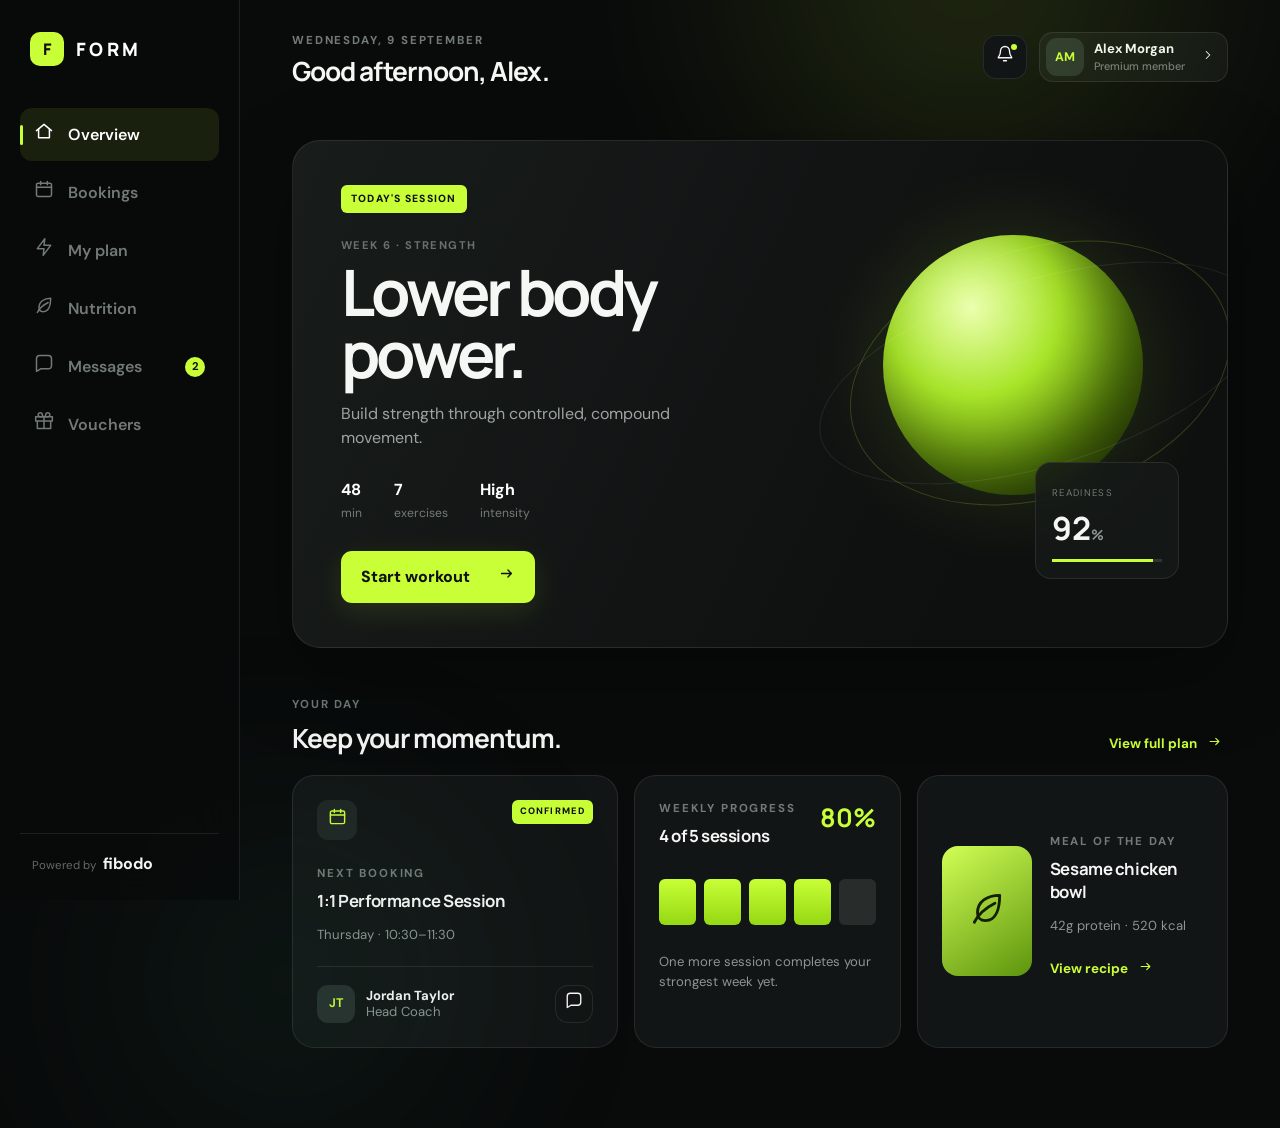
==== index.html @ 6087f7bf "Initial commit" ====
<!doctype html>
<html lang="en">
<head>
  <meta charset="utf-8">
  <meta name="viewport" content="width=device-width,initial-scale=1">
  <meta name="theme-color" content="#090b0b">
  <meta name="description" content="A premium fibodo custom coaching app experience.">
  <title>FORM — Powered by fibodo</title>
  <link rel="preconnect" href="https://fonts.googleapis.com">
  <link rel="preconnect" href="https://fonts.gstatic.com" crossorigin>
  <link href="https://fonts.googleapis.com/css2?family=DM+Sans:wght@400;500;600;700&family=Manrope:wght@500;600;700;800&display=swap" rel="stylesheet">
  <link rel="stylesheet" href="app.css">
</head>
<body>
  <div class="ambient ambient-one"></div><div class="ambient ambient-two"></div>
  <aside class="sidebar" aria-label="Primary navigation">
    <a class="brand" href="#" aria-label="FORM home"><span class="brand-mark">F</span><span>FORM</span></a>
    <nav class="desktop-nav">
      <button class="nav-item active" data-view="home"><span data-icon="home"></span><em>Overview</em></button>
      <button class="nav-item" data-view="bookings"><span data-icon="calendar"></span><em>Bookings</em></button>
      <button class="nav-item" data-view="plans"><span data-icon="bolt"></span><em>My plan</em></button>
      <button class="nav-item" data-view="nutrition"><span data-icon="leaf"></span><em>Nutrition</em></button>
      <button class="nav-item" data-view="messages"><span data-icon="message"></span><em>Messages</em><b class="notice">2</b></button>
      <button class="nav-item" data-view="vouchers"><span data-icon="gift"></span><em>Vouchers</em></button>
    </nav>
    <div class="sidebar-foot"><span>Powered by</span><strong>fibodo</strong></div>
  </aside>

  <main class="shell">
    <header class="topbar">
      <div><p class="eyebrow">Wednesday, 9 September</p><h1 id="pageTitle">Good afternoon, Alex.</h1></div>
      <div class="top-actions"><button class="icon-btn" aria-label="Notifications"><span data-icon="bell"></span><i></i></button><button class="profile"><span>AM</span><b>Alex Morgan<small>Premium member</small></b><span data-icon="chevron"></span></button></div>
    </header>

    <section class="view active" id="home">
      <div class="hero-card">
        <div class="hero-copy"><span class="pill">TODAY'S SESSION</span><p class="micro">WEEK 6 · STRENGTH</p><h2>Lower body<br>power.</h2><p>Build strength through controlled, compound movement.</p><div class="hero-meta"><span><b>48</b> min</span><span><b>7</b> exercises</span><span><b>High</b> intensity</span></div><button class="primary" data-start>Start workout <span data-icon="arrow"></span></button></div>
        <div class="hero-visual" aria-hidden="true"><div class="orb"></div><div class="rings"></div><div class="stat-float"><small>READINESS</small><strong>92<span>%</span></strong><i></i></div></div>
      </div>

      <div class="section-heading"><div><p class="eyebrow">YOUR DAY</p><h3>Keep your momentum.</h3></div><button class="text-btn" data-view-link="plans">View full plan <span data-icon="arrow"></span></button></div>
      <div class="dashboard-grid">
        <article class="card next-session"><div class="card-top"><span class="icon-chip"><span data-icon="calendar"></span></span><span class="status">CONFIRMED</span></div><p class="eyebrow">NEXT BOOKING</p><h4>1:1 Performance Session</h4><p class="muted">Thursday · 10:30–11:30</p><div class="coach"><span class="avatar">JT</span><div><b>Jordan Taylor</b><small>Head Coach</small></div><button class="round-btn" aria-label="Message Jordan" data-message><span data-icon="message"></span></button></div></article>
        <article class="card progress-card"><div class="card-top"><div><p class="eyebrow">WEEKLY PROGRESS</p><h4>4 of 5 sessions</h4></div><strong class="score">80%</strong></div><div class="bars" aria-label="Weekly activity"><i class="done"></i><i class="done"></i><i class="done"></i><i class="done"></i><i></i></div><p class="muted">One more session completes your strongest week yet.</p></article>
        <article class="card meal-card"><div class="meal-art"><span data-icon="leaf"></span></div><div><p class="eyebrow">MEAL OF THE DAY</p><h4>Sesame chicken bowl</h4><p class="muted">42g protein · 520 kcal</p><button class="text-btn" data-view-link="nutrition">View recipe <span data-icon="arrow"></span></button></div></article>
      </div>
    </section>

    <section class="view" id="bookings"><div class="section-heading"><div><p class="eyebrow">SCHEDULE</p><h3>Your bookings.</h3></div><button class="primary" id="newBooking">Book a session <span data-icon="plus"></span></button></div><div class="booking-layout"><div class="calendar-card card"><div class="calendar-head"><button class="round-btn" aria-label="Previous month">‹</button><h4>September 2026</h4><button class="round-btn" aria-label="Next month">›</button></div><div class="weekdays"><span>M</span><span>T</span><span>W</span><span>T</span><span>F</span><span>S</span><span>S</span></div><div class="dates" id="dates"></div></div><div class="agenda"><p class="eyebrow">UPCOMING</p><article class="booking-item"><time><b>10</b>SEP</time><div><h4>1:1 Performance Session</h4><p>10:30 · Jordan Taylor · Studio 2</p></div><span class="status">CONFIRMED</span></article><article class="booking-item"><time><b>12</b>SEP</time><div><h4>Strength Lab</h4><p>09:00 · Maya Chen · Main floor</p></div><span class="status wait">3 SPACES</span></article><article class="booking-item"><time><b>15</b>SEP</time><div><h4>Movement Review</h4><p>17:30 · Jordan Taylor · Studio 1</p></div><span class="status">CONFIRMED</span></article></div></div></section>

    <section class="view" id="plans"><div class="section-heading"><div><p class="eyebrow">PERSONALISED FOR YOU</p><h3>Your training plan.</h3></div><div class="week-switch"><button>‹</button><span>Week 6 of 8</span><button>›</button></div></div><div class="plan-grid"><article class="program-feature"><div><span class="pill">TODAY · 48 MIN</span><h2>Lower body power</h2><p>7 exercises · High intensity</p><button class="primary" data-start>Start workout <span data-icon="play"></span></button></div><div class="program-number">06</div></article><div class="exercise-list"><article class="exercise complete"><span class="exercise-num">01</span><div><h4>Back squat</h4><p>4 sets · 6 reps · 2 min rest</p></div><button class="video-btn" data-video="Back squat"><span data-icon="play"></span> Demo</button></article><article class="exercise"><span class="exercise-num">02</span><div><h4>Romanian deadlift</h4><p>4 sets · 8 reps · 90 sec rest</p></div><button class="video-btn" data-video="Romanian deadlift"><span data-icon="play"></span> Demo</button></article><article class="exercise"><span class="exercise-num">03</span><div><h4>Bulgarian split squat</h4><p>3 sets · 10 reps each side</p></div><button class="video-btn" data-video="Bulgarian split squat"><span data-icon="play"></span> Demo</button></article><article class="exercise"><span class="exercise-num">04</span><div><h4>Sled push</h4><p>5 rounds · 20 metres</p></div><button class="video-btn" data-video="Sled push"><span data-icon="play"></span> Demo</button></article></div></div></section>

    <section class="view" id="nutrition"><div class="section-heading"><div><p class="eyebrow">FUEL YOUR PROGRESS</p><h3>Nutrition plan.</h3></div><div class="nutrition-total"><span>Daily target</span><b>2,450 kcal</b></div></div><div class="macro-row"><div class="macro"><span>PROTEIN</span><b>182g</b><i style="--fill:82%"></i></div><div class="macro"><span>CARBS</span><b>255g</b><i style="--fill:68%"></i></div><div class="macro"><span>FATS</span><b>74g</b><i style="--fill:56%"></i></div></div><div class="meal-list"><article class="meal-row"><div class="meal-index">01</div><div><small>BREAKFAST · 07:30</small><h4>Protein oats & blueberries</h4><p>Oats, whey, blueberries, almond butter</p></div><div class="meal-cal"><b>540</b><small>KCAL</small></div><button class="round-btn"><span data-icon="chevron"></span></button></article><article class="meal-row featured"><div class="meal-index">02</div><div><small>LUNCH · 12:30</small><h4>Sesame chicken bowl</h4><p>Chicken, jasmine rice, greens, sesame dressing</p></div><div class="meal-cal"><b>620</b><small>KCAL</small></div><button class="round-btn"><span data-icon="chevron"></span></button></article><article class="meal-row"><div class="meal-index">03</div><div><small>SNACK · 15:30</small><h4>Greek yoghurt & fruit</h4><p>Yoghurt, strawberries, mixed seeds</p></div><div class="meal-cal"><b>290</b><small>KCAL</small></div><button class="round-btn"><span data-icon="chevron"></span></button></article><article class="meal-row"><div class="meal-index">04</div><div><small>DINNER · 19:00</small><h4>Salmon, potatoes & greens</h4><p>Roast salmon, new potatoes, seasonal vegetables</p></div><div class="meal-cal"><b>710</b><small>KCAL</small></div><button class="round-btn"><span data-icon="chevron"></span></button></article></div></section>

    <section class="view" id="messages"><div class="messages-shell"><div class="conversations"><div class="section-heading compact"><div><p class="eyebrow">SUPPORT</p><h3>Messages.</h3></div></div><button class="conversation active"><span class="avatar online">JT</span><div><b>Jordan Taylor</b><p>Perfect — keep the tempo controlled...</p></div><time>14:24</time></button><button class="conversation"><span class="avatar">MC</span><div><b>Maya Chen</b><p>Your mobility session is ready.</p></div><time>MON</time></button></div><div class="chat"><header><span class="avatar online">JT</span><div><h4>Jordan Taylor</h4><p>Head Coach · Online</p></div><button class="round-btn"><span data-icon="video"></span></button></header><div class="chat-body" id="chatBody"><div class="bubble coach-bubble">Great work on yesterday’s session. How are the legs feeling today?<time>13:48</time></div><div class="bubble user-bubble">Feeling good. A little tight through the hips, but energy is high.<time>14:02</time></div><div class="bubble coach-bubble">Perfect — keep the tempo controlled today. I’ve added a short mobility warm-up before your squats.<time>14:24</time></div></div><form class="composer" id="messageForm"><input id="messageInput" aria-label="Message Jordan" placeholder="Message Jordan..." autocomplete="off"><button aria-label="Send message"><span data-icon="send"></span></button></form></div></div></section>

    <section class="view" id="vouchers"><div class="voucher-hero"><p class="eyebrow">SHARE THE EXPERIENCE</p><h2>A gift that<br>moves with them.</h2><p>Give personalised coaching, premium sessions or complete freedom to choose.</p></div><div class="voucher-grid"><button class="voucher" data-value="50"><small>FORM GIFT</small><strong>£50</strong><span>Digital voucher</span><i>F</i></button><button class="voucher selected" data-value="100"><small>FORM GIFT</small><strong>£100</strong><span>Digital voucher</span><i>F</i></button><button class="voucher" data-value="200"><small>FORM GIFT</small><strong>£200</strong><span>Digital voucher</span><i>F</i></button></div><div class="voucher-checkout card"><div><p class="eyebrow">YOUR SELECTION</p><h3 id="voucherValue">£100 gift voucher</h3><p class="muted">Delivered instantly by email with your personal message.</p></div><button class="primary" id="buyVoucher">Purchase securely <span data-icon="lock"></span></button></div></section>
  </main>

  <nav class="mobile-nav" aria-label="Mobile navigation"><button class="nav-item active" data-view="home"><span data-icon="home"></span><em>Home</em></button><button class="nav-item" data-view="bookings"><span data-icon="calendar"></span><em>Book</em></button><button class="nav-item" data-view="plans"><span data-icon="bolt"></span><em>Plan</em></button><button class="nav-item" data-view="messages"><span data-icon="message"></span><em>Chat</em></button><button class="nav-item" data-view="nutrition"><span data-icon="leaf"></span><em>Meals</em></button></nav>
  <div class="modal" id="modal" aria-hidden="true"><div class="modal-backdrop" data-close></div><div class="modal-panel" role="dialog" aria-modal="true" aria-labelledby="modalTitle"><button class="modal-close" data-close aria-label="Close">×</button><div class="modal-icon"><span data-icon="play"></span></div><p class="eyebrow">FORM COACHING</p><h3 id="modalTitle">Ready to train?</h3><p id="modalText">Your session timer and exercise guidance are ready.</p><button class="primary" data-close>Let’s go <span data-icon="arrow"></span></button></div></div>
  <div class="toast" id="toast" role="status"></div>
  <script src="app.js"></script>
</body>
</html>
---- app.css ----
:root {
    --ink: #090b0b;
    --panel: #121515;
    --panel2: #191d1c;
    --text: #f5f7f5;
    --muted: #8d9692;
    --line: rgba(255, 255, 255, .09);
    --lime: #c8ff36;
    --lime2: #95d813;
    --radius: 22px;
    --shadow: 0 28px 80px rgba(0, 0, 0, .34)
}

* {
    box-sizing: border-box
}

html {
    scroll-behavior: smooth
}

body {
    margin: 0;
    background: var(--ink);
    color: var(--text);
    font: 16px/1.5 'DM Sans', sans-serif;
    min-height: 100vh;
    overflow-x: hidden
}

button,
input {
    font: inherit
}

button {
    color: inherit
}

.ambient {
    position: fixed;
    border-radius: 50%;
    filter: blur(120px);
    pointer-events: none;
    opacity: .12
}

.ambient-one {
    width: 420px;
    height: 420px;
    background: var(--lime);
    right: 8%;
    top: -240px
}

.ambient-two {
    width: 320px;
    height: 320px;
    background: #347b64;
    left: 10%;
    bottom: -240px
}

.sidebar {
    position: fixed;
    inset: 0 auto 0 0;
    width: 240px;
    padding: 32px 20px 24px;
    border-right: 1px solid var(--line);
    background: rgba(9, 11, 11, .86);
    backdrop-filter: blur(24px);
    z-index: 20;
    display: flex;
    flex-direction: column
}

.brand {
    display: flex;
    align-items: center;
    gap: 12px;
    color: #fff;
    text-decoration: none;
    font: 800 1.15rem/1 'Manrope';
    letter-spacing: .18em;
    padding: 0 10px 42px
}

.brand-mark {
    width: 34px;
    height: 34px;
    background: var(--lime);
    color: #111;
    display: grid;
    place-items: center;
    border-radius: 10px;
    letter-spacing: 0;
    font-size: 1rem
}

.desktop-nav {
    display: grid;
    gap: 5px
}

.nav-item {
    position: relative;
    border: 0;
    background: transparent;
    display: flex;
    align-items: center;
    gap: 14px;
    padding: 13px 14px;
    border-radius: 12px;
    color: #727a77;
    cursor: pointer;
    text-align: left;
    transition: .2s ease
}

.nav-item:hover {
    color: #fff;
    background: rgba(255, 255, 255, .04)
}

.nav-item.active {
    color: #fff;
    background: rgba(200, 255, 54, .09)
}

.nav-item.active:before {
    content: "";
    position: absolute;
    left: 0;
    width: 3px;
    height: 20px;
    background: var(--lime);
    border-radius: 3px
}

.nav-item svg {
    width: 20px;
    height: 20px
}

.nav-item em {
    font-style: normal;
    font-weight: 600
}

.notice {
    margin-left: auto;
    min-width: 20px;
    height: 20px;
    border-radius: 10px;
    background: var(--lime);
    color: #111;
    font-size: .7rem;
    display: grid;
    place-items: center
}

.sidebar-foot {
    margin-top: auto;
    padding: 18px 12px 0;
    border-top: 1px solid var(--line);
    display: flex;
    align-items: baseline;
    gap: 7px;
    color: #666;
    font-size: .72rem
}

.sidebar-foot strong {
    font-size: 1rem;
    color: #f4f4f4
}

.shell {
    margin-left: 240px;
    max-width: 1440px;
    padding: 32px 52px 80px
}

.topbar {
    height: 76px;
    display: flex;
    align-items: flex-start;
    justify-content: space-between;
    margin-bottom: 32px
}

.eyebrow {
    font-size: .72rem;
    letter-spacing: .16em;
    font-weight: 700;
    color: #727b77;
    margin: 0 0 7px;
    text-transform: uppercase
}

.topbar h1 {
    font: 700 1.65rem/1.2 'Manrope';
    margin: 0;
    letter-spacing: -.035em
}

.top-actions {
    display: flex;
    gap: 12px;
    align-items: center
}

.icon-btn,
.round-btn {
    border: 1px solid var(--line);
    background: var(--panel);
    width: 44px;
    height: 44px;
    border-radius: 13px;
    display: grid;
    place-items: center;
    cursor: pointer
}

.icon-btn {
    position: relative
}

.icon-btn i {
    width: 6px;
    height: 6px;
    background: var(--lime);
    position: absolute;
    border-radius: 50%;
    right: 9px;
    top: 8px
}

.icon-btn svg,
.round-btn svg {
    width: 18px
}

.profile {
    border: 1px solid var(--line);
    background: var(--panel);
    border-radius: 14px;
    height: 50px;
    padding: 5px 12px 5px 6px;
    display: flex;
    gap: 10px;
    align-items: center;
    cursor: pointer
}

.profile>span:first-child,
.avatar {
    width: 38px;
    height: 38px;
    border-radius: 11px;
    background: #27302d;
    color: var(--lime);
    display: grid;
    place-items: center;
    font-weight: 700;
    font-size: .78rem
}

.profile b {
    font-size: .82rem;
    text-align: left;
    line-height: 1.2
}

.profile small {
    display: block;
    color: #737b78;
    font-weight: 500;
    margin-top: 3px
}

.profile svg {
    width: 14px;
    margin-left: 6px
}

.view {
    display: none;
    animation: fade .34s ease
}

.view.active {
    display: block
}

@keyframes fade {
    from {
        opacity: 0;
        transform: translateY(7px)
    }

    to {
        opacity: 1;
        transform: none
    }
}

.hero-card {
    min-height: 410px;
    background: linear-gradient(115deg, #181c1b, #0e1010 74%);
    border: 1px solid var(--line);
    border-radius: 28px;
    padding: 44px 48px;
    position: relative;
    overflow: hidden;
    display: grid;
    grid-template-columns: 1.05fr .95fr;
    box-shadow: var(--shadow)
}

.hero-copy {
    position: relative;
    z-index: 2
}

.pill,
.status {
    display: inline-block;
    background: var(--lime);
    color: #101210;
    padding: 6px 10px;
    border-radius: 6px;
    font-size: .65rem;
    letter-spacing: .12em;
    font-weight: 800
}

.micro {
    color: #69706e;
    font-weight: 700;
    letter-spacing: .13em;
    font-size: .7rem;
    margin: 24px 0 8px
}

.hero-copy h2,
.voucher-hero h2,
.program-feature h2 {
    font: 700 clamp(2.6rem, 5vw, 4.8rem)/.96 'Manrope';
    letter-spacing: -.065em;
    margin: 0 0 18px
}

.hero-copy>p:not(.micro) {
    color: #9da5a1;
    max-width: 400px
}

.hero-meta {
    display: flex;
    gap: 32px;
    margin: 28px 0
}

.hero-meta span {
    font-size: .76rem;
    color: #737b77
}

.hero-meta b {
    display: block;
    font-size: 1rem;
    color: #fff;
    margin-bottom: 2px
}

.primary {
    border: 0;
    background: var(--lime);
    color: #111;
    padding: 14px 20px;
    border-radius: 11px;
    font-weight: 800;
    display: inline-flex;
    align-items: center;
    gap: 28px;
    cursor: pointer;
    box-shadow: 0 8px 30px rgba(200, 255, 54, .12);
    transition: .2s
}

.primary:hover {
    background: #d6ff67;
    transform: translateY(-2px)
}

.primary svg {
    width: 17px
}

.hero-visual {
    position: relative;
    min-height: 300px
}

.orb {
    position: absolute;
    width: 260px;
    height: 260px;
    border-radius: 50%;
    right: 9%;
    top: 12%;
    background: radial-gradient(circle at 34% 28%, #ebffaf, #a8e529 35%, #5f8d0c 65%, #182604);
    box-shadow: inset -28px -28px 65px rgba(0, 0, 0, .42), 0 0 90px rgba(200, 255, 54, .14)
}

.rings {
    position: absolute;
    width: 390px;
    height: 250px;
    right: -14%;
    top: 15%;
    border: 1px solid rgba(200, 255, 54, .19);
    border-radius: 50%;
    transform: rotate(-17deg)
}

.rings:after {
    content: "";
    position: absolute;
    inset: 31px -35px;
    border: 1px solid rgba(255, 255, 255, .08);
    border-radius: 50%
}

.stat-float {
    position: absolute;
    right: 0;
    bottom: 24px;
    width: 144px;
    padding: 16px;
    background: rgba(22, 25, 24, .8);
    border: 1px solid var(--line);
    border-radius: 16px;
    backdrop-filter: blur(20px)
}

.stat-float small {
    color: #707975;
    font-size: .6rem;
    letter-spacing: .14em
}

.stat-float strong {
    display: block;
    font: 700 2rem 'Manrope';
    margin: 3px 0 9px
}

.stat-float strong span {
    font-size: .9rem;
    color: var(--muted)
}

.stat-float i {
    display: block;
    width: 100%;
    height: 3px;
    background: linear-gradient(90deg, var(--lime) 92%, #333 92%)
}

.section-heading {
    display: flex;
    justify-content: space-between;
    align-items: end;
    margin: 48px 0 19px
}

.section-heading h3,
.voucher-checkout h3 {
    font: 700 1.65rem 'Manrope';
    letter-spacing: -.04em;
    margin: 0
}

.text-btn {
    border: 0;
    background: transparent;
    color: var(--lime);
    display: flex;
    gap: 10px;
    align-items: center;
    font-size: .84rem;
    font-weight: 700;
    cursor: pointer
}

.text-btn svg {
    width: 15px
}

.dashboard-grid {
    display: grid;
    grid-template-columns: 1.1fr .9fr 1.05fr;
    gap: 16px
}

.card {
    background: var(--panel);
    border: 1px solid var(--line);
    border-radius: var(--radius);
    padding: 24px
}

.card-top {
    display: flex;
    justify-content: space-between;
    align-items: flex-start
}

.icon-chip {
    width: 40px;
    height: 40px;
    background: #202624;
    border-radius: 11px;
    color: var(--lime);
    display: grid;
    place-items: center
}

.icon-chip svg {
    width: 19px
}

.status {
    font-size: .58rem;
    padding: 5px 8px
}

.card>h4,
.card h4,
.booking-item h4,
.exercise h4,
.meal-row h4,
.chat h4 {
    font: 700 1.05rem 'Manrope';
    letter-spacing: -.025em;
    margin: 5px 0
}

.next-session>.eyebrow {
    margin-top: 25px
}

.muted,
.card small {
    color: var(--muted);
    font-size: .82rem
}

.coach {
    margin-top: 21px;
    padding-top: 18px;
    border-top: 1px solid var(--line);
    display: flex;
    align-items: center;
    gap: 11px
}

.coach div {
    display: grid;
    line-height: 1.2
}

.coach b {
    font-size: .82rem
}

.coach .round-btn {
    margin-left: auto;
    width: 38px;
    height: 38px
}

.score {
    font: 700 1.6rem 'Manrope';
    color: var(--lime)
}

.bars {
    display: flex;
    gap: 8px;
    margin: 27px 0
}

.bars i {
    height: 46px;
    flex: 1;
    border-radius: 6px;
    background: #282d2b
}

.bars .done {
    background: linear-gradient(180deg, var(--lime), var(--lime2))
}

.meal-card {
    display: flex;
    gap: 18px;
    align-items: center
}

.meal-art {
    width: 90px;
    height: 130px;
    flex: 0 0 auto;
    border-radius: 16px;
    background: linear-gradient(145deg, #d1ff55, #5d940d);
    display: grid;
    place-items: center;
    color: #152000
}

.meal-art svg {
    width: 38px;
    height: 38px
}

.meal-card .text-btn {
    padding: 10px 0
}

.booking-layout {
    display: grid;
    grid-template-columns: .9fr 1.1fr;
    gap: 18px
}

.calendar-head {
    display: flex;
    align-items: center;
    justify-content: space-between;
    margin-bottom: 25px
}

.calendar-head h4 {
    font-size: 1rem
}

.calendar-head .round-btn {
    width: 34px;
    height: 34px
}

.weekdays,
.dates {
    display: grid;
    grid-template-columns: repeat(7, 1fr);
    text-align: center;
    gap: 8px
}

.weekdays {
    color: #69716e;
    font-size: .65rem;
    font-weight: 700;
    margin-bottom: 8px
}

.dates button {
    aspect-ratio: 1;
    border: 0;
    background: transparent;
    color: #a1a8a5;
    border-radius: 50%;
    cursor: pointer
}

.dates button:hover,
.dates button.selected {
    background: var(--lime);
    color: #111;
    font-weight: 800
}

.dates button.dim {
    color: #343a38
}

.agenda {
    display: grid;
    gap: 12px;
    align-content: start
}

.agenda>.eyebrow {
    margin: 5px 0
}

.booking-item {
    background: var(--panel);
    border: 1px solid var(--line);
    border-radius: 16px;
    padding: 19px;
    display: flex;
    align-items: center;
    gap: 18px
}

.booking-item time {
    width: 50px;
    height: 54px;
    border-right: 1px solid var(--line);
    font-size: .58rem;
    color: var(--muted);
    letter-spacing: .12em
}

.booking-item time b {
    display: block;
    font: 700 1.45rem 'Manrope';
    color: #fff
}

.booking-item div {
    flex: 1
}

.booking-item p {
    margin: 3px 0;
    color: var(--muted);
    font-size: .78rem
}

.status.wait {
    background: #262c2a;
    color: #9da5a1
}

.week-switch {
    display: flex;
    border: 1px solid var(--line);
    border-radius: 11px;
    align-items: center;
    overflow: hidden
}

.week-switch button {
    width: 40px;
    height: 40px;
    background: var(--panel);
    border: 0;
    cursor: pointer
}

.week-switch span {
    padding: 0 15px;
    font-size: .8rem;
    color: #a5aca8
}

.plan-grid {
    display: grid;
    grid-template-columns: .86fr 1.14fr;
    gap: 18px
}

.program-feature {
    min-height: 440px;
    border-radius: 24px;
    background: linear-gradient(155deg, #24421b, #111710 60%);
    border: 1px solid rgba(200, 255, 54, .15);
    padding: 34px;
    position: relative;
    overflow: hidden;
    display: flex;
    align-items: flex-end
}

.program-feature h2 {
    font-size: 3.1rem;
    margin: 18px 0 10px
}

.program-feature p {
    color: #9ea79f
}

.program-feature .primary {
    margin-top: 16px
}

.program-number {
    position: absolute;
    right: -15px;
    top: -45px;
    font: 800 11rem 'Manrope';
    color: rgba(200, 255, 54, .07)
}

.exercise-list {
    display: grid;
    gap: 10px
}

.exercise {
    background: var(--panel);
    border: 1px solid var(--line);
    padding: 19px;
    border-radius: 16px;
    display: flex;
    align-items: center;
    gap: 18px
}

.exercise-num {
    font: 600 .76rem 'Manrope';
    color: var(--lime)
}

.exercise div {
    flex: 1
}

.exercise p {
    margin: 3px 0;
    color: var(--muted);
    font-size: .78rem
}

.video-btn {
    border: 1px solid var(--line);
    background: #1b1f1e;
    border-radius: 10px;
    padding: 10px 12px;
    display: flex;
    gap: 7px;
    align-items: center;
    font-size: .74rem;
    cursor: pointer
}

.video-btn svg {
    width: 13px;
    color: var(--lime)
}

.exercise.complete {
    border-color: rgba(200, 255, 54, .22)
}

.nutrition-total {
    text-align: right
}

.nutrition-total span {
    display: block;
    color: var(--muted);
    font-size: .72rem
}

.nutrition-total b {
    font-size: 1.05rem
}

.macro-row {
    display: grid;
    grid-template-columns: repeat(3, 1fr);
    gap: 12px;
    margin-bottom: 18px
}

.macro {
    padding: 20px;
    background: var(--panel);
    border: 1px solid var(--line);
    border-radius: 16px;
    display: grid;
    grid-template-columns: 1fr auto;
    gap: 12px
}

.macro span {
    font-size: .65rem;
    letter-spacing: .13em;
    color: var(--muted);
    font-weight: 700
}

.macro b {
    font-family: 'Manrope'
}

.macro i {
    grid-column: 1/-1;
    height: 4px;
    background: linear-gradient(90deg, var(--lime) var(--fill), #2d3331 var(--fill));
    border-radius: 4px
}

.meal-list {
    display: grid;
    gap: 10px
}

.meal-row {
    display: grid;
    grid-template-columns: 55px 1fr 70px 42px;
    align-items: center;
    background: var(--panel);
    border: 1px solid var(--line);
    border-radius: 17px;
    padding: 20px 22px
}

.meal-row.featured {
    background: linear-gradient(90deg, rgba(200, 255, 54, .1), var(--panel));
    border-color: rgba(200, 255, 54, .2)
}

.meal-index {
    font: 700 .85rem 'Manrope';
    color: var(--lime)
}

.meal-row small {
    font-size: .6rem;
    letter-spacing: .12em;
    color: var(--muted)
}

.meal-row p {
    font-size: .77rem;
    color: var(--muted);
    margin: 3px 0
}

.meal-cal {
    text-align: right
}

.meal-cal b {
    font: 700 1.05rem 'Manrope';
    display: block
}

.meal-cal small {
    display: block
}

.meal-row .round-btn {
    width: 36px;
    height: 36px;
    margin-left: 8px
}

.messages-shell {
    height: calc(100vh - 140px);
    min-height: 560px;
    display: grid;
    grid-template-columns: 350px 1fr;
    border: 1px solid var(--line);
    border-radius: 24px;
    overflow: hidden;
    background: var(--panel)
}

.conversations {
    border-right: 1px solid var(--line);
    padding: 12px
}

.section-heading.compact {
    margin: 19px 13px 30px
}

.conversation {
    width: 100%;
    border: 0;
    background: transparent;
    padding: 15px;
    border-radius: 14px;
    display: grid;
    grid-template-columns: 44px 1fr auto;
    gap: 10px;
    text-align: left;
    align-items: center;
    cursor: pointer
}

.conversation.active {
    background: #1c211f
}

.conversation div p {
    margin: 4px 0 0;
    max-width: 175px;
    white-space: nowrap;
    overflow: hidden;
    text-overflow: ellipsis;
    color: var(--muted);
    font-size: .72rem
}

.conversation time {
    font-size: .6rem;
    color: #69716e
}

.avatar.online {
    position: relative
}

.chat {
    display: flex;
    flex-direction: column
}

.chat header {
    height: 74px;
    border-bottom: 1px solid var(--line);
    display: flex;
    align-items: center;
    padding: 12px 20px;
    gap: 11px
}

.chat header div {
    flex: 1
}

.chat header p {
    font-size: .68rem;
    color: var(--lime);
    margin: 1px 0
}

.chat header .round-btn {
    width: 38px;
    height: 38px
}

.chat-body {
    flex: 1;
    padding: 28px;
    overflow: auto;
    display: flex;
    flex-direction: column;
    gap: 14px;
    background: radial-gradient(circle at 100% 0, rgba(200, 255, 54, .04), transparent 30%)
}

.bubble {
    max-width: 70%;
    padding: 13px 15px;
    border-radius: 15px;
    font-size: .84rem
}

.bubble time {
    display: block;
    font-size: .58rem;
    color: #66706c;
    margin-top: 5px
}

.coach-bubble {
    background: #212624;
    align-self: flex-start;
    border-bottom-left-radius: 4px
}

.user-bubble {
    background: var(--lime);
    color: #111;
    align-self: flex-end;
    border-bottom-right-radius: 4px
}

.user-bubble time {
    color: #516014
}

.composer {
    margin: 15px;
    display: flex;
    background: #1a1f1d;
    border: 1px solid var(--line);
    border-radius: 14px;
    padding: 5px
}

.composer input {
    flex: 1;
    background: transparent;
    border: 0;
    outline: 0;
    color: #fff;
    padding: 10px
}

.composer button {
    border: 0;
    background: var(--lime);
    color: #111;
    width: 42px;
    height: 42px;
    border-radius: 10px;
    display: grid;
    place-items: center;
    cursor: pointer
}

.composer svg {
    width: 17px
}

.voucher-hero {
    padding: 30px 0 40px
}

.voucher-hero h2 {
    font-size: 4.3rem
}

.voucher-hero>p:last-child {
    color: var(--muted);
    max-width: 520px
}

.voucher-grid {
    display: grid;
    grid-template-columns: repeat(3, 1fr);
    gap: 15px
}

.voucher {
    min-height: 230px;
    text-align: left;
    border: 1px solid var(--line);
    background: linear-gradient(145deg, #1a1f1d, #0f1111);
    border-radius: 20px;
    padding: 25px;
    position: relative;
    overflow: hidden;
    cursor: pointer;
    transition: .2s
}

.voucher:hover,
.voucher.selected {
    border-color: var(--lime);
    transform: translateY(-3px)
}

.voucher small {
    color: var(--lime);
    letter-spacing: .15em
}

.voucher strong {
    display: block;
    font: 700 3rem 'Manrope';
    margin: 35px 0 3px
}

.voucher span {
    color: var(--muted);
    font-size: .78rem
}

.voucher i {
    position: absolute;
    right: -15px;
    bottom: -45px;
    font: 800 10rem 'Manrope';
    color: rgba(255, 255, 255, .04);
    font-style: normal
}

.voucher.selected {
    background: linear-gradient(145deg, #34481e, #131710)
}

.voucher-checkout {
    margin-top: 18px;
    display: flex;
    justify-content: space-between;
    align-items: center
}

.modal {
    position: fixed;
    inset: 0;
    z-index: 100;
    display: none;
    place-items: center;
    padding: 20px
}

.modal.open {
    display: grid
}

.modal-backdrop {
    position: absolute;
    inset: 0;
    background: rgba(0, 0, 0, .76);
    backdrop-filter: blur(10px)
}

.modal-panel {
    position: relative;
    width: min(440px, 100%);
    background: #161a19;
    border: 1px solid var(--line);
    border-radius: 24px;
    padding: 38px;
    text-align: center;
    box-shadow: var(--shadow);
    animation: pop .25s ease
}

.modal-panel h3 {
    font: 700 1.8rem 'Manrope';
    margin: 8px
}

.modal-panel p {
    color: var(--muted)
}

.modal-panel .primary {
    margin-top: 15px
}

.modal-close {
    position: absolute;
    right: 14px;
    top: 12px;
    border: 0;
    background: transparent;
    color: #7f8784;
    font-size: 1.7rem;
    cursor: pointer
}

.modal-icon {
    width: 68px;
    height: 68px;
    border-radius: 50%;
    background: var(--lime);
    color: #111;
    display: grid;
    place-items: center;
    margin: 0 auto 22px
}

.modal-icon svg {
    width: 24px
}

@keyframes pop {
    from {
        opacity: 0;
        transform: scale(.95)
    }
}

.toast {
    position: fixed;
    right: 24px;
    bottom: 24px;
    z-index: 110;
    background: var(--lime);
    color: #111;
    padding: 14px 18px;
    border-radius: 12px;
    font-weight: 700;
    box-shadow: var(--shadow);
    transform: translateY(90px);
    opacity: 0;
    transition: .3s
}

.toast.show {
    transform: none;
    opacity: 1
}

.mobile-nav {
    display: none
}

@media(max-width:1050px) {
    .sidebar {
        width: 88px;
        padding: 28px 14px
    }

    .brand {
        padding: 0 8px 38px
    }

    .brand>span:last-child,
    .desktop-nav em,
    .sidebar-foot,
    .notice {
        display: none
    }

    .nav-item {
        justify-content: center
    }

    .nav-item.active:before {
        left: 4px
    }

    .shell {
        margin-left: 88px;
        padding: 28px 28px 80px
    }

    .dashboard-grid {
        grid-template-columns: 1fr 1fr
    }

    .meal-card {
        grid-column: 1/-1
    }

    .hero-card {
        grid-template-columns: 1.25fr .75fr
    }

    .messages-shell {
        grid-template-columns: 290px 1fr
    }
}

@media(max-width:760px) {
    body {
        padding-bottom: 72px
    }

    .sidebar {
        display: none
    }

    .shell {
        margin: 0;
        padding: 20px 16px 42px
    }

    .topbar {
        height: 58px;
        margin-bottom: 20px
    }

    .topbar .eyebrow {
        font-size: .58rem
    }

    .topbar h1 {
        font-size: 1.25rem
    }

    .profile b,
    .profile>svg {
        display: none
    }

    .profile {
        padding: 5px
    }

    .icon-btn {
        display: none
    }

    .hero-card {
        min-height: 510px;
        display: block;
        padding: 28px 24px
    }

    .hero-copy h2 {
        font-size: 3rem
    }

    .hero-copy>p:not(.micro) {
        font-size: .88rem
    }

    .hero-meta {
        gap: 18px
    }

    .hero-visual {
        position: absolute;
        right: -30px;
        bottom: -52px;
        width: 250px;
        height: 250px
    }

    .orb {
        width: 180px;
        height: 180px;
        right: 0
    }

    .rings {
        width: 270px;
        height: 180px
    }

    .stat-float {
        display: none
    }

    .section-heading {
        margin-top: 34px
    }

    .section-heading h3 {
        font-size: 1.4rem
    }

    .dashboard-grid,
    .booking-layout,
    .plan-grid,
    .macro-row,
    .voucher-grid {
        grid-template-columns: 1fr
    }

    .dashboard-grid {
        gap: 12px
    }

    .meal-card {
        grid-column: auto
    }

    .booking-layout {
        gap: 24px
    }

    .program-feature {
        min-height: 330px
    }

    .messages-shell {
        height: calc(100vh - 155px);
        min-height: 500px;
        display: block
    }

    .conversations {
        display: none
    }

    .chat {
        height: 100%
    }

    .voucher-hero h2 {
        font-size: 3.2rem
    }

    .voucher-checkout {
        align-items: flex-start;
        gap: 20px;
        flex-direction: column
    }

    .voucher {
        min-height: 190px
    }

    .meal-row {
        grid-template-columns: 35px 1fr 55px
    }

    .meal-row .round-btn {
        display: none
    }

    .meal-row h4 {
        font-size: .92rem
    }

    .mobile-nav {
        display: flex;
        position: fixed;
        bottom: 0;
        left: 0;
        right: 0;
        height: 68px;
        z-index: 50;
        background: rgba(12, 14, 14, .94);
        border-top: 1px solid var(--line);
        backdrop-filter: blur(20px);
        justify-content: space-around
    }

    .mobile-nav .nav-item {
        display: grid;
        place-items: center;
        gap: 1px;
        padding: 8px 13px;
        font-size: .58rem
    }

    .mobile-nav .nav-item svg {
        width: 19px
    }

    .mobile-nav .nav-item.active:before {
        left: 50%;
        top: 0;
        width: 22px;
        height: 2px;
        transform: translateX(-50%)
    }

    .chat-body {
        padding: 18px
    }

    .bubble {
        max-width: 88%
    }

    .toast {
        left: 16px;
        right: 16px;
        bottom: 84px;
        text-align: center
    }
}

@media(max-width:420px) {
    .hero-meta span:nth-child(3) {
        display: none
    }

    .hero-card {
        padding: 24px 20px
    }

    .card {
        padding: 20px
    }

    .exercise {
        padding: 15px;
        gap: 12px
    }

    .video-btn {
        font-size: 0
    }

    .video-btn svg {
        width: 15px
    }

    .voucher-hero h2 {
        font-size: 2.7rem
    }
}
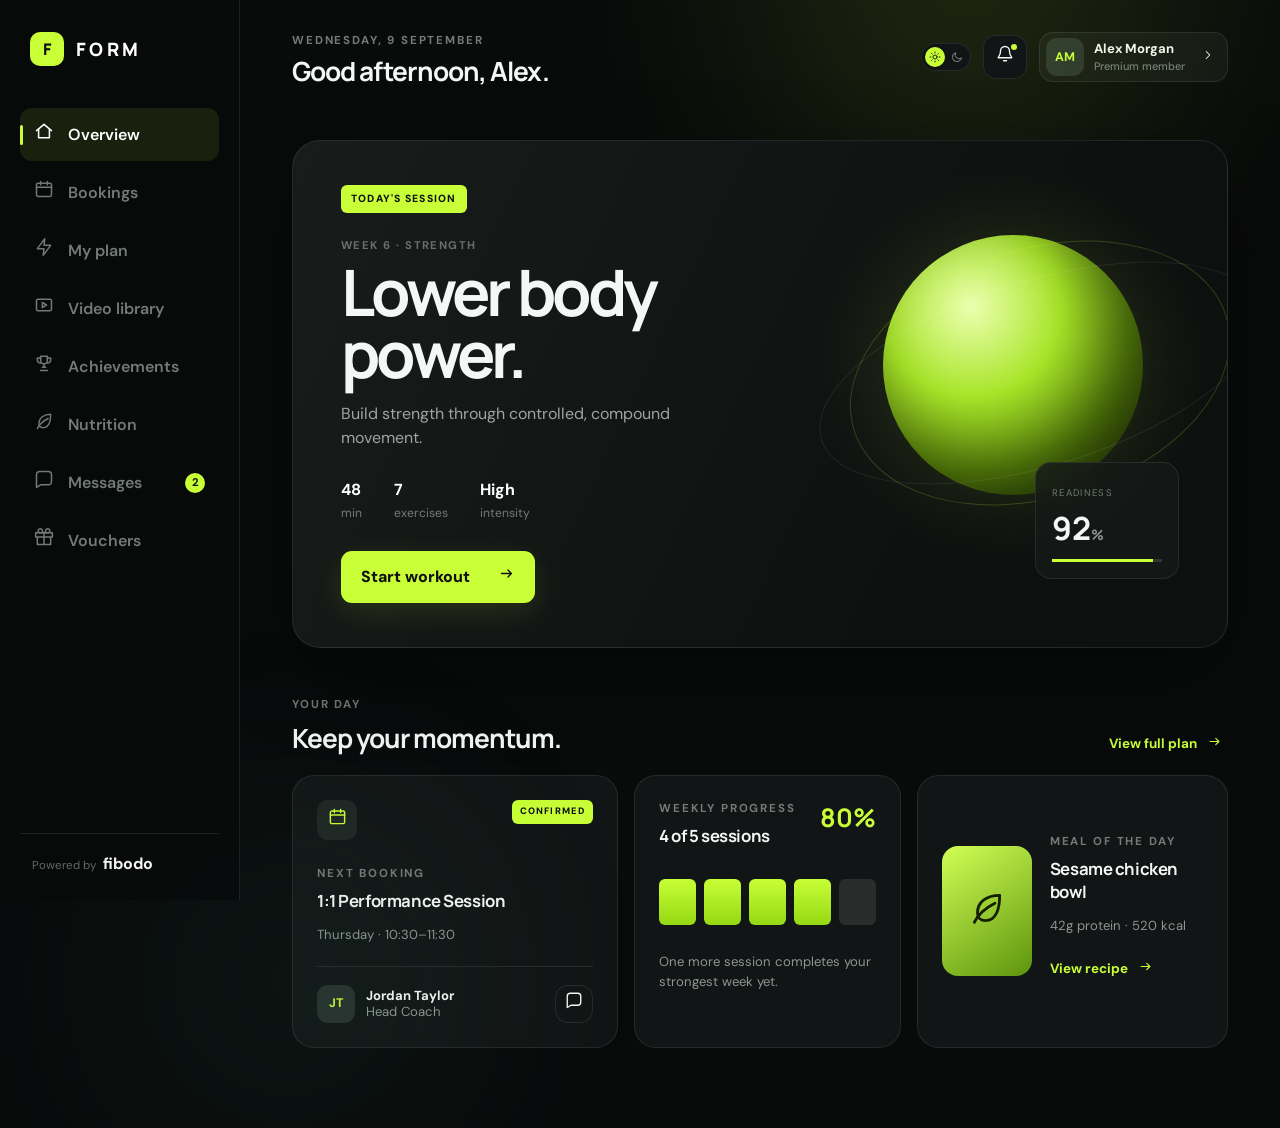
==== commit cff65efe: "Add" ====
--- a/index.html
+++ b/index.html
@@ -19,6 +19,8 @@
       <button class="nav-item active" data-view="home"><span data-icon="home"></span><em>Overview</em></button>
       <button class="nav-item" data-view="bookings"><span data-icon="calendar"></span><em>Bookings</em></button>
       <button class="nav-item" data-view="plans"><span data-icon="bolt"></span><em>My plan</em></button>
+      <button class="nav-item" data-view="videos"><span data-icon="library"></span><em>Video library</em></button>
+      <button class="nav-item" data-view="rewards"><span data-icon="trophy"></span><em>Achievements</em></button>
       <button class="nav-item" data-view="nutrition"><span data-icon="leaf"></span><em>Nutrition</em></button>
       <button class="nav-item" data-view="messages"><span data-icon="message"></span><em>Messages</em><b class="notice">2</b></button>
       <button class="nav-item" data-view="vouchers"><span data-icon="gift"></span><em>Vouchers</em></button>
@@ -29,7 +31,7 @@
   <main class="shell">
     <header class="topbar">
       <div><p class="eyebrow">Wednesday, 9 September</p><h1 id="pageTitle">Good afternoon, Alex.</h1></div>
-      <div class="top-actions"><button class="icon-btn" aria-label="Notifications"><span data-icon="bell"></span><i></i></button><button class="profile"><span>AM</span><b>Alex Morgan<small>Premium member</small></b><span data-icon="chevron"></span></button></div>
+      <div class="top-actions"><button class="theme-toggle" id="themeToggle" aria-label="Switch to dark theme" aria-pressed="false"><span class="theme-icon sun-icon" data-icon="sun"></span><span class="theme-icon moon-icon" data-icon="moon"></span></button><button class="icon-btn" aria-label="Notifications"><span data-icon="bell"></span><i></i></button><button class="profile" data-view="account" aria-label="Open my account"><span>AM</span><b>Alex Morgan<small>Premium member</small></b><span data-icon="chevron"></span></button></div>
     </header>
 
     <section class="view active" id="home">
@@ -55,11 +57,105 @@
     <section class="view" id="messages"><div class="messages-shell"><div class="conversations"><div class="section-heading compact"><div><p class="eyebrow">SUPPORT</p><h3>Messages.</h3></div></div><button class="conversation active"><span class="avatar online">JT</span><div><b>Jordan Taylor</b><p>Perfect — keep the tempo controlled...</p></div><time>14:24</time></button><button class="conversation"><span class="avatar">MC</span><div><b>Maya Chen</b><p>Your mobility session is ready.</p></div><time>MON</time></button></div><div class="chat"><header><span class="avatar online">JT</span><div><h4>Jordan Taylor</h4><p>Head Coach · Online</p></div><button class="round-btn"><span data-icon="video"></span></button></header><div class="chat-body" id="chatBody"><div class="bubble coach-bubble">Great work on yesterday’s session. How are the legs feeling today?<time>13:48</time></div><div class="bubble user-bubble">Feeling good. A little tight through the hips, but energy is high.<time>14:02</time></div><div class="bubble coach-bubble">Perfect — keep the tempo controlled today. I’ve added a short mobility warm-up before your squats.<time>14:24</time></div></div><form class="composer" id="messageForm"><input id="messageInput" aria-label="Message Jordan" placeholder="Message Jordan..." autocomplete="off"><button aria-label="Send message"><span data-icon="send"></span></button></form></div></div></section>
 
     <section class="view" id="vouchers"><div class="voucher-hero"><p class="eyebrow">SHARE THE EXPERIENCE</p><h2>A gift that<br>moves with them.</h2><p>Give personalised coaching, premium sessions or complete freedom to choose.</p></div><div class="voucher-grid"><button class="voucher" data-value="50"><small>FORM GIFT</small><strong>£50</strong><span>Digital voucher</span><i>F</i></button><button class="voucher selected" data-value="100"><small>FORM GIFT</small><strong>£100</strong><span>Digital voucher</span><i>F</i></button><button class="voucher" data-value="200"><small>FORM GIFT</small><strong>£200</strong><span>Digital voucher</span><i>F</i></button></div><div class="voucher-checkout card"><div><p class="eyebrow">YOUR SELECTION</p><h3 id="voucherValue">£100 gift voucher</h3><p class="muted">Delivered instantly by email with your personal message.</p></div><button class="primary" id="buyVoucher">Purchase securely <span data-icon="lock"></span></button></div></section>
+    <section class="view" id="videos">
+      <div class="video-library-head"><div><p class="eyebrow">LEARN · MOVE · PROGRESS</p><h3>Video library.</h3><p>Expert guidance for every part of your programme.</p></div><label class="video-search"><span data-icon="search"></span><input id="videoSearch" type="search" placeholder="Search videos" aria-label="Search video library"></label></div>
+      <div class="video-filters" aria-label="Video categories"><button class="active" data-filter="all">All videos</button><button data-filter="strength">Strength</button><button data-filter="technique">Technique</button><button data-filter="mobility">Mobility</button><button data-filter="nutrition">Nutrition</button></div>
+      <article class="featured-video"><button class="featured-play" aria-label="Play featured squat video"><span data-icon="play"></span></button><div class="featured-shade"></div><div class="featured-copy"><span class="pill">FEATURED · TECHNIQUE</span><h2>Build a stronger squat.</h2><p>Four clear steps for better mechanics, control and lower-body strength.</p><button class="primary video-open" data-video-id="gcNh17Ckjgg" data-title="How to properly squat for growth">Watch now <span data-icon="play"></span></button></div></article>
+      <div class="section-heading video-section-heading"><div><p class="eyebrow">RECOMMENDED FOR YOU</p><h3>Keep learning.</h3></div><span id="videoCount">8 videos</span></div>
+      <div class="video-grid" id="videoGrid">
+        <article class="video-card" data-category="technique strength" data-search="squat lower body growth technique"><button class="video-thumb video-open" data-video-id="gcNh17Ckjgg" data-title="How to properly squat for growth" style="--thumb:url('https://i.ytimg.com/vi/gcNh17Ckjgg/hqdefault.jpg')"><span class="play-badge"><span data-icon="play"></span></span><small>05:35</small></button><div><span>TECHNIQUE</span><h4>How to properly squat for growth</h4><p>Renaissance Periodization</p></div></article>
+        <article class="video-card" data-category="technique strength" data-search="deadlift foundational movement form technique"><button class="video-thumb video-open" data-video-id="op9kVnSso6Q" data-title="The deadlift: foundational movement" style="--thumb:url('https://i.ytimg.com/vi/op9kVnSso6Q/hqdefault.jpg')"><span class="play-badge"><span data-icon="play"></span></span><small>01:22</small></button><div><span>TECHNIQUE</span><h4>The deadlift: foundational movement</h4><p>CrossFit</p></div></article>
+        <article class="video-card" data-category="technique strength" data-search="bench press perfect technique powerlifting chest"><button class="video-thumb video-open" data-video-id="vcBig73ojpE" data-title="Bench press with perfect technique" style="--thumb:url('https://i.ytimg.com/vi/vcBig73ojpE/hqdefault.jpg')"><span class="play-badge"><span data-icon="play"></span></span><small>10:36</small></button><div><span>STRENGTH</span><h4>Bench press with perfect technique</h4><p>Jeff Nippard</p></div></article>
+        <article class="video-card" data-category="mobility" data-search="hip mobility follow along lower body warm up"><button class="video-thumb video-open" data-video-id="jj2AAH6jbHk" data-title="12-minute hip mobility routine" style="--thumb:url('https://i.ytimg.com/vi/jj2AAH6jbHk/hqdefault.jpg')"><span class="play-badge"><span data-icon="play"></span></span><small>12:00</small></button><div><span>MOBILITY</span><h4>12-minute hip mobility routine</h4><p>Tom Merrick</p></div></article>
+        <article class="video-card" data-category="mobility" data-search="full body mobility flexibility follow along recovery"><button class="video-thumb video-open" data-video-id="R3WDe7byUXo" data-title="15-minute full-body mobility" style="--thumb:url('https://i.ytimg.com/vi/R3WDe7byUXo/hqdefault.jpg')"><span class="play-badge"><span data-icon="play"></span></span><small>15:00</small></button><div><span>MOBILITY</span><h4>15-minute full-body mobility</h4><p>Tom Merrick</p></div></article>
+        <article class="video-card" data-category="strength technique" data-search="pull ups wide back technique upper body"><button class="video-thumb video-open" data-video-id="Hdc7Mw6BIEE" data-title="The best way to do pull-ups" style="--thumb:url('https://i.ytimg.com/vi/Hdc7Mw6BIEE/hqdefault.jpg')"><span class="play-badge"><span data-icon="play"></span></span><small>08:44</small></button><div><span>STRENGTH</span><h4>The best way to do pull-ups</h4><p>Jeff Nippard</p></div></article>
+        <article class="video-card" data-category="nutrition" data-search="high protein meal prep recipes nutrition"><button class="video-thumb video-open" data-video-id="i07z8HATIVw" data-title="One-hour high-protein meal prep" style="--thumb:url('https://i.ytimg.com/vi/i07z8HATIVw/hqdefault.jpg')"><span class="play-badge"><span data-icon="play"></span></span><small>22:18</small></button><div><span>NUTRITION</span><h4>One-hour high-protein meal prep</h4><p>Fitness food guide</p></div></article>
+        <article class="video-card" data-category="nutrition" data-search="high protein meal prep flavour recipes healthy"><button class="video-thumb video-open" data-video-id="GOLY1I0yXzI" data-title="High-protein meal prep you'll want to eat" style="--thumb:url('https://i.ytimg.com/vi/GOLY1I0yXzI/hqdefault.jpg')"><span class="play-badge"><span data-icon="play"></span></span><small>16:42</small></button><div><span>NUTRITION</span><h4>High-protein meals you’ll want to eat</h4><p>Meal prep essentials</p></div></article>
+      </div>
+      <div class="video-empty" id="videoEmpty"><span data-icon="search"></span><h4>No videos found</h4><p>Try another search or category.</p></div>
+    </section>
+    <section class="view" id="rewards">
+      <div class="rewards-hero">
+        <div class="level-orbit"><div class="level-ring"><span>LEVEL</span><strong id="levelNumber">12</strong><small>ATHLETE</small></div><i></i><b class="orbit-dot"></b></div>
+        <div class="rewards-copy"><p class="eyebrow">YOUR MOMENTUM</p><h2>Every move<br>counts.</h2><p>Earn points for consistency, unlock achievements and turn small wins into lasting progress.</p><div class="xp-progress"><div><span>Level 12</span><b><span id="currentXp">2,460</span> / 3,000 XP</b></div><i><em id="xpFill"></em></i><small><strong id="xpRemaining">540 XP</strong> to Level 13</small></div></div>
+        <div class="rewards-stats"><div><span data-icon="flame"></span><strong>9</strong><small>DAY STREAK</small></div><div><span data-icon="star"></span><strong id="pointsTotal">2,460</strong><small>TOTAL XP</small></div><div><span data-icon="medal"></span><strong>14</strong><small>BADGES</small></div></div>
+      </div>
+      <div class="section-heading"><div><p class="eyebrow">THIS WEEK</p><h3>Challenges.</h3></div><span class="challenge-reset">Resets Monday</span></div>
+      <div class="challenge-grid">
+        <article class="challenge-card active-challenge"><div class="challenge-icon"><span data-icon="bolt"></span></div><div class="challenge-copy"><span>POWER WEEK</span><h4>Complete five workouts</h4><p>4 of 5 sessions completed</p><div class="challenge-bar"><i style="--challenge:80%"></i></div></div><div class="challenge-reward"><b>+250</b><small>XP</small><button data-claim="120" data-action="Workout logged">Log session</button></div></article>
+        <article class="challenge-card"><div class="challenge-icon amber"><span data-icon="flame"></span></div><div class="challenge-copy"><span>CONSISTENCY</span><h4>Keep your streak alive</h4><p>Train or check in today</p><div class="challenge-bar"><i style="--challenge:64%"></i></div></div><div class="challenge-reward"><b>+100</b><small>XP</small><button data-claim="60" data-action="Daily check-in complete">Check in</button></div></article>
+        <article class="challenge-card"><div class="challenge-icon violet"><span data-icon="leaf"></span></div><div class="challenge-copy"><span>FUELLED</span><h4>Log three meal-plan days</h4><p>2 of 3 days completed</p><div class="challenge-bar"><i style="--challenge:66%"></i></div></div><div class="challenge-reward"><b>+150</b><small>XP</small><button data-claim="75" data-action="Meal-plan day logged">Log meals</button></div></article>
+      </div>
+      <div class="rewards-lower">
+        <section class="achievements-panel"><div class="panel-heading"><div><p class="eyebrow">COLLECTION</p><h3>Achievements.</h3></div><button>View all</button></div><div class="badge-grid"><article class="badge unlocked"><div><span data-icon="flame"></span></div><h4>On fire</h4><p>7-day streak</p></article><article class="badge unlocked"><div><span data-icon="crown"></span></div><h4>Early riser</h4><p>10 sessions before 9am</p></article><article class="badge unlocked"><div><span data-icon="medal"></span></div><h4>Century club</h4><p>100 workouts completed</p></article><article class="badge locked"><div><span data-icon="lock"></span></div><h4>Unstoppable</h4><p>Complete 12 weeks</p></article></div></section>
+        <section class="leaderboard-panel"><div class="panel-heading"><div><p class="eyebrow">YOUR COMMUNITY</p><h3>Leaderboard.</h3></div><span>THIS MONTH</span></div><div class="leader-row"><b>1</b><span class="avatar gold">SK</span><div><strong>Sam King</strong><small>Level 16</small></div><em>4,820 XP</em></div><div class="leader-row"><b>2</b><span class="avatar silver">MP</span><div><strong>Maya Patel</strong><small>Level 14</small></div><em>3,740 XP</em></div><div class="leader-row you"><b>3</b><span class="avatar">AM</span><div><strong>Alex Morgan <i>YOU</i></strong><small>Level 12</small></div><em id="leaderXp">2,460 XP</em></div><div class="leader-row"><b>4</b><span class="avatar bronze">JL</span><div><strong>Jamie Lee</strong><small>Level 11</small></div><em>2,130 XP</em></div></section>
+      </div>
+    </section>
+    <section class="view account-view" id="account">
+      <div class="account-banner"><div class="account-avatar">AM<span></span></div><div><p class="eyebrow">MY ACCOUNT</p><h2>Alex Morgan</h2><p>Premium member · Level 12 athlete</p></div><button class="account-edit" data-view="profilePage">Edit profile <span data-icon="arrow"></span></button></div>
+      <div class="account-summary"><div><span>THIS MONTH</span><strong>12</strong><small>Sessions</small></div><div><span>CURRENT STREAK</span><strong>9</strong><small>Days</small></div><div><span>FORM POINTS</span><strong>2,460</strong><small>XP earned</small></div></div>
+      <div class="account-section-heading"><p class="eyebrow">YOUR APP</p><h3>Everything in one place.</h3></div>
+      <div class="account-tile-grid">
+        <button class="account-tile feature-tile" data-view="onDemand"><span class="tile-icon"><span data-icon="play"></span></span><div><strong>OnDemand</strong><small>Videos and playlists</small></div><span data-icon="chevron"></span></button>
+        <button class="account-tile" data-view="membershipShop"><span class="tile-icon"><span data-icon="crown"></span></span><div><strong>Memberships</strong><small>Explore and join</small></div><span data-icon="chevron"></span></button>
+        <button class="account-tile" data-view="voucherShop"><span class="tile-icon"><span data-icon="gift"></span></span><div><strong>Vouchers</strong><small>Choose the perfect gift</small></div><span data-icon="chevron"></span></button>
+        <button class="account-tile" data-view="about"><span class="tile-icon"><span data-icon="user"></span></span><div><strong>About</strong><small>Story, socials and reviews</small></div><span data-icon="chevron"></span></button>
+        <button class="account-tile" data-view="productGroups"><span class="tile-icon"><span data-icon="calendar"></span></span><div><strong>Product groups</strong><small>Book classes and sessions</small></div><span data-icon="chevron"></span></button>
+        <button class="account-tile" data-view="news"><span class="tile-icon"><span data-icon="document"></span></span><div><strong>News</strong><small>Updates from your team</small></div><span data-icon="chevron"></span></button>
+        <button class="account-tile" data-view="messages"><span class="tile-icon"><span data-icon="message"></span></span><div><strong>Messages</strong><small>Chat with your coach</small></div><span class="tile-alert">2</span><span data-icon="chevron"></span></button>
+        <button class="account-tile" data-view="plans"><span class="tile-icon"><span data-icon="bolt"></span></span><div><strong>Fitness &amp; diet plans</strong><small>Your personalised programme</small></div><span data-icon="chevron"></span></button>
+        <button class="account-tile feature-tile" data-view="wallet"><span class="tile-icon"><span data-icon="wallet"></span></span><div><strong>Wallet</strong><small>Payments, credits and passes</small></div><span data-icon="chevron"></span></button>
+        <button class="account-tile" data-view="contacts"><span class="tile-icon"><span data-icon="phone"></span></span><div><strong>Contacts</strong><small>Coaches and key contacts</small></div><span data-icon="chevron"></span></button>
+        <button class="account-tile" data-view="profileHub"><span class="tile-icon"><span data-icon="settings"></span></span><div><strong>Profile</strong><small>Account, bookings and more</small></div><span data-icon="chevron"></span></button>
+      </div>
+    </section>
+
+    <section class="view detail-view" id="profilePage"><button class="back-account" data-view="account"><span data-icon="arrow"></span> Account</button><div class="detail-heading"><div><p class="eyebrow">PERSONAL DETAILS</p><h2>Your profile.</h2><p>Keep your coach up to date with your goals and preferences.</p></div><div class="large-avatar">AM<button aria-label="Change profile photo"><span data-icon="camera"></span></button></div></div><form class="account-form card" id="profileForm"><div class="form-grid"><label>First name<input name="firstName" value="Alex"></label><label>Last name<input name="lastName" value="Morgan"></label><label>Email address<input name="email" type="email" value="alex.morgan@example.com"></label><label>Mobile number<input name="phone" type="tel" value="+44 7700 900123"></label><label>Date of birth<input name="dob" type="date" value="1990-04-12"></label><label>Preferred pronouns<select name="pronouns"><option>They / them</option><option>She / her</option><option>He / him</option></select></label><label class="wide">Primary goal<select name="goal"><option>Build strength</option><option>Improve fitness</option><option>Lose body fat</option><option>Move better</option></select></label><label class="wide">Anything your coach should know<textarea name="coachNotes">Working towards a stronger squat while improving hip mobility.</textarea></label></div><div class="form-actions"><span>Last updated today</span><button class="primary" type="submit">Save changes</button></div></form></section>
+
+    <section class="view detail-view" id="wallet"><button class="back-account" data-view="account"><span data-icon="arrow"></span> Account</button><div class="detail-heading"><div><p class="eyebrow">PAYMENTS & PASSES</p><h2>Your wallet.</h2><p>Manage payment methods, account credit and active passes.</p></div><button class="primary" id="addPayment">Add payment method <span data-icon="plus"></span></button></div><div class="wallet-grid"><article class="wallet-balance"><p>FORM CREDIT</p><strong>£42.50</strong><span>Available balance</span><button id="addCredit">Add credit</button><i>F</i></article><article class="payment-panel card"><div class="panel-heading"><div><p class="eyebrow">PAYMENT METHODS</p><h3>Saved cards.</h3></div></div><div class="saved-card"><span class="card-brand">VISA</span><div><strong>•••• 4242</strong><small>Expires 08/29</small></div><span class="default-pill">DEFAULT</span><button aria-label="Card options">•••</button></div><div class="wallet-security"><span data-icon="shield"></span><p><strong>Payments are protected</strong><small>Your card details are securely encrypted.</small></p></div></article></div><div class="pass-panel card"><div><p class="eyebrow">ACTIVE PASS</p><h3>10 Session Performance Pack</h3><span>6 sessions remaining · Valid until 30 November 2026</span></div><div class="pass-uses"><i><em></em></i><strong>6 / 10</strong></div></div></section>
+
+    <section class="view detail-view" id="membership"><button class="back-account" data-view="account"><span data-icon="arrow"></span> Account</button><div class="detail-heading"><div><p class="eyebrow">YOUR PLAN</p><h2>Membership.</h2><p>Your coaching, benefits and billing in one place.</p></div></div><article class="membership-hero"><div><span class="pill">ACTIVE</span><p>FORM</p><h2>Premium</h2><small>Complete coaching membership</small></div><div class="membership-price"><strong>£89</strong><span>/ month</span><small>Next payment 1 October</small></div></article><div class="membership-grid"><article class="card"><p class="eyebrow">INCLUDED</p><ul class="benefit-list"><li><span data-icon="check"></span>Four 1:1 coaching sessions</li><li><span data-icon="check"></span>Personalised training programme</li><li><span data-icon="check"></span>Nutrition planning</li><li><span data-icon="check"></span>Unlimited coach messaging</li><li><span data-icon="check"></span>Full video library access</li></ul></article><article class="card membership-actions"><p class="eyebrow">MANAGE</p><button data-account-action="Membership options">Change membership <span data-icon="chevron"></span></button><button data-account-action="Billing details">View billing history <span data-icon="chevron"></span></button><button data-account-action="Pause membership">Pause membership <span data-icon="chevron"></span></button></article></div></section>
+
+    <section class="view detail-view" id="activity"><button class="back-account" data-view="account"><span data-icon="arrow"></span> Account</button><div class="detail-heading"><div><p class="eyebrow">YOUR HISTORY</p><h2>Activity.</h2><p>A clear record of your training and account activity.</p></div><button class="outline-button" id="exportActivity"><span data-icon="download"></span> Export</button></div><div class="activity-stats"><div><strong>34</strong><span>Total sessions</span></div><div><strong>18,420</strong><span>Volume this month</span></div><div><strong>9</strong><span>Day streak</span></div></div><div class="activity-tabs"><button class="active">Workouts</button><button>Bookings</button><button>Payments</button></div><div class="activity-feed" id="activityFeed"><article><span class="activity-icon"><span data-icon="bolt"></span></span><div><strong>Lower body power</strong><p>Today · 48 min · 25 sets</p></div><em>Completed</em></article><article><span class="activity-icon"><span data-icon="calendar"></span></span><div><strong>1:1 Performance Session</strong><p>7 September · Jordan Taylor</p></div><em>Attended</em></article><article><span class="activity-icon"><span data-icon="card"></span></span><div><strong>Premium membership</strong><p>1 September · Visa ending 4242</p></div><em>£89.00</em></article></div></section>
+
+    <section class="view detail-view" id="settings"><button class="back-account" data-view="account"><span data-icon="arrow"></span> Account</button><div class="detail-heading"><div><p class="eyebrow">PREFERENCES</p><h2>Settings.</h2><p>Control how your app works for you.</p></div></div><div class="settings-groups"><section class="settings-card card"><div class="settings-title"><span data-icon="bell"></span><div><h3>Notifications</h3><p>Choose what you want to hear about.</p></div></div><label class="setting-row"><span><strong>Booking reminders</strong><small>Receive reminders before sessions</small></span><input type="checkbox" checked><i></i></label><label class="setting-row"><span><strong>Coach messages</strong><small>Alert me when my coach replies</small></span><input type="checkbox" checked><i></i></label><label class="setting-row"><span><strong>Progress updates</strong><small>Weekly performance summaries</small></span><input type="checkbox" checked><i></i></label></section><section class="settings-card card"><div class="settings-title"><span data-icon="settings"></span><div><h3>App preferences</h3><p>Personalise your experience.</p></div></div><label class="setting-select"><span>Units</span><select><option>Metric — kg</option><option>Imperial — lb</option></select></label><label class="setting-select"><span>Start of week</span><select><option>Monday</option><option>Sunday</option></select></label><label class="setting-row"><span><strong>Sound effects</strong><small>Workout timers and achievements</small></span><input type="checkbox"><i></i></label></section><section class="settings-card card"><div class="settings-title"><span data-icon="shield"></span><div><h3>Privacy & security</h3><p>Manage your data and account access.</p></div></div><button class="settings-link" data-account-action="Password settings">Change password <span data-icon="chevron"></span></button><button class="settings-link" data-account-action="Privacy settings">Privacy preferences <span data-icon="chevron"></span></button><button class="settings-link" data-account-action="Data download">Download my data <span data-icon="chevron"></span></button></section></div><button class="sign-out"><span data-icon="logout"></span> Sign out</button></section>
+
+    <section class="view detail-view" id="help"><button class="back-account" data-view="account"><span data-icon="arrow"></span> Account</button><div class="detail-heading"><div><p class="eyebrow">WE'RE HERE TO HELP</p><h2>Help & support.</h2><p>Find an answer or speak to the team.</p></div></div><div class="support-grid"><button data-account-action="Message support"><span data-icon="message"></span><strong>Message support</strong><small>Usually replies within one hour</small></button><button data-account-action="Call support"><span data-icon="phone"></span><strong>Call us</strong><small>Monday–Friday, 8am–6pm</small></button><button data-account-action="Help centre"><span data-icon="document"></span><strong>Help centre</strong><small>Guides and common questions</small></button></div><div class="faq-panel card"><p class="eyebrow">POPULAR QUESTIONS</p><details><summary>How do I reschedule a booking?<span>+</span></summary><p>Open Bookings, choose the session and select reschedule. Available times will appear instantly.</p></details><details><summary>Where can I see my completed workouts?<span>+</span></summary><p>Your completed sessions appear in Activity, including recorded sets, volume and session notes.</p></details><details><summary>How do vouchers and account credit work?<span>+</span></summary><p>Redeemed vouchers are added to your wallet and can be used automatically at checkout.</p></details><details><summary>Can my coach see my workout notes?<span>+</span></summary><p>Yes. Notes saved in the performance tracker can be reviewed by your coach to personalise future sessions.</p></details></div></section>
+    <section class="view portal-view" id="onDemand"><button class="back-account" data-view="account"><span data-icon="arrow"></span> App menu</button><div class="detail-heading"><div><p class="eyebrow">WATCH ANYWHERE</p><h2>OnDemand.</h2><p>Coach-led sessions, technique guides and programmes whenever you need them.</p></div></div><div class="feature-strip"><span class="pill">NEW SERIES</span><h2>Stronger foundations.</h2><p>A six-part programme built around confident movement.</p><button class="primary" data-action-toast="Playing episode one">Start watching <span data-icon="play"></span></button></div><div class="subnav"><button class="active">Featured</button><button>Playlists</button><button>Continue watching</button></div><div class="media-grid"><article><div class="media-art art-one"><button data-action-toast="Playing Full Body Strength"><span data-icon="play"></span></button><small>32 MIN</small></div><h3>Full body strength</h3><p>Strength Foundations · Episode 1</p></article><article><div class="media-art art-two"><button data-action-toast="Playing Mobility Reset"><span data-icon="play"></span></button><small>18 MIN</small></div><h3>Mobility reset</h3><p>Move Better · Episode 4</p></article><article><div class="media-art art-three"><button data-action-toast="Playing Core Control"><span data-icon="play"></span></button><small>24 MIN</small></div><h3>Core control</h3><p>Essential Strength · Episode 2</p></article></div><div class="account-section-heading"><p class="eyebrow">PLAYLISTS</p><h3>Made for your goals.</h3></div><div class="playlist-grid"><button data-action-toast="Strength playlist opened"><b>12 sessions</b><strong>Build strength</strong><span>Progressive sessions for confident lifting</span></button><button data-action-toast="Mobility playlist opened"><b>8 sessions</b><strong>Move better</strong><span>Mobility, recovery and flexibility</span></button><button data-action-toast="Quick workouts opened"><b>10 sessions</b><strong>Under 30 minutes</strong><span>Focused training for busy days</span></button></div></section>
+
+    <section class="view portal-view" id="membershipShop"><button class="back-account" data-view="account"><span data-icon="arrow"></span> App menu</button><div class="detail-heading"><div><p class="eyebrow">MEMBERSHIPS</p><h2>Choose your level.</h2><p>Flexible coaching memberships designed around the support you need.</p></div></div><div class="commerce-grid"><article><span>ESSENTIAL</span><h3>Build consistency</h3><p>Gym access, plans and OnDemand.</p><strong>£39<small>/month</small></strong><ul><li>Full OnDemand library</li><li>Monthly plan update</li><li>Member pricing</li></ul><button class="primary journey-start" data-kind="membership" data-product="Essential Membership" data-price="£39/month">Choose Essential</button></article><article class="popular"><i>MOST POPULAR</i><span>PREMIUM</span><h3>Complete coaching</h3><p>Personal guidance and accountability.</p><strong>£89<small>/month</small></strong><ul><li>Everything in Essential</li><li>Four 1:1 sessions</li><li>Unlimited messaging</li></ul><button class="primary journey-start" data-kind="membership" data-product="Premium Membership" data-price="£89/month">Choose Premium</button></article><article><span>ELITE</span><h3>Maximum support</h3><p>High-touch coaching and recovery.</p><strong>£149<small>/month</small></strong><ul><li>Everything in Premium</li><li>Weekly 1:1 session</li><li>Priority booking</li></ul><button class="primary journey-start" data-kind="membership" data-product="Elite Membership" data-price="£149/month">Choose Elite</button></article></div></section>
+
+    <section class="view portal-view" id="voucherShop"><button class="back-account" data-view="account"><span data-icon="arrow"></span> App menu</button><div class="detail-heading"><div><p class="eyebrow">VOUCHERS</p><h2>Give something meaningful.</h2><p>Choose an experience or let them decide with flexible credit.</p></div></div><div class="commerce-grid"><article><span>FLEXIBLE</span><h3>Digital gift card</h3><p>Redeem against any session or membership.</p><strong>From £25</strong><button class="primary journey-start" data-kind="voucher" data-product="Digital Gift Card" data-price="£50">Select voucher</button></article><article><span>COACHING</span><h3>1:1 performance session</h3><p>A personalised 60-minute coaching experience.</p><strong>£65</strong><button class="primary journey-start" data-kind="voucher" data-product="1:1 Performance Voucher" data-price="£65">Select voucher</button></article><article><span>PACK</span><h3>Three session pack</h3><p>Momentum, progression and expert support.</p><strong>£175</strong><button class="primary journey-start" data-kind="voucher" data-product="Three Session Voucher" data-price="£175">Select voucher</button></article></div></section>
+
+    <section class="view portal-view" id="productGroups"><button class="back-account" data-view="account"><span data-icon="arrow"></span> App menu</button><div class="detail-heading"><div><p class="eyebrow">BOOK AN EXPERIENCE</p><h2>Product groups.</h2><p>Choose a service, find a time and confirm your place.</p></div></div><div class="commerce-grid"><article><span>1:1 COACHING</span><h3>Performance session</h3><p>Personalised coaching built around you.</p><strong>From £65</strong><button class="primary journey-start" data-kind="booking" data-product="1:1 Performance Session" data-price="£65">View times</button></article><article><span>SMALL GROUP</span><h3>Strength Lab</h3><p>Technique and progression, maximum six people.</p><strong>£18</strong><button class="primary journey-start" data-kind="booking" data-product="Strength Lab" data-price="£18">View times</button></article><article><span>RECOVERY</span><h3>Movement review</h3><p>Mobility screening and personalised reset.</p><strong>£45</strong><button class="primary journey-start" data-kind="booking" data-product="Movement Review" data-price="£45">View times</button></article></div></section>
+
+    <section class="view portal-view" id="about"><button class="back-account" data-view="account"><span data-icon="arrow"></span> App menu</button><div class="about-hero"><p class="eyebrow">ABOUT FORM</p><h2>Coaching for a stronger life.</h2><p>We combine expert coaching, thoughtful programming and a genuinely personal approach.</p></div><div class="info-grid"><article><span data-icon="user"></span><h3>About</h3><p>Meet the team and discover the values behind FORM.</p><button data-action-toast="Our story opened">Our story</button></article><article><span data-icon="message"></span><h3>Social media</h3><p>Training ideas, member stories and motivation.</p><button data-action-toast="Instagram opened">Follow us</button></article><article><span data-icon="shield"></span><h3>Credentials</h3><p>Qualified, insured and always developing.</p><button data-action-toast="Credentials opened">View credentials</button></article><article><span data-icon="star"></span><h3>Reviews</h3><p>“The most considered coaching I’ve experienced.”</p><button data-action-toast="Reviews opened">Read 128 reviews</button></article></div></section>
+
+    <section class="view portal-view" id="news"><button class="back-account" data-view="account"><span data-icon="arrow"></span> App menu</button><div class="detail-heading"><div><p class="eyebrow">LATEST FROM FORM</p><h2>News.</h2><p>Ideas, community stories and updates from your coaching team.</p></div></div><div class="news-grid"><article class="news-feature"><span>TRAINING · 8 SEP</span><h2>Why consistency beats intensity.</h2><p>How small, repeatable wins create the strongest long-term results.</p><button data-action-toast="Article opened">Read article</button></article><article><span>COMMUNITY · 4 SEP</span><h3>Member of the month</h3><p>Sam shares the habits behind a transformative first year.</p><button data-action-toast="Article opened">Read more</button></article><article><span>NUTRITION · 1 SEP</span><h3>Five high-protein lunches</h3><p>Simple, satisfying meals that make preparation easier.</p><button data-action-toast="Article opened">Read more</button></article></div></section>
+
+    <section class="view detail-view" id="contacts"><button class="back-account" data-view="account"><span data-icon="arrow"></span> App menu</button><div class="detail-heading"><div><p class="eyebrow">YOUR PEOPLE</p><h2>Contacts.</h2><p>Coaches, family members and key contacts connected to your account.</p></div><button class="primary" data-action-toast="Add contact opened">Add contact <span data-icon="plus"></span></button></div><div class="contact-list"><article><span class="avatar online">JT</span><div><strong>Jordan Taylor</strong><p>Head Coach · Primary contact</p></div><button data-view="messages">Message</button></article><article><span class="avatar">MC</span><div><strong>Maya Chen</strong><p>Mobility Coach</p></div><button data-view="messages">Message</button></article><article><span class="avatar">SM</span><div><strong>Sam Morgan</strong><p>Family member · Emergency contact</p></div><button data-action-toast="Contact details opened">Details</button></article></div></section>
+
+    <section class="view account-view" id="profileHub"><button class="back-account" data-view="account"><span data-icon="arrow"></span> App menu</button><div class="account-banner"><div class="account-avatar">AM<span></span></div><div><p class="eyebrow">PROFILE</p><h2>Alex Morgan</h2><p>Manage every part of your account.</p></div></div><div class="account-section-heading"><p class="eyebrow">ACCOUNT &amp; ACTIVITY</p><h3>Your profile.</h3></div><div class="account-tile-grid"><button class="account-tile feature-tile" data-view="profilePage"><span class="tile-icon"><span data-icon="user"></span></span><div><strong>Account / edit details</strong><small>Password and personal details</small></div><span data-icon="chevron"></span></button><button class="account-tile" data-view="settings"><span class="tile-icon"><span data-icon="settings"></span></span><div><strong>Settings</strong><small>Preferences and security</small></div><span data-icon="chevron"></span></button><button class="account-tile" data-view="membership"><span class="tile-icon"><span data-icon="crown"></span></span><div><strong>Membership</strong><small>Plan and billing</small></div><span data-icon="chevron"></span></button><button class="account-tile" data-view="bookings"><span class="tile-icon"><span data-icon="calendar"></span></span><div><strong>Bookings</strong><small>Manage bookings</small></div><span data-icon="chevron"></span></button><button class="account-tile" data-view="watchlist"><span class="tile-icon"><span data-icon="play"></span></span><div><strong>Watchlists</strong><small>Manage saved videos</small></div><span data-icon="chevron"></span></button><button class="account-tile" data-view="wallet"><span class="tile-icon"><span data-icon="card"></span></span><div><strong>Card details</strong><small>Payments and vouchers</small></div><span data-icon="chevron"></span></button><button class="account-tile" data-view="contacts"><span class="tile-icon"><span data-icon="phone"></span></span><div><strong>Family members</strong><small>Key contacts and colleagues</small></div><span data-icon="chevron"></span></button><button class="account-tile" data-view="qrCode"><span class="tile-icon"><span data-icon="activity"></span></span><div><strong>QR code</strong><small>Quick check-in</small></div><span data-icon="chevron"></span></button><button class="account-tile" data-action-toast="Rate us opened"><span class="tile-icon"><span data-icon="star"></span></span><div><strong>Rate us</strong><small>Share your experience</small></div><span data-icon="chevron"></span></button><button class="account-tile" data-view="help"><span class="tile-icon"><span data-icon="help"></span></span><div><strong>Help &amp; support</strong><small>Contact, FAQs and delete account</small></div><span data-icon="chevron"></span></button><button class="account-tile danger-tile" data-action-toast="You have been safely logged out"><span class="tile-icon"><span data-icon="logout"></span></span><div><strong>Logout</strong><small>Sign out of this device</small></div><span data-icon="chevron"></span></button></div></section>
+
+    <section class="view detail-view" id="watchlist"><button class="back-account" data-view="profileHub"><span data-icon="arrow"></span> Profile</button><div class="detail-heading"><div><p class="eyebrow">SAVED FOR LATER</p><h2>Your watchlist.</h2><p>Keep your favourite content close.</p></div></div><div class="media-grid"><article><div class="media-art art-one"><button data-action-toast="Playing Squat Masterclass"><span data-icon="play"></span></button></div><h3>Squat masterclass</h3><p>Technique · 21 min</p></article><article><div class="media-art art-two"><button data-action-toast="Playing Recovery Flow"><span data-icon="play"></span></button></div><h3>Recovery flow</h3><p>Mobility · 16 min</p></article></div></section>
+
+    <section class="view detail-view" id="qrCode"><button class="back-account" data-view="profileHub"><span data-icon="arrow"></span> Profile</button><div class="qr-panel card"><p class="eyebrow">YOUR MEMBER PASS</p><h2>Ready to check in.</h2><div class="fake-qr"><i></i></div><strong>Alex Morgan</strong><span>Member #FORM-20418</span><p>Present this code at reception when you arrive.</p></div></section>
+
+    <section class="view journey-view" id="journey"><button class="back-account" id="journeyBack"><span data-icon="arrow"></span> Back</button><div class="journey-steps"><span class="active">1<i>Choose</i></span><span>2<i id="stepTwoLabel">Select</i></span><span>3<i>Participants</i></span><span>4<i>Checkout</i></span></div><div class="journey-layout"><div class="journey-main card"><p class="eyebrow" id="journeyEyebrow">YOUR SELECTION</p><h2 id="journeyTitle">Complete your booking.</h2><div id="journeyContent"></div></div><aside class="order-card"><p class="eyebrow">ORDER SUMMARY</p><h3 id="orderProduct">Premium Membership</h3><span id="orderDetail">Alex Morgan</span><div><span>Total</span><strong id="orderPrice">£89</strong></div><button class="primary" id="journeyNext">Continue <span data-icon="arrow"></span></button><small>Secure checkout · Cancel anytime</small></aside></div></section>
   </main>
 
-  <nav class="mobile-nav" aria-label="Mobile navigation"><button class="nav-item active" data-view="home"><span data-icon="home"></span><em>Home</em></button><button class="nav-item" data-view="bookings"><span data-icon="calendar"></span><em>Book</em></button><button class="nav-item" data-view="plans"><span data-icon="bolt"></span><em>Plan</em></button><button class="nav-item" data-view="messages"><span data-icon="message"></span><em>Chat</em></button><button class="nav-item" data-view="nutrition"><span data-icon="leaf"></span><em>Meals</em></button></nav>
+  <nav class="mobile-nav" aria-label="Mobile navigation"><button class="nav-item active" data-view="home"><span data-icon="home"></span><em>Home</em></button><button class="nav-item" data-view="wallet"><span data-icon="wallet"></span><em>Wallet</em></button><button class="nav-item" data-view="messages"><span data-icon="message"></span><em>Messages</em></button><button class="nav-item" data-view="contacts"><span data-icon="phone"></span><em>Contacts</em></button><button class="nav-item" data-view="profileHub"><span data-icon="user"></span><em>Profile</em></button></nav>
   <div class="modal" id="modal" aria-hidden="true"><div class="modal-backdrop" data-close></div><div class="modal-panel" role="dialog" aria-modal="true" aria-labelledby="modalTitle"><button class="modal-close" data-close aria-label="Close">×</button><div class="modal-icon"><span data-icon="play"></span></div><p class="eyebrow">FORM COACHING</p><h3 id="modalTitle">Ready to train?</h3><p id="modalText">Your session timer and exercise guidance are ready.</p><button class="primary" data-close>Let’s go <span data-icon="arrow"></span></button></div></div>
   <div class="toast" id="toast" role="status"></div>
+  <div class="video-modal" id="videoModal" aria-hidden="true"><div class="modal-backdrop" data-video-close></div><div class="video-modal-panel" role="dialog" aria-modal="true" aria-labelledby="videoModalTitle"><button class="modal-close" data-video-close aria-label="Close video">×</button><div class="video-frame"><iframe id="youtubePlayer" title="YouTube video player" src="about:blank" allow="accelerometer; autoplay; clipboard-write; encrypted-media; gyroscope; picture-in-picture; web-share" allowfullscreen></iframe></div><div class="video-modal-copy"><p class="eyebrow">VIDEO LIBRARY</p><h3 id="videoModalTitle">Video</h3><a id="youtubeLink" href="#" target="_blank" rel="noopener">Open on YouTube <span data-icon="arrow"></span></a></div></div></div>
+  <div class="workout-tracker" id="workoutTracker" aria-hidden="true">
+    <header class="tracker-header"><div><button class="tracker-close" id="trackerClose" aria-label="Exit workout"><span data-icon="close"></span></button><div><p class="eyebrow">LIVE SESSION</p><h2>Lower body power</h2></div></div><div class="tracker-clock"><span data-icon="clock"></span><strong id="workoutClock">00:00</strong></div><button class="finish-workout" id="finishWorkout">Finish workout</button></header>
+    <div class="tracker-progress"><i><em id="trackerProgressFill"></em></i><span id="trackerProgressText">0 of 25 sets</span></div>
+    <div class="tracker-layout">
+      <aside class="tracker-summary"><div class="tracker-session-card"><p class="eyebrow">SESSION</p><div><span>Duration</span><strong id="summaryDuration">0 min</strong></div><div><span>Volume</span><strong id="summaryVolume">0 kg</strong></div><div><span>Completed</span><strong id="summarySets">0 sets</strong></div></div><div class="effort-card"><p class="eyebrow">HOW DO YOU FEEL?</p><div class="effort-value"><strong id="effortValue">7</strong><span>/ 10</span></div><input id="sessionEffort" type="range" min="1" max="10" value="7" aria-label="Overall session effort"><div class="effort-scale"><span>Easy</span><span>Max effort</span></div><label>Session notes<textarea id="sessionNotes" placeholder="Energy, technique, wins or anything to tell your coach…"></textarea></label></div><p class="autosave-note"><span data-icon="check"></span> Progress saves automatically</p></aside>
+      <main class="tracker-main"><div class="tracker-intro"><div><p class="eyebrow">TODAY'S WORK</p><h3>Record your performance.</h3></div><span>Tap a set when complete</span></div><div class="tracker-exercises" id="trackerExercises"></div></main>
+    </div>
+  </div>
   <script src="app.js"></script>
 </body>
 </html>
--- a/app.css
+++ b/app.css
@@ -1,1574 +1,23 @@
-:root {
-    --ink: #090b0b;
-    --panel: #121515;
-    --panel2: #191d1c;
-    --text: #f5f7f5;
-    --muted: #8d9692;
-    --line: rgba(255, 255, 255, .09);
-    --lime: #c8ff36;
-    --lime2: #95d813;
-    --radius: 22px;
-    --shadow: 0 28px 80px rgba(0, 0, 0, .34)
-}
+:root{--ink:#090b0b;--panel:#121515;--panel2:#191d1c;--text:#f5f7f5;--muted:#8d9692;--line:rgba(255,255,255,.09);--lime:#c8ff36;--lime2:#95d813;--radius:22px;--shadow:0 28px 80px rgba(0,0,0,.34)}*{box-sizing:border-box}html{scroll-behavior:smooth}body{margin:0;background:var(--ink);color:var(--text);font:16px/1.5 'DM Sans',sans-serif;min-height:100vh;overflow-x:hidden}button,input{font:inherit}button{color:inherit}.ambient{position:fixed;border-radius:50%;filter:blur(120px);pointer-events:none;opacity:.12}.ambient-one{width:420px;height:420px;background:var(--lime);right:8%;top:-240px}.ambient-two{width:320px;height:320px;background:#347b64;left:10%;bottom:-240px}.sidebar{position:fixed;inset:0 auto 0 0;width:240px;padding:32px 20px 24px;border-right:1px solid var(--line);background:rgba(9,11,11,.86);backdrop-filter:blur(24px);z-index:20;display:flex;flex-direction:column}.brand{display:flex;align-items:center;gap:12px;color:#fff;text-decoration:none;font:800 1.15rem/1 'Manrope';letter-spacing:.18em;padding:0 10px 42px}.brand-mark{width:34px;height:34px;background:var(--lime);color:#111;display:grid;place-items:center;border-radius:10px;letter-spacing:0;font-size:1rem}.desktop-nav{display:grid;gap:5px}.nav-item{position:relative;border:0;background:transparent;display:flex;align-items:center;gap:14px;padding:13px 14px;border-radius:12px;color:#727a77;cursor:pointer;text-align:left;transition:.2s ease}.nav-item:hover{color:#fff;background:rgba(255,255,255,.04)}.nav-item.active{color:#fff;background:rgba(200,255,54,.09)}.nav-item.active:before{content:"";position:absolute;left:0;width:3px;height:20px;background:var(--lime);border-radius:3px}.nav-item svg{width:20px;height:20px}.nav-item em{font-style:normal;font-weight:600}.notice{margin-left:auto;min-width:20px;height:20px;border-radius:10px;background:var(--lime);color:#111;font-size:.7rem;display:grid;place-items:center}.sidebar-foot{margin-top:auto;padding:18px 12px 0;border-top:1px solid var(--line);display:flex;align-items:baseline;gap:7px;color:#666;font-size:.72rem}.sidebar-foot strong{font-size:1rem;color:#f4f4f4}.shell{margin-left:240px;max-width:1440px;padding:32px 52px 80px}.topbar{height:76px;display:flex;align-items:flex-start;justify-content:space-between;margin-bottom:32px}.eyebrow{font-size:.72rem;letter-spacing:.16em;font-weight:700;color:#727b77;margin:0 0 7px;text-transform:uppercase}.topbar h1{font:700 1.65rem/1.2 'Manrope';margin:0;letter-spacing:-.035em}.top-actions{display:flex;gap:12px;align-items:center}.icon-btn,.round-btn{border:1px solid var(--line);background:var(--panel);width:44px;height:44px;border-radius:13px;display:grid;place-items:center;cursor:pointer}.icon-btn{position:relative}.icon-btn i{width:6px;height:6px;background:var(--lime);position:absolute;border-radius:50%;right:9px;top:8px}.icon-btn svg,.round-btn svg{width:18px}.profile{border:1px solid var(--line);background:var(--panel);border-radius:14px;height:50px;padding:5px 12px 5px 6px;display:flex;gap:10px;align-items:center;cursor:pointer}.profile>span:first-child,.avatar{width:38px;height:38px;border-radius:11px;background:#27302d;color:var(--lime);display:grid;place-items:center;font-weight:700;font-size:.78rem}.profile b{font-size:.82rem;text-align:left;line-height:1.2}.profile small{display:block;color:#737b78;font-weight:500;margin-top:3px}.profile svg{width:14px;margin-left:6px}.view{display:none;animation:fade .34s ease}.view.active{display:block}@keyframes fade{from{opacity:0;transform:translateY(7px)}to{opacity:1;transform:none}}.hero-card{min-height:410px;background:linear-gradient(115deg,#181c1b,#0e1010 74%);border:1px solid var(--line);border-radius:28px;padding:44px 48px;position:relative;overflow:hidden;display:grid;grid-template-columns:1.05fr .95fr;box-shadow:var(--shadow)}.hero-copy{position:relative;z-index:2}.pill,.status{display:inline-block;background:var(--lime);color:#101210;padding:6px 10px;border-radius:6px;font-size:.65rem;letter-spacing:.12em;font-weight:800}.micro{color:#69706e;font-weight:700;letter-spacing:.13em;font-size:.7rem;margin:24px 0 8px}.hero-copy h2,.voucher-hero h2,.program-feature h2{font:700 clamp(2.6rem,5vw,4.8rem)/.96 'Manrope';letter-spacing:-.065em;margin:0 0 18px}.hero-copy>p:not(.micro){color:#9da5a1;max-width:400px}.hero-meta{display:flex;gap:32px;margin:28px 0}.hero-meta span{font-size:.76rem;color:#737b77}.hero-meta b{display:block;font-size:1rem;color:#fff;margin-bottom:2px}.primary{border:0;background:var(--lime);color:#111;padding:14px 20px;border-radius:11px;font-weight:800;display:inline-flex;align-items:center;gap:28px;cursor:pointer;box-shadow:0 8px 30px rgba(200,255,54,.12);transition:.2s}.primary:hover{background:#d6ff67;transform:translateY(-2px)}.primary svg{width:17px}.hero-visual{position:relative;min-height:300px}.orb{position:absolute;width:260px;height:260px;border-radius:50%;right:9%;top:12%;background:radial-gradient(circle at 34% 28%,#ebffaf,#a8e529 35%,#5f8d0c 65%,#182604);box-shadow:inset -28px -28px 65px rgba(0,0,0,.42),0 0 90px rgba(200,255,54,.14)}.rings{position:absolute;width:390px;height:250px;right:-14%;top:15%;border:1px solid rgba(200,255,54,.19);border-radius:50%;transform:rotate(-17deg)}.rings:after{content:"";position:absolute;inset:31px -35px;border:1px solid rgba(255,255,255,.08);border-radius:50%}.stat-float{position:absolute;right:0;bottom:24px;width:144px;padding:16px;background:rgba(22,25,24,.8);border:1px solid var(--line);border-radius:16px;backdrop-filter:blur(20px)}.stat-float small{color:#707975;font-size:.6rem;letter-spacing:.14em}.stat-float strong{display:block;font:700 2rem 'Manrope';margin:3px 0 9px}.stat-float strong span{font-size:.9rem;color:var(--muted)}.stat-float i{display:block;width:100%;height:3px;background:linear-gradient(90deg,var(--lime) 92%,#333 92%)}.section-heading{display:flex;justify-content:space-between;align-items:end;margin:48px 0 19px}.section-heading h3,.voucher-checkout h3{font:700 1.65rem 'Manrope';letter-spacing:-.04em;margin:0}.text-btn{border:0;background:transparent;color:var(--lime);display:flex;gap:10px;align-items:center;font-size:.84rem;font-weight:700;cursor:pointer}.text-btn svg{width:15px}.dashboard-grid{display:grid;grid-template-columns:1.1fr .9fr 1.05fr;gap:16px}.card{background:var(--panel);border:1px solid var(--line);border-radius:var(--radius);padding:24px}.card-top{display:flex;justify-content:space-between;align-items:flex-start}.icon-chip{width:40px;height:40px;background:#202624;border-radius:11px;color:var(--lime);display:grid;place-items:center}.icon-chip svg{width:19px}.status{font-size:.58rem;padding:5px 8px}.card>h4,.card h4,.booking-item h4,.exercise h4,.meal-row h4,.chat h4{font:700 1.05rem 'Manrope';letter-spacing:-.025em;margin:5px 0}.next-session>.eyebrow{margin-top:25px}.muted,.card small{color:var(--muted);font-size:.82rem}.coach{margin-top:21px;padding-top:18px;border-top:1px solid var(--line);display:flex;align-items:center;gap:11px}.coach div{display:grid;line-height:1.2}.coach b{font-size:.82rem}.coach .round-btn{margin-left:auto;width:38px;height:38px}.score{font:700 1.6rem 'Manrope';color:var(--lime)}.bars{display:flex;gap:8px;margin:27px 0}.bars i{height:46px;flex:1;border-radius:6px;background:#282d2b}.bars .done{background:linear-gradient(180deg,var(--lime),var(--lime2))}.meal-card{display:flex;gap:18px;align-items:center}.meal-art{width:90px;height:130px;flex:0 0 auto;border-radius:16px;background:linear-gradient(145deg,#d1ff55,#5d940d);display:grid;place-items:center;color:#152000}.meal-art svg{width:38px;height:38px}.meal-card .text-btn{padding:10px 0}.booking-layout{display:grid;grid-template-columns:.9fr 1.1fr;gap:18px}.calendar-head{display:flex;align-items:center;justify-content:space-between;margin-bottom:25px}.calendar-head h4{font-size:1rem}.calendar-head .round-btn{width:34px;height:34px}.weekdays,.dates{display:grid;grid-template-columns:repeat(7,1fr);text-align:center;gap:8px}.weekdays{color:#69716e;font-size:.65rem;font-weight:700;margin-bottom:8px}.dates button{aspect-ratio:1;border:0;background:transparent;color:#a1a8a5;border-radius:50%;cursor:pointer}.dates button:hover,.dates button.selected{background:var(--lime);color:#111;font-weight:800}.dates button.dim{color:#343a38}.agenda{display:grid;gap:12px;align-content:start}.agenda>.eyebrow{margin:5px 0}.booking-item{background:var(--panel);border:1px solid var(--line);border-radius:16px;padding:19px;display:flex;align-items:center;gap:18px}.booking-item time{width:50px;height:54px;border-right:1px solid var(--line);font-size:.58rem;color:var(--muted);letter-spacing:.12em}.booking-item time b{display:block;font:700 1.45rem 'Manrope';color:#fff}.booking-item div{flex:1}.booking-item p{margin:3px 0;color:var(--muted);font-size:.78rem}.status.wait{background:#262c2a;color:#9da5a1}.week-switch{display:flex;border:1px solid var(--line);border-radius:11px;align-items:center;overflow:hidden}.week-switch button{width:40px;height:40px;background:var(--panel);border:0;cursor:pointer}.week-switch span{padding:0 15px;font-size:.8rem;color:#a5aca8}.plan-grid{display:grid;grid-template-columns:.86fr 1.14fr;gap:18px}.program-feature{min-height:440px;border-radius:24px;background:linear-gradient(155deg,#24421b,#111710 60%);border:1px solid rgba(200,255,54,.15);padding:34px;position:relative;overflow:hidden;display:flex;align-items:flex-end}.program-feature h2{font-size:3.1rem;margin:18px 0 10px}.program-feature p{color:#9ea79f}.program-feature .primary{margin-top:16px}.program-number{position:absolute;right:-15px;top:-45px;font:800 11rem 'Manrope';color:rgba(200,255,54,.07)}.exercise-list{display:grid;gap:10px}.exercise{background:var(--panel);border:1px solid var(--line);padding:19px;border-radius:16px;display:flex;align-items:center;gap:18px}.exercise-num{font:600 .76rem 'Manrope';color:var(--lime)}.exercise div{flex:1}.exercise p{margin:3px 0;color:var(--muted);font-size:.78rem}.video-btn{border:1px solid var(--line);background:#1b1f1e;border-radius:10px;padding:10px 12px;display:flex;gap:7px;align-items:center;font-size:.74rem;cursor:pointer}.video-btn svg{width:13px;color:var(--lime)}.exercise.complete{border-color:rgba(200,255,54,.22)}.nutrition-total{text-align:right}.nutrition-total span{display:block;color:var(--muted);font-size:.72rem}.nutrition-total b{font-size:1.05rem}.macro-row{display:grid;grid-template-columns:repeat(3,1fr);gap:12px;margin-bottom:18px}.macro{padding:20px;background:var(--panel);border:1px solid var(--line);border-radius:16px;display:grid;grid-template-columns:1fr auto;gap:12px}.macro span{font-size:.65rem;letter-spacing:.13em;color:var(--muted);font-weight:700}.macro b{font-family:'Manrope'}.macro i{grid-column:1/-1;height:4px;background:linear-gradient(90deg,var(--lime) var(--fill),#2d3331 var(--fill));border-radius:4px}.meal-list{display:grid;gap:10px}.meal-row{display:grid;grid-template-columns:55px 1fr 70px 42px;align-items:center;background:var(--panel);border:1px solid var(--line);border-radius:17px;padding:20px 22px}.meal-row.featured{background:linear-gradient(90deg,rgba(200,255,54,.1),var(--panel));border-color:rgba(200,255,54,.2)}.meal-index{font:700 .85rem 'Manrope';color:var(--lime)}.meal-row small{font-size:.6rem;letter-spacing:.12em;color:var(--muted)}.meal-row p{font-size:.77rem;color:var(--muted);margin:3px 0}.meal-cal{text-align:right}.meal-cal b{font:700 1.05rem 'Manrope';display:block}.meal-cal small{display:block}.meal-row .round-btn{width:36px;height:36px;margin-left:8px}.messages-shell{height:calc(100vh - 140px);min-height:560px;display:grid;grid-template-columns:350px 1fr;border:1px solid var(--line);border-radius:24px;overflow:hidden;background:var(--panel)}.conversations{border-right:1px solid var(--line);padding:12px}.section-heading.compact{margin:19px 13px 30px}.conversation{width:100%;border:0;background:transparent;padding:15px;border-radius:14px;display:grid;grid-template-columns:44px 1fr auto;gap:10px;text-align:left;align-items:center;cursor:pointer}.conversation.active{background:#1c211f}.conversation div p{margin:4px 0 0;max-width:175px;white-space:nowrap;overflow:hidden;text-overflow:ellipsis;color:var(--muted);font-size:.72rem}.conversation time{font-size:.6rem;color:#69716e}.avatar.online{position:relative}.chat{display:flex;flex-direction:column}.chat header{height:74px;border-bottom:1px solid var(--line);display:flex;align-items:center;padding:12px 20px;gap:11px}.chat header div{flex:1}.chat header p{font-size:.68rem;color:var(--lime);margin:1px 0}.chat header .round-btn{width:38px;height:38px}.chat-body{flex:1;padding:28px;overflow:auto;display:flex;flex-direction:column;gap:14px;background:radial-gradient(circle at 100% 0,rgba(200,255,54,.04),transparent 30%)}.bubble{max-width:70%;padding:13px 15px;border-radius:15px;font-size:.84rem}.bubble time{display:block;font-size:.58rem;color:#66706c;margin-top:5px}.coach-bubble{background:#212624;align-self:flex-start;border-bottom-left-radius:4px}.user-bubble{background:var(--lime);color:#111;align-self:flex-end;border-bottom-right-radius:4px}.user-bubble time{color:#516014}.composer{margin:15px;display:flex;background:#1a1f1d;border:1px solid var(--line);border-radius:14px;padding:5px}.composer input{flex:1;background:transparent;border:0;outline:0;color:#fff;padding:10px}.composer button{border:0;background:var(--lime);color:#111;width:42px;height:42px;border-radius:10px;display:grid;place-items:center;cursor:pointer}.composer svg{width:17px}.voucher-hero{padding:30px 0 40px}.voucher-hero h2{font-size:4.3rem}.voucher-hero>p:last-child{color:var(--muted);max-width:520px}.voucher-grid{display:grid;grid-template-columns:repeat(3,1fr);gap:15px}.voucher{min-height:230px;text-align:left;border:1px solid var(--line);background:linear-gradient(145deg,#1a1f1d,#0f1111);border-radius:20px;padding:25px;position:relative;overflow:hidden;cursor:pointer;transition:.2s}.voucher:hover,.voucher.selected{border-color:var(--lime);transform:translateY(-3px)}.voucher small{color:var(--lime);letter-spacing:.15em}.voucher strong{display:block;font:700 3rem 'Manrope';margin:35px 0 3px}.voucher span{color:var(--muted);font-size:.78rem}.voucher i{position:absolute;right:-15px;bottom:-45px;font:800 10rem 'Manrope';color:rgba(255,255,255,.04);font-style:normal}.voucher.selected{background:linear-gradient(145deg,#34481e,#131710)}.voucher-checkout{margin-top:18px;display:flex;justify-content:space-between;align-items:center}.modal{position:fixed;inset:0;z-index:100;display:none;place-items:center;padding:20px}.modal.open{display:grid}.modal-backdrop{position:absolute;inset:0;background:rgba(0,0,0,.76);backdrop-filter:blur(10px)}.modal-panel{position:relative;width:min(440px,100%);background:#161a19;border:1px solid var(--line);border-radius:24px;padding:38px;text-align:center;box-shadow:var(--shadow);animation:pop .25s ease}.modal-panel h3{font:700 1.8rem 'Manrope';margin:8px}.modal-panel p{color:var(--muted)}.modal-panel .primary{margin-top:15px}.modal-close{position:absolute;right:14px;top:12px;border:0;background:transparent;color:#7f8784;font-size:1.7rem;cursor:pointer}.modal-icon{width:68px;height:68px;border-radius:50%;background:var(--lime);color:#111;display:grid;place-items:center;margin:0 auto 22px}.modal-icon svg{width:24px}@keyframes pop{from{opacity:0;transform:scale(.95)}}.toast{position:fixed;right:24px;bottom:24px;z-index:110;background:var(--lime);color:#111;padding:14px 18px;border-radius:12px;font-weight:700;box-shadow:var(--shadow);transform:translateY(90px);opacity:0;transition:.3s}.toast.show{transform:none;opacity:1}.mobile-nav{display:none}
+@media(max-width:1050px){.sidebar{width:88px;padding:28px 14px}.brand{padding:0 8px 38px}.brand>span:last-child,.desktop-nav em,.sidebar-foot,.notice{display:none}.nav-item{justify-content:center}.nav-item.active:before{left:4px}.shell{margin-left:88px;padding:28px 28px 80px}.dashboard-grid{grid-template-columns:1fr 1fr}.meal-card{grid-column:1/-1}.hero-card{grid-template-columns:1.25fr .75fr}.messages-shell{grid-template-columns:290px 1fr}}
+@media(max-width:760px){body{padding-bottom:72px}.sidebar{display:none}.shell{margin:0;padding:20px 16px 42px}.topbar{height:58px;margin-bottom:20px}.topbar .eyebrow{font-size:.58rem}.topbar h1{font-size:1.25rem}.profile b,.profile>svg{display:none}.profile{padding:5px}.icon-btn{display:none}.hero-card{min-height:510px;display:block;padding:28px 24px}.hero-copy h2{font-size:3rem}.hero-copy>p:not(.micro){font-size:.88rem}.hero-meta{gap:18px}.hero-visual{position:absolute;right:-30px;bottom:-52px;width:250px;height:250px}.orb{width:180px;height:180px;right:0}.rings{width:270px;height:180px}.stat-float{display:none}.section-heading{margin-top:34px}.section-heading h3{font-size:1.4rem}.dashboard-grid,.booking-layout,.plan-grid,.macro-row,.voucher-grid{grid-template-columns:1fr}.dashboard-grid{gap:12px}.meal-card{grid-column:auto}.booking-layout{gap:24px}.program-feature{min-height:330px}.messages-shell{height:calc(100vh - 155px);min-height:500px;display:block}.conversations{display:none}.chat{height:100%}.voucher-hero h2{font-size:3.2rem}.voucher-checkout{align-items:flex-start;gap:20px;flex-direction:column}.voucher{min-height:190px}.meal-row{grid-template-columns:35px 1fr 55px}.meal-row .round-btn{display:none}.meal-row h4{font-size:.92rem}.mobile-nav{display:flex;position:fixed;bottom:0;left:0;right:0;height:68px;z-index:50;background:rgba(12,14,14,.94);border-top:1px solid var(--line);backdrop-filter:blur(20px);justify-content:space-around}.mobile-nav .nav-item{display:grid;place-items:center;gap:1px;padding:8px 13px;font-size:.58rem}.mobile-nav .nav-item svg{width:19px}.mobile-nav .nav-item.active:before{left:50%;top:0;width:22px;height:2px;transform:translateX(-50%)}.chat-body{padding:18px}.bubble{max-width:88%}.toast{left:16px;right:16px;bottom:84px;text-align:center}}
+@media(max-width:420px){.hero-meta span:nth-child(3){display:none}.hero-card{padding:24px 20px}.card{padding:20px}.exercise{padding:15px;gap:12px}.video-btn{font-size:0}.video-btn svg{width:15px}.voucher-hero h2{font-size:2.7rem}}
+.video-library-head{display:flex;justify-content:space-between;align-items:end;margin:4px 0 24px}.video-library-head h3{font:700 clamp(2rem,4vw,3.6rem)/1 'Manrope';letter-spacing:-.055em;margin:0 0 10px}.video-library-head>div>p:last-child{color:var(--muted);margin:0}.video-search{width:min(320px,36%);height:46px;display:flex;gap:10px;align-items:center;padding:0 15px;background:var(--panel);border:1px solid var(--line);border-radius:13px}.video-search svg{width:18px;color:#707875}.video-search input{width:100%;background:transparent;border:0;outline:0;color:#fff}.video-search input::placeholder{color:#626a67}.video-filters{display:flex;gap:8px;overflow:auto;padding-bottom:14px;margin-bottom:12px}.video-filters button{white-space:nowrap;border:1px solid var(--line);background:transparent;color:#8c9490;border-radius:999px;padding:9px 15px;font-size:.76rem;font-weight:700;cursor:pointer}.video-filters button:hover,.video-filters button.active{background:var(--lime);border-color:var(--lime);color:#111}.featured-video{min-height:390px;border-radius:26px;overflow:hidden;position:relative;background-image:url('https://i.ytimg.com/vi/gcNh17Ckjgg/maxresdefault.jpg');background-size:cover;background-position:center 38%;border:1px solid var(--line);box-shadow:var(--shadow)}.featured-shade{position:absolute;inset:0;background:linear-gradient(90deg,rgba(7,9,8,.97) 0%,rgba(7,9,8,.72) 42%,rgba(7,9,8,.04) 78%),linear-gradient(0deg,rgba(0,0,0,.35),transparent)}.featured-copy{position:absolute;z-index:2;left:42px;top:50%;transform:translateY(-50%);max-width:470px}.featured-copy h2{font:700 clamp(2.4rem,4.5vw,4.3rem)/.98 'Manrope';letter-spacing:-.06em;margin:18px 0 13px}.featured-copy p{color:#a3aaa6;max-width:390px}.featured-copy .primary{margin-top:15px}.featured-play{display:none}.video-section-heading{margin-top:36px}.video-section-heading>span{color:var(--muted);font-size:.76rem}.video-grid{display:grid;grid-template-columns:repeat(4,1fr);gap:22px 14px}.video-card{min-width:0}.video-card[hidden]{display:none}.video-thumb{border:0;width:100%;aspect-ratio:16/10;border-radius:15px;overflow:hidden;position:relative;background-image:linear-gradient(rgba(0,0,0,.04),rgba(0,0,0,.22)),var(--thumb);background-size:cover;background-position:center;cursor:pointer}.video-thumb:after{content:"";position:absolute;inset:0;background:rgba(0,0,0,.1);transition:.25s}.video-thumb:hover:after{background:rgba(0,0,0,.3)}.play-badge{position:absolute;z-index:2;left:14px;bottom:13px;width:39px;height:39px;border-radius:50%;background:var(--lime);color:#111;display:grid;place-items:center;transition:.2s}.video-thumb:hover .play-badge{transform:scale(1.08)}.play-badge svg{width:15px}.video-thumb>small{position:absolute;z-index:2;right:10px;bottom:10px;background:rgba(0,0,0,.78);padding:3px 6px;border-radius:4px;font-size:.58rem}.video-card>div{padding:12px 4px}.video-card>div>span{font-size:.58rem;font-weight:800;letter-spacing:.13em;color:var(--lime)}.video-card h4{font:700 .98rem/1.3 'Manrope';letter-spacing:-.02em;margin:5px 0}.video-card p{font-size:.71rem;color:var(--muted);margin:0}.video-empty{display:none;text-align:center;padding:70px 20px;color:var(--muted)}.video-empty.show{display:block}.video-empty svg{width:30px}.video-empty h4{color:#fff;margin:12px 0 4px}.video-empty p{margin:0}.video-modal{position:fixed;inset:0;z-index:120;display:none;place-items:center;padding:24px}.video-modal.open{display:grid}.video-modal-panel{position:relative;width:min(980px,100%);background:#121515;border:1px solid var(--line);border-radius:22px;overflow:hidden;box-shadow:var(--shadow);animation:pop .25s ease}.video-frame{aspect-ratio:16/9;background:#000}.video-frame iframe{width:100%;height:100%;border:0}.video-modal-copy{padding:20px 24px 24px}.video-modal-copy h3{font:700 1.35rem 'Manrope';margin:3px 0}.video-modal-copy a{display:inline-flex;align-items:center;gap:8px;color:var(--lime);font-size:.76rem;font-weight:700;text-decoration:none;margin-top:8px}.video-modal-copy a svg{width:14px}.video-modal .modal-close{z-index:4;width:38px;height:38px;border-radius:50%;background:rgba(0,0,0,.72);color:white;top:10px;right:10px}
+@media(max-width:1100px){.video-grid{grid-template-columns:repeat(3,1fr)}}
+@media(max-width:760px){.video-library-head{display:block}.video-search{width:100%;margin-top:20px}.featured-video{min-height:430px;background-position:62% center}.featured-shade{background:linear-gradient(0deg,rgba(7,9,8,.98) 0%,rgba(7,9,8,.66) 58%,rgba(7,9,8,.15) 100%)}.featured-copy{left:24px;right:24px;top:auto;bottom:25px;transform:none}.featured-copy h2{font-size:2.5rem}.video-grid{grid-template-columns:repeat(2,1fr);gap:18px 10px}.video-modal{padding:12px}.video-modal-copy{padding:16px 18px 20px}}
+@media(max-width:440px){.video-grid{grid-template-columns:1fr}.featured-video{min-height:420px}.featured-copy h2{font-size:2.25rem}}
+.rewards-hero{min-height:390px;display:grid;grid-template-columns:.75fr 1.35fr .72fr;gap:35px;align-items:center;padding:38px 42px;border:1px solid rgba(200,255,54,.16);border-radius:28px;background:radial-gradient(circle at 15% 50%,rgba(200,255,54,.12),transparent 28%),linear-gradient(125deg,#171c19,#0d0f0e);box-shadow:var(--shadow);overflow:hidden}.level-orbit{height:270px;position:relative;display:grid;place-items:center}.level-ring{width:188px;height:188px;border-radius:50%;display:flex;flex-direction:column;align-items:center;justify-content:center;background:radial-gradient(circle,#1b211d 55%,#101310 56%);border:1px solid rgba(200,255,54,.24);box-shadow:0 0 70px rgba(200,255,54,.09),inset 0 0 30px rgba(200,255,54,.04);position:relative;z-index:2}.level-ring:before{content:"";position:absolute;inset:-10px;border:1px solid rgba(255,255,255,.08);border-radius:50%;border-top-color:var(--lime);transform:rotate(34deg)}.level-ring span,.level-ring small{font-size:.58rem;letter-spacing:.18em;color:#7d8581;font-weight:800}.level-ring strong{font:800 4.7rem/.95 'Manrope';letter-spacing:-.08em;color:var(--lime)}.level-orbit>i{position:absolute;width:255px;height:165px;border:1px solid rgba(255,255,255,.09);border-radius:50%;transform:rotate(-24deg)}.orbit-dot{position:absolute;width:9px;height:9px;border-radius:50%;background:var(--lime);right:18px;top:72px;box-shadow:0 0 20px var(--lime)}.rewards-copy h2{font:700 clamp(2.8rem,5vw,5rem)/.94 'Manrope';letter-spacing:-.07em;margin:0 0 16px}.rewards-copy>p:not(.eyebrow){max-width:520px;color:#9aa29e}.xp-progress{max-width:520px;margin-top:26px}.xp-progress>div{display:flex;justify-content:space-between;font-size:.72rem;font-weight:700}.xp-progress>div span{color:var(--lime)}.xp-progress>div b{color:#a2aaa6}.xp-progress>i{display:block;height:7px;margin:10px 0;background:#2a302d;border-radius:8px;overflow:hidden}.xp-progress>i em{display:block;width:82%;height:100%;background:linear-gradient(90deg,var(--lime2),var(--lime));border-radius:8px;transition:width .55s ease}.xp-progress>small{font-size:.65rem;color:#676f6c}.xp-progress>small strong{color:#fff}.rewards-stats{display:grid;gap:1px;background:var(--line);border-radius:18px;overflow:hidden}.rewards-stats>div{min-height:93px;background:rgba(20,24,22,.9);display:grid;grid-template-columns:36px 1fr;align-content:center;padding:15px}.rewards-stats svg{grid-row:1/3;width:22px;color:var(--lime);align-self:center}.rewards-stats strong{font:700 1.35rem 'Manrope'}.rewards-stats small{font-size:.55rem;letter-spacing:.13em;color:#707874}.challenge-reset{font-size:.68rem;color:#747c78}.challenge-grid{display:grid;grid-template-columns:repeat(3,1fr);gap:13px}.challenge-card{min-width:0;background:var(--panel);border:1px solid var(--line);border-radius:19px;padding:20px;display:grid;grid-template-columns:45px 1fr auto;gap:14px;align-items:start;transition:.25s}.challenge-card:hover{transform:translateY(-3px);border-color:rgba(200,255,54,.2)}.challenge-card.claimed{border-color:rgba(200,255,54,.32);background:linear-gradient(135deg,rgba(200,255,54,.08),var(--panel))}.challenge-icon{width:43px;height:43px;border-radius:12px;background:rgba(200,255,54,.11);color:var(--lime);display:grid;place-items:center}.challenge-icon.amber{background:rgba(255,172,44,.1);color:#ffad3d}.challenge-icon.violet{background:rgba(151,108,255,.12);color:#aa88ff}.challenge-icon svg{width:20px}.challenge-copy>span{font-size:.55rem;letter-spacing:.13em;color:var(--lime);font-weight:800}.challenge-copy h4{font:700 .93rem 'Manrope';margin:5px 0}.challenge-copy p{font-size:.7rem;color:var(--muted);margin:0}.challenge-bar{height:4px;background:#292f2c;border-radius:5px;margin-top:14px}.challenge-bar i{display:block;width:var(--challenge);height:100%;background:var(--lime);border-radius:5px}.challenge-reward{text-align:right}.challenge-reward b{font:700 .85rem 'Manrope';color:var(--lime)}.challenge-reward small{display:block;font-size:.52rem;color:#69716d}.challenge-reward button{border:1px solid var(--line);background:#202522;border-radius:8px;padding:7px 9px;margin-top:21px;font-size:.62rem;font-weight:700;cursor:pointer;white-space:nowrap}.challenge-reward button:hover{background:var(--lime);color:#111}.challenge-reward button:disabled{color:var(--lime);cursor:default}.rewards-lower{display:grid;grid-template-columns:1.25fr .75fr;gap:14px;margin-top:16px}.achievements-panel,.leaderboard-panel{background:var(--panel);border:1px solid var(--line);border-radius:21px;padding:24px}.panel-heading{display:flex;align-items:flex-end;justify-content:space-between;margin-bottom:20px}.panel-heading h3{font:700 1.3rem 'Manrope';margin:0}.panel-heading>button{border:0;background:transparent;color:var(--lime);font-size:.7rem;font-weight:700;cursor:pointer}.panel-heading>span{font-size:.55rem;letter-spacing:.12em;color:#6f7773}.badge-grid{display:grid;grid-template-columns:repeat(4,1fr);gap:10px}.badge{background:#181c1b;border:1px solid var(--line);border-radius:15px;padding:17px 12px;text-align:center}.badge>div{width:54px;height:54px;border-radius:50%;display:grid;place-items:center;margin:0 auto 11px;background:radial-gradient(circle,#3a481c,#1b2117);color:var(--lime);border:1px solid rgba(200,255,54,.2)}.badge svg{width:23px}.badge h4{font:700 .76rem 'Manrope';margin:0 0 3px}.badge p{font-size:.6rem;color:var(--muted);margin:0}.badge.locked{opacity:.4}.badge.locked>div{background:#232725;color:#7b827f;border-color:var(--line)}.leader-row{display:grid;grid-template-columns:22px 39px 1fr auto;align-items:center;gap:9px;padding:10px 7px;border-bottom:1px solid var(--line)}.leader-row:last-child{border:0}.leader-row>b{font-size:.7rem;color:#707773}.leader-row .avatar{width:35px;height:35px}.avatar.gold{color:#ffd967;background:#4d4326}.avatar.silver{color:#e5e7e7;background:#3d4241}.avatar.bronze{color:#eaa16c;background:#4a3227}.leader-row div{display:grid}.leader-row strong{font-size:.72rem}.leader-row strong i{font-style:normal;font-size:.48rem;color:#111;background:var(--lime);padding:2px 4px;border-radius:3px;margin-left:4px}.leader-row small{font-size:.58rem;color:var(--muted)}.leader-row em{font-style:normal;font-size:.67rem;font-weight:700}.leader-row.you{background:rgba(200,255,54,.05);border-radius:10px}
+@media(max-width:1150px){.rewards-hero{grid-template-columns:.8fr 1.2fr}.rewards-stats{grid-column:1/-1;grid-template-columns:repeat(3,1fr)}.challenge-grid{grid-template-columns:1fr}.rewards-lower{grid-template-columns:1fr}}
+@media(max-width:760px){.rewards-hero{display:block;padding:28px 22px}.level-orbit{height:220px}.level-ring{width:160px;height:160px}.level-ring strong{font-size:4rem}.level-orbit>i{width:220px;height:140px}.orbit-dot{right:15%;top:54px}.rewards-copy{text-align:center}.rewards-copy>p:not(.eyebrow){font-size:.82rem}.xp-progress{text-align:left}.rewards-stats{margin-top:28px}.rewards-stats>div{padding:11px;grid-template-columns:30px 1fr}.challenge-card{grid-template-columns:40px 1fr}.challenge-reward{grid-column:2;display:flex;align-items:center;gap:5px;text-align:left}.challenge-reward small{display:inline}.challenge-reward button{margin:0 0 0 auto}.badge-grid{grid-template-columns:repeat(2,1fr)}.mobile-nav .nav-item{padding:8px 7px}.mobile-nav .nav-item svg{width:18px}}
+.theme-toggle{width:50px;height:28px;border:1px solid var(--line);background:var(--panel);border-radius:999px;padding:3px;display:flex;align-items:center;cursor:pointer;position:relative;align-self:center}.theme-toggle:before{content:"";position:absolute;width:20px;height:20px;border-radius:50%;background:var(--lime);left:3px;transition:.25s;box-shadow:0 2px 8px rgba(0,0,0,.14)}.theme-icon{width:20px;height:20px;display:grid;place-items:center;z-index:1;color:#111}.theme-icon svg{width:12px}.moon-icon{margin-left:auto;color:#8b9490}.light-theme .theme-toggle:before{transform:translateX(22px)}.light-theme .sun-icon{color:#8d9692}.light-theme .moon-icon{color:#111}
+body.light-theme{--ink:#f3f5f2;--panel:#ffffff;--panel2:#f8faf7;--text:#111512;--muted:#68716c;--line:rgba(18,28,22,.1);--lime:#b9f22f;--lime2:#82c609;--shadow:0 24px 70px rgba(34,48,39,.09);background:#f3f5f2;color:var(--text)}.light-theme .ambient{opacity:.1}.light-theme .sidebar{background:rgba(255,255,255,.9);box-shadow:8px 0 35px rgba(26,40,31,.035)}.light-theme .brand{color:#111512}.light-theme .nav-item{color:#7a837e}.light-theme .nav-item:hover{color:#111512;background:#f1f4ef}.light-theme .nav-item.active{color:#111512;background:rgba(142,206,20,.11)}.light-theme .sidebar-foot{color:#929a95}.light-theme .sidebar-foot strong{color:#111512}.light-theme .profile,.light-theme .icon-btn,.light-theme .round-btn,.light-theme .theme-toggle{background:#fff}.light-theme .profile>span:first-child,.light-theme .avatar{background:#e9eee9;color:#477200}.light-theme .hero-card{background:linear-gradient(120deg,#fff,#eef3eb);border-color:rgba(44,67,52,.08)}.light-theme .micro{color:#7c857f}.light-theme .hero-copy>p:not(.micro){color:#68716c}.light-theme .hero-meta b,.light-theme .stat-float strong{color:#121713}.light-theme .stat-float{background:rgba(255,255,255,.83);box-shadow:0 16px 45px rgba(41,60,48,.1)}.light-theme .rings{border-color:rgba(101,158,11,.25)}.light-theme .rings:after{border-color:rgba(17,25,20,.09)}.light-theme .card,.light-theme .calendar-card,.light-theme .booking-item,.light-theme .exercise,.light-theme .macro,.light-theme .meal-row,.light-theme .messages-shell,.light-theme .voucher,.light-theme .video-search,.light-theme .challenge-card,.light-theme .achievements-panel,.light-theme .leaderboard-panel{background:#fff;box-shadow:0 9px 32px rgba(34,48,39,.035)}.light-theme .icon-chip{background:#edf3e8}.light-theme .bars i{background:#e9ede9}.light-theme .coach .avatar,.light-theme .chat .avatar{background:#eaf0e6}.light-theme .status.wait{background:#edf0ed;color:#626b66}.light-theme .dates button{color:#58615c}.light-theme .dates button.dim{color:#c0c6c2}.light-theme .week-switch button{background:#fff;color:#111}.light-theme .program-feature{background:linear-gradient(150deg,#e2f7b5,#f7fbf1 62%);border-color:rgba(105,161,15,.18)}.light-theme .program-feature p{color:#65705f}.light-theme .program-number{color:rgba(71,108,8,.07)}.light-theme .video-btn{background:#f4f6f3}.light-theme .macro i{background:linear-gradient(90deg,var(--lime2) var(--fill),#e8ece8 var(--fill))}.light-theme .meal-row.featured{background:linear-gradient(90deg,rgba(185,242,47,.15),#fff)}.light-theme .messages-shell{background:#fff}.light-theme .conversation.active{background:#eef3ed}.light-theme .chat-body{background:radial-gradient(circle at 100% 0,rgba(151,209,32,.08),transparent 34%),#f8faf7}.light-theme .coach-bubble{background:#e9eeea;color:#222a25}.light-theme .composer{background:#f4f6f3}.light-theme .composer input{color:#111512}.light-theme .voucher{background:linear-gradient(145deg,#fff,#f3f6f2)}.light-theme .voucher.selected{background:linear-gradient(145deg,#e7f7bd,#f9fcf2)}.light-theme .voucher i{color:rgba(25,37,29,.04)}.light-theme .featured-video{border-color:rgba(20,30,24,.08)}.light-theme .video-filters button{color:#626c66}.light-theme .video-thumb>small{color:#fff}.light-theme .video-modal-panel,.light-theme .modal-panel{background:#fff}.light-theme .video-modal-copy h3,.light-theme .modal-panel h3{color:#111512}.light-theme .rewards-hero{background:radial-gradient(circle at 15% 50%,rgba(157,219,27,.17),transparent 30%),linear-gradient(125deg,#fff,#edf3e9);border-color:rgba(110,166,18,.18)}.light-theme .level-ring{background:radial-gradient(circle,#fff 55%,#f1f5ee 56%);border-color:rgba(111,169,14,.25);box-shadow:0 0 70px rgba(128,186,25,.1),inset 0 0 30px rgba(128,186,25,.04)}.light-theme .level-ring:before{border-color:rgba(30,44,35,.09);border-top-color:#7fb80d}.light-theme .level-ring strong{color:#659b08}.light-theme .level-orbit>i{border-color:rgba(21,31,25,.11)}.light-theme .rewards-copy>p:not(.eyebrow){color:#65706a}.light-theme .xp-progress>div b{color:#525c56}.light-theme .xp-progress>i{background:#dde4dc}.light-theme .xp-progress>small strong{color:#111512}.light-theme .rewards-stats{background:rgba(20,34,25,.08)}.light-theme .rewards-stats>div{background:rgba(255,255,255,.82)}.light-theme .challenge-icon{background:rgba(128,190,14,.12)}.light-theme .challenge-reward button{background:#f1f4ef}.light-theme .challenge-card.claimed{background:linear-gradient(135deg,rgba(185,242,47,.13),#fff)}.light-theme .badge{background:#f7f9f6}.light-theme .badge>div{background:radial-gradient(circle,#eff8db,#e1edca);border-color:rgba(112,166,20,.2)}.light-theme .badge.locked>div{background:#ecefec}.light-theme .leader-row.you{background:rgba(157,215,37,.1)}.light-theme .mobile-nav{background:rgba(255,255,255,.94);box-shadow:0 -10px 30px rgba(32,45,37,.06)}.light-theme .modal-backdrop{background:rgba(26,34,29,.56)}.light-theme .toast{box-shadow:0 14px 45px rgba(71,92,54,.18)}
+@media(max-width:760px){.theme-toggle{width:46px}.light-theme .theme-toggle:before{transform:translateX(18px)}}
+.workout-tracker{position:fixed;inset:0;z-index:200;background:var(--ink);display:none;overflow:auto}.workout-tracker.open{display:block;animation:trackerIn .3s ease}@keyframes trackerIn{from{opacity:0;transform:translateY(12px)}}.tracker-header{position:sticky;top:0;z-index:5;height:84px;padding:0 34px;background:rgba(9,11,11,.9);border-bottom:1px solid var(--line);backdrop-filter:blur(22px);display:flex;align-items:center;justify-content:space-between}.tracker-header>div:first-child{display:flex;align-items:center;gap:15px}.tracker-header h2{font:700 1.15rem 'Manrope';margin:0}.tracker-header .eyebrow{margin:0 0 2px}.tracker-close{width:42px;height:42px;border:1px solid var(--line);border-radius:12px;background:var(--panel);display:grid;place-items:center;cursor:pointer}.tracker-close svg{width:19px}.tracker-clock{position:absolute;left:50%;transform:translateX(-50%);display:flex;gap:9px;align-items:center;color:var(--lime)}.tracker-clock svg{width:18px}.tracker-clock strong{font:700 1.3rem 'Manrope';letter-spacing:.04em}.finish-workout{border:0;background:var(--lime);color:#111;border-radius:10px;padding:11px 17px;font-weight:800;cursor:pointer}.tracker-progress{position:sticky;top:84px;z-index:4;height:35px;background:rgba(15,18,17,.94);display:flex;align-items:center;padding:0 34px;gap:15px;border-bottom:1px solid var(--line)}.tracker-progress>i{height:4px;background:#282d2a;flex:1;border-radius:4px;overflow:hidden}.tracker-progress>i em{display:block;width:0;height:100%;background:var(--lime);transition:.3s}.tracker-progress span{font-size:.65rem;color:var(--muted);min-width:82px;text-align:right}.tracker-layout{max-width:1240px;margin:0 auto;padding:36px 30px 80px;display:grid;grid-template-columns:280px 1fr;gap:32px}.tracker-summary{position:sticky;top:145px;align-self:start}.tracker-session-card,.effort-card{background:var(--panel);border:1px solid var(--line);border-radius:18px;padding:20px}.tracker-session-card>div{display:flex;justify-content:space-between;padding:11px 0;border-bottom:1px solid var(--line)}.tracker-session-card>div:last-child{border:0}.tracker-session-card span{font-size:.72rem;color:var(--muted)}.tracker-session-card strong{font-size:.78rem}.effort-card{margin-top:12px}.effort-value{display:flex;align-items:end;gap:4px;margin:4px 0}.effort-value strong{font:700 2.6rem/1 'Manrope';color:var(--lime)}.effort-value span{font-size:.72rem;color:var(--muted);padding-bottom:4px}.effort-card input[type=range]{width:100%;accent-color:var(--lime)}.effort-scale{display:flex;justify-content:space-between;color:var(--muted);font-size:.56rem}.effort-card label{display:block;font-size:.67rem;font-weight:700;margin-top:18px}.effort-card textarea{width:100%;height:90px;resize:vertical;margin-top:7px;border:1px solid var(--line);border-radius:10px;background:#191d1c;color:#fff;padding:10px;font-size:.72rem;outline:0}.autosave-note{font-size:.62rem;color:#737b77;display:flex;align-items:center;justify-content:center;gap:6px}.autosave-note svg{width:14px;color:var(--lime)}.tracker-main{min-width:0}.tracker-intro{display:flex;justify-content:space-between;align-items:end;margin-bottom:18px}.tracker-intro h3{font:700 1.6rem 'Manrope';margin:0}.tracker-intro>span{font-size:.66rem;color:var(--muted)}.tracker-exercises{display:grid;gap:9px}.track-exercise{background:var(--panel);border:1px solid var(--line);border-radius:16px;overflow:hidden}.track-exercise.open{border-color:rgba(200,255,54,.2)}.exercise-head{width:100%;display:grid;grid-template-columns:38px 1fr auto 20px;gap:12px;align-items:center;text-align:left;padding:17px 18px;border:0;background:transparent;color:inherit;cursor:pointer}.track-number{font-size:.68rem;color:var(--lime);font-weight:800}.exercise-head h4{font:700 .92rem 'Manrope';margin:0}.exercise-head p{font-size:.68rem;color:var(--muted);margin:3px 0 0}.exercise-head>strong{font-size:.68rem;color:var(--muted)}.exercise-chevron{font-size:1.2rem;color:#757d79;transition:.2s}.track-exercise.open .exercise-chevron{transform:rotate(180deg)}.set-panel{display:none;padding:0 18px 19px;margin-top:-2px}.track-exercise.open .set-panel{display:block}.set-labels,.set-row{display:grid;grid-template-columns:42px repeat(3,minmax(65px,1fr)) 58px;gap:9px;align-items:center}.set-labels{padding:8px 0;color:#646d68;font-size:.56rem;font-weight:800;letter-spacing:.11em;text-align:center}.set-labels span:first-child{text-align:left}.set-row{border-top:1px solid var(--line);padding:9px 0}.set-row>b{font-size:.7rem;color:#727a76}.set-row input{width:100%;min-width:0;height:40px;border:1px solid var(--line);border-radius:8px;background:#191d1c;color:#fff;text-align:center;outline:0}.set-row input:focus{border-color:var(--lime)}.set-check{width:40px;height:40px;border:1px solid var(--line);border-radius:10px;background:#1b201e;color:#6d7571;display:grid;place-items:center;justify-self:center;cursor:pointer}.set-check svg{width:17px}.set-row.done input{opacity:.65}.set-row.done .set-check{background:var(--lime);border-color:var(--lime);color:#111}.exercise-notes{display:block;font-size:.62rem;color:var(--muted);margin-top:10px}.exercise-notes input{display:block;width:100%;height:39px;margin-top:6px;border:1px solid var(--line);border-radius:9px;background:#191d1c;color:#fff;padding:0 11px;outline:0}.add-set{margin-top:10px;border:0;background:transparent;color:var(--lime);font-size:.68rem;font-weight:700;cursor:pointer}.light-theme .workout-tracker{background:var(--ink)}.light-theme .tracker-header{background:rgba(255,255,255,.91)}.light-theme .tracker-progress{background:rgba(245,247,244,.95)}.light-theme .tracker-progress>i{background:#dde4dc}.light-theme .tracker-close,.light-theme .tracker-session-card,.light-theme .effort-card,.light-theme .track-exercise{background:#fff}.light-theme .effort-card textarea,.light-theme .set-row input,.light-theme .exercise-notes input{background:#f5f7f4;color:#111512}.light-theme .set-check{background:#f0f3ef}.light-theme .track-exercise{box-shadow:0 8px 26px rgba(35,48,40,.035)}
+@media(max-width:760px){.tracker-header{height:72px;padding:0 14px}.tracker-header .eyebrow{display:none}.tracker-header h2{font-size:.92rem}.tracker-close{width:36px;height:36px}.tracker-clock{position:static;transform:none;margin-left:auto;margin-right:12px}.tracker-clock strong{font-size:1rem}.finish-workout{padding:9px 11px;font-size:.68rem}.tracker-progress{top:72px;padding:0 15px}.tracker-layout{display:block;padding:20px 13px 70px}.tracker-summary{position:static}.tracker-session-card{display:grid;grid-template-columns:repeat(3,1fr);gap:8px}.tracker-session-card>.eyebrow{grid-column:1/-1}.tracker-session-card>div{display:grid;text-align:center;border:0;padding:5px}.effort-card{margin-bottom:22px}.tracker-intro>span{display:none}.tracker-intro h3{font-size:1.35rem}.exercise-head{grid-template-columns:30px 1fr auto 16px;padding:15px 13px}.set-panel{padding:0 12px 15px}.set-labels,.set-row{grid-template-columns:28px repeat(3,minmax(48px,1fr)) 42px;gap:6px}.set-row input,.set-check{height:38px}.set-check{width:38px}.exercise-head p{font-size:.59rem}.tracker-clock svg{display:none}}
+.account-banner{min-height:190px;border-radius:25px;border:1px solid var(--line);background:linear-gradient(120deg,#171c1a,#101311);display:flex;align-items:center;padding:32px 38px;gap:20px;position:relative;overflow:hidden}.account-banner:after{content:"";position:absolute;width:260px;height:260px;border-radius:50%;right:-80px;top:-140px;background:radial-gradient(circle,rgba(200,255,54,.2),transparent 68%)}.account-avatar,.large-avatar{width:82px;height:82px;border-radius:23px;background:linear-gradient(145deg,#344039,#1c231f);color:var(--lime);display:grid;place-items:center;font:700 1.35rem 'Manrope';position:relative}.account-avatar>span{position:absolute;width:13px;height:13px;border-radius:50%;background:var(--lime);border:3px solid #171c1a;right:-2px;bottom:5px}.account-banner h2,.detail-heading h2{font:700 clamp(2rem,4vw,3.3rem)/1 'Manrope';letter-spacing:-.055em;margin:0 0 7px}.account-banner p:last-child,.detail-heading>div>p:last-child{color:var(--muted);margin:0}.account-edit{margin-left:auto;border:1px solid var(--line);background:#202522;border-radius:11px;padding:11px 14px;display:flex;align-items:center;gap:12px;font-size:.72rem;font-weight:700;cursor:pointer;z-index:2}.account-edit svg{width:14px;color:var(--lime)}.account-summary{display:grid;grid-template-columns:repeat(3,1fr);gap:1px;background:var(--line);border:1px solid var(--line);border-radius:17px;overflow:hidden;margin:14px 0 36px}.account-summary>div{background:var(--panel);padding:17px 22px;display:grid;grid-template-columns:1fr auto;align-items:end}.account-summary span{grid-column:1/-1;font-size:.55rem;letter-spacing:.14em;color:var(--muted);font-weight:700}.account-summary strong{font:700 1.55rem 'Manrope';color:var(--lime)}.account-summary small{font-size:.65rem;color:var(--muted)}.account-section-heading{margin-bottom:16px}.account-section-heading h3{font:700 1.4rem 'Manrope';margin:0}.account-tile-grid{display:grid;grid-template-columns:repeat(3,1fr);gap:11px}.account-tile{min-height:96px;border:1px solid var(--line);border-radius:16px;background:var(--panel);display:grid;grid-template-columns:45px 1fr 17px;align-items:center;gap:13px;padding:17px;text-align:left;cursor:pointer;color:inherit;transition:.22s;position:relative}.account-tile:hover{transform:translateY(-3px);border-color:rgba(200,255,54,.25)}.account-tile.feature-tile{background:linear-gradient(135deg,rgba(200,255,54,.1),var(--panel));border-color:rgba(200,255,54,.18)}.tile-icon{width:43px;height:43px;border-radius:12px;background:#222725;color:var(--lime);display:grid;place-items:center}.tile-icon svg{width:20px}.account-tile>div{display:grid}.account-tile strong{font:700 .83rem 'Manrope'}.account-tile small{font-size:.64rem;color:var(--muted);margin-top:3px}.account-tile>svg{width:15px;color:#69716d}.tile-alert{position:absolute;right:38px;top:15px;background:var(--lime);color:#111;font-size:.53rem;width:18px;height:18px;border-radius:50%;display:grid;place-items:center;font-weight:800}.detail-view{max-width:1080px}.back-account{border:0;background:transparent;color:var(--muted);display:flex;gap:8px;align-items:center;padding:0;margin:4px 0 28px;font-size:.73rem;font-weight:700;cursor:pointer}.back-account svg{width:15px;transform:rotate(180deg)}.detail-heading{display:flex;align-items:center;justify-content:space-between;margin-bottom:28px}.detail-heading>div>p:last-child{max-width:520px}.large-avatar{width:90px;height:90px}.large-avatar button{position:absolute;right:-5px;bottom:-5px;width:32px;height:32px;border:3px solid var(--ink);background:var(--lime);color:#111;border-radius:50%;display:grid;place-items:center}.large-avatar svg{width:14px}.account-form{padding:30px}.form-grid{display:grid;grid-template-columns:1fr 1fr;gap:19px}.form-grid label{font-size:.66rem;font-weight:700;color:#919a95}.form-grid input,.form-grid select,.form-grid textarea,.setting-select select{display:block;width:100%;margin-top:7px;border:1px solid var(--line);border-radius:10px;background:#191d1c;color:#fff;padding:0 12px;height:45px;outline:0}.form-grid textarea{height:90px;padding-top:12px;resize:vertical}.form-grid input:focus,.form-grid select:focus,.form-grid textarea:focus{border-color:var(--lime)}.form-grid .wide{grid-column:1/-1}.form-actions{display:flex;align-items:center;justify-content:space-between;border-top:1px solid var(--line);margin-top:25px;padding-top:20px}.form-actions>span{font-size:.65rem;color:var(--muted)}.wallet-grid{display:grid;grid-template-columns:.8fr 1.2fr;gap:15px}.wallet-balance{min-height:260px;border-radius:22px;padding:27px;background:linear-gradient(145deg,#394e1c,#131911 68%);border:1px solid rgba(200,255,54,.2);position:relative;overflow:hidden}.wallet-balance p{font-size:.62rem;letter-spacing:.15em;color:#bcd973}.wallet-balance strong{display:block;font:700 3.3rem 'Manrope';margin-top:22px}.wallet-balance>span{display:block;color:#9ba494;font-size:.7rem}.wallet-balance button{margin-top:28px;background:var(--lime);border:0;border-radius:9px;padding:9px 13px;font-size:.68rem;font-weight:800;cursor:pointer}.wallet-balance i{position:absolute;right:-15px;bottom:-60px;font:800 11rem 'Manrope';font-style:normal;color:rgba(255,255,255,.05)}.payment-panel{padding:25px}.saved-card{display:grid;grid-template-columns:45px 1fr auto auto;align-items:center;gap:13px;padding:16px;background:#191d1c;border-radius:13px}.card-brand{font-size:.68rem;font-weight:900;font-style:italic;color:#7ea2ff}.saved-card div{display:grid}.saved-card strong{font-size:.78rem}.saved-card small{font-size:.6rem;color:var(--muted)}.default-pill{font-size:.49rem;letter-spacing:.1em;color:var(--lime)}.saved-card>button{border:0;background:transparent;color:var(--muted)}.wallet-security{display:flex;gap:11px;align-items:center;margin-top:18px;color:var(--muted)}.wallet-security svg{width:20px;color:var(--lime)}.wallet-security p{display:grid;margin:0}.wallet-security strong{font-size:.68rem;color:#fff}.wallet-security small{font-size:.58rem}.pass-panel{display:flex;justify-content:space-between;align-items:center;margin-top:15px}.pass-panel h3{font:700 1.2rem 'Manrope';margin:0 0 4px}.pass-panel>div>span{font-size:.67rem;color:var(--muted)}.pass-uses{width:230px;display:flex;align-items:center;gap:12px}.pass-uses i{height:5px;flex:1;background:#2b312e;border-radius:5px}.pass-uses em{display:block;width:60%;height:100%;background:var(--lime);border-radius:5px}.pass-uses strong{font-size:.7rem}.membership-hero{min-height:245px;border-radius:23px;padding:32px 36px;background:linear-gradient(120deg,#304616,#11170e);border:1px solid rgba(200,255,54,.22);display:flex;justify-content:space-between;align-items:end}.membership-hero>div>p{font:800 1rem 'Manrope';letter-spacing:.2em;margin:25px 0 3px}.membership-hero h2{font:700 3.4rem/1 'Manrope';letter-spacing:-.06em;margin:0}.membership-hero small{color:#a9b49d}.membership-price{text-align:right}.membership-price strong{font:700 2.8rem 'Manrope'}.membership-price>span{color:var(--muted)}.membership-price small{display:block;margin-top:4px}.membership-grid{display:grid;grid-template-columns:1fr 1fr;gap:14px;margin-top:14px}.benefit-list{padding:0;margin:18px 0 0;list-style:none;display:grid;gap:13px}.benefit-list li{display:flex;align-items:center;gap:10px;font-size:.76rem}.benefit-list svg{width:16px;color:var(--lime)}.membership-actions{display:grid;align-content:start}.membership-actions button,.settings-link{height:46px;border:0;border-bottom:1px solid var(--line);background:transparent;color:inherit;text-align:left;display:flex;align-items:center;justify-content:space-between;font-size:.72rem;cursor:pointer}.membership-actions button svg,.settings-link svg{width:14px;color:var(--muted)}.outline-button{border:1px solid var(--line);background:var(--panel);border-radius:10px;padding:10px 14px;display:flex;align-items:center;gap:8px;font-size:.7rem;color:inherit;cursor:pointer}.outline-button svg{width:16px;color:var(--lime)}.activity-stats{display:grid;grid-template-columns:repeat(3,1fr);gap:10px}.activity-stats>div{background:var(--panel);border:1px solid var(--line);border-radius:14px;padding:19px;display:grid}.activity-stats strong{font:700 1.65rem 'Manrope';color:var(--lime)}.activity-stats span{font-size:.65rem;color:var(--muted)}.activity-tabs{display:flex;gap:24px;border-bottom:1px solid var(--line);margin:28px 0 8px}.activity-tabs button{border:0;background:transparent;color:var(--muted);padding:0 0 11px;font-size:.7rem;font-weight:700}.activity-tabs button.active{color:#fff;border-bottom:2px solid var(--lime)}.activity-feed article{display:grid;grid-template-columns:42px 1fr auto;gap:13px;align-items:center;padding:15px 8px;border-bottom:1px solid var(--line)}.activity-icon{width:39px;height:39px;border-radius:11px;background:#222725;color:var(--lime);display:grid;place-items:center}.activity-icon svg{width:18px}.activity-feed article div{display:grid}.activity-feed strong{font-size:.76rem}.activity-feed p{font-size:.62rem;color:var(--muted);margin:3px 0}.activity-feed em{font-style:normal;font-size:.65rem;color:var(--lime)}.settings-groups{display:grid;gap:13px}.settings-card{padding:25px}.settings-title{display:flex;gap:13px;align-items:center;margin-bottom:12px}.settings-title>svg{width:23px;color:var(--lime)}.settings-title h3{font:700 1rem 'Manrope';margin:0}.settings-title p{font-size:.65rem;color:var(--muted);margin:2px 0}.setting-row{display:flex;align-items:center;justify-content:space-between;border-top:1px solid var(--line);padding:15px 0;position:relative;cursor:pointer}.setting-row>span{display:grid}.setting-row strong{font-size:.72rem}.setting-row small{font-size:.6rem;color:var(--muted)}.setting-row input{position:absolute;opacity:0}.setting-row>i{width:40px;height:23px;border-radius:20px;background:#353b38;position:relative;transition:.2s}.setting-row>i:after{content:"";position:absolute;width:17px;height:17px;border-radius:50%;background:#858d89;left:3px;top:3px;transition:.2s}.setting-row input:checked+i{background:var(--lime)}.setting-row input:checked+i:after{background:#111;transform:translateX(17px)}.setting-select{display:flex;justify-content:space-between;align-items:center;border-top:1px solid var(--line);padding:10px 0;font-size:.72rem}.setting-select select{width:180px;margin:0;height:38px}.sign-out{margin-top:18px;border:0;background:transparent;color:#e27676;display:flex;gap:8px;align-items:center;font-size:.7rem;cursor:pointer}.sign-out svg{width:16px}.support-grid{display:grid;grid-template-columns:repeat(3,1fr);gap:11px}.support-grid button{min-height:145px;border:1px solid var(--line);background:var(--panel);border-radius:17px;color:inherit;display:flex;flex-direction:column;align-items:flex-start;padding:21px;cursor:pointer;text-align:left}.support-grid button>svg{width:24px;color:var(--lime);margin-bottom:20px}.support-grid strong{font:700 .82rem 'Manrope'}.support-grid small{font-size:.62rem;color:var(--muted);margin-top:4px}.faq-panel{margin-top:14px;padding:25px}.faq-panel details{border-top:1px solid var(--line);padding:15px 0}.faq-panel summary{font-size:.76rem;font-weight:700;cursor:pointer;list-style:none;display:flex;justify-content:space-between}.faq-panel details p{font-size:.7rem;color:var(--muted);max-width:700px}.faq-panel details[open] summary span{transform:rotate(45deg)}.light-theme .account-banner{background:linear-gradient(120deg,#fff,#edf3e9)}.light-theme .account-avatar,.light-theme .large-avatar{background:linear-gradient(145deg,#e5ecdf,#f8faf6);color:#557f0b}.light-theme .account-edit,.light-theme .tile-icon,.light-theme .activity-icon{background:#edf2e9}.light-theme .account-tile,.light-theme .account-summary>div,.light-theme .wallet-grid .card,.light-theme .pass-panel,.light-theme .membership-grid .card,.light-theme .activity-stats>div,.light-theme .settings-card,.light-theme .support-grid button,.light-theme .faq-panel{background:#fff}.light-theme .account-tile.feature-tile{background:linear-gradient(135deg,rgba(167,224,45,.15),#fff)}.light-theme .form-grid input,.light-theme .form-grid select,.light-theme .form-grid textarea,.light-theme .setting-select select{background:#f5f7f4;color:#111}.light-theme .wallet-security strong,.light-theme .activity-tabs button.active{color:#111}.light-theme .saved-card{background:#f4f6f3}.light-theme .membership-hero{background:linear-gradient(120deg,#e2f4ba,#f8fbf2)}.light-theme .pass-uses i{background:#e1e6e1}.light-theme .setting-row>i{background:#dce1dd}.light-theme .large-avatar button{border-color:var(--ink)}
+@media(max-width:900px){.account-tile-grid{grid-template-columns:repeat(2,1fr)}}
+@media(max-width:760px){.topbar .profile{display:flex}.account-banner{padding:24px 20px;min-height:155px}.account-avatar{width:65px;height:65px;border-radius:19px}.account-banner h2{font-size:1.7rem}.account-banner p:last-child{font-size:.65rem}.account-edit{font-size:0;padding:10px}.account-edit svg{width:16px}.account-summary{margin-bottom:27px}.account-summary>div{display:flex;flex-direction:column;padding:14px 10px}.account-summary strong{font-size:1.25rem}.account-tile-grid{grid-template-columns:1fr 1fr;gap:9px}.account-tile{min-height:112px;display:flex;flex-direction:column;align-items:flex-start;padding:15px}.account-tile>svg{position:absolute;right:13px;top:16px}.account-tile small{line-height:1.25}.tile-alert{right:13px;top:45px}.detail-heading{align-items:flex-start}.detail-heading h2{font-size:2.1rem}.detail-heading>div>p:last-child{font-size:.75rem}.large-avatar{width:70px;height:70px}.account-form{padding:19px}.form-grid{grid-template-columns:1fr}.form-grid .wide{grid-column:auto}.wallet-grid,.membership-grid,.support-grid{grid-template-columns:1fr}.wallet-balance{min-height:220px}.pass-panel{align-items:flex-start;gap:19px;flex-direction:column}.pass-uses{width:100%}.membership-hero{display:block;padding:27px 24px}.membership-price{text-align:left;margin-top:28px}.activity-stats>div{padding:13px 10px}.activity-stats strong{font-size:1.25rem}.settings-card{padding:19px}.setting-select select{width:145px}.support-grid button{min-height:110px}.support-grid button>svg{margin-bottom:12px}.back-account{margin-bottom:20px}}
 
-* {
-    box-sizing: border-box
-}
-
-html {
-    scroll-behavior: smooth
-}
-
-body {
-    margin: 0;
-    background: var(--ink);
-    color: var(--text);
-    font: 16px/1.5 'DM Sans', sans-serif;
-    min-height: 100vh;
-    overflow-x: hidden
-}
-
-button,
-input {
-    font: inherit
-}
-
-button {
-    color: inherit
-}
-
-.ambient {
-    position: fixed;
-    border-radius: 50%;
-    filter: blur(120px);
-    pointer-events: none;
-    opacity: .12
-}
-
-.ambient-one {
-    width: 420px;
-    height: 420px;
-    background: var(--lime);
-    right: 8%;
-    top: -240px
-}
-
-.ambient-two {
-    width: 320px;
-    height: 320px;
-    background: #347b64;
-    left: 10%;
-    bottom: -240px
-}
-
-.sidebar {
-    position: fixed;
-    inset: 0 auto 0 0;
-    width: 240px;
-    padding: 32px 20px 24px;
-    border-right: 1px solid var(--line);
-    background: rgba(9, 11, 11, .86);
-    backdrop-filter: blur(24px);
-    z-index: 20;
-    display: flex;
-    flex-direction: column
-}
-
-.brand {
-    display: flex;
-    align-items: center;
-    gap: 12px;
-    color: #fff;
-    text-decoration: none;
-    font: 800 1.15rem/1 'Manrope';
-    letter-spacing: .18em;
-    padding: 0 10px 42px
-}
-
-.brand-mark {
-    width: 34px;
-    height: 34px;
-    background: var(--lime);
-    color: #111;
-    display: grid;
-    place-items: center;
-    border-radius: 10px;
-    letter-spacing: 0;
-    font-size: 1rem
-}
-
-.desktop-nav {
-    display: grid;
-    gap: 5px
-}
-
-.nav-item {
-    position: relative;
-    border: 0;
-    background: transparent;
-    display: flex;
-    align-items: center;
-    gap: 14px;
-    padding: 13px 14px;
-    border-radius: 12px;
-    color: #727a77;
-    cursor: pointer;
-    text-align: left;
-    transition: .2s ease
-}
-
-.nav-item:hover {
-    color: #fff;
-    background: rgba(255, 255, 255, .04)
-}
-
-.nav-item.active {
-    color: #fff;
-    background: rgba(200, 255, 54, .09)
-}
-
-.nav-item.active:before {
-    content: "";
-    position: absolute;
-    left: 0;
-    width: 3px;
-    height: 20px;
-    background: var(--lime);
-    border-radius: 3px
-}
-
-.nav-item svg {
-    width: 20px;
-    height: 20px
-}
-
-.nav-item em {
-    font-style: normal;
-    font-weight: 600
-}
-
-.notice {
-    margin-left: auto;
-    min-width: 20px;
-    height: 20px;
-    border-radius: 10px;
-    background: var(--lime);
-    color: #111;
-    font-size: .7rem;
-    display: grid;
-    place-items: center
-}
-
-.sidebar-foot {
-    margin-top: auto;
-    padding: 18px 12px 0;
-    border-top: 1px solid var(--line);
-    display: flex;
-    align-items: baseline;
-    gap: 7px;
-    color: #666;
-    font-size: .72rem
-}
-
-.sidebar-foot strong {
-    font-size: 1rem;
-    color: #f4f4f4
-}
-
-.shell {
-    margin-left: 240px;
-    max-width: 1440px;
-    padding: 32px 52px 80px
-}
-
-.topbar {
-    height: 76px;
-    display: flex;
-    align-items: flex-start;
-    justify-content: space-between;
-    margin-bottom: 32px
-}
-
-.eyebrow {
-    font-size: .72rem;
-    letter-spacing: .16em;
-    font-weight: 700;
-    color: #727b77;
-    margin: 0 0 7px;
-    text-transform: uppercase
-}
-
-.topbar h1 {
-    font: 700 1.65rem/1.2 'Manrope';
-    margin: 0;
-    letter-spacing: -.035em
-}
-
-.top-actions {
-    display: flex;
-    gap: 12px;
-    align-items: center
-}
-
-.icon-btn,
-.round-btn {
-    border: 1px solid var(--line);
-    background: var(--panel);
-    width: 44px;
-    height: 44px;
-    border-radius: 13px;
-    display: grid;
-    place-items: center;
-    cursor: pointer
-}
-
-.icon-btn {
-    position: relative
-}
-
-.icon-btn i {
-    width: 6px;
-    height: 6px;
-    background: var(--lime);
-    position: absolute;
-    border-radius: 50%;
-    right: 9px;
-    top: 8px
-}
-
-.icon-btn svg,
-.round-btn svg {
-    width: 18px
-}
-
-.profile {
-    border: 1px solid var(--line);
-    background: var(--panel);
-    border-radius: 14px;
-    height: 50px;
-    padding: 5px 12px 5px 6px;
-    display: flex;
-    gap: 10px;
-    align-items: center;
-    cursor: pointer
-}
-
-.profile>span:first-child,
-.avatar {
-    width: 38px;
-    height: 38px;
-    border-radius: 11px;
-    background: #27302d;
-    color: var(--lime);
-    display: grid;
-    place-items: center;
-    font-weight: 700;
-    font-size: .78rem
-}
-
-.profile b {
-    font-size: .82rem;
-    text-align: left;
-    line-height: 1.2
-}
-
-.profile small {
-    display: block;
-    color: #737b78;
-    font-weight: 500;
-    margin-top: 3px
-}
-
-.profile svg {
-    width: 14px;
-    margin-left: 6px
-}
-
-.view {
-    display: none;
-    animation: fade .34s ease
-}
-
-.view.active {
-    display: block
-}
-
-@keyframes fade {
-    from {
-        opacity: 0;
-        transform: translateY(7px)
-    }
-
-    to {
-        opacity: 1;
-        transform: none
-    }
-}
-
-.hero-card {
-    min-height: 410px;
-    background: linear-gradient(115deg, #181c1b, #0e1010 74%);
-    border: 1px solid var(--line);
-    border-radius: 28px;
-    padding: 44px 48px;
-    position: relative;
-    overflow: hidden;
-    display: grid;
-    grid-template-columns: 1.05fr .95fr;
-    box-shadow: var(--shadow)
-}
-
-.hero-copy {
-    position: relative;
-    z-index: 2
-}
-
-.pill,
-.status {
-    display: inline-block;
-    background: var(--lime);
-    color: #101210;
-    padding: 6px 10px;
-    border-radius: 6px;
-    font-size: .65rem;
-    letter-spacing: .12em;
-    font-weight: 800
-}
-
-.micro {
-    color: #69706e;
-    font-weight: 700;
-    letter-spacing: .13em;
-    font-size: .7rem;
-    margin: 24px 0 8px
-}
-
-.hero-copy h2,
-.voucher-hero h2,
-.program-feature h2 {
-    font: 700 clamp(2.6rem, 5vw, 4.8rem)/.96 'Manrope';
-    letter-spacing: -.065em;
-    margin: 0 0 18px
-}
-
-.hero-copy>p:not(.micro) {
-    color: #9da5a1;
-    max-width: 400px
-}
-
-.hero-meta {
-    display: flex;
-    gap: 32px;
-    margin: 28px 0
-}
-
-.hero-meta span {
-    font-size: .76rem;
-    color: #737b77
-}
-
-.hero-meta b {
-    display: block;
-    font-size: 1rem;
-    color: #fff;
-    margin-bottom: 2px
-}
-
-.primary {
-    border: 0;
-    background: var(--lime);
-    color: #111;
-    padding: 14px 20px;
-    border-radius: 11px;
-    font-weight: 800;
-    display: inline-flex;
-    align-items: center;
-    gap: 28px;
-    cursor: pointer;
-    box-shadow: 0 8px 30px rgba(200, 255, 54, .12);
-    transition: .2s
-}
-
-.primary:hover {
-    background: #d6ff67;
-    transform: translateY(-2px)
-}
-
-.primary svg {
-    width: 17px
-}
-
-.hero-visual {
-    position: relative;
-    min-height: 300px
-}
-
-.orb {
-    position: absolute;
-    width: 260px;
-    height: 260px;
-    border-radius: 50%;
-    right: 9%;
-    top: 12%;
-    background: radial-gradient(circle at 34% 28%, #ebffaf, #a8e529 35%, #5f8d0c 65%, #182604);
-    box-shadow: inset -28px -28px 65px rgba(0, 0, 0, .42), 0 0 90px rgba(200, 255, 54, .14)
-}
-
-.rings {
-    position: absolute;
-    width: 390px;
-    height: 250px;
-    right: -14%;
-    top: 15%;
-    border: 1px solid rgba(200, 255, 54, .19);
-    border-radius: 50%;
-    transform: rotate(-17deg)
-}
-
-.rings:after {
-    content: "";
-    position: absolute;
-    inset: 31px -35px;
-    border: 1px solid rgba(255, 255, 255, .08);
-    border-radius: 50%
-}
-
-.stat-float {
-    position: absolute;
-    right: 0;
-    bottom: 24px;
-    width: 144px;
-    padding: 16px;
-    background: rgba(22, 25, 24, .8);
-    border: 1px solid var(--line);
-    border-radius: 16px;
-    backdrop-filter: blur(20px)
-}
-
-.stat-float small {
-    color: #707975;
-    font-size: .6rem;
-    letter-spacing: .14em
-}
-
-.stat-float strong {
-    display: block;
-    font: 700 2rem 'Manrope';
-    margin: 3px 0 9px
-}
-
-.stat-float strong span {
-    font-size: .9rem;
-    color: var(--muted)
-}
-
-.stat-float i {
-    display: block;
-    width: 100%;
-    height: 3px;
-    background: linear-gradient(90deg, var(--lime) 92%, #333 92%)
-}
-
-.section-heading {
-    display: flex;
-    justify-content: space-between;
-    align-items: end;
-    margin: 48px 0 19px
-}
-
-.section-heading h3,
-.voucher-checkout h3 {
-    font: 700 1.65rem 'Manrope';
-    letter-spacing: -.04em;
-    margin: 0
-}
-
-.text-btn {
-    border: 0;
-    background: transparent;
-    color: var(--lime);
-    display: flex;
-    gap: 10px;
-    align-items: center;
-    font-size: .84rem;
-    font-weight: 700;
-    cursor: pointer
-}
-
-.text-btn svg {
-    width: 15px
-}
-
-.dashboard-grid {
-    display: grid;
-    grid-template-columns: 1.1fr .9fr 1.05fr;
-    gap: 16px
-}
-
-.card {
-    background: var(--panel);
-    border: 1px solid var(--line);
-    border-radius: var(--radius);
-    padding: 24px
-}
-
-.card-top {
-    display: flex;
-    justify-content: space-between;
-    align-items: flex-start
-}
-
-.icon-chip {
-    width: 40px;
-    height: 40px;
-    background: #202624;
-    border-radius: 11px;
-    color: var(--lime);
-    display: grid;
-    place-items: center
-}
-
-.icon-chip svg {
-    width: 19px
-}
-
-.status {
-    font-size: .58rem;
-    padding: 5px 8px
-}
-
-.card>h4,
-.card h4,
-.booking-item h4,
-.exercise h4,
-.meal-row h4,
-.chat h4 {
-    font: 700 1.05rem 'Manrope';
-    letter-spacing: -.025em;
-    margin: 5px 0
-}
-
-.next-session>.eyebrow {
-    margin-top: 25px
-}
-
-.muted,
-.card small {
-    color: var(--muted);
-    font-size: .82rem
-}
-
-.coach {
-    margin-top: 21px;
-    padding-top: 18px;
-    border-top: 1px solid var(--line);
-    display: flex;
-    align-items: center;
-    gap: 11px
-}
-
-.coach div {
-    display: grid;
-    line-height: 1.2
-}
-
-.coach b {
-    font-size: .82rem
-}
-
-.coach .round-btn {
-    margin-left: auto;
-    width: 38px;
-    height: 38px
-}
-
-.score {
-    font: 700 1.6rem 'Manrope';
-    color: var(--lime)
-}
-
-.bars {
-    display: flex;
-    gap: 8px;
-    margin: 27px 0
-}
-
-.bars i {
-    height: 46px;
-    flex: 1;
-    border-radius: 6px;
-    background: #282d2b
-}
-
-.bars .done {
-    background: linear-gradient(180deg, var(--lime), var(--lime2))
-}
-
-.meal-card {
-    display: flex;
-    gap: 18px;
-    align-items: center
-}
-
-.meal-art {
-    width: 90px;
-    height: 130px;
-    flex: 0 0 auto;
-    border-radius: 16px;
-    background: linear-gradient(145deg, #d1ff55, #5d940d);
-    display: grid;
-    place-items: center;
-    color: #152000
-}
-
-.meal-art svg {
-    width: 38px;
-    height: 38px
-}
-
-.meal-card .text-btn {
-    padding: 10px 0
-}
-
-.booking-layout {
-    display: grid;
-    grid-template-columns: .9fr 1.1fr;
-    gap: 18px
-}
-
-.calendar-head {
-    display: flex;
-    align-items: center;
-    justify-content: space-between;
-    margin-bottom: 25px
-}
-
-.calendar-head h4 {
-    font-size: 1rem
-}
-
-.calendar-head .round-btn {
-    width: 34px;
-    height: 34px
-}
-
-.weekdays,
-.dates {
-    display: grid;
-    grid-template-columns: repeat(7, 1fr);
-    text-align: center;
-    gap: 8px
-}
-
-.weekdays {
-    color: #69716e;
-    font-size: .65rem;
-    font-weight: 700;
-    margin-bottom: 8px
-}
-
-.dates button {
-    aspect-ratio: 1;
-    border: 0;
-    background: transparent;
-    color: #a1a8a5;
-    border-radius: 50%;
-    cursor: pointer
-}
-
-.dates button:hover,
-.dates button.selected {
-    background: var(--lime);
-    color: #111;
-    font-weight: 800
-}
-
-.dates button.dim {
-    color: #343a38
-}
-
-.agenda {
-    display: grid;
-    gap: 12px;
-    align-content: start
-}
-
-.agenda>.eyebrow {
-    margin: 5px 0
-}
-
-.booking-item {
-    background: var(--panel);
-    border: 1px solid var(--line);
-    border-radius: 16px;
-    padding: 19px;
-    display: flex;
-    align-items: center;
-    gap: 18px
-}
-
-.booking-item time {
-    width: 50px;
-    height: 54px;
-    border-right: 1px solid var(--line);
-    font-size: .58rem;
-    color: var(--muted);
-    letter-spacing: .12em
-}
-
-.booking-item time b {
-    display: block;
-    font: 700 1.45rem 'Manrope';
-    color: #fff
-}
-
-.booking-item div {
-    flex: 1
-}
-
-.booking-item p {
-    margin: 3px 0;
-    color: var(--muted);
-    font-size: .78rem
-}
-
-.status.wait {
-    background: #262c2a;
-    color: #9da5a1
-}
-
-.week-switch {
-    display: flex;
-    border: 1px solid var(--line);
-    border-radius: 11px;
-    align-items: center;
-    overflow: hidden
-}
-
-.week-switch button {
-    width: 40px;
-    height: 40px;
-    background: var(--panel);
-    border: 0;
-    cursor: pointer
-}
-
-.week-switch span {
-    padding: 0 15px;
-    font-size: .8rem;
-    color: #a5aca8
-}
-
-.plan-grid {
-    display: grid;
-    grid-template-columns: .86fr 1.14fr;
-    gap: 18px
-}
-
-.program-feature {
-    min-height: 440px;
-    border-radius: 24px;
-    background: linear-gradient(155deg, #24421b, #111710 60%);
-    border: 1px solid rgba(200, 255, 54, .15);
-    padding: 34px;
-    position: relative;
-    overflow: hidden;
-    display: flex;
-    align-items: flex-end
-}
-
-.program-feature h2 {
-    font-size: 3.1rem;
-    margin: 18px 0 10px
-}
-
-.program-feature p {
-    color: #9ea79f
-}
-
-.program-feature .primary {
-    margin-top: 16px
-}
-
-.program-number {
-    position: absolute;
-    right: -15px;
-    top: -45px;
-    font: 800 11rem 'Manrope';
-    color: rgba(200, 255, 54, .07)
-}
-
-.exercise-list {
-    display: grid;
-    gap: 10px
-}
-
-.exercise {
-    background: var(--panel);
-    border: 1px solid var(--line);
-    padding: 19px;
-    border-radius: 16px;
-    display: flex;
-    align-items: center;
-    gap: 18px
-}
-
-.exercise-num {
-    font: 600 .76rem 'Manrope';
-    color: var(--lime)
-}
-
-.exercise div {
-    flex: 1
-}
-
-.exercise p {
-    margin: 3px 0;
-    color: var(--muted);
-    font-size: .78rem
-}
-
-.video-btn {
-    border: 1px solid var(--line);
-    background: #1b1f1e;
-    border-radius: 10px;
-    padding: 10px 12px;
-    display: flex;
-    gap: 7px;
-    align-items: center;
-    font-size: .74rem;
-    cursor: pointer
-}
-
-.video-btn svg {
-    width: 13px;
-    color: var(--lime)
-}
-
-.exercise.complete {
-    border-color: rgba(200, 255, 54, .22)
-}
-
-.nutrition-total {
-    text-align: right
-}
-
-.nutrition-total span {
-    display: block;
-    color: var(--muted);
-    font-size: .72rem
-}
-
-.nutrition-total b {
-    font-size: 1.05rem
-}
-
-.macro-row {
-    display: grid;
-    grid-template-columns: repeat(3, 1fr);
-    gap: 12px;
-    margin-bottom: 18px
-}
-
-.macro {
-    padding: 20px;
-    background: var(--panel);
-    border: 1px solid var(--line);
-    border-radius: 16px;
-    display: grid;
-    grid-template-columns: 1fr auto;
-    gap: 12px
-}
-
-.macro span {
-    font-size: .65rem;
-    letter-spacing: .13em;
-    color: var(--muted);
-    font-weight: 700
-}
-
-.macro b {
-    font-family: 'Manrope'
-}
-
-.macro i {
-    grid-column: 1/-1;
-    height: 4px;
-    background: linear-gradient(90deg, var(--lime) var(--fill), #2d3331 var(--fill));
-    border-radius: 4px
-}
-
-.meal-list {
-    display: grid;
-    gap: 10px
-}
-
-.meal-row {
-    display: grid;
-    grid-template-columns: 55px 1fr 70px 42px;
-    align-items: center;
-    background: var(--panel);
-    border: 1px solid var(--line);
-    border-radius: 17px;
-    padding: 20px 22px
-}
-
-.meal-row.featured {
-    background: linear-gradient(90deg, rgba(200, 255, 54, .1), var(--panel));
-    border-color: rgba(200, 255, 54, .2)
-}
-
-.meal-index {
-    font: 700 .85rem 'Manrope';
-    color: var(--lime)
-}
-
-.meal-row small {
-    font-size: .6rem;
-    letter-spacing: .12em;
-    color: var(--muted)
-}
-
-.meal-row p {
-    font-size: .77rem;
-    color: var(--muted);
-    margin: 3px 0
-}
-
-.meal-cal {
-    text-align: right
-}
-
-.meal-cal b {
-    font: 700 1.05rem 'Manrope';
-    display: block
-}
-
-.meal-cal small {
-    display: block
-}
-
-.meal-row .round-btn {
-    width: 36px;
-    height: 36px;
-    margin-left: 8px
-}
-
-.messages-shell {
-    height: calc(100vh - 140px);
-    min-height: 560px;
-    display: grid;
-    grid-template-columns: 350px 1fr;
-    border: 1px solid var(--line);
-    border-radius: 24px;
-    overflow: hidden;
-    background: var(--panel)
-}
-
-.conversations {
-    border-right: 1px solid var(--line);
-    padding: 12px
-}
-
-.section-heading.compact {
-    margin: 19px 13px 30px
-}
-
-.conversation {
-    width: 100%;
-    border: 0;
-    background: transparent;
-    padding: 15px;
-    border-radius: 14px;
-    display: grid;
-    grid-template-columns: 44px 1fr auto;
-    gap: 10px;
-    text-align: left;
-    align-items: center;
-    cursor: pointer
-}
-
-.conversation.active {
-    background: #1c211f
-}
-
-.conversation div p {
-    margin: 4px 0 0;
-    max-width: 175px;
-    white-space: nowrap;
-    overflow: hidden;
-    text-overflow: ellipsis;
-    color: var(--muted);
-    font-size: .72rem
-}
-
-.conversation time {
-    font-size: .6rem;
-    color: #69716e
-}
-
-.avatar.online {
-    position: relative
-}
-
-.chat {
-    display: flex;
-    flex-direction: column
-}
-
-.chat header {
-    height: 74px;
-    border-bottom: 1px solid var(--line);
-    display: flex;
-    align-items: center;
-    padding: 12px 20px;
-    gap: 11px
-}
-
-.chat header div {
-    flex: 1
-}
-
-.chat header p {
-    font-size: .68rem;
-    color: var(--lime);
-    margin: 1px 0
-}
-
-.chat header .round-btn {
-    width: 38px;
-    height: 38px
-}
-
-.chat-body {
-    flex: 1;
-    padding: 28px;
-    overflow: auto;
-    display: flex;
-    flex-direction: column;
-    gap: 14px;
-    background: radial-gradient(circle at 100% 0, rgba(200, 255, 54, .04), transparent 30%)
-}
-
-.bubble {
-    max-width: 70%;
-    padding: 13px 15px;
-    border-radius: 15px;
-    font-size: .84rem
-}
-
-.bubble time {
-    display: block;
-    font-size: .58rem;
-    color: #66706c;
-    margin-top: 5px
-}
-
-.coach-bubble {
-    background: #212624;
-    align-self: flex-start;
-    border-bottom-left-radius: 4px
-}
-
-.user-bubble {
-    background: var(--lime);
-    color: #111;
-    align-self: flex-end;
-    border-bottom-right-radius: 4px
-}
-
-.user-bubble time {
-    color: #516014
-}
-
-.composer {
-    margin: 15px;
-    display: flex;
-    background: #1a1f1d;
-    border: 1px solid var(--line);
-    border-radius: 14px;
-    padding: 5px
-}
-
-.composer input {
-    flex: 1;
-    background: transparent;
-    border: 0;
-    outline: 0;
-    color: #fff;
-    padding: 10px
-}
-
-.composer button {
-    border: 0;
-    background: var(--lime);
-    color: #111;
-    width: 42px;
-    height: 42px;
-    border-radius: 10px;
-    display: grid;
-    place-items: center;
-    cursor: pointer
-}
-
-.composer svg {
-    width: 17px
-}
-
-.voucher-hero {
-    padding: 30px 0 40px
-}
-
-.voucher-hero h2 {
-    font-size: 4.3rem
-}
-
-.voucher-hero>p:last-child {
-    color: var(--muted);
-    max-width: 520px
-}
-
-.voucher-grid {
-    display: grid;
-    grid-template-columns: repeat(3, 1fr);
-    gap: 15px
-}
-
-.voucher {
-    min-height: 230px;
-    text-align: left;
-    border: 1px solid var(--line);
-    background: linear-gradient(145deg, #1a1f1d, #0f1111);
-    border-radius: 20px;
-    padding: 25px;
-    position: relative;
-    overflow: hidden;
-    cursor: pointer;
-    transition: .2s
-}
-
-.voucher:hover,
-.voucher.selected {
-    border-color: var(--lime);
-    transform: translateY(-3px)
-}
-
-.voucher small {
-    color: var(--lime);
-    letter-spacing: .15em
-}
-
-.voucher strong {
-    display: block;
-    font: 700 3rem 'Manrope';
-    margin: 35px 0 3px
-}
-
-.voucher span {
-    color: var(--muted);
-    font-size: .78rem
-}
-
-.voucher i {
-    position: absolute;
-    right: -15px;
-    bottom: -45px;
-    font: 800 10rem 'Manrope';
-    color: rgba(255, 255, 255, .04);
-    font-style: normal
-}
-
-.voucher.selected {
-    background: linear-gradient(145deg, #34481e, #131710)
-}
-
-.voucher-checkout {
-    margin-top: 18px;
-    display: flex;
-    justify-content: space-between;
-    align-items: center
-}
-
-.modal {
-    position: fixed;
-    inset: 0;
-    z-index: 100;
-    display: none;
-    place-items: center;
-    padding: 20px
-}
-
-.modal.open {
-    display: grid
-}
-
-.modal-backdrop {
-    position: absolute;
-    inset: 0;
-    background: rgba(0, 0, 0, .76);
-    backdrop-filter: blur(10px)
-}
-
-.modal-panel {
-    position: relative;
-    width: min(440px, 100%);
-    background: #161a19;
-    border: 1px solid var(--line);
-    border-radius: 24px;
-    padding: 38px;
-    text-align: center;
-    box-shadow: var(--shadow);
-    animation: pop .25s ease
-}
-
-.modal-panel h3 {
-    font: 700 1.8rem 'Manrope';
-    margin: 8px
-}
-
-.modal-panel p {
-    color: var(--muted)
-}
-
-.modal-panel .primary {
-    margin-top: 15px
-}
-
-.modal-close {
-    position: absolute;
-    right: 14px;
-    top: 12px;
-    border: 0;
-    background: transparent;
-    color: #7f8784;
-    font-size: 1.7rem;
-    cursor: pointer
-}
-
-.modal-icon {
-    width: 68px;
-    height: 68px;
-    border-radius: 50%;
-    background: var(--lime);
-    color: #111;
-    display: grid;
-    place-items: center;
-    margin: 0 auto 22px
-}
-
-.modal-icon svg {
-    width: 24px
-}
-
-@keyframes pop {
-    from {
-        opacity: 0;
-        transform: scale(.95)
-    }
-}
-
-.toast {
-    position: fixed;
-    right: 24px;
-    bottom: 24px;
-    z-index: 110;
-    background: var(--lime);
-    color: #111;
-    padding: 14px 18px;
-    border-radius: 12px;
-    font-weight: 700;
-    box-shadow: var(--shadow);
-    transform: translateY(90px);
-    opacity: 0;
-    transition: .3s
-}
-
-.toast.show {
-    transform: none;
-    opacity: 1
-}
-
-.mobile-nav {
-    display: none
-}
-
-@media(max-width:1050px) {
-    .sidebar {
-        width: 88px;
-        padding: 28px 14px
-    }
-
-    .brand {
-        padding: 0 8px 38px
-    }
-
-    .brand>span:last-child,
-    .desktop-nav em,
-    .sidebar-foot,
-    .notice {
-        display: none
-    }
-
-    .nav-item {
-        justify-content: center
-    }
-
-    .nav-item.active:before {
-        left: 4px
-    }
-
-    .shell {
-        margin-left: 88px;
-        padding: 28px 28px 80px
-    }
-
-    .dashboard-grid {
-        grid-template-columns: 1fr 1fr
-    }
-
-    .meal-card {
-        grid-column: 1/-1
-    }
-
-    .hero-card {
-        grid-template-columns: 1.25fr .75fr
-    }
-
-    .messages-shell {
-        grid-template-columns: 290px 1fr
-    }
-}
-
-@media(max-width:760px) {
-    body {
-        padding-bottom: 72px
-    }
-
-    .sidebar {
-        display: none
-    }
-
-    .shell {
-        margin: 0;
-        padding: 20px 16px 42px
-    }
-
-    .topbar {
-        height: 58px;
-        margin-bottom: 20px
-    }
-
-    .topbar .eyebrow {
-        font-size: .58rem
-    }
-
-    .topbar h1 {
-        font-size: 1.25rem
-    }
-
-    .profile b,
-    .profile>svg {
-        display: none
-    }
-
-    .profile {
-        padding: 5px
-    }
-
-    .icon-btn {
-        display: none
-    }
-
-    .hero-card {
-        min-height: 510px;
-        display: block;
-        padding: 28px 24px
-    }
-
-    .hero-copy h2 {
-        font-size: 3rem
-    }
-
-    .hero-copy>p:not(.micro) {
-        font-size: .88rem
-    }
-
-    .hero-meta {
-        gap: 18px
-    }
-
-    .hero-visual {
-        position: absolute;
-        right: -30px;
-        bottom: -52px;
-        width: 250px;
-        height: 250px
-    }
-
-    .orb {
-        width: 180px;
-        height: 180px;
-        right: 0
-    }
-
-    .rings {
-        width: 270px;
-        height: 180px
-    }
-
-    .stat-float {
-        display: none
-    }
-
-    .section-heading {
-        margin-top: 34px
-    }
-
-    .section-heading h3 {
-        font-size: 1.4rem
-    }
-
-    .dashboard-grid,
-    .booking-layout,
-    .plan-grid,
-    .macro-row,
-    .voucher-grid {
-        grid-template-columns: 1fr
-    }
-
-    .dashboard-grid {
-        gap: 12px
-    }
-
-    .meal-card {
-        grid-column: auto
-    }
-
-    .booking-layout {
-        gap: 24px
-    }
-
-    .program-feature {
-        min-height: 330px
-    }
-
-    .messages-shell {
-        height: calc(100vh - 155px);
-        min-height: 500px;
-        display: block
-    }
-
-    .conversations {
-        display: none
-    }
-
-    .chat {
-        height: 100%
-    }
-
-    .voucher-hero h2 {
-        font-size: 3.2rem
-    }
-
-    .voucher-checkout {
-        align-items: flex-start;
-        gap: 20px;
-        flex-direction: column
-    }
-
-    .voucher {
-        min-height: 190px
-    }
-
-    .meal-row {
-        grid-template-columns: 35px 1fr 55px
-    }
-
-    .meal-row .round-btn {
-        display: none
-    }
-
-    .meal-row h4 {
-        font-size: .92rem
-    }
-
-    .mobile-nav {
-        display: flex;
-        position: fixed;
-        bottom: 0;
-        left: 0;
-        right: 0;
-        height: 68px;
-        z-index: 50;
-        background: rgba(12, 14, 14, .94);
-        border-top: 1px solid var(--line);
-        backdrop-filter: blur(20px);
-        justify-content: space-around
-    }
-
-    .mobile-nav .nav-item {
-        display: grid;
-        place-items: center;
-        gap: 1px;
-        padding: 8px 13px;
-        font-size: .58rem
-    }
-
-    .mobile-nav .nav-item svg {
-        width: 19px
-    }
-
-    .mobile-nav .nav-item.active:before {
-        left: 50%;
-        top: 0;
-        width: 22px;
-        height: 2px;
-        transform: translateX(-50%)
-    }
-
-    .chat-body {
-        padding: 18px
-    }
-
-    .bubble {
-        max-width: 88%
-    }
-
-    .toast {
-        left: 16px;
-        right: 16px;
-        bottom: 84px;
-        text-align: center
-    }
-}
-
-@media(max-width:420px) {
-    .hero-meta span:nth-child(3) {
-        display: none
-    }
-
-    .hero-card {
-        padding: 24px 20px
-    }
-
-    .card {
-        padding: 20px
-    }
-
-    .exercise {
-        padding: 15px;
-        gap: 12px
-    }
-
-    .video-btn {
-        font-size: 0
-    }
-
-    .video-btn svg {
-        width: 15px
-    }
-
-    .voucher-hero h2 {
-        font-size: 2.7rem
-    }
-}+/* Expanded client-app pages */
+.portal-view,.journey-view{max-width:1120px}.feature-strip{min-height:350px;border-radius:25px;padding:42px;display:flex;flex-direction:column;align-items:flex-start;justify-content:flex-end;background:radial-gradient(circle at 75% 35%,rgba(200,255,54,.26),transparent 24%),linear-gradient(120deg,#172017,#0c100e);border:1px solid rgba(200,255,54,.18);overflow:hidden}.feature-strip h2,.about-hero h2{font:700 clamp(2.3rem,5vw,4.6rem)/.95 'Manrope';letter-spacing:-.065em;margin:15px 0 10px}.feature-strip p{color:#a8b0ab;margin:0 0 22px}.subnav{display:flex;gap:28px;border-bottom:1px solid var(--line);margin:28px 0 18px}.subnav button{border:0;background:none;color:var(--muted);padding:0 0 12px;font-weight:700}.subnav .active{color:var(--text);border-bottom:2px solid var(--lime)}.media-grid{display:grid;grid-template-columns:repeat(3,1fr);gap:14px;margin-bottom:38px}.media-grid article{min-width:0}.media-art{height:180px;border-radius:16px;position:relative;display:grid;place-items:center;overflow:hidden}.art-one{background:radial-gradient(circle at 70% 25%,#638326,transparent 25%),linear-gradient(145deg,#293a22,#0e1310)}.art-two{background:radial-gradient(circle at 30% 20%,#745080,transparent 28%),linear-gradient(145deg,#34253a,#101113)}.art-three{background:radial-gradient(circle at 70% 60%,#385e73,transparent 28%),linear-gradient(145deg,#1d3540,#0e1113)}.media-art button{width:52px;height:52px;border:0;border-radius:50%;background:var(--lime);display:grid;place-items:center;cursor:pointer}.media-art button svg{width:20px;color:#111}.media-art small{position:absolute;right:12px;bottom:10px;background:#0b0d0ccc;border-radius:5px;padding:5px;color:#fff}.media-grid h3{font:700 .92rem 'Manrope';margin:12px 0 3px}.media-grid p{font-size:.66rem;color:var(--muted);margin:0}.playlist-grid{display:grid;grid-template-columns:repeat(3,1fr);gap:11px}.playlist-grid button{min-height:145px;border:1px solid var(--line);border-radius:16px;background:var(--panel);color:inherit;text-align:left;padding:21px;display:flex;flex-direction:column;align-items:flex-start;cursor:pointer}.playlist-grid b,.commerce-grid article>span,.news-grid article>span{font-size:.55rem;letter-spacing:.13em;color:var(--lime)}.playlist-grid strong{font:700 1rem 'Manrope';margin:26px 0 4px}.playlist-grid span{font-size:.65rem;color:var(--muted)}.commerce-grid{display:grid;grid-template-columns:repeat(3,1fr);gap:13px}.commerce-grid article{border:1px solid var(--line);background:var(--panel);border-radius:20px;padding:27px;position:relative;display:flex;flex-direction:column;min-height:390px}.commerce-grid article.popular{border-color:rgba(200,255,54,.42);background:linear-gradient(155deg,rgba(200,255,54,.1),var(--panel) 48%)}.commerce-grid article>i{position:absolute;right:16px;top:16px;font-style:normal;font-size:.48rem;background:var(--lime);color:#111;padding:5px 7px;border-radius:10px;font-weight:900}.commerce-grid h3{font:700 1.3rem 'Manrope';margin:28px 0 5px}.commerce-grid p{font-size:.72rem;color:var(--muted);min-height:42px}.commerce-grid article>strong{font:700 2rem 'Manrope';margin:15px 0}.commerce-grid strong small{font-size:.65rem;color:var(--muted)}.commerce-grid ul{padding:0;list-style:none;display:grid;gap:9px;margin:5px 0 25px}.commerce-grid li{font-size:.67rem;color:var(--muted)}.commerce-grid li:before{content:'✓';color:var(--lime);margin-right:8px}.commerce-grid .primary{margin-top:auto;justify-content:center}.about-hero{padding:65px 45px;border-radius:25px;background:linear-gradient(130deg,#26351f,#111512);margin-bottom:14px}.about-hero>p:last-child{max-width:650px;color:#aeb7b1}.info-grid{display:grid;grid-template-columns:repeat(4,1fr);gap:11px}.info-grid article{background:var(--panel);border:1px solid var(--line);border-radius:16px;padding:22px}.info-grid article>svg{width:25px;color:var(--lime)}.info-grid h3{font:700 .95rem 'Manrope';margin:30px 0 7px}.info-grid p{font-size:.68rem;color:var(--muted);min-height:52px}.info-grid button,.news-grid button{border:0;background:none;color:var(--lime);padding:0;font-size:.67rem;font-weight:700}.news-grid{display:grid;grid-template-columns:1.5fr 1fr;gap:13px}.news-grid article{min-height:210px;border:1px solid var(--line);border-radius:18px;background:var(--panel);padding:25px}.news-grid .news-feature{grid-row:span 2;background:radial-gradient(circle at 78% 20%,rgba(200,255,54,.18),transparent 30%),var(--panel);display:flex;flex-direction:column;justify-content:flex-end;min-height:433px}.news-grid h2{font:700 2.5rem/1 'Manrope';letter-spacing:-.05em;max-width:430px}.news-grid h3{font:700 1.2rem 'Manrope';margin:30px 0 8px}.news-grid p{font-size:.72rem;color:var(--muted)}.contact-list{display:grid;gap:10px}.contact-list article{display:grid;grid-template-columns:50px 1fr auto;align-items:center;gap:15px;padding:18px;background:var(--panel);border:1px solid var(--line);border-radius:14px}.contact-list article div{display:grid}.contact-list p{margin:3px 0;font-size:.65rem;color:var(--muted)}.contact-list button{border:1px solid var(--line);border-radius:9px;background:transparent;color:inherit;padding:9px 13px;font-size:.65rem}.danger-tile strong{color:#e27676}.qr-panel{max-width:460px;margin:20px auto;text-align:center;padding:38px;display:flex;flex-direction:column;align-items:center}.qr-panel h2{font:700 2rem 'Manrope'}.qr-panel>span,.qr-panel>p:last-child{color:var(--muted);font-size:.68rem}.fake-qr{width:210px;height:210px;background:repeating-conic-gradient(#111 0 25%,#fff 0 50%) 0/24px 24px;border:13px solid #fff;border-radius:12px;margin:20px;position:relative}.fake-qr:after{content:'F';position:absolute;inset:72px;background:var(--lime);color:#111;display:grid;place-items:center;font:900 2rem 'Manrope';border:8px solid #fff}.journey-steps{display:grid;grid-template-columns:repeat(4,1fr);margin:0 0 30px}.journey-steps span{color:var(--muted);font:700 .75rem 'Manrope';display:flex;align-items:center;gap:9px}.journey-steps span:after{content:'';height:1px;background:var(--line);flex:1}.journey-steps span:last-child:after{display:none}.journey-steps i{font-style:normal;font-size:.58rem}.journey-steps .active,.journey-steps .done{color:var(--lime)}.journey-layout{display:grid;grid-template-columns:1fr 310px;gap:15px}.journey-main{padding:32px;min-height:440px}.journey-main h2{font:700 2rem 'Manrope';margin:5px 0 28px}.journey-options{display:grid;gap:10px}.journey-option{border:1px solid var(--line);background:#191d1c;color:inherit;border-radius:12px;padding:17px;text-align:left;display:flex;justify-content:space-between;cursor:pointer}.journey-option.selected{border-color:var(--lime);box-shadow:0 0 0 1px var(--lime)}.participant-form{display:grid;grid-template-columns:1fr 1fr;gap:12px}.participant-form label{font-size:.62rem;color:var(--muted)}.participant-form input,.participant-form select{display:block;width:100%;height:45px;margin-top:6px;border:1px solid var(--line);border-radius:9px;background:#191d1c;color:#fff;padding:0 12px}.participant-form .wide{grid-column:1/-1}.checkout-card{border:1px solid var(--line);border-radius:13px;padding:19px;display:grid;grid-template-columns:45px 1fr auto;align-items:center;gap:12px}.order-card{height:max-content;position:sticky;top:110px;border:1px solid var(--line);border-radius:17px;background:var(--panel);padding:24px}.order-card h3{font:700 1.1rem 'Manrope';margin:20px 0 4px}.order-card>span{font-size:.65rem;color:var(--muted)}.order-card>div{border-top:1px solid var(--line);margin-top:25px;padding-top:18px;display:flex;justify-content:space-between}.order-card>div span{font-size:.68rem}.order-card .primary{width:100%;justify-content:center;margin:20px 0 10px}.order-card>small{display:block;text-align:center;color:var(--muted);font-size:.55rem}.light-theme .commerce-grid article,.light-theme .playlist-grid button,.light-theme .info-grid article,.light-theme .news-grid article,.light-theme .contact-list article,.light-theme .journey-option,.light-theme .participant-form input,.light-theme .participant-form select{background:#fff;color:#111}.light-theme .feature-strip,.light-theme .about-hero{color:#fff}
+@media(max-width:760px){.media-grid,.playlist-grid,.commerce-grid,.info-grid,.news-grid{grid-template-columns:1fr}.feature-strip{min-height:300px;padding:25px}.media-grid{grid-template-columns:1fr 1fr}.media-art{height:140px}.commerce-grid article{min-height:330px}.info-grid{grid-template-columns:1fr 1fr}.news-grid .news-feature{min-height:330px}.journey-layout{grid-template-columns:1fr}.journey-main{padding:21px;min-height:390px}.order-card{position:static}.journey-steps i{display:none}.participant-form{grid-template-columns:1fr}.participant-form .wide{grid-column:auto}.contact-list article{grid-template-columns:45px 1fr}.contact-list article>button{grid-column:2}.about-hero{padding:42px 24px}}
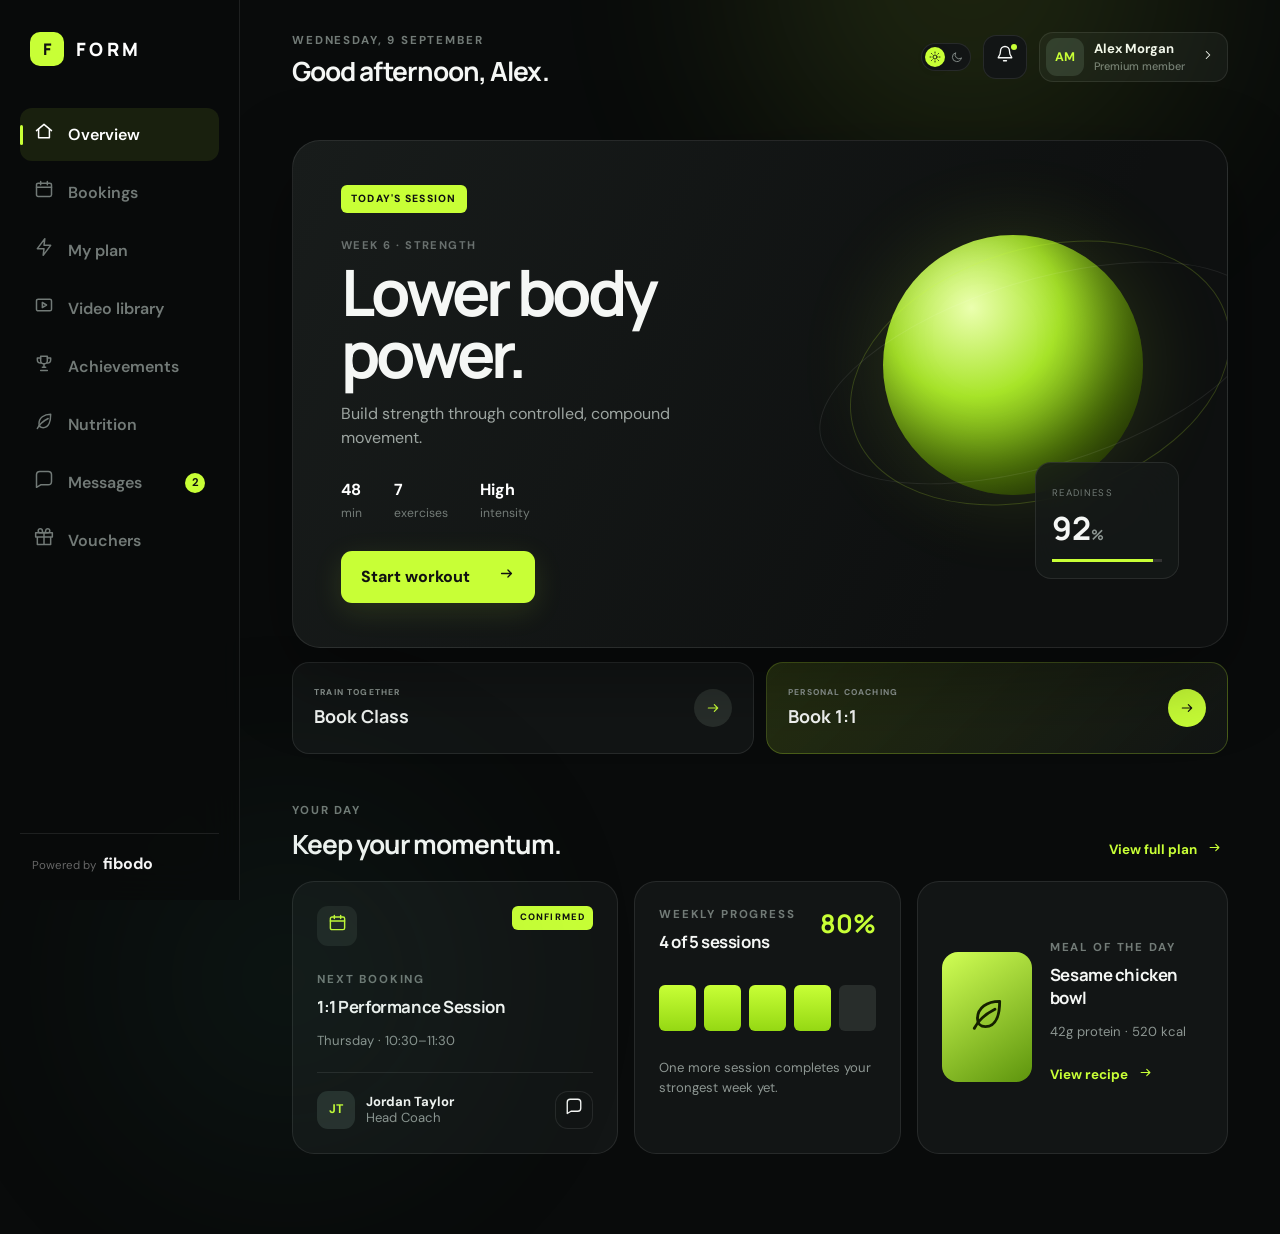
==== commit 1022e65f: "add" ====
--- a/index.html
+++ b/index.html
@@ -38,6 +38,11 @@
       <div class="hero-card">
         <div class="hero-copy"><span class="pill">TODAY'S SESSION</span><p class="micro">WEEK 6 · STRENGTH</p><h2>Lower body<br>power.</h2><p>Build strength through controlled, compound movement.</p><div class="hero-meta"><span><b>48</b> min</span><span><b>7</b> exercises</span><span><b>High</b> intensity</span></div><button class="primary" data-start>Start workout <span data-icon="arrow"></span></button></div>
         <div class="hero-visual" aria-hidden="true"><div class="orb"></div><div class="rings"></div><div class="stat-float"><small>READINESS</small><strong>92<span>%</span></strong><i></i></div></div>
+      </div>
+
+      <div class="home-booking-actions" aria-label="Booking options">
+        <button class="home-booking-button class-booking" data-view="productGroups"><span><small>TRAIN TOGETHER</small><strong>Book Class</strong></span><span class="booking-arrow" data-icon="arrow"></span></button>
+        <button class="home-booking-button one-to-one-booking" data-view="productGroups"><span><small>PERSONAL COACHING</small><strong>Book 1:1</strong></span><span class="booking-arrow" data-icon="arrow"></span></button>
       </div>
 
       <div class="section-heading"><div><p class="eyebrow">YOUR DAY</p><h3>Keep your momentum.</h3></div><button class="text-btn" data-view-link="plans">View full plan <span data-icon="arrow"></span></button></div>
--- a/app.css
+++ b/app.css
@@ -1,23 +1,5351 @@
-:root{--ink:#090b0b;--panel:#121515;--panel2:#191d1c;--text:#f5f7f5;--muted:#8d9692;--line:rgba(255,255,255,.09);--lime:#c8ff36;--lime2:#95d813;--radius:22px;--shadow:0 28px 80px rgba(0,0,0,.34)}*{box-sizing:border-box}html{scroll-behavior:smooth}body{margin:0;background:var(--ink);color:var(--text);font:16px/1.5 'DM Sans',sans-serif;min-height:100vh;overflow-x:hidden}button,input{font:inherit}button{color:inherit}.ambient{position:fixed;border-radius:50%;filter:blur(120px);pointer-events:none;opacity:.12}.ambient-one{width:420px;height:420px;background:var(--lime);right:8%;top:-240px}.ambient-two{width:320px;height:320px;background:#347b64;left:10%;bottom:-240px}.sidebar{position:fixed;inset:0 auto 0 0;width:240px;padding:32px 20px 24px;border-right:1px solid var(--line);background:rgba(9,11,11,.86);backdrop-filter:blur(24px);z-index:20;display:flex;flex-direction:column}.brand{display:flex;align-items:center;gap:12px;color:#fff;text-decoration:none;font:800 1.15rem/1 'Manrope';letter-spacing:.18em;padding:0 10px 42px}.brand-mark{width:34px;height:34px;background:var(--lime);color:#111;display:grid;place-items:center;border-radius:10px;letter-spacing:0;font-size:1rem}.desktop-nav{display:grid;gap:5px}.nav-item{position:relative;border:0;background:transparent;display:flex;align-items:center;gap:14px;padding:13px 14px;border-radius:12px;color:#727a77;cursor:pointer;text-align:left;transition:.2s ease}.nav-item:hover{color:#fff;background:rgba(255,255,255,.04)}.nav-item.active{color:#fff;background:rgba(200,255,54,.09)}.nav-item.active:before{content:"";position:absolute;left:0;width:3px;height:20px;background:var(--lime);border-radius:3px}.nav-item svg{width:20px;height:20px}.nav-item em{font-style:normal;font-weight:600}.notice{margin-left:auto;min-width:20px;height:20px;border-radius:10px;background:var(--lime);color:#111;font-size:.7rem;display:grid;place-items:center}.sidebar-foot{margin-top:auto;padding:18px 12px 0;border-top:1px solid var(--line);display:flex;align-items:baseline;gap:7px;color:#666;font-size:.72rem}.sidebar-foot strong{font-size:1rem;color:#f4f4f4}.shell{margin-left:240px;max-width:1440px;padding:32px 52px 80px}.topbar{height:76px;display:flex;align-items:flex-start;justify-content:space-between;margin-bottom:32px}.eyebrow{font-size:.72rem;letter-spacing:.16em;font-weight:700;color:#727b77;margin:0 0 7px;text-transform:uppercase}.topbar h1{font:700 1.65rem/1.2 'Manrope';margin:0;letter-spacing:-.035em}.top-actions{display:flex;gap:12px;align-items:center}.icon-btn,.round-btn{border:1px solid var(--line);background:var(--panel);width:44px;height:44px;border-radius:13px;display:grid;place-items:center;cursor:pointer}.icon-btn{position:relative}.icon-btn i{width:6px;height:6px;background:var(--lime);position:absolute;border-radius:50%;right:9px;top:8px}.icon-btn svg,.round-btn svg{width:18px}.profile{border:1px solid var(--line);background:var(--panel);border-radius:14px;height:50px;padding:5px 12px 5px 6px;display:flex;gap:10px;align-items:center;cursor:pointer}.profile>span:first-child,.avatar{width:38px;height:38px;border-radius:11px;background:#27302d;color:var(--lime);display:grid;place-items:center;font-weight:700;font-size:.78rem}.profile b{font-size:.82rem;text-align:left;line-height:1.2}.profile small{display:block;color:#737b78;font-weight:500;margin-top:3px}.profile svg{width:14px;margin-left:6px}.view{display:none;animation:fade .34s ease}.view.active{display:block}@keyframes fade{from{opacity:0;transform:translateY(7px)}to{opacity:1;transform:none}}.hero-card{min-height:410px;background:linear-gradient(115deg,#181c1b,#0e1010 74%);border:1px solid var(--line);border-radius:28px;padding:44px 48px;position:relative;overflow:hidden;display:grid;grid-template-columns:1.05fr .95fr;box-shadow:var(--shadow)}.hero-copy{position:relative;z-index:2}.pill,.status{display:inline-block;background:var(--lime);color:#101210;padding:6px 10px;border-radius:6px;font-size:.65rem;letter-spacing:.12em;font-weight:800}.micro{color:#69706e;font-weight:700;letter-spacing:.13em;font-size:.7rem;margin:24px 0 8px}.hero-copy h2,.voucher-hero h2,.program-feature h2{font:700 clamp(2.6rem,5vw,4.8rem)/.96 'Manrope';letter-spacing:-.065em;margin:0 0 18px}.hero-copy>p:not(.micro){color:#9da5a1;max-width:400px}.hero-meta{display:flex;gap:32px;margin:28px 0}.hero-meta span{font-size:.76rem;color:#737b77}.hero-meta b{display:block;font-size:1rem;color:#fff;margin-bottom:2px}.primary{border:0;background:var(--lime);color:#111;padding:14px 20px;border-radius:11px;font-weight:800;display:inline-flex;align-items:center;gap:28px;cursor:pointer;box-shadow:0 8px 30px rgba(200,255,54,.12);transition:.2s}.primary:hover{background:#d6ff67;transform:translateY(-2px)}.primary svg{width:17px}.hero-visual{position:relative;min-height:300px}.orb{position:absolute;width:260px;height:260px;border-radius:50%;right:9%;top:12%;background:radial-gradient(circle at 34% 28%,#ebffaf,#a8e529 35%,#5f8d0c 65%,#182604);box-shadow:inset -28px -28px 65px rgba(0,0,0,.42),0 0 90px rgba(200,255,54,.14)}.rings{position:absolute;width:390px;height:250px;right:-14%;top:15%;border:1px solid rgba(200,255,54,.19);border-radius:50%;transform:rotate(-17deg)}.rings:after{content:"";position:absolute;inset:31px -35px;border:1px solid rgba(255,255,255,.08);border-radius:50%}.stat-float{position:absolute;right:0;bottom:24px;width:144px;padding:16px;background:rgba(22,25,24,.8);border:1px solid var(--line);border-radius:16px;backdrop-filter:blur(20px)}.stat-float small{color:#707975;font-size:.6rem;letter-spacing:.14em}.stat-float strong{display:block;font:700 2rem 'Manrope';margin:3px 0 9px}.stat-float strong span{font-size:.9rem;color:var(--muted)}.stat-float i{display:block;width:100%;height:3px;background:linear-gradient(90deg,var(--lime) 92%,#333 92%)}.section-heading{display:flex;justify-content:space-between;align-items:end;margin:48px 0 19px}.section-heading h3,.voucher-checkout h3{font:700 1.65rem 'Manrope';letter-spacing:-.04em;margin:0}.text-btn{border:0;background:transparent;color:var(--lime);display:flex;gap:10px;align-items:center;font-size:.84rem;font-weight:700;cursor:pointer}.text-btn svg{width:15px}.dashboard-grid{display:grid;grid-template-columns:1.1fr .9fr 1.05fr;gap:16px}.card{background:var(--panel);border:1px solid var(--line);border-radius:var(--radius);padding:24px}.card-top{display:flex;justify-content:space-between;align-items:flex-start}.icon-chip{width:40px;height:40px;background:#202624;border-radius:11px;color:var(--lime);display:grid;place-items:center}.icon-chip svg{width:19px}.status{font-size:.58rem;padding:5px 8px}.card>h4,.card h4,.booking-item h4,.exercise h4,.meal-row h4,.chat h4{font:700 1.05rem 'Manrope';letter-spacing:-.025em;margin:5px 0}.next-session>.eyebrow{margin-top:25px}.muted,.card small{color:var(--muted);font-size:.82rem}.coach{margin-top:21px;padding-top:18px;border-top:1px solid var(--line);display:flex;align-items:center;gap:11px}.coach div{display:grid;line-height:1.2}.coach b{font-size:.82rem}.coach .round-btn{margin-left:auto;width:38px;height:38px}.score{font:700 1.6rem 'Manrope';color:var(--lime)}.bars{display:flex;gap:8px;margin:27px 0}.bars i{height:46px;flex:1;border-radius:6px;background:#282d2b}.bars .done{background:linear-gradient(180deg,var(--lime),var(--lime2))}.meal-card{display:flex;gap:18px;align-items:center}.meal-art{width:90px;height:130px;flex:0 0 auto;border-radius:16px;background:linear-gradient(145deg,#d1ff55,#5d940d);display:grid;place-items:center;color:#152000}.meal-art svg{width:38px;height:38px}.meal-card .text-btn{padding:10px 0}.booking-layout{display:grid;grid-template-columns:.9fr 1.1fr;gap:18px}.calendar-head{display:flex;align-items:center;justify-content:space-between;margin-bottom:25px}.calendar-head h4{font-size:1rem}.calendar-head .round-btn{width:34px;height:34px}.weekdays,.dates{display:grid;grid-template-columns:repeat(7,1fr);text-align:center;gap:8px}.weekdays{color:#69716e;font-size:.65rem;font-weight:700;margin-bottom:8px}.dates button{aspect-ratio:1;border:0;background:transparent;color:#a1a8a5;border-radius:50%;cursor:pointer}.dates button:hover,.dates button.selected{background:var(--lime);color:#111;font-weight:800}.dates button.dim{color:#343a38}.agenda{display:grid;gap:12px;align-content:start}.agenda>.eyebrow{margin:5px 0}.booking-item{background:var(--panel);border:1px solid var(--line);border-radius:16px;padding:19px;display:flex;align-items:center;gap:18px}.booking-item time{width:50px;height:54px;border-right:1px solid var(--line);font-size:.58rem;color:var(--muted);letter-spacing:.12em}.booking-item time b{display:block;font:700 1.45rem 'Manrope';color:#fff}.booking-item div{flex:1}.booking-item p{margin:3px 0;color:var(--muted);font-size:.78rem}.status.wait{background:#262c2a;color:#9da5a1}.week-switch{display:flex;border:1px solid var(--line);border-radius:11px;align-items:center;overflow:hidden}.week-switch button{width:40px;height:40px;background:var(--panel);border:0;cursor:pointer}.week-switch span{padding:0 15px;font-size:.8rem;color:#a5aca8}.plan-grid{display:grid;grid-template-columns:.86fr 1.14fr;gap:18px}.program-feature{min-height:440px;border-radius:24px;background:linear-gradient(155deg,#24421b,#111710 60%);border:1px solid rgba(200,255,54,.15);padding:34px;position:relative;overflow:hidden;display:flex;align-items:flex-end}.program-feature h2{font-size:3.1rem;margin:18px 0 10px}.program-feature p{color:#9ea79f}.program-feature .primary{margin-top:16px}.program-number{position:absolute;right:-15px;top:-45px;font:800 11rem 'Manrope';color:rgba(200,255,54,.07)}.exercise-list{display:grid;gap:10px}.exercise{background:var(--panel);border:1px solid var(--line);padding:19px;border-radius:16px;display:flex;align-items:center;gap:18px}.exercise-num{font:600 .76rem 'Manrope';color:var(--lime)}.exercise div{flex:1}.exercise p{margin:3px 0;color:var(--muted);font-size:.78rem}.video-btn{border:1px solid var(--line);background:#1b1f1e;border-radius:10px;padding:10px 12px;display:flex;gap:7px;align-items:center;font-size:.74rem;cursor:pointer}.video-btn svg{width:13px;color:var(--lime)}.exercise.complete{border-color:rgba(200,255,54,.22)}.nutrition-total{text-align:right}.nutrition-total span{display:block;color:var(--muted);font-size:.72rem}.nutrition-total b{font-size:1.05rem}.macro-row{display:grid;grid-template-columns:repeat(3,1fr);gap:12px;margin-bottom:18px}.macro{padding:20px;background:var(--panel);border:1px solid var(--line);border-radius:16px;display:grid;grid-template-columns:1fr auto;gap:12px}.macro span{font-size:.65rem;letter-spacing:.13em;color:var(--muted);font-weight:700}.macro b{font-family:'Manrope'}.macro i{grid-column:1/-1;height:4px;background:linear-gradient(90deg,var(--lime) var(--fill),#2d3331 var(--fill));border-radius:4px}.meal-list{display:grid;gap:10px}.meal-row{display:grid;grid-template-columns:55px 1fr 70px 42px;align-items:center;background:var(--panel);border:1px solid var(--line);border-radius:17px;padding:20px 22px}.meal-row.featured{background:linear-gradient(90deg,rgba(200,255,54,.1),var(--panel));border-color:rgba(200,255,54,.2)}.meal-index{font:700 .85rem 'Manrope';color:var(--lime)}.meal-row small{font-size:.6rem;letter-spacing:.12em;color:var(--muted)}.meal-row p{font-size:.77rem;color:var(--muted);margin:3px 0}.meal-cal{text-align:right}.meal-cal b{font:700 1.05rem 'Manrope';display:block}.meal-cal small{display:block}.meal-row .round-btn{width:36px;height:36px;margin-left:8px}.messages-shell{height:calc(100vh - 140px);min-height:560px;display:grid;grid-template-columns:350px 1fr;border:1px solid var(--line);border-radius:24px;overflow:hidden;background:var(--panel)}.conversations{border-right:1px solid var(--line);padding:12px}.section-heading.compact{margin:19px 13px 30px}.conversation{width:100%;border:0;background:transparent;padding:15px;border-radius:14px;display:grid;grid-template-columns:44px 1fr auto;gap:10px;text-align:left;align-items:center;cursor:pointer}.conversation.active{background:#1c211f}.conversation div p{margin:4px 0 0;max-width:175px;white-space:nowrap;overflow:hidden;text-overflow:ellipsis;color:var(--muted);font-size:.72rem}.conversation time{font-size:.6rem;color:#69716e}.avatar.online{position:relative}.chat{display:flex;flex-direction:column}.chat header{height:74px;border-bottom:1px solid var(--line);display:flex;align-items:center;padding:12px 20px;gap:11px}.chat header div{flex:1}.chat header p{font-size:.68rem;color:var(--lime);margin:1px 0}.chat header .round-btn{width:38px;height:38px}.chat-body{flex:1;padding:28px;overflow:auto;display:flex;flex-direction:column;gap:14px;background:radial-gradient(circle at 100% 0,rgba(200,255,54,.04),transparent 30%)}.bubble{max-width:70%;padding:13px 15px;border-radius:15px;font-size:.84rem}.bubble time{display:block;font-size:.58rem;color:#66706c;margin-top:5px}.coach-bubble{background:#212624;align-self:flex-start;border-bottom-left-radius:4px}.user-bubble{background:var(--lime);color:#111;align-self:flex-end;border-bottom-right-radius:4px}.user-bubble time{color:#516014}.composer{margin:15px;display:flex;background:#1a1f1d;border:1px solid var(--line);border-radius:14px;padding:5px}.composer input{flex:1;background:transparent;border:0;outline:0;color:#fff;padding:10px}.composer button{border:0;background:var(--lime);color:#111;width:42px;height:42px;border-radius:10px;display:grid;place-items:center;cursor:pointer}.composer svg{width:17px}.voucher-hero{padding:30px 0 40px}.voucher-hero h2{font-size:4.3rem}.voucher-hero>p:last-child{color:var(--muted);max-width:520px}.voucher-grid{display:grid;grid-template-columns:repeat(3,1fr);gap:15px}.voucher{min-height:230px;text-align:left;border:1px solid var(--line);background:linear-gradient(145deg,#1a1f1d,#0f1111);border-radius:20px;padding:25px;position:relative;overflow:hidden;cursor:pointer;transition:.2s}.voucher:hover,.voucher.selected{border-color:var(--lime);transform:translateY(-3px)}.voucher small{color:var(--lime);letter-spacing:.15em}.voucher strong{display:block;font:700 3rem 'Manrope';margin:35px 0 3px}.voucher span{color:var(--muted);font-size:.78rem}.voucher i{position:absolute;right:-15px;bottom:-45px;font:800 10rem 'Manrope';color:rgba(255,255,255,.04);font-style:normal}.voucher.selected{background:linear-gradient(145deg,#34481e,#131710)}.voucher-checkout{margin-top:18px;display:flex;justify-content:space-between;align-items:center}.modal{position:fixed;inset:0;z-index:100;display:none;place-items:center;padding:20px}.modal.open{display:grid}.modal-backdrop{position:absolute;inset:0;background:rgba(0,0,0,.76);backdrop-filter:blur(10px)}.modal-panel{position:relative;width:min(440px,100%);background:#161a19;border:1px solid var(--line);border-radius:24px;padding:38px;text-align:center;box-shadow:var(--shadow);animation:pop .25s ease}.modal-panel h3{font:700 1.8rem 'Manrope';margin:8px}.modal-panel p{color:var(--muted)}.modal-panel .primary{margin-top:15px}.modal-close{position:absolute;right:14px;top:12px;border:0;background:transparent;color:#7f8784;font-size:1.7rem;cursor:pointer}.modal-icon{width:68px;height:68px;border-radius:50%;background:var(--lime);color:#111;display:grid;place-items:center;margin:0 auto 22px}.modal-icon svg{width:24px}@keyframes pop{from{opacity:0;transform:scale(.95)}}.toast{position:fixed;right:24px;bottom:24px;z-index:110;background:var(--lime);color:#111;padding:14px 18px;border-radius:12px;font-weight:700;box-shadow:var(--shadow);transform:translateY(90px);opacity:0;transition:.3s}.toast.show{transform:none;opacity:1}.mobile-nav{display:none}
-@media(max-width:1050px){.sidebar{width:88px;padding:28px 14px}.brand{padding:0 8px 38px}.brand>span:last-child,.desktop-nav em,.sidebar-foot,.notice{display:none}.nav-item{justify-content:center}.nav-item.active:before{left:4px}.shell{margin-left:88px;padding:28px 28px 80px}.dashboard-grid{grid-template-columns:1fr 1fr}.meal-card{grid-column:1/-1}.hero-card{grid-template-columns:1.25fr .75fr}.messages-shell{grid-template-columns:290px 1fr}}
-@media(max-width:760px){body{padding-bottom:72px}.sidebar{display:none}.shell{margin:0;padding:20px 16px 42px}.topbar{height:58px;margin-bottom:20px}.topbar .eyebrow{font-size:.58rem}.topbar h1{font-size:1.25rem}.profile b,.profile>svg{display:none}.profile{padding:5px}.icon-btn{display:none}.hero-card{min-height:510px;display:block;padding:28px 24px}.hero-copy h2{font-size:3rem}.hero-copy>p:not(.micro){font-size:.88rem}.hero-meta{gap:18px}.hero-visual{position:absolute;right:-30px;bottom:-52px;width:250px;height:250px}.orb{width:180px;height:180px;right:0}.rings{width:270px;height:180px}.stat-float{display:none}.section-heading{margin-top:34px}.section-heading h3{font-size:1.4rem}.dashboard-grid,.booking-layout,.plan-grid,.macro-row,.voucher-grid{grid-template-columns:1fr}.dashboard-grid{gap:12px}.meal-card{grid-column:auto}.booking-layout{gap:24px}.program-feature{min-height:330px}.messages-shell{height:calc(100vh - 155px);min-height:500px;display:block}.conversations{display:none}.chat{height:100%}.voucher-hero h2{font-size:3.2rem}.voucher-checkout{align-items:flex-start;gap:20px;flex-direction:column}.voucher{min-height:190px}.meal-row{grid-template-columns:35px 1fr 55px}.meal-row .round-btn{display:none}.meal-row h4{font-size:.92rem}.mobile-nav{display:flex;position:fixed;bottom:0;left:0;right:0;height:68px;z-index:50;background:rgba(12,14,14,.94);border-top:1px solid var(--line);backdrop-filter:blur(20px);justify-content:space-around}.mobile-nav .nav-item{display:grid;place-items:center;gap:1px;padding:8px 13px;font-size:.58rem}.mobile-nav .nav-item svg{width:19px}.mobile-nav .nav-item.active:before{left:50%;top:0;width:22px;height:2px;transform:translateX(-50%)}.chat-body{padding:18px}.bubble{max-width:88%}.toast{left:16px;right:16px;bottom:84px;text-align:center}}
-@media(max-width:420px){.hero-meta span:nth-child(3){display:none}.hero-card{padding:24px 20px}.card{padding:20px}.exercise{padding:15px;gap:12px}.video-btn{font-size:0}.video-btn svg{width:15px}.voucher-hero h2{font-size:2.7rem}}
-.video-library-head{display:flex;justify-content:space-between;align-items:end;margin:4px 0 24px}.video-library-head h3{font:700 clamp(2rem,4vw,3.6rem)/1 'Manrope';letter-spacing:-.055em;margin:0 0 10px}.video-library-head>div>p:last-child{color:var(--muted);margin:0}.video-search{width:min(320px,36%);height:46px;display:flex;gap:10px;align-items:center;padding:0 15px;background:var(--panel);border:1px solid var(--line);border-radius:13px}.video-search svg{width:18px;color:#707875}.video-search input{width:100%;background:transparent;border:0;outline:0;color:#fff}.video-search input::placeholder{color:#626a67}.video-filters{display:flex;gap:8px;overflow:auto;padding-bottom:14px;margin-bottom:12px}.video-filters button{white-space:nowrap;border:1px solid var(--line);background:transparent;color:#8c9490;border-radius:999px;padding:9px 15px;font-size:.76rem;font-weight:700;cursor:pointer}.video-filters button:hover,.video-filters button.active{background:var(--lime);border-color:var(--lime);color:#111}.featured-video{min-height:390px;border-radius:26px;overflow:hidden;position:relative;background-image:url('https://i.ytimg.com/vi/gcNh17Ckjgg/maxresdefault.jpg');background-size:cover;background-position:center 38%;border:1px solid var(--line);box-shadow:var(--shadow)}.featured-shade{position:absolute;inset:0;background:linear-gradient(90deg,rgba(7,9,8,.97) 0%,rgba(7,9,8,.72) 42%,rgba(7,9,8,.04) 78%),linear-gradient(0deg,rgba(0,0,0,.35),transparent)}.featured-copy{position:absolute;z-index:2;left:42px;top:50%;transform:translateY(-50%);max-width:470px}.featured-copy h2{font:700 clamp(2.4rem,4.5vw,4.3rem)/.98 'Manrope';letter-spacing:-.06em;margin:18px 0 13px}.featured-copy p{color:#a3aaa6;max-width:390px}.featured-copy .primary{margin-top:15px}.featured-play{display:none}.video-section-heading{margin-top:36px}.video-section-heading>span{color:var(--muted);font-size:.76rem}.video-grid{display:grid;grid-template-columns:repeat(4,1fr);gap:22px 14px}.video-card{min-width:0}.video-card[hidden]{display:none}.video-thumb{border:0;width:100%;aspect-ratio:16/10;border-radius:15px;overflow:hidden;position:relative;background-image:linear-gradient(rgba(0,0,0,.04),rgba(0,0,0,.22)),var(--thumb);background-size:cover;background-position:center;cursor:pointer}.video-thumb:after{content:"";position:absolute;inset:0;background:rgba(0,0,0,.1);transition:.25s}.video-thumb:hover:after{background:rgba(0,0,0,.3)}.play-badge{position:absolute;z-index:2;left:14px;bottom:13px;width:39px;height:39px;border-radius:50%;background:var(--lime);color:#111;display:grid;place-items:center;transition:.2s}.video-thumb:hover .play-badge{transform:scale(1.08)}.play-badge svg{width:15px}.video-thumb>small{position:absolute;z-index:2;right:10px;bottom:10px;background:rgba(0,0,0,.78);padding:3px 6px;border-radius:4px;font-size:.58rem}.video-card>div{padding:12px 4px}.video-card>div>span{font-size:.58rem;font-weight:800;letter-spacing:.13em;color:var(--lime)}.video-card h4{font:700 .98rem/1.3 'Manrope';letter-spacing:-.02em;margin:5px 0}.video-card p{font-size:.71rem;color:var(--muted);margin:0}.video-empty{display:none;text-align:center;padding:70px 20px;color:var(--muted)}.video-empty.show{display:block}.video-empty svg{width:30px}.video-empty h4{color:#fff;margin:12px 0 4px}.video-empty p{margin:0}.video-modal{position:fixed;inset:0;z-index:120;display:none;place-items:center;padding:24px}.video-modal.open{display:grid}.video-modal-panel{position:relative;width:min(980px,100%);background:#121515;border:1px solid var(--line);border-radius:22px;overflow:hidden;box-shadow:var(--shadow);animation:pop .25s ease}.video-frame{aspect-ratio:16/9;background:#000}.video-frame iframe{width:100%;height:100%;border:0}.video-modal-copy{padding:20px 24px 24px}.video-modal-copy h3{font:700 1.35rem 'Manrope';margin:3px 0}.video-modal-copy a{display:inline-flex;align-items:center;gap:8px;color:var(--lime);font-size:.76rem;font-weight:700;text-decoration:none;margin-top:8px}.video-modal-copy a svg{width:14px}.video-modal .modal-close{z-index:4;width:38px;height:38px;border-radius:50%;background:rgba(0,0,0,.72);color:white;top:10px;right:10px}
-@media(max-width:1100px){.video-grid{grid-template-columns:repeat(3,1fr)}}
-@media(max-width:760px){.video-library-head{display:block}.video-search{width:100%;margin-top:20px}.featured-video{min-height:430px;background-position:62% center}.featured-shade{background:linear-gradient(0deg,rgba(7,9,8,.98) 0%,rgba(7,9,8,.66) 58%,rgba(7,9,8,.15) 100%)}.featured-copy{left:24px;right:24px;top:auto;bottom:25px;transform:none}.featured-copy h2{font-size:2.5rem}.video-grid{grid-template-columns:repeat(2,1fr);gap:18px 10px}.video-modal{padding:12px}.video-modal-copy{padding:16px 18px 20px}}
-@media(max-width:440px){.video-grid{grid-template-columns:1fr}.featured-video{min-height:420px}.featured-copy h2{font-size:2.25rem}}
-.rewards-hero{min-height:390px;display:grid;grid-template-columns:.75fr 1.35fr .72fr;gap:35px;align-items:center;padding:38px 42px;border:1px solid rgba(200,255,54,.16);border-radius:28px;background:radial-gradient(circle at 15% 50%,rgba(200,255,54,.12),transparent 28%),linear-gradient(125deg,#171c19,#0d0f0e);box-shadow:var(--shadow);overflow:hidden}.level-orbit{height:270px;position:relative;display:grid;place-items:center}.level-ring{width:188px;height:188px;border-radius:50%;display:flex;flex-direction:column;align-items:center;justify-content:center;background:radial-gradient(circle,#1b211d 55%,#101310 56%);border:1px solid rgba(200,255,54,.24);box-shadow:0 0 70px rgba(200,255,54,.09),inset 0 0 30px rgba(200,255,54,.04);position:relative;z-index:2}.level-ring:before{content:"";position:absolute;inset:-10px;border:1px solid rgba(255,255,255,.08);border-radius:50%;border-top-color:var(--lime);transform:rotate(34deg)}.level-ring span,.level-ring small{font-size:.58rem;letter-spacing:.18em;color:#7d8581;font-weight:800}.level-ring strong{font:800 4.7rem/.95 'Manrope';letter-spacing:-.08em;color:var(--lime)}.level-orbit>i{position:absolute;width:255px;height:165px;border:1px solid rgba(255,255,255,.09);border-radius:50%;transform:rotate(-24deg)}.orbit-dot{position:absolute;width:9px;height:9px;border-radius:50%;background:var(--lime);right:18px;top:72px;box-shadow:0 0 20px var(--lime)}.rewards-copy h2{font:700 clamp(2.8rem,5vw,5rem)/.94 'Manrope';letter-spacing:-.07em;margin:0 0 16px}.rewards-copy>p:not(.eyebrow){max-width:520px;color:#9aa29e}.xp-progress{max-width:520px;margin-top:26px}.xp-progress>div{display:flex;justify-content:space-between;font-size:.72rem;font-weight:700}.xp-progress>div span{color:var(--lime)}.xp-progress>div b{color:#a2aaa6}.xp-progress>i{display:block;height:7px;margin:10px 0;background:#2a302d;border-radius:8px;overflow:hidden}.xp-progress>i em{display:block;width:82%;height:100%;background:linear-gradient(90deg,var(--lime2),var(--lime));border-radius:8px;transition:width .55s ease}.xp-progress>small{font-size:.65rem;color:#676f6c}.xp-progress>small strong{color:#fff}.rewards-stats{display:grid;gap:1px;background:var(--line);border-radius:18px;overflow:hidden}.rewards-stats>div{min-height:93px;background:rgba(20,24,22,.9);display:grid;grid-template-columns:36px 1fr;align-content:center;padding:15px}.rewards-stats svg{grid-row:1/3;width:22px;color:var(--lime);align-self:center}.rewards-stats strong{font:700 1.35rem 'Manrope'}.rewards-stats small{font-size:.55rem;letter-spacing:.13em;color:#707874}.challenge-reset{font-size:.68rem;color:#747c78}.challenge-grid{display:grid;grid-template-columns:repeat(3,1fr);gap:13px}.challenge-card{min-width:0;background:var(--panel);border:1px solid var(--line);border-radius:19px;padding:20px;display:grid;grid-template-columns:45px 1fr auto;gap:14px;align-items:start;transition:.25s}.challenge-card:hover{transform:translateY(-3px);border-color:rgba(200,255,54,.2)}.challenge-card.claimed{border-color:rgba(200,255,54,.32);background:linear-gradient(135deg,rgba(200,255,54,.08),var(--panel))}.challenge-icon{width:43px;height:43px;border-radius:12px;background:rgba(200,255,54,.11);color:var(--lime);display:grid;place-items:center}.challenge-icon.amber{background:rgba(255,172,44,.1);color:#ffad3d}.challenge-icon.violet{background:rgba(151,108,255,.12);color:#aa88ff}.challenge-icon svg{width:20px}.challenge-copy>span{font-size:.55rem;letter-spacing:.13em;color:var(--lime);font-weight:800}.challenge-copy h4{font:700 .93rem 'Manrope';margin:5px 0}.challenge-copy p{font-size:.7rem;color:var(--muted);margin:0}.challenge-bar{height:4px;background:#292f2c;border-radius:5px;margin-top:14px}.challenge-bar i{display:block;width:var(--challenge);height:100%;background:var(--lime);border-radius:5px}.challenge-reward{text-align:right}.challenge-reward b{font:700 .85rem 'Manrope';color:var(--lime)}.challenge-reward small{display:block;font-size:.52rem;color:#69716d}.challenge-reward button{border:1px solid var(--line);background:#202522;border-radius:8px;padding:7px 9px;margin-top:21px;font-size:.62rem;font-weight:700;cursor:pointer;white-space:nowrap}.challenge-reward button:hover{background:var(--lime);color:#111}.challenge-reward button:disabled{color:var(--lime);cursor:default}.rewards-lower{display:grid;grid-template-columns:1.25fr .75fr;gap:14px;margin-top:16px}.achievements-panel,.leaderboard-panel{background:var(--panel);border:1px solid var(--line);border-radius:21px;padding:24px}.panel-heading{display:flex;align-items:flex-end;justify-content:space-between;margin-bottom:20px}.panel-heading h3{font:700 1.3rem 'Manrope';margin:0}.panel-heading>button{border:0;background:transparent;color:var(--lime);font-size:.7rem;font-weight:700;cursor:pointer}.panel-heading>span{font-size:.55rem;letter-spacing:.12em;color:#6f7773}.badge-grid{display:grid;grid-template-columns:repeat(4,1fr);gap:10px}.badge{background:#181c1b;border:1px solid var(--line);border-radius:15px;padding:17px 12px;text-align:center}.badge>div{width:54px;height:54px;border-radius:50%;display:grid;place-items:center;margin:0 auto 11px;background:radial-gradient(circle,#3a481c,#1b2117);color:var(--lime);border:1px solid rgba(200,255,54,.2)}.badge svg{width:23px}.badge h4{font:700 .76rem 'Manrope';margin:0 0 3px}.badge p{font-size:.6rem;color:var(--muted);margin:0}.badge.locked{opacity:.4}.badge.locked>div{background:#232725;color:#7b827f;border-color:var(--line)}.leader-row{display:grid;grid-template-columns:22px 39px 1fr auto;align-items:center;gap:9px;padding:10px 7px;border-bottom:1px solid var(--line)}.leader-row:last-child{border:0}.leader-row>b{font-size:.7rem;color:#707773}.leader-row .avatar{width:35px;height:35px}.avatar.gold{color:#ffd967;background:#4d4326}.avatar.silver{color:#e5e7e7;background:#3d4241}.avatar.bronze{color:#eaa16c;background:#4a3227}.leader-row div{display:grid}.leader-row strong{font-size:.72rem}.leader-row strong i{font-style:normal;font-size:.48rem;color:#111;background:var(--lime);padding:2px 4px;border-radius:3px;margin-left:4px}.leader-row small{font-size:.58rem;color:var(--muted)}.leader-row em{font-style:normal;font-size:.67rem;font-weight:700}.leader-row.you{background:rgba(200,255,54,.05);border-radius:10px}
-@media(max-width:1150px){.rewards-hero{grid-template-columns:.8fr 1.2fr}.rewards-stats{grid-column:1/-1;grid-template-columns:repeat(3,1fr)}.challenge-grid{grid-template-columns:1fr}.rewards-lower{grid-template-columns:1fr}}
-@media(max-width:760px){.rewards-hero{display:block;padding:28px 22px}.level-orbit{height:220px}.level-ring{width:160px;height:160px}.level-ring strong{font-size:4rem}.level-orbit>i{width:220px;height:140px}.orbit-dot{right:15%;top:54px}.rewards-copy{text-align:center}.rewards-copy>p:not(.eyebrow){font-size:.82rem}.xp-progress{text-align:left}.rewards-stats{margin-top:28px}.rewards-stats>div{padding:11px;grid-template-columns:30px 1fr}.challenge-card{grid-template-columns:40px 1fr}.challenge-reward{grid-column:2;display:flex;align-items:center;gap:5px;text-align:left}.challenge-reward small{display:inline}.challenge-reward button{margin:0 0 0 auto}.badge-grid{grid-template-columns:repeat(2,1fr)}.mobile-nav .nav-item{padding:8px 7px}.mobile-nav .nav-item svg{width:18px}}
-.theme-toggle{width:50px;height:28px;border:1px solid var(--line);background:var(--panel);border-radius:999px;padding:3px;display:flex;align-items:center;cursor:pointer;position:relative;align-self:center}.theme-toggle:before{content:"";position:absolute;width:20px;height:20px;border-radius:50%;background:var(--lime);left:3px;transition:.25s;box-shadow:0 2px 8px rgba(0,0,0,.14)}.theme-icon{width:20px;height:20px;display:grid;place-items:center;z-index:1;color:#111}.theme-icon svg{width:12px}.moon-icon{margin-left:auto;color:#8b9490}.light-theme .theme-toggle:before{transform:translateX(22px)}.light-theme .sun-icon{color:#8d9692}.light-theme .moon-icon{color:#111}
-body.light-theme{--ink:#f3f5f2;--panel:#ffffff;--panel2:#f8faf7;--text:#111512;--muted:#68716c;--line:rgba(18,28,22,.1);--lime:#b9f22f;--lime2:#82c609;--shadow:0 24px 70px rgba(34,48,39,.09);background:#f3f5f2;color:var(--text)}.light-theme .ambient{opacity:.1}.light-theme .sidebar{background:rgba(255,255,255,.9);box-shadow:8px 0 35px rgba(26,40,31,.035)}.light-theme .brand{color:#111512}.light-theme .nav-item{color:#7a837e}.light-theme .nav-item:hover{color:#111512;background:#f1f4ef}.light-theme .nav-item.active{color:#111512;background:rgba(142,206,20,.11)}.light-theme .sidebar-foot{color:#929a95}.light-theme .sidebar-foot strong{color:#111512}.light-theme .profile,.light-theme .icon-btn,.light-theme .round-btn,.light-theme .theme-toggle{background:#fff}.light-theme .profile>span:first-child,.light-theme .avatar{background:#e9eee9;color:#477200}.light-theme .hero-card{background:linear-gradient(120deg,#fff,#eef3eb);border-color:rgba(44,67,52,.08)}.light-theme .micro{color:#7c857f}.light-theme .hero-copy>p:not(.micro){color:#68716c}.light-theme .hero-meta b,.light-theme .stat-float strong{color:#121713}.light-theme .stat-float{background:rgba(255,255,255,.83);box-shadow:0 16px 45px rgba(41,60,48,.1)}.light-theme .rings{border-color:rgba(101,158,11,.25)}.light-theme .rings:after{border-color:rgba(17,25,20,.09)}.light-theme .card,.light-theme .calendar-card,.light-theme .booking-item,.light-theme .exercise,.light-theme .macro,.light-theme .meal-row,.light-theme .messages-shell,.light-theme .voucher,.light-theme .video-search,.light-theme .challenge-card,.light-theme .achievements-panel,.light-theme .leaderboard-panel{background:#fff;box-shadow:0 9px 32px rgba(34,48,39,.035)}.light-theme .icon-chip{background:#edf3e8}.light-theme .bars i{background:#e9ede9}.light-theme .coach .avatar,.light-theme .chat .avatar{background:#eaf0e6}.light-theme .status.wait{background:#edf0ed;color:#626b66}.light-theme .dates button{color:#58615c}.light-theme .dates button.dim{color:#c0c6c2}.light-theme .week-switch button{background:#fff;color:#111}.light-theme .program-feature{background:linear-gradient(150deg,#e2f7b5,#f7fbf1 62%);border-color:rgba(105,161,15,.18)}.light-theme .program-feature p{color:#65705f}.light-theme .program-number{color:rgba(71,108,8,.07)}.light-theme .video-btn{background:#f4f6f3}.light-theme .macro i{background:linear-gradient(90deg,var(--lime2) var(--fill),#e8ece8 var(--fill))}.light-theme .meal-row.featured{background:linear-gradient(90deg,rgba(185,242,47,.15),#fff)}.light-theme .messages-shell{background:#fff}.light-theme .conversation.active{background:#eef3ed}.light-theme .chat-body{background:radial-gradient(circle at 100% 0,rgba(151,209,32,.08),transparent 34%),#f8faf7}.light-theme .coach-bubble{background:#e9eeea;color:#222a25}.light-theme .composer{background:#f4f6f3}.light-theme .composer input{color:#111512}.light-theme .voucher{background:linear-gradient(145deg,#fff,#f3f6f2)}.light-theme .voucher.selected{background:linear-gradient(145deg,#e7f7bd,#f9fcf2)}.light-theme .voucher i{color:rgba(25,37,29,.04)}.light-theme .featured-video{border-color:rgba(20,30,24,.08)}.light-theme .video-filters button{color:#626c66}.light-theme .video-thumb>small{color:#fff}.light-theme .video-modal-panel,.light-theme .modal-panel{background:#fff}.light-theme .video-modal-copy h3,.light-theme .modal-panel h3{color:#111512}.light-theme .rewards-hero{background:radial-gradient(circle at 15% 50%,rgba(157,219,27,.17),transparent 30%),linear-gradient(125deg,#fff,#edf3e9);border-color:rgba(110,166,18,.18)}.light-theme .level-ring{background:radial-gradient(circle,#fff 55%,#f1f5ee 56%);border-color:rgba(111,169,14,.25);box-shadow:0 0 70px rgba(128,186,25,.1),inset 0 0 30px rgba(128,186,25,.04)}.light-theme .level-ring:before{border-color:rgba(30,44,35,.09);border-top-color:#7fb80d}.light-theme .level-ring strong{color:#659b08}.light-theme .level-orbit>i{border-color:rgba(21,31,25,.11)}.light-theme .rewards-copy>p:not(.eyebrow){color:#65706a}.light-theme .xp-progress>div b{color:#525c56}.light-theme .xp-progress>i{background:#dde4dc}.light-theme .xp-progress>small strong{color:#111512}.light-theme .rewards-stats{background:rgba(20,34,25,.08)}.light-theme .rewards-stats>div{background:rgba(255,255,255,.82)}.light-theme .challenge-icon{background:rgba(128,190,14,.12)}.light-theme .challenge-reward button{background:#f1f4ef}.light-theme .challenge-card.claimed{background:linear-gradient(135deg,rgba(185,242,47,.13),#fff)}.light-theme .badge{background:#f7f9f6}.light-theme .badge>div{background:radial-gradient(circle,#eff8db,#e1edca);border-color:rgba(112,166,20,.2)}.light-theme .badge.locked>div{background:#ecefec}.light-theme .leader-row.you{background:rgba(157,215,37,.1)}.light-theme .mobile-nav{background:rgba(255,255,255,.94);box-shadow:0 -10px 30px rgba(32,45,37,.06)}.light-theme .modal-backdrop{background:rgba(26,34,29,.56)}.light-theme .toast{box-shadow:0 14px 45px rgba(71,92,54,.18)}
-@media(max-width:760px){.theme-toggle{width:46px}.light-theme .theme-toggle:before{transform:translateX(18px)}}
-.workout-tracker{position:fixed;inset:0;z-index:200;background:var(--ink);display:none;overflow:auto}.workout-tracker.open{display:block;animation:trackerIn .3s ease}@keyframes trackerIn{from{opacity:0;transform:translateY(12px)}}.tracker-header{position:sticky;top:0;z-index:5;height:84px;padding:0 34px;background:rgba(9,11,11,.9);border-bottom:1px solid var(--line);backdrop-filter:blur(22px);display:flex;align-items:center;justify-content:space-between}.tracker-header>div:first-child{display:flex;align-items:center;gap:15px}.tracker-header h2{font:700 1.15rem 'Manrope';margin:0}.tracker-header .eyebrow{margin:0 0 2px}.tracker-close{width:42px;height:42px;border:1px solid var(--line);border-radius:12px;background:var(--panel);display:grid;place-items:center;cursor:pointer}.tracker-close svg{width:19px}.tracker-clock{position:absolute;left:50%;transform:translateX(-50%);display:flex;gap:9px;align-items:center;color:var(--lime)}.tracker-clock svg{width:18px}.tracker-clock strong{font:700 1.3rem 'Manrope';letter-spacing:.04em}.finish-workout{border:0;background:var(--lime);color:#111;border-radius:10px;padding:11px 17px;font-weight:800;cursor:pointer}.tracker-progress{position:sticky;top:84px;z-index:4;height:35px;background:rgba(15,18,17,.94);display:flex;align-items:center;padding:0 34px;gap:15px;border-bottom:1px solid var(--line)}.tracker-progress>i{height:4px;background:#282d2a;flex:1;border-radius:4px;overflow:hidden}.tracker-progress>i em{display:block;width:0;height:100%;background:var(--lime);transition:.3s}.tracker-progress span{font-size:.65rem;color:var(--muted);min-width:82px;text-align:right}.tracker-layout{max-width:1240px;margin:0 auto;padding:36px 30px 80px;display:grid;grid-template-columns:280px 1fr;gap:32px}.tracker-summary{position:sticky;top:145px;align-self:start}.tracker-session-card,.effort-card{background:var(--panel);border:1px solid var(--line);border-radius:18px;padding:20px}.tracker-session-card>div{display:flex;justify-content:space-between;padding:11px 0;border-bottom:1px solid var(--line)}.tracker-session-card>div:last-child{border:0}.tracker-session-card span{font-size:.72rem;color:var(--muted)}.tracker-session-card strong{font-size:.78rem}.effort-card{margin-top:12px}.effort-value{display:flex;align-items:end;gap:4px;margin:4px 0}.effort-value strong{font:700 2.6rem/1 'Manrope';color:var(--lime)}.effort-value span{font-size:.72rem;color:var(--muted);padding-bottom:4px}.effort-card input[type=range]{width:100%;accent-color:var(--lime)}.effort-scale{display:flex;justify-content:space-between;color:var(--muted);font-size:.56rem}.effort-card label{display:block;font-size:.67rem;font-weight:700;margin-top:18px}.effort-card textarea{width:100%;height:90px;resize:vertical;margin-top:7px;border:1px solid var(--line);border-radius:10px;background:#191d1c;color:#fff;padding:10px;font-size:.72rem;outline:0}.autosave-note{font-size:.62rem;color:#737b77;display:flex;align-items:center;justify-content:center;gap:6px}.autosave-note svg{width:14px;color:var(--lime)}.tracker-main{min-width:0}.tracker-intro{display:flex;justify-content:space-between;align-items:end;margin-bottom:18px}.tracker-intro h3{font:700 1.6rem 'Manrope';margin:0}.tracker-intro>span{font-size:.66rem;color:var(--muted)}.tracker-exercises{display:grid;gap:9px}.track-exercise{background:var(--panel);border:1px solid var(--line);border-radius:16px;overflow:hidden}.track-exercise.open{border-color:rgba(200,255,54,.2)}.exercise-head{width:100%;display:grid;grid-template-columns:38px 1fr auto 20px;gap:12px;align-items:center;text-align:left;padding:17px 18px;border:0;background:transparent;color:inherit;cursor:pointer}.track-number{font-size:.68rem;color:var(--lime);font-weight:800}.exercise-head h4{font:700 .92rem 'Manrope';margin:0}.exercise-head p{font-size:.68rem;color:var(--muted);margin:3px 0 0}.exercise-head>strong{font-size:.68rem;color:var(--muted)}.exercise-chevron{font-size:1.2rem;color:#757d79;transition:.2s}.track-exercise.open .exercise-chevron{transform:rotate(180deg)}.set-panel{display:none;padding:0 18px 19px;margin-top:-2px}.track-exercise.open .set-panel{display:block}.set-labels,.set-row{display:grid;grid-template-columns:42px repeat(3,minmax(65px,1fr)) 58px;gap:9px;align-items:center}.set-labels{padding:8px 0;color:#646d68;font-size:.56rem;font-weight:800;letter-spacing:.11em;text-align:center}.set-labels span:first-child{text-align:left}.set-row{border-top:1px solid var(--line);padding:9px 0}.set-row>b{font-size:.7rem;color:#727a76}.set-row input{width:100%;min-width:0;height:40px;border:1px solid var(--line);border-radius:8px;background:#191d1c;color:#fff;text-align:center;outline:0}.set-row input:focus{border-color:var(--lime)}.set-check{width:40px;height:40px;border:1px solid var(--line);border-radius:10px;background:#1b201e;color:#6d7571;display:grid;place-items:center;justify-self:center;cursor:pointer}.set-check svg{width:17px}.set-row.done input{opacity:.65}.set-row.done .set-check{background:var(--lime);border-color:var(--lime);color:#111}.exercise-notes{display:block;font-size:.62rem;color:var(--muted);margin-top:10px}.exercise-notes input{display:block;width:100%;height:39px;margin-top:6px;border:1px solid var(--line);border-radius:9px;background:#191d1c;color:#fff;padding:0 11px;outline:0}.add-set{margin-top:10px;border:0;background:transparent;color:var(--lime);font-size:.68rem;font-weight:700;cursor:pointer}.light-theme .workout-tracker{background:var(--ink)}.light-theme .tracker-header{background:rgba(255,255,255,.91)}.light-theme .tracker-progress{background:rgba(245,247,244,.95)}.light-theme .tracker-progress>i{background:#dde4dc}.light-theme .tracker-close,.light-theme .tracker-session-card,.light-theme .effort-card,.light-theme .track-exercise{background:#fff}.light-theme .effort-card textarea,.light-theme .set-row input,.light-theme .exercise-notes input{background:#f5f7f4;color:#111512}.light-theme .set-check{background:#f0f3ef}.light-theme .track-exercise{box-shadow:0 8px 26px rgba(35,48,40,.035)}
-@media(max-width:760px){.tracker-header{height:72px;padding:0 14px}.tracker-header .eyebrow{display:none}.tracker-header h2{font-size:.92rem}.tracker-close{width:36px;height:36px}.tracker-clock{position:static;transform:none;margin-left:auto;margin-right:12px}.tracker-clock strong{font-size:1rem}.finish-workout{padding:9px 11px;font-size:.68rem}.tracker-progress{top:72px;padding:0 15px}.tracker-layout{display:block;padding:20px 13px 70px}.tracker-summary{position:static}.tracker-session-card{display:grid;grid-template-columns:repeat(3,1fr);gap:8px}.tracker-session-card>.eyebrow{grid-column:1/-1}.tracker-session-card>div{display:grid;text-align:center;border:0;padding:5px}.effort-card{margin-bottom:22px}.tracker-intro>span{display:none}.tracker-intro h3{font-size:1.35rem}.exercise-head{grid-template-columns:30px 1fr auto 16px;padding:15px 13px}.set-panel{padding:0 12px 15px}.set-labels,.set-row{grid-template-columns:28px repeat(3,minmax(48px,1fr)) 42px;gap:6px}.set-row input,.set-check{height:38px}.set-check{width:38px}.exercise-head p{font-size:.59rem}.tracker-clock svg{display:none}}
-.account-banner{min-height:190px;border-radius:25px;border:1px solid var(--line);background:linear-gradient(120deg,#171c1a,#101311);display:flex;align-items:center;padding:32px 38px;gap:20px;position:relative;overflow:hidden}.account-banner:after{content:"";position:absolute;width:260px;height:260px;border-radius:50%;right:-80px;top:-140px;background:radial-gradient(circle,rgba(200,255,54,.2),transparent 68%)}.account-avatar,.large-avatar{width:82px;height:82px;border-radius:23px;background:linear-gradient(145deg,#344039,#1c231f);color:var(--lime);display:grid;place-items:center;font:700 1.35rem 'Manrope';position:relative}.account-avatar>span{position:absolute;width:13px;height:13px;border-radius:50%;background:var(--lime);border:3px solid #171c1a;right:-2px;bottom:5px}.account-banner h2,.detail-heading h2{font:700 clamp(2rem,4vw,3.3rem)/1 'Manrope';letter-spacing:-.055em;margin:0 0 7px}.account-banner p:last-child,.detail-heading>div>p:last-child{color:var(--muted);margin:0}.account-edit{margin-left:auto;border:1px solid var(--line);background:#202522;border-radius:11px;padding:11px 14px;display:flex;align-items:center;gap:12px;font-size:.72rem;font-weight:700;cursor:pointer;z-index:2}.account-edit svg{width:14px;color:var(--lime)}.account-summary{display:grid;grid-template-columns:repeat(3,1fr);gap:1px;background:var(--line);border:1px solid var(--line);border-radius:17px;overflow:hidden;margin:14px 0 36px}.account-summary>div{background:var(--panel);padding:17px 22px;display:grid;grid-template-columns:1fr auto;align-items:end}.account-summary span{grid-column:1/-1;font-size:.55rem;letter-spacing:.14em;color:var(--muted);font-weight:700}.account-summary strong{font:700 1.55rem 'Manrope';color:var(--lime)}.account-summary small{font-size:.65rem;color:var(--muted)}.account-section-heading{margin-bottom:16px}.account-section-heading h3{font:700 1.4rem 'Manrope';margin:0}.account-tile-grid{display:grid;grid-template-columns:repeat(3,1fr);gap:11px}.account-tile{min-height:96px;border:1px solid var(--line);border-radius:16px;background:var(--panel);display:grid;grid-template-columns:45px 1fr 17px;align-items:center;gap:13px;padding:17px;text-align:left;cursor:pointer;color:inherit;transition:.22s;position:relative}.account-tile:hover{transform:translateY(-3px);border-color:rgba(200,255,54,.25)}.account-tile.feature-tile{background:linear-gradient(135deg,rgba(200,255,54,.1),var(--panel));border-color:rgba(200,255,54,.18)}.tile-icon{width:43px;height:43px;border-radius:12px;background:#222725;color:var(--lime);display:grid;place-items:center}.tile-icon svg{width:20px}.account-tile>div{display:grid}.account-tile strong{font:700 .83rem 'Manrope'}.account-tile small{font-size:.64rem;color:var(--muted);margin-top:3px}.account-tile>svg{width:15px;color:#69716d}.tile-alert{position:absolute;right:38px;top:15px;background:var(--lime);color:#111;font-size:.53rem;width:18px;height:18px;border-radius:50%;display:grid;place-items:center;font-weight:800}.detail-view{max-width:1080px}.back-account{border:0;background:transparent;color:var(--muted);display:flex;gap:8px;align-items:center;padding:0;margin:4px 0 28px;font-size:.73rem;font-weight:700;cursor:pointer}.back-account svg{width:15px;transform:rotate(180deg)}.detail-heading{display:flex;align-items:center;justify-content:space-between;margin-bottom:28px}.detail-heading>div>p:last-child{max-width:520px}.large-avatar{width:90px;height:90px}.large-avatar button{position:absolute;right:-5px;bottom:-5px;width:32px;height:32px;border:3px solid var(--ink);background:var(--lime);color:#111;border-radius:50%;display:grid;place-items:center}.large-avatar svg{width:14px}.account-form{padding:30px}.form-grid{display:grid;grid-template-columns:1fr 1fr;gap:19px}.form-grid label{font-size:.66rem;font-weight:700;color:#919a95}.form-grid input,.form-grid select,.form-grid textarea,.setting-select select{display:block;width:100%;margin-top:7px;border:1px solid var(--line);border-radius:10px;background:#191d1c;color:#fff;padding:0 12px;height:45px;outline:0}.form-grid textarea{height:90px;padding-top:12px;resize:vertical}.form-grid input:focus,.form-grid select:focus,.form-grid textarea:focus{border-color:var(--lime)}.form-grid .wide{grid-column:1/-1}.form-actions{display:flex;align-items:center;justify-content:space-between;border-top:1px solid var(--line);margin-top:25px;padding-top:20px}.form-actions>span{font-size:.65rem;color:var(--muted)}.wallet-grid{display:grid;grid-template-columns:.8fr 1.2fr;gap:15px}.wallet-balance{min-height:260px;border-radius:22px;padding:27px;background:linear-gradient(145deg,#394e1c,#131911 68%);border:1px solid rgba(200,255,54,.2);position:relative;overflow:hidden}.wallet-balance p{font-size:.62rem;letter-spacing:.15em;color:#bcd973}.wallet-balance strong{display:block;font:700 3.3rem 'Manrope';margin-top:22px}.wallet-balance>span{display:block;color:#9ba494;font-size:.7rem}.wallet-balance button{margin-top:28px;background:var(--lime);border:0;border-radius:9px;padding:9px 13px;font-size:.68rem;font-weight:800;cursor:pointer}.wallet-balance i{position:absolute;right:-15px;bottom:-60px;font:800 11rem 'Manrope';font-style:normal;color:rgba(255,255,255,.05)}.payment-panel{padding:25px}.saved-card{display:grid;grid-template-columns:45px 1fr auto auto;align-items:center;gap:13px;padding:16px;background:#191d1c;border-radius:13px}.card-brand{font-size:.68rem;font-weight:900;font-style:italic;color:#7ea2ff}.saved-card div{display:grid}.saved-card strong{font-size:.78rem}.saved-card small{font-size:.6rem;color:var(--muted)}.default-pill{font-size:.49rem;letter-spacing:.1em;color:var(--lime)}.saved-card>button{border:0;background:transparent;color:var(--muted)}.wallet-security{display:flex;gap:11px;align-items:center;margin-top:18px;color:var(--muted)}.wallet-security svg{width:20px;color:var(--lime)}.wallet-security p{display:grid;margin:0}.wallet-security strong{font-size:.68rem;color:#fff}.wallet-security small{font-size:.58rem}.pass-panel{display:flex;justify-content:space-between;align-items:center;margin-top:15px}.pass-panel h3{font:700 1.2rem 'Manrope';margin:0 0 4px}.pass-panel>div>span{font-size:.67rem;color:var(--muted)}.pass-uses{width:230px;display:flex;align-items:center;gap:12px}.pass-uses i{height:5px;flex:1;background:#2b312e;border-radius:5px}.pass-uses em{display:block;width:60%;height:100%;background:var(--lime);border-radius:5px}.pass-uses strong{font-size:.7rem}.membership-hero{min-height:245px;border-radius:23px;padding:32px 36px;background:linear-gradient(120deg,#304616,#11170e);border:1px solid rgba(200,255,54,.22);display:flex;justify-content:space-between;align-items:end}.membership-hero>div>p{font:800 1rem 'Manrope';letter-spacing:.2em;margin:25px 0 3px}.membership-hero h2{font:700 3.4rem/1 'Manrope';letter-spacing:-.06em;margin:0}.membership-hero small{color:#a9b49d}.membership-price{text-align:right}.membership-price strong{font:700 2.8rem 'Manrope'}.membership-price>span{color:var(--muted)}.membership-price small{display:block;margin-top:4px}.membership-grid{display:grid;grid-template-columns:1fr 1fr;gap:14px;margin-top:14px}.benefit-list{padding:0;margin:18px 0 0;list-style:none;display:grid;gap:13px}.benefit-list li{display:flex;align-items:center;gap:10px;font-size:.76rem}.benefit-list svg{width:16px;color:var(--lime)}.membership-actions{display:grid;align-content:start}.membership-actions button,.settings-link{height:46px;border:0;border-bottom:1px solid var(--line);background:transparent;color:inherit;text-align:left;display:flex;align-items:center;justify-content:space-between;font-size:.72rem;cursor:pointer}.membership-actions button svg,.settings-link svg{width:14px;color:var(--muted)}.outline-button{border:1px solid var(--line);background:var(--panel);border-radius:10px;padding:10px 14px;display:flex;align-items:center;gap:8px;font-size:.7rem;color:inherit;cursor:pointer}.outline-button svg{width:16px;color:var(--lime)}.activity-stats{display:grid;grid-template-columns:repeat(3,1fr);gap:10px}.activity-stats>div{background:var(--panel);border:1px solid var(--line);border-radius:14px;padding:19px;display:grid}.activity-stats strong{font:700 1.65rem 'Manrope';color:var(--lime)}.activity-stats span{font-size:.65rem;color:var(--muted)}.activity-tabs{display:flex;gap:24px;border-bottom:1px solid var(--line);margin:28px 0 8px}.activity-tabs button{border:0;background:transparent;color:var(--muted);padding:0 0 11px;font-size:.7rem;font-weight:700}.activity-tabs button.active{color:#fff;border-bottom:2px solid var(--lime)}.activity-feed article{display:grid;grid-template-columns:42px 1fr auto;gap:13px;align-items:center;padding:15px 8px;border-bottom:1px solid var(--line)}.activity-icon{width:39px;height:39px;border-radius:11px;background:#222725;color:var(--lime);display:grid;place-items:center}.activity-icon svg{width:18px}.activity-feed article div{display:grid}.activity-feed strong{font-size:.76rem}.activity-feed p{font-size:.62rem;color:var(--muted);margin:3px 0}.activity-feed em{font-style:normal;font-size:.65rem;color:var(--lime)}.settings-groups{display:grid;gap:13px}.settings-card{padding:25px}.settings-title{display:flex;gap:13px;align-items:center;margin-bottom:12px}.settings-title>svg{width:23px;color:var(--lime)}.settings-title h3{font:700 1rem 'Manrope';margin:0}.settings-title p{font-size:.65rem;color:var(--muted);margin:2px 0}.setting-row{display:flex;align-items:center;justify-content:space-between;border-top:1px solid var(--line);padding:15px 0;position:relative;cursor:pointer}.setting-row>span{display:grid}.setting-row strong{font-size:.72rem}.setting-row small{font-size:.6rem;color:var(--muted)}.setting-row input{position:absolute;opacity:0}.setting-row>i{width:40px;height:23px;border-radius:20px;background:#353b38;position:relative;transition:.2s}.setting-row>i:after{content:"";position:absolute;width:17px;height:17px;border-radius:50%;background:#858d89;left:3px;top:3px;transition:.2s}.setting-row input:checked+i{background:var(--lime)}.setting-row input:checked+i:after{background:#111;transform:translateX(17px)}.setting-select{display:flex;justify-content:space-between;align-items:center;border-top:1px solid var(--line);padding:10px 0;font-size:.72rem}.setting-select select{width:180px;margin:0;height:38px}.sign-out{margin-top:18px;border:0;background:transparent;color:#e27676;display:flex;gap:8px;align-items:center;font-size:.7rem;cursor:pointer}.sign-out svg{width:16px}.support-grid{display:grid;grid-template-columns:repeat(3,1fr);gap:11px}.support-grid button{min-height:145px;border:1px solid var(--line);background:var(--panel);border-radius:17px;color:inherit;display:flex;flex-direction:column;align-items:flex-start;padding:21px;cursor:pointer;text-align:left}.support-grid button>svg{width:24px;color:var(--lime);margin-bottom:20px}.support-grid strong{font:700 .82rem 'Manrope'}.support-grid small{font-size:.62rem;color:var(--muted);margin-top:4px}.faq-panel{margin-top:14px;padding:25px}.faq-panel details{border-top:1px solid var(--line);padding:15px 0}.faq-panel summary{font-size:.76rem;font-weight:700;cursor:pointer;list-style:none;display:flex;justify-content:space-between}.faq-panel details p{font-size:.7rem;color:var(--muted);max-width:700px}.faq-panel details[open] summary span{transform:rotate(45deg)}.light-theme .account-banner{background:linear-gradient(120deg,#fff,#edf3e9)}.light-theme .account-avatar,.light-theme .large-avatar{background:linear-gradient(145deg,#e5ecdf,#f8faf6);color:#557f0b}.light-theme .account-edit,.light-theme .tile-icon,.light-theme .activity-icon{background:#edf2e9}.light-theme .account-tile,.light-theme .account-summary>div,.light-theme .wallet-grid .card,.light-theme .pass-panel,.light-theme .membership-grid .card,.light-theme .activity-stats>div,.light-theme .settings-card,.light-theme .support-grid button,.light-theme .faq-panel{background:#fff}.light-theme .account-tile.feature-tile{background:linear-gradient(135deg,rgba(167,224,45,.15),#fff)}.light-theme .form-grid input,.light-theme .form-grid select,.light-theme .form-grid textarea,.light-theme .setting-select select{background:#f5f7f4;color:#111}.light-theme .wallet-security strong,.light-theme .activity-tabs button.active{color:#111}.light-theme .saved-card{background:#f4f6f3}.light-theme .membership-hero{background:linear-gradient(120deg,#e2f4ba,#f8fbf2)}.light-theme .pass-uses i{background:#e1e6e1}.light-theme .setting-row>i{background:#dce1dd}.light-theme .large-avatar button{border-color:var(--ink)}
-@media(max-width:900px){.account-tile-grid{grid-template-columns:repeat(2,1fr)}}
-@media(max-width:760px){.topbar .profile{display:flex}.account-banner{padding:24px 20px;min-height:155px}.account-avatar{width:65px;height:65px;border-radius:19px}.account-banner h2{font-size:1.7rem}.account-banner p:last-child{font-size:.65rem}.account-edit{font-size:0;padding:10px}.account-edit svg{width:16px}.account-summary{margin-bottom:27px}.account-summary>div{display:flex;flex-direction:column;padding:14px 10px}.account-summary strong{font-size:1.25rem}.account-tile-grid{grid-template-columns:1fr 1fr;gap:9px}.account-tile{min-height:112px;display:flex;flex-direction:column;align-items:flex-start;padding:15px}.account-tile>svg{position:absolute;right:13px;top:16px}.account-tile small{line-height:1.25}.tile-alert{right:13px;top:45px}.detail-heading{align-items:flex-start}.detail-heading h2{font-size:2.1rem}.detail-heading>div>p:last-child{font-size:.75rem}.large-avatar{width:70px;height:70px}.account-form{padding:19px}.form-grid{grid-template-columns:1fr}.form-grid .wide{grid-column:auto}.wallet-grid,.membership-grid,.support-grid{grid-template-columns:1fr}.wallet-balance{min-height:220px}.pass-panel{align-items:flex-start;gap:19px;flex-direction:column}.pass-uses{width:100%}.membership-hero{display:block;padding:27px 24px}.membership-price{text-align:left;margin-top:28px}.activity-stats>div{padding:13px 10px}.activity-stats strong{font-size:1.25rem}.settings-card{padding:19px}.setting-select select{width:145px}.support-grid button{min-height:110px}.support-grid button>svg{margin-bottom:12px}.back-account{margin-bottom:20px}}
+:root {
+    --ink: #090b0b;
+    --panel: #121515;
+    --panel2: #191d1c;
+    --text: #f5f7f5;
+    --muted: #8d9692;
+    --line: rgba(255, 255, 255, .09);
+    --lime: #c8ff36;
+    --lime2: #95d813;
+    --radius: 22px;
+    --shadow: 0 28px 80px rgba(0, 0, 0, .34)
+}
+
+* {
+    box-sizing: border-box
+}
+
+html {
+    scroll-behavior: smooth
+}
+
+body {
+    margin: 0;
+    background: var(--ink);
+    color: var(--text);
+    font: 16px/1.5 'DM Sans', sans-serif;
+    min-height: 100vh;
+    overflow-x: hidden
+}
+
+button,
+input {
+    font: inherit
+}
+
+button {
+    color: inherit
+}
+
+.ambient {
+    position: fixed;
+    border-radius: 50%;
+    filter: blur(120px);
+    pointer-events: none;
+    opacity: .12
+}
+
+.ambient-one {
+    width: 420px;
+    height: 420px;
+    background: var(--lime);
+    right: 8%;
+    top: -240px
+}
+
+.ambient-two {
+    width: 320px;
+    height: 320px;
+    background: #347b64;
+    left: 10%;
+    bottom: -240px
+}
+
+.sidebar {
+    position: fixed;
+    inset: 0 auto 0 0;
+    width: 240px;
+    padding: 32px 20px 24px;
+    border-right: 1px solid var(--line);
+    background: rgba(9, 11, 11, .86);
+    backdrop-filter: blur(24px);
+    z-index: 20;
+    display: flex;
+    flex-direction: column
+}
+
+.brand {
+    display: flex;
+    align-items: center;
+    gap: 12px;
+    color: #fff;
+    text-decoration: none;
+    font: 800 1.15rem/1 'Manrope';
+    letter-spacing: .18em;
+    padding: 0 10px 42px
+}
+
+.brand-mark {
+    width: 34px;
+    height: 34px;
+    background: var(--lime);
+    color: #111;
+    display: grid;
+    place-items: center;
+    border-radius: 10px;
+    letter-spacing: 0;
+    font-size: 1rem
+}
+
+.desktop-nav {
+    display: grid;
+    gap: 5px
+}
+
+.nav-item {
+    position: relative;
+    border: 0;
+    background: transparent;
+    display: flex;
+    align-items: center;
+    gap: 14px;
+    padding: 13px 14px;
+    border-radius: 12px;
+    color: #727a77;
+    cursor: pointer;
+    text-align: left;
+    transition: .2s ease
+}
+
+.nav-item:hover {
+    color: #fff;
+    background: rgba(255, 255, 255, .04)
+}
+
+.nav-item.active {
+    color: #fff;
+    background: rgba(200, 255, 54, .09)
+}
+
+.nav-item.active:before {
+    content: "";
+    position: absolute;
+    left: 0;
+    width: 3px;
+    height: 20px;
+    background: var(--lime);
+    border-radius: 3px
+}
+
+.nav-item svg {
+    width: 20px;
+    height: 20px
+}
+
+.nav-item em {
+    font-style: normal;
+    font-weight: 600
+}
+
+.notice {
+    margin-left: auto;
+    min-width: 20px;
+    height: 20px;
+    border-radius: 10px;
+    background: var(--lime);
+    color: #111;
+    font-size: .7rem;
+    display: grid;
+    place-items: center
+}
+
+.sidebar-foot {
+    margin-top: auto;
+    padding: 18px 12px 0;
+    border-top: 1px solid var(--line);
+    display: flex;
+    align-items: baseline;
+    gap: 7px;
+    color: #666;
+    font-size: .72rem
+}
+
+.sidebar-foot strong {
+    font-size: 1rem;
+    color: #f4f4f4
+}
+
+.shell {
+    margin-left: 240px;
+    max-width: 1440px;
+    padding: 32px 52px 80px
+}
+
+.topbar {
+    height: 76px;
+    display: flex;
+    align-items: flex-start;
+    justify-content: space-between;
+    margin-bottom: 32px
+}
+
+.eyebrow {
+    font-size: .72rem;
+    letter-spacing: .16em;
+    font-weight: 700;
+    color: #727b77;
+    margin: 0 0 7px;
+    text-transform: uppercase
+}
+
+.topbar h1 {
+    font: 700 1.65rem/1.2 'Manrope';
+    margin: 0;
+    letter-spacing: -.035em
+}
+
+.top-actions {
+    display: flex;
+    gap: 12px;
+    align-items: center
+}
+
+.icon-btn,
+.round-btn {
+    border: 1px solid var(--line);
+    background: var(--panel);
+    width: 44px;
+    height: 44px;
+    border-radius: 13px;
+    display: grid;
+    place-items: center;
+    cursor: pointer
+}
+
+.icon-btn {
+    position: relative
+}
+
+.icon-btn i {
+    width: 6px;
+    height: 6px;
+    background: var(--lime);
+    position: absolute;
+    border-radius: 50%;
+    right: 9px;
+    top: 8px
+}
+
+.icon-btn svg,
+.round-btn svg {
+    width: 18px
+}
+
+.profile {
+    border: 1px solid var(--line);
+    background: var(--panel);
+    border-radius: 14px;
+    height: 50px;
+    padding: 5px 12px 5px 6px;
+    display: flex;
+    gap: 10px;
+    align-items: center;
+    cursor: pointer
+}
+
+.profile>span:first-child,
+.avatar {
+    width: 38px;
+    height: 38px;
+    border-radius: 11px;
+    background: #27302d;
+    color: var(--lime);
+    display: grid;
+    place-items: center;
+    font-weight: 700;
+    font-size: .78rem
+}
+
+.profile b {
+    font-size: .82rem;
+    text-align: left;
+    line-height: 1.2
+}
+
+.profile small {
+    display: block;
+    color: #737b78;
+    font-weight: 500;
+    margin-top: 3px
+}
+
+.profile svg {
+    width: 14px;
+    margin-left: 6px
+}
+
+.view {
+    display: none;
+    animation: fade .34s ease
+}
+
+.view.active {
+    display: block
+}
+
+@keyframes fade {
+    from {
+        opacity: 0;
+        transform: translateY(7px)
+    }
+
+    to {
+        opacity: 1;
+        transform: none
+    }
+}
+
+.hero-card {
+    min-height: 410px;
+    background: linear-gradient(115deg, #181c1b, #0e1010 74%);
+    border: 1px solid var(--line);
+    border-radius: 28px;
+    padding: 44px 48px;
+    position: relative;
+    overflow: hidden;
+    display: grid;
+    grid-template-columns: 1.05fr .95fr;
+    box-shadow: var(--shadow)
+}
+
+.hero-copy {
+    position: relative;
+    z-index: 2
+}
+
+.pill,
+.status {
+    display: inline-block;
+    background: var(--lime);
+    color: #101210;
+    padding: 6px 10px;
+    border-radius: 6px;
+    font-size: .65rem;
+    letter-spacing: .12em;
+    font-weight: 800
+}
+
+.micro {
+    color: #69706e;
+    font-weight: 700;
+    letter-spacing: .13em;
+    font-size: .7rem;
+    margin: 24px 0 8px
+}
+
+.hero-copy h2,
+.voucher-hero h2,
+.program-feature h2 {
+    font: 700 clamp(2.6rem, 5vw, 4.8rem)/.96 'Manrope';
+    letter-spacing: -.065em;
+    margin: 0 0 18px
+}
+
+.hero-copy>p:not(.micro) {
+    color: #9da5a1;
+    max-width: 400px
+}
+
+.hero-meta {
+    display: flex;
+    gap: 32px;
+    margin: 28px 0
+}
+
+.hero-meta span {
+    font-size: .76rem;
+    color: #737b77
+}
+
+.hero-meta b {
+    display: block;
+    font-size: 1rem;
+    color: #fff;
+    margin-bottom: 2px
+}
+
+.primary {
+    border: 0;
+    background: var(--lime);
+    color: #111;
+    padding: 14px 20px;
+    border-radius: 11px;
+    font-weight: 800;
+    display: inline-flex;
+    align-items: center;
+    gap: 28px;
+    cursor: pointer;
+    box-shadow: 0 8px 30px rgba(200, 255, 54, .12);
+    transition: .2s
+}
+
+.primary:hover {
+    background: #d6ff67;
+    transform: translateY(-2px)
+}
+
+.primary svg {
+    width: 17px
+}
+
+.hero-visual {
+    position: relative;
+    min-height: 300px
+}
+
+.orb {
+    position: absolute;
+    width: 260px;
+    height: 260px;
+    border-radius: 50%;
+    right: 9%;
+    top: 12%;
+    background: radial-gradient(circle at 34% 28%, #ebffaf, #a8e529 35%, #5f8d0c 65%, #182604);
+    box-shadow: inset -28px -28px 65px rgba(0, 0, 0, .42), 0 0 90px rgba(200, 255, 54, .14)
+}
+
+.rings {
+    position: absolute;
+    width: 390px;
+    height: 250px;
+    right: -14%;
+    top: 15%;
+    border: 1px solid rgba(200, 255, 54, .19);
+    border-radius: 50%;
+    transform: rotate(-17deg)
+}
+
+.rings:after {
+    content: "";
+    position: absolute;
+    inset: 31px -35px;
+    border: 1px solid rgba(255, 255, 255, .08);
+    border-radius: 50%
+}
+
+.stat-float {
+    position: absolute;
+    right: 0;
+    bottom: 24px;
+    width: 144px;
+    padding: 16px;
+    background: rgba(22, 25, 24, .8);
+    border: 1px solid var(--line);
+    border-radius: 16px;
+    backdrop-filter: blur(20px)
+}
+
+.stat-float small {
+    color: #707975;
+    font-size: .6rem;
+    letter-spacing: .14em
+}
+
+.stat-float strong {
+    display: block;
+    font: 700 2rem 'Manrope';
+    margin: 3px 0 9px
+}
+
+.stat-float strong span {
+    font-size: .9rem;
+    color: var(--muted)
+}
+
+.stat-float i {
+    display: block;
+    width: 100%;
+    height: 3px;
+    background: linear-gradient(90deg, var(--lime) 92%, #333 92%)
+}
+
+.section-heading {
+    display: flex;
+    justify-content: space-between;
+    align-items: end;
+    margin: 48px 0 19px
+}
+
+.section-heading h3,
+.voucher-checkout h3 {
+    font: 700 1.65rem 'Manrope';
+    letter-spacing: -.04em;
+    margin: 0
+}
+
+.text-btn {
+    border: 0;
+    background: transparent;
+    color: var(--lime);
+    display: flex;
+    gap: 10px;
+    align-items: center;
+    font-size: .84rem;
+    font-weight: 700;
+    cursor: pointer
+}
+
+.text-btn svg {
+    width: 15px
+}
+
+.dashboard-grid {
+    display: grid;
+    grid-template-columns: 1.1fr .9fr 1.05fr;
+    gap: 16px
+}
+
+.card {
+    background: var(--panel);
+    border: 1px solid var(--line);
+    border-radius: var(--radius);
+    padding: 24px
+}
+
+.card-top {
+    display: flex;
+    justify-content: space-between;
+    align-items: flex-start
+}
+
+.icon-chip {
+    width: 40px;
+    height: 40px;
+    background: #202624;
+    border-radius: 11px;
+    color: var(--lime);
+    display: grid;
+    place-items: center
+}
+
+.icon-chip svg {
+    width: 19px
+}
+
+.status {
+    font-size: .58rem;
+    padding: 5px 8px
+}
+
+.card>h4,
+.card h4,
+.booking-item h4,
+.exercise h4,
+.meal-row h4,
+.chat h4 {
+    font: 700 1.05rem 'Manrope';
+    letter-spacing: -.025em;
+    margin: 5px 0
+}
+
+.next-session>.eyebrow {
+    margin-top: 25px
+}
+
+.muted,
+.card small {
+    color: var(--muted);
+    font-size: .82rem
+}
+
+.coach {
+    margin-top: 21px;
+    padding-top: 18px;
+    border-top: 1px solid var(--line);
+    display: flex;
+    align-items: center;
+    gap: 11px
+}
+
+.coach div {
+    display: grid;
+    line-height: 1.2
+}
+
+.coach b {
+    font-size: .82rem
+}
+
+.coach .round-btn {
+    margin-left: auto;
+    width: 38px;
+    height: 38px
+}
+
+.score {
+    font: 700 1.6rem 'Manrope';
+    color: var(--lime)
+}
+
+.bars {
+    display: flex;
+    gap: 8px;
+    margin: 27px 0
+}
+
+.bars i {
+    height: 46px;
+    flex: 1;
+    border-radius: 6px;
+    background: #282d2b
+}
+
+.bars .done {
+    background: linear-gradient(180deg, var(--lime), var(--lime2))
+}
+
+.meal-card {
+    display: flex;
+    gap: 18px;
+    align-items: center
+}
+
+.meal-art {
+    width: 90px;
+    height: 130px;
+    flex: 0 0 auto;
+    border-radius: 16px;
+    background: linear-gradient(145deg, #d1ff55, #5d940d);
+    display: grid;
+    place-items: center;
+    color: #152000
+}
+
+.meal-art svg {
+    width: 38px;
+    height: 38px
+}
+
+.meal-card .text-btn {
+    padding: 10px 0
+}
+
+.booking-layout {
+    display: grid;
+    grid-template-columns: .9fr 1.1fr;
+    gap: 18px
+}
+
+.calendar-head {
+    display: flex;
+    align-items: center;
+    justify-content: space-between;
+    margin-bottom: 25px
+}
+
+.calendar-head h4 {
+    font-size: 1rem
+}
+
+.calendar-head .round-btn {
+    width: 34px;
+    height: 34px
+}
+
+.weekdays,
+.dates {
+    display: grid;
+    grid-template-columns: repeat(7, 1fr);
+    text-align: center;
+    gap: 8px
+}
+
+.weekdays {
+    color: #69716e;
+    font-size: .65rem;
+    font-weight: 700;
+    margin-bottom: 8px
+}
+
+.dates button {
+    aspect-ratio: 1;
+    border: 0;
+    background: transparent;
+    color: #a1a8a5;
+    border-radius: 50%;
+    cursor: pointer
+}
+
+.dates button:hover,
+.dates button.selected {
+    background: var(--lime);
+    color: #111;
+    font-weight: 800
+}
+
+.dates button.dim {
+    color: #343a38
+}
+
+.agenda {
+    display: grid;
+    gap: 12px;
+    align-content: start
+}
+
+.agenda>.eyebrow {
+    margin: 5px 0
+}
+
+.booking-item {
+    background: var(--panel);
+    border: 1px solid var(--line);
+    border-radius: 16px;
+    padding: 19px;
+    display: flex;
+    align-items: center;
+    gap: 18px
+}
+
+.booking-item time {
+    width: 50px;
+    height: 54px;
+    border-right: 1px solid var(--line);
+    font-size: .58rem;
+    color: var(--muted);
+    letter-spacing: .12em
+}
+
+.booking-item time b {
+    display: block;
+    font: 700 1.45rem 'Manrope';
+    color: #fff
+}
+
+.booking-item div {
+    flex: 1
+}
+
+.booking-item p {
+    margin: 3px 0;
+    color: var(--muted);
+    font-size: .78rem
+}
+
+.status.wait {
+    background: #262c2a;
+    color: #9da5a1
+}
+
+.week-switch {
+    display: flex;
+    border: 1px solid var(--line);
+    border-radius: 11px;
+    align-items: center;
+    overflow: hidden
+}
+
+.week-switch button {
+    width: 40px;
+    height: 40px;
+    background: var(--panel);
+    border: 0;
+    cursor: pointer
+}
+
+.week-switch span {
+    padding: 0 15px;
+    font-size: .8rem;
+    color: #a5aca8
+}
+
+.plan-grid {
+    display: grid;
+    grid-template-columns: .86fr 1.14fr;
+    gap: 18px
+}
+
+.program-feature {
+    min-height: 440px;
+    border-radius: 24px;
+    background: linear-gradient(155deg, #24421b, #111710 60%);
+    border: 1px solid rgba(200, 255, 54, .15);
+    padding: 34px;
+    position: relative;
+    overflow: hidden;
+    display: flex;
+    align-items: flex-end
+}
+
+.program-feature h2 {
+    font-size: 3.1rem;
+    margin: 18px 0 10px
+}
+
+.program-feature p {
+    color: #9ea79f
+}
+
+.program-feature .primary {
+    margin-top: 16px
+}
+
+.program-number {
+    position: absolute;
+    right: -15px;
+    top: -45px;
+    font: 800 11rem 'Manrope';
+    color: rgba(200, 255, 54, .07)
+}
+
+.exercise-list {
+    display: grid;
+    gap: 10px
+}
+
+.exercise {
+    background: var(--panel);
+    border: 1px solid var(--line);
+    padding: 19px;
+    border-radius: 16px;
+    display: flex;
+    align-items: center;
+    gap: 18px
+}
+
+.exercise-num {
+    font: 600 .76rem 'Manrope';
+    color: var(--lime)
+}
+
+.exercise div {
+    flex: 1
+}
+
+.exercise p {
+    margin: 3px 0;
+    color: var(--muted);
+    font-size: .78rem
+}
+
+.video-btn {
+    border: 1px solid var(--line);
+    background: #1b1f1e;
+    border-radius: 10px;
+    padding: 10px 12px;
+    display: flex;
+    gap: 7px;
+    align-items: center;
+    font-size: .74rem;
+    cursor: pointer
+}
+
+.video-btn svg {
+    width: 13px;
+    color: var(--lime)
+}
+
+.exercise.complete {
+    border-color: rgba(200, 255, 54, .22)
+}
+
+.nutrition-total {
+    text-align: right
+}
+
+.nutrition-total span {
+    display: block;
+    color: var(--muted);
+    font-size: .72rem
+}
+
+.nutrition-total b {
+    font-size: 1.05rem
+}
+
+.macro-row {
+    display: grid;
+    grid-template-columns: repeat(3, 1fr);
+    gap: 12px;
+    margin-bottom: 18px
+}
+
+.macro {
+    padding: 20px;
+    background: var(--panel);
+    border: 1px solid var(--line);
+    border-radius: 16px;
+    display: grid;
+    grid-template-columns: 1fr auto;
+    gap: 12px
+}
+
+.macro span {
+    font-size: .65rem;
+    letter-spacing: .13em;
+    color: var(--muted);
+    font-weight: 700
+}
+
+.macro b {
+    font-family: 'Manrope'
+}
+
+.macro i {
+    grid-column: 1/-1;
+    height: 4px;
+    background: linear-gradient(90deg, var(--lime) var(--fill), #2d3331 var(--fill));
+    border-radius: 4px
+}
+
+.meal-list {
+    display: grid;
+    gap: 10px
+}
+
+.meal-row {
+    display: grid;
+    grid-template-columns: 55px 1fr 70px 42px;
+    align-items: center;
+    background: var(--panel);
+    border: 1px solid var(--line);
+    border-radius: 17px;
+    padding: 20px 22px
+}
+
+.meal-row.featured {
+    background: linear-gradient(90deg, rgba(200, 255, 54, .1), var(--panel));
+    border-color: rgba(200, 255, 54, .2)
+}
+
+.meal-index {
+    font: 700 .85rem 'Manrope';
+    color: var(--lime)
+}
+
+.meal-row small {
+    font-size: .6rem;
+    letter-spacing: .12em;
+    color: var(--muted)
+}
+
+.meal-row p {
+    font-size: .77rem;
+    color: var(--muted);
+    margin: 3px 0
+}
+
+.meal-cal {
+    text-align: right
+}
+
+.meal-cal b {
+    font: 700 1.05rem 'Manrope';
+    display: block
+}
+
+.meal-cal small {
+    display: block
+}
+
+.meal-row .round-btn {
+    width: 36px;
+    height: 36px;
+    margin-left: 8px
+}
+
+.messages-shell {
+    height: calc(100vh - 140px);
+    min-height: 560px;
+    display: grid;
+    grid-template-columns: 350px 1fr;
+    border: 1px solid var(--line);
+    border-radius: 24px;
+    overflow: hidden;
+    background: var(--panel)
+}
+
+.conversations {
+    border-right: 1px solid var(--line);
+    padding: 12px
+}
+
+.section-heading.compact {
+    margin: 19px 13px 30px
+}
+
+.conversation {
+    width: 100%;
+    border: 0;
+    background: transparent;
+    padding: 15px;
+    border-radius: 14px;
+    display: grid;
+    grid-template-columns: 44px 1fr auto;
+    gap: 10px;
+    text-align: left;
+    align-items: center;
+    cursor: pointer
+}
+
+.conversation.active {
+    background: #1c211f
+}
+
+.conversation div p {
+    margin: 4px 0 0;
+    max-width: 175px;
+    white-space: nowrap;
+    overflow: hidden;
+    text-overflow: ellipsis;
+    color: var(--muted);
+    font-size: .72rem
+}
+
+.conversation time {
+    font-size: .6rem;
+    color: #69716e
+}
+
+.avatar.online {
+    position: relative
+}
+
+.chat {
+    display: flex;
+    flex-direction: column
+}
+
+.chat header {
+    height: 74px;
+    border-bottom: 1px solid var(--line);
+    display: flex;
+    align-items: center;
+    padding: 12px 20px;
+    gap: 11px
+}
+
+.chat header div {
+    flex: 1
+}
+
+.chat header p {
+    font-size: .68rem;
+    color: var(--lime);
+    margin: 1px 0
+}
+
+.chat header .round-btn {
+    width: 38px;
+    height: 38px
+}
+
+.chat-body {
+    flex: 1;
+    padding: 28px;
+    overflow: auto;
+    display: flex;
+    flex-direction: column;
+    gap: 14px;
+    background: radial-gradient(circle at 100% 0, rgba(200, 255, 54, .04), transparent 30%)
+}
+
+.bubble {
+    max-width: 70%;
+    padding: 13px 15px;
+    border-radius: 15px;
+    font-size: .84rem
+}
+
+.bubble time {
+    display: block;
+    font-size: .58rem;
+    color: #66706c;
+    margin-top: 5px
+}
+
+.coach-bubble {
+    background: #212624;
+    align-self: flex-start;
+    border-bottom-left-radius: 4px
+}
+
+.user-bubble {
+    background: var(--lime);
+    color: #111;
+    align-self: flex-end;
+    border-bottom-right-radius: 4px
+}
+
+.user-bubble time {
+    color: #516014
+}
+
+.composer {
+    margin: 15px;
+    display: flex;
+    background: #1a1f1d;
+    border: 1px solid var(--line);
+    border-radius: 14px;
+    padding: 5px
+}
+
+.composer input {
+    flex: 1;
+    background: transparent;
+    border: 0;
+    outline: 0;
+    color: #fff;
+    padding: 10px
+}
+
+.composer button {
+    border: 0;
+    background: var(--lime);
+    color: #111;
+    width: 42px;
+    height: 42px;
+    border-radius: 10px;
+    display: grid;
+    place-items: center;
+    cursor: pointer
+}
+
+.composer svg {
+    width: 17px
+}
+
+.voucher-hero {
+    padding: 30px 0 40px
+}
+
+.voucher-hero h2 {
+    font-size: 4.3rem
+}
+
+.voucher-hero>p:last-child {
+    color: var(--muted);
+    max-width: 520px
+}
+
+.voucher-grid {
+    display: grid;
+    grid-template-columns: repeat(3, 1fr);
+    gap: 15px
+}
+
+.voucher {
+    min-height: 230px;
+    text-align: left;
+    border: 1px solid var(--line);
+    background: linear-gradient(145deg, #1a1f1d, #0f1111);
+    border-radius: 20px;
+    padding: 25px;
+    position: relative;
+    overflow: hidden;
+    cursor: pointer;
+    transition: .2s
+}
+
+.voucher:hover,
+.voucher.selected {
+    border-color: var(--lime);
+    transform: translateY(-3px)
+}
+
+.voucher small {
+    color: var(--lime);
+    letter-spacing: .15em
+}
+
+.voucher strong {
+    display: block;
+    font: 700 3rem 'Manrope';
+    margin: 35px 0 3px
+}
+
+.voucher span {
+    color: var(--muted);
+    font-size: .78rem
+}
+
+.voucher i {
+    position: absolute;
+    right: -15px;
+    bottom: -45px;
+    font: 800 10rem 'Manrope';
+    color: rgba(255, 255, 255, .04);
+    font-style: normal
+}
+
+.voucher.selected {
+    background: linear-gradient(145deg, #34481e, #131710)
+}
+
+.voucher-checkout {
+    margin-top: 18px;
+    display: flex;
+    justify-content: space-between;
+    align-items: center
+}
+
+.modal {
+    position: fixed;
+    inset: 0;
+    z-index: 100;
+    display: none;
+    place-items: center;
+    padding: 20px
+}
+
+.modal.open {
+    display: grid
+}
+
+.modal-backdrop {
+    position: absolute;
+    inset: 0;
+    background: rgba(0, 0, 0, .76);
+    backdrop-filter: blur(10px)
+}
+
+.modal-panel {
+    position: relative;
+    width: min(440px, 100%);
+    background: #161a19;
+    border: 1px solid var(--line);
+    border-radius: 24px;
+    padding: 38px;
+    text-align: center;
+    box-shadow: var(--shadow);
+    animation: pop .25s ease
+}
+
+.modal-panel h3 {
+    font: 700 1.8rem 'Manrope';
+    margin: 8px
+}
+
+.modal-panel p {
+    color: var(--muted)
+}
+
+.modal-panel .primary {
+    margin-top: 15px
+}
+
+.modal-close {
+    position: absolute;
+    right: 14px;
+    top: 12px;
+    border: 0;
+    background: transparent;
+    color: #7f8784;
+    font-size: 1.7rem;
+    cursor: pointer
+}
+
+.modal-icon {
+    width: 68px;
+    height: 68px;
+    border-radius: 50%;
+    background: var(--lime);
+    color: #111;
+    display: grid;
+    place-items: center;
+    margin: 0 auto 22px
+}
+
+.modal-icon svg {
+    width: 24px
+}
+
+@keyframes pop {
+    from {
+        opacity: 0;
+        transform: scale(.95)
+    }
+}
+
+.toast {
+    position: fixed;
+    right: 24px;
+    bottom: 24px;
+    z-index: 110;
+    background: var(--lime);
+    color: #111;
+    padding: 14px 18px;
+    border-radius: 12px;
+    font-weight: 700;
+    box-shadow: var(--shadow);
+    transform: translateY(90px);
+    opacity: 0;
+    transition: .3s
+}
+
+.toast.show {
+    transform: none;
+    opacity: 1
+}
+
+.mobile-nav {
+    display: none
+}
+
+@media(max-width:1050px) {
+    .sidebar {
+        width: 88px;
+        padding: 28px 14px
+    }
+
+    .brand {
+        padding: 0 8px 38px
+    }
+
+    .brand>span:last-child,
+    .desktop-nav em,
+    .sidebar-foot,
+    .notice {
+        display: none
+    }
+
+    .nav-item {
+        justify-content: center
+    }
+
+    .nav-item.active:before {
+        left: 4px
+    }
+
+    .shell {
+        margin-left: 88px;
+        padding: 28px 28px 80px
+    }
+
+    .dashboard-grid {
+        grid-template-columns: 1fr 1fr
+    }
+
+    .meal-card {
+        grid-column: 1/-1
+    }
+
+    .hero-card {
+        grid-template-columns: 1.25fr .75fr
+    }
+
+    .messages-shell {
+        grid-template-columns: 290px 1fr
+    }
+}
+
+@media(max-width:760px) {
+    body {
+        padding-bottom: 72px
+    }
+
+    .sidebar {
+        display: none
+    }
+
+    .shell {
+        margin: 0;
+        padding: 20px 16px 42px
+    }
+
+    .topbar {
+        height: 58px;
+        margin-bottom: 20px
+    }
+
+    .topbar .eyebrow {
+        font-size: .58rem
+    }
+
+    .topbar h1 {
+        font-size: 1.25rem
+    }
+
+    .profile b,
+    .profile>svg {
+        display: none
+    }
+
+    .profile {
+        padding: 5px
+    }
+
+    .icon-btn {
+        display: none
+    }
+
+    .hero-card {
+        min-height: 510px;
+        display: block;
+        padding: 28px 24px
+    }
+
+    .hero-copy h2 {
+        font-size: 3rem
+    }
+
+    .hero-copy>p:not(.micro) {
+        font-size: .88rem
+    }
+
+    .hero-meta {
+        gap: 18px
+    }
+
+    .hero-visual {
+        position: absolute;
+        right: -30px;
+        bottom: -52px;
+        width: 250px;
+        height: 250px
+    }
+
+    .orb {
+        width: 180px;
+        height: 180px;
+        right: 0
+    }
+
+    .rings {
+        width: 270px;
+        height: 180px
+    }
+
+    .stat-float {
+        display: none
+    }
+
+    .section-heading {
+        margin-top: 34px
+    }
+
+    .section-heading h3 {
+        font-size: 1.4rem
+    }
+
+    .dashboard-grid,
+    .booking-layout,
+    .plan-grid,
+    .macro-row,
+    .voucher-grid {
+        grid-template-columns: 1fr
+    }
+
+    .dashboard-grid {
+        gap: 12px
+    }
+
+    .meal-card {
+        grid-column: auto
+    }
+
+    .booking-layout {
+        gap: 24px
+    }
+
+    .program-feature {
+        min-height: 330px
+    }
+
+    .messages-shell {
+        height: calc(100vh - 155px);
+        min-height: 500px;
+        display: block
+    }
+
+    .conversations {
+        display: none
+    }
+
+    .chat {
+        height: 100%
+    }
+
+    .voucher-hero h2 {
+        font-size: 3.2rem
+    }
+
+    .voucher-checkout {
+        align-items: flex-start;
+        gap: 20px;
+        flex-direction: column
+    }
+
+    .voucher {
+        min-height: 190px
+    }
+
+    .meal-row {
+        grid-template-columns: 35px 1fr 55px
+    }
+
+    .meal-row .round-btn {
+        display: none
+    }
+
+    .meal-row h4 {
+        font-size: .92rem
+    }
+
+    .mobile-nav {
+        display: flex;
+        position: fixed;
+        bottom: 0;
+        left: 0;
+        right: 0;
+        height: 68px;
+        z-index: 50;
+        background: rgba(12, 14, 14, .94);
+        border-top: 1px solid var(--line);
+        backdrop-filter: blur(20px);
+        justify-content: space-around
+    }
+
+    .mobile-nav .nav-item {
+        display: grid;
+        place-items: center;
+        gap: 1px;
+        padding: 8px 13px;
+        font-size: .58rem
+    }
+
+    .mobile-nav .nav-item svg {
+        width: 19px
+    }
+
+    .mobile-nav .nav-item.active:before {
+        left: 50%;
+        top: 0;
+        width: 22px;
+        height: 2px;
+        transform: translateX(-50%)
+    }
+
+    .chat-body {
+        padding: 18px
+    }
+
+    .bubble {
+        max-width: 88%
+    }
+
+    .toast {
+        left: 16px;
+        right: 16px;
+        bottom: 84px;
+        text-align: center
+    }
+}
+
+@media(max-width:420px) {
+    .hero-meta span:nth-child(3) {
+        display: none
+    }
+
+    .hero-card {
+        padding: 24px 20px
+    }
+
+    .card {
+        padding: 20px
+    }
+
+    .exercise {
+        padding: 15px;
+        gap: 12px
+    }
+
+    .video-btn {
+        font-size: 0
+    }
+
+    .video-btn svg {
+        width: 15px
+    }
+
+    .voucher-hero h2 {
+        font-size: 2.7rem
+    }
+}
+
+.video-library-head {
+    display: flex;
+    justify-content: space-between;
+    align-items: end;
+    margin: 4px 0 24px
+}
+
+.video-library-head h3 {
+    font: 700 clamp(2rem, 4vw, 3.6rem)/1 'Manrope';
+    letter-spacing: -.055em;
+    margin: 0 0 10px
+}
+
+.video-library-head>div>p:last-child {
+    color: var(--muted);
+    margin: 0
+}
+
+.video-search {
+    width: min(320px, 36%);
+    height: 46px;
+    display: flex;
+    gap: 10px;
+    align-items: center;
+    padding: 0 15px;
+    background: var(--panel);
+    border: 1px solid var(--line);
+    border-radius: 13px
+}
+
+.video-search svg {
+    width: 18px;
+    color: #707875
+}
+
+.video-search input {
+    width: 100%;
+    background: transparent;
+    border: 0;
+    outline: 0;
+    color: #fff
+}
+
+.video-search input::placeholder {
+    color: #626a67
+}
+
+.video-filters {
+    display: flex;
+    gap: 8px;
+    overflow: auto;
+    padding-bottom: 14px;
+    margin-bottom: 12px
+}
+
+.video-filters button {
+    white-space: nowrap;
+    border: 1px solid var(--line);
+    background: transparent;
+    color: #8c9490;
+    border-radius: 999px;
+    padding: 9px 15px;
+    font-size: .76rem;
+    font-weight: 700;
+    cursor: pointer
+}
+
+.video-filters button:hover,
+.video-filters button.active {
+    background: var(--lime);
+    border-color: var(--lime);
+    color: #111
+}
+
+.featured-video {
+    min-height: 390px;
+    border-radius: 26px;
+    overflow: hidden;
+    position: relative;
+    background-image: url('https://i.ytimg.com/vi/gcNh17Ckjgg/maxresdefault.jpg');
+    background-size: cover;
+    background-position: center 38%;
+    border: 1px solid var(--line);
+    box-shadow: var(--shadow)
+}
+
+.featured-shade {
+    position: absolute;
+    inset: 0;
+    background: linear-gradient(90deg, rgba(7, 9, 8, .97) 0%, rgba(7, 9, 8, .72) 42%, rgba(7, 9, 8, .04) 78%), linear-gradient(0deg, rgba(0, 0, 0, .35), transparent)
+}
+
+.featured-copy {
+    position: absolute;
+    z-index: 2;
+    left: 42px;
+    top: 50%;
+    transform: translateY(-50%);
+    max-width: 470px
+}
+
+.featured-copy h2 {
+    font: 700 clamp(2.4rem, 4.5vw, 4.3rem)/.98 'Manrope';
+    letter-spacing: -.06em;
+    margin: 18px 0 13px
+}
+
+.featured-copy p {
+    color: #a3aaa6;
+    max-width: 390px
+}
+
+.featured-copy .primary {
+    margin-top: 15px
+}
+
+.featured-play {
+    display: none
+}
+
+.video-section-heading {
+    margin-top: 36px
+}
+
+.video-section-heading>span {
+    color: var(--muted);
+    font-size: .76rem
+}
+
+.video-grid {
+    display: grid;
+    grid-template-columns: repeat(4, 1fr);
+    gap: 22px 14px
+}
+
+.video-card {
+    min-width: 0
+}
+
+.video-card[hidden] {
+    display: none
+}
+
+.video-thumb {
+    border: 0;
+    width: 100%;
+    aspect-ratio: 16/10;
+    border-radius: 15px;
+    overflow: hidden;
+    position: relative;
+    background-image: linear-gradient(rgba(0, 0, 0, .04), rgba(0, 0, 0, .22)), var(--thumb);
+    background-size: cover;
+    background-position: center;
+    cursor: pointer
+}
+
+.video-thumb:after {
+    content: "";
+    position: absolute;
+    inset: 0;
+    background: rgba(0, 0, 0, .1);
+    transition: .25s
+}
+
+.video-thumb:hover:after {
+    background: rgba(0, 0, 0, .3)
+}
+
+.play-badge {
+    position: absolute;
+    z-index: 2;
+    left: 14px;
+    bottom: 13px;
+    width: 39px;
+    height: 39px;
+    border-radius: 50%;
+    background: var(--lime);
+    color: #111;
+    display: grid;
+    place-items: center;
+    transition: .2s
+}
+
+.video-thumb:hover .play-badge {
+    transform: scale(1.08)
+}
+
+.play-badge svg {
+    width: 15px
+}
+
+.video-thumb>small {
+    position: absolute;
+    z-index: 2;
+    right: 10px;
+    bottom: 10px;
+    background: rgba(0, 0, 0, .78);
+    padding: 3px 6px;
+    border-radius: 4px;
+    font-size: .58rem
+}
+
+.video-card>div {
+    padding: 12px 4px
+}
+
+.video-card>div>span {
+    font-size: .58rem;
+    font-weight: 800;
+    letter-spacing: .13em;
+    color: var(--lime)
+}
+
+.video-card h4 {
+    font: 700 .98rem/1.3 'Manrope';
+    letter-spacing: -.02em;
+    margin: 5px 0
+}
+
+.video-card p {
+    font-size: .71rem;
+    color: var(--muted);
+    margin: 0
+}
+
+.video-empty {
+    display: none;
+    text-align: center;
+    padding: 70px 20px;
+    color: var(--muted)
+}
+
+.video-empty.show {
+    display: block
+}
+
+.video-empty svg {
+    width: 30px
+}
+
+.video-empty h4 {
+    color: #fff;
+    margin: 12px 0 4px
+}
+
+.video-empty p {
+    margin: 0
+}
+
+.video-modal {
+    position: fixed;
+    inset: 0;
+    z-index: 120;
+    display: none;
+    place-items: center;
+    padding: 24px
+}
+
+.video-modal.open {
+    display: grid
+}
+
+.video-modal-panel {
+    position: relative;
+    width: min(980px, 100%);
+    background: #121515;
+    border: 1px solid var(--line);
+    border-radius: 22px;
+    overflow: hidden;
+    box-shadow: var(--shadow);
+    animation: pop .25s ease
+}
+
+.video-frame {
+    aspect-ratio: 16/9;
+    background: #000
+}
+
+.video-frame iframe {
+    width: 100%;
+    height: 100%;
+    border: 0
+}
+
+.video-modal-copy {
+    padding: 20px 24px 24px
+}
+
+.video-modal-copy h3 {
+    font: 700 1.35rem 'Manrope';
+    margin: 3px 0
+}
+
+.video-modal-copy a {
+    display: inline-flex;
+    align-items: center;
+    gap: 8px;
+    color: var(--lime);
+    font-size: .76rem;
+    font-weight: 700;
+    text-decoration: none;
+    margin-top: 8px
+}
+
+.video-modal-copy a svg {
+    width: 14px
+}
+
+.video-modal .modal-close {
+    z-index: 4;
+    width: 38px;
+    height: 38px;
+    border-radius: 50%;
+    background: rgba(0, 0, 0, .72);
+    color: white;
+    top: 10px;
+    right: 10px
+}
+
+@media(max-width:1100px) {
+    .video-grid {
+        grid-template-columns: repeat(3, 1fr)
+    }
+}
+
+@media(max-width:760px) {
+    .video-library-head {
+        display: block
+    }
+
+    .video-search {
+        width: 100%;
+        margin-top: 20px
+    }
+
+    .featured-video {
+        min-height: 430px;
+        background-position: 62% center
+    }
+
+    .featured-shade {
+        background: linear-gradient(0deg, rgba(7, 9, 8, .98) 0%, rgba(7, 9, 8, .66) 58%, rgba(7, 9, 8, .15) 100%)
+    }
+
+    .featured-copy {
+        left: 24px;
+        right: 24px;
+        top: auto;
+        bottom: 25px;
+        transform: none
+    }
+
+    .featured-copy h2 {
+        font-size: 2.5rem
+    }
+
+    .video-grid {
+        grid-template-columns: repeat(2, 1fr);
+        gap: 18px 10px
+    }
+
+    .video-modal {
+        padding: 12px
+    }
+
+    .video-modal-copy {
+        padding: 16px 18px 20px
+    }
+}
+
+@media(max-width:440px) {
+    .video-grid {
+        grid-template-columns: 1fr
+    }
+
+    .featured-video {
+        min-height: 420px
+    }
+
+    .featured-copy h2 {
+        font-size: 2.25rem
+    }
+}
+
+.rewards-hero {
+    min-height: 390px;
+    display: grid;
+    grid-template-columns: .75fr 1.35fr .72fr;
+    gap: 35px;
+    align-items: center;
+    padding: 38px 42px;
+    border: 1px solid rgba(200, 255, 54, .16);
+    border-radius: 28px;
+    background: radial-gradient(circle at 15% 50%, rgba(200, 255, 54, .12), transparent 28%), linear-gradient(125deg, #171c19, #0d0f0e);
+    box-shadow: var(--shadow);
+    overflow: hidden
+}
+
+.level-orbit {
+    height: 270px;
+    position: relative;
+    display: grid;
+    place-items: center
+}
+
+.level-ring {
+    width: 188px;
+    height: 188px;
+    border-radius: 50%;
+    display: flex;
+    flex-direction: column;
+    align-items: center;
+    justify-content: center;
+    background: radial-gradient(circle, #1b211d 55%, #101310 56%);
+    border: 1px solid rgba(200, 255, 54, .24);
+    box-shadow: 0 0 70px rgba(200, 255, 54, .09), inset 0 0 30px rgba(200, 255, 54, .04);
+    position: relative;
+    z-index: 2
+}
+
+.level-ring:before {
+    content: "";
+    position: absolute;
+    inset: -10px;
+    border: 1px solid rgba(255, 255, 255, .08);
+    border-radius: 50%;
+    border-top-color: var(--lime);
+    transform: rotate(34deg)
+}
+
+.level-ring span,
+.level-ring small {
+    font-size: .58rem;
+    letter-spacing: .18em;
+    color: #7d8581;
+    font-weight: 800
+}
+
+.level-ring strong {
+    font: 800 4.7rem/.95 'Manrope';
+    letter-spacing: -.08em;
+    color: var(--lime)
+}
+
+.level-orbit>i {
+    position: absolute;
+    width: 255px;
+    height: 165px;
+    border: 1px solid rgba(255, 255, 255, .09);
+    border-radius: 50%;
+    transform: rotate(-24deg)
+}
+
+.orbit-dot {
+    position: absolute;
+    width: 9px;
+    height: 9px;
+    border-radius: 50%;
+    background: var(--lime);
+    right: 18px;
+    top: 72px;
+    box-shadow: 0 0 20px var(--lime)
+}
+
+.rewards-copy h2 {
+    font: 700 clamp(2.8rem, 5vw, 5rem)/.94 'Manrope';
+    letter-spacing: -.07em;
+    margin: 0 0 16px
+}
+
+.rewards-copy>p:not(.eyebrow) {
+    max-width: 520px;
+    color: #9aa29e
+}
+
+.xp-progress {
+    max-width: 520px;
+    margin-top: 26px
+}
+
+.xp-progress>div {
+    display: flex;
+    justify-content: space-between;
+    font-size: .72rem;
+    font-weight: 700
+}
+
+.xp-progress>div span {
+    color: var(--lime)
+}
+
+.xp-progress>div b {
+    color: #a2aaa6
+}
+
+.xp-progress>i {
+    display: block;
+    height: 7px;
+    margin: 10px 0;
+    background: #2a302d;
+    border-radius: 8px;
+    overflow: hidden
+}
+
+.xp-progress>i em {
+    display: block;
+    width: 82%;
+    height: 100%;
+    background: linear-gradient(90deg, var(--lime2), var(--lime));
+    border-radius: 8px;
+    transition: width .55s ease
+}
+
+.xp-progress>small {
+    font-size: .65rem;
+    color: #676f6c
+}
+
+.xp-progress>small strong {
+    color: #fff
+}
+
+.rewards-stats {
+    display: grid;
+    gap: 1px;
+    background: var(--line);
+    border-radius: 18px;
+    overflow: hidden
+}
+
+.rewards-stats>div {
+    min-height: 93px;
+    background: rgba(20, 24, 22, .9);
+    display: grid;
+    grid-template-columns: 36px 1fr;
+    align-content: center;
+    padding: 15px
+}
+
+.rewards-stats svg {
+    grid-row: 1/3;
+    width: 22px;
+    color: var(--lime);
+    align-self: center
+}
+
+.rewards-stats strong {
+    font: 700 1.35rem 'Manrope'
+}
+
+.rewards-stats small {
+    font-size: .55rem;
+    letter-spacing: .13em;
+    color: #707874
+}
+
+.challenge-reset {
+    font-size: .68rem;
+    color: #747c78
+}
+
+.challenge-grid {
+    display: grid;
+    grid-template-columns: repeat(3, 1fr);
+    gap: 13px
+}
+
+.challenge-card {
+    min-width: 0;
+    background: var(--panel);
+    border: 1px solid var(--line);
+    border-radius: 19px;
+    padding: 20px;
+    display: grid;
+    grid-template-columns: 45px 1fr auto;
+    gap: 14px;
+    align-items: start;
+    transition: .25s
+}
+
+.challenge-card:hover {
+    transform: translateY(-3px);
+    border-color: rgba(200, 255, 54, .2)
+}
+
+.challenge-card.claimed {
+    border-color: rgba(200, 255, 54, .32);
+    background: linear-gradient(135deg, rgba(200, 255, 54, .08), var(--panel))
+}
+
+.challenge-icon {
+    width: 43px;
+    height: 43px;
+    border-radius: 12px;
+    background: rgba(200, 255, 54, .11);
+    color: var(--lime);
+    display: grid;
+    place-items: center
+}
+
+.challenge-icon.amber {
+    background: rgba(255, 172, 44, .1);
+    color: #ffad3d
+}
+
+.challenge-icon.violet {
+    background: rgba(151, 108, 255, .12);
+    color: #aa88ff
+}
+
+.challenge-icon svg {
+    width: 20px
+}
+
+.challenge-copy>span {
+    font-size: .55rem;
+    letter-spacing: .13em;
+    color: var(--lime);
+    font-weight: 800
+}
+
+.challenge-copy h4 {
+    font: 700 .93rem 'Manrope';
+    margin: 5px 0
+}
+
+.challenge-copy p {
+    font-size: .7rem;
+    color: var(--muted);
+    margin: 0
+}
+
+.challenge-bar {
+    height: 4px;
+    background: #292f2c;
+    border-radius: 5px;
+    margin-top: 14px
+}
+
+.challenge-bar i {
+    display: block;
+    width: var(--challenge);
+    height: 100%;
+    background: var(--lime);
+    border-radius: 5px
+}
+
+.challenge-reward {
+    text-align: right
+}
+
+.challenge-reward b {
+    font: 700 .85rem 'Manrope';
+    color: var(--lime)
+}
+
+.challenge-reward small {
+    display: block;
+    font-size: .52rem;
+    color: #69716d
+}
+
+.challenge-reward button {
+    border: 1px solid var(--line);
+    background: #202522;
+    border-radius: 8px;
+    padding: 7px 9px;
+    margin-top: 21px;
+    font-size: .62rem;
+    font-weight: 700;
+    cursor: pointer;
+    white-space: nowrap
+}
+
+.challenge-reward button:hover {
+    background: var(--lime);
+    color: #111
+}
+
+.challenge-reward button:disabled {
+    color: var(--lime);
+    cursor: default
+}
+
+.rewards-lower {
+    display: grid;
+    grid-template-columns: 1.25fr .75fr;
+    gap: 14px;
+    margin-top: 16px
+}
+
+.achievements-panel,
+.leaderboard-panel {
+    background: var(--panel);
+    border: 1px solid var(--line);
+    border-radius: 21px;
+    padding: 24px
+}
+
+.panel-heading {
+    display: flex;
+    align-items: flex-end;
+    justify-content: space-between;
+    margin-bottom: 20px
+}
+
+.panel-heading h3 {
+    font: 700 1.3rem 'Manrope';
+    margin: 0
+}
+
+.panel-heading>button {
+    border: 0;
+    background: transparent;
+    color: var(--lime);
+    font-size: .7rem;
+    font-weight: 700;
+    cursor: pointer
+}
+
+.panel-heading>span {
+    font-size: .55rem;
+    letter-spacing: .12em;
+    color: #6f7773
+}
+
+.badge-grid {
+    display: grid;
+    grid-template-columns: repeat(4, 1fr);
+    gap: 10px
+}
+
+.badge {
+    background: #181c1b;
+    border: 1px solid var(--line);
+    border-radius: 15px;
+    padding: 17px 12px;
+    text-align: center
+}
+
+.badge>div {
+    width: 54px;
+    height: 54px;
+    border-radius: 50%;
+    display: grid;
+    place-items: center;
+    margin: 0 auto 11px;
+    background: radial-gradient(circle, #3a481c, #1b2117);
+    color: var(--lime);
+    border: 1px solid rgba(200, 255, 54, .2)
+}
+
+.badge svg {
+    width: 23px
+}
+
+.badge h4 {
+    font: 700 .76rem 'Manrope';
+    margin: 0 0 3px
+}
+
+.badge p {
+    font-size: .6rem;
+    color: var(--muted);
+    margin: 0
+}
+
+.badge.locked {
+    opacity: .4
+}
+
+.badge.locked>div {
+    background: #232725;
+    color: #7b827f;
+    border-color: var(--line)
+}
+
+.leader-row {
+    display: grid;
+    grid-template-columns: 22px 39px 1fr auto;
+    align-items: center;
+    gap: 9px;
+    padding: 10px 7px;
+    border-bottom: 1px solid var(--line)
+}
+
+.leader-row:last-child {
+    border: 0
+}
+
+.leader-row>b {
+    font-size: .7rem;
+    color: #707773
+}
+
+.leader-row .avatar {
+    width: 35px;
+    height: 35px
+}
+
+.avatar.gold {
+    color: #ffd967;
+    background: #4d4326
+}
+
+.avatar.silver {
+    color: #e5e7e7;
+    background: #3d4241
+}
+
+.avatar.bronze {
+    color: #eaa16c;
+    background: #4a3227
+}
+
+.leader-row div {
+    display: grid
+}
+
+.leader-row strong {
+    font-size: .72rem
+}
+
+.leader-row strong i {
+    font-style: normal;
+    font-size: .48rem;
+    color: #111;
+    background: var(--lime);
+    padding: 2px 4px;
+    border-radius: 3px;
+    margin-left: 4px
+}
+
+.leader-row small {
+    font-size: .58rem;
+    color: var(--muted)
+}
+
+.leader-row em {
+    font-style: normal;
+    font-size: .67rem;
+    font-weight: 700
+}
+
+.leader-row.you {
+    background: rgba(200, 255, 54, .05);
+    border-radius: 10px
+}
+
+@media(max-width:1150px) {
+    .rewards-hero {
+        grid-template-columns: .8fr 1.2fr
+    }
+
+    .rewards-stats {
+        grid-column: 1/-1;
+        grid-template-columns: repeat(3, 1fr)
+    }
+
+    .challenge-grid {
+        grid-template-columns: 1fr
+    }
+
+    .rewards-lower {
+        grid-template-columns: 1fr
+    }
+}
+
+@media(max-width:760px) {
+    .rewards-hero {
+        display: block;
+        padding: 28px 22px
+    }
+
+    .level-orbit {
+        height: 220px
+    }
+
+    .level-ring {
+        width: 160px;
+        height: 160px
+    }
+
+    .level-ring strong {
+        font-size: 4rem
+    }
+
+    .level-orbit>i {
+        width: 220px;
+        height: 140px
+    }
+
+    .orbit-dot {
+        right: 15%;
+        top: 54px
+    }
+
+    .rewards-copy {
+        text-align: center
+    }
+
+    .rewards-copy>p:not(.eyebrow) {
+        font-size: .82rem
+    }
+
+    .xp-progress {
+        text-align: left
+    }
+
+    .rewards-stats {
+        margin-top: 28px
+    }
+
+    .rewards-stats>div {
+        padding: 11px;
+        grid-template-columns: 30px 1fr
+    }
+
+    .challenge-card {
+        grid-template-columns: 40px 1fr
+    }
+
+    .challenge-reward {
+        grid-column: 2;
+        display: flex;
+        align-items: center;
+        gap: 5px;
+        text-align: left
+    }
+
+    .challenge-reward small {
+        display: inline
+    }
+
+    .challenge-reward button {
+        margin: 0 0 0 auto
+    }
+
+    .badge-grid {
+        grid-template-columns: repeat(2, 1fr)
+    }
+
+    .mobile-nav .nav-item {
+        padding: 8px 7px
+    }
+
+    .mobile-nav .nav-item svg {
+        width: 18px
+    }
+}
+
+.theme-toggle {
+    width: 50px;
+    height: 28px;
+    border: 1px solid var(--line);
+    background: var(--panel);
+    border-radius: 999px;
+    padding: 3px;
+    display: flex;
+    align-items: center;
+    cursor: pointer;
+    position: relative;
+    align-self: center
+}
+
+.theme-toggle:before {
+    content: "";
+    position: absolute;
+    width: 20px;
+    height: 20px;
+    border-radius: 50%;
+    background: var(--lime);
+    left: 3px;
+    transition: .25s;
+    box-shadow: 0 2px 8px rgba(0, 0, 0, .14)
+}
+
+.theme-icon {
+    width: 20px;
+    height: 20px;
+    display: grid;
+    place-items: center;
+    z-index: 1;
+    color: #111
+}
+
+.theme-icon svg {
+    width: 12px
+}
+
+.moon-icon {
+    margin-left: auto;
+    color: #8b9490
+}
+
+.light-theme .theme-toggle:before {
+    transform: translateX(22px)
+}
+
+.light-theme .sun-icon {
+    color: #8d9692
+}
+
+.light-theme .moon-icon {
+    color: #111
+}
+
+body.light-theme {
+    --ink: #f3f5f2;
+    --panel: #ffffff;
+    --panel2: #f8faf7;
+    --text: #111512;
+    --muted: #68716c;
+    --line: rgba(18, 28, 22, .1);
+    --lime: #b9f22f;
+    --lime2: #82c609;
+    --shadow: 0 24px 70px rgba(34, 48, 39, .09);
+    background: #f3f5f2;
+    color: var(--text)
+}
+
+.light-theme .ambient {
+    opacity: .1
+}
+
+.light-theme .sidebar {
+    background: rgba(255, 255, 255, .9);
+    box-shadow: 8px 0 35px rgba(26, 40, 31, .035)
+}
+
+.light-theme .brand {
+    color: #111512
+}
+
+.light-theme .nav-item {
+    color: #7a837e
+}
+
+.light-theme .nav-item:hover {
+    color: #111512;
+    background: #f1f4ef
+}
+
+.light-theme .nav-item.active {
+    color: #111512;
+    background: rgba(142, 206, 20, .11)
+}
+
+.light-theme .sidebar-foot {
+    color: #929a95
+}
+
+.light-theme .sidebar-foot strong {
+    color: #111512
+}
+
+.light-theme .profile,
+.light-theme .icon-btn,
+.light-theme .round-btn,
+.light-theme .theme-toggle {
+    background: #fff
+}
+
+.light-theme .profile>span:first-child,
+.light-theme .avatar {
+    background: #e9eee9;
+    color: #477200
+}
+
+.light-theme .hero-card {
+    background: linear-gradient(120deg, #fff, #eef3eb);
+    border-color: rgba(44, 67, 52, .08)
+}
+
+.light-theme .micro {
+    color: #7c857f
+}
+
+.light-theme .hero-copy>p:not(.micro) {
+    color: #68716c
+}
+
+.light-theme .hero-meta b,
+.light-theme .stat-float strong {
+    color: #121713
+}
+
+.light-theme .stat-float {
+    background: rgba(255, 255, 255, .83);
+    box-shadow: 0 16px 45px rgba(41, 60, 48, .1)
+}
+
+.light-theme .rings {
+    border-color: rgba(101, 158, 11, .25)
+}
+
+.light-theme .rings:after {
+    border-color: rgba(17, 25, 20, .09)
+}
+
+.light-theme .card,
+.light-theme .calendar-card,
+.light-theme .booking-item,
+.light-theme .exercise,
+.light-theme .macro,
+.light-theme .meal-row,
+.light-theme .messages-shell,
+.light-theme .voucher,
+.light-theme .video-search,
+.light-theme .challenge-card,
+.light-theme .achievements-panel,
+.light-theme .leaderboard-panel {
+    background: #fff;
+    box-shadow: 0 9px 32px rgba(34, 48, 39, .035)
+}
+
+.light-theme .icon-chip {
+    background: #edf3e8
+}
+
+.light-theme .bars i {
+    background: #e9ede9
+}
+
+.light-theme .coach .avatar,
+.light-theme .chat .avatar {
+    background: #eaf0e6
+}
+
+.light-theme .status.wait {
+    background: #edf0ed;
+    color: #626b66
+}
+
+.light-theme .dates button {
+    color: #58615c
+}
+
+.light-theme .dates button.dim {
+    color: #c0c6c2
+}
+
+.light-theme .week-switch button {
+    background: #fff;
+    color: #111
+}
+
+.light-theme .program-feature {
+    background: linear-gradient(150deg, #e2f7b5, #f7fbf1 62%);
+    border-color: rgba(105, 161, 15, .18)
+}
+
+.light-theme .program-feature p {
+    color: #65705f
+}
+
+.light-theme .program-number {
+    color: rgba(71, 108, 8, .07)
+}
+
+.light-theme .video-btn {
+    background: #f4f6f3
+}
+
+.light-theme .macro i {
+    background: linear-gradient(90deg, var(--lime2) var(--fill), #e8ece8 var(--fill))
+}
+
+.light-theme .meal-row.featured {
+    background: linear-gradient(90deg, rgba(185, 242, 47, .15), #fff)
+}
+
+.light-theme .messages-shell {
+    background: #fff
+}
+
+.light-theme .conversation.active {
+    background: #eef3ed
+}
+
+.light-theme .chat-body {
+    background: radial-gradient(circle at 100% 0, rgba(151, 209, 32, .08), transparent 34%), #f8faf7
+}
+
+.light-theme .coach-bubble {
+    background: #e9eeea;
+    color: #222a25
+}
+
+.light-theme .composer {
+    background: #f4f6f3
+}
+
+.light-theme .composer input {
+    color: #111512
+}
+
+.light-theme .voucher {
+    background: linear-gradient(145deg, #fff, #f3f6f2)
+}
+
+.light-theme .voucher.selected {
+    background: linear-gradient(145deg, #e7f7bd, #f9fcf2)
+}
+
+.light-theme .voucher i {
+    color: rgba(25, 37, 29, .04)
+}
+
+.light-theme .featured-video {
+    border-color: rgba(20, 30, 24, .08)
+}
+
+.light-theme .video-filters button {
+    color: #626c66
+}
+
+.light-theme .video-thumb>small {
+    color: #fff
+}
+
+.light-theme .video-modal-panel,
+.light-theme .modal-panel {
+    background: #fff
+}
+
+.light-theme .video-modal-copy h3,
+.light-theme .modal-panel h3 {
+    color: #111512
+}
+
+.light-theme .rewards-hero {
+    background: radial-gradient(circle at 15% 50%, rgba(157, 219, 27, .17), transparent 30%), linear-gradient(125deg, #fff, #edf3e9);
+    border-color: rgba(110, 166, 18, .18)
+}
+
+.light-theme .level-ring {
+    background: radial-gradient(circle, #fff 55%, #f1f5ee 56%);
+    border-color: rgba(111, 169, 14, .25);
+    box-shadow: 0 0 70px rgba(128, 186, 25, .1), inset 0 0 30px rgba(128, 186, 25, .04)
+}
+
+.light-theme .level-ring:before {
+    border-color: rgba(30, 44, 35, .09);
+    border-top-color: #7fb80d
+}
+
+.light-theme .level-ring strong {
+    color: #659b08
+}
+
+.light-theme .level-orbit>i {
+    border-color: rgba(21, 31, 25, .11)
+}
+
+.light-theme .rewards-copy>p:not(.eyebrow) {
+    color: #65706a
+}
+
+.light-theme .xp-progress>div b {
+    color: #525c56
+}
+
+.light-theme .xp-progress>i {
+    background: #dde4dc
+}
+
+.light-theme .xp-progress>small strong {
+    color: #111512
+}
+
+.light-theme .rewards-stats {
+    background: rgba(20, 34, 25, .08)
+}
+
+.light-theme .rewards-stats>div {
+    background: rgba(255, 255, 255, .82)
+}
+
+.light-theme .challenge-icon {
+    background: rgba(128, 190, 14, .12)
+}
+
+.light-theme .challenge-reward button {
+    background: #f1f4ef
+}
+
+.light-theme .challenge-card.claimed {
+    background: linear-gradient(135deg, rgba(185, 242, 47, .13), #fff)
+}
+
+.light-theme .badge {
+    background: #f7f9f6
+}
+
+.light-theme .badge>div {
+    background: radial-gradient(circle, #eff8db, #e1edca);
+    border-color: rgba(112, 166, 20, .2)
+}
+
+.light-theme .badge.locked>div {
+    background: #ecefec
+}
+
+.light-theme .leader-row.you {
+    background: rgba(157, 215, 37, .1)
+}
+
+.light-theme .mobile-nav {
+    background: rgba(255, 255, 255, .94);
+    box-shadow: 0 -10px 30px rgba(32, 45, 37, .06)
+}
+
+.light-theme .modal-backdrop {
+    background: rgba(26, 34, 29, .56)
+}
+
+.light-theme .toast {
+    box-shadow: 0 14px 45px rgba(71, 92, 54, .18)
+}
+
+@media(max-width:760px) {
+    .theme-toggle {
+        width: 46px
+    }
+
+    .light-theme .theme-toggle:before {
+        transform: translateX(18px)
+    }
+}
+
+.workout-tracker {
+    position: fixed;
+    inset: 0;
+    z-index: 200;
+    background: var(--ink);
+    display: none;
+    overflow: auto
+}
+
+.workout-tracker.open {
+    display: block;
+    animation: trackerIn .3s ease
+}
+
+@keyframes trackerIn {
+    from {
+        opacity: 0;
+        transform: translateY(12px)
+    }
+}
+
+.tracker-header {
+    position: sticky;
+    top: 0;
+    z-index: 5;
+    height: 84px;
+    padding: 0 34px;
+    background: rgba(9, 11, 11, .9);
+    border-bottom: 1px solid var(--line);
+    backdrop-filter: blur(22px);
+    display: flex;
+    align-items: center;
+    justify-content: space-between
+}
+
+.tracker-header>div:first-child {
+    display: flex;
+    align-items: center;
+    gap: 15px
+}
+
+.tracker-header h2 {
+    font: 700 1.15rem 'Manrope';
+    margin: 0
+}
+
+.tracker-header .eyebrow {
+    margin: 0 0 2px
+}
+
+.tracker-close {
+    width: 42px;
+    height: 42px;
+    border: 1px solid var(--line);
+    border-radius: 12px;
+    background: var(--panel);
+    display: grid;
+    place-items: center;
+    cursor: pointer
+}
+
+.tracker-close svg {
+    width: 19px
+}
+
+.tracker-clock {
+    position: absolute;
+    left: 50%;
+    transform: translateX(-50%);
+    display: flex;
+    gap: 9px;
+    align-items: center;
+    color: var(--lime)
+}
+
+.tracker-clock svg {
+    width: 18px
+}
+
+.tracker-clock strong {
+    font: 700 1.3rem 'Manrope';
+    letter-spacing: .04em
+}
+
+.finish-workout {
+    border: 0;
+    background: var(--lime);
+    color: #111;
+    border-radius: 10px;
+    padding: 11px 17px;
+    font-weight: 800;
+    cursor: pointer
+}
+
+.tracker-progress {
+    position: sticky;
+    top: 84px;
+    z-index: 4;
+    height: 35px;
+    background: rgba(15, 18, 17, .94);
+    display: flex;
+    align-items: center;
+    padding: 0 34px;
+    gap: 15px;
+    border-bottom: 1px solid var(--line)
+}
+
+.tracker-progress>i {
+    height: 4px;
+    background: #282d2a;
+    flex: 1;
+    border-radius: 4px;
+    overflow: hidden
+}
+
+.tracker-progress>i em {
+    display: block;
+    width: 0;
+    height: 100%;
+    background: var(--lime);
+    transition: .3s
+}
+
+.tracker-progress span {
+    font-size: .65rem;
+    color: var(--muted);
+    min-width: 82px;
+    text-align: right
+}
+
+.tracker-layout {
+    max-width: 1240px;
+    margin: 0 auto;
+    padding: 36px 30px 80px;
+    display: grid;
+    grid-template-columns: 280px 1fr;
+    gap: 32px
+}
+
+.tracker-summary {
+    position: sticky;
+    top: 145px;
+    align-self: start
+}
+
+.tracker-session-card,
+.effort-card {
+    background: var(--panel);
+    border: 1px solid var(--line);
+    border-radius: 18px;
+    padding: 20px
+}
+
+.tracker-session-card>div {
+    display: flex;
+    justify-content: space-between;
+    padding: 11px 0;
+    border-bottom: 1px solid var(--line)
+}
+
+.tracker-session-card>div:last-child {
+    border: 0
+}
+
+.tracker-session-card span {
+    font-size: .72rem;
+    color: var(--muted)
+}
+
+.tracker-session-card strong {
+    font-size: .78rem
+}
+
+.effort-card {
+    margin-top: 12px
+}
+
+.effort-value {
+    display: flex;
+    align-items: end;
+    gap: 4px;
+    margin: 4px 0
+}
+
+.effort-value strong {
+    font: 700 2.6rem/1 'Manrope';
+    color: var(--lime)
+}
+
+.effort-value span {
+    font-size: .72rem;
+    color: var(--muted);
+    padding-bottom: 4px
+}
+
+.effort-card input[type=range] {
+    width: 100%;
+    accent-color: var(--lime)
+}
+
+.effort-scale {
+    display: flex;
+    justify-content: space-between;
+    color: var(--muted);
+    font-size: .56rem
+}
+
+.effort-card label {
+    display: block;
+    font-size: .67rem;
+    font-weight: 700;
+    margin-top: 18px
+}
+
+.effort-card textarea {
+    width: 100%;
+    height: 90px;
+    resize: vertical;
+    margin-top: 7px;
+    border: 1px solid var(--line);
+    border-radius: 10px;
+    background: #191d1c;
+    color: #fff;
+    padding: 10px;
+    font-size: .72rem;
+    outline: 0
+}
+
+.autosave-note {
+    font-size: .62rem;
+    color: #737b77;
+    display: flex;
+    align-items: center;
+    justify-content: center;
+    gap: 6px
+}
+
+.autosave-note svg {
+    width: 14px;
+    color: var(--lime)
+}
+
+.tracker-main {
+    min-width: 0
+}
+
+.tracker-intro {
+    display: flex;
+    justify-content: space-between;
+    align-items: end;
+    margin-bottom: 18px
+}
+
+.tracker-intro h3 {
+    font: 700 1.6rem 'Manrope';
+    margin: 0
+}
+
+.tracker-intro>span {
+    font-size: .66rem;
+    color: var(--muted)
+}
+
+.tracker-exercises {
+    display: grid;
+    gap: 9px
+}
+
+.track-exercise {
+    background: var(--panel);
+    border: 1px solid var(--line);
+    border-radius: 16px;
+    overflow: hidden
+}
+
+.track-exercise.open {
+    border-color: rgba(200, 255, 54, .2)
+}
+
+.exercise-head {
+    width: 100%;
+    display: grid;
+    grid-template-columns: 38px 1fr auto 20px;
+    gap: 12px;
+    align-items: center;
+    text-align: left;
+    padding: 17px 18px;
+    border: 0;
+    background: transparent;
+    color: inherit;
+    cursor: pointer
+}
+
+.track-number {
+    font-size: .68rem;
+    color: var(--lime);
+    font-weight: 800
+}
+
+.exercise-head h4 {
+    font: 700 .92rem 'Manrope';
+    margin: 0
+}
+
+.exercise-head p {
+    font-size: .68rem;
+    color: var(--muted);
+    margin: 3px 0 0
+}
+
+.exercise-head>strong {
+    font-size: .68rem;
+    color: var(--muted)
+}
+
+.exercise-chevron {
+    font-size: 1.2rem;
+    color: #757d79;
+    transition: .2s
+}
+
+.track-exercise.open .exercise-chevron {
+    transform: rotate(180deg)
+}
+
+.set-panel {
+    display: none;
+    padding: 0 18px 19px;
+    margin-top: -2px
+}
+
+.track-exercise.open .set-panel {
+    display: block
+}
+
+.set-labels,
+.set-row {
+    display: grid;
+    grid-template-columns: 42px repeat(3, minmax(65px, 1fr)) 58px;
+    gap: 9px;
+    align-items: center
+}
+
+.set-labels {
+    padding: 8px 0;
+    color: #646d68;
+    font-size: .56rem;
+    font-weight: 800;
+    letter-spacing: .11em;
+    text-align: center
+}
+
+.set-labels span:first-child {
+    text-align: left
+}
+
+.set-row {
+    border-top: 1px solid var(--line);
+    padding: 9px 0
+}
+
+.set-row>b {
+    font-size: .7rem;
+    color: #727a76
+}
+
+.set-row input {
+    width: 100%;
+    min-width: 0;
+    height: 40px;
+    border: 1px solid var(--line);
+    border-radius: 8px;
+    background: #191d1c;
+    color: #fff;
+    text-align: center;
+    outline: 0
+}
+
+.set-row input:focus {
+    border-color: var(--lime)
+}
+
+.set-check {
+    width: 40px;
+    height: 40px;
+    border: 1px solid var(--line);
+    border-radius: 10px;
+    background: #1b201e;
+    color: #6d7571;
+    display: grid;
+    place-items: center;
+    justify-self: center;
+    cursor: pointer
+}
+
+.set-check svg {
+    width: 17px
+}
+
+.set-row.done input {
+    opacity: .65
+}
+
+.set-row.done .set-check {
+    background: var(--lime);
+    border-color: var(--lime);
+    color: #111
+}
+
+.exercise-notes {
+    display: block;
+    font-size: .62rem;
+    color: var(--muted);
+    margin-top: 10px
+}
+
+.exercise-notes input {
+    display: block;
+    width: 100%;
+    height: 39px;
+    margin-top: 6px;
+    border: 1px solid var(--line);
+    border-radius: 9px;
+    background: #191d1c;
+    color: #fff;
+    padding: 0 11px;
+    outline: 0
+}
+
+.add-set {
+    margin-top: 10px;
+    border: 0;
+    background: transparent;
+    color: var(--lime);
+    font-size: .68rem;
+    font-weight: 700;
+    cursor: pointer
+}
+
+.light-theme .workout-tracker {
+    background: var(--ink)
+}
+
+.light-theme .tracker-header {
+    background: rgba(255, 255, 255, .91)
+}
+
+.light-theme .tracker-progress {
+    background: rgba(245, 247, 244, .95)
+}
+
+.light-theme .tracker-progress>i {
+    background: #dde4dc
+}
+
+.light-theme .tracker-close,
+.light-theme .tracker-session-card,
+.light-theme .effort-card,
+.light-theme .track-exercise {
+    background: #fff
+}
+
+.light-theme .effort-card textarea,
+.light-theme .set-row input,
+.light-theme .exercise-notes input {
+    background: #f5f7f4;
+    color: #111512
+}
+
+.light-theme .set-check {
+    background: #f0f3ef
+}
+
+.light-theme .track-exercise {
+    box-shadow: 0 8px 26px rgba(35, 48, 40, .035)
+}
+
+@media(max-width:760px) {
+    .tracker-header {
+        height: 72px;
+        padding: 0 14px
+    }
+
+    .tracker-header .eyebrow {
+        display: none
+    }
+
+    .tracker-header h2 {
+        font-size: .92rem
+    }
+
+    .tracker-close {
+        width: 36px;
+        height: 36px
+    }
+
+    .tracker-clock {
+        position: static;
+        transform: none;
+        margin-left: auto;
+        margin-right: 12px
+    }
+
+    .tracker-clock strong {
+        font-size: 1rem
+    }
+
+    .finish-workout {
+        padding: 9px 11px;
+        font-size: .68rem
+    }
+
+    .tracker-progress {
+        top: 72px;
+        padding: 0 15px
+    }
+
+    .tracker-layout {
+        display: block;
+        padding: 20px 13px 70px
+    }
+
+    .tracker-summary {
+        position: static
+    }
+
+    .tracker-session-card {
+        display: grid;
+        grid-template-columns: repeat(3, 1fr);
+        gap: 8px
+    }
+
+    .tracker-session-card>.eyebrow {
+        grid-column: 1/-1
+    }
+
+    .tracker-session-card>div {
+        display: grid;
+        text-align: center;
+        border: 0;
+        padding: 5px
+    }
+
+    .effort-card {
+        margin-bottom: 22px
+    }
+
+    .tracker-intro>span {
+        display: none
+    }
+
+    .tracker-intro h3 {
+        font-size: 1.35rem
+    }
+
+    .exercise-head {
+        grid-template-columns: 30px 1fr auto 16px;
+        padding: 15px 13px
+    }
+
+    .set-panel {
+        padding: 0 12px 15px
+    }
+
+    .set-labels,
+    .set-row {
+        grid-template-columns: 28px repeat(3, minmax(48px, 1fr)) 42px;
+        gap: 6px
+    }
+
+    .set-row input,
+    .set-check {
+        height: 38px
+    }
+
+    .set-check {
+        width: 38px
+    }
+
+    .exercise-head p {
+        font-size: .59rem
+    }
+
+    .tracker-clock svg {
+        display: none
+    }
+}
+
+.account-banner {
+    min-height: 190px;
+    border-radius: 25px;
+    border: 1px solid var(--line);
+    background: linear-gradient(120deg, #171c1a, #101311);
+    display: flex;
+    align-items: center;
+    padding: 32px 38px;
+    gap: 20px;
+    position: relative;
+    overflow: hidden
+}
+
+.account-banner:after {
+    content: "";
+    position: absolute;
+    width: 260px;
+    height: 260px;
+    border-radius: 50%;
+    right: -80px;
+    top: -140px;
+    background: radial-gradient(circle, rgba(200, 255, 54, .2), transparent 68%)
+}
+
+.account-avatar,
+.large-avatar {
+    width: 82px;
+    height: 82px;
+    border-radius: 23px;
+    background: linear-gradient(145deg, #344039, #1c231f);
+    color: var(--lime);
+    display: grid;
+    place-items: center;
+    font: 700 1.35rem 'Manrope';
+    position: relative
+}
+
+.account-avatar>span {
+    position: absolute;
+    width: 13px;
+    height: 13px;
+    border-radius: 50%;
+    background: var(--lime);
+    border: 3px solid #171c1a;
+    right: -2px;
+    bottom: 5px
+}
+
+.account-banner h2,
+.detail-heading h2 {
+    font: 700 clamp(2rem, 4vw, 3.3rem)/1 'Manrope';
+    letter-spacing: -.055em;
+    margin: 0 0 7px
+}
+
+.account-banner p:last-child,
+.detail-heading>div>p:last-child {
+    color: var(--muted);
+    margin: 0
+}
+
+.account-edit {
+    margin-left: auto;
+    border: 1px solid var(--line);
+    background: #202522;
+    border-radius: 11px;
+    padding: 11px 14px;
+    display: flex;
+    align-items: center;
+    gap: 12px;
+    font-size: .72rem;
+    font-weight: 700;
+    cursor: pointer;
+    z-index: 2
+}
+
+.account-edit svg {
+    width: 14px;
+    color: var(--lime)
+}
+
+.account-summary {
+    display: grid;
+    grid-template-columns: repeat(3, 1fr);
+    gap: 1px;
+    background: var(--line);
+    border: 1px solid var(--line);
+    border-radius: 17px;
+    overflow: hidden;
+    margin: 14px 0 36px
+}
+
+.account-summary>div {
+    background: var(--panel);
+    padding: 17px 22px;
+    display: grid;
+    grid-template-columns: 1fr auto;
+    align-items: end
+}
+
+.account-summary span {
+    grid-column: 1/-1;
+    font-size: .55rem;
+    letter-spacing: .14em;
+    color: var(--muted);
+    font-weight: 700
+}
+
+.account-summary strong {
+    font: 700 1.55rem 'Manrope';
+    color: var(--lime)
+}
+
+.account-summary small {
+    font-size: .65rem;
+    color: var(--muted)
+}
+
+.account-section-heading {
+    margin-bottom: 16px
+}
+
+.account-section-heading h3 {
+    font: 700 1.4rem 'Manrope';
+    margin: 0
+}
+
+.account-tile-grid {
+    display: grid;
+    grid-template-columns: repeat(3, 1fr);
+    gap: 11px
+}
+
+.account-tile {
+    min-height: 96px;
+    border: 1px solid var(--line);
+    border-radius: 16px;
+    background: var(--panel);
+    display: grid;
+    grid-template-columns: 45px 1fr 17px;
+    align-items: center;
+    gap: 13px;
+    padding: 17px;
+    text-align: left;
+    cursor: pointer;
+    color: inherit;
+    transition: .22s;
+    position: relative
+}
+
+.account-tile:hover {
+    transform: translateY(-3px);
+    border-color: rgba(200, 255, 54, .25)
+}
+
+.account-tile.feature-tile {
+    background: linear-gradient(135deg, rgba(200, 255, 54, .1), var(--panel));
+    border-color: rgba(200, 255, 54, .18)
+}
+
+.tile-icon {
+    width: 43px;
+    height: 43px;
+    border-radius: 12px;
+    background: #222725;
+    color: var(--lime);
+    display: grid;
+    place-items: center
+}
+
+.tile-icon svg {
+    width: 20px
+}
+
+.account-tile>div {
+    display: grid
+}
+
+.account-tile strong {
+    font: 700 .83rem 'Manrope'
+}
+
+.account-tile small {
+    font-size: .64rem;
+    color: var(--muted);
+    margin-top: 3px
+}
+
+.account-tile>svg {
+    width: 15px;
+    color: #69716d
+}
+
+.tile-alert {
+    position: absolute;
+    right: 38px;
+    top: 15px;
+    background: var(--lime);
+    color: #111;
+    font-size: .53rem;
+    width: 18px;
+    height: 18px;
+    border-radius: 50%;
+    display: grid;
+    place-items: center;
+    font-weight: 800
+}
+
+.detail-view {
+    max-width: 1080px
+}
+
+.back-account {
+    border: 0;
+    background: transparent;
+    color: var(--muted);
+    display: flex;
+    gap: 8px;
+    align-items: center;
+    padding: 0;
+    margin: 4px 0 28px;
+    font-size: .73rem;
+    font-weight: 700;
+    cursor: pointer
+}
+
+.back-account svg {
+    width: 15px;
+    transform: rotate(180deg)
+}
+
+.detail-heading {
+    display: flex;
+    align-items: center;
+    justify-content: space-between;
+    margin-bottom: 28px
+}
+
+.detail-heading>div>p:last-child {
+    max-width: 520px
+}
+
+.large-avatar {
+    width: 90px;
+    height: 90px
+}
+
+.large-avatar button {
+    position: absolute;
+    right: -5px;
+    bottom: -5px;
+    width: 32px;
+    height: 32px;
+    border: 3px solid var(--ink);
+    background: var(--lime);
+    color: #111;
+    border-radius: 50%;
+    display: grid;
+    place-items: center
+}
+
+.large-avatar svg {
+    width: 14px
+}
+
+.account-form {
+    padding: 30px
+}
+
+.form-grid {
+    display: grid;
+    grid-template-columns: 1fr 1fr;
+    gap: 19px
+}
+
+.form-grid label {
+    font-size: .66rem;
+    font-weight: 700;
+    color: #919a95
+}
+
+.form-grid input,
+.form-grid select,
+.form-grid textarea,
+.setting-select select {
+    display: block;
+    width: 100%;
+    margin-top: 7px;
+    border: 1px solid var(--line);
+    border-radius: 10px;
+    background: #191d1c;
+    color: #fff;
+    padding: 0 12px;
+    height: 45px;
+    outline: 0
+}
+
+.form-grid textarea {
+    height: 90px;
+    padding-top: 12px;
+    resize: vertical
+}
+
+.form-grid input:focus,
+.form-grid select:focus,
+.form-grid textarea:focus {
+    border-color: var(--lime)
+}
+
+.form-grid .wide {
+    grid-column: 1/-1
+}
+
+.form-actions {
+    display: flex;
+    align-items: center;
+    justify-content: space-between;
+    border-top: 1px solid var(--line);
+    margin-top: 25px;
+    padding-top: 20px
+}
+
+.form-actions>span {
+    font-size: .65rem;
+    color: var(--muted)
+}
+
+.wallet-grid {
+    display: grid;
+    grid-template-columns: .8fr 1.2fr;
+    gap: 15px
+}
+
+.wallet-balance {
+    min-height: 260px;
+    border-radius: 22px;
+    padding: 27px;
+    background: linear-gradient(145deg, #394e1c, #131911 68%);
+    border: 1px solid rgba(200, 255, 54, .2);
+    position: relative;
+    overflow: hidden
+}
+
+.wallet-balance p {
+    font-size: .62rem;
+    letter-spacing: .15em;
+    color: #bcd973
+}
+
+.wallet-balance strong {
+    display: block;
+    font: 700 3.3rem 'Manrope';
+    margin-top: 22px
+}
+
+.wallet-balance>span {
+    display: block;
+    color: #9ba494;
+    font-size: .7rem
+}
+
+.wallet-balance button {
+    margin-top: 28px;
+    background: var(--lime);
+    border: 0;
+    border-radius: 9px;
+    padding: 9px 13px;
+    font-size: .68rem;
+    font-weight: 800;
+    cursor: pointer
+}
+
+.wallet-balance i {
+    position: absolute;
+    right: -15px;
+    bottom: -60px;
+    font: 800 11rem 'Manrope';
+    font-style: normal;
+    color: rgba(255, 255, 255, .05)
+}
+
+.payment-panel {
+    padding: 25px
+}
+
+.saved-card {
+    display: grid;
+    grid-template-columns: 45px 1fr auto auto;
+    align-items: center;
+    gap: 13px;
+    padding: 16px;
+    background: #191d1c;
+    border-radius: 13px
+}
+
+.card-brand {
+    font-size: .68rem;
+    font-weight: 900;
+    font-style: italic;
+    color: #7ea2ff
+}
+
+.saved-card div {
+    display: grid
+}
+
+.saved-card strong {
+    font-size: .78rem
+}
+
+.saved-card small {
+    font-size: .6rem;
+    color: var(--muted)
+}
+
+.default-pill {
+    font-size: .49rem;
+    letter-spacing: .1em;
+    color: var(--lime)
+}
+
+.saved-card>button {
+    border: 0;
+    background: transparent;
+    color: var(--muted)
+}
+
+.wallet-security {
+    display: flex;
+    gap: 11px;
+    align-items: center;
+    margin-top: 18px;
+    color: var(--muted)
+}
+
+.wallet-security svg {
+    width: 20px;
+    color: var(--lime)
+}
+
+.wallet-security p {
+    display: grid;
+    margin: 0
+}
+
+.wallet-security strong {
+    font-size: .68rem;
+    color: #fff
+}
+
+.wallet-security small {
+    font-size: .58rem
+}
+
+.pass-panel {
+    display: flex;
+    justify-content: space-between;
+    align-items: center;
+    margin-top: 15px
+}
+
+.pass-panel h3 {
+    font: 700 1.2rem 'Manrope';
+    margin: 0 0 4px
+}
+
+.pass-panel>div>span {
+    font-size: .67rem;
+    color: var(--muted)
+}
+
+.pass-uses {
+    width: 230px;
+    display: flex;
+    align-items: center;
+    gap: 12px
+}
+
+.pass-uses i {
+    height: 5px;
+    flex: 1;
+    background: #2b312e;
+    border-radius: 5px
+}
+
+.pass-uses em {
+    display: block;
+    width: 60%;
+    height: 100%;
+    background: var(--lime);
+    border-radius: 5px
+}
+
+.pass-uses strong {
+    font-size: .7rem
+}
+
+.membership-hero {
+    min-height: 245px;
+    border-radius: 23px;
+    padding: 32px 36px;
+    background: linear-gradient(120deg, #304616, #11170e);
+    border: 1px solid rgba(200, 255, 54, .22);
+    display: flex;
+    justify-content: space-between;
+    align-items: end
+}
+
+.membership-hero>div>p {
+    font: 800 1rem 'Manrope';
+    letter-spacing: .2em;
+    margin: 25px 0 3px
+}
+
+.membership-hero h2 {
+    font: 700 3.4rem/1 'Manrope';
+    letter-spacing: -.06em;
+    margin: 0
+}
+
+.membership-hero small {
+    color: #a9b49d
+}
+
+.membership-price {
+    text-align: right
+}
+
+.membership-price strong {
+    font: 700 2.8rem 'Manrope'
+}
+
+.membership-price>span {
+    color: var(--muted)
+}
+
+.membership-price small {
+    display: block;
+    margin-top: 4px
+}
+
+.membership-grid {
+    display: grid;
+    grid-template-columns: 1fr 1fr;
+    gap: 14px;
+    margin-top: 14px
+}
+
+.benefit-list {
+    padding: 0;
+    margin: 18px 0 0;
+    list-style: none;
+    display: grid;
+    gap: 13px
+}
+
+.benefit-list li {
+    display: flex;
+    align-items: center;
+    gap: 10px;
+    font-size: .76rem
+}
+
+.benefit-list svg {
+    width: 16px;
+    color: var(--lime)
+}
+
+.membership-actions {
+    display: grid;
+    align-content: start
+}
+
+.membership-actions button,
+.settings-link {
+    height: 46px;
+    border: 0;
+    border-bottom: 1px solid var(--line);
+    background: transparent;
+    color: inherit;
+    text-align: left;
+    display: flex;
+    align-items: center;
+    justify-content: space-between;
+    font-size: .72rem;
+    cursor: pointer
+}
+
+.membership-actions button svg,
+.settings-link svg {
+    width: 14px;
+    color: var(--muted)
+}
+
+.outline-button {
+    border: 1px solid var(--line);
+    background: var(--panel);
+    border-radius: 10px;
+    padding: 10px 14px;
+    display: flex;
+    align-items: center;
+    gap: 8px;
+    font-size: .7rem;
+    color: inherit;
+    cursor: pointer
+}
+
+.outline-button svg {
+    width: 16px;
+    color: var(--lime)
+}
+
+.activity-stats {
+    display: grid;
+    grid-template-columns: repeat(3, 1fr);
+    gap: 10px
+}
+
+.activity-stats>div {
+    background: var(--panel);
+    border: 1px solid var(--line);
+    border-radius: 14px;
+    padding: 19px;
+    display: grid
+}
+
+.activity-stats strong {
+    font: 700 1.65rem 'Manrope';
+    color: var(--lime)
+}
+
+.activity-stats span {
+    font-size: .65rem;
+    color: var(--muted)
+}
+
+.activity-tabs {
+    display: flex;
+    gap: 24px;
+    border-bottom: 1px solid var(--line);
+    margin: 28px 0 8px
+}
+
+.activity-tabs button {
+    border: 0;
+    background: transparent;
+    color: var(--muted);
+    padding: 0 0 11px;
+    font-size: .7rem;
+    font-weight: 700
+}
+
+.activity-tabs button.active {
+    color: #fff;
+    border-bottom: 2px solid var(--lime)
+}
+
+.activity-feed article {
+    display: grid;
+    grid-template-columns: 42px 1fr auto;
+    gap: 13px;
+    align-items: center;
+    padding: 15px 8px;
+    border-bottom: 1px solid var(--line)
+}
+
+.activity-icon {
+    width: 39px;
+    height: 39px;
+    border-radius: 11px;
+    background: #222725;
+    color: var(--lime);
+    display: grid;
+    place-items: center
+}
+
+.activity-icon svg {
+    width: 18px
+}
+
+.activity-feed article div {
+    display: grid
+}
+
+.activity-feed strong {
+    font-size: .76rem
+}
+
+.activity-feed p {
+    font-size: .62rem;
+    color: var(--muted);
+    margin: 3px 0
+}
+
+.activity-feed em {
+    font-style: normal;
+    font-size: .65rem;
+    color: var(--lime)
+}
+
+.settings-groups {
+    display: grid;
+    gap: 13px
+}
+
+.settings-card {
+    padding: 25px
+}
+
+.settings-title {
+    display: flex;
+    gap: 13px;
+    align-items: center;
+    margin-bottom: 12px
+}
+
+.settings-title>svg {
+    width: 23px;
+    color: var(--lime)
+}
+
+.settings-title h3 {
+    font: 700 1rem 'Manrope';
+    margin: 0
+}
+
+.settings-title p {
+    font-size: .65rem;
+    color: var(--muted);
+    margin: 2px 0
+}
+
+.setting-row {
+    display: flex;
+    align-items: center;
+    justify-content: space-between;
+    border-top: 1px solid var(--line);
+    padding: 15px 0;
+    position: relative;
+    cursor: pointer
+}
+
+.setting-row>span {
+    display: grid
+}
+
+.setting-row strong {
+    font-size: .72rem
+}
+
+.setting-row small {
+    font-size: .6rem;
+    color: var(--muted)
+}
+
+.setting-row input {
+    position: absolute;
+    opacity: 0
+}
+
+.setting-row>i {
+    width: 40px;
+    height: 23px;
+    border-radius: 20px;
+    background: #353b38;
+    position: relative;
+    transition: .2s
+}
+
+.setting-row>i:after {
+    content: "";
+    position: absolute;
+    width: 17px;
+    height: 17px;
+    border-radius: 50%;
+    background: #858d89;
+    left: 3px;
+    top: 3px;
+    transition: .2s
+}
+
+.setting-row input:checked+i {
+    background: var(--lime)
+}
+
+.setting-row input:checked+i:after {
+    background: #111;
+    transform: translateX(17px)
+}
+
+.setting-select {
+    display: flex;
+    justify-content: space-between;
+    align-items: center;
+    border-top: 1px solid var(--line);
+    padding: 10px 0;
+    font-size: .72rem
+}
+
+.setting-select select {
+    width: 180px;
+    margin: 0;
+    height: 38px
+}
+
+.sign-out {
+    margin-top: 18px;
+    border: 0;
+    background: transparent;
+    color: #e27676;
+    display: flex;
+    gap: 8px;
+    align-items: center;
+    font-size: .7rem;
+    cursor: pointer
+}
+
+.sign-out svg {
+    width: 16px
+}
+
+.support-grid {
+    display: grid;
+    grid-template-columns: repeat(3, 1fr);
+    gap: 11px
+}
+
+.support-grid button {
+    min-height: 145px;
+    border: 1px solid var(--line);
+    background: var(--panel);
+    border-radius: 17px;
+    color: inherit;
+    display: flex;
+    flex-direction: column;
+    align-items: flex-start;
+    padding: 21px;
+    cursor: pointer;
+    text-align: left
+}
+
+.support-grid button>svg {
+    width: 24px;
+    color: var(--lime);
+    margin-bottom: 20px
+}
+
+.support-grid strong {
+    font: 700 .82rem 'Manrope'
+}
+
+.support-grid small {
+    font-size: .62rem;
+    color: var(--muted);
+    margin-top: 4px
+}
+
+.faq-panel {
+    margin-top: 14px;
+    padding: 25px
+}
+
+.faq-panel details {
+    border-top: 1px solid var(--line);
+    padding: 15px 0
+}
+
+.faq-panel summary {
+    font-size: .76rem;
+    font-weight: 700;
+    cursor: pointer;
+    list-style: none;
+    display: flex;
+    justify-content: space-between
+}
+
+.faq-panel details p {
+    font-size: .7rem;
+    color: var(--muted);
+    max-width: 700px
+}
+
+.faq-panel details[open] summary span {
+    transform: rotate(45deg)
+}
+
+.light-theme .account-banner {
+    background: linear-gradient(120deg, #fff, #edf3e9)
+}
+
+.light-theme .account-avatar,
+.light-theme .large-avatar {
+    background: linear-gradient(145deg, #e5ecdf, #f8faf6);
+    color: #557f0b
+}
+
+.light-theme .account-edit,
+.light-theme .tile-icon,
+.light-theme .activity-icon {
+    background: #edf2e9
+}
+
+.light-theme .account-tile,
+.light-theme .account-summary>div,
+.light-theme .wallet-grid .card,
+.light-theme .pass-panel,
+.light-theme .membership-grid .card,
+.light-theme .activity-stats>div,
+.light-theme .settings-card,
+.light-theme .support-grid button,
+.light-theme .faq-panel {
+    background: #fff
+}
+
+.light-theme .account-tile.feature-tile {
+    background: linear-gradient(135deg, rgba(167, 224, 45, .15), #fff)
+}
+
+.light-theme .form-grid input,
+.light-theme .form-grid select,
+.light-theme .form-grid textarea,
+.light-theme .setting-select select {
+    background: #f5f7f4;
+    color: #111
+}
+
+.light-theme .wallet-security strong,
+.light-theme .activity-tabs button.active {
+    color: #111
+}
+
+.light-theme .saved-card {
+    background: #f4f6f3
+}
+
+.light-theme .membership-hero {
+    background: linear-gradient(120deg, #e2f4ba, #f8fbf2)
+}
+
+.light-theme .pass-uses i {
+    background: #e1e6e1
+}
+
+.light-theme .setting-row>i {
+    background: #dce1dd
+}
+
+.light-theme .large-avatar button {
+    border-color: var(--ink)
+}
+
+@media(max-width:900px) {
+    .account-tile-grid {
+        grid-template-columns: repeat(2, 1fr)
+    }
+}
+
+@media(max-width:760px) {
+    .topbar .profile {
+        display: flex
+    }
+
+    .account-banner {
+        padding: 24px 20px;
+        min-height: 155px
+    }
+
+    .account-avatar {
+        width: 65px;
+        height: 65px;
+        border-radius: 19px
+    }
+
+    .account-banner h2 {
+        font-size: 1.7rem
+    }
+
+    .account-banner p:last-child {
+        font-size: .65rem
+    }
+
+    .account-edit {
+        font-size: 0;
+        padding: 10px
+    }
+
+    .account-edit svg {
+        width: 16px
+    }
+
+    .account-summary {
+        margin-bottom: 27px
+    }
+
+    .account-summary>div {
+        display: flex;
+        flex-direction: column;
+        padding: 14px 10px
+    }
+
+    .account-summary strong {
+        font-size: 1.25rem
+    }
+
+    .account-tile-grid {
+        grid-template-columns: 1fr 1fr;
+        gap: 9px
+    }
+
+    .account-tile {
+        min-height: 112px;
+        display: flex;
+        flex-direction: column;
+        align-items: flex-start;
+        padding: 15px
+    }
+
+    .account-tile>svg {
+        position: absolute;
+        right: 13px;
+        top: 16px
+    }
+
+    .account-tile small {
+        line-height: 1.25
+    }
+
+    .tile-alert {
+        right: 13px;
+        top: 45px
+    }
+
+    .detail-heading {
+        align-items: flex-start
+    }
+
+    .detail-heading h2 {
+        font-size: 2.1rem
+    }
+
+    .detail-heading>div>p:last-child {
+        font-size: .75rem
+    }
+
+    .large-avatar {
+        width: 70px;
+        height: 70px
+    }
+
+    .account-form {
+        padding: 19px
+    }
+
+    .form-grid {
+        grid-template-columns: 1fr
+    }
+
+    .form-grid .wide {
+        grid-column: auto
+    }
+
+    .wallet-grid,
+    .membership-grid,
+    .support-grid {
+        grid-template-columns: 1fr
+    }
+
+    .wallet-balance {
+        min-height: 220px
+    }
+
+    .pass-panel {
+        align-items: flex-start;
+        gap: 19px;
+        flex-direction: column
+    }
+
+    .pass-uses {
+        width: 100%
+    }
+
+    .membership-hero {
+        display: block;
+        padding: 27px 24px
+    }
+
+    .membership-price {
+        text-align: left;
+        margin-top: 28px
+    }
+
+    .activity-stats>div {
+        padding: 13px 10px
+    }
+
+    .activity-stats strong {
+        font-size: 1.25rem
+    }
+
+    .settings-card {
+        padding: 19px
+    }
+
+    .setting-select select {
+        width: 145px
+    }
+
+    .support-grid button {
+        min-height: 110px
+    }
+
+    .support-grid button>svg {
+        margin-bottom: 12px
+    }
+
+    .back-account {
+        margin-bottom: 20px
+    }
+}
 
 /* Expanded client-app pages */
-.portal-view,.journey-view{max-width:1120px}.feature-strip{min-height:350px;border-radius:25px;padding:42px;display:flex;flex-direction:column;align-items:flex-start;justify-content:flex-end;background:radial-gradient(circle at 75% 35%,rgba(200,255,54,.26),transparent 24%),linear-gradient(120deg,#172017,#0c100e);border:1px solid rgba(200,255,54,.18);overflow:hidden}.feature-strip h2,.about-hero h2{font:700 clamp(2.3rem,5vw,4.6rem)/.95 'Manrope';letter-spacing:-.065em;margin:15px 0 10px}.feature-strip p{color:#a8b0ab;margin:0 0 22px}.subnav{display:flex;gap:28px;border-bottom:1px solid var(--line);margin:28px 0 18px}.subnav button{border:0;background:none;color:var(--muted);padding:0 0 12px;font-weight:700}.subnav .active{color:var(--text);border-bottom:2px solid var(--lime)}.media-grid{display:grid;grid-template-columns:repeat(3,1fr);gap:14px;margin-bottom:38px}.media-grid article{min-width:0}.media-art{height:180px;border-radius:16px;position:relative;display:grid;place-items:center;overflow:hidden}.art-one{background:radial-gradient(circle at 70% 25%,#638326,transparent 25%),linear-gradient(145deg,#293a22,#0e1310)}.art-two{background:radial-gradient(circle at 30% 20%,#745080,transparent 28%),linear-gradient(145deg,#34253a,#101113)}.art-three{background:radial-gradient(circle at 70% 60%,#385e73,transparent 28%),linear-gradient(145deg,#1d3540,#0e1113)}.media-art button{width:52px;height:52px;border:0;border-radius:50%;background:var(--lime);display:grid;place-items:center;cursor:pointer}.media-art button svg{width:20px;color:#111}.media-art small{position:absolute;right:12px;bottom:10px;background:#0b0d0ccc;border-radius:5px;padding:5px;color:#fff}.media-grid h3{font:700 .92rem 'Manrope';margin:12px 0 3px}.media-grid p{font-size:.66rem;color:var(--muted);margin:0}.playlist-grid{display:grid;grid-template-columns:repeat(3,1fr);gap:11px}.playlist-grid button{min-height:145px;border:1px solid var(--line);border-radius:16px;background:var(--panel);color:inherit;text-align:left;padding:21px;display:flex;flex-direction:column;align-items:flex-start;cursor:pointer}.playlist-grid b,.commerce-grid article>span,.news-grid article>span{font-size:.55rem;letter-spacing:.13em;color:var(--lime)}.playlist-grid strong{font:700 1rem 'Manrope';margin:26px 0 4px}.playlist-grid span{font-size:.65rem;color:var(--muted)}.commerce-grid{display:grid;grid-template-columns:repeat(3,1fr);gap:13px}.commerce-grid article{border:1px solid var(--line);background:var(--panel);border-radius:20px;padding:27px;position:relative;display:flex;flex-direction:column;min-height:390px}.commerce-grid article.popular{border-color:rgba(200,255,54,.42);background:linear-gradient(155deg,rgba(200,255,54,.1),var(--panel) 48%)}.commerce-grid article>i{position:absolute;right:16px;top:16px;font-style:normal;font-size:.48rem;background:var(--lime);color:#111;padding:5px 7px;border-radius:10px;font-weight:900}.commerce-grid h3{font:700 1.3rem 'Manrope';margin:28px 0 5px}.commerce-grid p{font-size:.72rem;color:var(--muted);min-height:42px}.commerce-grid article>strong{font:700 2rem 'Manrope';margin:15px 0}.commerce-grid strong small{font-size:.65rem;color:var(--muted)}.commerce-grid ul{padding:0;list-style:none;display:grid;gap:9px;margin:5px 0 25px}.commerce-grid li{font-size:.67rem;color:var(--muted)}.commerce-grid li:before{content:'✓';color:var(--lime);margin-right:8px}.commerce-grid .primary{margin-top:auto;justify-content:center}.about-hero{padding:65px 45px;border-radius:25px;background:linear-gradient(130deg,#26351f,#111512);margin-bottom:14px}.about-hero>p:last-child{max-width:650px;color:#aeb7b1}.info-grid{display:grid;grid-template-columns:repeat(4,1fr);gap:11px}.info-grid article{background:var(--panel);border:1px solid var(--line);border-radius:16px;padding:22px}.info-grid article>svg{width:25px;color:var(--lime)}.info-grid h3{font:700 .95rem 'Manrope';margin:30px 0 7px}.info-grid p{font-size:.68rem;color:var(--muted);min-height:52px}.info-grid button,.news-grid button{border:0;background:none;color:var(--lime);padding:0;font-size:.67rem;font-weight:700}.news-grid{display:grid;grid-template-columns:1.5fr 1fr;gap:13px}.news-grid article{min-height:210px;border:1px solid var(--line);border-radius:18px;background:var(--panel);padding:25px}.news-grid .news-feature{grid-row:span 2;background:radial-gradient(circle at 78% 20%,rgba(200,255,54,.18),transparent 30%),var(--panel);display:flex;flex-direction:column;justify-content:flex-end;min-height:433px}.news-grid h2{font:700 2.5rem/1 'Manrope';letter-spacing:-.05em;max-width:430px}.news-grid h3{font:700 1.2rem 'Manrope';margin:30px 0 8px}.news-grid p{font-size:.72rem;color:var(--muted)}.contact-list{display:grid;gap:10px}.contact-list article{display:grid;grid-template-columns:50px 1fr auto;align-items:center;gap:15px;padding:18px;background:var(--panel);border:1px solid var(--line);border-radius:14px}.contact-list article div{display:grid}.contact-list p{margin:3px 0;font-size:.65rem;color:var(--muted)}.contact-list button{border:1px solid var(--line);border-radius:9px;background:transparent;color:inherit;padding:9px 13px;font-size:.65rem}.danger-tile strong{color:#e27676}.qr-panel{max-width:460px;margin:20px auto;text-align:center;padding:38px;display:flex;flex-direction:column;align-items:center}.qr-panel h2{font:700 2rem 'Manrope'}.qr-panel>span,.qr-panel>p:last-child{color:var(--muted);font-size:.68rem}.fake-qr{width:210px;height:210px;background:repeating-conic-gradient(#111 0 25%,#fff 0 50%) 0/24px 24px;border:13px solid #fff;border-radius:12px;margin:20px;position:relative}.fake-qr:after{content:'F';position:absolute;inset:72px;background:var(--lime);color:#111;display:grid;place-items:center;font:900 2rem 'Manrope';border:8px solid #fff}.journey-steps{display:grid;grid-template-columns:repeat(4,1fr);margin:0 0 30px}.journey-steps span{color:var(--muted);font:700 .75rem 'Manrope';display:flex;align-items:center;gap:9px}.journey-steps span:after{content:'';height:1px;background:var(--line);flex:1}.journey-steps span:last-child:after{display:none}.journey-steps i{font-style:normal;font-size:.58rem}.journey-steps .active,.journey-steps .done{color:var(--lime)}.journey-layout{display:grid;grid-template-columns:1fr 310px;gap:15px}.journey-main{padding:32px;min-height:440px}.journey-main h2{font:700 2rem 'Manrope';margin:5px 0 28px}.journey-options{display:grid;gap:10px}.journey-option{border:1px solid var(--line);background:#191d1c;color:inherit;border-radius:12px;padding:17px;text-align:left;display:flex;justify-content:space-between;cursor:pointer}.journey-option.selected{border-color:var(--lime);box-shadow:0 0 0 1px var(--lime)}.participant-form{display:grid;grid-template-columns:1fr 1fr;gap:12px}.participant-form label{font-size:.62rem;color:var(--muted)}.participant-form input,.participant-form select{display:block;width:100%;height:45px;margin-top:6px;border:1px solid var(--line);border-radius:9px;background:#191d1c;color:#fff;padding:0 12px}.participant-form .wide{grid-column:1/-1}.checkout-card{border:1px solid var(--line);border-radius:13px;padding:19px;display:grid;grid-template-columns:45px 1fr auto;align-items:center;gap:12px}.order-card{height:max-content;position:sticky;top:110px;border:1px solid var(--line);border-radius:17px;background:var(--panel);padding:24px}.order-card h3{font:700 1.1rem 'Manrope';margin:20px 0 4px}.order-card>span{font-size:.65rem;color:var(--muted)}.order-card>div{border-top:1px solid var(--line);margin-top:25px;padding-top:18px;display:flex;justify-content:space-between}.order-card>div span{font-size:.68rem}.order-card .primary{width:100%;justify-content:center;margin:20px 0 10px}.order-card>small{display:block;text-align:center;color:var(--muted);font-size:.55rem}.light-theme .commerce-grid article,.light-theme .playlist-grid button,.light-theme .info-grid article,.light-theme .news-grid article,.light-theme .contact-list article,.light-theme .journey-option,.light-theme .participant-form input,.light-theme .participant-form select{background:#fff;color:#111}.light-theme .feature-strip,.light-theme .about-hero{color:#fff}
-@media(max-width:760px){.media-grid,.playlist-grid,.commerce-grid,.info-grid,.news-grid{grid-template-columns:1fr}.feature-strip{min-height:300px;padding:25px}.media-grid{grid-template-columns:1fr 1fr}.media-art{height:140px}.commerce-grid article{min-height:330px}.info-grid{grid-template-columns:1fr 1fr}.news-grid .news-feature{min-height:330px}.journey-layout{grid-template-columns:1fr}.journey-main{padding:21px;min-height:390px}.order-card{position:static}.journey-steps i{display:none}.participant-form{grid-template-columns:1fr}.participant-form .wide{grid-column:auto}.contact-list article{grid-template-columns:45px 1fr}.contact-list article>button{grid-column:2}.about-hero{padding:42px 24px}}
+.home-booking-actions {
+    display: grid;
+    grid-template-columns: 1fr 1fr;
+    gap: 12px;
+    margin: 14px 0 42px
+}
+
+.home-booking-button {
+    min-height: 92px;
+    border: 1px solid var(--line);
+    border-radius: 17px;
+    padding: 18px 21px;
+    background: var(--panel);
+    color: inherit;
+    display: flex;
+    align-items: center;
+    justify-content: space-between;
+    text-align: left;
+    cursor: pointer;
+    transition: transform .22s, border-color .22s, background .22s
+}
+
+.home-booking-button:hover {
+    transform: translateY(-3px);
+    border-color: rgba(200, 255, 54, .38)
+}
+
+.home-booking-button>span:first-child {
+    display: grid;
+    gap: 4px
+}
+
+.home-booking-button small {
+    font-size: .53rem;
+    letter-spacing: .14em;
+    color: var(--muted);
+    font-weight: 800
+}
+
+.home-booking-button strong {
+    font: 700 1.12rem 'Manrope'
+}
+
+.home-booking-button .booking-arrow {
+    width: 38px;
+    height: 38px;
+    border-radius: 50%;
+    display: grid;
+    place-items: center;
+    background: #282e2b;
+    color: var(--lime)
+}
+
+.home-booking-button .booking-arrow svg {
+    width: 16px
+}
+
+.one-to-one-booking {
+    background: linear-gradient(135deg, rgba(200, 255, 54, .15), var(--panel));
+    border-color: rgba(200, 255, 54, .23)
+}
+
+.one-to-one-booking .booking-arrow {
+    background: var(--lime);
+    color: #111
+}
+
+.light-theme .home-booking-button {
+    background: #fff
+}
+
+.light-theme .one-to-one-booking {
+    background: linear-gradient(135deg, rgba(167, 224, 45, .18), #fff)
+}
+
+.light-theme .home-booking-button .booking-arrow {
+    background: #edf2e9
+}
+
+.light-theme .one-to-one-booking .booking-arrow {
+    background: var(--lime)
+}
+
+.portal-view,
+.journey-view {
+    max-width: 1120px
+}
+
+.feature-strip {
+    min-height: 350px;
+    border-radius: 25px;
+    padding: 42px;
+    display: flex;
+    flex-direction: column;
+    align-items: flex-start;
+    justify-content: flex-end;
+    background: radial-gradient(circle at 75% 35%, rgba(200, 255, 54, .26), transparent 24%), linear-gradient(120deg, #172017, #0c100e);
+    border: 1px solid rgba(200, 255, 54, .18);
+    overflow: hidden
+}
+
+.feature-strip h2,
+.about-hero h2 {
+    font: 700 clamp(2.3rem, 5vw, 4.6rem)/.95 'Manrope';
+    letter-spacing: -.065em;
+    margin: 15px 0 10px
+}
+
+.feature-strip p {
+    color: #a8b0ab;
+    margin: 0 0 22px
+}
+
+.subnav {
+    display: flex;
+    gap: 28px;
+    border-bottom: 1px solid var(--line);
+    margin: 28px 0 18px
+}
+
+.subnav button {
+    border: 0;
+    background: none;
+    color: var(--muted);
+    padding: 0 0 12px;
+    font-weight: 700
+}
+
+.subnav .active {
+    color: var(--text);
+    border-bottom: 2px solid var(--lime)
+}
+
+.media-grid {
+    display: grid;
+    grid-template-columns: repeat(3, 1fr);
+    gap: 14px;
+    margin-bottom: 38px
+}
+
+.media-grid article {
+    min-width: 0
+}
+
+.media-art {
+    height: 180px;
+    border-radius: 16px;
+    position: relative;
+    display: grid;
+    place-items: center;
+    overflow: hidden
+}
+
+.art-one {
+    background: radial-gradient(circle at 70% 25%, #638326, transparent 25%), linear-gradient(145deg, #293a22, #0e1310)
+}
+
+.art-two {
+    background: radial-gradient(circle at 30% 20%, #745080, transparent 28%), linear-gradient(145deg, #34253a, #101113)
+}
+
+.art-three {
+    background: radial-gradient(circle at 70% 60%, #385e73, transparent 28%), linear-gradient(145deg, #1d3540, #0e1113)
+}
+
+.media-art button {
+    width: 52px;
+    height: 52px;
+    border: 0;
+    border-radius: 50%;
+    background: var(--lime);
+    display: grid;
+    place-items: center;
+    cursor: pointer
+}
+
+.media-art button svg {
+    width: 20px;
+    color: #111
+}
+
+.media-art small {
+    position: absolute;
+    right: 12px;
+    bottom: 10px;
+    background: #0b0d0ccc;
+    border-radius: 5px;
+    padding: 5px;
+    color: #fff
+}
+
+.media-grid h3 {
+    font: 700 .92rem 'Manrope';
+    margin: 12px 0 3px
+}
+
+.media-grid p {
+    font-size: .66rem;
+    color: var(--muted);
+    margin: 0
+}
+
+.playlist-grid {
+    display: grid;
+    grid-template-columns: repeat(3, 1fr);
+    gap: 11px
+}
+
+.playlist-grid button {
+    min-height: 145px;
+    border: 1px solid var(--line);
+    border-radius: 16px;
+    background: var(--panel);
+    color: inherit;
+    text-align: left;
+    padding: 21px;
+    display: flex;
+    flex-direction: column;
+    align-items: flex-start;
+    cursor: pointer
+}
+
+.playlist-grid b,
+.commerce-grid article>span,
+.news-grid article>span {
+    font-size: .55rem;
+    letter-spacing: .13em;
+    color: var(--lime)
+}
+
+.playlist-grid strong {
+    font: 700 1rem 'Manrope';
+    margin: 26px 0 4px
+}
+
+.playlist-grid span {
+    font-size: .65rem;
+    color: var(--muted)
+}
+
+.commerce-grid {
+    display: grid;
+    grid-template-columns: repeat(3, 1fr);
+    gap: 13px
+}
+
+.commerce-grid article {
+    border: 1px solid var(--line);
+    background: var(--panel);
+    border-radius: 20px;
+    padding: 27px;
+    position: relative;
+    display: flex;
+    flex-direction: column;
+    min-height: 390px
+}
+
+.commerce-grid article.popular {
+    border-color: rgba(200, 255, 54, .42);
+    background: linear-gradient(155deg, rgba(200, 255, 54, .1), var(--panel) 48%)
+}
+
+.commerce-grid article>i {
+    position: absolute;
+    right: 16px;
+    top: 16px;
+    font-style: normal;
+    font-size: .48rem;
+    background: var(--lime);
+    color: #111;
+    padding: 5px 7px;
+    border-radius: 10px;
+    font-weight: 900
+}
+
+.commerce-grid h3 {
+    font: 700 1.3rem 'Manrope';
+    margin: 28px 0 5px
+}
+
+.commerce-grid p {
+    font-size: .72rem;
+    color: var(--muted);
+    min-height: 42px
+}
+
+.commerce-grid article>strong {
+    font: 700 2rem 'Manrope';
+    margin: 15px 0
+}
+
+.commerce-grid strong small {
+    font-size: .65rem;
+    color: var(--muted)
+}
+
+.commerce-grid ul {
+    padding: 0;
+    list-style: none;
+    display: grid;
+    gap: 9px;
+    margin: 5px 0 25px
+}
+
+.commerce-grid li {
+    font-size: .67rem;
+    color: var(--muted)
+}
+
+.commerce-grid li:before {
+    content: '✓';
+    color: var(--lime);
+    margin-right: 8px
+}
+
+.commerce-grid .primary {
+    margin-top: auto;
+    justify-content: center
+}
+
+.about-hero {
+    padding: 65px 45px;
+    border-radius: 25px;
+    background: linear-gradient(130deg, #26351f, #111512);
+    margin-bottom: 14px
+}
+
+.about-hero>p:last-child {
+    max-width: 650px;
+    color: #aeb7b1
+}
+
+.info-grid {
+    display: grid;
+    grid-template-columns: repeat(4, 1fr);
+    gap: 11px
+}
+
+.info-grid article {
+    background: var(--panel);
+    border: 1px solid var(--line);
+    border-radius: 16px;
+    padding: 22px
+}
+
+.info-grid article>svg {
+    width: 25px;
+    color: var(--lime)
+}
+
+.info-grid h3 {
+    font: 700 .95rem 'Manrope';
+    margin: 30px 0 7px
+}
+
+.info-grid p {
+    font-size: .68rem;
+    color: var(--muted);
+    min-height: 52px
+}
+
+.info-grid button,
+.news-grid button {
+    border: 0;
+    background: none;
+    color: var(--lime);
+    padding: 0;
+    font-size: .67rem;
+    font-weight: 700
+}
+
+.news-grid {
+    display: grid;
+    grid-template-columns: 1.5fr 1fr;
+    gap: 13px
+}
+
+.news-grid article {
+    min-height: 210px;
+    border: 1px solid var(--line);
+    border-radius: 18px;
+    background: var(--panel);
+    padding: 25px
+}
+
+.news-grid .news-feature {
+    grid-row: span 2;
+    background: radial-gradient(circle at 78% 20%, rgba(200, 255, 54, .18), transparent 30%), var(--panel);
+    display: flex;
+    flex-direction: column;
+    justify-content: flex-end;
+    min-height: 433px
+}
+
+.news-grid h2 {
+    font: 700 2.5rem/1 'Manrope';
+    letter-spacing: -.05em;
+    max-width: 430px
+}
+
+.news-grid h3 {
+    font: 700 1.2rem 'Manrope';
+    margin: 30px 0 8px
+}
+
+.news-grid p {
+    font-size: .72rem;
+    color: var(--muted)
+}
+
+.contact-list {
+    display: grid;
+    gap: 10px
+}
+
+.contact-list article {
+    display: grid;
+    grid-template-columns: 50px 1fr auto;
+    align-items: center;
+    gap: 15px;
+    padding: 18px;
+    background: var(--panel);
+    border: 1px solid var(--line);
+    border-radius: 14px
+}
+
+.contact-list article div {
+    display: grid
+}
+
+.contact-list p {
+    margin: 3px 0;
+    font-size: .65rem;
+    color: var(--muted)
+}
+
+.contact-list button {
+    border: 1px solid var(--line);
+    border-radius: 9px;
+    background: transparent;
+    color: inherit;
+    padding: 9px 13px;
+    font-size: .65rem
+}
+
+.danger-tile strong {
+    color: #e27676
+}
+
+.qr-panel {
+    max-width: 460px;
+    margin: 20px auto;
+    text-align: center;
+    padding: 38px;
+    display: flex;
+    flex-direction: column;
+    align-items: center
+}
+
+.qr-panel h2 {
+    font: 700 2rem 'Manrope'
+}
+
+.qr-panel>span,
+.qr-panel>p:last-child {
+    color: var(--muted);
+    font-size: .68rem
+}
+
+.fake-qr {
+    width: 210px;
+    height: 210px;
+    background: repeating-conic-gradient(#111 0 25%, #fff 0 50%) 0/24px 24px;
+    border: 13px solid #fff;
+    border-radius: 12px;
+    margin: 20px;
+    position: relative
+}
+
+.fake-qr:after {
+    content: 'F';
+    position: absolute;
+    inset: 72px;
+    background: var(--lime);
+    color: #111;
+    display: grid;
+    place-items: center;
+    font: 900 2rem 'Manrope';
+    border: 8px solid #fff
+}
+
+.journey-steps {
+    display: grid;
+    grid-template-columns: repeat(4, 1fr);
+    margin: 0 0 30px
+}
+
+.journey-steps span {
+    color: var(--muted);
+    font: 700 .75rem 'Manrope';
+    display: flex;
+    align-items: center;
+    gap: 9px
+}
+
+.journey-steps span:after {
+    content: '';
+    height: 1px;
+    background: var(--line);
+    flex: 1
+}
+
+.journey-steps span:last-child:after {
+    display: none
+}
+
+.journey-steps i {
+    font-style: normal;
+    font-size: .58rem
+}
+
+.journey-steps .active,
+.journey-steps .done {
+    color: var(--lime)
+}
+
+.journey-layout {
+    display: grid;
+    grid-template-columns: 1fr 310px;
+    gap: 15px
+}
+
+.journey-main {
+    padding: 32px;
+    min-height: 440px
+}
+
+.journey-main h2 {
+    font: 700 2rem 'Manrope';
+    margin: 5px 0 28px
+}
+
+.journey-options {
+    display: grid;
+    gap: 10px
+}
+
+.journey-option {
+    border: 1px solid var(--line);
+    background: #191d1c;
+    color: inherit;
+    border-radius: 12px;
+    padding: 17px;
+    text-align: left;
+    display: flex;
+    justify-content: space-between;
+    cursor: pointer
+}
+
+.journey-option.selected {
+    border-color: var(--lime);
+    box-shadow: 0 0 0 1px var(--lime)
+}
+
+.participant-form {
+    display: grid;
+    grid-template-columns: 1fr 1fr;
+    gap: 12px
+}
+
+.participant-form label {
+    font-size: .62rem;
+    color: var(--muted)
+}
+
+.participant-form input,
+.participant-form select {
+    display: block;
+    width: 100%;
+    height: 45px;
+    margin-top: 6px;
+    border: 1px solid var(--line);
+    border-radius: 9px;
+    background: #191d1c;
+    color: #fff;
+    padding: 0 12px
+}
+
+.participant-form .wide {
+    grid-column: 1/-1
+}
+
+.checkout-card {
+    border: 1px solid var(--line);
+    border-radius: 13px;
+    padding: 19px;
+    display: grid;
+    grid-template-columns: 45px 1fr auto;
+    align-items: center;
+    gap: 12px
+}
+
+.order-card {
+    height: max-content;
+    position: sticky;
+    top: 110px;
+    border: 1px solid var(--line);
+    border-radius: 17px;
+    background: var(--panel);
+    padding: 24px
+}
+
+.order-card h3 {
+    font: 700 1.1rem 'Manrope';
+    margin: 20px 0 4px
+}
+
+.order-card>span {
+    font-size: .65rem;
+    color: var(--muted)
+}
+
+.order-card>div {
+    border-top: 1px solid var(--line);
+    margin-top: 25px;
+    padding-top: 18px;
+    display: flex;
+    justify-content: space-between
+}
+
+.order-card>div span {
+    font-size: .68rem
+}
+
+.order-card .primary {
+    width: 100%;
+    justify-content: center;
+    margin: 20px 0 10px
+}
+
+.order-card>small {
+    display: block;
+    text-align: center;
+    color: var(--muted);
+    font-size: .55rem
+}
+
+.light-theme .commerce-grid article,
+.light-theme .playlist-grid button,
+.light-theme .info-grid article,
+.light-theme .news-grid article,
+.light-theme .contact-list article,
+.light-theme .journey-option,
+.light-theme .participant-form input,
+.light-theme .participant-form select {
+    background: #fff;
+    color: #111
+}
+
+.light-theme .feature-strip,
+.light-theme .about-hero {
+    color: #fff
+}
+
+@media(max-width:760px) {
+
+    .media-grid,
+    .playlist-grid,
+    .commerce-grid,
+    .info-grid,
+    .news-grid {
+        grid-template-columns: 1fr
+    }
+
+    .feature-strip {
+        min-height: 300px;
+        padding: 25px
+    }
+
+    .media-grid {
+        grid-template-columns: 1fr 1fr
+    }
+
+    .media-art {
+        height: 140px
+    }
+
+    .commerce-grid article {
+        min-height: 330px
+    }
+
+    .info-grid {
+        grid-template-columns: 1fr 1fr
+    }
+
+    .news-grid .news-feature {
+        min-height: 330px
+    }
+
+    .journey-layout {
+        grid-template-columns: 1fr
+    }
+
+    .journey-main {
+        padding: 21px;
+        min-height: 390px
+    }
+
+    .order-card {
+        position: static
+    }
+
+    .journey-steps i {
+        display: none
+    }
+
+    .participant-form {
+        grid-template-columns: 1fr
+    }
+
+    .participant-form .wide {
+        grid-column: auto
+    }
+
+    .contact-list article {
+        grid-template-columns: 45px 1fr
+    }
+
+    .contact-list article>button {
+        grid-column: 2
+    }
+
+    .about-hero {
+        padding: 42px 24px
+    }
+}
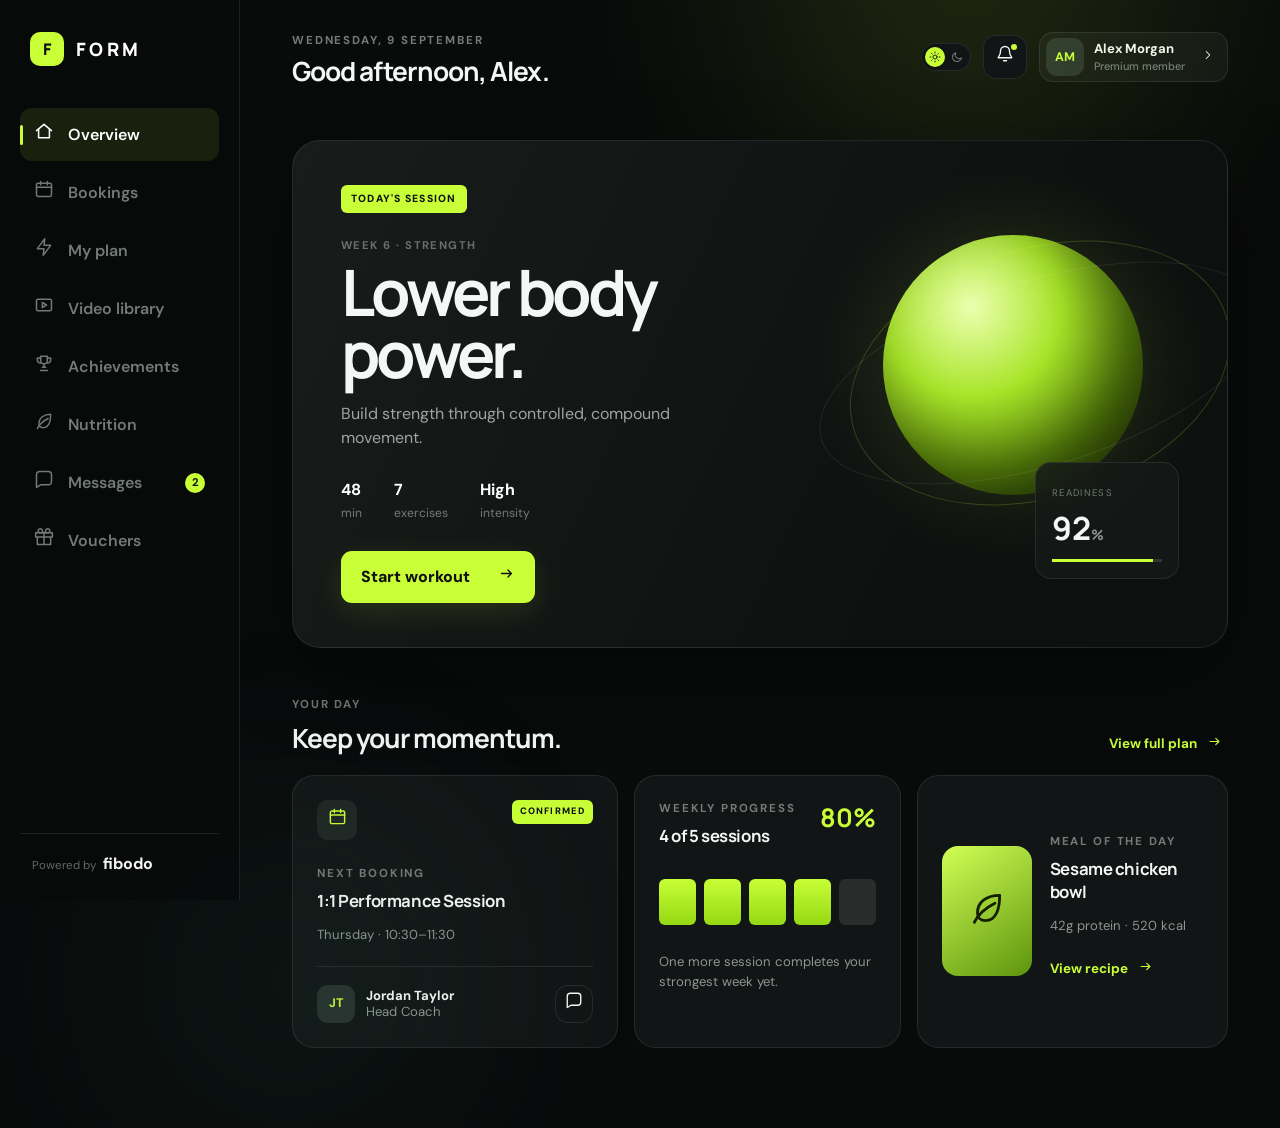
==== commit dba673c9: "Add" ====
--- a/index.html
+++ b/index.html
@@ -38,11 +38,6 @@
       <div class="hero-card">
         <div class="hero-copy"><span class="pill">TODAY'S SESSION</span><p class="micro">WEEK 6 · STRENGTH</p><h2>Lower body<br>power.</h2><p>Build strength through controlled, compound movement.</p><div class="hero-meta"><span><b>48</b> min</span><span><b>7</b> exercises</span><span><b>High</b> intensity</span></div><button class="primary" data-start>Start workout <span data-icon="arrow"></span></button></div>
         <div class="hero-visual" aria-hidden="true"><div class="orb"></div><div class="rings"></div><div class="stat-float"><small>READINESS</small><strong>92<span>%</span></strong><i></i></div></div>
-      </div>
-
-      <div class="home-booking-actions" aria-label="Booking options">
-        <button class="home-booking-button class-booking" data-view="productGroups"><span><small>TRAIN TOGETHER</small><strong>Book Class</strong></span><span class="booking-arrow" data-icon="arrow"></span></button>
-        <button class="home-booking-button one-to-one-booking" data-view="productGroups"><span><small>PERSONAL COACHING</small><strong>Book 1:1</strong></span><span class="booking-arrow" data-icon="arrow"></span></button>
       </div>
 
       <div class="section-heading"><div><p class="eyebrow">YOUR DAY</p><h3>Keep your momentum.</h3></div><button class="text-btn" data-view-link="plans">View full plan <span data-icon="arrow"></span></button></div>
@@ -101,17 +96,19 @@
       <div class="account-summary"><div><span>THIS MONTH</span><strong>12</strong><small>Sessions</small></div><div><span>CURRENT STREAK</span><strong>9</strong><small>Days</small></div><div><span>FORM POINTS</span><strong>2,460</strong><small>XP earned</small></div></div>
       <div class="account-section-heading"><p class="eyebrow">YOUR APP</p><h3>Everything in one place.</h3></div>
       <div class="account-tile-grid">
-        <button class="account-tile feature-tile" data-view="onDemand"><span class="tile-icon"><span data-icon="play"></span></span><div><strong>OnDemand</strong><small>Videos and playlists</small></div><span data-icon="chevron"></span></button>
-        <button class="account-tile" data-view="membershipShop"><span class="tile-icon"><span data-icon="crown"></span></span><div><strong>Memberships</strong><small>Explore and join</small></div><span data-icon="chevron"></span></button>
-        <button class="account-tile" data-view="voucherShop"><span class="tile-icon"><span data-icon="gift"></span></span><div><strong>Vouchers</strong><small>Choose the perfect gift</small></div><span data-icon="chevron"></span></button>
-        <button class="account-tile" data-view="about"><span class="tile-icon"><span data-icon="user"></span></span><div><strong>About</strong><small>Story, socials and reviews</small></div><span data-icon="chevron"></span></button>
-        <button class="account-tile" data-view="productGroups"><span class="tile-icon"><span data-icon="calendar"></span></span><div><strong>Product groups</strong><small>Book classes and sessions</small></div><span data-icon="chevron"></span></button>
-        <button class="account-tile" data-view="news"><span class="tile-icon"><span data-icon="document"></span></span><div><strong>News</strong><small>Updates from your team</small></div><span data-icon="chevron"></span></button>
+        <button class="account-tile feature-tile" data-view="profilePage"><span class="tile-icon"><span data-icon="user"></span></span><div><strong>Profile</strong><small>Personal details and goals</small></div><span data-icon="chevron"></span></button>
+        <button class="account-tile" data-view="bookings"><span class="tile-icon"><span data-icon="calendar"></span></span><div><strong>Bookings</strong><small>Upcoming sessions</small></div><span data-icon="chevron"></span></button>
+        <button class="account-tile" data-view="plans"><span class="tile-icon"><span data-icon="bolt"></span></span><div><strong>My plan</strong><small>Training programme</small></div><span data-icon="chevron"></span></button>
+        <button class="account-tile" data-view="videos"><span class="tile-icon"><span data-icon="library"></span></span><div><strong>Video library</strong><small>Expert coaching content</small></div><span data-icon="chevron"></span></button>
+        <button class="account-tile" data-view="rewards"><span class="tile-icon"><span data-icon="trophy"></span></span><div><strong>Achievements</strong><small>Levels, challenges and XP</small></div><span data-icon="chevron"></span></button>
+        <button class="account-tile" data-view="nutrition"><span class="tile-icon"><span data-icon="leaf"></span></span><div><strong>Nutrition</strong><small>Meals and daily targets</small></div><span data-icon="chevron"></span></button>
         <button class="account-tile" data-view="messages"><span class="tile-icon"><span data-icon="message"></span></span><div><strong>Messages</strong><small>Chat with your coach</small></div><span class="tile-alert">2</span><span data-icon="chevron"></span></button>
-        <button class="account-tile" data-view="plans"><span class="tile-icon"><span data-icon="bolt"></span></span><div><strong>Fitness &amp; diet plans</strong><small>Your personalised programme</small></div><span data-icon="chevron"></span></button>
+        <button class="account-tile" data-view="vouchers"><span class="tile-icon"><span data-icon="gift"></span></span><div><strong>Vouchers</strong><small>Purchase and redeem</small></div><span data-icon="chevron"></span></button>
         <button class="account-tile feature-tile" data-view="wallet"><span class="tile-icon"><span data-icon="wallet"></span></span><div><strong>Wallet</strong><small>Payments, credits and passes</small></div><span data-icon="chevron"></span></button>
-        <button class="account-tile" data-view="contacts"><span class="tile-icon"><span data-icon="phone"></span></span><div><strong>Contacts</strong><small>Coaches and key contacts</small></div><span data-icon="chevron"></span></button>
-        <button class="account-tile" data-view="profileHub"><span class="tile-icon"><span data-icon="settings"></span></span><div><strong>Profile</strong><small>Account, bookings and more</small></div><span data-icon="chevron"></span></button>
+        <button class="account-tile" data-view="membership"><span class="tile-icon"><span data-icon="crown"></span></span><div><strong>Membership</strong><small>Your plan and benefits</small></div><span data-icon="chevron"></span></button>
+        <button class="account-tile" data-view="activity"><span class="tile-icon"><span data-icon="activity"></span></span><div><strong>Activity</strong><small>Workout and payment history</small></div><span data-icon="chevron"></span></button>
+        <button class="account-tile" data-view="settings"><span class="tile-icon"><span data-icon="settings"></span></span><div><strong>Settings</strong><small>Preferences and privacy</small></div><span data-icon="chevron"></span></button>
+        <button class="account-tile" data-view="help"><span class="tile-icon"><span data-icon="help"></span></span><div><strong>Help & support</strong><small>FAQs and contact</small></div><span data-icon="chevron"></span></button>
       </div>
     </section>
 
@@ -126,30 +123,9 @@
     <section class="view detail-view" id="settings"><button class="back-account" data-view="account"><span data-icon="arrow"></span> Account</button><div class="detail-heading"><div><p class="eyebrow">PREFERENCES</p><h2>Settings.</h2><p>Control how your app works for you.</p></div></div><div class="settings-groups"><section class="settings-card card"><div class="settings-title"><span data-icon="bell"></span><div><h3>Notifications</h3><p>Choose what you want to hear about.</p></div></div><label class="setting-row"><span><strong>Booking reminders</strong><small>Receive reminders before sessions</small></span><input type="checkbox" checked><i></i></label><label class="setting-row"><span><strong>Coach messages</strong><small>Alert me when my coach replies</small></span><input type="checkbox" checked><i></i></label><label class="setting-row"><span><strong>Progress updates</strong><small>Weekly performance summaries</small></span><input type="checkbox" checked><i></i></label></section><section class="settings-card card"><div class="settings-title"><span data-icon="settings"></span><div><h3>App preferences</h3><p>Personalise your experience.</p></div></div><label class="setting-select"><span>Units</span><select><option>Metric — kg</option><option>Imperial — lb</option></select></label><label class="setting-select"><span>Start of week</span><select><option>Monday</option><option>Sunday</option></select></label><label class="setting-row"><span><strong>Sound effects</strong><small>Workout timers and achievements</small></span><input type="checkbox"><i></i></label></section><section class="settings-card card"><div class="settings-title"><span data-icon="shield"></span><div><h3>Privacy & security</h3><p>Manage your data and account access.</p></div></div><button class="settings-link" data-account-action="Password settings">Change password <span data-icon="chevron"></span></button><button class="settings-link" data-account-action="Privacy settings">Privacy preferences <span data-icon="chevron"></span></button><button class="settings-link" data-account-action="Data download">Download my data <span data-icon="chevron"></span></button></section></div><button class="sign-out"><span data-icon="logout"></span> Sign out</button></section>
 
     <section class="view detail-view" id="help"><button class="back-account" data-view="account"><span data-icon="arrow"></span> Account</button><div class="detail-heading"><div><p class="eyebrow">WE'RE HERE TO HELP</p><h2>Help & support.</h2><p>Find an answer or speak to the team.</p></div></div><div class="support-grid"><button data-account-action="Message support"><span data-icon="message"></span><strong>Message support</strong><small>Usually replies within one hour</small></button><button data-account-action="Call support"><span data-icon="phone"></span><strong>Call us</strong><small>Monday–Friday, 8am–6pm</small></button><button data-account-action="Help centre"><span data-icon="document"></span><strong>Help centre</strong><small>Guides and common questions</small></button></div><div class="faq-panel card"><p class="eyebrow">POPULAR QUESTIONS</p><details><summary>How do I reschedule a booking?<span>+</span></summary><p>Open Bookings, choose the session and select reschedule. Available times will appear instantly.</p></details><details><summary>Where can I see my completed workouts?<span>+</span></summary><p>Your completed sessions appear in Activity, including recorded sets, volume and session notes.</p></details><details><summary>How do vouchers and account credit work?<span>+</span></summary><p>Redeemed vouchers are added to your wallet and can be used automatically at checkout.</p></details><details><summary>Can my coach see my workout notes?<span>+</span></summary><p>Yes. Notes saved in the performance tracker can be reviewed by your coach to personalise future sessions.</p></details></div></section>
-    <section class="view portal-view" id="onDemand"><button class="back-account" data-view="account"><span data-icon="arrow"></span> App menu</button><div class="detail-heading"><div><p class="eyebrow">WATCH ANYWHERE</p><h2>OnDemand.</h2><p>Coach-led sessions, technique guides and programmes whenever you need them.</p></div></div><div class="feature-strip"><span class="pill">NEW SERIES</span><h2>Stronger foundations.</h2><p>A six-part programme built around confident movement.</p><button class="primary" data-action-toast="Playing episode one">Start watching <span data-icon="play"></span></button></div><div class="subnav"><button class="active">Featured</button><button>Playlists</button><button>Continue watching</button></div><div class="media-grid"><article><div class="media-art art-one"><button data-action-toast="Playing Full Body Strength"><span data-icon="play"></span></button><small>32 MIN</small></div><h3>Full body strength</h3><p>Strength Foundations · Episode 1</p></article><article><div class="media-art art-two"><button data-action-toast="Playing Mobility Reset"><span data-icon="play"></span></button><small>18 MIN</small></div><h3>Mobility reset</h3><p>Move Better · Episode 4</p></article><article><div class="media-art art-three"><button data-action-toast="Playing Core Control"><span data-icon="play"></span></button><small>24 MIN</small></div><h3>Core control</h3><p>Essential Strength · Episode 2</p></article></div><div class="account-section-heading"><p class="eyebrow">PLAYLISTS</p><h3>Made for your goals.</h3></div><div class="playlist-grid"><button data-action-toast="Strength playlist opened"><b>12 sessions</b><strong>Build strength</strong><span>Progressive sessions for confident lifting</span></button><button data-action-toast="Mobility playlist opened"><b>8 sessions</b><strong>Move better</strong><span>Mobility, recovery and flexibility</span></button><button data-action-toast="Quick workouts opened"><b>10 sessions</b><strong>Under 30 minutes</strong><span>Focused training for busy days</span></button></div></section>
-
-    <section class="view portal-view" id="membershipShop"><button class="back-account" data-view="account"><span data-icon="arrow"></span> App menu</button><div class="detail-heading"><div><p class="eyebrow">MEMBERSHIPS</p><h2>Choose your level.</h2><p>Flexible coaching memberships designed around the support you need.</p></div></div><div class="commerce-grid"><article><span>ESSENTIAL</span><h3>Build consistency</h3><p>Gym access, plans and OnDemand.</p><strong>£39<small>/month</small></strong><ul><li>Full OnDemand library</li><li>Monthly plan update</li><li>Member pricing</li></ul><button class="primary journey-start" data-kind="membership" data-product="Essential Membership" data-price="£39/month">Choose Essential</button></article><article class="popular"><i>MOST POPULAR</i><span>PREMIUM</span><h3>Complete coaching</h3><p>Personal guidance and accountability.</p><strong>£89<small>/month</small></strong><ul><li>Everything in Essential</li><li>Four 1:1 sessions</li><li>Unlimited messaging</li></ul><button class="primary journey-start" data-kind="membership" data-product="Premium Membership" data-price="£89/month">Choose Premium</button></article><article><span>ELITE</span><h3>Maximum support</h3><p>High-touch coaching and recovery.</p><strong>£149<small>/month</small></strong><ul><li>Everything in Premium</li><li>Weekly 1:1 session</li><li>Priority booking</li></ul><button class="primary journey-start" data-kind="membership" data-product="Elite Membership" data-price="£149/month">Choose Elite</button></article></div></section>
-
-    <section class="view portal-view" id="voucherShop"><button class="back-account" data-view="account"><span data-icon="arrow"></span> App menu</button><div class="detail-heading"><div><p class="eyebrow">VOUCHERS</p><h2>Give something meaningful.</h2><p>Choose an experience or let them decide with flexible credit.</p></div></div><div class="commerce-grid"><article><span>FLEXIBLE</span><h3>Digital gift card</h3><p>Redeem against any session or membership.</p><strong>From £25</strong><button class="primary journey-start" data-kind="voucher" data-product="Digital Gift Card" data-price="£50">Select voucher</button></article><article><span>COACHING</span><h3>1:1 performance session</h3><p>A personalised 60-minute coaching experience.</p><strong>£65</strong><button class="primary journey-start" data-kind="voucher" data-product="1:1 Performance Voucher" data-price="£65">Select voucher</button></article><article><span>PACK</span><h3>Three session pack</h3><p>Momentum, progression and expert support.</p><strong>£175</strong><button class="primary journey-start" data-kind="voucher" data-product="Three Session Voucher" data-price="£175">Select voucher</button></article></div></section>
-
-    <section class="view portal-view" id="productGroups"><button class="back-account" data-view="account"><span data-icon="arrow"></span> App menu</button><div class="detail-heading"><div><p class="eyebrow">BOOK AN EXPERIENCE</p><h2>Product groups.</h2><p>Choose a service, find a time and confirm your place.</p></div></div><div class="commerce-grid"><article><span>1:1 COACHING</span><h3>Performance session</h3><p>Personalised coaching built around you.</p><strong>From £65</strong><button class="primary journey-start" data-kind="booking" data-product="1:1 Performance Session" data-price="£65">View times</button></article><article><span>SMALL GROUP</span><h3>Strength Lab</h3><p>Technique and progression, maximum six people.</p><strong>£18</strong><button class="primary journey-start" data-kind="booking" data-product="Strength Lab" data-price="£18">View times</button></article><article><span>RECOVERY</span><h3>Movement review</h3><p>Mobility screening and personalised reset.</p><strong>£45</strong><button class="primary journey-start" data-kind="booking" data-product="Movement Review" data-price="£45">View times</button></article></div></section>
-
-    <section class="view portal-view" id="about"><button class="back-account" data-view="account"><span data-icon="arrow"></span> App menu</button><div class="about-hero"><p class="eyebrow">ABOUT FORM</p><h2>Coaching for a stronger life.</h2><p>We combine expert coaching, thoughtful programming and a genuinely personal approach.</p></div><div class="info-grid"><article><span data-icon="user"></span><h3>About</h3><p>Meet the team and discover the values behind FORM.</p><button data-action-toast="Our story opened">Our story</button></article><article><span data-icon="message"></span><h3>Social media</h3><p>Training ideas, member stories and motivation.</p><button data-action-toast="Instagram opened">Follow us</button></article><article><span data-icon="shield"></span><h3>Credentials</h3><p>Qualified, insured and always developing.</p><button data-action-toast="Credentials opened">View credentials</button></article><article><span data-icon="star"></span><h3>Reviews</h3><p>“The most considered coaching I’ve experienced.”</p><button data-action-toast="Reviews opened">Read 128 reviews</button></article></div></section>
-
-    <section class="view portal-view" id="news"><button class="back-account" data-view="account"><span data-icon="arrow"></span> App menu</button><div class="detail-heading"><div><p class="eyebrow">LATEST FROM FORM</p><h2>News.</h2><p>Ideas, community stories and updates from your coaching team.</p></div></div><div class="news-grid"><article class="news-feature"><span>TRAINING · 8 SEP</span><h2>Why consistency beats intensity.</h2><p>How small, repeatable wins create the strongest long-term results.</p><button data-action-toast="Article opened">Read article</button></article><article><span>COMMUNITY · 4 SEP</span><h3>Member of the month</h3><p>Sam shares the habits behind a transformative first year.</p><button data-action-toast="Article opened">Read more</button></article><article><span>NUTRITION · 1 SEP</span><h3>Five high-protein lunches</h3><p>Simple, satisfying meals that make preparation easier.</p><button data-action-toast="Article opened">Read more</button></article></div></section>
-
-    <section class="view detail-view" id="contacts"><button class="back-account" data-view="account"><span data-icon="arrow"></span> App menu</button><div class="detail-heading"><div><p class="eyebrow">YOUR PEOPLE</p><h2>Contacts.</h2><p>Coaches, family members and key contacts connected to your account.</p></div><button class="primary" data-action-toast="Add contact opened">Add contact <span data-icon="plus"></span></button></div><div class="contact-list"><article><span class="avatar online">JT</span><div><strong>Jordan Taylor</strong><p>Head Coach · Primary contact</p></div><button data-view="messages">Message</button></article><article><span class="avatar">MC</span><div><strong>Maya Chen</strong><p>Mobility Coach</p></div><button data-view="messages">Message</button></article><article><span class="avatar">SM</span><div><strong>Sam Morgan</strong><p>Family member · Emergency contact</p></div><button data-action-toast="Contact details opened">Details</button></article></div></section>
-
-    <section class="view account-view" id="profileHub"><button class="back-account" data-view="account"><span data-icon="arrow"></span> App menu</button><div class="account-banner"><div class="account-avatar">AM<span></span></div><div><p class="eyebrow">PROFILE</p><h2>Alex Morgan</h2><p>Manage every part of your account.</p></div></div><div class="account-section-heading"><p class="eyebrow">ACCOUNT &amp; ACTIVITY</p><h3>Your profile.</h3></div><div class="account-tile-grid"><button class="account-tile feature-tile" data-view="profilePage"><span class="tile-icon"><span data-icon="user"></span></span><div><strong>Account / edit details</strong><small>Password and personal details</small></div><span data-icon="chevron"></span></button><button class="account-tile" data-view="settings"><span class="tile-icon"><span data-icon="settings"></span></span><div><strong>Settings</strong><small>Preferences and security</small></div><span data-icon="chevron"></span></button><button class="account-tile" data-view="membership"><span class="tile-icon"><span data-icon="crown"></span></span><div><strong>Membership</strong><small>Plan and billing</small></div><span data-icon="chevron"></span></button><button class="account-tile" data-view="bookings"><span class="tile-icon"><span data-icon="calendar"></span></span><div><strong>Bookings</strong><small>Manage bookings</small></div><span data-icon="chevron"></span></button><button class="account-tile" data-view="watchlist"><span class="tile-icon"><span data-icon="play"></span></span><div><strong>Watchlists</strong><small>Manage saved videos</small></div><span data-icon="chevron"></span></button><button class="account-tile" data-view="wallet"><span class="tile-icon"><span data-icon="card"></span></span><div><strong>Card details</strong><small>Payments and vouchers</small></div><span data-icon="chevron"></span></button><button class="account-tile" data-view="contacts"><span class="tile-icon"><span data-icon="phone"></span></span><div><strong>Family members</strong><small>Key contacts and colleagues</small></div><span data-icon="chevron"></span></button><button class="account-tile" data-view="qrCode"><span class="tile-icon"><span data-icon="activity"></span></span><div><strong>QR code</strong><small>Quick check-in</small></div><span data-icon="chevron"></span></button><button class="account-tile" data-action-toast="Rate us opened"><span class="tile-icon"><span data-icon="star"></span></span><div><strong>Rate us</strong><small>Share your experience</small></div><span data-icon="chevron"></span></button><button class="account-tile" data-view="help"><span class="tile-icon"><span data-icon="help"></span></span><div><strong>Help &amp; support</strong><small>Contact, FAQs and delete account</small></div><span data-icon="chevron"></span></button><button class="account-tile danger-tile" data-action-toast="You have been safely logged out"><span class="tile-icon"><span data-icon="logout"></span></span><div><strong>Logout</strong><small>Sign out of this device</small></div><span data-icon="chevron"></span></button></div></section>
-
-    <section class="view detail-view" id="watchlist"><button class="back-account" data-view="profileHub"><span data-icon="arrow"></span> Profile</button><div class="detail-heading"><div><p class="eyebrow">SAVED FOR LATER</p><h2>Your watchlist.</h2><p>Keep your favourite content close.</p></div></div><div class="media-grid"><article><div class="media-art art-one"><button data-action-toast="Playing Squat Masterclass"><span data-icon="play"></span></button></div><h3>Squat masterclass</h3><p>Technique · 21 min</p></article><article><div class="media-art art-two"><button data-action-toast="Playing Recovery Flow"><span data-icon="play"></span></button></div><h3>Recovery flow</h3><p>Mobility · 16 min</p></article></div></section>
-
-    <section class="view detail-view" id="qrCode"><button class="back-account" data-view="profileHub"><span data-icon="arrow"></span> Profile</button><div class="qr-panel card"><p class="eyebrow">YOUR MEMBER PASS</p><h2>Ready to check in.</h2><div class="fake-qr"><i></i></div><strong>Alex Morgan</strong><span>Member #FORM-20418</span><p>Present this code at reception when you arrive.</p></div></section>
-
-    <section class="view journey-view" id="journey"><button class="back-account" id="journeyBack"><span data-icon="arrow"></span> Back</button><div class="journey-steps"><span class="active">1<i>Choose</i></span><span>2<i id="stepTwoLabel">Select</i></span><span>3<i>Participants</i></span><span>4<i>Checkout</i></span></div><div class="journey-layout"><div class="journey-main card"><p class="eyebrow" id="journeyEyebrow">YOUR SELECTION</p><h2 id="journeyTitle">Complete your booking.</h2><div id="journeyContent"></div></div><aside class="order-card"><p class="eyebrow">ORDER SUMMARY</p><h3 id="orderProduct">Premium Membership</h3><span id="orderDetail">Alex Morgan</span><div><span>Total</span><strong id="orderPrice">£89</strong></div><button class="primary" id="journeyNext">Continue <span data-icon="arrow"></span></button><small>Secure checkout · Cancel anytime</small></aside></div></section>
   </main>
 
-  <nav class="mobile-nav" aria-label="Mobile navigation"><button class="nav-item active" data-view="home"><span data-icon="home"></span><em>Home</em></button><button class="nav-item" data-view="wallet"><span data-icon="wallet"></span><em>Wallet</em></button><button class="nav-item" data-view="messages"><span data-icon="message"></span><em>Messages</em></button><button class="nav-item" data-view="contacts"><span data-icon="phone"></span><em>Contacts</em></button><button class="nav-item" data-view="profileHub"><span data-icon="user"></span><em>Profile</em></button></nav>
+  <nav class="mobile-nav" aria-label="Mobile navigation"><button class="nav-item active" data-view="home"><span data-icon="home"></span><em>Home</em></button><button class="nav-item" data-view="bookings"><span data-icon="calendar"></span><em>Book</em></button><button class="nav-item" data-view="plans"><span data-icon="bolt"></span><em>Plan</em></button><button class="nav-item" data-view="videos"><span data-icon="library"></span><em>Watch</em></button><button class="nav-item" data-view="rewards"><span data-icon="trophy"></span><em>Rewards</em></button><button class="nav-item" data-view="messages"><span data-icon="message"></span><em>Chat</em></button></nav>
   <div class="modal" id="modal" aria-hidden="true"><div class="modal-backdrop" data-close></div><div class="modal-panel" role="dialog" aria-modal="true" aria-labelledby="modalTitle"><button class="modal-close" data-close aria-label="Close">×</button><div class="modal-icon"><span data-icon="play"></span></div><p class="eyebrow">FORM COACHING</p><h3 id="modalTitle">Ready to train?</h3><p id="modalText">Your session timer and exercise guidance are ready.</p><button class="primary" data-close>Let’s go <span data-icon="arrow"></span></button></div></div>
   <div class="toast" id="toast" role="status"></div>
   <div class="video-modal" id="videoModal" aria-hidden="true"><div class="modal-backdrop" data-video-close></div><div class="video-modal-panel" role="dialog" aria-modal="true" aria-labelledby="videoModalTitle"><button class="modal-close" data-video-close aria-label="Close video">×</button><div class="video-frame"><iframe id="youtubePlayer" title="YouTube video player" src="about:blank" allow="accelerometer; autoplay; clipboard-write; encrypted-media; gyroscope; picture-in-picture; web-share" allowfullscreen></iframe></div><div class="video-modal-copy"><p class="eyebrow">VIDEO LIBRARY</p><h3 id="videoModalTitle">Video</h3><a id="youtubeLink" href="#" target="_blank" rel="noopener">Open on YouTube <span data-icon="arrow"></span></a></div></div></div>
--- a/app.css
+++ b/app.css
@@ -1,5351 +1,19 @@
-:root {
-    --ink: #090b0b;
-    --panel: #121515;
-    --panel2: #191d1c;
-    --text: #f5f7f5;
-    --muted: #8d9692;
-    --line: rgba(255, 255, 255, .09);
-    --lime: #c8ff36;
-    --lime2: #95d813;
-    --radius: 22px;
-    --shadow: 0 28px 80px rgba(0, 0, 0, .34)
-}
-
-* {
-    box-sizing: border-box
-}
-
-html {
-    scroll-behavior: smooth
-}
-
-body {
-    margin: 0;
-    background: var(--ink);
-    color: var(--text);
-    font: 16px/1.5 'DM Sans', sans-serif;
-    min-height: 100vh;
-    overflow-x: hidden
-}
-
-button,
-input {
-    font: inherit
-}
-
-button {
-    color: inherit
-}
-
-.ambient {
-    position: fixed;
-    border-radius: 50%;
-    filter: blur(120px);
-    pointer-events: none;
-    opacity: .12
-}
-
-.ambient-one {
-    width: 420px;
-    height: 420px;
-    background: var(--lime);
-    right: 8%;
-    top: -240px
-}
-
-.ambient-two {
-    width: 320px;
-    height: 320px;
-    background: #347b64;
-    left: 10%;
-    bottom: -240px
-}
-
-.sidebar {
-    position: fixed;
-    inset: 0 auto 0 0;
-    width: 240px;
-    padding: 32px 20px 24px;
-    border-right: 1px solid var(--line);
-    background: rgba(9, 11, 11, .86);
-    backdrop-filter: blur(24px);
-    z-index: 20;
-    display: flex;
-    flex-direction: column
-}
-
-.brand {
-    display: flex;
-    align-items: center;
-    gap: 12px;
-    color: #fff;
-    text-decoration: none;
-    font: 800 1.15rem/1 'Manrope';
-    letter-spacing: .18em;
-    padding: 0 10px 42px
-}
-
-.brand-mark {
-    width: 34px;
-    height: 34px;
-    background: var(--lime);
-    color: #111;
-    display: grid;
-    place-items: center;
-    border-radius: 10px;
-    letter-spacing: 0;
-    font-size: 1rem
-}
-
-.desktop-nav {
-    display: grid;
-    gap: 5px
-}
-
-.nav-item {
-    position: relative;
-    border: 0;
-    background: transparent;
-    display: flex;
-    align-items: center;
-    gap: 14px;
-    padding: 13px 14px;
-    border-radius: 12px;
-    color: #727a77;
-    cursor: pointer;
-    text-align: left;
-    transition: .2s ease
-}
-
-.nav-item:hover {
-    color: #fff;
-    background: rgba(255, 255, 255, .04)
-}
-
-.nav-item.active {
-    color: #fff;
-    background: rgba(200, 255, 54, .09)
-}
-
-.nav-item.active:before {
-    content: "";
-    position: absolute;
-    left: 0;
-    width: 3px;
-    height: 20px;
-    background: var(--lime);
-    border-radius: 3px
-}
-
-.nav-item svg {
-    width: 20px;
-    height: 20px
-}
-
-.nav-item em {
-    font-style: normal;
-    font-weight: 600
-}
-
-.notice {
-    margin-left: auto;
-    min-width: 20px;
-    height: 20px;
-    border-radius: 10px;
-    background: var(--lime);
-    color: #111;
-    font-size: .7rem;
-    display: grid;
-    place-items: center
-}
-
-.sidebar-foot {
-    margin-top: auto;
-    padding: 18px 12px 0;
-    border-top: 1px solid var(--line);
-    display: flex;
-    align-items: baseline;
-    gap: 7px;
-    color: #666;
-    font-size: .72rem
-}
-
-.sidebar-foot strong {
-    font-size: 1rem;
-    color: #f4f4f4
-}
-
-.shell {
-    margin-left: 240px;
-    max-width: 1440px;
-    padding: 32px 52px 80px
-}
-
-.topbar {
-    height: 76px;
-    display: flex;
-    align-items: flex-start;
-    justify-content: space-between;
-    margin-bottom: 32px
-}
-
-.eyebrow {
-    font-size: .72rem;
-    letter-spacing: .16em;
-    font-weight: 700;
-    color: #727b77;
-    margin: 0 0 7px;
-    text-transform: uppercase
-}
-
-.topbar h1 {
-    font: 700 1.65rem/1.2 'Manrope';
-    margin: 0;
-    letter-spacing: -.035em
-}
-
-.top-actions {
-    display: flex;
-    gap: 12px;
-    align-items: center
-}
-
-.icon-btn,
-.round-btn {
-    border: 1px solid var(--line);
-    background: var(--panel);
-    width: 44px;
-    height: 44px;
-    border-radius: 13px;
-    display: grid;
-    place-items: center;
-    cursor: pointer
-}
-
-.icon-btn {
-    position: relative
-}
-
-.icon-btn i {
-    width: 6px;
-    height: 6px;
-    background: var(--lime);
-    position: absolute;
-    border-radius: 50%;
-    right: 9px;
-    top: 8px
-}
-
-.icon-btn svg,
-.round-btn svg {
-    width: 18px
-}
-
-.profile {
-    border: 1px solid var(--line);
-    background: var(--panel);
-    border-radius: 14px;
-    height: 50px;
-    padding: 5px 12px 5px 6px;
-    display: flex;
-    gap: 10px;
-    align-items: center;
-    cursor: pointer
-}
-
-.profile>span:first-child,
-.avatar {
-    width: 38px;
-    height: 38px;
-    border-radius: 11px;
-    background: #27302d;
-    color: var(--lime);
-    display: grid;
-    place-items: center;
-    font-weight: 700;
-    font-size: .78rem
-}
-
-.profile b {
-    font-size: .82rem;
-    text-align: left;
-    line-height: 1.2
-}
-
-.profile small {
-    display: block;
-    color: #737b78;
-    font-weight: 500;
-    margin-top: 3px
-}
-
-.profile svg {
-    width: 14px;
-    margin-left: 6px
-}
-
-.view {
-    display: none;
-    animation: fade .34s ease
-}
-
-.view.active {
-    display: block
-}
-
-@keyframes fade {
-    from {
-        opacity: 0;
-        transform: translateY(7px)
-    }
-
-    to {
-        opacity: 1;
-        transform: none
-    }
-}
-
-.hero-card {
-    min-height: 410px;
-    background: linear-gradient(115deg, #181c1b, #0e1010 74%);
-    border: 1px solid var(--line);
-    border-radius: 28px;
-    padding: 44px 48px;
-    position: relative;
-    overflow: hidden;
-    display: grid;
-    grid-template-columns: 1.05fr .95fr;
-    box-shadow: var(--shadow)
-}
-
-.hero-copy {
-    position: relative;
-    z-index: 2
-}
-
-.pill,
-.status {
-    display: inline-block;
-    background: var(--lime);
-    color: #101210;
-    padding: 6px 10px;
-    border-radius: 6px;
-    font-size: .65rem;
-    letter-spacing: .12em;
-    font-weight: 800
-}
-
-.micro {
-    color: #69706e;
-    font-weight: 700;
-    letter-spacing: .13em;
-    font-size: .7rem;
-    margin: 24px 0 8px
-}
-
-.hero-copy h2,
-.voucher-hero h2,
-.program-feature h2 {
-    font: 700 clamp(2.6rem, 5vw, 4.8rem)/.96 'Manrope';
-    letter-spacing: -.065em;
-    margin: 0 0 18px
-}
-
-.hero-copy>p:not(.micro) {
-    color: #9da5a1;
-    max-width: 400px
-}
-
-.hero-meta {
-    display: flex;
-    gap: 32px;
-    margin: 28px 0
-}
-
-.hero-meta span {
-    font-size: .76rem;
-    color: #737b77
-}
-
-.hero-meta b {
-    display: block;
-    font-size: 1rem;
-    color: #fff;
-    margin-bottom: 2px
-}
-
-.primary {
-    border: 0;
-    background: var(--lime);
-    color: #111;
-    padding: 14px 20px;
-    border-radius: 11px;
-    font-weight: 800;
-    display: inline-flex;
-    align-items: center;
-    gap: 28px;
-    cursor: pointer;
-    box-shadow: 0 8px 30px rgba(200, 255, 54, .12);
-    transition: .2s
-}
-
-.primary:hover {
-    background: #d6ff67;
-    transform: translateY(-2px)
-}
-
-.primary svg {
-    width: 17px
-}
-
-.hero-visual {
-    position: relative;
-    min-height: 300px
-}
-
-.orb {
-    position: absolute;
-    width: 260px;
-    height: 260px;
-    border-radius: 50%;
-    right: 9%;
-    top: 12%;
-    background: radial-gradient(circle at 34% 28%, #ebffaf, #a8e529 35%, #5f8d0c 65%, #182604);
-    box-shadow: inset -28px -28px 65px rgba(0, 0, 0, .42), 0 0 90px rgba(200, 255, 54, .14)
-}
-
-.rings {
-    position: absolute;
-    width: 390px;
-    height: 250px;
-    right: -14%;
-    top: 15%;
-    border: 1px solid rgba(200, 255, 54, .19);
-    border-radius: 50%;
-    transform: rotate(-17deg)
-}
-
-.rings:after {
-    content: "";
-    position: absolute;
-    inset: 31px -35px;
-    border: 1px solid rgba(255, 255, 255, .08);
-    border-radius: 50%
-}
-
-.stat-float {
-    position: absolute;
-    right: 0;
-    bottom: 24px;
-    width: 144px;
-    padding: 16px;
-    background: rgba(22, 25, 24, .8);
-    border: 1px solid var(--line);
-    border-radius: 16px;
-    backdrop-filter: blur(20px)
-}
-
-.stat-float small {
-    color: #707975;
-    font-size: .6rem;
-    letter-spacing: .14em
-}
-
-.stat-float strong {
-    display: block;
-    font: 700 2rem 'Manrope';
-    margin: 3px 0 9px
-}
-
-.stat-float strong span {
-    font-size: .9rem;
-    color: var(--muted)
-}
-
-.stat-float i {
-    display: block;
-    width: 100%;
-    height: 3px;
-    background: linear-gradient(90deg, var(--lime) 92%, #333 92%)
-}
-
-.section-heading {
-    display: flex;
-    justify-content: space-between;
-    align-items: end;
-    margin: 48px 0 19px
-}
-
-.section-heading h3,
-.voucher-checkout h3 {
-    font: 700 1.65rem 'Manrope';
-    letter-spacing: -.04em;
-    margin: 0
-}
-
-.text-btn {
-    border: 0;
-    background: transparent;
-    color: var(--lime);
-    display: flex;
-    gap: 10px;
-    align-items: center;
-    font-size: .84rem;
-    font-weight: 700;
-    cursor: pointer
-}
-
-.text-btn svg {
-    width: 15px
-}
-
-.dashboard-grid {
-    display: grid;
-    grid-template-columns: 1.1fr .9fr 1.05fr;
-    gap: 16px
-}
-
-.card {
-    background: var(--panel);
-    border: 1px solid var(--line);
-    border-radius: var(--radius);
-    padding: 24px
-}
-
-.card-top {
-    display: flex;
-    justify-content: space-between;
-    align-items: flex-start
-}
-
-.icon-chip {
-    width: 40px;
-    height: 40px;
-    background: #202624;
-    border-radius: 11px;
-    color: var(--lime);
-    display: grid;
-    place-items: center
-}
-
-.icon-chip svg {
-    width: 19px
-}
-
-.status {
-    font-size: .58rem;
-    padding: 5px 8px
-}
-
-.card>h4,
-.card h4,
-.booking-item h4,
-.exercise h4,
-.meal-row h4,
-.chat h4 {
-    font: 700 1.05rem 'Manrope';
-    letter-spacing: -.025em;
-    margin: 5px 0
-}
-
-.next-session>.eyebrow {
-    margin-top: 25px
-}
-
-.muted,
-.card small {
-    color: var(--muted);
-    font-size: .82rem
-}
-
-.coach {
-    margin-top: 21px;
-    padding-top: 18px;
-    border-top: 1px solid var(--line);
-    display: flex;
-    align-items: center;
-    gap: 11px
-}
-
-.coach div {
-    display: grid;
-    line-height: 1.2
-}
-
-.coach b {
-    font-size: .82rem
-}
-
-.coach .round-btn {
-    margin-left: auto;
-    width: 38px;
-    height: 38px
-}
-
-.score {
-    font: 700 1.6rem 'Manrope';
-    color: var(--lime)
-}
-
-.bars {
-    display: flex;
-    gap: 8px;
-    margin: 27px 0
-}
-
-.bars i {
-    height: 46px;
-    flex: 1;
-    border-radius: 6px;
-    background: #282d2b
-}
-
-.bars .done {
-    background: linear-gradient(180deg, var(--lime), var(--lime2))
-}
-
-.meal-card {
-    display: flex;
-    gap: 18px;
-    align-items: center
-}
-
-.meal-art {
-    width: 90px;
-    height: 130px;
-    flex: 0 0 auto;
-    border-radius: 16px;
-    background: linear-gradient(145deg, #d1ff55, #5d940d);
-    display: grid;
-    place-items: center;
-    color: #152000
-}
-
-.meal-art svg {
-    width: 38px;
-    height: 38px
-}
-
-.meal-card .text-btn {
-    padding: 10px 0
-}
-
-.booking-layout {
-    display: grid;
-    grid-template-columns: .9fr 1.1fr;
-    gap: 18px
-}
-
-.calendar-head {
-    display: flex;
-    align-items: center;
-    justify-content: space-between;
-    margin-bottom: 25px
-}
-
-.calendar-head h4 {
-    font-size: 1rem
-}
-
-.calendar-head .round-btn {
-    width: 34px;
-    height: 34px
-}
-
-.weekdays,
-.dates {
-    display: grid;
-    grid-template-columns: repeat(7, 1fr);
-    text-align: center;
-    gap: 8px
-}
-
-.weekdays {
-    color: #69716e;
-    font-size: .65rem;
-    font-weight: 700;
-    margin-bottom: 8px
-}
-
-.dates button {
-    aspect-ratio: 1;
-    border: 0;
-    background: transparent;
-    color: #a1a8a5;
-    border-radius: 50%;
-    cursor: pointer
-}
-
-.dates button:hover,
-.dates button.selected {
-    background: var(--lime);
-    color: #111;
-    font-weight: 800
-}
-
-.dates button.dim {
-    color: #343a38
-}
-
-.agenda {
-    display: grid;
-    gap: 12px;
-    align-content: start
-}
-
-.agenda>.eyebrow {
-    margin: 5px 0
-}
-
-.booking-item {
-    background: var(--panel);
-    border: 1px solid var(--line);
-    border-radius: 16px;
-    padding: 19px;
-    display: flex;
-    align-items: center;
-    gap: 18px
-}
-
-.booking-item time {
-    width: 50px;
-    height: 54px;
-    border-right: 1px solid var(--line);
-    font-size: .58rem;
-    color: var(--muted);
-    letter-spacing: .12em
-}
-
-.booking-item time b {
-    display: block;
-    font: 700 1.45rem 'Manrope';
-    color: #fff
-}
-
-.booking-item div {
-    flex: 1
-}
-
-.booking-item p {
-    margin: 3px 0;
-    color: var(--muted);
-    font-size: .78rem
-}
-
-.status.wait {
-    background: #262c2a;
-    color: #9da5a1
-}
-
-.week-switch {
-    display: flex;
-    border: 1px solid var(--line);
-    border-radius: 11px;
-    align-items: center;
-    overflow: hidden
-}
-
-.week-switch button {
-    width: 40px;
-    height: 40px;
-    background: var(--panel);
-    border: 0;
-    cursor: pointer
-}
-
-.week-switch span {
-    padding: 0 15px;
-    font-size: .8rem;
-    color: #a5aca8
-}
-
-.plan-grid {
-    display: grid;
-    grid-template-columns: .86fr 1.14fr;
-    gap: 18px
-}
-
-.program-feature {
-    min-height: 440px;
-    border-radius: 24px;
-    background: linear-gradient(155deg, #24421b, #111710 60%);
-    border: 1px solid rgba(200, 255, 54, .15);
-    padding: 34px;
-    position: relative;
-    overflow: hidden;
-    display: flex;
-    align-items: flex-end
-}
-
-.program-feature h2 {
-    font-size: 3.1rem;
-    margin: 18px 0 10px
-}
-
-.program-feature p {
-    color: #9ea79f
-}
-
-.program-feature .primary {
-    margin-top: 16px
-}
-
-.program-number {
-    position: absolute;
-    right: -15px;
-    top: -45px;
-    font: 800 11rem 'Manrope';
-    color: rgba(200, 255, 54, .07)
-}
-
-.exercise-list {
-    display: grid;
-    gap: 10px
-}
-
-.exercise {
-    background: var(--panel);
-    border: 1px solid var(--line);
-    padding: 19px;
-    border-radius: 16px;
-    display: flex;
-    align-items: center;
-    gap: 18px
-}
-
-.exercise-num {
-    font: 600 .76rem 'Manrope';
-    color: var(--lime)
-}
-
-.exercise div {
-    flex: 1
-}
-
-.exercise p {
-    margin: 3px 0;
-    color: var(--muted);
-    font-size: .78rem
-}
-
-.video-btn {
-    border: 1px solid var(--line);
-    background: #1b1f1e;
-    border-radius: 10px;
-    padding: 10px 12px;
-    display: flex;
-    gap: 7px;
-    align-items: center;
-    font-size: .74rem;
-    cursor: pointer
-}
-
-.video-btn svg {
-    width: 13px;
-    color: var(--lime)
-}
-
-.exercise.complete {
-    border-color: rgba(200, 255, 54, .22)
-}
-
-.nutrition-total {
-    text-align: right
-}
-
-.nutrition-total span {
-    display: block;
-    color: var(--muted);
-    font-size: .72rem
-}
-
-.nutrition-total b {
-    font-size: 1.05rem
-}
-
-.macro-row {
-    display: grid;
-    grid-template-columns: repeat(3, 1fr);
-    gap: 12px;
-    margin-bottom: 18px
-}
-
-.macro {
-    padding: 20px;
-    background: var(--panel);
-    border: 1px solid var(--line);
-    border-radius: 16px;
-    display: grid;
-    grid-template-columns: 1fr auto;
-    gap: 12px
-}
-
-.macro span {
-    font-size: .65rem;
-    letter-spacing: .13em;
-    color: var(--muted);
-    font-weight: 700
-}
-
-.macro b {
-    font-family: 'Manrope'
-}
-
-.macro i {
-    grid-column: 1/-1;
-    height: 4px;
-    background: linear-gradient(90deg, var(--lime) var(--fill), #2d3331 var(--fill));
-    border-radius: 4px
-}
-
-.meal-list {
-    display: grid;
-    gap: 10px
-}
-
-.meal-row {
-    display: grid;
-    grid-template-columns: 55px 1fr 70px 42px;
-    align-items: center;
-    background: var(--panel);
-    border: 1px solid var(--line);
-    border-radius: 17px;
-    padding: 20px 22px
-}
-
-.meal-row.featured {
-    background: linear-gradient(90deg, rgba(200, 255, 54, .1), var(--panel));
-    border-color: rgba(200, 255, 54, .2)
-}
-
-.meal-index {
-    font: 700 .85rem 'Manrope';
-    color: var(--lime)
-}
-
-.meal-row small {
-    font-size: .6rem;
-    letter-spacing: .12em;
-    color: var(--muted)
-}
-
-.meal-row p {
-    font-size: .77rem;
-    color: var(--muted);
-    margin: 3px 0
-}
-
-.meal-cal {
-    text-align: right
-}
-
-.meal-cal b {
-    font: 700 1.05rem 'Manrope';
-    display: block
-}
-
-.meal-cal small {
-    display: block
-}
-
-.meal-row .round-btn {
-    width: 36px;
-    height: 36px;
-    margin-left: 8px
-}
-
-.messages-shell {
-    height: calc(100vh - 140px);
-    min-height: 560px;
-    display: grid;
-    grid-template-columns: 350px 1fr;
-    border: 1px solid var(--line);
-    border-radius: 24px;
-    overflow: hidden;
-    background: var(--panel)
-}
-
-.conversations {
-    border-right: 1px solid var(--line);
-    padding: 12px
-}
-
-.section-heading.compact {
-    margin: 19px 13px 30px
-}
-
-.conversation {
-    width: 100%;
-    border: 0;
-    background: transparent;
-    padding: 15px;
-    border-radius: 14px;
-    display: grid;
-    grid-template-columns: 44px 1fr auto;
-    gap: 10px;
-    text-align: left;
-    align-items: center;
-    cursor: pointer
-}
-
-.conversation.active {
-    background: #1c211f
-}
-
-.conversation div p {
-    margin: 4px 0 0;
-    max-width: 175px;
-    white-space: nowrap;
-    overflow: hidden;
-    text-overflow: ellipsis;
-    color: var(--muted);
-    font-size: .72rem
-}
-
-.conversation time {
-    font-size: .6rem;
-    color: #69716e
-}
-
-.avatar.online {
-    position: relative
-}
-
-.chat {
-    display: flex;
-    flex-direction: column
-}
-
-.chat header {
-    height: 74px;
-    border-bottom: 1px solid var(--line);
-    display: flex;
-    align-items: center;
-    padding: 12px 20px;
-    gap: 11px
-}
-
-.chat header div {
-    flex: 1
-}
-
-.chat header p {
-    font-size: .68rem;
-    color: var(--lime);
-    margin: 1px 0
-}
-
-.chat header .round-btn {
-    width: 38px;
-    height: 38px
-}
-
-.chat-body {
-    flex: 1;
-    padding: 28px;
-    overflow: auto;
-    display: flex;
-    flex-direction: column;
-    gap: 14px;
-    background: radial-gradient(circle at 100% 0, rgba(200, 255, 54, .04), transparent 30%)
-}
-
-.bubble {
-    max-width: 70%;
-    padding: 13px 15px;
-    border-radius: 15px;
-    font-size: .84rem
-}
-
-.bubble time {
-    display: block;
-    font-size: .58rem;
-    color: #66706c;
-    margin-top: 5px
-}
-
-.coach-bubble {
-    background: #212624;
-    align-self: flex-start;
-    border-bottom-left-radius: 4px
-}
-
-.user-bubble {
-    background: var(--lime);
-    color: #111;
-    align-self: flex-end;
-    border-bottom-right-radius: 4px
-}
-
-.user-bubble time {
-    color: #516014
-}
-
-.composer {
-    margin: 15px;
-    display: flex;
-    background: #1a1f1d;
-    border: 1px solid var(--line);
-    border-radius: 14px;
-    padding: 5px
-}
-
-.composer input {
-    flex: 1;
-    background: transparent;
-    border: 0;
-    outline: 0;
-    color: #fff;
-    padding: 10px
-}
-
-.composer button {
-    border: 0;
-    background: var(--lime);
-    color: #111;
-    width: 42px;
-    height: 42px;
-    border-radius: 10px;
-    display: grid;
-    place-items: center;
-    cursor: pointer
-}
-
-.composer svg {
-    width: 17px
-}
-
-.voucher-hero {
-    padding: 30px 0 40px
-}
-
-.voucher-hero h2 {
-    font-size: 4.3rem
-}
-
-.voucher-hero>p:last-child {
-    color: var(--muted);
-    max-width: 520px
-}
-
-.voucher-grid {
-    display: grid;
-    grid-template-columns: repeat(3, 1fr);
-    gap: 15px
-}
-
-.voucher {
-    min-height: 230px;
-    text-align: left;
-    border: 1px solid var(--line);
-    background: linear-gradient(145deg, #1a1f1d, #0f1111);
-    border-radius: 20px;
-    padding: 25px;
-    position: relative;
-    overflow: hidden;
-    cursor: pointer;
-    transition: .2s
-}
-
-.voucher:hover,
-.voucher.selected {
-    border-color: var(--lime);
-    transform: translateY(-3px)
-}
-
-.voucher small {
-    color: var(--lime);
-    letter-spacing: .15em
-}
-
-.voucher strong {
-    display: block;
-    font: 700 3rem 'Manrope';
-    margin: 35px 0 3px
-}
-
-.voucher span {
-    color: var(--muted);
-    font-size: .78rem
-}
-
-.voucher i {
-    position: absolute;
-    right: -15px;
-    bottom: -45px;
-    font: 800 10rem 'Manrope';
-    color: rgba(255, 255, 255, .04);
-    font-style: normal
-}
-
-.voucher.selected {
-    background: linear-gradient(145deg, #34481e, #131710)
-}
-
-.voucher-checkout {
-    margin-top: 18px;
-    display: flex;
-    justify-content: space-between;
-    align-items: center
-}
-
-.modal {
-    position: fixed;
-    inset: 0;
-    z-index: 100;
-    display: none;
-    place-items: center;
-    padding: 20px
-}
-
-.modal.open {
-    display: grid
-}
-
-.modal-backdrop {
-    position: absolute;
-    inset: 0;
-    background: rgba(0, 0, 0, .76);
-    backdrop-filter: blur(10px)
-}
-
-.modal-panel {
-    position: relative;
-    width: min(440px, 100%);
-    background: #161a19;
-    border: 1px solid var(--line);
-    border-radius: 24px;
-    padding: 38px;
-    text-align: center;
-    box-shadow: var(--shadow);
-    animation: pop .25s ease
-}
-
-.modal-panel h3 {
-    font: 700 1.8rem 'Manrope';
-    margin: 8px
-}
-
-.modal-panel p {
-    color: var(--muted)
-}
-
-.modal-panel .primary {
-    margin-top: 15px
-}
-
-.modal-close {
-    position: absolute;
-    right: 14px;
-    top: 12px;
-    border: 0;
-    background: transparent;
-    color: #7f8784;
-    font-size: 1.7rem;
-    cursor: pointer
-}
-
-.modal-icon {
-    width: 68px;
-    height: 68px;
-    border-radius: 50%;
-    background: var(--lime);
-    color: #111;
-    display: grid;
-    place-items: center;
-    margin: 0 auto 22px
-}
-
-.modal-icon svg {
-    width: 24px
-}
-
-@keyframes pop {
-    from {
-        opacity: 0;
-        transform: scale(.95)
-    }
-}
-
-.toast {
-    position: fixed;
-    right: 24px;
-    bottom: 24px;
-    z-index: 110;
-    background: var(--lime);
-    color: #111;
-    padding: 14px 18px;
-    border-radius: 12px;
-    font-weight: 700;
-    box-shadow: var(--shadow);
-    transform: translateY(90px);
-    opacity: 0;
-    transition: .3s
-}
-
-.toast.show {
-    transform: none;
-    opacity: 1
-}
-
-.mobile-nav {
-    display: none
-}
-
-@media(max-width:1050px) {
-    .sidebar {
-        width: 88px;
-        padding: 28px 14px
-    }
-
-    .brand {
-        padding: 0 8px 38px
-    }
-
-    .brand>span:last-child,
-    .desktop-nav em,
-    .sidebar-foot,
-    .notice {
-        display: none
-    }
-
-    .nav-item {
-        justify-content: center
-    }
-
-    .nav-item.active:before {
-        left: 4px
-    }
-
-    .shell {
-        margin-left: 88px;
-        padding: 28px 28px 80px
-    }
-
-    .dashboard-grid {
-        grid-template-columns: 1fr 1fr
-    }
-
-    .meal-card {
-        grid-column: 1/-1
-    }
-
-    .hero-card {
-        grid-template-columns: 1.25fr .75fr
-    }
-
-    .messages-shell {
-        grid-template-columns: 290px 1fr
-    }
-}
-
-@media(max-width:760px) {
-    body {
-        padding-bottom: 72px
-    }
-
-    .sidebar {
-        display: none
-    }
-
-    .shell {
-        margin: 0;
-        padding: 20px 16px 42px
-    }
-
-    .topbar {
-        height: 58px;
-        margin-bottom: 20px
-    }
-
-    .topbar .eyebrow {
-        font-size: .58rem
-    }
-
-    .topbar h1 {
-        font-size: 1.25rem
-    }
-
-    .profile b,
-    .profile>svg {
-        display: none
-    }
-
-    .profile {
-        padding: 5px
-    }
-
-    .icon-btn {
-        display: none
-    }
-
-    .hero-card {
-        min-height: 510px;
-        display: block;
-        padding: 28px 24px
-    }
-
-    .hero-copy h2 {
-        font-size: 3rem
-    }
-
-    .hero-copy>p:not(.micro) {
-        font-size: .88rem
-    }
-
-    .hero-meta {
-        gap: 18px
-    }
-
-    .hero-visual {
-        position: absolute;
-        right: -30px;
-        bottom: -52px;
-        width: 250px;
-        height: 250px
-    }
-
-    .orb {
-        width: 180px;
-        height: 180px;
-        right: 0
-    }
-
-    .rings {
-        width: 270px;
-        height: 180px
-    }
-
-    .stat-float {
-        display: none
-    }
-
-    .section-heading {
-        margin-top: 34px
-    }
-
-    .section-heading h3 {
-        font-size: 1.4rem
-    }
-
-    .dashboard-grid,
-    .booking-layout,
-    .plan-grid,
-    .macro-row,
-    .voucher-grid {
-        grid-template-columns: 1fr
-    }
-
-    .dashboard-grid {
-        gap: 12px
-    }
-
-    .meal-card {
-        grid-column: auto
-    }
-
-    .booking-layout {
-        gap: 24px
-    }
-
-    .program-feature {
-        min-height: 330px
-    }
-
-    .messages-shell {
-        height: calc(100vh - 155px);
-        min-height: 500px;
-        display: block
-    }
-
-    .conversations {
-        display: none
-    }
-
-    .chat {
-        height: 100%
-    }
-
-    .voucher-hero h2 {
-        font-size: 3.2rem
-    }
-
-    .voucher-checkout {
-        align-items: flex-start;
-        gap: 20px;
-        flex-direction: column
-    }
-
-    .voucher {
-        min-height: 190px
-    }
-
-    .meal-row {
-        grid-template-columns: 35px 1fr 55px
-    }
-
-    .meal-row .round-btn {
-        display: none
-    }
-
-    .meal-row h4 {
-        font-size: .92rem
-    }
-
-    .mobile-nav {
-        display: flex;
-        position: fixed;
-        bottom: 0;
-        left: 0;
-        right: 0;
-        height: 68px;
-        z-index: 50;
-        background: rgba(12, 14, 14, .94);
-        border-top: 1px solid var(--line);
-        backdrop-filter: blur(20px);
-        justify-content: space-around
-    }
-
-    .mobile-nav .nav-item {
-        display: grid;
-        place-items: center;
-        gap: 1px;
-        padding: 8px 13px;
-        font-size: .58rem
-    }
-
-    .mobile-nav .nav-item svg {
-        width: 19px
-    }
-
-    .mobile-nav .nav-item.active:before {
-        left: 50%;
-        top: 0;
-        width: 22px;
-        height: 2px;
-        transform: translateX(-50%)
-    }
-
-    .chat-body {
-        padding: 18px
-    }
-
-    .bubble {
-        max-width: 88%
-    }
-
-    .toast {
-        left: 16px;
-        right: 16px;
-        bottom: 84px;
-        text-align: center
-    }
-}
-
-@media(max-width:420px) {
-    .hero-meta span:nth-child(3) {
-        display: none
-    }
-
-    .hero-card {
-        padding: 24px 20px
-    }
-
-    .card {
-        padding: 20px
-    }
-
-    .exercise {
-        padding: 15px;
-        gap: 12px
-    }
-
-    .video-btn {
-        font-size: 0
-    }
-
-    .video-btn svg {
-        width: 15px
-    }
-
-    .voucher-hero h2 {
-        font-size: 2.7rem
-    }
-}
-
-.video-library-head {
-    display: flex;
-    justify-content: space-between;
-    align-items: end;
-    margin: 4px 0 24px
-}
-
-.video-library-head h3 {
-    font: 700 clamp(2rem, 4vw, 3.6rem)/1 'Manrope';
-    letter-spacing: -.055em;
-    margin: 0 0 10px
-}
-
-.video-library-head>div>p:last-child {
-    color: var(--muted);
-    margin: 0
-}
-
-.video-search {
-    width: min(320px, 36%);
-    height: 46px;
-    display: flex;
-    gap: 10px;
-    align-items: center;
-    padding: 0 15px;
-    background: var(--panel);
-    border: 1px solid var(--line);
-    border-radius: 13px
-}
-
-.video-search svg {
-    width: 18px;
-    color: #707875
-}
-
-.video-search input {
-    width: 100%;
-    background: transparent;
-    border: 0;
-    outline: 0;
-    color: #fff
-}
-
-.video-search input::placeholder {
-    color: #626a67
-}
-
-.video-filters {
-    display: flex;
-    gap: 8px;
-    overflow: auto;
-    padding-bottom: 14px;
-    margin-bottom: 12px
-}
-
-.video-filters button {
-    white-space: nowrap;
-    border: 1px solid var(--line);
-    background: transparent;
-    color: #8c9490;
-    border-radius: 999px;
-    padding: 9px 15px;
-    font-size: .76rem;
-    font-weight: 700;
-    cursor: pointer
-}
-
-.video-filters button:hover,
-.video-filters button.active {
-    background: var(--lime);
-    border-color: var(--lime);
-    color: #111
-}
-
-.featured-video {
-    min-height: 390px;
-    border-radius: 26px;
-    overflow: hidden;
-    position: relative;
-    background-image: url('https://i.ytimg.com/vi/gcNh17Ckjgg/maxresdefault.jpg');
-    background-size: cover;
-    background-position: center 38%;
-    border: 1px solid var(--line);
-    box-shadow: var(--shadow)
-}
-
-.featured-shade {
-    position: absolute;
-    inset: 0;
-    background: linear-gradient(90deg, rgba(7, 9, 8, .97) 0%, rgba(7, 9, 8, .72) 42%, rgba(7, 9, 8, .04) 78%), linear-gradient(0deg, rgba(0, 0, 0, .35), transparent)
-}
-
-.featured-copy {
-    position: absolute;
-    z-index: 2;
-    left: 42px;
-    top: 50%;
-    transform: translateY(-50%);
-    max-width: 470px
-}
-
-.featured-copy h2 {
-    font: 700 clamp(2.4rem, 4.5vw, 4.3rem)/.98 'Manrope';
-    letter-spacing: -.06em;
-    margin: 18px 0 13px
-}
-
-.featured-copy p {
-    color: #a3aaa6;
-    max-width: 390px
-}
-
-.featured-copy .primary {
-    margin-top: 15px
-}
-
-.featured-play {
-    display: none
-}
-
-.video-section-heading {
-    margin-top: 36px
-}
-
-.video-section-heading>span {
-    color: var(--muted);
-    font-size: .76rem
-}
-
-.video-grid {
-    display: grid;
-    grid-template-columns: repeat(4, 1fr);
-    gap: 22px 14px
-}
-
-.video-card {
-    min-width: 0
-}
-
-.video-card[hidden] {
-    display: none
-}
-
-.video-thumb {
-    border: 0;
-    width: 100%;
-    aspect-ratio: 16/10;
-    border-radius: 15px;
-    overflow: hidden;
-    position: relative;
-    background-image: linear-gradient(rgba(0, 0, 0, .04), rgba(0, 0, 0, .22)), var(--thumb);
-    background-size: cover;
-    background-position: center;
-    cursor: pointer
-}
-
-.video-thumb:after {
-    content: "";
-    position: absolute;
-    inset: 0;
-    background: rgba(0, 0, 0, .1);
-    transition: .25s
-}
-
-.video-thumb:hover:after {
-    background: rgba(0, 0, 0, .3)
-}
-
-.play-badge {
-    position: absolute;
-    z-index: 2;
-    left: 14px;
-    bottom: 13px;
-    width: 39px;
-    height: 39px;
-    border-radius: 50%;
-    background: var(--lime);
-    color: #111;
-    display: grid;
-    place-items: center;
-    transition: .2s
-}
-
-.video-thumb:hover .play-badge {
-    transform: scale(1.08)
-}
-
-.play-badge svg {
-    width: 15px
-}
-
-.video-thumb>small {
-    position: absolute;
-    z-index: 2;
-    right: 10px;
-    bottom: 10px;
-    background: rgba(0, 0, 0, .78);
-    padding: 3px 6px;
-    border-radius: 4px;
-    font-size: .58rem
-}
-
-.video-card>div {
-    padding: 12px 4px
-}
-
-.video-card>div>span {
-    font-size: .58rem;
-    font-weight: 800;
-    letter-spacing: .13em;
-    color: var(--lime)
-}
-
-.video-card h4 {
-    font: 700 .98rem/1.3 'Manrope';
-    letter-spacing: -.02em;
-    margin: 5px 0
-}
-
-.video-card p {
-    font-size: .71rem;
-    color: var(--muted);
-    margin: 0
-}
-
-.video-empty {
-    display: none;
-    text-align: center;
-    padding: 70px 20px;
-    color: var(--muted)
-}
-
-.video-empty.show {
-    display: block
-}
-
-.video-empty svg {
-    width: 30px
-}
-
-.video-empty h4 {
-    color: #fff;
-    margin: 12px 0 4px
-}
-
-.video-empty p {
-    margin: 0
-}
-
-.video-modal {
-    position: fixed;
-    inset: 0;
-    z-index: 120;
-    display: none;
-    place-items: center;
-    padding: 24px
-}
-
-.video-modal.open {
-    display: grid
-}
-
-.video-modal-panel {
-    position: relative;
-    width: min(980px, 100%);
-    background: #121515;
-    border: 1px solid var(--line);
-    border-radius: 22px;
-    overflow: hidden;
-    box-shadow: var(--shadow);
-    animation: pop .25s ease
-}
-
-.video-frame {
-    aspect-ratio: 16/9;
-    background: #000
-}
-
-.video-frame iframe {
-    width: 100%;
-    height: 100%;
-    border: 0
-}
-
-.video-modal-copy {
-    padding: 20px 24px 24px
-}
-
-.video-modal-copy h3 {
-    font: 700 1.35rem 'Manrope';
-    margin: 3px 0
-}
-
-.video-modal-copy a {
-    display: inline-flex;
-    align-items: center;
-    gap: 8px;
-    color: var(--lime);
-    font-size: .76rem;
-    font-weight: 700;
-    text-decoration: none;
-    margin-top: 8px
-}
-
-.video-modal-copy a svg {
-    width: 14px
-}
-
-.video-modal .modal-close {
-    z-index: 4;
-    width: 38px;
-    height: 38px;
-    border-radius: 50%;
-    background: rgba(0, 0, 0, .72);
-    color: white;
-    top: 10px;
-    right: 10px
-}
-
-@media(max-width:1100px) {
-    .video-grid {
-        grid-template-columns: repeat(3, 1fr)
-    }
-}
-
-@media(max-width:760px) {
-    .video-library-head {
-        display: block
-    }
-
-    .video-search {
-        width: 100%;
-        margin-top: 20px
-    }
-
-    .featured-video {
-        min-height: 430px;
-        background-position: 62% center
-    }
-
-    .featured-shade {
-        background: linear-gradient(0deg, rgba(7, 9, 8, .98) 0%, rgba(7, 9, 8, .66) 58%, rgba(7, 9, 8, .15) 100%)
-    }
-
-    .featured-copy {
-        left: 24px;
-        right: 24px;
-        top: auto;
-        bottom: 25px;
-        transform: none
-    }
-
-    .featured-copy h2 {
-        font-size: 2.5rem
-    }
-
-    .video-grid {
-        grid-template-columns: repeat(2, 1fr);
-        gap: 18px 10px
-    }
-
-    .video-modal {
-        padding: 12px
-    }
-
-    .video-modal-copy {
-        padding: 16px 18px 20px
-    }
-}
-
-@media(max-width:440px) {
-    .video-grid {
-        grid-template-columns: 1fr
-    }
-
-    .featured-video {
-        min-height: 420px
-    }
-
-    .featured-copy h2 {
-        font-size: 2.25rem
-    }
-}
-
-.rewards-hero {
-    min-height: 390px;
-    display: grid;
-    grid-template-columns: .75fr 1.35fr .72fr;
-    gap: 35px;
-    align-items: center;
-    padding: 38px 42px;
-    border: 1px solid rgba(200, 255, 54, .16);
-    border-radius: 28px;
-    background: radial-gradient(circle at 15% 50%, rgba(200, 255, 54, .12), transparent 28%), linear-gradient(125deg, #171c19, #0d0f0e);
-    box-shadow: var(--shadow);
-    overflow: hidden
-}
-
-.level-orbit {
-    height: 270px;
-    position: relative;
-    display: grid;
-    place-items: center
-}
-
-.level-ring {
-    width: 188px;
-    height: 188px;
-    border-radius: 50%;
-    display: flex;
-    flex-direction: column;
-    align-items: center;
-    justify-content: center;
-    background: radial-gradient(circle, #1b211d 55%, #101310 56%);
-    border: 1px solid rgba(200, 255, 54, .24);
-    box-shadow: 0 0 70px rgba(200, 255, 54, .09), inset 0 0 30px rgba(200, 255, 54, .04);
-    position: relative;
-    z-index: 2
-}
-
-.level-ring:before {
-    content: "";
-    position: absolute;
-    inset: -10px;
-    border: 1px solid rgba(255, 255, 255, .08);
-    border-radius: 50%;
-    border-top-color: var(--lime);
-    transform: rotate(34deg)
-}
-
-.level-ring span,
-.level-ring small {
-    font-size: .58rem;
-    letter-spacing: .18em;
-    color: #7d8581;
-    font-weight: 800
-}
-
-.level-ring strong {
-    font: 800 4.7rem/.95 'Manrope';
-    letter-spacing: -.08em;
-    color: var(--lime)
-}
-
-.level-orbit>i {
-    position: absolute;
-    width: 255px;
-    height: 165px;
-    border: 1px solid rgba(255, 255, 255, .09);
-    border-radius: 50%;
-    transform: rotate(-24deg)
-}
-
-.orbit-dot {
-    position: absolute;
-    width: 9px;
-    height: 9px;
-    border-radius: 50%;
-    background: var(--lime);
-    right: 18px;
-    top: 72px;
-    box-shadow: 0 0 20px var(--lime)
-}
-
-.rewards-copy h2 {
-    font: 700 clamp(2.8rem, 5vw, 5rem)/.94 'Manrope';
-    letter-spacing: -.07em;
-    margin: 0 0 16px
-}
-
-.rewards-copy>p:not(.eyebrow) {
-    max-width: 520px;
-    color: #9aa29e
-}
-
-.xp-progress {
-    max-width: 520px;
-    margin-top: 26px
-}
-
-.xp-progress>div {
-    display: flex;
-    justify-content: space-between;
-    font-size: .72rem;
-    font-weight: 700
-}
-
-.xp-progress>div span {
-    color: var(--lime)
-}
-
-.xp-progress>div b {
-    color: #a2aaa6
-}
-
-.xp-progress>i {
-    display: block;
-    height: 7px;
-    margin: 10px 0;
-    background: #2a302d;
-    border-radius: 8px;
-    overflow: hidden
-}
-
-.xp-progress>i em {
-    display: block;
-    width: 82%;
-    height: 100%;
-    background: linear-gradient(90deg, var(--lime2), var(--lime));
-    border-radius: 8px;
-    transition: width .55s ease
-}
-
-.xp-progress>small {
-    font-size: .65rem;
-    color: #676f6c
-}
-
-.xp-progress>small strong {
-    color: #fff
-}
-
-.rewards-stats {
-    display: grid;
-    gap: 1px;
-    background: var(--line);
-    border-radius: 18px;
-    overflow: hidden
-}
-
-.rewards-stats>div {
-    min-height: 93px;
-    background: rgba(20, 24, 22, .9);
-    display: grid;
-    grid-template-columns: 36px 1fr;
-    align-content: center;
-    padding: 15px
-}
-
-.rewards-stats svg {
-    grid-row: 1/3;
-    width: 22px;
-    color: var(--lime);
-    align-self: center
-}
-
-.rewards-stats strong {
-    font: 700 1.35rem 'Manrope'
-}
-
-.rewards-stats small {
-    font-size: .55rem;
-    letter-spacing: .13em;
-    color: #707874
-}
-
-.challenge-reset {
-    font-size: .68rem;
-    color: #747c78
-}
-
-.challenge-grid {
-    display: grid;
-    grid-template-columns: repeat(3, 1fr);
-    gap: 13px
-}
-
-.challenge-card {
-    min-width: 0;
-    background: var(--panel);
-    border: 1px solid var(--line);
-    border-radius: 19px;
-    padding: 20px;
-    display: grid;
-    grid-template-columns: 45px 1fr auto;
-    gap: 14px;
-    align-items: start;
-    transition: .25s
-}
-
-.challenge-card:hover {
-    transform: translateY(-3px);
-    border-color: rgba(200, 255, 54, .2)
-}
-
-.challenge-card.claimed {
-    border-color: rgba(200, 255, 54, .32);
-    background: linear-gradient(135deg, rgba(200, 255, 54, .08), var(--panel))
-}
-
-.challenge-icon {
-    width: 43px;
-    height: 43px;
-    border-radius: 12px;
-    background: rgba(200, 255, 54, .11);
-    color: var(--lime);
-    display: grid;
-    place-items: center
-}
-
-.challenge-icon.amber {
-    background: rgba(255, 172, 44, .1);
-    color: #ffad3d
-}
-
-.challenge-icon.violet {
-    background: rgba(151, 108, 255, .12);
-    color: #aa88ff
-}
-
-.challenge-icon svg {
-    width: 20px
-}
-
-.challenge-copy>span {
-    font-size: .55rem;
-    letter-spacing: .13em;
-    color: var(--lime);
-    font-weight: 800
-}
-
-.challenge-copy h4 {
-    font: 700 .93rem 'Manrope';
-    margin: 5px 0
-}
-
-.challenge-copy p {
-    font-size: .7rem;
-    color: var(--muted);
-    margin: 0
-}
-
-.challenge-bar {
-    height: 4px;
-    background: #292f2c;
-    border-radius: 5px;
-    margin-top: 14px
-}
-
-.challenge-bar i {
-    display: block;
-    width: var(--challenge);
-    height: 100%;
-    background: var(--lime);
-    border-radius: 5px
-}
-
-.challenge-reward {
-    text-align: right
-}
-
-.challenge-reward b {
-    font: 700 .85rem 'Manrope';
-    color: var(--lime)
-}
-
-.challenge-reward small {
-    display: block;
-    font-size: .52rem;
-    color: #69716d
-}
-
-.challenge-reward button {
-    border: 1px solid var(--line);
-    background: #202522;
-    border-radius: 8px;
-    padding: 7px 9px;
-    margin-top: 21px;
-    font-size: .62rem;
-    font-weight: 700;
-    cursor: pointer;
-    white-space: nowrap
-}
-
-.challenge-reward button:hover {
-    background: var(--lime);
-    color: #111
-}
-
-.challenge-reward button:disabled {
-    color: var(--lime);
-    cursor: default
-}
-
-.rewards-lower {
-    display: grid;
-    grid-template-columns: 1.25fr .75fr;
-    gap: 14px;
-    margin-top: 16px
-}
-
-.achievements-panel,
-.leaderboard-panel {
-    background: var(--panel);
-    border: 1px solid var(--line);
-    border-radius: 21px;
-    padding: 24px
-}
-
-.panel-heading {
-    display: flex;
-    align-items: flex-end;
-    justify-content: space-between;
-    margin-bottom: 20px
-}
-
-.panel-heading h3 {
-    font: 700 1.3rem 'Manrope';
-    margin: 0
-}
-
-.panel-heading>button {
-    border: 0;
-    background: transparent;
-    color: var(--lime);
-    font-size: .7rem;
-    font-weight: 700;
-    cursor: pointer
-}
-
-.panel-heading>span {
-    font-size: .55rem;
-    letter-spacing: .12em;
-    color: #6f7773
-}
-
-.badge-grid {
-    display: grid;
-    grid-template-columns: repeat(4, 1fr);
-    gap: 10px
-}
-
-.badge {
-    background: #181c1b;
-    border: 1px solid var(--line);
-    border-radius: 15px;
-    padding: 17px 12px;
-    text-align: center
-}
-
-.badge>div {
-    width: 54px;
-    height: 54px;
-    border-radius: 50%;
-    display: grid;
-    place-items: center;
-    margin: 0 auto 11px;
-    background: radial-gradient(circle, #3a481c, #1b2117);
-    color: var(--lime);
-    border: 1px solid rgba(200, 255, 54, .2)
-}
-
-.badge svg {
-    width: 23px
-}
-
-.badge h4 {
-    font: 700 .76rem 'Manrope';
-    margin: 0 0 3px
-}
-
-.badge p {
-    font-size: .6rem;
-    color: var(--muted);
-    margin: 0
-}
-
-.badge.locked {
-    opacity: .4
-}
-
-.badge.locked>div {
-    background: #232725;
-    color: #7b827f;
-    border-color: var(--line)
-}
-
-.leader-row {
-    display: grid;
-    grid-template-columns: 22px 39px 1fr auto;
-    align-items: center;
-    gap: 9px;
-    padding: 10px 7px;
-    border-bottom: 1px solid var(--line)
-}
-
-.leader-row:last-child {
-    border: 0
-}
-
-.leader-row>b {
-    font-size: .7rem;
-    color: #707773
-}
-
-.leader-row .avatar {
-    width: 35px;
-    height: 35px
-}
-
-.avatar.gold {
-    color: #ffd967;
-    background: #4d4326
-}
-
-.avatar.silver {
-    color: #e5e7e7;
-    background: #3d4241
-}
-
-.avatar.bronze {
-    color: #eaa16c;
-    background: #4a3227
-}
-
-.leader-row div {
-    display: grid
-}
-
-.leader-row strong {
-    font-size: .72rem
-}
-
-.leader-row strong i {
-    font-style: normal;
-    font-size: .48rem;
-    color: #111;
-    background: var(--lime);
-    padding: 2px 4px;
-    border-radius: 3px;
-    margin-left: 4px
-}
-
-.leader-row small {
-    font-size: .58rem;
-    color: var(--muted)
-}
-
-.leader-row em {
-    font-style: normal;
-    font-size: .67rem;
-    font-weight: 700
-}
-
-.leader-row.you {
-    background: rgba(200, 255, 54, .05);
-    border-radius: 10px
-}
-
-@media(max-width:1150px) {
-    .rewards-hero {
-        grid-template-columns: .8fr 1.2fr
-    }
-
-    .rewards-stats {
-        grid-column: 1/-1;
-        grid-template-columns: repeat(3, 1fr)
-    }
-
-    .challenge-grid {
-        grid-template-columns: 1fr
-    }
-
-    .rewards-lower {
-        grid-template-columns: 1fr
-    }
-}
-
-@media(max-width:760px) {
-    .rewards-hero {
-        display: block;
-        padding: 28px 22px
-    }
-
-    .level-orbit {
-        height: 220px
-    }
-
-    .level-ring {
-        width: 160px;
-        height: 160px
-    }
-
-    .level-ring strong {
-        font-size: 4rem
-    }
-
-    .level-orbit>i {
-        width: 220px;
-        height: 140px
-    }
-
-    .orbit-dot {
-        right: 15%;
-        top: 54px
-    }
-
-    .rewards-copy {
-        text-align: center
-    }
-
-    .rewards-copy>p:not(.eyebrow) {
-        font-size: .82rem
-    }
-
-    .xp-progress {
-        text-align: left
-    }
-
-    .rewards-stats {
-        margin-top: 28px
-    }
-
-    .rewards-stats>div {
-        padding: 11px;
-        grid-template-columns: 30px 1fr
-    }
-
-    .challenge-card {
-        grid-template-columns: 40px 1fr
-    }
-
-    .challenge-reward {
-        grid-column: 2;
-        display: flex;
-        align-items: center;
-        gap: 5px;
-        text-align: left
-    }
-
-    .challenge-reward small {
-        display: inline
-    }
-
-    .challenge-reward button {
-        margin: 0 0 0 auto
-    }
-
-    .badge-grid {
-        grid-template-columns: repeat(2, 1fr)
-    }
-
-    .mobile-nav .nav-item {
-        padding: 8px 7px
-    }
-
-    .mobile-nav .nav-item svg {
-        width: 18px
-    }
-}
-
-.theme-toggle {
-    width: 50px;
-    height: 28px;
-    border: 1px solid var(--line);
-    background: var(--panel);
-    border-radius: 999px;
-    padding: 3px;
-    display: flex;
-    align-items: center;
-    cursor: pointer;
-    position: relative;
-    align-self: center
-}
-
-.theme-toggle:before {
-    content: "";
-    position: absolute;
-    width: 20px;
-    height: 20px;
-    border-radius: 50%;
-    background: var(--lime);
-    left: 3px;
-    transition: .25s;
-    box-shadow: 0 2px 8px rgba(0, 0, 0, .14)
-}
-
-.theme-icon {
-    width: 20px;
-    height: 20px;
-    display: grid;
-    place-items: center;
-    z-index: 1;
-    color: #111
-}
-
-.theme-icon svg {
-    width: 12px
-}
-
-.moon-icon {
-    margin-left: auto;
-    color: #8b9490
-}
-
-.light-theme .theme-toggle:before {
-    transform: translateX(22px)
-}
-
-.light-theme .sun-icon {
-    color: #8d9692
-}
-
-.light-theme .moon-icon {
-    color: #111
-}
-
-body.light-theme {
-    --ink: #f3f5f2;
-    --panel: #ffffff;
-    --panel2: #f8faf7;
-    --text: #111512;
-    --muted: #68716c;
-    --line: rgba(18, 28, 22, .1);
-    --lime: #b9f22f;
-    --lime2: #82c609;
-    --shadow: 0 24px 70px rgba(34, 48, 39, .09);
-    background: #f3f5f2;
-    color: var(--text)
-}
-
-.light-theme .ambient {
-    opacity: .1
-}
-
-.light-theme .sidebar {
-    background: rgba(255, 255, 255, .9);
-    box-shadow: 8px 0 35px rgba(26, 40, 31, .035)
-}
-
-.light-theme .brand {
-    color: #111512
-}
-
-.light-theme .nav-item {
-    color: #7a837e
-}
-
-.light-theme .nav-item:hover {
-    color: #111512;
-    background: #f1f4ef
-}
-
-.light-theme .nav-item.active {
-    color: #111512;
-    background: rgba(142, 206, 20, .11)
-}
-
-.light-theme .sidebar-foot {
-    color: #929a95
-}
-
-.light-theme .sidebar-foot strong {
-    color: #111512
-}
-
-.light-theme .profile,
-.light-theme .icon-btn,
-.light-theme .round-btn,
-.light-theme .theme-toggle {
-    background: #fff
-}
-
-.light-theme .profile>span:first-child,
-.light-theme .avatar {
-    background: #e9eee9;
-    color: #477200
-}
-
-.light-theme .hero-card {
-    background: linear-gradient(120deg, #fff, #eef3eb);
-    border-color: rgba(44, 67, 52, .08)
-}
-
-.light-theme .micro {
-    color: #7c857f
-}
-
-.light-theme .hero-copy>p:not(.micro) {
-    color: #68716c
-}
-
-.light-theme .hero-meta b,
-.light-theme .stat-float strong {
-    color: #121713
-}
-
-.light-theme .stat-float {
-    background: rgba(255, 255, 255, .83);
-    box-shadow: 0 16px 45px rgba(41, 60, 48, .1)
-}
-
-.light-theme .rings {
-    border-color: rgba(101, 158, 11, .25)
-}
-
-.light-theme .rings:after {
-    border-color: rgba(17, 25, 20, .09)
-}
-
-.light-theme .card,
-.light-theme .calendar-card,
-.light-theme .booking-item,
-.light-theme .exercise,
-.light-theme .macro,
-.light-theme .meal-row,
-.light-theme .messages-shell,
-.light-theme .voucher,
-.light-theme .video-search,
-.light-theme .challenge-card,
-.light-theme .achievements-panel,
-.light-theme .leaderboard-panel {
-    background: #fff;
-    box-shadow: 0 9px 32px rgba(34, 48, 39, .035)
-}
-
-.light-theme .icon-chip {
-    background: #edf3e8
-}
-
-.light-theme .bars i {
-    background: #e9ede9
-}
-
-.light-theme .coach .avatar,
-.light-theme .chat .avatar {
-    background: #eaf0e6
-}
-
-.light-theme .status.wait {
-    background: #edf0ed;
-    color: #626b66
-}
-
-.light-theme .dates button {
-    color: #58615c
-}
-
-.light-theme .dates button.dim {
-    color: #c0c6c2
-}
-
-.light-theme .week-switch button {
-    background: #fff;
-    color: #111
-}
-
-.light-theme .program-feature {
-    background: linear-gradient(150deg, #e2f7b5, #f7fbf1 62%);
-    border-color: rgba(105, 161, 15, .18)
-}
-
-.light-theme .program-feature p {
-    color: #65705f
-}
-
-.light-theme .program-number {
-    color: rgba(71, 108, 8, .07)
-}
-
-.light-theme .video-btn {
-    background: #f4f6f3
-}
-
-.light-theme .macro i {
-    background: linear-gradient(90deg, var(--lime2) var(--fill), #e8ece8 var(--fill))
-}
-
-.light-theme .meal-row.featured {
-    background: linear-gradient(90deg, rgba(185, 242, 47, .15), #fff)
-}
-
-.light-theme .messages-shell {
-    background: #fff
-}
-
-.light-theme .conversation.active {
-    background: #eef3ed
-}
-
-.light-theme .chat-body {
-    background: radial-gradient(circle at 100% 0, rgba(151, 209, 32, .08), transparent 34%), #f8faf7
-}
-
-.light-theme .coach-bubble {
-    background: #e9eeea;
-    color: #222a25
-}
-
-.light-theme .composer {
-    background: #f4f6f3
-}
-
-.light-theme .composer input {
-    color: #111512
-}
-
-.light-theme .voucher {
-    background: linear-gradient(145deg, #fff, #f3f6f2)
-}
-
-.light-theme .voucher.selected {
-    background: linear-gradient(145deg, #e7f7bd, #f9fcf2)
-}
-
-.light-theme .voucher i {
-    color: rgba(25, 37, 29, .04)
-}
-
-.light-theme .featured-video {
-    border-color: rgba(20, 30, 24, .08)
-}
-
-.light-theme .video-filters button {
-    color: #626c66
-}
-
-.light-theme .video-thumb>small {
-    color: #fff
-}
-
-.light-theme .video-modal-panel,
-.light-theme .modal-panel {
-    background: #fff
-}
-
-.light-theme .video-modal-copy h3,
-.light-theme .modal-panel h3 {
-    color: #111512
-}
-
-.light-theme .rewards-hero {
-    background: radial-gradient(circle at 15% 50%, rgba(157, 219, 27, .17), transparent 30%), linear-gradient(125deg, #fff, #edf3e9);
-    border-color: rgba(110, 166, 18, .18)
-}
-
-.light-theme .level-ring {
-    background: radial-gradient(circle, #fff 55%, #f1f5ee 56%);
-    border-color: rgba(111, 169, 14, .25);
-    box-shadow: 0 0 70px rgba(128, 186, 25, .1), inset 0 0 30px rgba(128, 186, 25, .04)
-}
-
-.light-theme .level-ring:before {
-    border-color: rgba(30, 44, 35, .09);
-    border-top-color: #7fb80d
-}
-
-.light-theme .level-ring strong {
-    color: #659b08
-}
-
-.light-theme .level-orbit>i {
-    border-color: rgba(21, 31, 25, .11)
-}
-
-.light-theme .rewards-copy>p:not(.eyebrow) {
-    color: #65706a
-}
-
-.light-theme .xp-progress>div b {
-    color: #525c56
-}
-
-.light-theme .xp-progress>i {
-    background: #dde4dc
-}
-
-.light-theme .xp-progress>small strong {
-    color: #111512
-}
-
-.light-theme .rewards-stats {
-    background: rgba(20, 34, 25, .08)
-}
-
-.light-theme .rewards-stats>div {
-    background: rgba(255, 255, 255, .82)
-}
-
-.light-theme .challenge-icon {
-    background: rgba(128, 190, 14, .12)
-}
-
-.light-theme .challenge-reward button {
-    background: #f1f4ef
-}
-
-.light-theme .challenge-card.claimed {
-    background: linear-gradient(135deg, rgba(185, 242, 47, .13), #fff)
-}
-
-.light-theme .badge {
-    background: #f7f9f6
-}
-
-.light-theme .badge>div {
-    background: radial-gradient(circle, #eff8db, #e1edca);
-    border-color: rgba(112, 166, 20, .2)
-}
-
-.light-theme .badge.locked>div {
-    background: #ecefec
-}
-
-.light-theme .leader-row.you {
-    background: rgba(157, 215, 37, .1)
-}
-
-.light-theme .mobile-nav {
-    background: rgba(255, 255, 255, .94);
-    box-shadow: 0 -10px 30px rgba(32, 45, 37, .06)
-}
-
-.light-theme .modal-backdrop {
-    background: rgba(26, 34, 29, .56)
-}
-
-.light-theme .toast {
-    box-shadow: 0 14px 45px rgba(71, 92, 54, .18)
-}
-
-@media(max-width:760px) {
-    .theme-toggle {
-        width: 46px
-    }
-
-    .light-theme .theme-toggle:before {
-        transform: translateX(18px)
-    }
-}
-
-.workout-tracker {
-    position: fixed;
-    inset: 0;
-    z-index: 200;
-    background: var(--ink);
-    display: none;
-    overflow: auto
-}
-
-.workout-tracker.open {
-    display: block;
-    animation: trackerIn .3s ease
-}
-
-@keyframes trackerIn {
-    from {
-        opacity: 0;
-        transform: translateY(12px)
-    }
-}
-
-.tracker-header {
-    position: sticky;
-    top: 0;
-    z-index: 5;
-    height: 84px;
-    padding: 0 34px;
-    background: rgba(9, 11, 11, .9);
-    border-bottom: 1px solid var(--line);
-    backdrop-filter: blur(22px);
-    display: flex;
-    align-items: center;
-    justify-content: space-between
-}
-
-.tracker-header>div:first-child {
-    display: flex;
-    align-items: center;
-    gap: 15px
-}
-
-.tracker-header h2 {
-    font: 700 1.15rem 'Manrope';
-    margin: 0
-}
-
-.tracker-header .eyebrow {
-    margin: 0 0 2px
-}
-
-.tracker-close {
-    width: 42px;
-    height: 42px;
-    border: 1px solid var(--line);
-    border-radius: 12px;
-    background: var(--panel);
-    display: grid;
-    place-items: center;
-    cursor: pointer
-}
-
-.tracker-close svg {
-    width: 19px
-}
-
-.tracker-clock {
-    position: absolute;
-    left: 50%;
-    transform: translateX(-50%);
-    display: flex;
-    gap: 9px;
-    align-items: center;
-    color: var(--lime)
-}
-
-.tracker-clock svg {
-    width: 18px
-}
-
-.tracker-clock strong {
-    font: 700 1.3rem 'Manrope';
-    letter-spacing: .04em
-}
-
-.finish-workout {
-    border: 0;
-    background: var(--lime);
-    color: #111;
-    border-radius: 10px;
-    padding: 11px 17px;
-    font-weight: 800;
-    cursor: pointer
-}
-
-.tracker-progress {
-    position: sticky;
-    top: 84px;
-    z-index: 4;
-    height: 35px;
-    background: rgba(15, 18, 17, .94);
-    display: flex;
-    align-items: center;
-    padding: 0 34px;
-    gap: 15px;
-    border-bottom: 1px solid var(--line)
-}
-
-.tracker-progress>i {
-    height: 4px;
-    background: #282d2a;
-    flex: 1;
-    border-radius: 4px;
-    overflow: hidden
-}
-
-.tracker-progress>i em {
-    display: block;
-    width: 0;
-    height: 100%;
-    background: var(--lime);
-    transition: .3s
-}
-
-.tracker-progress span {
-    font-size: .65rem;
-    color: var(--muted);
-    min-width: 82px;
-    text-align: right
-}
-
-.tracker-layout {
-    max-width: 1240px;
-    margin: 0 auto;
-    padding: 36px 30px 80px;
-    display: grid;
-    grid-template-columns: 280px 1fr;
-    gap: 32px
-}
-
-.tracker-summary {
-    position: sticky;
-    top: 145px;
-    align-self: start
-}
-
-.tracker-session-card,
-.effort-card {
-    background: var(--panel);
-    border: 1px solid var(--line);
-    border-radius: 18px;
-    padding: 20px
-}
-
-.tracker-session-card>div {
-    display: flex;
-    justify-content: space-between;
-    padding: 11px 0;
-    border-bottom: 1px solid var(--line)
-}
-
-.tracker-session-card>div:last-child {
-    border: 0
-}
-
-.tracker-session-card span {
-    font-size: .72rem;
-    color: var(--muted)
-}
-
-.tracker-session-card strong {
-    font-size: .78rem
-}
-
-.effort-card {
-    margin-top: 12px
-}
-
-.effort-value {
-    display: flex;
-    align-items: end;
-    gap: 4px;
-    margin: 4px 0
-}
-
-.effort-value strong {
-    font: 700 2.6rem/1 'Manrope';
-    color: var(--lime)
-}
-
-.effort-value span {
-    font-size: .72rem;
-    color: var(--muted);
-    padding-bottom: 4px
-}
-
-.effort-card input[type=range] {
-    width: 100%;
-    accent-color: var(--lime)
-}
-
-.effort-scale {
-    display: flex;
-    justify-content: space-between;
-    color: var(--muted);
-    font-size: .56rem
-}
-
-.effort-card label {
-    display: block;
-    font-size: .67rem;
-    font-weight: 700;
-    margin-top: 18px
-}
-
-.effort-card textarea {
-    width: 100%;
-    height: 90px;
-    resize: vertical;
-    margin-top: 7px;
-    border: 1px solid var(--line);
-    border-radius: 10px;
-    background: #191d1c;
-    color: #fff;
-    padding: 10px;
-    font-size: .72rem;
-    outline: 0
-}
-
-.autosave-note {
-    font-size: .62rem;
-    color: #737b77;
-    display: flex;
-    align-items: center;
-    justify-content: center;
-    gap: 6px
-}
-
-.autosave-note svg {
-    width: 14px;
-    color: var(--lime)
-}
-
-.tracker-main {
-    min-width: 0
-}
-
-.tracker-intro {
-    display: flex;
-    justify-content: space-between;
-    align-items: end;
-    margin-bottom: 18px
-}
-
-.tracker-intro h3 {
-    font: 700 1.6rem 'Manrope';
-    margin: 0
-}
-
-.tracker-intro>span {
-    font-size: .66rem;
-    color: var(--muted)
-}
-
-.tracker-exercises {
-    display: grid;
-    gap: 9px
-}
-
-.track-exercise {
-    background: var(--panel);
-    border: 1px solid var(--line);
-    border-radius: 16px;
-    overflow: hidden
-}
-
-.track-exercise.open {
-    border-color: rgba(200, 255, 54, .2)
-}
-
-.exercise-head {
-    width: 100%;
-    display: grid;
-    grid-template-columns: 38px 1fr auto 20px;
-    gap: 12px;
-    align-items: center;
-    text-align: left;
-    padding: 17px 18px;
-    border: 0;
-    background: transparent;
-    color: inherit;
-    cursor: pointer
-}
-
-.track-number {
-    font-size: .68rem;
-    color: var(--lime);
-    font-weight: 800
-}
-
-.exercise-head h4 {
-    font: 700 .92rem 'Manrope';
-    margin: 0
-}
-
-.exercise-head p {
-    font-size: .68rem;
-    color: var(--muted);
-    margin: 3px 0 0
-}
-
-.exercise-head>strong {
-    font-size: .68rem;
-    color: var(--muted)
-}
-
-.exercise-chevron {
-    font-size: 1.2rem;
-    color: #757d79;
-    transition: .2s
-}
-
-.track-exercise.open .exercise-chevron {
-    transform: rotate(180deg)
-}
-
-.set-panel {
-    display: none;
-    padding: 0 18px 19px;
-    margin-top: -2px
-}
-
-.track-exercise.open .set-panel {
-    display: block
-}
-
-.set-labels,
-.set-row {
-    display: grid;
-    grid-template-columns: 42px repeat(3, minmax(65px, 1fr)) 58px;
-    gap: 9px;
-    align-items: center
-}
-
-.set-labels {
-    padding: 8px 0;
-    color: #646d68;
-    font-size: .56rem;
-    font-weight: 800;
-    letter-spacing: .11em;
-    text-align: center
-}
-
-.set-labels span:first-child {
-    text-align: left
-}
-
-.set-row {
-    border-top: 1px solid var(--line);
-    padding: 9px 0
-}
-
-.set-row>b {
-    font-size: .7rem;
-    color: #727a76
-}
-
-.set-row input {
-    width: 100%;
-    min-width: 0;
-    height: 40px;
-    border: 1px solid var(--line);
-    border-radius: 8px;
-    background: #191d1c;
-    color: #fff;
-    text-align: center;
-    outline: 0
-}
-
-.set-row input:focus {
-    border-color: var(--lime)
-}
-
-.set-check {
-    width: 40px;
-    height: 40px;
-    border: 1px solid var(--line);
-    border-radius: 10px;
-    background: #1b201e;
-    color: #6d7571;
-    display: grid;
-    place-items: center;
-    justify-self: center;
-    cursor: pointer
-}
-
-.set-check svg {
-    width: 17px
-}
-
-.set-row.done input {
-    opacity: .65
-}
-
-.set-row.done .set-check {
-    background: var(--lime);
-    border-color: var(--lime);
-    color: #111
-}
-
-.exercise-notes {
-    display: block;
-    font-size: .62rem;
-    color: var(--muted);
-    margin-top: 10px
-}
-
-.exercise-notes input {
-    display: block;
-    width: 100%;
-    height: 39px;
-    margin-top: 6px;
-    border: 1px solid var(--line);
-    border-radius: 9px;
-    background: #191d1c;
-    color: #fff;
-    padding: 0 11px;
-    outline: 0
-}
-
-.add-set {
-    margin-top: 10px;
-    border: 0;
-    background: transparent;
-    color: var(--lime);
-    font-size: .68rem;
-    font-weight: 700;
-    cursor: pointer
-}
-
-.light-theme .workout-tracker {
-    background: var(--ink)
-}
-
-.light-theme .tracker-header {
-    background: rgba(255, 255, 255, .91)
-}
-
-.light-theme .tracker-progress {
-    background: rgba(245, 247, 244, .95)
-}
-
-.light-theme .tracker-progress>i {
-    background: #dde4dc
-}
-
-.light-theme .tracker-close,
-.light-theme .tracker-session-card,
-.light-theme .effort-card,
-.light-theme .track-exercise {
-    background: #fff
-}
-
-.light-theme .effort-card textarea,
-.light-theme .set-row input,
-.light-theme .exercise-notes input {
-    background: #f5f7f4;
-    color: #111512
-}
-
-.light-theme .set-check {
-    background: #f0f3ef
-}
-
-.light-theme .track-exercise {
-    box-shadow: 0 8px 26px rgba(35, 48, 40, .035)
-}
-
-@media(max-width:760px) {
-    .tracker-header {
-        height: 72px;
-        padding: 0 14px
-    }
-
-    .tracker-header .eyebrow {
-        display: none
-    }
-
-    .tracker-header h2 {
-        font-size: .92rem
-    }
-
-    .tracker-close {
-        width: 36px;
-        height: 36px
-    }
-
-    .tracker-clock {
-        position: static;
-        transform: none;
-        margin-left: auto;
-        margin-right: 12px
-    }
-
-    .tracker-clock strong {
-        font-size: 1rem
-    }
-
-    .finish-workout {
-        padding: 9px 11px;
-        font-size: .68rem
-    }
-
-    .tracker-progress {
-        top: 72px;
-        padding: 0 15px
-    }
-
-    .tracker-layout {
-        display: block;
-        padding: 20px 13px 70px
-    }
-
-    .tracker-summary {
-        position: static
-    }
-
-    .tracker-session-card {
-        display: grid;
-        grid-template-columns: repeat(3, 1fr);
-        gap: 8px
-    }
-
-    .tracker-session-card>.eyebrow {
-        grid-column: 1/-1
-    }
-
-    .tracker-session-card>div {
-        display: grid;
-        text-align: center;
-        border: 0;
-        padding: 5px
-    }
-
-    .effort-card {
-        margin-bottom: 22px
-    }
-
-    .tracker-intro>span {
-        display: none
-    }
-
-    .tracker-intro h3 {
-        font-size: 1.35rem
-    }
-
-    .exercise-head {
-        grid-template-columns: 30px 1fr auto 16px;
-        padding: 15px 13px
-    }
-
-    .set-panel {
-        padding: 0 12px 15px
-    }
-
-    .set-labels,
-    .set-row {
-        grid-template-columns: 28px repeat(3, minmax(48px, 1fr)) 42px;
-        gap: 6px
-    }
-
-    .set-row input,
-    .set-check {
-        height: 38px
-    }
-
-    .set-check {
-        width: 38px
-    }
-
-    .exercise-head p {
-        font-size: .59rem
-    }
-
-    .tracker-clock svg {
-        display: none
-    }
-}
-
-.account-banner {
-    min-height: 190px;
-    border-radius: 25px;
-    border: 1px solid var(--line);
-    background: linear-gradient(120deg, #171c1a, #101311);
-    display: flex;
-    align-items: center;
-    padding: 32px 38px;
-    gap: 20px;
-    position: relative;
-    overflow: hidden
-}
-
-.account-banner:after {
-    content: "";
-    position: absolute;
-    width: 260px;
-    height: 260px;
-    border-radius: 50%;
-    right: -80px;
-    top: -140px;
-    background: radial-gradient(circle, rgba(200, 255, 54, .2), transparent 68%)
-}
-
-.account-avatar,
-.large-avatar {
-    width: 82px;
-    height: 82px;
-    border-radius: 23px;
-    background: linear-gradient(145deg, #344039, #1c231f);
-    color: var(--lime);
-    display: grid;
-    place-items: center;
-    font: 700 1.35rem 'Manrope';
-    position: relative
-}
-
-.account-avatar>span {
-    position: absolute;
-    width: 13px;
-    height: 13px;
-    border-radius: 50%;
-    background: var(--lime);
-    border: 3px solid #171c1a;
-    right: -2px;
-    bottom: 5px
-}
-
-.account-banner h2,
-.detail-heading h2 {
-    font: 700 clamp(2rem, 4vw, 3.3rem)/1 'Manrope';
-    letter-spacing: -.055em;
-    margin: 0 0 7px
-}
-
-.account-banner p:last-child,
-.detail-heading>div>p:last-child {
-    color: var(--muted);
-    margin: 0
-}
-
-.account-edit {
-    margin-left: auto;
-    border: 1px solid var(--line);
-    background: #202522;
-    border-radius: 11px;
-    padding: 11px 14px;
-    display: flex;
-    align-items: center;
-    gap: 12px;
-    font-size: .72rem;
-    font-weight: 700;
-    cursor: pointer;
-    z-index: 2
-}
-
-.account-edit svg {
-    width: 14px;
-    color: var(--lime)
-}
-
-.account-summary {
-    display: grid;
-    grid-template-columns: repeat(3, 1fr);
-    gap: 1px;
-    background: var(--line);
-    border: 1px solid var(--line);
-    border-radius: 17px;
-    overflow: hidden;
-    margin: 14px 0 36px
-}
-
-.account-summary>div {
-    background: var(--panel);
-    padding: 17px 22px;
-    display: grid;
-    grid-template-columns: 1fr auto;
-    align-items: end
-}
-
-.account-summary span {
-    grid-column: 1/-1;
-    font-size: .55rem;
-    letter-spacing: .14em;
-    color: var(--muted);
-    font-weight: 700
-}
-
-.account-summary strong {
-    font: 700 1.55rem 'Manrope';
-    color: var(--lime)
-}
-
-.account-summary small {
-    font-size: .65rem;
-    color: var(--muted)
-}
-
-.account-section-heading {
-    margin-bottom: 16px
-}
-
-.account-section-heading h3 {
-    font: 700 1.4rem 'Manrope';
-    margin: 0
-}
-
-.account-tile-grid {
-    display: grid;
-    grid-template-columns: repeat(3, 1fr);
-    gap: 11px
-}
-
-.account-tile {
-    min-height: 96px;
-    border: 1px solid var(--line);
-    border-radius: 16px;
-    background: var(--panel);
-    display: grid;
-    grid-template-columns: 45px 1fr 17px;
-    align-items: center;
-    gap: 13px;
-    padding: 17px;
-    text-align: left;
-    cursor: pointer;
-    color: inherit;
-    transition: .22s;
-    position: relative
-}
-
-.account-tile:hover {
-    transform: translateY(-3px);
-    border-color: rgba(200, 255, 54, .25)
-}
-
-.account-tile.feature-tile {
-    background: linear-gradient(135deg, rgba(200, 255, 54, .1), var(--panel));
-    border-color: rgba(200, 255, 54, .18)
-}
-
-.tile-icon {
-    width: 43px;
-    height: 43px;
-    border-radius: 12px;
-    background: #222725;
-    color: var(--lime);
-    display: grid;
-    place-items: center
-}
-
-.tile-icon svg {
-    width: 20px
-}
-
-.account-tile>div {
-    display: grid
-}
-
-.account-tile strong {
-    font: 700 .83rem 'Manrope'
-}
-
-.account-tile small {
-    font-size: .64rem;
-    color: var(--muted);
-    margin-top: 3px
-}
-
-.account-tile>svg {
-    width: 15px;
-    color: #69716d
-}
-
-.tile-alert {
-    position: absolute;
-    right: 38px;
-    top: 15px;
-    background: var(--lime);
-    color: #111;
-    font-size: .53rem;
-    width: 18px;
-    height: 18px;
-    border-radius: 50%;
-    display: grid;
-    place-items: center;
-    font-weight: 800
-}
-
-.detail-view {
-    max-width: 1080px
-}
-
-.back-account {
-    border: 0;
-    background: transparent;
-    color: var(--muted);
-    display: flex;
-    gap: 8px;
-    align-items: center;
-    padding: 0;
-    margin: 4px 0 28px;
-    font-size: .73rem;
-    font-weight: 700;
-    cursor: pointer
-}
-
-.back-account svg {
-    width: 15px;
-    transform: rotate(180deg)
-}
-
-.detail-heading {
-    display: flex;
-    align-items: center;
-    justify-content: space-between;
-    margin-bottom: 28px
-}
-
-.detail-heading>div>p:last-child {
-    max-width: 520px
-}
-
-.large-avatar {
-    width: 90px;
-    height: 90px
-}
-
-.large-avatar button {
-    position: absolute;
-    right: -5px;
-    bottom: -5px;
-    width: 32px;
-    height: 32px;
-    border: 3px solid var(--ink);
-    background: var(--lime);
-    color: #111;
-    border-radius: 50%;
-    display: grid;
-    place-items: center
-}
-
-.large-avatar svg {
-    width: 14px
-}
-
-.account-form {
-    padding: 30px
-}
-
-.form-grid {
-    display: grid;
-    grid-template-columns: 1fr 1fr;
-    gap: 19px
-}
-
-.form-grid label {
-    font-size: .66rem;
-    font-weight: 700;
-    color: #919a95
-}
-
-.form-grid input,
-.form-grid select,
-.form-grid textarea,
-.setting-select select {
-    display: block;
-    width: 100%;
-    margin-top: 7px;
-    border: 1px solid var(--line);
-    border-radius: 10px;
-    background: #191d1c;
-    color: #fff;
-    padding: 0 12px;
-    height: 45px;
-    outline: 0
-}
-
-.form-grid textarea {
-    height: 90px;
-    padding-top: 12px;
-    resize: vertical
-}
-
-.form-grid input:focus,
-.form-grid select:focus,
-.form-grid textarea:focus {
-    border-color: var(--lime)
-}
-
-.form-grid .wide {
-    grid-column: 1/-1
-}
-
-.form-actions {
-    display: flex;
-    align-items: center;
-    justify-content: space-between;
-    border-top: 1px solid var(--line);
-    margin-top: 25px;
-    padding-top: 20px
-}
-
-.form-actions>span {
-    font-size: .65rem;
-    color: var(--muted)
-}
-
-.wallet-grid {
-    display: grid;
-    grid-template-columns: .8fr 1.2fr;
-    gap: 15px
-}
-
-.wallet-balance {
-    min-height: 260px;
-    border-radius: 22px;
-    padding: 27px;
-    background: linear-gradient(145deg, #394e1c, #131911 68%);
-    border: 1px solid rgba(200, 255, 54, .2);
-    position: relative;
-    overflow: hidden
-}
-
-.wallet-balance p {
-    font-size: .62rem;
-    letter-spacing: .15em;
-    color: #bcd973
-}
-
-.wallet-balance strong {
-    display: block;
-    font: 700 3.3rem 'Manrope';
-    margin-top: 22px
-}
-
-.wallet-balance>span {
-    display: block;
-    color: #9ba494;
-    font-size: .7rem
-}
-
-.wallet-balance button {
-    margin-top: 28px;
-    background: var(--lime);
-    border: 0;
-    border-radius: 9px;
-    padding: 9px 13px;
-    font-size: .68rem;
-    font-weight: 800;
-    cursor: pointer
-}
-
-.wallet-balance i {
-    position: absolute;
-    right: -15px;
-    bottom: -60px;
-    font: 800 11rem 'Manrope';
-    font-style: normal;
-    color: rgba(255, 255, 255, .05)
-}
-
-.payment-panel {
-    padding: 25px
-}
-
-.saved-card {
-    display: grid;
-    grid-template-columns: 45px 1fr auto auto;
-    align-items: center;
-    gap: 13px;
-    padding: 16px;
-    background: #191d1c;
-    border-radius: 13px
-}
-
-.card-brand {
-    font-size: .68rem;
-    font-weight: 900;
-    font-style: italic;
-    color: #7ea2ff
-}
-
-.saved-card div {
-    display: grid
-}
-
-.saved-card strong {
-    font-size: .78rem
-}
-
-.saved-card small {
-    font-size: .6rem;
-    color: var(--muted)
-}
-
-.default-pill {
-    font-size: .49rem;
-    letter-spacing: .1em;
-    color: var(--lime)
-}
-
-.saved-card>button {
-    border: 0;
-    background: transparent;
-    color: var(--muted)
-}
-
-.wallet-security {
-    display: flex;
-    gap: 11px;
-    align-items: center;
-    margin-top: 18px;
-    color: var(--muted)
-}
-
-.wallet-security svg {
-    width: 20px;
-    color: var(--lime)
-}
-
-.wallet-security p {
-    display: grid;
-    margin: 0
-}
-
-.wallet-security strong {
-    font-size: .68rem;
-    color: #fff
-}
-
-.wallet-security small {
-    font-size: .58rem
-}
-
-.pass-panel {
-    display: flex;
-    justify-content: space-between;
-    align-items: center;
-    margin-top: 15px
-}
-
-.pass-panel h3 {
-    font: 700 1.2rem 'Manrope';
-    margin: 0 0 4px
-}
-
-.pass-panel>div>span {
-    font-size: .67rem;
-    color: var(--muted)
-}
-
-.pass-uses {
-    width: 230px;
-    display: flex;
-    align-items: center;
-    gap: 12px
-}
-
-.pass-uses i {
-    height: 5px;
-    flex: 1;
-    background: #2b312e;
-    border-radius: 5px
-}
-
-.pass-uses em {
-    display: block;
-    width: 60%;
-    height: 100%;
-    background: var(--lime);
-    border-radius: 5px
-}
-
-.pass-uses strong {
-    font-size: .7rem
-}
-
-.membership-hero {
-    min-height: 245px;
-    border-radius: 23px;
-    padding: 32px 36px;
-    background: linear-gradient(120deg, #304616, #11170e);
-    border: 1px solid rgba(200, 255, 54, .22);
-    display: flex;
-    justify-content: space-between;
-    align-items: end
-}
-
-.membership-hero>div>p {
-    font: 800 1rem 'Manrope';
-    letter-spacing: .2em;
-    margin: 25px 0 3px
-}
-
-.membership-hero h2 {
-    font: 700 3.4rem/1 'Manrope';
-    letter-spacing: -.06em;
-    margin: 0
-}
-
-.membership-hero small {
-    color: #a9b49d
-}
-
-.membership-price {
-    text-align: right
-}
-
-.membership-price strong {
-    font: 700 2.8rem 'Manrope'
-}
-
-.membership-price>span {
-    color: var(--muted)
-}
-
-.membership-price small {
-    display: block;
-    margin-top: 4px
-}
-
-.membership-grid {
-    display: grid;
-    grid-template-columns: 1fr 1fr;
-    gap: 14px;
-    margin-top: 14px
-}
-
-.benefit-list {
-    padding: 0;
-    margin: 18px 0 0;
-    list-style: none;
-    display: grid;
-    gap: 13px
-}
-
-.benefit-list li {
-    display: flex;
-    align-items: center;
-    gap: 10px;
-    font-size: .76rem
-}
-
-.benefit-list svg {
-    width: 16px;
-    color: var(--lime)
-}
-
-.membership-actions {
-    display: grid;
-    align-content: start
-}
-
-.membership-actions button,
-.settings-link {
-    height: 46px;
-    border: 0;
-    border-bottom: 1px solid var(--line);
-    background: transparent;
-    color: inherit;
-    text-align: left;
-    display: flex;
-    align-items: center;
-    justify-content: space-between;
-    font-size: .72rem;
-    cursor: pointer
-}
-
-.membership-actions button svg,
-.settings-link svg {
-    width: 14px;
-    color: var(--muted)
-}
-
-.outline-button {
-    border: 1px solid var(--line);
-    background: var(--panel);
-    border-radius: 10px;
-    padding: 10px 14px;
-    display: flex;
-    align-items: center;
-    gap: 8px;
-    font-size: .7rem;
-    color: inherit;
-    cursor: pointer
-}
-
-.outline-button svg {
-    width: 16px;
-    color: var(--lime)
-}
-
-.activity-stats {
-    display: grid;
-    grid-template-columns: repeat(3, 1fr);
-    gap: 10px
-}
-
-.activity-stats>div {
-    background: var(--panel);
-    border: 1px solid var(--line);
-    border-radius: 14px;
-    padding: 19px;
-    display: grid
-}
-
-.activity-stats strong {
-    font: 700 1.65rem 'Manrope';
-    color: var(--lime)
-}
-
-.activity-stats span {
-    font-size: .65rem;
-    color: var(--muted)
-}
-
-.activity-tabs {
-    display: flex;
-    gap: 24px;
-    border-bottom: 1px solid var(--line);
-    margin: 28px 0 8px
-}
-
-.activity-tabs button {
-    border: 0;
-    background: transparent;
-    color: var(--muted);
-    padding: 0 0 11px;
-    font-size: .7rem;
-    font-weight: 700
-}
-
-.activity-tabs button.active {
-    color: #fff;
-    border-bottom: 2px solid var(--lime)
-}
-
-.activity-feed article {
-    display: grid;
-    grid-template-columns: 42px 1fr auto;
-    gap: 13px;
-    align-items: center;
-    padding: 15px 8px;
-    border-bottom: 1px solid var(--line)
-}
-
-.activity-icon {
-    width: 39px;
-    height: 39px;
-    border-radius: 11px;
-    background: #222725;
-    color: var(--lime);
-    display: grid;
-    place-items: center
-}
-
-.activity-icon svg {
-    width: 18px
-}
-
-.activity-feed article div {
-    display: grid
-}
-
-.activity-feed strong {
-    font-size: .76rem
-}
-
-.activity-feed p {
-    font-size: .62rem;
-    color: var(--muted);
-    margin: 3px 0
-}
-
-.activity-feed em {
-    font-style: normal;
-    font-size: .65rem;
-    color: var(--lime)
-}
-
-.settings-groups {
-    display: grid;
-    gap: 13px
-}
-
-.settings-card {
-    padding: 25px
-}
-
-.settings-title {
-    display: flex;
-    gap: 13px;
-    align-items: center;
-    margin-bottom: 12px
-}
-
-.settings-title>svg {
-    width: 23px;
-    color: var(--lime)
-}
-
-.settings-title h3 {
-    font: 700 1rem 'Manrope';
-    margin: 0
-}
-
-.settings-title p {
-    font-size: .65rem;
-    color: var(--muted);
-    margin: 2px 0
-}
-
-.setting-row {
-    display: flex;
-    align-items: center;
-    justify-content: space-between;
-    border-top: 1px solid var(--line);
-    padding: 15px 0;
-    position: relative;
-    cursor: pointer
-}
-
-.setting-row>span {
-    display: grid
-}
-
-.setting-row strong {
-    font-size: .72rem
-}
-
-.setting-row small {
-    font-size: .6rem;
-    color: var(--muted)
-}
-
-.setting-row input {
-    position: absolute;
-    opacity: 0
-}
-
-.setting-row>i {
-    width: 40px;
-    height: 23px;
-    border-radius: 20px;
-    background: #353b38;
-    position: relative;
-    transition: .2s
-}
-
-.setting-row>i:after {
-    content: "";
-    position: absolute;
-    width: 17px;
-    height: 17px;
-    border-radius: 50%;
-    background: #858d89;
-    left: 3px;
-    top: 3px;
-    transition: .2s
-}
-
-.setting-row input:checked+i {
-    background: var(--lime)
-}
-
-.setting-row input:checked+i:after {
-    background: #111;
-    transform: translateX(17px)
-}
-
-.setting-select {
-    display: flex;
-    justify-content: space-between;
-    align-items: center;
-    border-top: 1px solid var(--line);
-    padding: 10px 0;
-    font-size: .72rem
-}
-
-.setting-select select {
-    width: 180px;
-    margin: 0;
-    height: 38px
-}
-
-.sign-out {
-    margin-top: 18px;
-    border: 0;
-    background: transparent;
-    color: #e27676;
-    display: flex;
-    gap: 8px;
-    align-items: center;
-    font-size: .7rem;
-    cursor: pointer
-}
-
-.sign-out svg {
-    width: 16px
-}
-
-.support-grid {
-    display: grid;
-    grid-template-columns: repeat(3, 1fr);
-    gap: 11px
-}
-
-.support-grid button {
-    min-height: 145px;
-    border: 1px solid var(--line);
-    background: var(--panel);
-    border-radius: 17px;
-    color: inherit;
-    display: flex;
-    flex-direction: column;
-    align-items: flex-start;
-    padding: 21px;
-    cursor: pointer;
-    text-align: left
-}
-
-.support-grid button>svg {
-    width: 24px;
-    color: var(--lime);
-    margin-bottom: 20px
-}
-
-.support-grid strong {
-    font: 700 .82rem 'Manrope'
-}
-
-.support-grid small {
-    font-size: .62rem;
-    color: var(--muted);
-    margin-top: 4px
-}
-
-.faq-panel {
-    margin-top: 14px;
-    padding: 25px
-}
-
-.faq-panel details {
-    border-top: 1px solid var(--line);
-    padding: 15px 0
-}
-
-.faq-panel summary {
-    font-size: .76rem;
-    font-weight: 700;
-    cursor: pointer;
-    list-style: none;
-    display: flex;
-    justify-content: space-between
-}
-
-.faq-panel details p {
-    font-size: .7rem;
-    color: var(--muted);
-    max-width: 700px
-}
-
-.faq-panel details[open] summary span {
-    transform: rotate(45deg)
-}
-
-.light-theme .account-banner {
-    background: linear-gradient(120deg, #fff, #edf3e9)
-}
-
-.light-theme .account-avatar,
-.light-theme .large-avatar {
-    background: linear-gradient(145deg, #e5ecdf, #f8faf6);
-    color: #557f0b
-}
-
-.light-theme .account-edit,
-.light-theme .tile-icon,
-.light-theme .activity-icon {
-    background: #edf2e9
-}
-
-.light-theme .account-tile,
-.light-theme .account-summary>div,
-.light-theme .wallet-grid .card,
-.light-theme .pass-panel,
-.light-theme .membership-grid .card,
-.light-theme .activity-stats>div,
-.light-theme .settings-card,
-.light-theme .support-grid button,
-.light-theme .faq-panel {
-    background: #fff
-}
-
-.light-theme .account-tile.feature-tile {
-    background: linear-gradient(135deg, rgba(167, 224, 45, .15), #fff)
-}
-
-.light-theme .form-grid input,
-.light-theme .form-grid select,
-.light-theme .form-grid textarea,
-.light-theme .setting-select select {
-    background: #f5f7f4;
-    color: #111
-}
-
-.light-theme .wallet-security strong,
-.light-theme .activity-tabs button.active {
-    color: #111
-}
-
-.light-theme .saved-card {
-    background: #f4f6f3
-}
-
-.light-theme .membership-hero {
-    background: linear-gradient(120deg, #e2f4ba, #f8fbf2)
-}
-
-.light-theme .pass-uses i {
-    background: #e1e6e1
-}
-
-.light-theme .setting-row>i {
-    background: #dce1dd
-}
-
-.light-theme .large-avatar button {
-    border-color: var(--ink)
-}
-
-@media(max-width:900px) {
-    .account-tile-grid {
-        grid-template-columns: repeat(2, 1fr)
-    }
-}
-
-@media(max-width:760px) {
-    .topbar .profile {
-        display: flex
-    }
-
-    .account-banner {
-        padding: 24px 20px;
-        min-height: 155px
-    }
-
-    .account-avatar {
-        width: 65px;
-        height: 65px;
-        border-radius: 19px
-    }
-
-    .account-banner h2 {
-        font-size: 1.7rem
-    }
-
-    .account-banner p:last-child {
-        font-size: .65rem
-    }
-
-    .account-edit {
-        font-size: 0;
-        padding: 10px
-    }
-
-    .account-edit svg {
-        width: 16px
-    }
-
-    .account-summary {
-        margin-bottom: 27px
-    }
-
-    .account-summary>div {
-        display: flex;
-        flex-direction: column;
-        padding: 14px 10px
-    }
-
-    .account-summary strong {
-        font-size: 1.25rem
-    }
-
-    .account-tile-grid {
-        grid-template-columns: 1fr 1fr;
-        gap: 9px
-    }
-
-    .account-tile {
-        min-height: 112px;
-        display: flex;
-        flex-direction: column;
-        align-items: flex-start;
-        padding: 15px
-    }
-
-    .account-tile>svg {
-        position: absolute;
-        right: 13px;
-        top: 16px
-    }
-
-    .account-tile small {
-        line-height: 1.25
-    }
-
-    .tile-alert {
-        right: 13px;
-        top: 45px
-    }
-
-    .detail-heading {
-        align-items: flex-start
-    }
-
-    .detail-heading h2 {
-        font-size: 2.1rem
-    }
-
-    .detail-heading>div>p:last-child {
-        font-size: .75rem
-    }
-
-    .large-avatar {
-        width: 70px;
-        height: 70px
-    }
-
-    .account-form {
-        padding: 19px
-    }
-
-    .form-grid {
-        grid-template-columns: 1fr
-    }
-
-    .form-grid .wide {
-        grid-column: auto
-    }
-
-    .wallet-grid,
-    .membership-grid,
-    .support-grid {
-        grid-template-columns: 1fr
-    }
-
-    .wallet-balance {
-        min-height: 220px
-    }
-
-    .pass-panel {
-        align-items: flex-start;
-        gap: 19px;
-        flex-direction: column
-    }
-
-    .pass-uses {
-        width: 100%
-    }
-
-    .membership-hero {
-        display: block;
-        padding: 27px 24px
-    }
-
-    .membership-price {
-        text-align: left;
-        margin-top: 28px
-    }
-
-    .activity-stats>div {
-        padding: 13px 10px
-    }
-
-    .activity-stats strong {
-        font-size: 1.25rem
-    }
-
-    .settings-card {
-        padding: 19px
-    }
-
-    .setting-select select {
-        width: 145px
-    }
-
-    .support-grid button {
-        min-height: 110px
-    }
-
-    .support-grid button>svg {
-        margin-bottom: 12px
-    }
-
-    .back-account {
-        margin-bottom: 20px
-    }
-}
-
-/* Expanded client-app pages */
-.home-booking-actions {
-    display: grid;
-    grid-template-columns: 1fr 1fr;
-    gap: 12px;
-    margin: 14px 0 42px
-}
-
-.home-booking-button {
-    min-height: 92px;
-    border: 1px solid var(--line);
-    border-radius: 17px;
-    padding: 18px 21px;
-    background: var(--panel);
-    color: inherit;
-    display: flex;
-    align-items: center;
-    justify-content: space-between;
-    text-align: left;
-    cursor: pointer;
-    transition: transform .22s, border-color .22s, background .22s
-}
-
-.home-booking-button:hover {
-    transform: translateY(-3px);
-    border-color: rgba(200, 255, 54, .38)
-}
-
-.home-booking-button>span:first-child {
-    display: grid;
-    gap: 4px
-}
-
-.home-booking-button small {
-    font-size: .53rem;
-    letter-spacing: .14em;
-    color: var(--muted);
-    font-weight: 800
-}
-
-.home-booking-button strong {
-    font: 700 1.12rem 'Manrope'
-}
-
-.home-booking-button .booking-arrow {
-    width: 38px;
-    height: 38px;
-    border-radius: 50%;
-    display: grid;
-    place-items: center;
-    background: #282e2b;
-    color: var(--lime)
-}
-
-.home-booking-button .booking-arrow svg {
-    width: 16px
-}
-
-.one-to-one-booking {
-    background: linear-gradient(135deg, rgba(200, 255, 54, .15), var(--panel));
-    border-color: rgba(200, 255, 54, .23)
-}
-
-.one-to-one-booking .booking-arrow {
-    background: var(--lime);
-    color: #111
-}
-
-.light-theme .home-booking-button {
-    background: #fff
-}
-
-.light-theme .one-to-one-booking {
-    background: linear-gradient(135deg, rgba(167, 224, 45, .18), #fff)
-}
-
-.light-theme .home-booking-button .booking-arrow {
-    background: #edf2e9
-}
-
-.light-theme .one-to-one-booking .booking-arrow {
-    background: var(--lime)
-}
-
-.portal-view,
-.journey-view {
-    max-width: 1120px
-}
-
-.feature-strip {
-    min-height: 350px;
-    border-radius: 25px;
-    padding: 42px;
-    display: flex;
-    flex-direction: column;
-    align-items: flex-start;
-    justify-content: flex-end;
-    background: radial-gradient(circle at 75% 35%, rgba(200, 255, 54, .26), transparent 24%), linear-gradient(120deg, #172017, #0c100e);
-    border: 1px solid rgba(200, 255, 54, .18);
-    overflow: hidden
-}
-
-.feature-strip h2,
-.about-hero h2 {
-    font: 700 clamp(2.3rem, 5vw, 4.6rem)/.95 'Manrope';
-    letter-spacing: -.065em;
-    margin: 15px 0 10px
-}
-
-.feature-strip p {
-    color: #a8b0ab;
-    margin: 0 0 22px
-}
-
-.subnav {
-    display: flex;
-    gap: 28px;
-    border-bottom: 1px solid var(--line);
-    margin: 28px 0 18px
-}
-
-.subnav button {
-    border: 0;
-    background: none;
-    color: var(--muted);
-    padding: 0 0 12px;
-    font-weight: 700
-}
-
-.subnav .active {
-    color: var(--text);
-    border-bottom: 2px solid var(--lime)
-}
-
-.media-grid {
-    display: grid;
-    grid-template-columns: repeat(3, 1fr);
-    gap: 14px;
-    margin-bottom: 38px
-}
-
-.media-grid article {
-    min-width: 0
-}
-
-.media-art {
-    height: 180px;
-    border-radius: 16px;
-    position: relative;
-    display: grid;
-    place-items: center;
-    overflow: hidden
-}
-
-.art-one {
-    background: radial-gradient(circle at 70% 25%, #638326, transparent 25%), linear-gradient(145deg, #293a22, #0e1310)
-}
-
-.art-two {
-    background: radial-gradient(circle at 30% 20%, #745080, transparent 28%), linear-gradient(145deg, #34253a, #101113)
-}
-
-.art-three {
-    background: radial-gradient(circle at 70% 60%, #385e73, transparent 28%), linear-gradient(145deg, #1d3540, #0e1113)
-}
-
-.media-art button {
-    width: 52px;
-    height: 52px;
-    border: 0;
-    border-radius: 50%;
-    background: var(--lime);
-    display: grid;
-    place-items: center;
-    cursor: pointer
-}
-
-.media-art button svg {
-    width: 20px;
-    color: #111
-}
-
-.media-art small {
-    position: absolute;
-    right: 12px;
-    bottom: 10px;
-    background: #0b0d0ccc;
-    border-radius: 5px;
-    padding: 5px;
-    color: #fff
-}
-
-.media-grid h3 {
-    font: 700 .92rem 'Manrope';
-    margin: 12px 0 3px
-}
-
-.media-grid p {
-    font-size: .66rem;
-    color: var(--muted);
-    margin: 0
-}
-
-.playlist-grid {
-    display: grid;
-    grid-template-columns: repeat(3, 1fr);
-    gap: 11px
-}
-
-.playlist-grid button {
-    min-height: 145px;
-    border: 1px solid var(--line);
-    border-radius: 16px;
-    background: var(--panel);
-    color: inherit;
-    text-align: left;
-    padding: 21px;
-    display: flex;
-    flex-direction: column;
-    align-items: flex-start;
-    cursor: pointer
-}
-
-.playlist-grid b,
-.commerce-grid article>span,
-.news-grid article>span {
-    font-size: .55rem;
-    letter-spacing: .13em;
-    color: var(--lime)
-}
-
-.playlist-grid strong {
-    font: 700 1rem 'Manrope';
-    margin: 26px 0 4px
-}
-
-.playlist-grid span {
-    font-size: .65rem;
-    color: var(--muted)
-}
-
-.commerce-grid {
-    display: grid;
-    grid-template-columns: repeat(3, 1fr);
-    gap: 13px
-}
-
-.commerce-grid article {
-    border: 1px solid var(--line);
-    background: var(--panel);
-    border-radius: 20px;
-    padding: 27px;
-    position: relative;
-    display: flex;
-    flex-direction: column;
-    min-height: 390px
-}
-
-.commerce-grid article.popular {
-    border-color: rgba(200, 255, 54, .42);
-    background: linear-gradient(155deg, rgba(200, 255, 54, .1), var(--panel) 48%)
-}
-
-.commerce-grid article>i {
-    position: absolute;
-    right: 16px;
-    top: 16px;
-    font-style: normal;
-    font-size: .48rem;
-    background: var(--lime);
-    color: #111;
-    padding: 5px 7px;
-    border-radius: 10px;
-    font-weight: 900
-}
-
-.commerce-grid h3 {
-    font: 700 1.3rem 'Manrope';
-    margin: 28px 0 5px
-}
-
-.commerce-grid p {
-    font-size: .72rem;
-    color: var(--muted);
-    min-height: 42px
-}
-
-.commerce-grid article>strong {
-    font: 700 2rem 'Manrope';
-    margin: 15px 0
-}
-
-.commerce-grid strong small {
-    font-size: .65rem;
-    color: var(--muted)
-}
-
-.commerce-grid ul {
-    padding: 0;
-    list-style: none;
-    display: grid;
-    gap: 9px;
-    margin: 5px 0 25px
-}
-
-.commerce-grid li {
-    font-size: .67rem;
-    color: var(--muted)
-}
-
-.commerce-grid li:before {
-    content: '✓';
-    color: var(--lime);
-    margin-right: 8px
-}
-
-.commerce-grid .primary {
-    margin-top: auto;
-    justify-content: center
-}
-
-.about-hero {
-    padding: 65px 45px;
-    border-radius: 25px;
-    background: linear-gradient(130deg, #26351f, #111512);
-    margin-bottom: 14px
-}
-
-.about-hero>p:last-child {
-    max-width: 650px;
-    color: #aeb7b1
-}
-
-.info-grid {
-    display: grid;
-    grid-template-columns: repeat(4, 1fr);
-    gap: 11px
-}
-
-.info-grid article {
-    background: var(--panel);
-    border: 1px solid var(--line);
-    border-radius: 16px;
-    padding: 22px
-}
-
-.info-grid article>svg {
-    width: 25px;
-    color: var(--lime)
-}
-
-.info-grid h3 {
-    font: 700 .95rem 'Manrope';
-    margin: 30px 0 7px
-}
-
-.info-grid p {
-    font-size: .68rem;
-    color: var(--muted);
-    min-height: 52px
-}
-
-.info-grid button,
-.news-grid button {
-    border: 0;
-    background: none;
-    color: var(--lime);
-    padding: 0;
-    font-size: .67rem;
-    font-weight: 700
-}
-
-.news-grid {
-    display: grid;
-    grid-template-columns: 1.5fr 1fr;
-    gap: 13px
-}
-
-.news-grid article {
-    min-height: 210px;
-    border: 1px solid var(--line);
-    border-radius: 18px;
-    background: var(--panel);
-    padding: 25px
-}
-
-.news-grid .news-feature {
-    grid-row: span 2;
-    background: radial-gradient(circle at 78% 20%, rgba(200, 255, 54, .18), transparent 30%), var(--panel);
-    display: flex;
-    flex-direction: column;
-    justify-content: flex-end;
-    min-height: 433px
-}
-
-.news-grid h2 {
-    font: 700 2.5rem/1 'Manrope';
-    letter-spacing: -.05em;
-    max-width: 430px
-}
-
-.news-grid h3 {
-    font: 700 1.2rem 'Manrope';
-    margin: 30px 0 8px
-}
-
-.news-grid p {
-    font-size: .72rem;
-    color: var(--muted)
-}
-
-.contact-list {
-    display: grid;
-    gap: 10px
-}
-
-.contact-list article {
-    display: grid;
-    grid-template-columns: 50px 1fr auto;
-    align-items: center;
-    gap: 15px;
-    padding: 18px;
-    background: var(--panel);
-    border: 1px solid var(--line);
-    border-radius: 14px
-}
-
-.contact-list article div {
-    display: grid
-}
-
-.contact-list p {
-    margin: 3px 0;
-    font-size: .65rem;
-    color: var(--muted)
-}
-
-.contact-list button {
-    border: 1px solid var(--line);
-    border-radius: 9px;
-    background: transparent;
-    color: inherit;
-    padding: 9px 13px;
-    font-size: .65rem
-}
-
-.danger-tile strong {
-    color: #e27676
-}
-
-.qr-panel {
-    max-width: 460px;
-    margin: 20px auto;
-    text-align: center;
-    padding: 38px;
-    display: flex;
-    flex-direction: column;
-    align-items: center
-}
-
-.qr-panel h2 {
-    font: 700 2rem 'Manrope'
-}
-
-.qr-panel>span,
-.qr-panel>p:last-child {
-    color: var(--muted);
-    font-size: .68rem
-}
-
-.fake-qr {
-    width: 210px;
-    height: 210px;
-    background: repeating-conic-gradient(#111 0 25%, #fff 0 50%) 0/24px 24px;
-    border: 13px solid #fff;
-    border-radius: 12px;
-    margin: 20px;
-    position: relative
-}
-
-.fake-qr:after {
-    content: 'F';
-    position: absolute;
-    inset: 72px;
-    background: var(--lime);
-    color: #111;
-    display: grid;
-    place-items: center;
-    font: 900 2rem 'Manrope';
-    border: 8px solid #fff
-}
-
-.journey-steps {
-    display: grid;
-    grid-template-columns: repeat(4, 1fr);
-    margin: 0 0 30px
-}
-
-.journey-steps span {
-    color: var(--muted);
-    font: 700 .75rem 'Manrope';
-    display: flex;
-    align-items: center;
-    gap: 9px
-}
-
-.journey-steps span:after {
-    content: '';
-    height: 1px;
-    background: var(--line);
-    flex: 1
-}
-
-.journey-steps span:last-child:after {
-    display: none
-}
-
-.journey-steps i {
-    font-style: normal;
-    font-size: .58rem
-}
-
-.journey-steps .active,
-.journey-steps .done {
-    color: var(--lime)
-}
-
-.journey-layout {
-    display: grid;
-    grid-template-columns: 1fr 310px;
-    gap: 15px
-}
-
-.journey-main {
-    padding: 32px;
-    min-height: 440px
-}
-
-.journey-main h2 {
-    font: 700 2rem 'Manrope';
-    margin: 5px 0 28px
-}
-
-.journey-options {
-    display: grid;
-    gap: 10px
-}
-
-.journey-option {
-    border: 1px solid var(--line);
-    background: #191d1c;
-    color: inherit;
-    border-radius: 12px;
-    padding: 17px;
-    text-align: left;
-    display: flex;
-    justify-content: space-between;
-    cursor: pointer
-}
-
-.journey-option.selected {
-    border-color: var(--lime);
-    box-shadow: 0 0 0 1px var(--lime)
-}
-
-.participant-form {
-    display: grid;
-    grid-template-columns: 1fr 1fr;
-    gap: 12px
-}
-
-.participant-form label {
-    font-size: .62rem;
-    color: var(--muted)
-}
-
-.participant-form input,
-.participant-form select {
-    display: block;
-    width: 100%;
-    height: 45px;
-    margin-top: 6px;
-    border: 1px solid var(--line);
-    border-radius: 9px;
-    background: #191d1c;
-    color: #fff;
-    padding: 0 12px
-}
-
-.participant-form .wide {
-    grid-column: 1/-1
-}
-
-.checkout-card {
-    border: 1px solid var(--line);
-    border-radius: 13px;
-    padding: 19px;
-    display: grid;
-    grid-template-columns: 45px 1fr auto;
-    align-items: center;
-    gap: 12px
-}
-
-.order-card {
-    height: max-content;
-    position: sticky;
-    top: 110px;
-    border: 1px solid var(--line);
-    border-radius: 17px;
-    background: var(--panel);
-    padding: 24px
-}
-
-.order-card h3 {
-    font: 700 1.1rem 'Manrope';
-    margin: 20px 0 4px
-}
-
-.order-card>span {
-    font-size: .65rem;
-    color: var(--muted)
-}
-
-.order-card>div {
-    border-top: 1px solid var(--line);
-    margin-top: 25px;
-    padding-top: 18px;
-    display: flex;
-    justify-content: space-between
-}
-
-.order-card>div span {
-    font-size: .68rem
-}
-
-.order-card .primary {
-    width: 100%;
-    justify-content: center;
-    margin: 20px 0 10px
-}
-
-.order-card>small {
-    display: block;
-    text-align: center;
-    color: var(--muted);
-    font-size: .55rem
-}
-
-.light-theme .commerce-grid article,
-.light-theme .playlist-grid button,
-.light-theme .info-grid article,
-.light-theme .news-grid article,
-.light-theme .contact-list article,
-.light-theme .journey-option,
-.light-theme .participant-form input,
-.light-theme .participant-form select {
-    background: #fff;
-    color: #111
-}
-
-.light-theme .feature-strip,
-.light-theme .about-hero {
-    color: #fff
-}
-
-@media(max-width:760px) {
-
-    .media-grid,
-    .playlist-grid,
-    .commerce-grid,
-    .info-grid,
-    .news-grid {
-        grid-template-columns: 1fr
-    }
-
-    .feature-strip {
-        min-height: 300px;
-        padding: 25px
-    }
-
-    .media-grid {
-        grid-template-columns: 1fr 1fr
-    }
-
-    .media-art {
-        height: 140px
-    }
-
-    .commerce-grid article {
-        min-height: 330px
-    }
-
-    .info-grid {
-        grid-template-columns: 1fr 1fr
-    }
-
-    .news-grid .news-feature {
-        min-height: 330px
-    }
-
-    .journey-layout {
-        grid-template-columns: 1fr
-    }
-
-    .journey-main {
-        padding: 21px;
-        min-height: 390px
-    }
-
-    .order-card {
-        position: static
-    }
-
-    .journey-steps i {
-        display: none
-    }
-
-    .participant-form {
-        grid-template-columns: 1fr
-    }
-
-    .participant-form .wide {
-        grid-column: auto
-    }
-
-    .contact-list article {
-        grid-template-columns: 45px 1fr
-    }
-
-    .contact-list article>button {
-        grid-column: 2
-    }
-
-    .about-hero {
-        padding: 42px 24px
-    }
-}+:root{--ink:#090b0b;--panel:#121515;--panel2:#191d1c;--text:#f5f7f5;--muted:#8d9692;--line:rgba(255,255,255,.09);--lime:#c8ff36;--lime2:#95d813;--radius:22px;--shadow:0 28px 80px rgba(0,0,0,.34)}*{box-sizing:border-box}html{scroll-behavior:smooth}body{margin:0;background:var(--ink);color:var(--text);font:16px/1.5 'DM Sans',sans-serif;min-height:100vh;overflow-x:hidden}button,input{font:inherit}button{color:inherit}.ambient{position:fixed;border-radius:50%;filter:blur(120px);pointer-events:none;opacity:.12}.ambient-one{width:420px;height:420px;background:var(--lime);right:8%;top:-240px}.ambient-two{width:320px;height:320px;background:#347b64;left:10%;bottom:-240px}.sidebar{position:fixed;inset:0 auto 0 0;width:240px;padding:32px 20px 24px;border-right:1px solid var(--line);background:rgba(9,11,11,.86);backdrop-filter:blur(24px);z-index:20;display:flex;flex-direction:column}.brand{display:flex;align-items:center;gap:12px;color:#fff;text-decoration:none;font:800 1.15rem/1 'Manrope';letter-spacing:.18em;padding:0 10px 42px}.brand-mark{width:34px;height:34px;background:var(--lime);color:#111;display:grid;place-items:center;border-radius:10px;letter-spacing:0;font-size:1rem}.desktop-nav{display:grid;gap:5px}.nav-item{position:relative;border:0;background:transparent;display:flex;align-items:center;gap:14px;padding:13px 14px;border-radius:12px;color:#727a77;cursor:pointer;text-align:left;transition:.2s ease}.nav-item:hover{color:#fff;background:rgba(255,255,255,.04)}.nav-item.active{color:#fff;background:rgba(200,255,54,.09)}.nav-item.active:before{content:"";position:absolute;left:0;width:3px;height:20px;background:var(--lime);border-radius:3px}.nav-item svg{width:20px;height:20px}.nav-item em{font-style:normal;font-weight:600}.notice{margin-left:auto;min-width:20px;height:20px;border-radius:10px;background:var(--lime);color:#111;font-size:.7rem;display:grid;place-items:center}.sidebar-foot{margin-top:auto;padding:18px 12px 0;border-top:1px solid var(--line);display:flex;align-items:baseline;gap:7px;color:#666;font-size:.72rem}.sidebar-foot strong{font-size:1rem;color:#f4f4f4}.shell{margin-left:240px;max-width:1440px;padding:32px 52px 80px}.topbar{height:76px;display:flex;align-items:flex-start;justify-content:space-between;margin-bottom:32px}.eyebrow{font-size:.72rem;letter-spacing:.16em;font-weight:700;color:#727b77;margin:0 0 7px;text-transform:uppercase}.topbar h1{font:700 1.65rem/1.2 'Manrope';margin:0;letter-spacing:-.035em}.top-actions{display:flex;gap:12px;align-items:center}.icon-btn,.round-btn{border:1px solid var(--line);background:var(--panel);width:44px;height:44px;border-radius:13px;display:grid;place-items:center;cursor:pointer}.icon-btn{position:relative}.icon-btn i{width:6px;height:6px;background:var(--lime);position:absolute;border-radius:50%;right:9px;top:8px}.icon-btn svg,.round-btn svg{width:18px}.profile{border:1px solid var(--line);background:var(--panel);border-radius:14px;height:50px;padding:5px 12px 5px 6px;display:flex;gap:10px;align-items:center;cursor:pointer}.profile>span:first-child,.avatar{width:38px;height:38px;border-radius:11px;background:#27302d;color:var(--lime);display:grid;place-items:center;font-weight:700;font-size:.78rem}.profile b{font-size:.82rem;text-align:left;line-height:1.2}.profile small{display:block;color:#737b78;font-weight:500;margin-top:3px}.profile svg{width:14px;margin-left:6px}.view{display:none;animation:fade .34s ease}.view.active{display:block}@keyframes fade{from{opacity:0;transform:translateY(7px)}to{opacity:1;transform:none}}.hero-card{min-height:410px;background:linear-gradient(115deg,#181c1b,#0e1010 74%);border:1px solid var(--line);border-radius:28px;padding:44px 48px;position:relative;overflow:hidden;display:grid;grid-template-columns:1.05fr .95fr;box-shadow:var(--shadow)}.hero-copy{position:relative;z-index:2}.pill,.status{display:inline-block;background:var(--lime);color:#101210;padding:6px 10px;border-radius:6px;font-size:.65rem;letter-spacing:.12em;font-weight:800}.micro{color:#69706e;font-weight:700;letter-spacing:.13em;font-size:.7rem;margin:24px 0 8px}.hero-copy h2,.voucher-hero h2,.program-feature h2{font:700 clamp(2.6rem,5vw,4.8rem)/.96 'Manrope';letter-spacing:-.065em;margin:0 0 18px}.hero-copy>p:not(.micro){color:#9da5a1;max-width:400px}.hero-meta{display:flex;gap:32px;margin:28px 0}.hero-meta span{font-size:.76rem;color:#737b77}.hero-meta b{display:block;font-size:1rem;color:#fff;margin-bottom:2px}.primary{border:0;background:var(--lime);color:#111;padding:14px 20px;border-radius:11px;font-weight:800;display:inline-flex;align-items:center;gap:28px;cursor:pointer;box-shadow:0 8px 30px rgba(200,255,54,.12);transition:.2s}.primary:hover{background:#d6ff67;transform:translateY(-2px)}.primary svg{width:17px}.hero-visual{position:relative;min-height:300px}.orb{position:absolute;width:260px;height:260px;border-radius:50%;right:9%;top:12%;background:radial-gradient(circle at 34% 28%,#ebffaf,#a8e529 35%,#5f8d0c 65%,#182604);box-shadow:inset -28px -28px 65px rgba(0,0,0,.42),0 0 90px rgba(200,255,54,.14)}.rings{position:absolute;width:390px;height:250px;right:-14%;top:15%;border:1px solid rgba(200,255,54,.19);border-radius:50%;transform:rotate(-17deg)}.rings:after{content:"";position:absolute;inset:31px -35px;border:1px solid rgba(255,255,255,.08);border-radius:50%}.stat-float{position:absolute;right:0;bottom:24px;width:144px;padding:16px;background:rgba(22,25,24,.8);border:1px solid var(--line);border-radius:16px;backdrop-filter:blur(20px)}.stat-float small{color:#707975;font-size:.6rem;letter-spacing:.14em}.stat-float strong{display:block;font:700 2rem 'Manrope';margin:3px 0 9px}.stat-float strong span{font-size:.9rem;color:var(--muted)}.stat-float i{display:block;width:100%;height:3px;background:linear-gradient(90deg,var(--lime) 92%,#333 92%)}.section-heading{display:flex;justify-content:space-between;align-items:end;margin:48px 0 19px}.section-heading h3,.voucher-checkout h3{font:700 1.65rem 'Manrope';letter-spacing:-.04em;margin:0}.text-btn{border:0;background:transparent;color:var(--lime);display:flex;gap:10px;align-items:center;font-size:.84rem;font-weight:700;cursor:pointer}.text-btn svg{width:15px}.dashboard-grid{display:grid;grid-template-columns:1.1fr .9fr 1.05fr;gap:16px}.card{background:var(--panel);border:1px solid var(--line);border-radius:var(--radius);padding:24px}.card-top{display:flex;justify-content:space-between;align-items:flex-start}.icon-chip{width:40px;height:40px;background:#202624;border-radius:11px;color:var(--lime);display:grid;place-items:center}.icon-chip svg{width:19px}.status{font-size:.58rem;padding:5px 8px}.card>h4,.card h4,.booking-item h4,.exercise h4,.meal-row h4,.chat h4{font:700 1.05rem 'Manrope';letter-spacing:-.025em;margin:5px 0}.next-session>.eyebrow{margin-top:25px}.muted,.card small{color:var(--muted);font-size:.82rem}.coach{margin-top:21px;padding-top:18px;border-top:1px solid var(--line);display:flex;align-items:center;gap:11px}.coach div{display:grid;line-height:1.2}.coach b{font-size:.82rem}.coach .round-btn{margin-left:auto;width:38px;height:38px}.score{font:700 1.6rem 'Manrope';color:var(--lime)}.bars{display:flex;gap:8px;margin:27px 0}.bars i{height:46px;flex:1;border-radius:6px;background:#282d2b}.bars .done{background:linear-gradient(180deg,var(--lime),var(--lime2))}.meal-card{display:flex;gap:18px;align-items:center}.meal-art{width:90px;height:130px;flex:0 0 auto;border-radius:16px;background:linear-gradient(145deg,#d1ff55,#5d940d);display:grid;place-items:center;color:#152000}.meal-art svg{width:38px;height:38px}.meal-card .text-btn{padding:10px 0}.booking-layout{display:grid;grid-template-columns:.9fr 1.1fr;gap:18px}.calendar-head{display:flex;align-items:center;justify-content:space-between;margin-bottom:25px}.calendar-head h4{font-size:1rem}.calendar-head .round-btn{width:34px;height:34px}.weekdays,.dates{display:grid;grid-template-columns:repeat(7,1fr);text-align:center;gap:8px}.weekdays{color:#69716e;font-size:.65rem;font-weight:700;margin-bottom:8px}.dates button{aspect-ratio:1;border:0;background:transparent;color:#a1a8a5;border-radius:50%;cursor:pointer}.dates button:hover,.dates button.selected{background:var(--lime);color:#111;font-weight:800}.dates button.dim{color:#343a38}.agenda{display:grid;gap:12px;align-content:start}.agenda>.eyebrow{margin:5px 0}.booking-item{background:var(--panel);border:1px solid var(--line);border-radius:16px;padding:19px;display:flex;align-items:center;gap:18px}.booking-item time{width:50px;height:54px;border-right:1px solid var(--line);font-size:.58rem;color:var(--muted);letter-spacing:.12em}.booking-item time b{display:block;font:700 1.45rem 'Manrope';color:#fff}.booking-item div{flex:1}.booking-item p{margin:3px 0;color:var(--muted);font-size:.78rem}.status.wait{background:#262c2a;color:#9da5a1}.week-switch{display:flex;border:1px solid var(--line);border-radius:11px;align-items:center;overflow:hidden}.week-switch button{width:40px;height:40px;background:var(--panel);border:0;cursor:pointer}.week-switch span{padding:0 15px;font-size:.8rem;color:#a5aca8}.plan-grid{display:grid;grid-template-columns:.86fr 1.14fr;gap:18px}.program-feature{min-height:440px;border-radius:24px;background:linear-gradient(155deg,#24421b,#111710 60%);border:1px solid rgba(200,255,54,.15);padding:34px;position:relative;overflow:hidden;display:flex;align-items:flex-end}.program-feature h2{font-size:3.1rem;margin:18px 0 10px}.program-feature p{color:#9ea79f}.program-feature .primary{margin-top:16px}.program-number{position:absolute;right:-15px;top:-45px;font:800 11rem 'Manrope';color:rgba(200,255,54,.07)}.exercise-list{display:grid;gap:10px}.exercise{background:var(--panel);border:1px solid var(--line);padding:19px;border-radius:16px;display:flex;align-items:center;gap:18px}.exercise-num{font:600 .76rem 'Manrope';color:var(--lime)}.exercise div{flex:1}.exercise p{margin:3px 0;color:var(--muted);font-size:.78rem}.video-btn{border:1px solid var(--line);background:#1b1f1e;border-radius:10px;padding:10px 12px;display:flex;gap:7px;align-items:center;font-size:.74rem;cursor:pointer}.video-btn svg{width:13px;color:var(--lime)}.exercise.complete{border-color:rgba(200,255,54,.22)}.nutrition-total{text-align:right}.nutrition-total span{display:block;color:var(--muted);font-size:.72rem}.nutrition-total b{font-size:1.05rem}.macro-row{display:grid;grid-template-columns:repeat(3,1fr);gap:12px;margin-bottom:18px}.macro{padding:20px;background:var(--panel);border:1px solid var(--line);border-radius:16px;display:grid;grid-template-columns:1fr auto;gap:12px}.macro span{font-size:.65rem;letter-spacing:.13em;color:var(--muted);font-weight:700}.macro b{font-family:'Manrope'}.macro i{grid-column:1/-1;height:4px;background:linear-gradient(90deg,var(--lime) var(--fill),#2d3331 var(--fill));border-radius:4px}.meal-list{display:grid;gap:10px}.meal-row{display:grid;grid-template-columns:55px 1fr 70px 42px;align-items:center;background:var(--panel);border:1px solid var(--line);border-radius:17px;padding:20px 22px}.meal-row.featured{background:linear-gradient(90deg,rgba(200,255,54,.1),var(--panel));border-color:rgba(200,255,54,.2)}.meal-index{font:700 .85rem 'Manrope';color:var(--lime)}.meal-row small{font-size:.6rem;letter-spacing:.12em;color:var(--muted)}.meal-row p{font-size:.77rem;color:var(--muted);margin:3px 0}.meal-cal{text-align:right}.meal-cal b{font:700 1.05rem 'Manrope';display:block}.meal-cal small{display:block}.meal-row .round-btn{width:36px;height:36px;margin-left:8px}.messages-shell{height:calc(100vh - 140px);min-height:560px;display:grid;grid-template-columns:350px 1fr;border:1px solid var(--line);border-radius:24px;overflow:hidden;background:var(--panel)}.conversations{border-right:1px solid var(--line);padding:12px}.section-heading.compact{margin:19px 13px 30px}.conversation{width:100%;border:0;background:transparent;padding:15px;border-radius:14px;display:grid;grid-template-columns:44px 1fr auto;gap:10px;text-align:left;align-items:center;cursor:pointer}.conversation.active{background:#1c211f}.conversation div p{margin:4px 0 0;max-width:175px;white-space:nowrap;overflow:hidden;text-overflow:ellipsis;color:var(--muted);font-size:.72rem}.conversation time{font-size:.6rem;color:#69716e}.avatar.online{position:relative}.chat{display:flex;flex-direction:column}.chat header{height:74px;border-bottom:1px solid var(--line);display:flex;align-items:center;padding:12px 20px;gap:11px}.chat header div{flex:1}.chat header p{font-size:.68rem;color:var(--lime);margin:1px 0}.chat header .round-btn{width:38px;height:38px}.chat-body{flex:1;padding:28px;overflow:auto;display:flex;flex-direction:column;gap:14px;background:radial-gradient(circle at 100% 0,rgba(200,255,54,.04),transparent 30%)}.bubble{max-width:70%;padding:13px 15px;border-radius:15px;font-size:.84rem}.bubble time{display:block;font-size:.58rem;color:#66706c;margin-top:5px}.coach-bubble{background:#212624;align-self:flex-start;border-bottom-left-radius:4px}.user-bubble{background:var(--lime);color:#111;align-self:flex-end;border-bottom-right-radius:4px}.user-bubble time{color:#516014}.composer{margin:15px;display:flex;background:#1a1f1d;border:1px solid var(--line);border-radius:14px;padding:5px}.composer input{flex:1;background:transparent;border:0;outline:0;color:#fff;padding:10px}.composer button{border:0;background:var(--lime);color:#111;width:42px;height:42px;border-radius:10px;display:grid;place-items:center;cursor:pointer}.composer svg{width:17px}.voucher-hero{padding:30px 0 40px}.voucher-hero h2{font-size:4.3rem}.voucher-hero>p:last-child{color:var(--muted);max-width:520px}.voucher-grid{display:grid;grid-template-columns:repeat(3,1fr);gap:15px}.voucher{min-height:230px;text-align:left;border:1px solid var(--line);background:linear-gradient(145deg,#1a1f1d,#0f1111);border-radius:20px;padding:25px;position:relative;overflow:hidden;cursor:pointer;transition:.2s}.voucher:hover,.voucher.selected{border-color:var(--lime);transform:translateY(-3px)}.voucher small{color:var(--lime);letter-spacing:.15em}.voucher strong{display:block;font:700 3rem 'Manrope';margin:35px 0 3px}.voucher span{color:var(--muted);font-size:.78rem}.voucher i{position:absolute;right:-15px;bottom:-45px;font:800 10rem 'Manrope';color:rgba(255,255,255,.04);font-style:normal}.voucher.selected{background:linear-gradient(145deg,#34481e,#131710)}.voucher-checkout{margin-top:18px;display:flex;justify-content:space-between;align-items:center}.modal{position:fixed;inset:0;z-index:100;display:none;place-items:center;padding:20px}.modal.open{display:grid}.modal-backdrop{position:absolute;inset:0;background:rgba(0,0,0,.76);backdrop-filter:blur(10px)}.modal-panel{position:relative;width:min(440px,100%);background:#161a19;border:1px solid var(--line);border-radius:24px;padding:38px;text-align:center;box-shadow:var(--shadow);animation:pop .25s ease}.modal-panel h3{font:700 1.8rem 'Manrope';margin:8px}.modal-panel p{color:var(--muted)}.modal-panel .primary{margin-top:15px}.modal-close{position:absolute;right:14px;top:12px;border:0;background:transparent;color:#7f8784;font-size:1.7rem;cursor:pointer}.modal-icon{width:68px;height:68px;border-radius:50%;background:var(--lime);color:#111;display:grid;place-items:center;margin:0 auto 22px}.modal-icon svg{width:24px}@keyframes pop{from{opacity:0;transform:scale(.95)}}.toast{position:fixed;right:24px;bottom:24px;z-index:110;background:var(--lime);color:#111;padding:14px 18px;border-radius:12px;font-weight:700;box-shadow:var(--shadow);transform:translateY(90px);opacity:0;transition:.3s}.toast.show{transform:none;opacity:1}.mobile-nav{display:none}
+@media(max-width:1050px){.sidebar{width:88px;padding:28px 14px}.brand{padding:0 8px 38px}.brand>span:last-child,.desktop-nav em,.sidebar-foot,.notice{display:none}.nav-item{justify-content:center}.nav-item.active:before{left:4px}.shell{margin-left:88px;padding:28px 28px 80px}.dashboard-grid{grid-template-columns:1fr 1fr}.meal-card{grid-column:1/-1}.hero-card{grid-template-columns:1.25fr .75fr}.messages-shell{grid-template-columns:290px 1fr}}
+@media(max-width:760px){body{padding-bottom:72px}.sidebar{display:none}.shell{margin:0;padding:20px 16px 42px}.topbar{height:58px;margin-bottom:20px}.topbar .eyebrow{font-size:.58rem}.topbar h1{font-size:1.25rem}.profile b,.profile>svg{display:none}.profile{padding:5px}.icon-btn{display:none}.hero-card{min-height:510px;display:block;padding:28px 24px}.hero-copy h2{font-size:3rem}.hero-copy>p:not(.micro){font-size:.88rem}.hero-meta{gap:18px}.hero-visual{position:absolute;right:-30px;bottom:-52px;width:250px;height:250px}.orb{width:180px;height:180px;right:0}.rings{width:270px;height:180px}.stat-float{display:none}.section-heading{margin-top:34px}.section-heading h3{font-size:1.4rem}.dashboard-grid,.booking-layout,.plan-grid,.macro-row,.voucher-grid{grid-template-columns:1fr}.dashboard-grid{gap:12px}.meal-card{grid-column:auto}.booking-layout{gap:24px}.program-feature{min-height:330px}.messages-shell{height:calc(100vh - 155px);min-height:500px;display:block}.conversations{display:none}.chat{height:100%}.voucher-hero h2{font-size:3.2rem}.voucher-checkout{align-items:flex-start;gap:20px;flex-direction:column}.voucher{min-height:190px}.meal-row{grid-template-columns:35px 1fr 55px}.meal-row .round-btn{display:none}.meal-row h4{font-size:.92rem}.mobile-nav{display:flex;position:fixed;bottom:0;left:0;right:0;height:68px;z-index:50;background:rgba(12,14,14,.94);border-top:1px solid var(--line);backdrop-filter:blur(20px);justify-content:space-around}.mobile-nav .nav-item{display:grid;place-items:center;gap:1px;padding:8px 13px;font-size:.58rem}.mobile-nav .nav-item svg{width:19px}.mobile-nav .nav-item.active:before{left:50%;top:0;width:22px;height:2px;transform:translateX(-50%)}.chat-body{padding:18px}.bubble{max-width:88%}.toast{left:16px;right:16px;bottom:84px;text-align:center}}
+@media(max-width:420px){.hero-meta span:nth-child(3){display:none}.hero-card{padding:24px 20px}.card{padding:20px}.exercise{padding:15px;gap:12px}.video-btn{font-size:0}.video-btn svg{width:15px}.voucher-hero h2{font-size:2.7rem}}
+.video-library-head{display:flex;justify-content:space-between;align-items:end;margin:4px 0 24px}.video-library-head h3{font:700 clamp(2rem,4vw,3.6rem)/1 'Manrope';letter-spacing:-.055em;margin:0 0 10px}.video-library-head>div>p:last-child{color:var(--muted);margin:0}.video-search{width:min(320px,36%);height:46px;display:flex;gap:10px;align-items:center;padding:0 15px;background:var(--panel);border:1px solid var(--line);border-radius:13px}.video-search svg{width:18px;color:#707875}.video-search input{width:100%;background:transparent;border:0;outline:0;color:#fff}.video-search input::placeholder{color:#626a67}.video-filters{display:flex;gap:8px;overflow:auto;padding-bottom:14px;margin-bottom:12px}.video-filters button{white-space:nowrap;border:1px solid var(--line);background:transparent;color:#8c9490;border-radius:999px;padding:9px 15px;font-size:.76rem;font-weight:700;cursor:pointer}.video-filters button:hover,.video-filters button.active{background:var(--lime);border-color:var(--lime);color:#111}.featured-video{min-height:390px;border-radius:26px;overflow:hidden;position:relative;background-image:url('https://i.ytimg.com/vi/gcNh17Ckjgg/maxresdefault.jpg');background-size:cover;background-position:center 38%;border:1px solid var(--line);box-shadow:var(--shadow)}.featured-shade{position:absolute;inset:0;background:linear-gradient(90deg,rgba(7,9,8,.97) 0%,rgba(7,9,8,.72) 42%,rgba(7,9,8,.04) 78%),linear-gradient(0deg,rgba(0,0,0,.35),transparent)}.featured-copy{position:absolute;z-index:2;left:42px;top:50%;transform:translateY(-50%);max-width:470px}.featured-copy h2{font:700 clamp(2.4rem,4.5vw,4.3rem)/.98 'Manrope';letter-spacing:-.06em;margin:18px 0 13px}.featured-copy p{color:#a3aaa6;max-width:390px}.featured-copy .primary{margin-top:15px}.featured-play{display:none}.video-section-heading{margin-top:36px}.video-section-heading>span{color:var(--muted);font-size:.76rem}.video-grid{display:grid;grid-template-columns:repeat(4,1fr);gap:22px 14px}.video-card{min-width:0}.video-card[hidden]{display:none}.video-thumb{border:0;width:100%;aspect-ratio:16/10;border-radius:15px;overflow:hidden;position:relative;background-image:linear-gradient(rgba(0,0,0,.04),rgba(0,0,0,.22)),var(--thumb);background-size:cover;background-position:center;cursor:pointer}.video-thumb:after{content:"";position:absolute;inset:0;background:rgba(0,0,0,.1);transition:.25s}.video-thumb:hover:after{background:rgba(0,0,0,.3)}.play-badge{position:absolute;z-index:2;left:14px;bottom:13px;width:39px;height:39px;border-radius:50%;background:var(--lime);color:#111;display:grid;place-items:center;transition:.2s}.video-thumb:hover .play-badge{transform:scale(1.08)}.play-badge svg{width:15px}.video-thumb>small{position:absolute;z-index:2;right:10px;bottom:10px;background:rgba(0,0,0,.78);padding:3px 6px;border-radius:4px;font-size:.58rem}.video-card>div{padding:12px 4px}.video-card>div>span{font-size:.58rem;font-weight:800;letter-spacing:.13em;color:var(--lime)}.video-card h4{font:700 .98rem/1.3 'Manrope';letter-spacing:-.02em;margin:5px 0}.video-card p{font-size:.71rem;color:var(--muted);margin:0}.video-empty{display:none;text-align:center;padding:70px 20px;color:var(--muted)}.video-empty.show{display:block}.video-empty svg{width:30px}.video-empty h4{color:#fff;margin:12px 0 4px}.video-empty p{margin:0}.video-modal{position:fixed;inset:0;z-index:120;display:none;place-items:center;padding:24px}.video-modal.open{display:grid}.video-modal-panel{position:relative;width:min(980px,100%);background:#121515;border:1px solid var(--line);border-radius:22px;overflow:hidden;box-shadow:var(--shadow);animation:pop .25s ease}.video-frame{aspect-ratio:16/9;background:#000}.video-frame iframe{width:100%;height:100%;border:0}.video-modal-copy{padding:20px 24px 24px}.video-modal-copy h3{font:700 1.35rem 'Manrope';margin:3px 0}.video-modal-copy a{display:inline-flex;align-items:center;gap:8px;color:var(--lime);font-size:.76rem;font-weight:700;text-decoration:none;margin-top:8px}.video-modal-copy a svg{width:14px}.video-modal .modal-close{z-index:4;width:38px;height:38px;border-radius:50%;background:rgba(0,0,0,.72);color:white;top:10px;right:10px}
+@media(max-width:1100px){.video-grid{grid-template-columns:repeat(3,1fr)}}
+@media(max-width:760px){.video-library-head{display:block}.video-search{width:100%;margin-top:20px}.featured-video{min-height:430px;background-position:62% center}.featured-shade{background:linear-gradient(0deg,rgba(7,9,8,.98) 0%,rgba(7,9,8,.66) 58%,rgba(7,9,8,.15) 100%)}.featured-copy{left:24px;right:24px;top:auto;bottom:25px;transform:none}.featured-copy h2{font-size:2.5rem}.video-grid{grid-template-columns:repeat(2,1fr);gap:18px 10px}.video-modal{padding:12px}.video-modal-copy{padding:16px 18px 20px}}
+@media(max-width:440px){.video-grid{grid-template-columns:1fr}.featured-video{min-height:420px}.featured-copy h2{font-size:2.25rem}}
+.rewards-hero{min-height:390px;display:grid;grid-template-columns:.75fr 1.35fr .72fr;gap:35px;align-items:center;padding:38px 42px;border:1px solid rgba(200,255,54,.16);border-radius:28px;background:radial-gradient(circle at 15% 50%,rgba(200,255,54,.12),transparent 28%),linear-gradient(125deg,#171c19,#0d0f0e);box-shadow:var(--shadow);overflow:hidden}.level-orbit{height:270px;position:relative;display:grid;place-items:center}.level-ring{width:188px;height:188px;border-radius:50%;display:flex;flex-direction:column;align-items:center;justify-content:center;background:radial-gradient(circle,#1b211d 55%,#101310 56%);border:1px solid rgba(200,255,54,.24);box-shadow:0 0 70px rgba(200,255,54,.09),inset 0 0 30px rgba(200,255,54,.04);position:relative;z-index:2}.level-ring:before{content:"";position:absolute;inset:-10px;border:1px solid rgba(255,255,255,.08);border-radius:50%;border-top-color:var(--lime);transform:rotate(34deg)}.level-ring span,.level-ring small{font-size:.58rem;letter-spacing:.18em;color:#7d8581;font-weight:800}.level-ring strong{font:800 4.7rem/.95 'Manrope';letter-spacing:-.08em;color:var(--lime)}.level-orbit>i{position:absolute;width:255px;height:165px;border:1px solid rgba(255,255,255,.09);border-radius:50%;transform:rotate(-24deg)}.orbit-dot{position:absolute;width:9px;height:9px;border-radius:50%;background:var(--lime);right:18px;top:72px;box-shadow:0 0 20px var(--lime)}.rewards-copy h2{font:700 clamp(2.8rem,5vw,5rem)/.94 'Manrope';letter-spacing:-.07em;margin:0 0 16px}.rewards-copy>p:not(.eyebrow){max-width:520px;color:#9aa29e}.xp-progress{max-width:520px;margin-top:26px}.xp-progress>div{display:flex;justify-content:space-between;font-size:.72rem;font-weight:700}.xp-progress>div span{color:var(--lime)}.xp-progress>div b{color:#a2aaa6}.xp-progress>i{display:block;height:7px;margin:10px 0;background:#2a302d;border-radius:8px;overflow:hidden}.xp-progress>i em{display:block;width:82%;height:100%;background:linear-gradient(90deg,var(--lime2),var(--lime));border-radius:8px;transition:width .55s ease}.xp-progress>small{font-size:.65rem;color:#676f6c}.xp-progress>small strong{color:#fff}.rewards-stats{display:grid;gap:1px;background:var(--line);border-radius:18px;overflow:hidden}.rewards-stats>div{min-height:93px;background:rgba(20,24,22,.9);display:grid;grid-template-columns:36px 1fr;align-content:center;padding:15px}.rewards-stats svg{grid-row:1/3;width:22px;color:var(--lime);align-self:center}.rewards-stats strong{font:700 1.35rem 'Manrope'}.rewards-stats small{font-size:.55rem;letter-spacing:.13em;color:#707874}.challenge-reset{font-size:.68rem;color:#747c78}.challenge-grid{display:grid;grid-template-columns:repeat(3,1fr);gap:13px}.challenge-card{min-width:0;background:var(--panel);border:1px solid var(--line);border-radius:19px;padding:20px;display:grid;grid-template-columns:45px 1fr auto;gap:14px;align-items:start;transition:.25s}.challenge-card:hover{transform:translateY(-3px);border-color:rgba(200,255,54,.2)}.challenge-card.claimed{border-color:rgba(200,255,54,.32);background:linear-gradient(135deg,rgba(200,255,54,.08),var(--panel))}.challenge-icon{width:43px;height:43px;border-radius:12px;background:rgba(200,255,54,.11);color:var(--lime);display:grid;place-items:center}.challenge-icon.amber{background:rgba(255,172,44,.1);color:#ffad3d}.challenge-icon.violet{background:rgba(151,108,255,.12);color:#aa88ff}.challenge-icon svg{width:20px}.challenge-copy>span{font-size:.55rem;letter-spacing:.13em;color:var(--lime);font-weight:800}.challenge-copy h4{font:700 .93rem 'Manrope';margin:5px 0}.challenge-copy p{font-size:.7rem;color:var(--muted);margin:0}.challenge-bar{height:4px;background:#292f2c;border-radius:5px;margin-top:14px}.challenge-bar i{display:block;width:var(--challenge);height:100%;background:var(--lime);border-radius:5px}.challenge-reward{text-align:right}.challenge-reward b{font:700 .85rem 'Manrope';color:var(--lime)}.challenge-reward small{display:block;font-size:.52rem;color:#69716d}.challenge-reward button{border:1px solid var(--line);background:#202522;border-radius:8px;padding:7px 9px;margin-top:21px;font-size:.62rem;font-weight:700;cursor:pointer;white-space:nowrap}.challenge-reward button:hover{background:var(--lime);color:#111}.challenge-reward button:disabled{color:var(--lime);cursor:default}.rewards-lower{display:grid;grid-template-columns:1.25fr .75fr;gap:14px;margin-top:16px}.achievements-panel,.leaderboard-panel{background:var(--panel);border:1px solid var(--line);border-radius:21px;padding:24px}.panel-heading{display:flex;align-items:flex-end;justify-content:space-between;margin-bottom:20px}.panel-heading h3{font:700 1.3rem 'Manrope';margin:0}.panel-heading>button{border:0;background:transparent;color:var(--lime);font-size:.7rem;font-weight:700;cursor:pointer}.panel-heading>span{font-size:.55rem;letter-spacing:.12em;color:#6f7773}.badge-grid{display:grid;grid-template-columns:repeat(4,1fr);gap:10px}.badge{background:#181c1b;border:1px solid var(--line);border-radius:15px;padding:17px 12px;text-align:center}.badge>div{width:54px;height:54px;border-radius:50%;display:grid;place-items:center;margin:0 auto 11px;background:radial-gradient(circle,#3a481c,#1b2117);color:var(--lime);border:1px solid rgba(200,255,54,.2)}.badge svg{width:23px}.badge h4{font:700 .76rem 'Manrope';margin:0 0 3px}.badge p{font-size:.6rem;color:var(--muted);margin:0}.badge.locked{opacity:.4}.badge.locked>div{background:#232725;color:#7b827f;border-color:var(--line)}.leader-row{display:grid;grid-template-columns:22px 39px 1fr auto;align-items:center;gap:9px;padding:10px 7px;border-bottom:1px solid var(--line)}.leader-row:last-child{border:0}.leader-row>b{font-size:.7rem;color:#707773}.leader-row .avatar{width:35px;height:35px}.avatar.gold{color:#ffd967;background:#4d4326}.avatar.silver{color:#e5e7e7;background:#3d4241}.avatar.bronze{color:#eaa16c;background:#4a3227}.leader-row div{display:grid}.leader-row strong{font-size:.72rem}.leader-row strong i{font-style:normal;font-size:.48rem;color:#111;background:var(--lime);padding:2px 4px;border-radius:3px;margin-left:4px}.leader-row small{font-size:.58rem;color:var(--muted)}.leader-row em{font-style:normal;font-size:.67rem;font-weight:700}.leader-row.you{background:rgba(200,255,54,.05);border-radius:10px}
+@media(max-width:1150px){.rewards-hero{grid-template-columns:.8fr 1.2fr}.rewards-stats{grid-column:1/-1;grid-template-columns:repeat(3,1fr)}.challenge-grid{grid-template-columns:1fr}.rewards-lower{grid-template-columns:1fr}}
+@media(max-width:760px){.rewards-hero{display:block;padding:28px 22px}.level-orbit{height:220px}.level-ring{width:160px;height:160px}.level-ring strong{font-size:4rem}.level-orbit>i{width:220px;height:140px}.orbit-dot{right:15%;top:54px}.rewards-copy{text-align:center}.rewards-copy>p:not(.eyebrow){font-size:.82rem}.xp-progress{text-align:left}.rewards-stats{margin-top:28px}.rewards-stats>div{padding:11px;grid-template-columns:30px 1fr}.challenge-card{grid-template-columns:40px 1fr}.challenge-reward{grid-column:2;display:flex;align-items:center;gap:5px;text-align:left}.challenge-reward small{display:inline}.challenge-reward button{margin:0 0 0 auto}.badge-grid{grid-template-columns:repeat(2,1fr)}.mobile-nav .nav-item{padding:8px 7px}.mobile-nav .nav-item svg{width:18px}}
+.theme-toggle{width:50px;height:28px;border:1px solid var(--line);background:var(--panel);border-radius:999px;padding:3px;display:flex;align-items:center;cursor:pointer;position:relative;align-self:center}.theme-toggle:before{content:"";position:absolute;width:20px;height:20px;border-radius:50%;background:var(--lime);left:3px;transition:.25s;box-shadow:0 2px 8px rgba(0,0,0,.14)}.theme-icon{width:20px;height:20px;display:grid;place-items:center;z-index:1;color:#111}.theme-icon svg{width:12px}.moon-icon{margin-left:auto;color:#8b9490}.light-theme .theme-toggle:before{transform:translateX(22px)}.light-theme .sun-icon{color:#8d9692}.light-theme .moon-icon{color:#111}
+body.light-theme{--ink:#f3f5f2;--panel:#ffffff;--panel2:#f8faf7;--text:#111512;--muted:#68716c;--line:rgba(18,28,22,.1);--lime:#b9f22f;--lime2:#82c609;--shadow:0 24px 70px rgba(34,48,39,.09);background:#f3f5f2;color:var(--text)}.light-theme .ambient{opacity:.1}.light-theme .sidebar{background:rgba(255,255,255,.9);box-shadow:8px 0 35px rgba(26,40,31,.035)}.light-theme .brand{color:#111512}.light-theme .nav-item{color:#7a837e}.light-theme .nav-item:hover{color:#111512;background:#f1f4ef}.light-theme .nav-item.active{color:#111512;background:rgba(142,206,20,.11)}.light-theme .sidebar-foot{color:#929a95}.light-theme .sidebar-foot strong{color:#111512}.light-theme .profile,.light-theme .icon-btn,.light-theme .round-btn,.light-theme .theme-toggle{background:#fff}.light-theme .profile>span:first-child,.light-theme .avatar{background:#e9eee9;color:#477200}.light-theme .hero-card{background:linear-gradient(120deg,#fff,#eef3eb);border-color:rgba(44,67,52,.08)}.light-theme .micro{color:#7c857f}.light-theme .hero-copy>p:not(.micro){color:#68716c}.light-theme .hero-meta b,.light-theme .stat-float strong{color:#121713}.light-theme .stat-float{background:rgba(255,255,255,.83);box-shadow:0 16px 45px rgba(41,60,48,.1)}.light-theme .rings{border-color:rgba(101,158,11,.25)}.light-theme .rings:after{border-color:rgba(17,25,20,.09)}.light-theme .card,.light-theme .calendar-card,.light-theme .booking-item,.light-theme .exercise,.light-theme .macro,.light-theme .meal-row,.light-theme .messages-shell,.light-theme .voucher,.light-theme .video-search,.light-theme .challenge-card,.light-theme .achievements-panel,.light-theme .leaderboard-panel{background:#fff;box-shadow:0 9px 32px rgba(34,48,39,.035)}.light-theme .icon-chip{background:#edf3e8}.light-theme .bars i{background:#e9ede9}.light-theme .coach .avatar,.light-theme .chat .avatar{background:#eaf0e6}.light-theme .status.wait{background:#edf0ed;color:#626b66}.light-theme .dates button{color:#58615c}.light-theme .dates button.dim{color:#c0c6c2}.light-theme .week-switch button{background:#fff;color:#111}.light-theme .program-feature{background:linear-gradient(150deg,#e2f7b5,#f7fbf1 62%);border-color:rgba(105,161,15,.18)}.light-theme .program-feature p{color:#65705f}.light-theme .program-number{color:rgba(71,108,8,.07)}.light-theme .video-btn{background:#f4f6f3}.light-theme .macro i{background:linear-gradient(90deg,var(--lime2) var(--fill),#e8ece8 var(--fill))}.light-theme .meal-row.featured{background:linear-gradient(90deg,rgba(185,242,47,.15),#fff)}.light-theme .messages-shell{background:#fff}.light-theme .conversation.active{background:#eef3ed}.light-theme .chat-body{background:radial-gradient(circle at 100% 0,rgba(151,209,32,.08),transparent 34%),#f8faf7}.light-theme .coach-bubble{background:#e9eeea;color:#222a25}.light-theme .composer{background:#f4f6f3}.light-theme .composer input{color:#111512}.light-theme .voucher{background:linear-gradient(145deg,#fff,#f3f6f2)}.light-theme .voucher.selected{background:linear-gradient(145deg,#e7f7bd,#f9fcf2)}.light-theme .voucher i{color:rgba(25,37,29,.04)}.light-theme .featured-video{border-color:rgba(20,30,24,.08)}.light-theme .video-filters button{color:#626c66}.light-theme .video-thumb>small{color:#fff}.light-theme .video-modal-panel,.light-theme .modal-panel{background:#fff}.light-theme .video-modal-copy h3,.light-theme .modal-panel h3{color:#111512}.light-theme .rewards-hero{background:radial-gradient(circle at 15% 50%,rgba(157,219,27,.17),transparent 30%),linear-gradient(125deg,#fff,#edf3e9);border-color:rgba(110,166,18,.18)}.light-theme .level-ring{background:radial-gradient(circle,#fff 55%,#f1f5ee 56%);border-color:rgba(111,169,14,.25);box-shadow:0 0 70px rgba(128,186,25,.1),inset 0 0 30px rgba(128,186,25,.04)}.light-theme .level-ring:before{border-color:rgba(30,44,35,.09);border-top-color:#7fb80d}.light-theme .level-ring strong{color:#659b08}.light-theme .level-orbit>i{border-color:rgba(21,31,25,.11)}.light-theme .rewards-copy>p:not(.eyebrow){color:#65706a}.light-theme .xp-progress>div b{color:#525c56}.light-theme .xp-progress>i{background:#dde4dc}.light-theme .xp-progress>small strong{color:#111512}.light-theme .rewards-stats{background:rgba(20,34,25,.08)}.light-theme .rewards-stats>div{background:rgba(255,255,255,.82)}.light-theme .challenge-icon{background:rgba(128,190,14,.12)}.light-theme .challenge-reward button{background:#f1f4ef}.light-theme .challenge-card.claimed{background:linear-gradient(135deg,rgba(185,242,47,.13),#fff)}.light-theme .badge{background:#f7f9f6}.light-theme .badge>div{background:radial-gradient(circle,#eff8db,#e1edca);border-color:rgba(112,166,20,.2)}.light-theme .badge.locked>div{background:#ecefec}.light-theme .leader-row.you{background:rgba(157,215,37,.1)}.light-theme .mobile-nav{background:rgba(255,255,255,.94);box-shadow:0 -10px 30px rgba(32,45,37,.06)}.light-theme .modal-backdrop{background:rgba(26,34,29,.56)}.light-theme .toast{box-shadow:0 14px 45px rgba(71,92,54,.18)}
+@media(max-width:760px){.theme-toggle{width:46px}.light-theme .theme-toggle:before{transform:translateX(18px)}}
+.workout-tracker{position:fixed;inset:0;z-index:200;background:var(--ink);display:none;overflow:auto}.workout-tracker.open{display:block;animation:trackerIn .3s ease}@keyframes trackerIn{from{opacity:0;transform:translateY(12px)}}.tracker-header{position:sticky;top:0;z-index:5;height:84px;padding:0 34px;background:rgba(9,11,11,.9);border-bottom:1px solid var(--line);backdrop-filter:blur(22px);display:flex;align-items:center;justify-content:space-between}.tracker-header>div:first-child{display:flex;align-items:center;gap:15px}.tracker-header h2{font:700 1.15rem 'Manrope';margin:0}.tracker-header .eyebrow{margin:0 0 2px}.tracker-close{width:42px;height:42px;border:1px solid var(--line);border-radius:12px;background:var(--panel);display:grid;place-items:center;cursor:pointer}.tracker-close svg{width:19px}.tracker-clock{position:absolute;left:50%;transform:translateX(-50%);display:flex;gap:9px;align-items:center;color:var(--lime)}.tracker-clock svg{width:18px}.tracker-clock strong{font:700 1.3rem 'Manrope';letter-spacing:.04em}.finish-workout{border:0;background:var(--lime);color:#111;border-radius:10px;padding:11px 17px;font-weight:800;cursor:pointer}.tracker-progress{position:sticky;top:84px;z-index:4;height:35px;background:rgba(15,18,17,.94);display:flex;align-items:center;padding:0 34px;gap:15px;border-bottom:1px solid var(--line)}.tracker-progress>i{height:4px;background:#282d2a;flex:1;border-radius:4px;overflow:hidden}.tracker-progress>i em{display:block;width:0;height:100%;background:var(--lime);transition:.3s}.tracker-progress span{font-size:.65rem;color:var(--muted);min-width:82px;text-align:right}.tracker-layout{max-width:1240px;margin:0 auto;padding:36px 30px 80px;display:grid;grid-template-columns:280px 1fr;gap:32px}.tracker-summary{position:sticky;top:145px;align-self:start}.tracker-session-card,.effort-card{background:var(--panel);border:1px solid var(--line);border-radius:18px;padding:20px}.tracker-session-card>div{display:flex;justify-content:space-between;padding:11px 0;border-bottom:1px solid var(--line)}.tracker-session-card>div:last-child{border:0}.tracker-session-card span{font-size:.72rem;color:var(--muted)}.tracker-session-card strong{font-size:.78rem}.effort-card{margin-top:12px}.effort-value{display:flex;align-items:end;gap:4px;margin:4px 0}.effort-value strong{font:700 2.6rem/1 'Manrope';color:var(--lime)}.effort-value span{font-size:.72rem;color:var(--muted);padding-bottom:4px}.effort-card input[type=range]{width:100%;accent-color:var(--lime)}.effort-scale{display:flex;justify-content:space-between;color:var(--muted);font-size:.56rem}.effort-card label{display:block;font-size:.67rem;font-weight:700;margin-top:18px}.effort-card textarea{width:100%;height:90px;resize:vertical;margin-top:7px;border:1px solid var(--line);border-radius:10px;background:#191d1c;color:#fff;padding:10px;font-size:.72rem;outline:0}.autosave-note{font-size:.62rem;color:#737b77;display:flex;align-items:center;justify-content:center;gap:6px}.autosave-note svg{width:14px;color:var(--lime)}.tracker-main{min-width:0}.tracker-intro{display:flex;justify-content:space-between;align-items:end;margin-bottom:18px}.tracker-intro h3{font:700 1.6rem 'Manrope';margin:0}.tracker-intro>span{font-size:.66rem;color:var(--muted)}.tracker-exercises{display:grid;gap:9px}.track-exercise{background:var(--panel);border:1px solid var(--line);border-radius:16px;overflow:hidden}.track-exercise.open{border-color:rgba(200,255,54,.2)}.exercise-head{width:100%;display:grid;grid-template-columns:38px 1fr auto 20px;gap:12px;align-items:center;text-align:left;padding:17px 18px;border:0;background:transparent;color:inherit;cursor:pointer}.track-number{font-size:.68rem;color:var(--lime);font-weight:800}.exercise-head h4{font:700 .92rem 'Manrope';margin:0}.exercise-head p{font-size:.68rem;color:var(--muted);margin:3px 0 0}.exercise-head>strong{font-size:.68rem;color:var(--muted)}.exercise-chevron{font-size:1.2rem;color:#757d79;transition:.2s}.track-exercise.open .exercise-chevron{transform:rotate(180deg)}.set-panel{display:none;padding:0 18px 19px;margin-top:-2px}.track-exercise.open .set-panel{display:block}.set-labels,.set-row{display:grid;grid-template-columns:42px repeat(3,minmax(65px,1fr)) 58px;gap:9px;align-items:center}.set-labels{padding:8px 0;color:#646d68;font-size:.56rem;font-weight:800;letter-spacing:.11em;text-align:center}.set-labels span:first-child{text-align:left}.set-row{border-top:1px solid var(--line);padding:9px 0}.set-row>b{font-size:.7rem;color:#727a76}.set-row input{width:100%;min-width:0;height:40px;border:1px solid var(--line);border-radius:8px;background:#191d1c;color:#fff;text-align:center;outline:0}.set-row input:focus{border-color:var(--lime)}.set-check{width:40px;height:40px;border:1px solid var(--line);border-radius:10px;background:#1b201e;color:#6d7571;display:grid;place-items:center;justify-self:center;cursor:pointer}.set-check svg{width:17px}.set-row.done input{opacity:.65}.set-row.done .set-check{background:var(--lime);border-color:var(--lime);color:#111}.exercise-notes{display:block;font-size:.62rem;color:var(--muted);margin-top:10px}.exercise-notes input{display:block;width:100%;height:39px;margin-top:6px;border:1px solid var(--line);border-radius:9px;background:#191d1c;color:#fff;padding:0 11px;outline:0}.add-set{margin-top:10px;border:0;background:transparent;color:var(--lime);font-size:.68rem;font-weight:700;cursor:pointer}.light-theme .workout-tracker{background:var(--ink)}.light-theme .tracker-header{background:rgba(255,255,255,.91)}.light-theme .tracker-progress{background:rgba(245,247,244,.95)}.light-theme .tracker-progress>i{background:#dde4dc}.light-theme .tracker-close,.light-theme .tracker-session-card,.light-theme .effort-card,.light-theme .track-exercise{background:#fff}.light-theme .effort-card textarea,.light-theme .set-row input,.light-theme .exercise-notes input{background:#f5f7f4;color:#111512}.light-theme .set-check{background:#f0f3ef}.light-theme .track-exercise{box-shadow:0 8px 26px rgba(35,48,40,.035)}
+@media(max-width:760px){.tracker-header{height:72px;padding:0 14px}.tracker-header .eyebrow{display:none}.tracker-header h2{font-size:.92rem}.tracker-close{width:36px;height:36px}.tracker-clock{position:static;transform:none;margin-left:auto;margin-right:12px}.tracker-clock strong{font-size:1rem}.finish-workout{padding:9px 11px;font-size:.68rem}.tracker-progress{top:72px;padding:0 15px}.tracker-layout{display:block;padding:20px 13px 70px}.tracker-summary{position:static}.tracker-session-card{display:grid;grid-template-columns:repeat(3,1fr);gap:8px}.tracker-session-card>.eyebrow{grid-column:1/-1}.tracker-session-card>div{display:grid;text-align:center;border:0;padding:5px}.effort-card{margin-bottom:22px}.tracker-intro>span{display:none}.tracker-intro h3{font-size:1.35rem}.exercise-head{grid-template-columns:30px 1fr auto 16px;padding:15px 13px}.set-panel{padding:0 12px 15px}.set-labels,.set-row{grid-template-columns:28px repeat(3,minmax(48px,1fr)) 42px;gap:6px}.set-row input,.set-check{height:38px}.set-check{width:38px}.exercise-head p{font-size:.59rem}.tracker-clock svg{display:none}}
+.account-banner{min-height:190px;border-radius:25px;border:1px solid var(--line);background:linear-gradient(120deg,#171c1a,#101311);display:flex;align-items:center;padding:32px 38px;gap:20px;position:relative;overflow:hidden}.account-banner:after{content:"";position:absolute;width:260px;height:260px;border-radius:50%;right:-80px;top:-140px;background:radial-gradient(circle,rgba(200,255,54,.2),transparent 68%)}.account-avatar,.large-avatar{width:82px;height:82px;border-radius:23px;background:linear-gradient(145deg,#344039,#1c231f);color:var(--lime);display:grid;place-items:center;font:700 1.35rem 'Manrope';position:relative}.account-avatar>span{position:absolute;width:13px;height:13px;border-radius:50%;background:var(--lime);border:3px solid #171c1a;right:-2px;bottom:5px}.account-banner h2,.detail-heading h2{font:700 clamp(2rem,4vw,3.3rem)/1 'Manrope';letter-spacing:-.055em;margin:0 0 7px}.account-banner p:last-child,.detail-heading>div>p:last-child{color:var(--muted);margin:0}.account-edit{margin-left:auto;border:1px solid var(--line);background:#202522;border-radius:11px;padding:11px 14px;display:flex;align-items:center;gap:12px;font-size:.72rem;font-weight:700;cursor:pointer;z-index:2}.account-edit svg{width:14px;color:var(--lime)}.account-summary{display:grid;grid-template-columns:repeat(3,1fr);gap:1px;background:var(--line);border:1px solid var(--line);border-radius:17px;overflow:hidden;margin:14px 0 36px}.account-summary>div{background:var(--panel);padding:17px 22px;display:grid;grid-template-columns:1fr auto;align-items:end}.account-summary span{grid-column:1/-1;font-size:.55rem;letter-spacing:.14em;color:var(--muted);font-weight:700}.account-summary strong{font:700 1.55rem 'Manrope';color:var(--lime)}.account-summary small{font-size:.65rem;color:var(--muted)}.account-section-heading{margin-bottom:16px}.account-section-heading h3{font:700 1.4rem 'Manrope';margin:0}.account-tile-grid{display:grid;grid-template-columns:repeat(3,1fr);gap:11px}.account-tile{min-height:96px;border:1px solid var(--line);border-radius:16px;background:var(--panel);display:grid;grid-template-columns:45px 1fr 17px;align-items:center;gap:13px;padding:17px;text-align:left;cursor:pointer;color:inherit;transition:.22s;position:relative}.account-tile:hover{transform:translateY(-3px);border-color:rgba(200,255,54,.25)}.account-tile.feature-tile{background:linear-gradient(135deg,rgba(200,255,54,.1),var(--panel));border-color:rgba(200,255,54,.18)}.tile-icon{width:43px;height:43px;border-radius:12px;background:#222725;color:var(--lime);display:grid;place-items:center}.tile-icon svg{width:20px}.account-tile>div{display:grid}.account-tile strong{font:700 .83rem 'Manrope'}.account-tile small{font-size:.64rem;color:var(--muted);margin-top:3px}.account-tile>svg{width:15px;color:#69716d}.tile-alert{position:absolute;right:38px;top:15px;background:var(--lime);color:#111;font-size:.53rem;width:18px;height:18px;border-radius:50%;display:grid;place-items:center;font-weight:800}.detail-view{max-width:1080px}.back-account{border:0;background:transparent;color:var(--muted);display:flex;gap:8px;align-items:center;padding:0;margin:4px 0 28px;font-size:.73rem;font-weight:700;cursor:pointer}.back-account svg{width:15px;transform:rotate(180deg)}.detail-heading{display:flex;align-items:center;justify-content:space-between;margin-bottom:28px}.detail-heading>div>p:last-child{max-width:520px}.large-avatar{width:90px;height:90px}.large-avatar button{position:absolute;right:-5px;bottom:-5px;width:32px;height:32px;border:3px solid var(--ink);background:var(--lime);color:#111;border-radius:50%;display:grid;place-items:center}.large-avatar svg{width:14px}.account-form{padding:30px}.form-grid{display:grid;grid-template-columns:1fr 1fr;gap:19px}.form-grid label{font-size:.66rem;font-weight:700;color:#919a95}.form-grid input,.form-grid select,.form-grid textarea,.setting-select select{display:block;width:100%;margin-top:7px;border:1px solid var(--line);border-radius:10px;background:#191d1c;color:#fff;padding:0 12px;height:45px;outline:0}.form-grid textarea{height:90px;padding-top:12px;resize:vertical}.form-grid input:focus,.form-grid select:focus,.form-grid textarea:focus{border-color:var(--lime)}.form-grid .wide{grid-column:1/-1}.form-actions{display:flex;align-items:center;justify-content:space-between;border-top:1px solid var(--line);margin-top:25px;padding-top:20px}.form-actions>span{font-size:.65rem;color:var(--muted)}.wallet-grid{display:grid;grid-template-columns:.8fr 1.2fr;gap:15px}.wallet-balance{min-height:260px;border-radius:22px;padding:27px;background:linear-gradient(145deg,#394e1c,#131911 68%);border:1px solid rgba(200,255,54,.2);position:relative;overflow:hidden}.wallet-balance p{font-size:.62rem;letter-spacing:.15em;color:#bcd973}.wallet-balance strong{display:block;font:700 3.3rem 'Manrope';margin-top:22px}.wallet-balance>span{display:block;color:#9ba494;font-size:.7rem}.wallet-balance button{margin-top:28px;background:var(--lime);border:0;border-radius:9px;padding:9px 13px;font-size:.68rem;font-weight:800;cursor:pointer}.wallet-balance i{position:absolute;right:-15px;bottom:-60px;font:800 11rem 'Manrope';font-style:normal;color:rgba(255,255,255,.05)}.payment-panel{padding:25px}.saved-card{display:grid;grid-template-columns:45px 1fr auto auto;align-items:center;gap:13px;padding:16px;background:#191d1c;border-radius:13px}.card-brand{font-size:.68rem;font-weight:900;font-style:italic;color:#7ea2ff}.saved-card div{display:grid}.saved-card strong{font-size:.78rem}.saved-card small{font-size:.6rem;color:var(--muted)}.default-pill{font-size:.49rem;letter-spacing:.1em;color:var(--lime)}.saved-card>button{border:0;background:transparent;color:var(--muted)}.wallet-security{display:flex;gap:11px;align-items:center;margin-top:18px;color:var(--muted)}.wallet-security svg{width:20px;color:var(--lime)}.wallet-security p{display:grid;margin:0}.wallet-security strong{font-size:.68rem;color:#fff}.wallet-security small{font-size:.58rem}.pass-panel{display:flex;justify-content:space-between;align-items:center;margin-top:15px}.pass-panel h3{font:700 1.2rem 'Manrope';margin:0 0 4px}.pass-panel>div>span{font-size:.67rem;color:var(--muted)}.pass-uses{width:230px;display:flex;align-items:center;gap:12px}.pass-uses i{height:5px;flex:1;background:#2b312e;border-radius:5px}.pass-uses em{display:block;width:60%;height:100%;background:var(--lime);border-radius:5px}.pass-uses strong{font-size:.7rem}.membership-hero{min-height:245px;border-radius:23px;padding:32px 36px;background:linear-gradient(120deg,#304616,#11170e);border:1px solid rgba(200,255,54,.22);display:flex;justify-content:space-between;align-items:end}.membership-hero>div>p{font:800 1rem 'Manrope';letter-spacing:.2em;margin:25px 0 3px}.membership-hero h2{font:700 3.4rem/1 'Manrope';letter-spacing:-.06em;margin:0}.membership-hero small{color:#a9b49d}.membership-price{text-align:right}.membership-price strong{font:700 2.8rem 'Manrope'}.membership-price>span{color:var(--muted)}.membership-price small{display:block;margin-top:4px}.membership-grid{display:grid;grid-template-columns:1fr 1fr;gap:14px;margin-top:14px}.benefit-list{padding:0;margin:18px 0 0;list-style:none;display:grid;gap:13px}.benefit-list li{display:flex;align-items:center;gap:10px;font-size:.76rem}.benefit-list svg{width:16px;color:var(--lime)}.membership-actions{display:grid;align-content:start}.membership-actions button,.settings-link{height:46px;border:0;border-bottom:1px solid var(--line);background:transparent;color:inherit;text-align:left;display:flex;align-items:center;justify-content:space-between;font-size:.72rem;cursor:pointer}.membership-actions button svg,.settings-link svg{width:14px;color:var(--muted)}.outline-button{border:1px solid var(--line);background:var(--panel);border-radius:10px;padding:10px 14px;display:flex;align-items:center;gap:8px;font-size:.7rem;color:inherit;cursor:pointer}.outline-button svg{width:16px;color:var(--lime)}.activity-stats{display:grid;grid-template-columns:repeat(3,1fr);gap:10px}.activity-stats>div{background:var(--panel);border:1px solid var(--line);border-radius:14px;padding:19px;display:grid}.activity-stats strong{font:700 1.65rem 'Manrope';color:var(--lime)}.activity-stats span{font-size:.65rem;color:var(--muted)}.activity-tabs{display:flex;gap:24px;border-bottom:1px solid var(--line);margin:28px 0 8px}.activity-tabs button{border:0;background:transparent;color:var(--muted);padding:0 0 11px;font-size:.7rem;font-weight:700}.activity-tabs button.active{color:#fff;border-bottom:2px solid var(--lime)}.activity-feed article{display:grid;grid-template-columns:42px 1fr auto;gap:13px;align-items:center;padding:15px 8px;border-bottom:1px solid var(--line)}.activity-icon{width:39px;height:39px;border-radius:11px;background:#222725;color:var(--lime);display:grid;place-items:center}.activity-icon svg{width:18px}.activity-feed article div{display:grid}.activity-feed strong{font-size:.76rem}.activity-feed p{font-size:.62rem;color:var(--muted);margin:3px 0}.activity-feed em{font-style:normal;font-size:.65rem;color:var(--lime)}.settings-groups{display:grid;gap:13px}.settings-card{padding:25px}.settings-title{display:flex;gap:13px;align-items:center;margin-bottom:12px}.settings-title>svg{width:23px;color:var(--lime)}.settings-title h3{font:700 1rem 'Manrope';margin:0}.settings-title p{font-size:.65rem;color:var(--muted);margin:2px 0}.setting-row{display:flex;align-items:center;justify-content:space-between;border-top:1px solid var(--line);padding:15px 0;position:relative;cursor:pointer}.setting-row>span{display:grid}.setting-row strong{font-size:.72rem}.setting-row small{font-size:.6rem;color:var(--muted)}.setting-row input{position:absolute;opacity:0}.setting-row>i{width:40px;height:23px;border-radius:20px;background:#353b38;position:relative;transition:.2s}.setting-row>i:after{content:"";position:absolute;width:17px;height:17px;border-radius:50%;background:#858d89;left:3px;top:3px;transition:.2s}.setting-row input:checked+i{background:var(--lime)}.setting-row input:checked+i:after{background:#111;transform:translateX(17px)}.setting-select{display:flex;justify-content:space-between;align-items:center;border-top:1px solid var(--line);padding:10px 0;font-size:.72rem}.setting-select select{width:180px;margin:0;height:38px}.sign-out{margin-top:18px;border:0;background:transparent;color:#e27676;display:flex;gap:8px;align-items:center;font-size:.7rem;cursor:pointer}.sign-out svg{width:16px}.support-grid{display:grid;grid-template-columns:repeat(3,1fr);gap:11px}.support-grid button{min-height:145px;border:1px solid var(--line);background:var(--panel);border-radius:17px;color:inherit;display:flex;flex-direction:column;align-items:flex-start;padding:21px;cursor:pointer;text-align:left}.support-grid button>svg{width:24px;color:var(--lime);margin-bottom:20px}.support-grid strong{font:700 .82rem 'Manrope'}.support-grid small{font-size:.62rem;color:var(--muted);margin-top:4px}.faq-panel{margin-top:14px;padding:25px}.faq-panel details{border-top:1px solid var(--line);padding:15px 0}.faq-panel summary{font-size:.76rem;font-weight:700;cursor:pointer;list-style:none;display:flex;justify-content:space-between}.faq-panel details p{font-size:.7rem;color:var(--muted);max-width:700px}.faq-panel details[open] summary span{transform:rotate(45deg)}.light-theme .account-banner{background:linear-gradient(120deg,#fff,#edf3e9)}.light-theme .account-avatar,.light-theme .large-avatar{background:linear-gradient(145deg,#e5ecdf,#f8faf6);color:#557f0b}.light-theme .account-edit,.light-theme .tile-icon,.light-theme .activity-icon{background:#edf2e9}.light-theme .account-tile,.light-theme .account-summary>div,.light-theme .wallet-grid .card,.light-theme .pass-panel,.light-theme .membership-grid .card,.light-theme .activity-stats>div,.light-theme .settings-card,.light-theme .support-grid button,.light-theme .faq-panel{background:#fff}.light-theme .account-tile.feature-tile{background:linear-gradient(135deg,rgba(167,224,45,.15),#fff)}.light-theme .form-grid input,.light-theme .form-grid select,.light-theme .form-grid textarea,.light-theme .setting-select select{background:#f5f7f4;color:#111}.light-theme .wallet-security strong,.light-theme .activity-tabs button.active{color:#111}.light-theme .saved-card{background:#f4f6f3}.light-theme .membership-hero{background:linear-gradient(120deg,#e2f4ba,#f8fbf2)}.light-theme .pass-uses i{background:#e1e6e1}.light-theme .setting-row>i{background:#dce1dd}.light-theme .large-avatar button{border-color:var(--ink)}
+@media(max-width:900px){.account-tile-grid{grid-template-columns:repeat(2,1fr)}}
+@media(max-width:760px){.topbar .profile{display:flex}.account-banner{padding:24px 20px;min-height:155px}.account-avatar{width:65px;height:65px;border-radius:19px}.account-banner h2{font-size:1.7rem}.account-banner p:last-child{font-size:.65rem}.account-edit{font-size:0;padding:10px}.account-edit svg{width:16px}.account-summary{margin-bottom:27px}.account-summary>div{display:flex;flex-direction:column;padding:14px 10px}.account-summary strong{font-size:1.25rem}.account-tile-grid{grid-template-columns:1fr 1fr;gap:9px}.account-tile{min-height:112px;display:flex;flex-direction:column;align-items:flex-start;padding:15px}.account-tile>svg{position:absolute;right:13px;top:16px}.account-tile small{line-height:1.25}.tile-alert{right:13px;top:45px}.detail-heading{align-items:flex-start}.detail-heading h2{font-size:2.1rem}.detail-heading>div>p:last-child{font-size:.75rem}.large-avatar{width:70px;height:70px}.account-form{padding:19px}.form-grid{grid-template-columns:1fr}.form-grid .wide{grid-column:auto}.wallet-grid,.membership-grid,.support-grid{grid-template-columns:1fr}.wallet-balance{min-height:220px}.pass-panel{align-items:flex-start;gap:19px;flex-direction:column}.pass-uses{width:100%}.membership-hero{display:block;padding:27px 24px}.membership-price{text-align:left;margin-top:28px}.activity-stats>div{padding:13px 10px}.activity-stats strong{font-size:1.25rem}.settings-card{padding:19px}.setting-select select{width:145px}.support-grid button{min-height:110px}.support-grid button>svg{margin-bottom:12px}.back-account{margin-bottom:20px}}
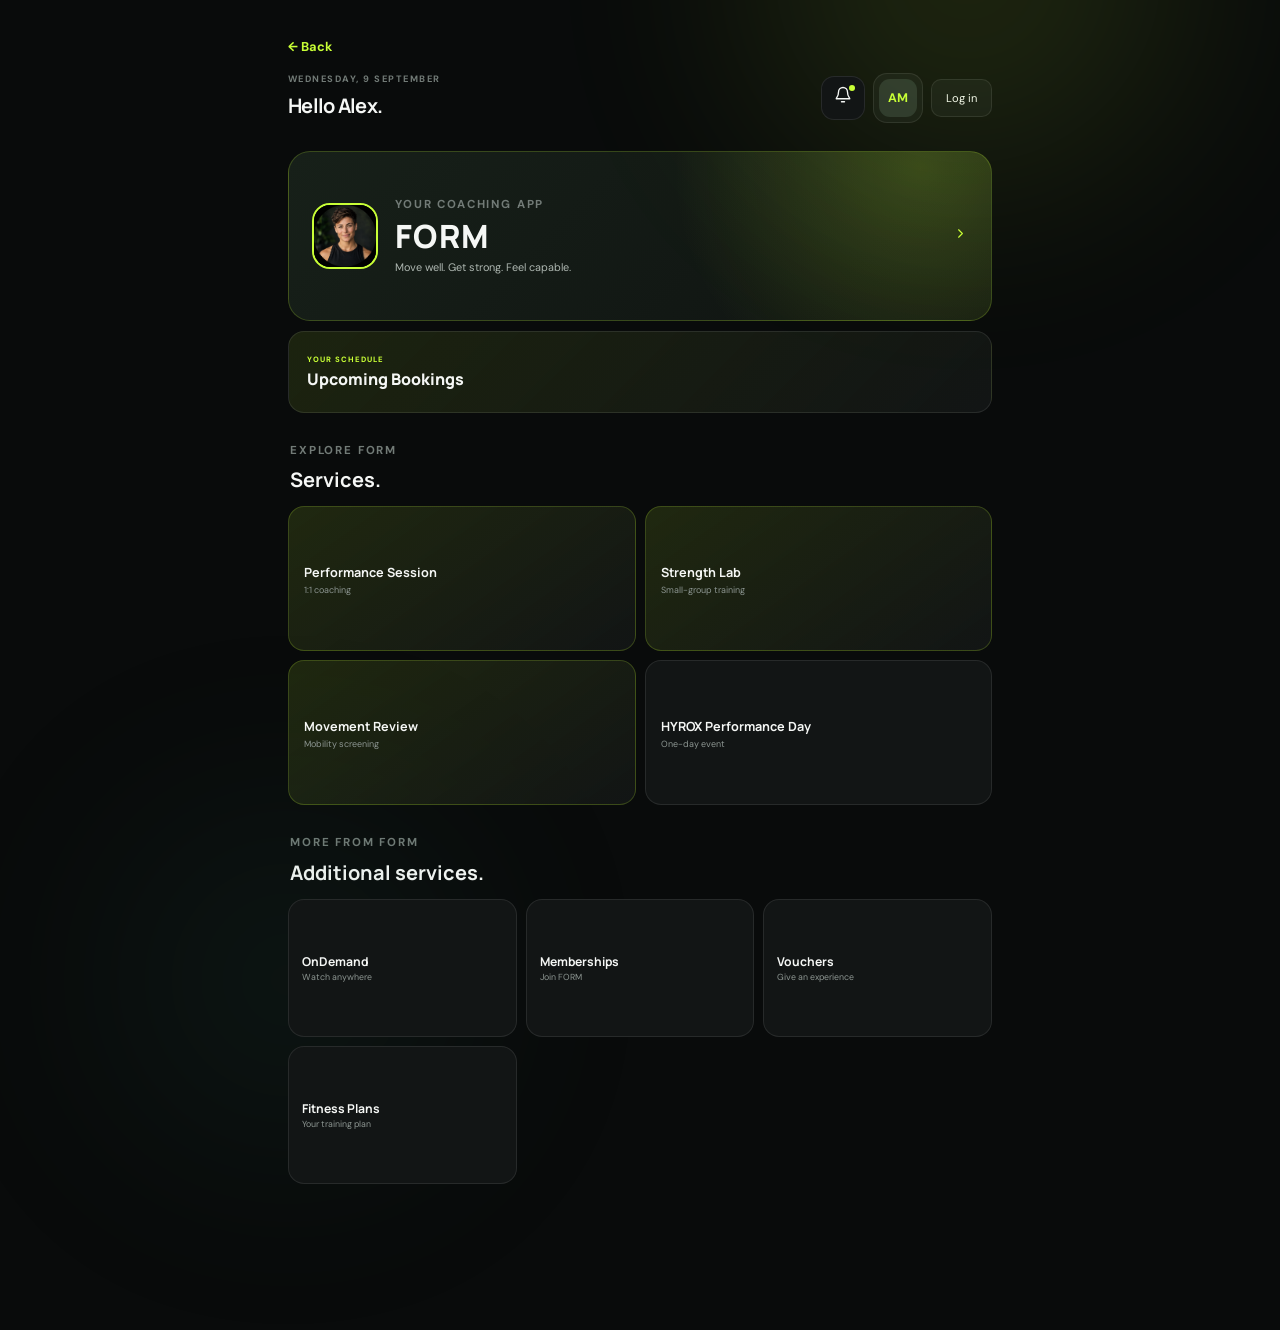
==== commit d8555ecd: "Add" ====
--- a/index.html
+++ b/index.html
@@ -5,10 +5,10 @@
   <meta name="viewport" content="width=device-width,initial-scale=1">
   <meta name="theme-color" content="#090b0b">
   <meta name="description" content="A premium fibodo custom coaching app experience.">
-  <title>FORM — Powered by fibodo</title>
+  <title>FORM Dark — Powered by fibodo</title>
   <link rel="preconnect" href="https://fonts.googleapis.com">
   <link rel="preconnect" href="https://fonts.gstatic.com" crossorigin>
-  <link href="https://fonts.googleapis.com/css2?family=DM+Sans:wght@400;500;600;700&family=Manrope:wght@500;600;700;800&display=swap" rel="stylesheet">
+  <link href="https://fonts.googleapis.com/css2?family=DM+Sans:wght@400;500;600;700&amp;family=Manrope:wght@500;600;700;800&amp;display=swap" rel="stylesheet">
   <link rel="stylesheet" href="app.css">
 </head>
 <body>
@@ -21,7 +21,6 @@
       <button class="nav-item" data-view="plans"><span data-icon="bolt"></span><em>My plan</em></button>
       <button class="nav-item" data-view="videos"><span data-icon="library"></span><em>Video library</em></button>
       <button class="nav-item" data-view="rewards"><span data-icon="trophy"></span><em>Achievements</em></button>
-      <button class="nav-item" data-view="nutrition"><span data-icon="leaf"></span><em>Nutrition</em></button>
       <button class="nav-item" data-view="messages"><span data-icon="message"></span><em>Messages</em><b class="notice">2</b></button>
       <button class="nav-item" data-view="vouchers"><span data-icon="gift"></span><em>Vouchers</em></button>
     </nav>
@@ -29,30 +28,62 @@
   </aside>
 
   <main class="shell">
-    <header class="topbar">
-      <div><p class="eyebrow">Wednesday, 9 September</p><h1 id="pageTitle">Good afternoon, Alex.</h1></div>
-      <div class="top-actions"><button class="theme-toggle" id="themeToggle" aria-label="Switch to dark theme" aria-pressed="false"><span class="theme-icon sun-icon" data-icon="sun"></span><span class="theme-icon moon-icon" data-icon="moon"></span></button><button class="icon-btn" aria-label="Notifications"><span data-icon="bell"></span><i></i></button><button class="profile" data-view="account" aria-label="Open my account"><span>AM</span><b>Alex Morgan<small>Premium member</small></b><span data-icon="chevron"></span></button></div>
+    <button id="globalBack" class="global-back" type="button">← Back</button><header class="topbar">
+      <div><p class="eyebrow">Wednesday, 9 September</p><h1 id="pageTitle">Hello Alex.</h1></div>
+      <div class="top-actions"><div class="notification-menu"><button class="icon-btn" id="notificationToggle" aria-label="Open notifications" aria-expanded="false" aria-controls="notificationDropdown"><span data-icon="bell"></span><i></i></button><div class="notification-dropdown" id="notificationDropdown" aria-hidden="true"><header><div><p class="eyebrow">UPDATES</p><h3>Notifications</h3></div><span>4 new</span></header><div class="notification-news"><div class="notification-news-title"><div><p class="eyebrow">NEWS</p><h4>Latest from FORM.</h4></div><button data-view="news">View all</button></div><button data-view="news"><strong>Why consistency beats intensity</strong><small>Training · 4 min read</small></button><button data-view="news"><strong>Five high-protein lunches</strong><small>Nutrition · 3 min read</small></button></div><button data-view="bookings"><span class="notification-symbol"><span data-icon="calendar"></span></span><span><strong>Upcoming booking</strong><small>1:1 Performance Session tomorrow at 10:30</small><em>2 min ago</em></span></button><button data-view="plans"><span class="notification-symbol"><span data-icon="bolt"></span></span><span><strong>Remember to log your workout</strong><small>Record today’s session and how it felt.</small><em>1 hour ago</em></span></button><button data-view="messages"><span class="notification-symbol"><span data-icon="message"></span></span><span><strong>2 new messages</strong><small>Jordan replied about your next session.</small><em>Today</em></span></button><footer><button data-view="settings">Notification settings</button></footer></div></div><button class="profile" data-view="account" aria-label="Open account"><span>AM</span><b>Alex Morgan<small>Premium member</small></b></button><button class="outline-button" data-view="login">Log in</button></div>
     </header>
 
     <section class="view active" id="home">
+      <div class="mobile-home-dashboard">
+        <button class="mobile-business-card" data-view="about" aria-label="Learn more about FORM">
+          <img class="mobile-business-headshot" src="images/pt-headshot.png" alt="FORM personal trainer">
+          <div><p class="eyebrow">YOUR COACHING APP</p><h2>FORM</h2><p>Move well. Get strong. Feel capable.</p></div>
+          <span class="mobile-business-arrow" data-icon="chevron"></span>
+        </button>
+        <button class="mobile-book-now" data-view="bookings"><span><small>YOUR SCHEDULE</small><strong>Upcoming Bookings</strong></span><span data-icon="arrow"></span></button>
+        <div class="mobile-section-title"><div><p class="eyebrow">EXPLORE FORM</p><h3>Services.</h3></div></div>
+        <div class="mobile-product-grid">
+          <button data-view="productGroups"><span data-icon="user"></span><strong>Performance Session</strong><small>1:1 coaching</small></button>
+          <button data-view="productGroups"><span data-icon="bolt"></span><strong>Strength Lab</strong><small>Small-group training</small></button>
+          <button data-view="productGroups"><span data-icon="activity"></span><strong>Movement Review</strong><small>Mobility screening</small></button>
+          <button data-view="eventDetail"><span data-icon="trophy"></span><strong>HYROX Performance Day</strong><small>One-day event</small></button>
+        </div>
+        <div class="mobile-section-title"><div><p class="eyebrow">MORE FROM FORM</p><h3>Additional services.</h3></div></div>
+        <div class="mobile-product-grid additional-services-grid">
+          <button data-view="onDemand"><span data-icon="play"></span><strong>OnDemand</strong><small>Watch anywhere</small></button>
+          <button data-view="membershipShop"><span data-icon="crown"></span><strong>Memberships</strong><small>Join FORM</small></button>
+          <button data-view="voucherShop"><span data-icon="gift"></span><strong>Vouchers</strong><small>Give an experience</small></button>
+          <button data-view="plans"><span data-icon="bolt"></span><strong>Fitness Plans</strong><small>Your training plan</small></button>
+          </div>
+      </div>
       <div class="hero-card">
-        <div class="hero-copy"><span class="pill">TODAY'S SESSION</span><p class="micro">WEEK 6 · STRENGTH</p><h2>Lower body<br>power.</h2><p>Build strength through controlled, compound movement.</p><div class="hero-meta"><span><b>48</b> min</span><span><b>7</b> exercises</span><span><b>High</b> intensity</span></div><button class="primary" data-start>Start workout <span data-icon="arrow"></span></button></div>
+        <div class="hero-copy"><span class="pill">TODAY'S SESSION</span><p class="micro">WEEK 6 · STRENGTH</p><h2>Lower body<br>power.</h2><p>Build strength through controlled, compound movement.</p><div class="hero-meta"><span><b>48</b> min</span><span><b>7</b> exercises</span><span><b>High</b> intensity</span></div><button class="primary" data-video="Training plan overview">View workout<span data-icon="arrow"></span></button></div>
         <div class="hero-visual" aria-hidden="true"><div class="orb"></div><div class="rings"></div><div class="stat-float"><small>READINESS</small><strong>92<span>%</span></strong><i></i></div></div>
+      </div>
+
+      <div class="home-booking-actions" aria-label="Booking options">
+        <button class="home-booking-button class-booking" data-view="productGroups"><span><small>TRAIN TOGETHER</small><strong>Book Class</strong></span><span class="booking-arrow" data-icon="arrow"></span></button>
+        <button class="home-booking-button one-to-one-booking" data-view="productGroups"><span><small>PERSONAL COACHING</small><strong>Book 1:1</strong></span><span class="booking-arrow" data-icon="arrow"></span></button>
       </div>
 
       <div class="section-heading"><div><p class="eyebrow">YOUR DAY</p><h3>Keep your momentum.</h3></div><button class="text-btn" data-view-link="plans">View full plan <span data-icon="arrow"></span></button></div>
       <div class="dashboard-grid">
         <article class="card next-session"><div class="card-top"><span class="icon-chip"><span data-icon="calendar"></span></span><span class="status">CONFIRMED</span></div><p class="eyebrow">NEXT BOOKING</p><h4>1:1 Performance Session</h4><p class="muted">Thursday · 10:30–11:30</p><div class="coach"><span class="avatar">JT</span><div><b>Jordan Taylor</b><small>Head Coach</small></div><button class="round-btn" aria-label="Message Jordan" data-message><span data-icon="message"></span></button></div></article>
         <article class="card progress-card"><div class="card-top"><div><p class="eyebrow">WEEKLY PROGRESS</p><h4>4 of 5 sessions</h4></div><strong class="score">80%</strong></div><div class="bars" aria-label="Weekly activity"><i class="done"></i><i class="done"></i><i class="done"></i><i class="done"></i><i></i></div><p class="muted">One more session completes your strongest week yet.</p></article>
-        <article class="card meal-card"><div class="meal-art"><span data-icon="leaf"></span></div><div><p class="eyebrow">MEAL OF THE DAY</p><h4>Sesame chicken bowl</h4><p class="muted">42g protein · 520 kcal</p><button class="text-btn" data-view-link="nutrition">View recipe <span data-icon="arrow"></span></button></div></article>
+        <article class="card meal-card"><div class="meal-art"><span data-icon="leaf"></span></div><div><p class="eyebrow">MEAL OF THE DAY</p><h4>Sesame chicken bowl</h4><p class="muted">42g protein · 520 kcal</p></div></article>
       </div>
     </section>
 
-    <section class="view" id="bookings"><div class="section-heading"><div><p class="eyebrow">SCHEDULE</p><h3>Your bookings.</h3></div><button class="primary" id="newBooking">Book a session <span data-icon="plus"></span></button></div><div class="booking-layout"><div class="calendar-card card"><div class="calendar-head"><button class="round-btn" aria-label="Previous month">‹</button><h4>September 2026</h4><button class="round-btn" aria-label="Next month">›</button></div><div class="weekdays"><span>M</span><span>T</span><span>W</span><span>T</span><span>F</span><span>S</span><span>S</span></div><div class="dates" id="dates"></div></div><div class="agenda"><p class="eyebrow">UPCOMING</p><article class="booking-item"><time><b>10</b>SEP</time><div><h4>1:1 Performance Session</h4><p>10:30 · Jordan Taylor · Studio 2</p></div><span class="status">CONFIRMED</span></article><article class="booking-item"><time><b>12</b>SEP</time><div><h4>Strength Lab</h4><p>09:00 · Maya Chen · Main floor</p></div><span class="status wait">3 SPACES</span></article><article class="booking-item"><time><b>15</b>SEP</time><div><h4>Movement Review</h4><p>17:30 · Jordan Taylor · Studio 1</p></div><span class="status">CONFIRMED</span></article></div></div></section>
+    <section class="view" id="bookings">
+      <div class="section-heading"><div><p class="eyebrow">SCHEDULE</p><h3>Your bookings.</h3></div></div>
+      <div class="booking-browser"><div class="booking-filters" aria-label="Booking status"><button data-booking-filter="all" class="active">All dates</button><button data-booking-filter="booked" class="">Booked</button><button data-booking-filter="wishlist" class="">Wishlist</button><button data-booking-filter="waitlisted" class="">Waitlisted</button><button data-booking-filter="selected" class="">Selected</button><button data-booking-filter="available" class="">Available</button></div><details class="calendar-panel" open><summary>Calendar <span class="collapse-label">Expand / collapse</span></summary><div class="calendar-toolbar"><button id="previousMonth" aria-label="Previous month">‹</button><strong id="monthLabel"></strong><button id="nextMonth" aria-label="Next month">›</button></div><div class="calendar-weekdays"><span>Mon</span><span>Tue</span><span>Wed</span><span>Thu</span><span>Fri</span><span>Sat</span><span>Sun</span></div><div id="bookingCalendar" class="booking-calendar"></div><div class="calendar-legend"><span>✓ Booked</span><span>♡ Wishlist</span><span>◷ Waitlisted</span><span>● Selected</span><span>+ Available</span></div></details><div id="bookingResults" class="booking-results" aria-live="polite"></div></div><div class="mobile-section-title"><div><p class="eyebrow">YOUR SCHEDULE</p><h3>Upcoming bookings.</h3></div></div>
+      <div class="mobile-section-title"><div><p class="eyebrow">YOUR COURSE</p><h3>Keep progressing.</h3></div></div>
+      <button class="mobile-course-card" data-view="courseDetail"><span class="course-week">WEEK<strong>4</strong><small>OF 6</small></span><span class="course-copy"><small>ACTIVE COURSE</small><strong>Six-week Bootcamp</strong><em>Strength, conditioning and confidence</em><span class="course-progress"><i></i></span><b>67% complete</b></span><span data-icon="chevron"></span></button>
+      <div class="mobile-section-title"><div><p class="eyebrow">UPCOMING EVENT</p></div></div>
+      <button class="mobile-event-card" data-view="eventDetail"><span class="event-date"><b>24</b><small>OCT</small></span><span><small>ONE-DAY EVENT</small><strong>HYROX Performance Day</strong><em>09:00–17:00 · FORM Training Centre</em></span><span data-icon="arrow"></span></button>
+    </section>
 
-    <section class="view" id="plans"><div class="section-heading"><div><p class="eyebrow">PERSONALISED FOR YOU</p><h3>Your training plan.</h3></div><div class="week-switch"><button>‹</button><span>Week 6 of 8</span><button>›</button></div></div><div class="plan-grid"><article class="program-feature"><div><span class="pill">TODAY · 48 MIN</span><h2>Lower body power</h2><p>7 exercises · High intensity</p><button class="primary" data-start>Start workout <span data-icon="play"></span></button></div><div class="program-number">06</div></article><div class="exercise-list"><article class="exercise complete"><span class="exercise-num">01</span><div><h4>Back squat</h4><p>4 sets · 6 reps · 2 min rest</p></div><button class="video-btn" data-video="Back squat"><span data-icon="play"></span> Demo</button></article><article class="exercise"><span class="exercise-num">02</span><div><h4>Romanian deadlift</h4><p>4 sets · 8 reps · 90 sec rest</p></div><button class="video-btn" data-video="Romanian deadlift"><span data-icon="play"></span> Demo</button></article><article class="exercise"><span class="exercise-num">03</span><div><h4>Bulgarian split squat</h4><p>3 sets · 10 reps each side</p></div><button class="video-btn" data-video="Bulgarian split squat"><span data-icon="play"></span> Demo</button></article><article class="exercise"><span class="exercise-num">04</span><div><h4>Sled push</h4><p>5 rounds · 20 metres</p></div><button class="video-btn" data-video="Sled push"><span data-icon="play"></span> Demo</button></article></div></div></section>
-
-    <section class="view" id="nutrition"><div class="section-heading"><div><p class="eyebrow">FUEL YOUR PROGRESS</p><h3>Nutrition plan.</h3></div><div class="nutrition-total"><span>Daily target</span><b>2,450 kcal</b></div></div><div class="macro-row"><div class="macro"><span>PROTEIN</span><b>182g</b><i style="--fill:82%"></i></div><div class="macro"><span>CARBS</span><b>255g</b><i style="--fill:68%"></i></div><div class="macro"><span>FATS</span><b>74g</b><i style="--fill:56%"></i></div></div><div class="meal-list"><article class="meal-row"><div class="meal-index">01</div><div><small>BREAKFAST · 07:30</small><h4>Protein oats & blueberries</h4><p>Oats, whey, blueberries, almond butter</p></div><div class="meal-cal"><b>540</b><small>KCAL</small></div><button class="round-btn"><span data-icon="chevron"></span></button></article><article class="meal-row featured"><div class="meal-index">02</div><div><small>LUNCH · 12:30</small><h4>Sesame chicken bowl</h4><p>Chicken, jasmine rice, greens, sesame dressing</p></div><div class="meal-cal"><b>620</b><small>KCAL</small></div><button class="round-btn"><span data-icon="chevron"></span></button></article><article class="meal-row"><div class="meal-index">03</div><div><small>SNACK · 15:30</small><h4>Greek yoghurt & fruit</h4><p>Yoghurt, strawberries, mixed seeds</p></div><div class="meal-cal"><b>290</b><small>KCAL</small></div><button class="round-btn"><span data-icon="chevron"></span></button></article><article class="meal-row"><div class="meal-index">04</div><div><small>DINNER · 19:00</small><h4>Salmon, potatoes & greens</h4><p>Roast salmon, new potatoes, seasonal vegetables</p></div><div class="meal-cal"><b>710</b><small>KCAL</small></div><button class="round-btn"><span data-icon="chevron"></span></button></article></div></section>
+    <section class="view" id="plans"><div class="section-heading"><div><p class="eyebrow">PERSONALISED FOR YOU</p><h3>Your training plan.</h3></div><div class="week-switch"><button>‹</button><span>Week 6 of 8</span><button>›</button></div></div><div class="plan-grid"><article class="program-feature"><div><span class="pill">TODAY · 48 MIN</span><h2>Lower body power</h2><p>7 exercises · High intensity</p><button class="primary" data-video="Training plan overview">View workout<span data-icon="play"></span></button></div><div class="program-number">06</div></article><div class="exercise-list"><article class="exercise complete"><span class="exercise-num">01</span><div><h4>Back squat</h4><p>4 sets · 6 reps · 2 min rest</p></div><button class="video-btn" data-video="Back squat"><span data-icon="play"></span> Demo</button></article><article class="exercise"><span class="exercise-num">02</span><div><h4>Romanian deadlift</h4><p>4 sets · 8 reps · 90 sec rest</p></div><button class="video-btn" data-video="Romanian deadlift"><span data-icon="play"></span> Demo</button></article><article class="exercise"><span class="exercise-num">03</span><div><h4>Bulgarian split squat</h4><p>3 sets · 10 reps each side</p></div><button class="video-btn" data-video="Bulgarian split squat"><span data-icon="play"></span> Demo</button></article><article class="exercise"><span class="exercise-num">04</span><div><h4>Sled push</h4><p>5 rounds · 20 metres</p></div><button class="video-btn" data-video="Sled push"><span data-icon="play"></span> Demo</button></article></div></div></section>
 
     <section class="view" id="messages"><div class="messages-shell"><div class="conversations"><div class="section-heading compact"><div><p class="eyebrow">SUPPORT</p><h3>Messages.</h3></div></div><button class="conversation active"><span class="avatar online">JT</span><div><b>Jordan Taylor</b><p>Perfect — keep the tempo controlled...</p></div><time>14:24</time></button><button class="conversation"><span class="avatar">MC</span><div><b>Maya Chen</b><p>Your mobility session is ready.</p></div><time>MON</time></button></div><div class="chat"><header><span class="avatar online">JT</span><div><h4>Jordan Taylor</h4><p>Head Coach · Online</p></div><button class="round-btn"><span data-icon="video"></span></button></header><div class="chat-body" id="chatBody"><div class="bubble coach-bubble">Great work on yesterday’s session. How are the legs feeling today?<time>13:48</time></div><div class="bubble user-bubble">Feeling good. A little tight through the hips, but energy is high.<time>14:02</time></div><div class="bubble coach-bubble">Perfect — keep the tempo controlled today. I’ve added a short mobility warm-up before your squats.<time>14:24</time></div></div><form class="composer" id="messageForm"><input id="messageInput" aria-label="Message Jordan" placeholder="Message Jordan..." autocomplete="off"><button aria-label="Send message"><span data-icon="send"></span></button></form></div></div></section>
 
@@ -92,51 +123,65 @@
       </div>
     </section>
     <section class="view account-view" id="account">
-      <div class="account-banner"><div class="account-avatar">AM<span></span></div><div><p class="eyebrow">MY ACCOUNT</p><h2>Alex Morgan</h2><p>Premium member · Level 12 athlete</p></div><button class="account-edit" data-view="profilePage">Edit profile <span data-icon="arrow"></span></button></div>
-      <div class="account-summary"><div><span>THIS MONTH</span><strong>12</strong><small>Sessions</small></div><div><span>CURRENT STREAK</span><strong>9</strong><small>Days</small></div><div><span>FORM POINTS</span><strong>2,460</strong><small>XP earned</small></div></div>
-      <div class="account-section-heading"><p class="eyebrow">YOUR APP</p><h3>Everything in one place.</h3></div>
+      <div class="account-banner"><div class="account-avatar">AM<span></span></div><div><p class="eyebrow">ACCOUNT</p><h2>Your account.</h2><p>Security, payment details and linked family members.</p></div>&lt;      <div class="account-section-heading"><p class="eyebrow">MANAGE ACCOUNT</p><h3>Account details.</h3></div>
       <div class="account-tile-grid">
-        <button class="account-tile feature-tile" data-view="profilePage"><span class="tile-icon"><span data-icon="user"></span></span><div><strong>Profile</strong><small>Personal details and goals</small></div><span data-icon="chevron"></span></button>
-        <button class="account-tile" data-view="bookings"><span class="tile-icon"><span data-icon="calendar"></span></span><div><strong>Bookings</strong><small>Upcoming sessions</small></div><span data-icon="chevron"></span></button>
-        <button class="account-tile" data-view="plans"><span class="tile-icon"><span data-icon="bolt"></span></span><div><strong>My plan</strong><small>Training programme</small></div><span data-icon="chevron"></span></button>
-        <button class="account-tile" data-view="videos"><span class="tile-icon"><span data-icon="library"></span></span><div><strong>Video library</strong><small>Expert coaching content</small></div><span data-icon="chevron"></span></button>
-        <button class="account-tile" data-view="rewards"><span class="tile-icon"><span data-icon="trophy"></span></span><div><strong>Achievements</strong><small>Levels, challenges and XP</small></div><span data-icon="chevron"></span></button>
-        <button class="account-tile" data-view="nutrition"><span class="tile-icon"><span data-icon="leaf"></span></span><div><strong>Nutrition</strong><small>Meals and daily targets</small></div><span data-icon="chevron"></span></button>
-        <button class="account-tile" data-view="messages"><span class="tile-icon"><span data-icon="message"></span></span><div><strong>Messages</strong><small>Chat with your coach</small></div><span class="tile-alert">2</span><span data-icon="chevron"></span></button>
-        <button class="account-tile" data-view="vouchers"><span class="tile-icon"><span data-icon="gift"></span></span><div><strong>Vouchers</strong><small>Purchase and redeem</small></div><span data-icon="chevron"></span></button>
-        <button class="account-tile feature-tile" data-view="wallet"><span class="tile-icon"><span data-icon="wallet"></span></span><div><strong>Wallet</strong><small>Payments, credits and passes</small></div><span data-icon="chevron"></span></button>
-        <button class="account-tile" data-view="membership"><span class="tile-icon"><span data-icon="crown"></span></span><div><strong>Membership</strong><small>Your plan and benefits</small></div><span data-icon="chevron"></span></button>
-        <button class="account-tile" data-view="activity"><span class="tile-icon"><span data-icon="activity"></span></span><div><strong>Activity</strong><small>Workout and payment history</small></div><span data-icon="chevron"></span></button>
-        <button class="account-tile" data-view="settings"><span class="tile-icon"><span data-icon="settings"></span></span><div><strong>Settings</strong><small>Preferences and privacy</small></div><span data-icon="chevron"></span></button>
-        <button class="account-tile" data-view="help"><span class="tile-icon"><span data-icon="help"></span></span><div><strong>Help & support</strong><small>FAQs and contact</small></div><span data-icon="chevron"></span></button>
+        <button class="account-tile feature-tile" data-view="passwordPage"><span class="tile-icon"><span data-icon="lock"></span></span><div><strong>Password</strong><small>Change your password</small></div><span data-icon="chevron"></span></button>
+        <button class="account-tile" data-view="cardsPage"><span class="tile-icon"><span data-icon="card"></span></span><div><strong>Cards</strong><small>Manage payment cards</small></div><span data-icon="chevron"></span></button>
+        <button class="account-tile" data-view="familyPage"><span class="tile-icon"><span data-icon="user"></span></span><div><strong>Family members</strong><small>Manage linked people</small></div><span data-icon="chevron"></span></button>
+        <button class="account-tile" data-view="qrCode"><span class="tile-icon"><span data-icon="activity"></span></span><div><strong>QR code</strong><small>Your member pass</small></div><span data-icon="chevron"></span></button>
+        <button class="account-tile" data-view="settings"><span class="tile-icon"><span data-icon="settings"></span></span><div><strong>Settings</strong><small>Security and preferences</small></div><span data-icon="chevron"></span></button>
       </div>
+    
+
+    <section class="view detail-view" id="passwordPage">
+      <div class="detail-heading"><div><p class="eyebrow">SECURITY</p><h2>Password.</h2><p>Choose a strong password to keep your account protected.</p></div></div>
+      <form class="account-form card compact-account-form"><div class="form-grid"><label class="wide">Current password<input type="password" autocomplete="current-password" placeholder="Enter current password"></label><label>New password<input type="password" autocomplete="new-password" placeholder="At least 8 characters"></label><label>Confirm new password<input type="password" autocomplete="new-password" placeholder="Repeat new password"></label></div><div class="form-actions"><span>Use at least 8 characters</span><button class="primary" type="button" data-action-toast="Password updated securely">Update password</button></div></form>
     </section>
 
-    <section class="view detail-view" id="profilePage"><button class="back-account" data-view="account"><span data-icon="arrow"></span> Account</button><div class="detail-heading"><div><p class="eyebrow">PERSONAL DETAILS</p><h2>Your profile.</h2><p>Keep your coach up to date with your goals and preferences.</p></div><div class="large-avatar">AM<button aria-label="Change profile photo"><span data-icon="camera"></span></button></div></div><form class="account-form card" id="profileForm"><div class="form-grid"><label>First name<input name="firstName" value="Alex"></label><label>Last name<input name="lastName" value="Morgan"></label><label>Email address<input name="email" type="email" value="alex.morgan@example.com"></label><label>Mobile number<input name="phone" type="tel" value="+44 7700 900123"></label><label>Date of birth<input name="dob" type="date" value="1990-04-12"></label><label>Preferred pronouns<select name="pronouns"><option>They / them</option><option>She / her</option><option>He / him</option></select></label><label class="wide">Primary goal<select name="goal"><option>Build strength</option><option>Improve fitness</option><option>Lose body fat</option><option>Move better</option></select></label><label class="wide">Anything your coach should know<textarea name="coachNotes">Working towards a stronger squat while improving hip mobility.</textarea></label></div><div class="form-actions"><span>Last updated today</span><button class="primary" type="submit">Save changes</button></div></form></section>
+    <section class="view detail-view" id="cardsPage">
+      <div><div class="detail-heading"><div><p class="eyebrow">PAYMENT DETAILS</p><h2>Cards.</h2><p>Manage the cards used for bookings and memberships.</p></div></div><article class="card empty-card-state" id="emptyCards"><div class="empty-card-illustration"><span data-icon="card"></span><i>+</i></div><p class="eyebrow">READY WHEN YOU ARE</p><h3>No cards added yet.</h3><p>Add a payment card to make your next booking easier.</p><button class="primary" data-view="addCardPreview">Add your first card <span data-icon="plus"></span></button><div class="wallet-security"><span data-icon="shield"></span><p>Payment details are handled by your payment provider.</p></div></article><article class="card payment-panel" id="demoSavedCard" hidden><p class="eyebrow">DEMO PAYMENT METHOD</p><div class="saved-card"><span class="card-brand">VISA</span><div><strong>•••• 4242</strong><small>Example card · no payment details stored</small></div></div><button class="text-btn" id="removeDemoCard">Remove demo card</button></article></div></section>
 
-    <section class="view detail-view" id="wallet"><button class="back-account" data-view="account"><span data-icon="arrow"></span> Account</button><div class="detail-heading"><div><p class="eyebrow">PAYMENTS & PASSES</p><h2>Your wallet.</h2><p>Manage payment methods, account credit and active passes.</p></div><button class="primary" id="addPayment">Add payment method <span data-icon="plus"></span></button></div><div class="wallet-grid"><article class="wallet-balance"><p>FORM CREDIT</p><strong>£42.50</strong><span>Available balance</span><button id="addCredit">Add credit</button><i>F</i></article><article class="payment-panel card"><div class="panel-heading"><div><p class="eyebrow">PAYMENT METHODS</p><h3>Saved cards.</h3></div></div><div class="saved-card"><span class="card-brand">VISA</span><div><strong>•••• 4242</strong><small>Expires 08/29</small></div><span class="default-pill">DEFAULT</span><button aria-label="Card options">•••</button></div><div class="wallet-security"><span data-icon="shield"></span><p><strong>Payments are protected</strong><small>Your card details are securely encrypted.</small></p></div></article></div><div class="pass-panel card"><div><p class="eyebrow">ACTIVE PASS</p><h3>10 Session Performance Pack</h3><span>6 sessions remaining · Valid until 30 November 2026</span></div><div class="pass-uses"><i><em></em></i><strong>6 / 10</strong></div></div></section>
+    <section class="view detail-view" id="familyPage">
+      <div class="detail-heading"><div><p class="eyebrow">LINKED PEOPLE</p><h2>Family members.</h2><p>Manage people connected to your account.</p></div><button class="primary" type="button" data-action-toast="Add family member opened">Add member <span data-icon="plus"></span></button></div>
+      <div class="contact-list family-list"><article><span class="avatar">SM</span><div><strong>Sam Morgan</strong><p>Family member · Emergency contact</p></div><button data-action-toast="Sam Morgan details opened">Details</button></article><article><span class="avatar">EM</span><div><strong>Ellie Morgan</strong><p>Family member</p></div><button data-action-toast="Ellie Morgan details opened">Details</button></article></div>
+    </section>
 
-    <section class="view detail-view" id="membership"><button class="back-account" data-view="account"><span data-icon="arrow"></span> Account</button><div class="detail-heading"><div><p class="eyebrow">YOUR PLAN</p><h2>Membership.</h2><p>Your coaching, benefits and billing in one place.</p></div></div><article class="membership-hero"><div><span class="pill">ACTIVE</span><p>FORM</p><h2>Premium</h2><small>Complete coaching membership</small></div><div class="membership-price"><strong>£89</strong><span>/ month</span><small>Next payment 1 October</small></div></article><div class="membership-grid"><article class="card"><p class="eyebrow">INCLUDED</p><ul class="benefit-list"><li><span data-icon="check"></span>Four 1:1 coaching sessions</li><li><span data-icon="check"></span>Personalised training programme</li><li><span data-icon="check"></span>Nutrition planning</li><li><span data-icon="check"></span>Unlimited coach messaging</li><li><span data-icon="check"></span>Full video library access</li></ul></article><article class="card membership-actions"><p class="eyebrow">MANAGE</p><button data-account-action="Membership options">Change membership <span data-icon="chevron"></span></button><button data-account-action="Billing details">View billing history <span data-icon="chevron"></span></button><button data-account-action="Pause membership">Pause membership <span data-icon="chevron"></span></button></article></div></section>
+    <section class="view detail-view" id="profilePage"><div class="detail-heading"><div><p class="eyebrow">PERSONAL DETAILS</p><h2>Your profile.</h2><p>Keep your coach up to date with your goals and preferences.</p></div><div class="large-avatar">AM<button aria-label="Change profile photo"><span data-icon="camera"></span></button></div></div><form class="account-form card" id="profileForm"><div class="form-grid"><label>First name<input name="firstName" value="Alex"></label><label>Last name<input name="lastName" value="Morgan"></label><label>Email address<input name="email" type="email" value="alex.morgan@example.com"></label><label>Mobile number<input name="phone" type="tel" value="+44 7700 900123"></label><label>Date of birth<input name="dob" type="date" value="1990-04-12"></label><label>Preferred pronouns<select name="pronouns"><option>They / them</option><option>She / her</option><option>He / him</option></select></label><label class="wide">Primary goal<select name="goal"><option>Build strength</option><option>Improve fitness</option><option>Lose body fat</option><option>Move better</option></select></label><label class="wide">Anything your coach should know<textarea name="coachNotes">Working towards a stronger squat while improving hip mobility.</textarea></label></div><div class="form-actions"><span>Last updated today</span><button class="primary" type="submit">Save changes</button></div></form></section>
 
-    <section class="view detail-view" id="activity"><button class="back-account" data-view="account"><span data-icon="arrow"></span> Account</button><div class="detail-heading"><div><p class="eyebrow">YOUR HISTORY</p><h2>Activity.</h2><p>A clear record of your training and account activity.</p></div><button class="outline-button" id="exportActivity"><span data-icon="download"></span> Export</button></div><div class="activity-stats"><div><strong>34</strong><span>Total sessions</span></div><div><strong>18,420</strong><span>Volume this month</span></div><div><strong>9</strong><span>Day streak</span></div></div><div class="activity-tabs"><button class="active">Workouts</button><button>Bookings</button><button>Payments</button></div><div class="activity-feed" id="activityFeed"><article><span class="activity-icon"><span data-icon="bolt"></span></span><div><strong>Lower body power</strong><p>Today · 48 min · 25 sets</p></div><em>Completed</em></article><article><span class="activity-icon"><span data-icon="calendar"></span></span><div><strong>1:1 Performance Session</strong><p>7 September · Jordan Taylor</p></div><em>Attended</em></article><article><span class="activity-icon"><span data-icon="card"></span></span><div><strong>Premium membership</strong><p>1 September · Visa ending 4242</p></div><em>£89.00</em></article></div></section>
+    <section class="view detail-view" id="wallet"><div class="detail-heading"><div><p class="eyebrow">PAYMENTS &amp; PASSES</p><h2>Your wallet.</h2><p>Manage payment methods, account credit and active passes.</p></div><button class="primary" id="addPayment" data-view="addCardPreview">Add payment method <span data-icon="plus"></span></button></div><div class="wallet-grid"><article class="payment-panel card"><div class="panel-heading"><div><p class="eyebrow">PAYMENT METHODS</p><h3>Saved cards.</h3></div></div><div id="walletCardState" class="wallet-empty"><p>No payment cards added.</p><button class="text-btn" data-view="cardsPage">Manage cards</button></div><div class="wallet-security"><span data-icon="shield"></span><p><strong>Payments are protected</strong><small>Your card details are securely encrypted.</small></p></div></article></div><div class="pass-panel card"><div><p class="eyebrow">ACTIVE PASS</p><h3>10 Session Performance Pack</h3><span>6 sessions remaining · Valid until 30 November 2026</span></div><div class="pass-uses"><i><em></em></i><strong>6 / 10</strong></div></div></section>
 
-    <section class="view detail-view" id="settings"><button class="back-account" data-view="account"><span data-icon="arrow"></span> Account</button><div class="detail-heading"><div><p class="eyebrow">PREFERENCES</p><h2>Settings.</h2><p>Control how your app works for you.</p></div></div><div class="settings-groups"><section class="settings-card card"><div class="settings-title"><span data-icon="bell"></span><div><h3>Notifications</h3><p>Choose what you want to hear about.</p></div></div><label class="setting-row"><span><strong>Booking reminders</strong><small>Receive reminders before sessions</small></span><input type="checkbox" checked><i></i></label><label class="setting-row"><span><strong>Coach messages</strong><small>Alert me when my coach replies</small></span><input type="checkbox" checked><i></i></label><label class="setting-row"><span><strong>Progress updates</strong><small>Weekly performance summaries</small></span><input type="checkbox" checked><i></i></label></section><section class="settings-card card"><div class="settings-title"><span data-icon="settings"></span><div><h3>App preferences</h3><p>Personalise your experience.</p></div></div><label class="setting-select"><span>Units</span><select><option>Metric — kg</option><option>Imperial — lb</option></select></label><label class="setting-select"><span>Start of week</span><select><option>Monday</option><option>Sunday</option></select></label><label class="setting-row"><span><strong>Sound effects</strong><small>Workout timers and achievements</small></span><input type="checkbox"><i></i></label></section><section class="settings-card card"><div class="settings-title"><span data-icon="shield"></span><div><h3>Privacy & security</h3><p>Manage your data and account access.</p></div></div><button class="settings-link" data-account-action="Password settings">Change password <span data-icon="chevron"></span></button><button class="settings-link" data-account-action="Privacy settings">Privacy preferences <span data-icon="chevron"></span></button><button class="settings-link" data-account-action="Data download">Download my data <span data-icon="chevron"></span></button></section></div><button class="sign-out"><span data-icon="logout"></span> Sign out</button></section>
+    <section class="view detail-view" id="membership"><div class="detail-heading"><div><p class="eyebrow">YOUR PLAN</p><h2>Membership.</h2><p>Your coaching, benefits and billing in one place.</p></div></div><article class="membership-hero"><div><span class="pill">ACTIVE</span><p>FORM</p><h2>Premium</h2><small>Complete coaching membership</small></div><div class="membership-price"><strong>£89</strong><span>/ month</span><small>Next payment 1 November</small></div></article><div class="membership-grid"><article class="card"><p class="eyebrow">INCLUDED</p><ul class="benefit-list"><li><span data-icon="check"></span>Four 1:1 coaching sessions</li><li><span data-icon="check"></span>Personalised training programme</li><li><span data-icon="check"></span>Unlimited coach messaging</li><li><span data-icon="check"></span>Full video library access</li></ul></article><article class="card membership-actions"><p class="eyebrow">MANAGE</p><button data-view="membershipShop">Change membership <span data-icon="chevron"></span></button><button data-view="billingHistory">View billing history <span data-icon="chevron"></span></button></article></div></section>
 
-    <section class="view detail-view" id="help"><button class="back-account" data-view="account"><span data-icon="arrow"></span> Account</button><div class="detail-heading"><div><p class="eyebrow">WE'RE HERE TO HELP</p><h2>Help & support.</h2><p>Find an answer or speak to the team.</p></div></div><div class="support-grid"><button data-account-action="Message support"><span data-icon="message"></span><strong>Message support</strong><small>Usually replies within one hour</small></button><button data-account-action="Call support"><span data-icon="phone"></span><strong>Call us</strong><small>Monday–Friday, 8am–6pm</small></button><button data-account-action="Help centre"><span data-icon="document"></span><strong>Help centre</strong><small>Guides and common questions</small></button></div><div class="faq-panel card"><p class="eyebrow">POPULAR QUESTIONS</p><details><summary>How do I reschedule a booking?<span>+</span></summary><p>Open Bookings, choose the session and select reschedule. Available times will appear instantly.</p></details><details><summary>Where can I see my completed workouts?<span>+</span></summary><p>Your completed sessions appear in Activity, including recorded sets, volume and session notes.</p></details><details><summary>How do vouchers and account credit work?<span>+</span></summary><p>Redeemed vouchers are added to your wallet and can be used automatically at checkout.</p></details><details><summary>Can my coach see my workout notes?<span>+</span></summary><p>Yes. Notes saved in the performance tracker can be reviewed by your coach to personalise future sessions.</p></details></div></section>
-  </main>
+    <section class="view detail-view" id="settings"><div class="detail-heading"><div><p class="eyebrow">PREFERENCES</p><h2>Settings.</h2><p>Control how your app works for you.</p></div></div><div class="settings-groups"><section class="settings-card card"><div class="settings-title"><span data-icon="bell"></span><div><h3>Notifications</h3><p>Choose what you want to hear about.</p></div></div><label class="setting-row"><span><strong>Booking reminders</strong><small>Receive reminders before sessions</small></span><input type="checkbox" checked><i></i></label><label class="setting-row"><span><strong>Coach messages</strong><small>Alert me when my coach replies</small></span><input type="checkbox" checked><i></i></label><label class="setting-row"><span><strong>Progress updates</strong><small>Weekly performance summaries</small></span><input type="checkbox" checked><i></i></label></section><section class="settings-card card"><div class="settings-title"><span data-icon="settings"></span><div><h3>App preferences</h3><p>Personalise your experience.</p></div></div><label class="setting-select"><span>Units</span><select><option>Metric — kg</option><option>Imperial — lb</option></select></label><label class="setting-select"><span>Start of week</span><select><option>Monday</option><option>Sunday</option></select></label><label class="setting-row"><span><strong>Sound effects</strong><small>Workout timers and achievements</small></span><input type="checkbox"><i></i></label></section><section class="settings-card card"><div class="settings-title"><span data-icon="shield"></span><div><h3>Privacy &amp; security</h3><p>Manage your data and account access.</p></div></div><button class="settings-link" data-account-action="Password settings">Change password <span data-icon="chevron"></span></button><button class="settings-link" data-account-action="Privacy settings">Privacy preferences <span data-icon="chevron"></span></button><button class="settings-link" data-account-action="Data download">Download my data <span data-icon="chevron"></span></button></section></div><button class="sign-out"><span data-icon="logout"></span> Sign out</button></section>
 
-  <nav class="mobile-nav" aria-label="Mobile navigation"><button class="nav-item active" data-view="home"><span data-icon="home"></span><em>Home</em></button><button class="nav-item" data-view="bookings"><span data-icon="calendar"></span><em>Book</em></button><button class="nav-item" data-view="plans"><span data-icon="bolt"></span><em>Plan</em></button><button class="nav-item" data-view="videos"><span data-icon="library"></span><em>Watch</em></button><button class="nav-item" data-view="rewards"><span data-icon="trophy"></span><em>Rewards</em></button><button class="nav-item" data-view="messages"><span data-icon="message"></span><em>Chat</em></button></nav>
+    <section class="view detail-view" id="help"><div class="detail-heading"><div><p class="eyebrow">WE'RE HERE TO HELP</p><h2>Help &amp; support.</h2><p>Find an answer or speak to the team.</p></div></div><div class="support-grid"><button data-account-action="Message support"><span data-icon="message"></span><strong>Message support</strong><small>Usually replies within one hour</small></button><button data-account-action="Call support"><span data-icon="phone"></span><strong>Call us</strong><small>Monday–Friday, 8am–6pm</small></button><button data-account-action="Help centre"><span data-icon="document"></span><strong>Help centre</strong><small>Guides and common questions</small></button></div><div class="faq-panel card"><p class="eyebrow">POPULAR QUESTIONS</p><details><summary>How do I reschedule a booking?<span>+</span></summary><p>Open Bookings, choose the session and select reschedule. Available times will appear instantly.</p></details><details><summary>Where can I see my completed workouts?<span>+</span></summary><p>Your completed sessions appear in Activity, including recorded sets, volume and session notes.</p></details><details><summary>How do vouchers and account credit work?<span>+</span></summary><p>Redeemed vouchers are added to your wallet and can be used automatically at checkout.</p></details><details><summary>Can my coach see my workout notes?<span>+</span></summary><p>Yes. Notes saved in the performance tracker can be reviewed by your coach to personalise future sessions.</p></details></div></section>
+    <section class="view portal-view" id="onDemand"><div class="detail-heading"><div><p class="eyebrow">WATCH ANYWHERE</p><h2>OnDemand.</h2><p>Coach-led sessions, technique guides and programmes whenever you need them.</p></div></div><div class="feature-strip"><span class="pill">NEW SERIES</span><h2>Stronger foundations.</h2><p>A six-part programme built around confident movement.</p><button class="primary video-open" data-video-id="gcNh17Ckjgg" data-title="How to properly squat for growth">Start watching <span data-icon="play"></span></button></div><div class="subnav"><button class="active">Featured</button><button>Playlists</button><button>Continue watching</button></div><div class="media-grid"><article><div class="media-art art-one"><button class="video-open" data-video-id="gcNh17Ckjgg" data-title="How to properly squat for growth"><span data-icon="play"></span></button><small>32 MIN</small></div><h3>Full body strength</h3><p>Strength Foundations · Episode 1</p></article><article><div class="media-art art-two"><button class="video-open" data-video-id="gcNh17Ckjgg" data-title="How to properly squat for growth"><span data-icon="play"></span></button><small>18 MIN</small></div><h3>Mobility reset</h3><p>Move Better · Episode 4</p></article><article><div class="media-art art-three"><button class="video-open" data-video-id="gcNh17Ckjgg" data-title="How to properly squat for growth"><span data-icon="play"></span></button><small>24 MIN</small></div><h3>Core control</h3><p>Essential Strength · Episode 2</p></article></div><div class="account-section-heading"><p class="eyebrow">PLAYLISTS</p><h3>Made for your goals.</h3></div><div class="playlist-grid"><button data-view="strengthPlaylist"><b>4 videos</b><strong>Build strength</strong><span>Progressive sessions for confident lifting</span></button><button data-action-toast="Mobility playlist opened"><b>8 sessions</b><strong>Move better</strong><span>Mobility, recovery and flexibility</span></button><button data-action-toast="Quick workouts opened"><b>10 sessions</b><strong>Under 30 minutes</strong><span>Focused training for busy days</span></button></div></section>
+
+    <section class="view portal-view" id="membershipShop"><div class="detail-heading"><div><p class="eyebrow">MEMBERSHIPS</p><h2>Choose your level.</h2><p>Flexible coaching memberships designed around the support you need.</p></div></div><div class="current-membership-link card"><div><p class="eyebrow">YOUR ACTIVE MEMBERSHIP</p><strong>FORM Premium · £89 / month</strong></div><button class="outline-button" data-view="membership">Manage membership</button></div><div class="commerce-grid"><article><span>ESSENTIAL</span><h3>Build consistency</h3><p>Gym access, plans and OnDemand.</p><strong>£39<small>/month</small></strong><ul><li>Full OnDemand library</li><li>Monthly plan update</li><li>Member pricing</li></ul><button class="primary journey-start" data-kind="membership" data-product="Essential Membership" data-price="£39/month">Choose Essential</button></article><article class="popular"><i>MOST POPULAR</i><span>PREMIUM</span><h3>Complete coaching</h3><p>Personal guidance and accountability.</p><strong>£89<small>/month</small></strong><ul><li>Everything in Essential</li><li>Four 1:1 sessions</li><li>Unlimited messaging</li></ul><button class="primary journey-start" data-kind="membership" data-product="Premium Membership" data-price="£89/month">Choose Premium</button></article><article><span>ELITE</span><h3>Maximum support</h3><p>High-touch coaching and recovery.</p><strong>£149<small>/month</small></strong><ul><li>Everything in Premium</li><li>Weekly 1:1 session</li><li>Priority booking</li></ul><button class="primary journey-start" data-kind="membership" data-product="Elite Membership" data-price="£149/month">Choose Elite</button></article></div></section>
+
+    <section class="view portal-view" id="voucherShop"><div class="detail-heading"><div><p class="eyebrow">VOUCHERS</p><h2>Give something meaningful.</h2><p>Choose an experience or let them decide with flexible credit.</p></div></div><div class="commerce-grid"><article><span>FLEXIBLE</span><h3>Digital gift card</h3><p>Redeem against any session or membership.</p><strong>From £25</strong><button class="primary journey-start" data-kind="voucher" data-product="Digital Gift Card" data-price="£50">Select voucher</button></article><article><span>COACHING</span><h3>1:1 performance session</h3><p>A personalised 60-minute coaching experience.</p><strong>£65</strong><button class="primary journey-start" data-kind="voucher" data-product="1:1 Performance Voucher" data-price="£65">Select voucher</button></article><article><span>PACK</span><h3>Three session pack</h3><p>Momentum, progression and expert support.</p><strong>£175</strong><button class="primary journey-start" data-kind="voucher" data-product="Three Session Voucher" data-price="£175">Select voucher</button></article></div></section>
+
+    <section class="view portal-view" id="productGroups"><div class="detail-heading"><div><p class="eyebrow">BOOK AN EXPERIENCE</p><h2>Product groups.</h2><p>Choose a service, find a time and confirm your place.</p></div></div><div class="commerce-grid"><article><span>1:1 COACHING</span><h3>Performance session</h3><p>Personalised coaching built around you.</p><strong>From £65</strong><button class="primary journey-start" data-kind="booking" data-product="1:1 Performance Session" data-price="£65">Book now</button></article><article><span>SMALL GROUP</span><h3>Strength Lab</h3><p>Technique and progression, maximum six people.</p><strong>£18</strong><button class="primary journey-start" data-kind="booking" data-product="Strength Lab" data-price="£18">Book now</button></article><article><span>RECOVERY</span><h3>Movement review</h3><p>Mobility screening and personalised reset.</p><strong>£45</strong><button class="primary journey-start" data-kind="booking" data-product="Movement Review" data-price="£45">Book now</button></article></div></section>
+
+    <section class="view portal-view" id="about"><div class="about-hero"><p class="eyebrow">ABOUT FORM</p><h2>Coaching for a stronger life.</h2><p>We combine expert coaching, thoughtful programming and a genuinely personal approach.</p></div><div class="info-grid"><article><span data-icon="user"></span><h3>About</h3><p>Meet the team and discover the values behind FORM.</p><button data-action-toast="Our story opened">Our story</button></article><article><span data-icon="message"></span><h3>Social media</h3><p>Training ideas, member stories and motivation.</p><button data-action-toast="Instagram opened">Follow us</button></article><article><span data-icon="shield"></span><h3>Credentials</h3><p>Qualified, insured and always developing.</p><button data-action-toast="Credentials opened">View credentials</button></article><article><span data-icon="star"></span><h3>Reviews</h3><p>“The most considered coaching I’ve experienced.”</p><button data-action-toast="Reviews opened">Read 128 reviews</button></article></div></section>
+
+    <section class="view portal-view" id="news"><div class="detail-heading"><div><p class="eyebrow">LATEST FROM FORM</p><h2>News.</h2><p>Ideas, community stories and updates from your coaching team.</p></div></div><div class="news-grid"><article class="news-feature"><span>TRAINING · 8 SEP</span><h2>Why consistency beats intensity.</h2><p>How small, repeatable wins create the strongest long-term results.</p><button data-action-toast="Article opened">Read article</button></article><article><span>COMMUNITY · 4 SEP</span><h3>Member of the month</h3><p>Sam shares the habits behind a transformative first year.</p><button data-action-toast="Article opened">Read more</button></article><article><span>NUTRITION · 1 SEP</span><h3>Five high-protein lunches</h3><p>Simple, satisfying meals that make preparation easier.</p><button data-action-toast="Article opened">Read more</button></article></div></section>
+
+    <section class="view detail-view" id="contacts"><div class="detail-heading"><div><p class="eyebrow">YOUR PEOPLE</p><h2>Contacts.</h2><p>Coaches, family members and groups connected to your account.</p></div><button class="primary" data-action-toast="Add contact opened">Add contact <span data-icon="plus"></span></button></div><div class="contact-list"><article><span class="avatar online">JT</span><div><strong>Jordan Taylor</strong><p>Head Coach · Primary contact</p></div><button data-view="messages">Message</button></article><article><span class="avatar">MC</span><div><strong>Maya Chen</strong><p>Mobility Coach</p></div><button data-view="messages">Message</button></article><article><span class="avatar">SM</span><div><strong>Sam Morgan</strong><p>Family member · Emergency contact</p></div><button data-action-toast="Contact details opened">Details</button></article></div><div class="account-section-heading contacts-group-heading"><p class="eyebrow">YOUR GROUPS</p><h3>Train together.</h3></div><div class="contact-groups"><button data-action-toast="Bootcamp Crew opened"><span class="group-stack"><i>AM</i><i>SK</i><i>JL</i></span><span><strong>Bootcamp Crew</strong><small>12 members · 4 new posts</small></span><span data-icon="chevron"></span></button><button data-action-toast="HYROX Team opened"><span class="group-stack"><i>AM</i><i>JT</i><i>MC</i></span><span><strong>HYROX Team</strong><small>8 members · Event group</small></span><span data-icon="chevron"></span></button><button data-action-toast="Saturday Strength opened"><span class="group-stack"><i>AM</i><i>RP</i><i>SB</i></span><span><strong>Saturday Strength</strong><small>6 members · Next session 09:00</small></span><span data-icon="chevron"></span></button></div></section>
+
+    <section class="view account-view" id="profileHub"><div class="account-banner"><div class="account-avatar">AM<span></span></div><div><p class="eyebrow">PROFILE</p><h2>Alex Morgan</h2><p>Your services, activity and conversations.</p></div><button class="account-edit" data-view="profilePage">Edit profile <span data-icon="arrow"></span></button></div><div class="account-section-heading"><p class="eyebrow">YOUR PROFILE</p><h3>Everything connected to you.</h3></div><div class="account-tile-grid"><button class="account-tile feature-tile" data-view="bookings"><span class="tile-icon"><span data-icon="calendar"></span></span><div><strong>Bookings</strong><small>Upcoming and previous</small></div><span data-icon="chevron"></span></button><button class="account-tile" data-view="membershipShop"><span class="tile-icon"><span data-icon="crown"></span></span><div><strong>Memberships</strong><small>Plan and billing</small></div><span data-icon="chevron"></span></button><button class="account-tile" data-view="voucherShop"><span class="tile-icon"><span data-icon="gift"></span></span><div><strong>Vouchers</strong><small>Purchase and redeem</small></div><span data-icon="chevron"></span></button><button class="account-tile" data-view="contacts"><span class="tile-icon"><span data-icon="phone"></span></span><div><strong>Contacts</strong><small>Coaches and key people</small></div><span data-icon="chevron"></span></button><button class="account-tile feature-tile" data-view="wallet"><span class="tile-icon"><span data-icon="wallet"></span></span><div><strong>Wallet</strong><small>Credit, passes and payments</small></div><span data-icon="chevron"></span></button><button class="account-tile" data-view="messages"><span class="tile-icon"><span data-icon="message"></span></span><div><strong>Messages</strong><small>Chat with your coach</small></div><span class="tile-alert">2</span><span data-icon="chevron"></span></button><button class="account-tile" data-view="settings"><span class="tile-icon"><span data-icon="bell"></span></span><div><strong>Notifications</strong><small>Manage alerts</small></div><span data-icon="chevron"></span></button></div></section>
+
+    <section class="view detail-view" id="watchlist"><div class="detail-heading"><div><p class="eyebrow">SAVED FOR LATER</p><h2>Your watchlist.</h2><p>Keep your favourite content close.</p></div></div><div class="media-grid"><article><div class="media-art art-one"><button class="video-open" data-video-id="gcNh17Ckjgg" data-title="How to properly squat for growth"><span data-icon="play"></span></button></div><h3>Squat masterclass</h3><p>Technique · 21 min</p></article><article><div class="media-art art-two"><button class="video-open" data-video-id="gcNh17Ckjgg" data-title="How to properly squat for growth"><span data-icon="play"></span></button></div><h3>Recovery flow</h3><p>Mobility · 16 min</p></article></div></section>
+
+    <section class="view detail-view" id="qrCode"><div class="qr-panel card"><p class="eyebrow">YOUR MEMBER PASS</p><h2>Ready to check in.</h2><div class="fake-qr"><i></i></div><strong>Alex Morgan</strong><span>Member #FORM-20418</span><p>Present this code at reception when you arrive.</p></div></section>
+
+    <section class="view journey-view" id="journey"><button class="back-account" id="journeyBack"><span data-icon="arrow"></span> Back</button><div class="journey-steps"><span class="active">1<i>Choose</i></span><span>2<i id="stepTwoLabel">Select</i></span><span>3<i>Participants</i></span><span>4<i>Checkout</i></span></div><div class="journey-layout"><div class="journey-main card"><p class="eyebrow" id="journeyEyebrow">YOUR SELECTION</p><h2 id="journeyTitle">Complete your booking.</h2><div id="journeyContent"></div></div><aside class="order-card"><p class="eyebrow">ORDER SUMMARY</p><h3 id="orderProduct">Premium Membership</h3><span id="orderDetail">Alex Morgan</span><div><span>Total</span><strong id="orderPrice">£89</strong></div><button class="primary" id="journeyNext">Continue <span data-icon="arrow"></span></button><small>Secure checkout · Cancel anytime</small></aside></div></section>
+  
+
+  <nav class="mobile-nav" aria-label="Mobile navigation"><button class="nav-item active" data-view="home"><span data-icon="home"></span><em>Home</em></button><button class="nav-item" data-view="wallet"><span data-icon="wallet"></span><em>Wallet</em></button><button class="nav-item" data-view="messages"><span data-icon="message"></span><em>Messages</em></button><button class="nav-item" data-view="contacts"><span data-icon="phone"></span><em>Contacts</em></button><button class="nav-item" data-view="profileHub"><span data-icon="user"></span><em>Profile</em></button></nav>
   <div class="modal" id="modal" aria-hidden="true"><div class="modal-backdrop" data-close></div><div class="modal-panel" role="dialog" aria-modal="true" aria-labelledby="modalTitle"><button class="modal-close" data-close aria-label="Close">×</button><div class="modal-icon"><span data-icon="play"></span></div><p class="eyebrow">FORM COACHING</p><h3 id="modalTitle">Ready to train?</h3><p id="modalText">Your session timer and exercise guidance are ready.</p><button class="primary" data-close>Let’s go <span data-icon="arrow"></span></button></div></div>
   <div class="toast" id="toast" role="status"></div>
   <div class="video-modal" id="videoModal" aria-hidden="true"><div class="modal-backdrop" data-video-close></div><div class="video-modal-panel" role="dialog" aria-modal="true" aria-labelledby="videoModalTitle"><button class="modal-close" data-video-close aria-label="Close video">×</button><div class="video-frame"><iframe id="youtubePlayer" title="YouTube video player" src="about:blank" allow="accelerometer; autoplay; clipboard-write; encrypted-media; gyroscope; picture-in-picture; web-share" allowfullscreen></iframe></div><div class="video-modal-copy"><p class="eyebrow">VIDEO LIBRARY</p><h3 id="videoModalTitle">Video</h3><a id="youtubeLink" href="#" target="_blank" rel="noopener">Open on YouTube <span data-icon="arrow"></span></a></div></div></div>
-  <div class="workout-tracker" id="workoutTracker" aria-hidden="true">
-    <header class="tracker-header"><div><button class="tracker-close" id="trackerClose" aria-label="Exit workout"><span data-icon="close"></span></button><div><p class="eyebrow">LIVE SESSION</p><h2>Lower body power</h2></div></div><div class="tracker-clock"><span data-icon="clock"></span><strong id="workoutClock">00:00</strong></div><button class="finish-workout" id="finishWorkout">Finish workout</button></header>
-    <div class="tracker-progress"><i><em id="trackerProgressFill"></em></i><span id="trackerProgressText">0 of 25 sets</span></div>
-    <div class="tracker-layout">
-      <aside class="tracker-summary"><div class="tracker-session-card"><p class="eyebrow">SESSION</p><div><span>Duration</span><strong id="summaryDuration">0 min</strong></div><div><span>Volume</span><strong id="summaryVolume">0 kg</strong></div><div><span>Completed</span><strong id="summarySets">0 sets</strong></div></div><div class="effort-card"><p class="eyebrow">HOW DO YOU FEEL?</p><div class="effort-value"><strong id="effortValue">7</strong><span>/ 10</span></div><input id="sessionEffort" type="range" min="1" max="10" value="7" aria-label="Overall session effort"><div class="effort-scale"><span>Easy</span><span>Max effort</span></div><label>Session notes<textarea id="sessionNotes" placeholder="Energy, technique, wins or anything to tell your coach…"></textarea></label></div><p class="autosave-note"><span data-icon="check"></span> Progress saves automatically</p></aside>
-      <main class="tracker-main"><div class="tracker-intro"><div><p class="eyebrow">TODAY'S WORK</p><h3>Record your performance.</h3></div><span>Tap a set when complete</span></div><div class="tracker-exercises" id="trackerExercises"></div></main>
-    </div>
-  </div>
   <script src="app.js"></script>
-</body>
-</html>
+</div></section><section class="view auth-view" id="login"><div class="card auth-card"><p class="eyebrow">FORM ACCOUNT</p><h2>Welcome back.</h2><form id="loginForm" class="auth-form"><label>Email address<input type="email" name="email" autocomplete="username" required></label><label>Password<input type="password" name="password" autocomplete="current-password" required></label><button type="button" class="text-btn" data-view="forgotPassword">Forgot password?</button><button class="primary">Log in</button></form><p>New to FORM? <button class="text-btn" data-view="signup">Create an account</button></p><small class="muted">Demo account flow · authentication service required</small></div></section><section class="view auth-view" id="signup"><div class="card auth-card"><p class="eyebrow">FORM ACCOUNT</p><h2>Make your first move.</h2><form id="signupForm" class="auth-form"><label>Full name<input name="name" autocomplete="name" required></label><label>Email address<input type="email" name="email" autocomplete="email" required></label><label>Password<input type="password" name="password" autocomplete="new-password" minlength="8" required><small>At least 8 characters</small></label><label class="auth-check"><input type="checkbox" required> I agree to the terms and privacy policy</label><button class="primary">Create account</button></form><p>Already a member? <button class="text-btn" data-view="login">Log in</button></p><small class="muted">Demo account flow · authentication service required</small></div></section><section class="view auth-view" id="forgotPassword"><div class="card auth-card"><p class="eyebrow">FORM ACCOUNT</p><h2>Reset your password.</h2><p>Enter your email to request a one-time code.</p><form id="otpRequestForm" class="auth-form"><label>Email address<input type="email" name="email" autocomplete="email" required></label><button class="primary">Request OTP</button></form><form id="otpVerifyForm" class="auth-form" hidden><label>One-time code<input name="otp" inputmode="numeric" autocomplete="one-time-code" pattern="[0-9]{6}" maxlength="6" required></label><button class="primary">Verify code</button><button type="button" id="resendOtp" class="text-btn">Request another code</button></form><form id="resetPasswordForm" class="auth-form" hidden><label>New password<input name="password" type="password" autocomplete="new-password" minlength="8" required></label><label>Confirm password<input name="confirm" type="password" autocomplete="new-password" minlength="8" required></label><button class="primary">Save password</button></form><p id="authStatus" role="status"></p><small class="muted">Demo account flow · authentication service required</small></div></section><section class="view detail-view" id="addCardPreview"><div class="detail-heading"><div><p class="eyebrow">PAYMENT DETAILS</p><h2>Add a card.</h2><p>Your provider’s secure card form will appear here.</p></div></div><div class="card card-provider-preview"><span data-icon="lock"></span><h3>Secure card setup</h3><p>This design preview uses an example card. No real card details are required.</p><button class="primary" id="addDemoCard">Add example Visa •••• 4242</button><button class="text-btn" data-view="cardsPage">Cancel</button></div></section><section class="view detail-view" id="courseDetail"><div class="detail-heading"><div><p class="eyebrow">YOUR COURSE</p><h2>Six-week Bootcamp.</h2><p>Strength, conditioning and confidence — one week at a time.</p></div></div><article class="detail-feature"><span class="pill">ENROLLED · WEEK 4 OF 6</span><h3>A stronger you starts here.</h3><p>Coach-led group sessions combining strength work, conditioning and movement skills.</p><div class="detail-meta"><span>6 weeks</span><span>2 sessions / week</span><span>Jordan Taylor</span><span>FORM Training Centre</span></div><div class="course-detail-progress"><div><span>Course progress</span><strong>67%</strong></div><i><em></em></i></div></article><div class="card next-course-session"><p class="eyebrow">YOUR NEXT SESSION</p><h3>Week 4 · Strength &amp; conditioning</h3><p>Saturday 10 October · 09:00–10:00</p><p class="muted">Main floor · Bring water and a towel</p><button class="outline-button" data-view="bookings">View your bookings</button></div><div class="section-heading"><h3>Your six weeks.</h3></div><div class="course-week-list"><details class="card course-week-detail"><summary><span>Week 1 · Build your foundations</span><small>Completed</small></summary><p>Learn the key movements and settle into a repeatable routine.</p><div class="course-session-row">Session 1 · Movement &amp; technique</div><div class="course-session-row">Session 2 · Full-body foundations</div></details><details class="card course-week-detail"><summary><span>Week 2 · Find your rhythm</span><small>Completed</small></summary><p>Build confidence through controlled repetitions and consistent effort.</p><div class="course-session-row">Session 1 · Strength basics</div><div class="course-session-row">Session 2 · Conditioning circuits</div></details><details class="card course-week-detail"><summary><span>Week 3 · Build your capacity</span><small>Completed</small></summary><p>Progress your working weights and practise pacing.</p><div class="course-session-row">Session 1 · Progressive strength</div><div class="course-session-row">Session 2 · Cardio &amp; core</div></details><details class="card course-week-detail" open><summary><span>Week 4 · Strength &amp; conditioning</span><small>Current week</small></summary><p>Bring your strength and fitness together with coached circuits.</p><div class="course-session-row">Session 1 · Compound lifts</div><div class="course-session-row">Session 2 · Team conditioning</div></details><details class="card course-week-detail"><summary><span>Week 5 · Push your progress</span><small>Upcoming</small></summary><p>Refine technique and build on the work you have completed.</p><div class="course-session-row">Session 1 · Strength progression</div><div class="course-session-row">Session 2 · Conditioning challenge</div></details><details class="card course-week-detail"><summary><span>Week 6 · Celebrate your progress</span><small>Upcoming</small></summary><p>Review your improvements and plan your next steps.</p><div class="course-session-row">Session 1 · Movement review</div><div class="course-session-row">Session 2 · Final team session</div></details></div><div class="card detail-notes"><h3>Before you arrive</h3><p>Wear comfortable training clothes and supportive shoes. Your coach can adapt exercises to your experience.</p><button class="text-btn" data-view="messages">Message your coach</button></div></section><section class="view detail-view" id="eventDetail"><div class="detail-heading"><div><p class="eyebrow">ONE-DAY EVENT</p><h2>HYROX Performance Day.</h2><p>Train together. Test your pacing. Find your next gear.</p></div></div><article class="detail-feature event-feature"><span class="pill">24 OCTOBER 2026</span><h3>One day.<br>A stronger race plan.</h3><div class="detail-meta"><span>09:00–17:00</span><span>FORM Training Centre</span><span>All experience levels</span></div><p>A coached day of running, functional stations and practical race preparation, with options to suit your experience.</p></article><div class="event-info-grid"><article class="card"><p class="eyebrow">LOCATION</p><h3>FORM Training Centre</h3><p>Main training floor · Check in at reception</p></article><article class="card"><p class="eyebrow">YOUR COACHES</p><h3>Jordan &amp; Maya</h3><p>Technique, pacing and individual support</p></article></div><div class="section-heading"><h3>The day’s programme.</h3></div><div class="card event-schedule"><div><time>09:00</time><span><strong>Welcome &amp; warm-up</strong><p>Meet your coaches and get moving.</p></span></div><div><time>09:30</time><span><strong>Station technique</strong><p>Practise efficient movement through the key stations.</p></span></div><div><time>11:30</time><span><strong>Running &amp; transitions</strong><p>Work on pacing and moving between stations.</p></span></div><div><time>12:30</time><span><strong>Lunch break</strong><p>Time to refuel and reset.</p></span></div><div><time>13:30</time><span><strong>Coached simulation</strong><p>Bring the skills together at your own pace.</p></span></div><div><time>16:00</time><span><strong>Recovery &amp; race planning</strong><p>Review your session and discuss next steps.</p></span></div><div><time>17:00</time><span><strong>Finish</strong><p>Leave with a clearer plan for your training.</p></span></div></div><div class="card detail-notes"><h3>What to bring</h3><p>Training shoes, water, a towel, lunch and any snacks you need for a full day.</p><button class="primary" id="eventInterest">Join event waitlist</button><p class="muted" id="eventInterestStatus" role="status">Demo event · availability will be confirmed by FORM.</p></div></section><section class="view detail-view" id="billingHistory"><div class="detail-heading"><div><p class="eyebrow">MEMBERSHIP BILLING</p><h2>Billing history.</h2><p>Your FORM Premium payments and receipts.</p></div></div><div class="card billing-summary"><div><p class="eyebrow">CURRENT PLAN</p><h3>Premium · £89 / month</h3><p>Next payment · 1 November 2026</p></div><span class="pill">ACTIVE</span></div><div class="billing-list"><article class="card billing-row"><div><p class="eyebrow">1 October 2026</p><h3>Premium membership</h3><small>INV-2026-1001 · Monthly subscription</small></div><div class="billing-row-amount"><strong>£89.00</strong><span>Paid</span><button class="text-btn" data-receipt="1001" data-receipt-date="1 October 2026">View receipt</button></div></article><article class="card billing-row"><div><p class="eyebrow">1 September 2026</p><h3>Premium membership</h3><small>INV-2026-0901 · Monthly subscription</small></div><div class="billing-row-amount"><strong>£89.00</strong><span>Paid</span><button class="text-btn" data-receipt="0901" data-receipt-date="1 September 2026">View receipt</button></div></article><article class="card billing-row"><div><p class="eyebrow">1 August 2026</p><h3>Premium membership</h3><small>INV-2026-0801 · Monthly subscription</small></div><div class="billing-row-amount"><strong>£89.00</strong><span>Paid</span><button class="text-btn" data-receipt="0801" data-receipt-date="1 August 2026">View receipt</button></div></article></div><p class="muted">Illustrative billing records for this screen design.</p></section><section class="view detail-view" id="billingReceipt"><div class="card receipt-card"><p class="eyebrow">PAYMENT RECEIPT · DEMO</p><h2>FORM</h2><p id="receiptNumber"></p><div class="receipt-line"><span>Date</span><strong id="receiptDate"></strong></div><div class="receipt-line"><span>Member</span><strong>Alex Morgan</strong></div><div class="receipt-line"><span>Premium membership</span><strong>£89.00</strong></div><div class="receipt-line"><span>Status</span><strong>Paid</strong></div><p class="muted">This is an illustrative receipt, not a tax invoice.</p><button class="outline-button" data-view="billingHistory">Back to billing history</button></div></section><section class="view detail-view" id="strengthPlaylist"><div class="detail-heading"><div><p class="eyebrow">PLAYLIST</p><h2>Build strength.</h2></div></div><div class="title-only-playlist"><button class="video-open" data-video-id="gcNh17Ckjgg" data-title="How to properly squat for growth">How to properly squat for growth</button><button class="video-open" data-video-id="op9kVnSso6Q" data-title="The deadlift: foundational movement">The deadlift: foundational movement</button><button class="video-open" data-video-id="vcBig73ojpE" data-title="Bench press with perfect technique">Bench press with perfect technique</button><button class="video-open" data-video-id="Hdc7Mw6BIEE" data-title="The best way to do pull-ups">The best way to do pull-ups</button></div></section><section class="view detail-view" id="videoPlayer"><div class="detail-heading"><div><p class="eyebrow">ONDEMAND · VIDEO PLAYER</p><h2 id="playerTitle">How to properly squat for growth</h2></div></div><div class="inline-video-frame"><iframe id="inlineYoutubePlayer" title="YouTube video player" src="about:blank" allow="accelerometer; autoplay; clipboard-write; encrypted-media; gyroscope; picture-in-picture; web-share" allowfullscreen referrerpolicy="strict-origin-when-cross-origin"></iframe></div><div class="card player-info"><p class="eyebrow">TECHNIQUE DEMONSTRATION</p><h3>Learn at your own pace.</h3><p>Use the YouTube controls to pause, seek, adjust volume or watch full screen.</p><a id="inlineYoutubeLink" href="https://www.youtube.com/watch?v=gcNh17Ckjgg" target="_blank" rel="noopener">Watch on YouTube</a><button class="text-btn" data-view="strengthPlaylist">View Build strength playlist</button></div></section></main></body>
+</html>
--- a/app.css
+++ b/app.css
@@ -1,19 +1,119 @@
 :root{--ink:#090b0b;--panel:#121515;--panel2:#191d1c;--text:#f5f7f5;--muted:#8d9692;--line:rgba(255,255,255,.09);--lime:#c8ff36;--lime2:#95d813;--radius:22px;--shadow:0 28px 80px rgba(0,0,0,.34)}*{box-sizing:border-box}html{scroll-behavior:smooth}body{margin:0;background:var(--ink);color:var(--text);font:16px/1.5 'DM Sans',sans-serif;min-height:100vh;overflow-x:hidden}button,input{font:inherit}button{color:inherit}.ambient{position:fixed;border-radius:50%;filter:blur(120px);pointer-events:none;opacity:.12}.ambient-one{width:420px;height:420px;background:var(--lime);right:8%;top:-240px}.ambient-two{width:320px;height:320px;background:#347b64;left:10%;bottom:-240px}.sidebar{position:fixed;inset:0 auto 0 0;width:240px;padding:32px 20px 24px;border-right:1px solid var(--line);background:rgba(9,11,11,.86);backdrop-filter:blur(24px);z-index:20;display:flex;flex-direction:column}.brand{display:flex;align-items:center;gap:12px;color:#fff;text-decoration:none;font:800 1.15rem/1 'Manrope';letter-spacing:.18em;padding:0 10px 42px}.brand-mark{width:34px;height:34px;background:var(--lime);color:#111;display:grid;place-items:center;border-radius:10px;letter-spacing:0;font-size:1rem}.desktop-nav{display:grid;gap:5px}.nav-item{position:relative;border:0;background:transparent;display:flex;align-items:center;gap:14px;padding:13px 14px;border-radius:12px;color:#727a77;cursor:pointer;text-align:left;transition:.2s ease}.nav-item:hover{color:#fff;background:rgba(255,255,255,.04)}.nav-item.active{color:#fff;background:rgba(200,255,54,.09)}.nav-item.active:before{content:"";position:absolute;left:0;width:3px;height:20px;background:var(--lime);border-radius:3px}.nav-item svg{width:20px;height:20px}.nav-item em{font-style:normal;font-weight:600}.notice{margin-left:auto;min-width:20px;height:20px;border-radius:10px;background:var(--lime);color:#111;font-size:.7rem;display:grid;place-items:center}.sidebar-foot{margin-top:auto;padding:18px 12px 0;border-top:1px solid var(--line);display:flex;align-items:baseline;gap:7px;color:#666;font-size:.72rem}.sidebar-foot strong{font-size:1rem;color:#f4f4f4}.shell{margin-left:240px;max-width:1440px;padding:32px 52px 80px}.topbar{height:76px;display:flex;align-items:flex-start;justify-content:space-between;margin-bottom:32px}.eyebrow{font-size:.72rem;letter-spacing:.16em;font-weight:700;color:#727b77;margin:0 0 7px;text-transform:uppercase}.topbar h1{font:700 1.65rem/1.2 'Manrope';margin:0;letter-spacing:-.035em}.top-actions{display:flex;gap:12px;align-items:center}.icon-btn,.round-btn{border:1px solid var(--line);background:var(--panel);width:44px;height:44px;border-radius:13px;display:grid;place-items:center;cursor:pointer}.icon-btn{position:relative}.icon-btn i{width:6px;height:6px;background:var(--lime);position:absolute;border-radius:50%;right:9px;top:8px}.icon-btn svg,.round-btn svg{width:18px}.profile{border:1px solid var(--line);background:var(--panel);border-radius:14px;height:50px;padding:5px 12px 5px 6px;display:flex;gap:10px;align-items:center;cursor:pointer}.profile>span:first-child,.avatar{width:38px;height:38px;border-radius:11px;background:#27302d;color:var(--lime);display:grid;place-items:center;font-weight:700;font-size:.78rem}.profile b{font-size:.82rem;text-align:left;line-height:1.2}.profile small{display:block;color:#737b78;font-weight:500;margin-top:3px}.profile svg{width:14px;margin-left:6px}.view{display:none;animation:fade .34s ease}.view.active{display:block}@keyframes fade{from{opacity:0;transform:translateY(7px)}to{opacity:1;transform:none}}.hero-card{min-height:410px;background:linear-gradient(115deg,#181c1b,#0e1010 74%);border:1px solid var(--line);border-radius:28px;padding:44px 48px;position:relative;overflow:hidden;display:grid;grid-template-columns:1.05fr .95fr;box-shadow:var(--shadow)}.hero-copy{position:relative;z-index:2}.pill,.status{display:inline-block;background:var(--lime);color:#101210;padding:6px 10px;border-radius:6px;font-size:.65rem;letter-spacing:.12em;font-weight:800}.micro{color:#69706e;font-weight:700;letter-spacing:.13em;font-size:.7rem;margin:24px 0 8px}.hero-copy h2,.voucher-hero h2,.program-feature h2{font:700 clamp(2.6rem,5vw,4.8rem)/.96 'Manrope';letter-spacing:-.065em;margin:0 0 18px}.hero-copy>p:not(.micro){color:#9da5a1;max-width:400px}.hero-meta{display:flex;gap:32px;margin:28px 0}.hero-meta span{font-size:.76rem;color:#737b77}.hero-meta b{display:block;font-size:1rem;color:#fff;margin-bottom:2px}.primary{border:0;background:var(--lime);color:#111;padding:14px 20px;border-radius:11px;font-weight:800;display:inline-flex;align-items:center;gap:28px;cursor:pointer;box-shadow:0 8px 30px rgba(200,255,54,.12);transition:.2s}.primary:hover{background:#d6ff67;transform:translateY(-2px)}.primary svg{width:17px}.hero-visual{position:relative;min-height:300px}.orb{position:absolute;width:260px;height:260px;border-radius:50%;right:9%;top:12%;background:radial-gradient(circle at 34% 28%,#ebffaf,#a8e529 35%,#5f8d0c 65%,#182604);box-shadow:inset -28px -28px 65px rgba(0,0,0,.42),0 0 90px rgba(200,255,54,.14)}.rings{position:absolute;width:390px;height:250px;right:-14%;top:15%;border:1px solid rgba(200,255,54,.19);border-radius:50%;transform:rotate(-17deg)}.rings:after{content:"";position:absolute;inset:31px -35px;border:1px solid rgba(255,255,255,.08);border-radius:50%}.stat-float{position:absolute;right:0;bottom:24px;width:144px;padding:16px;background:rgba(22,25,24,.8);border:1px solid var(--line);border-radius:16px;backdrop-filter:blur(20px)}.stat-float small{color:#707975;font-size:.6rem;letter-spacing:.14em}.stat-float strong{display:block;font:700 2rem 'Manrope';margin:3px 0 9px}.stat-float strong span{font-size:.9rem;color:var(--muted)}.stat-float i{display:block;width:100%;height:3px;background:linear-gradient(90deg,var(--lime) 92%,#333 92%)}.section-heading{display:flex;justify-content:space-between;align-items:end;margin:48px 0 19px}.section-heading h3,.voucher-checkout h3{font:700 1.65rem 'Manrope';letter-spacing:-.04em;margin:0}.text-btn{border:0;background:transparent;color:var(--lime);display:flex;gap:10px;align-items:center;font-size:.84rem;font-weight:700;cursor:pointer}.text-btn svg{width:15px}.dashboard-grid{display:grid;grid-template-columns:1.1fr .9fr 1.05fr;gap:16px}.card{background:var(--panel);border:1px solid var(--line);border-radius:var(--radius);padding:24px}.card-top{display:flex;justify-content:space-between;align-items:flex-start}.icon-chip{width:40px;height:40px;background:#202624;border-radius:11px;color:var(--lime);display:grid;place-items:center}.icon-chip svg{width:19px}.status{font-size:.58rem;padding:5px 8px}.card>h4,.card h4,.booking-item h4,.exercise h4,.meal-row h4,.chat h4{font:700 1.05rem 'Manrope';letter-spacing:-.025em;margin:5px 0}.next-session>.eyebrow{margin-top:25px}.muted,.card small{color:var(--muted);font-size:.82rem}.coach{margin-top:21px;padding-top:18px;border-top:1px solid var(--line);display:flex;align-items:center;gap:11px}.coach div{display:grid;line-height:1.2}.coach b{font-size:.82rem}.coach .round-btn{margin-left:auto;width:38px;height:38px}.score{font:700 1.6rem 'Manrope';color:var(--lime)}.bars{display:flex;gap:8px;margin:27px 0}.bars i{height:46px;flex:1;border-radius:6px;background:#282d2b}.bars .done{background:linear-gradient(180deg,var(--lime),var(--lime2))}.meal-card{display:flex;gap:18px;align-items:center}.meal-art{width:90px;height:130px;flex:0 0 auto;border-radius:16px;background:linear-gradient(145deg,#d1ff55,#5d940d);display:grid;place-items:center;color:#152000}.meal-art svg{width:38px;height:38px}.meal-card .text-btn{padding:10px 0}.booking-layout{display:grid;grid-template-columns:.9fr 1.1fr;gap:18px}.calendar-head{display:flex;align-items:center;justify-content:space-between;margin-bottom:25px}.calendar-head h4{font-size:1rem}.calendar-head .round-btn{width:34px;height:34px}.weekdays,.dates{display:grid;grid-template-columns:repeat(7,1fr);text-align:center;gap:8px}.weekdays{color:#69716e;font-size:.65rem;font-weight:700;margin-bottom:8px}.dates button{aspect-ratio:1;border:0;background:transparent;color:#a1a8a5;border-radius:50%;cursor:pointer}.dates button:hover,.dates button.selected{background:var(--lime);color:#111;font-weight:800}.dates button.dim{color:#343a38}.agenda{display:grid;gap:12px;align-content:start}.agenda>.eyebrow{margin:5px 0}.booking-item{background:var(--panel);border:1px solid var(--line);border-radius:16px;padding:19px;display:flex;align-items:center;gap:18px}.booking-item time{width:50px;height:54px;border-right:1px solid var(--line);font-size:.58rem;color:var(--muted);letter-spacing:.12em}.booking-item time b{display:block;font:700 1.45rem 'Manrope';color:#fff}.booking-item div{flex:1}.booking-item p{margin:3px 0;color:var(--muted);font-size:.78rem}.status.wait{background:#262c2a;color:#9da5a1}.week-switch{display:flex;border:1px solid var(--line);border-radius:11px;align-items:center;overflow:hidden}.week-switch button{width:40px;height:40px;background:var(--panel);border:0;cursor:pointer}.week-switch span{padding:0 15px;font-size:.8rem;color:#a5aca8}.plan-grid{display:grid;grid-template-columns:.86fr 1.14fr;gap:18px}.program-feature{min-height:440px;border-radius:24px;background:linear-gradient(155deg,#24421b,#111710 60%);border:1px solid rgba(200,255,54,.15);padding:34px;position:relative;overflow:hidden;display:flex;align-items:flex-end}.program-feature h2{font-size:3.1rem;margin:18px 0 10px}.program-feature p{color:#9ea79f}.program-feature .primary{margin-top:16px}.program-number{position:absolute;right:-15px;top:-45px;font:800 11rem 'Manrope';color:rgba(200,255,54,.07)}.exercise-list{display:grid;gap:10px}.exercise{background:var(--panel);border:1px solid var(--line);padding:19px;border-radius:16px;display:flex;align-items:center;gap:18px}.exercise-num{font:600 .76rem 'Manrope';color:var(--lime)}.exercise div{flex:1}.exercise p{margin:3px 0;color:var(--muted);font-size:.78rem}.video-btn{border:1px solid var(--line);background:#1b1f1e;border-radius:10px;padding:10px 12px;display:flex;gap:7px;align-items:center;font-size:.74rem;cursor:pointer}.video-btn svg{width:13px;color:var(--lime)}.exercise.complete{border-color:rgba(200,255,54,.22)}.nutrition-total{text-align:right}.nutrition-total span{display:block;color:var(--muted);font-size:.72rem}.nutrition-total b{font-size:1.05rem}.macro-row{display:grid;grid-template-columns:repeat(3,1fr);gap:12px;margin-bottom:18px}.macro{padding:20px;background:var(--panel);border:1px solid var(--line);border-radius:16px;display:grid;grid-template-columns:1fr auto;gap:12px}.macro span{font-size:.65rem;letter-spacing:.13em;color:var(--muted);font-weight:700}.macro b{font-family:'Manrope'}.macro i{grid-column:1/-1;height:4px;background:linear-gradient(90deg,var(--lime) var(--fill),#2d3331 var(--fill));border-radius:4px}.meal-list{display:grid;gap:10px}.meal-row{display:grid;grid-template-columns:55px 1fr 70px 42px;align-items:center;background:var(--panel);border:1px solid var(--line);border-radius:17px;padding:20px 22px}.meal-row.featured{background:linear-gradient(90deg,rgba(200,255,54,.1),var(--panel));border-color:rgba(200,255,54,.2)}.meal-index{font:700 .85rem 'Manrope';color:var(--lime)}.meal-row small{font-size:.6rem;letter-spacing:.12em;color:var(--muted)}.meal-row p{font-size:.77rem;color:var(--muted);margin:3px 0}.meal-cal{text-align:right}.meal-cal b{font:700 1.05rem 'Manrope';display:block}.meal-cal small{display:block}.meal-row .round-btn{width:36px;height:36px;margin-left:8px}.messages-shell{height:calc(100vh - 140px);min-height:560px;display:grid;grid-template-columns:350px 1fr;border:1px solid var(--line);border-radius:24px;overflow:hidden;background:var(--panel)}.conversations{border-right:1px solid var(--line);padding:12px}.section-heading.compact{margin:19px 13px 30px}.conversation{width:100%;border:0;background:transparent;padding:15px;border-radius:14px;display:grid;grid-template-columns:44px 1fr auto;gap:10px;text-align:left;align-items:center;cursor:pointer}.conversation.active{background:#1c211f}.conversation div p{margin:4px 0 0;max-width:175px;white-space:nowrap;overflow:hidden;text-overflow:ellipsis;color:var(--muted);font-size:.72rem}.conversation time{font-size:.6rem;color:#69716e}.avatar.online{position:relative}.chat{display:flex;flex-direction:column}.chat header{height:74px;border-bottom:1px solid var(--line);display:flex;align-items:center;padding:12px 20px;gap:11px}.chat header div{flex:1}.chat header p{font-size:.68rem;color:var(--lime);margin:1px 0}.chat header .round-btn{width:38px;height:38px}.chat-body{flex:1;padding:28px;overflow:auto;display:flex;flex-direction:column;gap:14px;background:radial-gradient(circle at 100% 0,rgba(200,255,54,.04),transparent 30%)}.bubble{max-width:70%;padding:13px 15px;border-radius:15px;font-size:.84rem}.bubble time{display:block;font-size:.58rem;color:#66706c;margin-top:5px}.coach-bubble{background:#212624;align-self:flex-start;border-bottom-left-radius:4px}.user-bubble{background:var(--lime);color:#111;align-self:flex-end;border-bottom-right-radius:4px}.user-bubble time{color:#516014}.composer{margin:15px;display:flex;background:#1a1f1d;border:1px solid var(--line);border-radius:14px;padding:5px}.composer input{flex:1;background:transparent;border:0;outline:0;color:#fff;padding:10px}.composer button{border:0;background:var(--lime);color:#111;width:42px;height:42px;border-radius:10px;display:grid;place-items:center;cursor:pointer}.composer svg{width:17px}.voucher-hero{padding:30px 0 40px}.voucher-hero h2{font-size:4.3rem}.voucher-hero>p:last-child{color:var(--muted);max-width:520px}.voucher-grid{display:grid;grid-template-columns:repeat(3,1fr);gap:15px}.voucher{min-height:230px;text-align:left;border:1px solid var(--line);background:linear-gradient(145deg,#1a1f1d,#0f1111);border-radius:20px;padding:25px;position:relative;overflow:hidden;cursor:pointer;transition:.2s}.voucher:hover,.voucher.selected{border-color:var(--lime);transform:translateY(-3px)}.voucher small{color:var(--lime);letter-spacing:.15em}.voucher strong{display:block;font:700 3rem 'Manrope';margin:35px 0 3px}.voucher span{color:var(--muted);font-size:.78rem}.voucher i{position:absolute;right:-15px;bottom:-45px;font:800 10rem 'Manrope';color:rgba(255,255,255,.04);font-style:normal}.voucher.selected{background:linear-gradient(145deg,#34481e,#131710)}.voucher-checkout{margin-top:18px;display:flex;justify-content:space-between;align-items:center}.modal{position:fixed;inset:0;z-index:100;display:none;place-items:center;padding:20px}.modal.open{display:grid}.modal-backdrop{position:absolute;inset:0;background:rgba(0,0,0,.76);backdrop-filter:blur(10px)}.modal-panel{position:relative;width:min(440px,100%);background:#161a19;border:1px solid var(--line);border-radius:24px;padding:38px;text-align:center;box-shadow:var(--shadow);animation:pop .25s ease}.modal-panel h3{font:700 1.8rem 'Manrope';margin:8px}.modal-panel p{color:var(--muted)}.modal-panel .primary{margin-top:15px}.modal-close{position:absolute;right:14px;top:12px;border:0;background:transparent;color:#7f8784;font-size:1.7rem;cursor:pointer}.modal-icon{width:68px;height:68px;border-radius:50%;background:var(--lime);color:#111;display:grid;place-items:center;margin:0 auto 22px}.modal-icon svg{width:24px}@keyframes pop{from{opacity:0;transform:scale(.95)}}.toast{position:fixed;right:24px;bottom:24px;z-index:110;background:var(--lime);color:#111;padding:14px 18px;border-radius:12px;font-weight:700;box-shadow:var(--shadow);transform:translateY(90px);opacity:0;transition:.3s}.toast.show{transform:none;opacity:1}.mobile-nav{display:none}
 @media(max-width:1050px){.sidebar{width:88px;padding:28px 14px}.brand{padding:0 8px 38px}.brand>span:last-child,.desktop-nav em,.sidebar-foot,.notice{display:none}.nav-item{justify-content:center}.nav-item.active:before{left:4px}.shell{margin-left:88px;padding:28px 28px 80px}.dashboard-grid{grid-template-columns:1fr 1fr}.meal-card{grid-column:1/-1}.hero-card{grid-template-columns:1.25fr .75fr}.messages-shell{grid-template-columns:290px 1fr}}
-@media(max-width:760px){body{padding-bottom:72px}.sidebar{display:none}.shell{margin:0;padding:20px 16px 42px}.topbar{height:58px;margin-bottom:20px}.topbar .eyebrow{font-size:.58rem}.topbar h1{font-size:1.25rem}.profile b,.profile>svg{display:none}.profile{padding:5px}.icon-btn{display:none}.hero-card{min-height:510px;display:block;padding:28px 24px}.hero-copy h2{font-size:3rem}.hero-copy>p:not(.micro){font-size:.88rem}.hero-meta{gap:18px}.hero-visual{position:absolute;right:-30px;bottom:-52px;width:250px;height:250px}.orb{width:180px;height:180px;right:0}.rings{width:270px;height:180px}.stat-float{display:none}.section-heading{margin-top:34px}.section-heading h3{font-size:1.4rem}.dashboard-grid,.booking-layout,.plan-grid,.macro-row,.voucher-grid{grid-template-columns:1fr}.dashboard-grid{gap:12px}.meal-card{grid-column:auto}.booking-layout{gap:24px}.program-feature{min-height:330px}.messages-shell{height:calc(100vh - 155px);min-height:500px;display:block}.conversations{display:none}.chat{height:100%}.voucher-hero h2{font-size:3.2rem}.voucher-checkout{align-items:flex-start;gap:20px;flex-direction:column}.voucher{min-height:190px}.meal-row{grid-template-columns:35px 1fr 55px}.meal-row .round-btn{display:none}.meal-row h4{font-size:.92rem}.mobile-nav{display:flex;position:fixed;bottom:0;left:0;right:0;height:68px;z-index:50;background:rgba(12,14,14,.94);border-top:1px solid var(--line);backdrop-filter:blur(20px);justify-content:space-around}.mobile-nav .nav-item{display:grid;place-items:center;gap:1px;padding:8px 13px;font-size:.58rem}.mobile-nav .nav-item svg{width:19px}.mobile-nav .nav-item.active:before{left:50%;top:0;width:22px;height:2px;transform:translateX(-50%)}.chat-body{padding:18px}.bubble{max-width:88%}.toast{left:16px;right:16px;bottom:84px;text-align:center}}
+@media(min-width:0px){body{padding-bottom:72px}.sidebar{display:none}.shell{margin:0;padding:20px 16px 42px}.topbar{height:58px;margin-bottom:20px}.topbar .eyebrow{font-size:.58rem}.topbar h1{font-size:1.25rem}.profile b,.profile>svg{display:none}.profile{padding:5px}.icon-btn{display:none}.hero-card{min-height:510px;display:block;padding:28px 24px}.hero-copy h2{font-size:3rem}.hero-copy>p:not(.micro){font-size:.88rem}.hero-meta{gap:18px}.hero-visual{position:absolute;right:-30px;bottom:-52px;width:250px;height:250px}.orb{width:180px;height:180px;right:0}.rings{width:270px;height:180px}.stat-float{display:none}.section-heading{margin-top:34px}.section-heading h3{font-size:1.4rem}.dashboard-grid,.booking-layout,.plan-grid,.macro-row,.voucher-grid{grid-template-columns:1fr}.dashboard-grid{gap:12px}.meal-card{grid-column:auto}.booking-layout{gap:24px}.program-feature{min-height:330px}.messages-shell{height:calc(100vh - 155px);min-height:500px;display:block}.conversations{display:none}.chat{height:100%}.voucher-hero h2{font-size:3.2rem}.voucher-checkout{align-items:flex-start;gap:20px;flex-direction:column}.voucher{min-height:190px}.meal-row{grid-template-columns:35px 1fr 55px}.meal-row .round-btn{display:none}.meal-row h4{font-size:.92rem}.mobile-nav{display:flex;position:fixed;bottom:0;left:0;right:0;height:68px;z-index:50;background:rgba(12,14,14,.94);border-top:1px solid var(--line);backdrop-filter:blur(20px);justify-content:space-around}.mobile-nav .nav-item{display:grid;place-items:center;gap:1px;padding:8px 13px;font-size:.58rem}.mobile-nav .nav-item svg{width:19px}.mobile-nav .nav-item.active:before{left:50%;top:0;width:22px;height:2px;transform:translateX(-50%)}.chat-body{padding:18px}.bubble{max-width:88%}.toast{left:16px;right:16px;bottom:84px;text-align:center}}
 @media(max-width:420px){.hero-meta span:nth-child(3){display:none}.hero-card{padding:24px 20px}.card{padding:20px}.exercise{padding:15px;gap:12px}.video-btn{font-size:0}.video-btn svg{width:15px}.voucher-hero h2{font-size:2.7rem}}
 .video-library-head{display:flex;justify-content:space-between;align-items:end;margin:4px 0 24px}.video-library-head h3{font:700 clamp(2rem,4vw,3.6rem)/1 'Manrope';letter-spacing:-.055em;margin:0 0 10px}.video-library-head>div>p:last-child{color:var(--muted);margin:0}.video-search{width:min(320px,36%);height:46px;display:flex;gap:10px;align-items:center;padding:0 15px;background:var(--panel);border:1px solid var(--line);border-radius:13px}.video-search svg{width:18px;color:#707875}.video-search input{width:100%;background:transparent;border:0;outline:0;color:#fff}.video-search input::placeholder{color:#626a67}.video-filters{display:flex;gap:8px;overflow:auto;padding-bottom:14px;margin-bottom:12px}.video-filters button{white-space:nowrap;border:1px solid var(--line);background:transparent;color:#8c9490;border-radius:999px;padding:9px 15px;font-size:.76rem;font-weight:700;cursor:pointer}.video-filters button:hover,.video-filters button.active{background:var(--lime);border-color:var(--lime);color:#111}.featured-video{min-height:390px;border-radius:26px;overflow:hidden;position:relative;background-image:url('https://i.ytimg.com/vi/gcNh17Ckjgg/maxresdefault.jpg');background-size:cover;background-position:center 38%;border:1px solid var(--line);box-shadow:var(--shadow)}.featured-shade{position:absolute;inset:0;background:linear-gradient(90deg,rgba(7,9,8,.97) 0%,rgba(7,9,8,.72) 42%,rgba(7,9,8,.04) 78%),linear-gradient(0deg,rgba(0,0,0,.35),transparent)}.featured-copy{position:absolute;z-index:2;left:42px;top:50%;transform:translateY(-50%);max-width:470px}.featured-copy h2{font:700 clamp(2.4rem,4.5vw,4.3rem)/.98 'Manrope';letter-spacing:-.06em;margin:18px 0 13px}.featured-copy p{color:#a3aaa6;max-width:390px}.featured-copy .primary{margin-top:15px}.featured-play{display:none}.video-section-heading{margin-top:36px}.video-section-heading>span{color:var(--muted);font-size:.76rem}.video-grid{display:grid;grid-template-columns:repeat(4,1fr);gap:22px 14px}.video-card{min-width:0}.video-card[hidden]{display:none}.video-thumb{border:0;width:100%;aspect-ratio:16/10;border-radius:15px;overflow:hidden;position:relative;background-image:linear-gradient(rgba(0,0,0,.04),rgba(0,0,0,.22)),var(--thumb);background-size:cover;background-position:center;cursor:pointer}.video-thumb:after{content:"";position:absolute;inset:0;background:rgba(0,0,0,.1);transition:.25s}.video-thumb:hover:after{background:rgba(0,0,0,.3)}.play-badge{position:absolute;z-index:2;left:14px;bottom:13px;width:39px;height:39px;border-radius:50%;background:var(--lime);color:#111;display:grid;place-items:center;transition:.2s}.video-thumb:hover .play-badge{transform:scale(1.08)}.play-badge svg{width:15px}.video-thumb>small{position:absolute;z-index:2;right:10px;bottom:10px;background:rgba(0,0,0,.78);padding:3px 6px;border-radius:4px;font-size:.58rem}.video-card>div{padding:12px 4px}.video-card>div>span{font-size:.58rem;font-weight:800;letter-spacing:.13em;color:var(--lime)}.video-card h4{font:700 .98rem/1.3 'Manrope';letter-spacing:-.02em;margin:5px 0}.video-card p{font-size:.71rem;color:var(--muted);margin:0}.video-empty{display:none;text-align:center;padding:70px 20px;color:var(--muted)}.video-empty.show{display:block}.video-empty svg{width:30px}.video-empty h4{color:#fff;margin:12px 0 4px}.video-empty p{margin:0}.video-modal{position:fixed;inset:0;z-index:120;display:none;place-items:center;padding:24px}.video-modal.open{display:grid}.video-modal-panel{position:relative;width:min(980px,100%);background:#121515;border:1px solid var(--line);border-radius:22px;overflow:hidden;box-shadow:var(--shadow);animation:pop .25s ease}.video-frame{aspect-ratio:16/9;background:#000}.video-frame iframe{width:100%;height:100%;border:0}.video-modal-copy{padding:20px 24px 24px}.video-modal-copy h3{font:700 1.35rem 'Manrope';margin:3px 0}.video-modal-copy a{display:inline-flex;align-items:center;gap:8px;color:var(--lime);font-size:.76rem;font-weight:700;text-decoration:none;margin-top:8px}.video-modal-copy a svg{width:14px}.video-modal .modal-close{z-index:4;width:38px;height:38px;border-radius:50%;background:rgba(0,0,0,.72);color:white;top:10px;right:10px}
 @media(max-width:1100px){.video-grid{grid-template-columns:repeat(3,1fr)}}
-@media(max-width:760px){.video-library-head{display:block}.video-search{width:100%;margin-top:20px}.featured-video{min-height:430px;background-position:62% center}.featured-shade{background:linear-gradient(0deg,rgba(7,9,8,.98) 0%,rgba(7,9,8,.66) 58%,rgba(7,9,8,.15) 100%)}.featured-copy{left:24px;right:24px;top:auto;bottom:25px;transform:none}.featured-copy h2{font-size:2.5rem}.video-grid{grid-template-columns:repeat(2,1fr);gap:18px 10px}.video-modal{padding:12px}.video-modal-copy{padding:16px 18px 20px}}
+@media(min-width:0px){.video-library-head{display:block}.video-search{width:100%;margin-top:20px}.featured-video{min-height:430px;background-position:62% center}.featured-shade{background:linear-gradient(0deg,rgba(7,9,8,.98) 0%,rgba(7,9,8,.66) 58%,rgba(7,9,8,.15) 100%)}.featured-copy{left:24px;right:24px;top:auto;bottom:25px;transform:none}.featured-copy h2{font-size:2.5rem}.video-grid{grid-template-columns:repeat(2,1fr);gap:18px 10px}.video-modal{padding:12px}.video-modal-copy{padding:16px 18px 20px}}
 @media(max-width:440px){.video-grid{grid-template-columns:1fr}.featured-video{min-height:420px}.featured-copy h2{font-size:2.25rem}}
 .rewards-hero{min-height:390px;display:grid;grid-template-columns:.75fr 1.35fr .72fr;gap:35px;align-items:center;padding:38px 42px;border:1px solid rgba(200,255,54,.16);border-radius:28px;background:radial-gradient(circle at 15% 50%,rgba(200,255,54,.12),transparent 28%),linear-gradient(125deg,#171c19,#0d0f0e);box-shadow:var(--shadow);overflow:hidden}.level-orbit{height:270px;position:relative;display:grid;place-items:center}.level-ring{width:188px;height:188px;border-radius:50%;display:flex;flex-direction:column;align-items:center;justify-content:center;background:radial-gradient(circle,#1b211d 55%,#101310 56%);border:1px solid rgba(200,255,54,.24);box-shadow:0 0 70px rgba(200,255,54,.09),inset 0 0 30px rgba(200,255,54,.04);position:relative;z-index:2}.level-ring:before{content:"";position:absolute;inset:-10px;border:1px solid rgba(255,255,255,.08);border-radius:50%;border-top-color:var(--lime);transform:rotate(34deg)}.level-ring span,.level-ring small{font-size:.58rem;letter-spacing:.18em;color:#7d8581;font-weight:800}.level-ring strong{font:800 4.7rem/.95 'Manrope';letter-spacing:-.08em;color:var(--lime)}.level-orbit>i{position:absolute;width:255px;height:165px;border:1px solid rgba(255,255,255,.09);border-radius:50%;transform:rotate(-24deg)}.orbit-dot{position:absolute;width:9px;height:9px;border-radius:50%;background:var(--lime);right:18px;top:72px;box-shadow:0 0 20px var(--lime)}.rewards-copy h2{font:700 clamp(2.8rem,5vw,5rem)/.94 'Manrope';letter-spacing:-.07em;margin:0 0 16px}.rewards-copy>p:not(.eyebrow){max-width:520px;color:#9aa29e}.xp-progress{max-width:520px;margin-top:26px}.xp-progress>div{display:flex;justify-content:space-between;font-size:.72rem;font-weight:700}.xp-progress>div span{color:var(--lime)}.xp-progress>div b{color:#a2aaa6}.xp-progress>i{display:block;height:7px;margin:10px 0;background:#2a302d;border-radius:8px;overflow:hidden}.xp-progress>i em{display:block;width:82%;height:100%;background:linear-gradient(90deg,var(--lime2),var(--lime));border-radius:8px;transition:width .55s ease}.xp-progress>small{font-size:.65rem;color:#676f6c}.xp-progress>small strong{color:#fff}.rewards-stats{display:grid;gap:1px;background:var(--line);border-radius:18px;overflow:hidden}.rewards-stats>div{min-height:93px;background:rgba(20,24,22,.9);display:grid;grid-template-columns:36px 1fr;align-content:center;padding:15px}.rewards-stats svg{grid-row:1/3;width:22px;color:var(--lime);align-self:center}.rewards-stats strong{font:700 1.35rem 'Manrope'}.rewards-stats small{font-size:.55rem;letter-spacing:.13em;color:#707874}.challenge-reset{font-size:.68rem;color:#747c78}.challenge-grid{display:grid;grid-template-columns:repeat(3,1fr);gap:13px}.challenge-card{min-width:0;background:var(--panel);border:1px solid var(--line);border-radius:19px;padding:20px;display:grid;grid-template-columns:45px 1fr auto;gap:14px;align-items:start;transition:.25s}.challenge-card:hover{transform:translateY(-3px);border-color:rgba(200,255,54,.2)}.challenge-card.claimed{border-color:rgba(200,255,54,.32);background:linear-gradient(135deg,rgba(200,255,54,.08),var(--panel))}.challenge-icon{width:43px;height:43px;border-radius:12px;background:rgba(200,255,54,.11);color:var(--lime);display:grid;place-items:center}.challenge-icon.amber{background:rgba(255,172,44,.1);color:#ffad3d}.challenge-icon.violet{background:rgba(151,108,255,.12);color:#aa88ff}.challenge-icon svg{width:20px}.challenge-copy>span{font-size:.55rem;letter-spacing:.13em;color:var(--lime);font-weight:800}.challenge-copy h4{font:700 .93rem 'Manrope';margin:5px 0}.challenge-copy p{font-size:.7rem;color:var(--muted);margin:0}.challenge-bar{height:4px;background:#292f2c;border-radius:5px;margin-top:14px}.challenge-bar i{display:block;width:var(--challenge);height:100%;background:var(--lime);border-radius:5px}.challenge-reward{text-align:right}.challenge-reward b{font:700 .85rem 'Manrope';color:var(--lime)}.challenge-reward small{display:block;font-size:.52rem;color:#69716d}.challenge-reward button{border:1px solid var(--line);background:#202522;border-radius:8px;padding:7px 9px;margin-top:21px;font-size:.62rem;font-weight:700;cursor:pointer;white-space:nowrap}.challenge-reward button:hover{background:var(--lime);color:#111}.challenge-reward button:disabled{color:var(--lime);cursor:default}.rewards-lower{display:grid;grid-template-columns:1.25fr .75fr;gap:14px;margin-top:16px}.achievements-panel,.leaderboard-panel{background:var(--panel);border:1px solid var(--line);border-radius:21px;padding:24px}.panel-heading{display:flex;align-items:flex-end;justify-content:space-between;margin-bottom:20px}.panel-heading h3{font:700 1.3rem 'Manrope';margin:0}.panel-heading>button{border:0;background:transparent;color:var(--lime);font-size:.7rem;font-weight:700;cursor:pointer}.panel-heading>span{font-size:.55rem;letter-spacing:.12em;color:#6f7773}.badge-grid{display:grid;grid-template-columns:repeat(4,1fr);gap:10px}.badge{background:#181c1b;border:1px solid var(--line);border-radius:15px;padding:17px 12px;text-align:center}.badge>div{width:54px;height:54px;border-radius:50%;display:grid;place-items:center;margin:0 auto 11px;background:radial-gradient(circle,#3a481c,#1b2117);color:var(--lime);border:1px solid rgba(200,255,54,.2)}.badge svg{width:23px}.badge h4{font:700 .76rem 'Manrope';margin:0 0 3px}.badge p{font-size:.6rem;color:var(--muted);margin:0}.badge.locked{opacity:.4}.badge.locked>div{background:#232725;color:#7b827f;border-color:var(--line)}.leader-row{display:grid;grid-template-columns:22px 39px 1fr auto;align-items:center;gap:9px;padding:10px 7px;border-bottom:1px solid var(--line)}.leader-row:last-child{border:0}.leader-row>b{font-size:.7rem;color:#707773}.leader-row .avatar{width:35px;height:35px}.avatar.gold{color:#ffd967;background:#4d4326}.avatar.silver{color:#e5e7e7;background:#3d4241}.avatar.bronze{color:#eaa16c;background:#4a3227}.leader-row div{display:grid}.leader-row strong{font-size:.72rem}.leader-row strong i{font-style:normal;font-size:.48rem;color:#111;background:var(--lime);padding:2px 4px;border-radius:3px;margin-left:4px}.leader-row small{font-size:.58rem;color:var(--muted)}.leader-row em{font-style:normal;font-size:.67rem;font-weight:700}.leader-row.you{background:rgba(200,255,54,.05);border-radius:10px}
 @media(max-width:1150px){.rewards-hero{grid-template-columns:.8fr 1.2fr}.rewards-stats{grid-column:1/-1;grid-template-columns:repeat(3,1fr)}.challenge-grid{grid-template-columns:1fr}.rewards-lower{grid-template-columns:1fr}}
-@media(max-width:760px){.rewards-hero{display:block;padding:28px 22px}.level-orbit{height:220px}.level-ring{width:160px;height:160px}.level-ring strong{font-size:4rem}.level-orbit>i{width:220px;height:140px}.orbit-dot{right:15%;top:54px}.rewards-copy{text-align:center}.rewards-copy>p:not(.eyebrow){font-size:.82rem}.xp-progress{text-align:left}.rewards-stats{margin-top:28px}.rewards-stats>div{padding:11px;grid-template-columns:30px 1fr}.challenge-card{grid-template-columns:40px 1fr}.challenge-reward{grid-column:2;display:flex;align-items:center;gap:5px;text-align:left}.challenge-reward small{display:inline}.challenge-reward button{margin:0 0 0 auto}.badge-grid{grid-template-columns:repeat(2,1fr)}.mobile-nav .nav-item{padding:8px 7px}.mobile-nav .nav-item svg{width:18px}}
+@media(min-width:0px){.rewards-hero{display:block;padding:28px 22px}.level-orbit{height:220px}.level-ring{width:160px;height:160px}.level-ring strong{font-size:4rem}.level-orbit>i{width:220px;height:140px}.orbit-dot{right:15%;top:54px}.rewards-copy{text-align:center}.rewards-copy>p:not(.eyebrow){font-size:.82rem}.xp-progress{text-align:left}.rewards-stats{margin-top:28px}.rewards-stats>div{padding:11px;grid-template-columns:30px 1fr}.challenge-card{grid-template-columns:40px 1fr}.challenge-reward{grid-column:2;display:flex;align-items:center;gap:5px;text-align:left}.challenge-reward small{display:inline}.challenge-reward button{margin:0 0 0 auto}.badge-grid{grid-template-columns:repeat(2,1fr)}.mobile-nav .nav-item{padding:8px 7px}.mobile-nav .nav-item svg{width:18px}}
 .theme-toggle{width:50px;height:28px;border:1px solid var(--line);background:var(--panel);border-radius:999px;padding:3px;display:flex;align-items:center;cursor:pointer;position:relative;align-self:center}.theme-toggle:before{content:"";position:absolute;width:20px;height:20px;border-radius:50%;background:var(--lime);left:3px;transition:.25s;box-shadow:0 2px 8px rgba(0,0,0,.14)}.theme-icon{width:20px;height:20px;display:grid;place-items:center;z-index:1;color:#111}.theme-icon svg{width:12px}.moon-icon{margin-left:auto;color:#8b9490}.light-theme .theme-toggle:before{transform:translateX(22px)}.light-theme .sun-icon{color:#8d9692}.light-theme .moon-icon{color:#111}
 body.light-theme{--ink:#f3f5f2;--panel:#ffffff;--panel2:#f8faf7;--text:#111512;--muted:#68716c;--line:rgba(18,28,22,.1);--lime:#b9f22f;--lime2:#82c609;--shadow:0 24px 70px rgba(34,48,39,.09);background:#f3f5f2;color:var(--text)}.light-theme .ambient{opacity:.1}.light-theme .sidebar{background:rgba(255,255,255,.9);box-shadow:8px 0 35px rgba(26,40,31,.035)}.light-theme .brand{color:#111512}.light-theme .nav-item{color:#7a837e}.light-theme .nav-item:hover{color:#111512;background:#f1f4ef}.light-theme .nav-item.active{color:#111512;background:rgba(142,206,20,.11)}.light-theme .sidebar-foot{color:#929a95}.light-theme .sidebar-foot strong{color:#111512}.light-theme .profile,.light-theme .icon-btn,.light-theme .round-btn,.light-theme .theme-toggle{background:#fff}.light-theme .profile>span:first-child,.light-theme .avatar{background:#e9eee9;color:#477200}.light-theme .hero-card{background:linear-gradient(120deg,#fff,#eef3eb);border-color:rgba(44,67,52,.08)}.light-theme .micro{color:#7c857f}.light-theme .hero-copy>p:not(.micro){color:#68716c}.light-theme .hero-meta b,.light-theme .stat-float strong{color:#121713}.light-theme .stat-float{background:rgba(255,255,255,.83);box-shadow:0 16px 45px rgba(41,60,48,.1)}.light-theme .rings{border-color:rgba(101,158,11,.25)}.light-theme .rings:after{border-color:rgba(17,25,20,.09)}.light-theme .card,.light-theme .calendar-card,.light-theme .booking-item,.light-theme .exercise,.light-theme .macro,.light-theme .meal-row,.light-theme .messages-shell,.light-theme .voucher,.light-theme .video-search,.light-theme .challenge-card,.light-theme .achievements-panel,.light-theme .leaderboard-panel{background:#fff;box-shadow:0 9px 32px rgba(34,48,39,.035)}.light-theme .icon-chip{background:#edf3e8}.light-theme .bars i{background:#e9ede9}.light-theme .coach .avatar,.light-theme .chat .avatar{background:#eaf0e6}.light-theme .status.wait{background:#edf0ed;color:#626b66}.light-theme .dates button{color:#58615c}.light-theme .dates button.dim{color:#c0c6c2}.light-theme .week-switch button{background:#fff;color:#111}.light-theme .program-feature{background:linear-gradient(150deg,#e2f7b5,#f7fbf1 62%);border-color:rgba(105,161,15,.18)}.light-theme .program-feature p{color:#65705f}.light-theme .program-number{color:rgba(71,108,8,.07)}.light-theme .video-btn{background:#f4f6f3}.light-theme .macro i{background:linear-gradient(90deg,var(--lime2) var(--fill),#e8ece8 var(--fill))}.light-theme .meal-row.featured{background:linear-gradient(90deg,rgba(185,242,47,.15),#fff)}.light-theme .messages-shell{background:#fff}.light-theme .conversation.active{background:#eef3ed}.light-theme .chat-body{background:radial-gradient(circle at 100% 0,rgba(151,209,32,.08),transparent 34%),#f8faf7}.light-theme .coach-bubble{background:#e9eeea;color:#222a25}.light-theme .composer{background:#f4f6f3}.light-theme .composer input{color:#111512}.light-theme .voucher{background:linear-gradient(145deg,#fff,#f3f6f2)}.light-theme .voucher.selected{background:linear-gradient(145deg,#e7f7bd,#f9fcf2)}.light-theme .voucher i{color:rgba(25,37,29,.04)}.light-theme .featured-video{border-color:rgba(20,30,24,.08)}.light-theme .video-filters button{color:#626c66}.light-theme .video-thumb>small{color:#fff}.light-theme .video-modal-panel,.light-theme .modal-panel{background:#fff}.light-theme .video-modal-copy h3,.light-theme .modal-panel h3{color:#111512}.light-theme .rewards-hero{background:radial-gradient(circle at 15% 50%,rgba(157,219,27,.17),transparent 30%),linear-gradient(125deg,#fff,#edf3e9);border-color:rgba(110,166,18,.18)}.light-theme .level-ring{background:radial-gradient(circle,#fff 55%,#f1f5ee 56%);border-color:rgba(111,169,14,.25);box-shadow:0 0 70px rgba(128,186,25,.1),inset 0 0 30px rgba(128,186,25,.04)}.light-theme .level-ring:before{border-color:rgba(30,44,35,.09);border-top-color:#7fb80d}.light-theme .level-ring strong{color:#659b08}.light-theme .level-orbit>i{border-color:rgba(21,31,25,.11)}.light-theme .rewards-copy>p:not(.eyebrow){color:#65706a}.light-theme .xp-progress>div b{color:#525c56}.light-theme .xp-progress>i{background:#dde4dc}.light-theme .xp-progress>small strong{color:#111512}.light-theme .rewards-stats{background:rgba(20,34,25,.08)}.light-theme .rewards-stats>div{background:rgba(255,255,255,.82)}.light-theme .challenge-icon{background:rgba(128,190,14,.12)}.light-theme .challenge-reward button{background:#f1f4ef}.light-theme .challenge-card.claimed{background:linear-gradient(135deg,rgba(185,242,47,.13),#fff)}.light-theme .badge{background:#f7f9f6}.light-theme .badge>div{background:radial-gradient(circle,#eff8db,#e1edca);border-color:rgba(112,166,20,.2)}.light-theme .badge.locked>div{background:#ecefec}.light-theme .leader-row.you{background:rgba(157,215,37,.1)}.light-theme .mobile-nav{background:rgba(255,255,255,.94);box-shadow:0 -10px 30px rgba(32,45,37,.06)}.light-theme .modal-backdrop{background:rgba(26,34,29,.56)}.light-theme .toast{box-shadow:0 14px 45px rgba(71,92,54,.18)}
-@media(max-width:760px){.theme-toggle{width:46px}.light-theme .theme-toggle:before{transform:translateX(18px)}}
+@media(min-width:0px){.theme-toggle{width:46px}.light-theme .theme-toggle:before{transform:translateX(18px)}}
 .workout-tracker{position:fixed;inset:0;z-index:200;background:var(--ink);display:none;overflow:auto}.workout-tracker.open{display:block;animation:trackerIn .3s ease}@keyframes trackerIn{from{opacity:0;transform:translateY(12px)}}.tracker-header{position:sticky;top:0;z-index:5;height:84px;padding:0 34px;background:rgba(9,11,11,.9);border-bottom:1px solid var(--line);backdrop-filter:blur(22px);display:flex;align-items:center;justify-content:space-between}.tracker-header>div:first-child{display:flex;align-items:center;gap:15px}.tracker-header h2{font:700 1.15rem 'Manrope';margin:0}.tracker-header .eyebrow{margin:0 0 2px}.tracker-close{width:42px;height:42px;border:1px solid var(--line);border-radius:12px;background:var(--panel);display:grid;place-items:center;cursor:pointer}.tracker-close svg{width:19px}.tracker-clock{position:absolute;left:50%;transform:translateX(-50%);display:flex;gap:9px;align-items:center;color:var(--lime)}.tracker-clock svg{width:18px}.tracker-clock strong{font:700 1.3rem 'Manrope';letter-spacing:.04em}.finish-workout{border:0;background:var(--lime);color:#111;border-radius:10px;padding:11px 17px;font-weight:800;cursor:pointer}.tracker-progress{position:sticky;top:84px;z-index:4;height:35px;background:rgba(15,18,17,.94);display:flex;align-items:center;padding:0 34px;gap:15px;border-bottom:1px solid var(--line)}.tracker-progress>i{height:4px;background:#282d2a;flex:1;border-radius:4px;overflow:hidden}.tracker-progress>i em{display:block;width:0;height:100%;background:var(--lime);transition:.3s}.tracker-progress span{font-size:.65rem;color:var(--muted);min-width:82px;text-align:right}.tracker-layout{max-width:1240px;margin:0 auto;padding:36px 30px 80px;display:grid;grid-template-columns:280px 1fr;gap:32px}.tracker-summary{position:sticky;top:145px;align-self:start}.tracker-session-card,.effort-card{background:var(--panel);border:1px solid var(--line);border-radius:18px;padding:20px}.tracker-session-card>div{display:flex;justify-content:space-between;padding:11px 0;border-bottom:1px solid var(--line)}.tracker-session-card>div:last-child{border:0}.tracker-session-card span{font-size:.72rem;color:var(--muted)}.tracker-session-card strong{font-size:.78rem}.effort-card{margin-top:12px}.effort-value{display:flex;align-items:end;gap:4px;margin:4px 0}.effort-value strong{font:700 2.6rem/1 'Manrope';color:var(--lime)}.effort-value span{font-size:.72rem;color:var(--muted);padding-bottom:4px}.effort-card input[type=range]{width:100%;accent-color:var(--lime)}.effort-scale{display:flex;justify-content:space-between;color:var(--muted);font-size:.56rem}.effort-card label{display:block;font-size:.67rem;font-weight:700;margin-top:18px}.effort-card textarea{width:100%;height:90px;resize:vertical;margin-top:7px;border:1px solid var(--line);border-radius:10px;background:#191d1c;color:#fff;padding:10px;font-size:.72rem;outline:0}.autosave-note{font-size:.62rem;color:#737b77;display:flex;align-items:center;justify-content:center;gap:6px}.autosave-note svg{width:14px;color:var(--lime)}.tracker-main{min-width:0}.tracker-intro{display:flex;justify-content:space-between;align-items:end;margin-bottom:18px}.tracker-intro h3{font:700 1.6rem 'Manrope';margin:0}.tracker-intro>span{font-size:.66rem;color:var(--muted)}.tracker-exercises{display:grid;gap:9px}.track-exercise{background:var(--panel);border:1px solid var(--line);border-radius:16px;overflow:hidden}.track-exercise.open{border-color:rgba(200,255,54,.2)}.exercise-head{width:100%;display:grid;grid-template-columns:38px 1fr auto 20px;gap:12px;align-items:center;text-align:left;padding:17px 18px;border:0;background:transparent;color:inherit;cursor:pointer}.track-number{font-size:.68rem;color:var(--lime);font-weight:800}.exercise-head h4{font:700 .92rem 'Manrope';margin:0}.exercise-head p{font-size:.68rem;color:var(--muted);margin:3px 0 0}.exercise-head>strong{font-size:.68rem;color:var(--muted)}.exercise-chevron{font-size:1.2rem;color:#757d79;transition:.2s}.track-exercise.open .exercise-chevron{transform:rotate(180deg)}.set-panel{display:none;padding:0 18px 19px;margin-top:-2px}.track-exercise.open .set-panel{display:block}.set-labels,.set-row{display:grid;grid-template-columns:42px repeat(3,minmax(65px,1fr)) 58px;gap:9px;align-items:center}.set-labels{padding:8px 0;color:#646d68;font-size:.56rem;font-weight:800;letter-spacing:.11em;text-align:center}.set-labels span:first-child{text-align:left}.set-row{border-top:1px solid var(--line);padding:9px 0}.set-row>b{font-size:.7rem;color:#727a76}.set-row input{width:100%;min-width:0;height:40px;border:1px solid var(--line);border-radius:8px;background:#191d1c;color:#fff;text-align:center;outline:0}.set-row input:focus{border-color:var(--lime)}.set-check{width:40px;height:40px;border:1px solid var(--line);border-radius:10px;background:#1b201e;color:#6d7571;display:grid;place-items:center;justify-self:center;cursor:pointer}.set-check svg{width:17px}.set-row.done input{opacity:.65}.set-row.done .set-check{background:var(--lime);border-color:var(--lime);color:#111}.exercise-notes{display:block;font-size:.62rem;color:var(--muted);margin-top:10px}.exercise-notes input{display:block;width:100%;height:39px;margin-top:6px;border:1px solid var(--line);border-radius:9px;background:#191d1c;color:#fff;padding:0 11px;outline:0}.add-set{margin-top:10px;border:0;background:transparent;color:var(--lime);font-size:.68rem;font-weight:700;cursor:pointer}.light-theme .workout-tracker{background:var(--ink)}.light-theme .tracker-header{background:rgba(255,255,255,.91)}.light-theme .tracker-progress{background:rgba(245,247,244,.95)}.light-theme .tracker-progress>i{background:#dde4dc}.light-theme .tracker-close,.light-theme .tracker-session-card,.light-theme .effort-card,.light-theme .track-exercise{background:#fff}.light-theme .effort-card textarea,.light-theme .set-row input,.light-theme .exercise-notes input{background:#f5f7f4;color:#111512}.light-theme .set-check{background:#f0f3ef}.light-theme .track-exercise{box-shadow:0 8px 26px rgba(35,48,40,.035)}
-@media(max-width:760px){.tracker-header{height:72px;padding:0 14px}.tracker-header .eyebrow{display:none}.tracker-header h2{font-size:.92rem}.tracker-close{width:36px;height:36px}.tracker-clock{position:static;transform:none;margin-left:auto;margin-right:12px}.tracker-clock strong{font-size:1rem}.finish-workout{padding:9px 11px;font-size:.68rem}.tracker-progress{top:72px;padding:0 15px}.tracker-layout{display:block;padding:20px 13px 70px}.tracker-summary{position:static}.tracker-session-card{display:grid;grid-template-columns:repeat(3,1fr);gap:8px}.tracker-session-card>.eyebrow{grid-column:1/-1}.tracker-session-card>div{display:grid;text-align:center;border:0;padding:5px}.effort-card{margin-bottom:22px}.tracker-intro>span{display:none}.tracker-intro h3{font-size:1.35rem}.exercise-head{grid-template-columns:30px 1fr auto 16px;padding:15px 13px}.set-panel{padding:0 12px 15px}.set-labels,.set-row{grid-template-columns:28px repeat(3,minmax(48px,1fr)) 42px;gap:6px}.set-row input,.set-check{height:38px}.set-check{width:38px}.exercise-head p{font-size:.59rem}.tracker-clock svg{display:none}}
+@media(min-width:0px){.tracker-header{height:72px;padding:0 14px}.tracker-header .eyebrow{display:none}.tracker-header h2{font-size:.92rem}.tracker-close{width:36px;height:36px}.tracker-clock{position:static;transform:none;margin-left:auto;margin-right:12px}.tracker-clock strong{font-size:1rem}.finish-workout{padding:9px 11px;font-size:.68rem}.tracker-progress{top:72px;padding:0 15px}.tracker-layout{display:block;padding:20px 13px 70px}.tracker-summary{position:static}.tracker-session-card{display:grid;grid-template-columns:repeat(3,1fr);gap:8px}.tracker-session-card>.eyebrow{grid-column:1/-1}.tracker-session-card>div{display:grid;text-align:center;border:0;padding:5px}.effort-card{margin-bottom:22px}.tracker-intro>span{display:none}.tracker-intro h3{font-size:1.35rem}.exercise-head{grid-template-columns:30px 1fr auto 16px;padding:15px 13px}.set-panel{padding:0 12px 15px}.set-labels,.set-row{grid-template-columns:28px repeat(3,minmax(48px,1fr)) 42px;gap:6px}.set-row input,.set-check{height:38px}.set-check{width:38px}.exercise-head p{font-size:.59rem}.tracker-clock svg{display:none}}
 .account-banner{min-height:190px;border-radius:25px;border:1px solid var(--line);background:linear-gradient(120deg,#171c1a,#101311);display:flex;align-items:center;padding:32px 38px;gap:20px;position:relative;overflow:hidden}.account-banner:after{content:"";position:absolute;width:260px;height:260px;border-radius:50%;right:-80px;top:-140px;background:radial-gradient(circle,rgba(200,255,54,.2),transparent 68%)}.account-avatar,.large-avatar{width:82px;height:82px;border-radius:23px;background:linear-gradient(145deg,#344039,#1c231f);color:var(--lime);display:grid;place-items:center;font:700 1.35rem 'Manrope';position:relative}.account-avatar>span{position:absolute;width:13px;height:13px;border-radius:50%;background:var(--lime);border:3px solid #171c1a;right:-2px;bottom:5px}.account-banner h2,.detail-heading h2{font:700 clamp(2rem,4vw,3.3rem)/1 'Manrope';letter-spacing:-.055em;margin:0 0 7px}.account-banner p:last-child,.detail-heading>div>p:last-child{color:var(--muted);margin:0}.account-edit{margin-left:auto;border:1px solid var(--line);background:#202522;border-radius:11px;padding:11px 14px;display:flex;align-items:center;gap:12px;font-size:.72rem;font-weight:700;cursor:pointer;z-index:2}.account-edit svg{width:14px;color:var(--lime)}.account-summary{display:grid;grid-template-columns:repeat(3,1fr);gap:1px;background:var(--line);border:1px solid var(--line);border-radius:17px;overflow:hidden;margin:14px 0 36px}.account-summary>div{background:var(--panel);padding:17px 22px;display:grid;grid-template-columns:1fr auto;align-items:end}.account-summary span{grid-column:1/-1;font-size:.55rem;letter-spacing:.14em;color:var(--muted);font-weight:700}.account-summary strong{font:700 1.55rem 'Manrope';color:var(--lime)}.account-summary small{font-size:.65rem;color:var(--muted)}.account-section-heading{margin-bottom:16px}.account-section-heading h3{font:700 1.4rem 'Manrope';margin:0}.account-tile-grid{display:grid;grid-template-columns:repeat(3,1fr);gap:11px}.account-tile{min-height:96px;border:1px solid var(--line);border-radius:16px;background:var(--panel);display:grid;grid-template-columns:45px 1fr 17px;align-items:center;gap:13px;padding:17px;text-align:left;cursor:pointer;color:inherit;transition:.22s;position:relative}.account-tile:hover{transform:translateY(-3px);border-color:rgba(200,255,54,.25)}.account-tile.feature-tile{background:linear-gradient(135deg,rgba(200,255,54,.1),var(--panel));border-color:rgba(200,255,54,.18)}.tile-icon{width:43px;height:43px;border-radius:12px;background:#222725;color:var(--lime);display:grid;place-items:center}.tile-icon svg{width:20px}.account-tile>div{display:grid}.account-tile strong{font:700 .83rem 'Manrope'}.account-tile small{font-size:.64rem;color:var(--muted);margin-top:3px}.account-tile>svg{width:15px;color:#69716d}.tile-alert{position:absolute;right:38px;top:15px;background:var(--lime);color:#111;font-size:.53rem;width:18px;height:18px;border-radius:50%;display:grid;place-items:center;font-weight:800}.detail-view{max-width:1080px}.back-account{border:0;background:transparent;color:var(--muted);display:flex;gap:8px;align-items:center;padding:0;margin:4px 0 28px;font-size:.73rem;font-weight:700;cursor:pointer}.back-account svg{width:15px;transform:rotate(180deg)}.detail-heading{display:flex;align-items:center;justify-content:space-between;margin-bottom:28px}.detail-heading>div>p:last-child{max-width:520px}.large-avatar{width:90px;height:90px}.large-avatar button{position:absolute;right:-5px;bottom:-5px;width:32px;height:32px;border:3px solid var(--ink);background:var(--lime);color:#111;border-radius:50%;display:grid;place-items:center}.large-avatar svg{width:14px}.account-form{padding:30px}.form-grid{display:grid;grid-template-columns:1fr 1fr;gap:19px}.form-grid label{font-size:.66rem;font-weight:700;color:#919a95}.form-grid input,.form-grid select,.form-grid textarea,.setting-select select{display:block;width:100%;margin-top:7px;border:1px solid var(--line);border-radius:10px;background:#191d1c;color:#fff;padding:0 12px;height:45px;outline:0}.form-grid textarea{height:90px;padding-top:12px;resize:vertical}.form-grid input:focus,.form-grid select:focus,.form-grid textarea:focus{border-color:var(--lime)}.form-grid .wide{grid-column:1/-1}.form-actions{display:flex;align-items:center;justify-content:space-between;border-top:1px solid var(--line);margin-top:25px;padding-top:20px}.form-actions>span{font-size:.65rem;color:var(--muted)}.wallet-grid{display:grid;grid-template-columns:.8fr 1.2fr;gap:15px}.wallet-balance{min-height:260px;border-radius:22px;padding:27px;background:linear-gradient(145deg,#394e1c,#131911 68%);border:1px solid rgba(200,255,54,.2);position:relative;overflow:hidden}.wallet-balance p{font-size:.62rem;letter-spacing:.15em;color:#bcd973}.wallet-balance strong{display:block;font:700 3.3rem 'Manrope';margin-top:22px}.wallet-balance>span{display:block;color:#9ba494;font-size:.7rem}.wallet-balance button{margin-top:28px;background:var(--lime);border:0;border-radius:9px;padding:9px 13px;font-size:.68rem;font-weight:800;cursor:pointer}.wallet-balance i{position:absolute;right:-15px;bottom:-60px;font:800 11rem 'Manrope';font-style:normal;color:rgba(255,255,255,.05)}.payment-panel{padding:25px}.saved-card{display:grid;grid-template-columns:45px 1fr auto auto;align-items:center;gap:13px;padding:16px;background:#191d1c;border-radius:13px}.card-brand{font-size:.68rem;font-weight:900;font-style:italic;color:#7ea2ff}.saved-card div{display:grid}.saved-card strong{font-size:.78rem}.saved-card small{font-size:.6rem;color:var(--muted)}.default-pill{font-size:.49rem;letter-spacing:.1em;color:var(--lime)}.saved-card>button{border:0;background:transparent;color:var(--muted)}.wallet-security{display:flex;gap:11px;align-items:center;margin-top:18px;color:var(--muted)}.wallet-security svg{width:20px;color:var(--lime)}.wallet-security p{display:grid;margin:0}.wallet-security strong{font-size:.68rem;color:#fff}.wallet-security small{font-size:.58rem}.pass-panel{display:flex;justify-content:space-between;align-items:center;margin-top:15px}.pass-panel h3{font:700 1.2rem 'Manrope';margin:0 0 4px}.pass-panel>div>span{font-size:.67rem;color:var(--muted)}.pass-uses{width:230px;display:flex;align-items:center;gap:12px}.pass-uses i{height:5px;flex:1;background:#2b312e;border-radius:5px}.pass-uses em{display:block;width:60%;height:100%;background:var(--lime);border-radius:5px}.pass-uses strong{font-size:.7rem}.membership-hero{min-height:245px;border-radius:23px;padding:32px 36px;background:linear-gradient(120deg,#304616,#11170e);border:1px solid rgba(200,255,54,.22);display:flex;justify-content:space-between;align-items:end}.membership-hero>div>p{font:800 1rem 'Manrope';letter-spacing:.2em;margin:25px 0 3px}.membership-hero h2{font:700 3.4rem/1 'Manrope';letter-spacing:-.06em;margin:0}.membership-hero small{color:#a9b49d}.membership-price{text-align:right}.membership-price strong{font:700 2.8rem 'Manrope'}.membership-price>span{color:var(--muted)}.membership-price small{display:block;margin-top:4px}.membership-grid{display:grid;grid-template-columns:1fr 1fr;gap:14px;margin-top:14px}.benefit-list{padding:0;margin:18px 0 0;list-style:none;display:grid;gap:13px}.benefit-list li{display:flex;align-items:center;gap:10px;font-size:.76rem}.benefit-list svg{width:16px;color:var(--lime)}.membership-actions{display:grid;align-content:start}.membership-actions button,.settings-link{height:46px;border:0;border-bottom:1px solid var(--line);background:transparent;color:inherit;text-align:left;display:flex;align-items:center;justify-content:space-between;font-size:.72rem;cursor:pointer}.membership-actions button svg,.settings-link svg{width:14px;color:var(--muted)}.outline-button{border:1px solid var(--line);background:var(--panel);border-radius:10px;padding:10px 14px;display:flex;align-items:center;gap:8px;font-size:.7rem;color:inherit;cursor:pointer}.outline-button svg{width:16px;color:var(--lime)}.activity-stats{display:grid;grid-template-columns:repeat(3,1fr);gap:10px}.activity-stats>div{background:var(--panel);border:1px solid var(--line);border-radius:14px;padding:19px;display:grid}.activity-stats strong{font:700 1.65rem 'Manrope';color:var(--lime)}.activity-stats span{font-size:.65rem;color:var(--muted)}.activity-tabs{display:flex;gap:24px;border-bottom:1px solid var(--line);margin:28px 0 8px}.activity-tabs button{border:0;background:transparent;color:var(--muted);padding:0 0 11px;font-size:.7rem;font-weight:700}.activity-tabs button.active{color:#fff;border-bottom:2px solid var(--lime)}.activity-feed article{display:grid;grid-template-columns:42px 1fr auto;gap:13px;align-items:center;padding:15px 8px;border-bottom:1px solid var(--line)}.activity-icon{width:39px;height:39px;border-radius:11px;background:#222725;color:var(--lime);display:grid;place-items:center}.activity-icon svg{width:18px}.activity-feed article div{display:grid}.activity-feed strong{font-size:.76rem}.activity-feed p{font-size:.62rem;color:var(--muted);margin:3px 0}.activity-feed em{font-style:normal;font-size:.65rem;color:var(--lime)}.settings-groups{display:grid;gap:13px}.settings-card{padding:25px}.settings-title{display:flex;gap:13px;align-items:center;margin-bottom:12px}.settings-title>svg{width:23px;color:var(--lime)}.settings-title h3{font:700 1rem 'Manrope';margin:0}.settings-title p{font-size:.65rem;color:var(--muted);margin:2px 0}.setting-row{display:flex;align-items:center;justify-content:space-between;border-top:1px solid var(--line);padding:15px 0;position:relative;cursor:pointer}.setting-row>span{display:grid}.setting-row strong{font-size:.72rem}.setting-row small{font-size:.6rem;color:var(--muted)}.setting-row input{position:absolute;opacity:0}.setting-row>i{width:40px;height:23px;border-radius:20px;background:#353b38;position:relative;transition:.2s}.setting-row>i:after{content:"";position:absolute;width:17px;height:17px;border-radius:50%;background:#858d89;left:3px;top:3px;transition:.2s}.setting-row input:checked+i{background:var(--lime)}.setting-row input:checked+i:after{background:#111;transform:translateX(17px)}.setting-select{display:flex;justify-content:space-between;align-items:center;border-top:1px solid var(--line);padding:10px 0;font-size:.72rem}.setting-select select{width:180px;margin:0;height:38px}.sign-out{margin-top:18px;border:0;background:transparent;color:#e27676;display:flex;gap:8px;align-items:center;font-size:.7rem;cursor:pointer}.sign-out svg{width:16px}.support-grid{display:grid;grid-template-columns:repeat(3,1fr);gap:11px}.support-grid button{min-height:145px;border:1px solid var(--line);background:var(--panel);border-radius:17px;color:inherit;display:flex;flex-direction:column;align-items:flex-start;padding:21px;cursor:pointer;text-align:left}.support-grid button>svg{width:24px;color:var(--lime);margin-bottom:20px}.support-grid strong{font:700 .82rem 'Manrope'}.support-grid small{font-size:.62rem;color:var(--muted);margin-top:4px}.faq-panel{margin-top:14px;padding:25px}.faq-panel details{border-top:1px solid var(--line);padding:15px 0}.faq-panel summary{font-size:.76rem;font-weight:700;cursor:pointer;list-style:none;display:flex;justify-content:space-between}.faq-panel details p{font-size:.7rem;color:var(--muted);max-width:700px}.faq-panel details[open] summary span{transform:rotate(45deg)}.light-theme .account-banner{background:linear-gradient(120deg,#fff,#edf3e9)}.light-theme .account-avatar,.light-theme .large-avatar{background:linear-gradient(145deg,#e5ecdf,#f8faf6);color:#557f0b}.light-theme .account-edit,.light-theme .tile-icon,.light-theme .activity-icon{background:#edf2e9}.light-theme .account-tile,.light-theme .account-summary>div,.light-theme .wallet-grid .card,.light-theme .pass-panel,.light-theme .membership-grid .card,.light-theme .activity-stats>div,.light-theme .settings-card,.light-theme .support-grid button,.light-theme .faq-panel{background:#fff}.light-theme .account-tile.feature-tile{background:linear-gradient(135deg,rgba(167,224,45,.15),#fff)}.light-theme .form-grid input,.light-theme .form-grid select,.light-theme .form-grid textarea,.light-theme .setting-select select{background:#f5f7f4;color:#111}.light-theme .wallet-security strong,.light-theme .activity-tabs button.active{color:#111}.light-theme .saved-card{background:#f4f6f3}.light-theme .membership-hero{background:linear-gradient(120deg,#e2f4ba,#f8fbf2)}.light-theme .pass-uses i{background:#e1e6e1}.light-theme .setting-row>i{background:#dce1dd}.light-theme .large-avatar button{border-color:var(--ink)}
 @media(max-width:900px){.account-tile-grid{grid-template-columns:repeat(2,1fr)}}
-@media(max-width:760px){.topbar .profile{display:flex}.account-banner{padding:24px 20px;min-height:155px}.account-avatar{width:65px;height:65px;border-radius:19px}.account-banner h2{font-size:1.7rem}.account-banner p:last-child{font-size:.65rem}.account-edit{font-size:0;padding:10px}.account-edit svg{width:16px}.account-summary{margin-bottom:27px}.account-summary>div{display:flex;flex-direction:column;padding:14px 10px}.account-summary strong{font-size:1.25rem}.account-tile-grid{grid-template-columns:1fr 1fr;gap:9px}.account-tile{min-height:112px;display:flex;flex-direction:column;align-items:flex-start;padding:15px}.account-tile>svg{position:absolute;right:13px;top:16px}.account-tile small{line-height:1.25}.tile-alert{right:13px;top:45px}.detail-heading{align-items:flex-start}.detail-heading h2{font-size:2.1rem}.detail-heading>div>p:last-child{font-size:.75rem}.large-avatar{width:70px;height:70px}.account-form{padding:19px}.form-grid{grid-template-columns:1fr}.form-grid .wide{grid-column:auto}.wallet-grid,.membership-grid,.support-grid{grid-template-columns:1fr}.wallet-balance{min-height:220px}.pass-panel{align-items:flex-start;gap:19px;flex-direction:column}.pass-uses{width:100%}.membership-hero{display:block;padding:27px 24px}.membership-price{text-align:left;margin-top:28px}.activity-stats>div{padding:13px 10px}.activity-stats strong{font-size:1.25rem}.settings-card{padding:19px}.setting-select select{width:145px}.support-grid button{min-height:110px}.support-grid button>svg{margin-bottom:12px}.back-account{margin-bottom:20px}}
+@media(min-width:0px){.topbar .profile{display:flex}.account-banner{padding:24px 20px;min-height:155px}.account-avatar{width:65px;height:65px;border-radius:19px}.account-banner h2{font-size:1.7rem}.account-banner p:last-child{font-size:.65rem}.account-edit{font-size:0;padding:10px}.account-edit svg{width:16px}.account-summary{margin-bottom:27px}.account-summary>div{display:flex;flex-direction:column;padding:14px 10px}.account-summary strong{font-size:1.25rem}.account-tile-grid{grid-template-columns:1fr 1fr;gap:9px}.account-tile{min-height:112px;display:flex;flex-direction:column;align-items:flex-start;padding:15px}.account-tile>svg{position:absolute;right:13px;top:16px}.account-tile small{line-height:1.25}.tile-alert{right:13px;top:45px}.detail-heading{align-items:flex-start}.detail-heading h2{font-size:2.1rem}.detail-heading>div>p:last-child{font-size:.75rem}.large-avatar{width:70px;height:70px}.account-form{padding:19px}.form-grid{grid-template-columns:1fr}.form-grid .wide{grid-column:auto}.wallet-grid,.membership-grid,.support-grid{grid-template-columns:1fr}.wallet-balance{min-height:220px}.pass-panel{align-items:flex-start;gap:19px;flex-direction:column}.pass-uses{width:100%}.membership-hero{display:block;padding:27px 24px}.membership-price{text-align:left;margin-top:28px}.activity-stats>div{padding:13px 10px}.activity-stats strong{font-size:1.25rem}.settings-card{padding:19px}.setting-select select{width:145px}.support-grid button{min-height:110px}.support-grid button>svg{margin-bottom:12px}.back-account{margin-bottom:20px}}
+
+/* Expanded client-app pages */
+.home-booking-actions{display:grid;grid-template-columns:1fr 1fr;gap:12px;margin:14px 0 42px}.home-booking-button{min-height:92px;border:1px solid var(--line);border-radius:17px;padding:18px 21px;background:var(--panel);color:inherit;display:flex;align-items:center;justify-content:space-between;text-align:left;cursor:pointer;transition:transform .22s,border-color .22s,background .22s}.home-booking-button:hover{transform:translateY(-3px);border-color:rgba(200,255,54,.38)}.home-booking-button>span:first-child{display:grid;gap:4px}.home-booking-button small{font-size:.53rem;letter-spacing:.14em;color:var(--muted);font-weight:800}.home-booking-button strong{font:700 1.12rem 'Manrope'}.home-booking-button .booking-arrow{width:38px;height:38px;border-radius:50%;display:grid;place-items:center;background:#282e2b;color:var(--lime)}.home-booking-button .booking-arrow svg{width:16px}.one-to-one-booking{background:linear-gradient(135deg,rgba(200,255,54,.15),var(--panel));border-color:rgba(200,255,54,.23)}.one-to-one-booking .booking-arrow{background:var(--lime);color:#111}.light-theme .home-booking-button{background:#fff}.light-theme .one-to-one-booking{background:linear-gradient(135deg,rgba(167,224,45,.18),#fff)}.light-theme .home-booking-button .booking-arrow{background:#edf2e9}.light-theme .one-to-one-booking .booking-arrow{background:var(--lime)}
+.portal-view,.journey-view{max-width:1120px}.feature-strip{min-height:350px;border-radius:25px;padding:42px;display:flex;flex-direction:column;align-items:flex-start;justify-content:flex-end;background:radial-gradient(circle at 75% 35%,rgba(200,255,54,.26),transparent 24%),linear-gradient(120deg,#172017,#0c100e);border:1px solid rgba(200,255,54,.18);overflow:hidden}.feature-strip h2,.about-hero h2{font:700 clamp(2.3rem,5vw,4.6rem)/.95 'Manrope';letter-spacing:-.065em;margin:15px 0 10px}.feature-strip p{color:#a8b0ab;margin:0 0 22px}.subnav{display:flex;gap:28px;border-bottom:1px solid var(--line);margin:28px 0 18px}.subnav button{border:0;background:none;color:var(--muted);padding:0 0 12px;font-weight:700}.subnav .active{color:var(--text);border-bottom:2px solid var(--lime)}.media-grid{display:grid;grid-template-columns:repeat(3,1fr);gap:14px;margin-bottom:38px}.media-grid article{min-width:0}.media-art{height:180px;border-radius:16px;position:relative;display:grid;place-items:center;overflow:hidden}.art-one{background:radial-gradient(circle at 70% 25%,#638326,transparent 25%),linear-gradient(145deg,#293a22,#0e1310)}.art-two{background:radial-gradient(circle at 30% 20%,#745080,transparent 28%),linear-gradient(145deg,#34253a,#101113)}.art-three{background:radial-gradient(circle at 70% 60%,#385e73,transparent 28%),linear-gradient(145deg,#1d3540,#0e1113)}.media-art button{width:52px;height:52px;border:0;border-radius:50%;background:var(--lime);display:grid;place-items:center;cursor:pointer}.media-art button svg{width:20px;color:#111}.media-art small{position:absolute;right:12px;bottom:10px;background:#0b0d0ccc;border-radius:5px;padding:5px;color:#fff}.media-grid h3{font:700 .92rem 'Manrope';margin:12px 0 3px}.media-grid p{font-size:.66rem;color:var(--muted);margin:0}.playlist-grid{display:grid;grid-template-columns:repeat(3,1fr);gap:11px}.playlist-grid button{min-height:145px;border:1px solid var(--line);border-radius:16px;background:var(--panel);color:inherit;text-align:left;padding:21px;display:flex;flex-direction:column;align-items:flex-start;cursor:pointer}.playlist-grid b,.commerce-grid article>span,.news-grid article>span{font-size:.55rem;letter-spacing:.13em;color:var(--lime)}.playlist-grid strong{font:700 1rem 'Manrope';margin:26px 0 4px}.playlist-grid span{font-size:.65rem;color:var(--muted)}.commerce-grid{display:grid;grid-template-columns:repeat(3,1fr);gap:13px}.commerce-grid article{border:1px solid var(--line);background:var(--panel);border-radius:20px;padding:27px;position:relative;display:flex;flex-direction:column;min-height:390px}.commerce-grid article.popular{border-color:rgba(200,255,54,.42);background:linear-gradient(155deg,rgba(200,255,54,.1),var(--panel) 48%)}.commerce-grid article>i{position:absolute;right:16px;top:16px;font-style:normal;font-size:.48rem;background:var(--lime);color:#111;padding:5px 7px;border-radius:10px;font-weight:900}.commerce-grid h3{font:700 1.3rem 'Manrope';margin:28px 0 5px}.commerce-grid p{font-size:.72rem;color:var(--muted);min-height:42px}.commerce-grid article>strong{font:700 2rem 'Manrope';margin:15px 0}.commerce-grid strong small{font-size:.65rem;color:var(--muted)}.commerce-grid ul{padding:0;list-style:none;display:grid;gap:9px;margin:5px 0 25px}.commerce-grid li{font-size:.67rem;color:var(--muted)}.commerce-grid li:before{content:'✓';color:var(--lime);margin-right:8px}.commerce-grid .primary{margin-top:auto;justify-content:center}.about-hero{padding:65px 45px;border-radius:25px;background:linear-gradient(130deg,#26351f,#111512);margin-bottom:14px}.about-hero>p:last-child{max-width:650px;color:#aeb7b1}.info-grid{display:grid;grid-template-columns:repeat(4,1fr);gap:11px}.info-grid article{background:var(--panel);border:1px solid var(--line);border-radius:16px;padding:22px}.info-grid article>svg{width:25px;color:var(--lime)}.info-grid h3{font:700 .95rem 'Manrope';margin:30px 0 7px}.info-grid p{font-size:.68rem;color:var(--muted);min-height:52px}.info-grid button,.news-grid button{border:0;background:none;color:var(--lime);padding:0;font-size:.67rem;font-weight:700}.news-grid{display:grid;grid-template-columns:1.5fr 1fr;gap:13px}.news-grid article{min-height:210px;border:1px solid var(--line);border-radius:18px;background:var(--panel);padding:25px}.news-grid .news-feature{grid-row:span 2;background:radial-gradient(circle at 78% 20%,rgba(200,255,54,.18),transparent 30%),var(--panel);display:flex;flex-direction:column;justify-content:flex-end;min-height:433px}.news-grid h2{font:700 2.5rem/1 'Manrope';letter-spacing:-.05em;max-width:430px}.news-grid h3{font:700 1.2rem 'Manrope';margin:30px 0 8px}.news-grid p{font-size:.72rem;color:var(--muted)}.contact-list{display:grid;gap:10px}.contact-list article{display:grid;grid-template-columns:50px 1fr auto;align-items:center;gap:15px;padding:18px;background:var(--panel);border:1px solid var(--line);border-radius:14px}.contact-list article div{display:grid}.contact-list p{margin:3px 0;font-size:.65rem;color:var(--muted)}.contact-list button{border:1px solid var(--line);border-radius:9px;background:transparent;color:inherit;padding:9px 13px;font-size:.65rem}.danger-tile strong{color:#e27676}.qr-panel{max-width:460px;margin:20px auto;text-align:center;padding:38px;display:flex;flex-direction:column;align-items:center}.qr-panel h2{font:700 2rem 'Manrope'}.qr-panel>span,.qr-panel>p:last-child{color:var(--muted);font-size:.68rem}.fake-qr{width:210px;height:210px;background:repeating-conic-gradient(#111 0 25%,#fff 0 50%) 0/24px 24px;border:13px solid #fff;border-radius:12px;margin:20px;position:relative}.fake-qr:after{content:'F';position:absolute;inset:72px;background:var(--lime);color:#111;display:grid;place-items:center;font:900 2rem 'Manrope';border:8px solid #fff}.journey-steps{display:grid;grid-template-columns:repeat(4,1fr);margin:0 0 30px}.journey-steps span{color:var(--muted);font:700 .75rem 'Manrope';display:flex;align-items:center;gap:9px}.journey-steps span:after{content:'';height:1px;background:var(--line);flex:1}.journey-steps span:last-child:after{display:none}.journey-steps i{font-style:normal;font-size:.58rem}.journey-steps .active,.journey-steps .done{color:var(--lime)}.journey-layout{display:grid;grid-template-columns:1fr 310px;gap:15px}.journey-main{padding:32px;min-height:440px}.journey-main h2{font:700 2rem 'Manrope';margin:5px 0 28px}.journey-options{display:grid;gap:10px}.journey-option{border:1px solid var(--line);background:#191d1c;color:inherit;border-radius:12px;padding:17px;text-align:left;display:flex;justify-content:space-between;cursor:pointer}.journey-option.selected{border-color:var(--lime);box-shadow:0 0 0 1px var(--lime)}.participant-form{display:grid;grid-template-columns:1fr 1fr;gap:12px}.participant-form label{font-size:.62rem;color:var(--muted)}.participant-form input,.participant-form select{display:block;width:100%;height:45px;margin-top:6px;border:1px solid var(--line);border-radius:9px;background:#191d1c;color:#fff;padding:0 12px}.participant-form .wide{grid-column:1/-1}.checkout-card{border:1px solid var(--line);border-radius:13px;padding:19px;display:grid;grid-template-columns:45px 1fr auto;align-items:center;gap:12px}.order-card{height:max-content;position:sticky;top:110px;border:1px solid var(--line);border-radius:17px;background:var(--panel);padding:24px}.order-card h3{font:700 1.1rem 'Manrope';margin:20px 0 4px}.order-card>span{font-size:.65rem;color:var(--muted)}.order-card>div{border-top:1px solid var(--line);margin-top:25px;padding-top:18px;display:flex;justify-content:space-between}.order-card>div span{font-size:.68rem}.order-card .primary{width:100%;justify-content:center;margin:20px 0 10px}.order-card>small{display:block;text-align:center;color:var(--muted);font-size:.55rem}.light-theme .commerce-grid article,.light-theme .playlist-grid button,.light-theme .info-grid article,.light-theme .news-grid article,.light-theme .contact-list article,.light-theme .journey-option,.light-theme .participant-form input,.light-theme .participant-form select{background:#fff;color:#111}.light-theme .feature-strip,.light-theme .about-hero{color:#fff}
+@media(min-width:0px){.media-grid,.playlist-grid,.commerce-grid,.info-grid,.news-grid{grid-template-columns:1fr}.feature-strip{min-height:300px;padding:25px}.media-grid{grid-template-columns:1fr 1fr}.media-art{height:140px}.commerce-grid article{min-height:330px}.info-grid{grid-template-columns:1fr 1fr}.news-grid .news-feature{min-height:330px}.journey-layout{grid-template-columns:1fr}.journey-main{padding:21px;min-height:390px}.order-card{position:static}.journey-steps i{display:none}.participant-form{grid-template-columns:1fr}.participant-form .wide{grid-column:auto}.contact-list article{grid-template-columns:45px 1fr}.contact-list article>button{grid-column:2}.about-hero{padding:42px 24px}}
+
+.mobile-home-dashboard{display:none}
+.back-account[data-view="account"],.back-account[data-view="profileHub"]{display:none}.contacts-group-heading{margin-top:38px}.contact-groups{display:grid;grid-template-columns:repeat(3,1fr);gap:10px}.contact-groups>button{min-height:105px;border:1px solid var(--line);border-radius:15px;background:var(--panel);color:inherit;padding:16px;display:grid;grid-template-columns:auto 1fr 15px;gap:12px;align-items:center;text-align:left;cursor:pointer}.contact-groups>button>span:nth-child(2){display:grid}.contact-groups strong{font:700 .75rem 'Manrope'}.contact-groups small{font-size:.58rem;color:var(--muted);margin-top:3px}.contact-groups>button>svg{width:14px;color:var(--muted)}.group-stack{display:flex;width:66px}.group-stack i{width:30px;height:30px;border:2px solid var(--panel);border-radius:9px;background:#28302c;color:var(--lime);display:grid;place-items:center;font:700 .5rem 'Manrope';font-style:normal;margin-left:-10px}.group-stack i:first-child{margin-left:0}.light-theme .contact-groups>button{background:#fff}.light-theme .group-stack i{border-color:#fff;background:#edf2e9}
+.back-account.account-return{display:flex}.compact-account-form,.account-card-panel{max-width:760px}.family-list{max-width:800px}
+.notification-menu{position:relative}.notification-dropdown{display:none;position:absolute;right:0;top:58px;width:min(390px,calc(100vw - 32px));z-index:80;background:rgba(18,21,21,.98);border:1px solid var(--line);border-radius:19px;box-shadow:0 24px 70px rgba(0,0,0,.48);overflow:hidden;backdrop-filter:blur(22px)}.notification-dropdown.open{display:block;animation:notification-in .2s ease}.notification-dropdown>header{display:flex;align-items:center;justify-content:space-between;padding:20px;border-bottom:1px solid var(--line)}.notification-dropdown header h3{font:700 1.1rem 'Manrope';margin:0}.notification-dropdown header>span{font-size:.54rem;font-weight:800;letter-spacing:.09em;background:var(--lime);color:#111;border-radius:999px;padding:5px 8px}.notification-dropdown>button{width:100%;border:0;border-bottom:1px solid var(--line);background:transparent;color:inherit;padding:15px 18px;display:grid;grid-template-columns:40px 1fr;gap:12px;text-align:left;cursor:pointer}.notification-dropdown>button:hover{background:rgba(200,255,54,.06)}.notification-dropdown>button>span:last-child{display:grid}.notification-dropdown strong{font-size:.72rem}.notification-dropdown small{font-size:.62rem;line-height:1.35;color:var(--muted);margin:3px 0}.notification-dropdown em{font-size:.52rem;font-style:normal;color:#69716e}.notification-symbol{width:38px;height:38px;border-radius:11px;background:#242a27;color:var(--lime);display:grid;place-items:center}.notification-symbol svg{width:17px}.notification-dropdown footer{padding:12px 18px;text-align:center}.notification-dropdown footer button{border:0;background:transparent;color:var(--lime);font-size:.63rem;font-weight:800;cursor:pointer}@keyframes notification-in{from{opacity:0;transform:translateY(-7px) scale(.98)}}.light-theme .notification-dropdown{background:rgba(255,255,255,.98);box-shadow:0 22px 65px rgba(30,45,36,.16)}.light-theme .notification-symbol{background:#edf2e9}
+@media(min-width:0px){
+  .top-actions .icon-btn{display:grid}
+  .top-actions{gap:8px}
+  .top-actions .profile{padding:5px}
+  .notification-dropdown{position:fixed;top:84px;right:16px;left:16px;width:auto;max-height:calc(100vh - 170px);overflow:auto}
+  #home>.hero-card,#home>.home-booking-actions,#home>.section-heading,#home>.dashboard-grid{display:none}
+  .mobile-home-dashboard{display:block;padding-bottom:10px}
+  .mobile-business-card{min-height:150px;border:1px solid rgba(200,255,54,.2);border-radius:22px;padding:23px;display:flex;align-items:center;gap:17px;background:radial-gradient(circle at 90% 10%,rgba(200,255,54,.19),transparent 38%),linear-gradient(135deg,#172019,#0f1311)}
+  .mobile-business-mark{width:60px;height:60px;border-radius:17px;flex:0 0 auto;background:var(--lime);color:#111;display:grid;place-items:center;font:800 1.55rem 'Manrope'}
+  .mobile-business-card h2{font:800 2rem/1 'Manrope';letter-spacing:.04em;margin:3px 0 7px}
+  .mobile-business-card p:last-child{font-size:.68rem;color:#aeb7b1;margin:0}
+  .mobile-book-now{width:100%;min-height:74px;margin-top:10px;border:0;border-radius:16px;background:var(--lime);color:#111;padding:15px 18px;display:flex;align-items:center;justify-content:space-between;text-align:left;cursor:pointer}.mobile-book-now>span:first-child{display:grid}.mobile-book-now small{font-size:.48rem;letter-spacing:.13em;font-weight:800;opacity:.65}.mobile-book-now strong{font:800 1.12rem 'Manrope';margin-top:2px}.mobile-book-now>svg{width:20px}
+  .mobile-section-title{display:flex;align-items:end;justify-content:space-between;margin:29px 2px 13px}
+  .mobile-section-title h3{font:700 1.25rem 'Manrope';margin:2px 0 0}
+  .mobile-section-title button{border:0;background:transparent;color:var(--lime);font-size:.62rem;font-weight:800;padding:5px}
+  .mobile-booking-grid,.mobile-product-grid{display:grid;grid-template-columns:repeat(2,minmax(0,1fr));gap:9px}
+  .mobile-booking-grid>button{min-width:0;min-height:145px;border:1px solid var(--line);border-radius:16px;background:var(--panel);color:inherit;padding:14px;text-align:left;display:flex;flex-direction:column;align-items:flex-start;justify-content:space-between;cursor:pointer}
+  .mobile-date{width:44px;height:44px;border-radius:11px;background:#242a27;display:flex;flex-direction:column;align-items:center;justify-content:center;color:var(--lime);font-size:.48rem;line-height:1}
+  .mobile-date b{font:800 1rem 'Manrope';margin-bottom:2px}
+  .mobile-booking-grid button>span:last-child{display:grid;min-width:0;width:100%}
+  .mobile-booking-grid small{font-size:.47rem;letter-spacing:.08em;color:var(--lime);white-space:nowrap}
+  .mobile-booking-grid strong{font:700 .78rem/1.15 'Manrope';margin:5px 0 4px}
+  .mobile-booking-grid em{font-style:normal;font-size:.56rem;color:var(--muted)}
+  .mobile-course-card,.mobile-event-card{width:100%;border:1px solid var(--line);border-radius:17px;background:var(--panel);color:inherit;padding:16px;display:grid;align-items:center;text-align:left;cursor:pointer}.mobile-course-card{grid-template-columns:58px 1fr 15px;gap:14px;background:linear-gradient(135deg,rgba(200,255,54,.1),var(--panel));border-color:rgba(200,255,54,.2)}.course-week{height:72px;border-radius:13px;background:#242b27;color:var(--lime);display:flex;flex-direction:column;align-items:center;justify-content:center;font-size:.43rem;letter-spacing:.1em}.course-week strong{font:800 1.5rem/1 'Manrope';letter-spacing:0}.course-week small{font-size:.4rem;margin-top:3px}.course-copy{display:grid;min-width:0}.course-copy>small,.mobile-event-card>span:nth-child(2)>small{font-size:.47rem;letter-spacing:.11em;color:var(--lime);font-weight:800}.course-copy>strong,.mobile-event-card>span:nth-child(2)>strong{font:700 .84rem 'Manrope';margin:4px 0 2px}.course-copy>em,.mobile-event-card>span:nth-child(2)>em{font-style:normal;font-size:.54rem;color:var(--muted)}.course-progress{height:4px;background:#2b312e;border-radius:4px;margin:12px 0 5px;overflow:hidden}.course-progress i{display:block;width:67%;height:100%;background:var(--lime);border-radius:4px}.course-copy>b{font-size:.48rem;color:var(--muted)}.mobile-course-card>svg,.mobile-event-card>svg{width:14px;color:var(--lime)}.mobile-event-card{grid-template-columns:52px 1fr 18px;gap:13px;background:radial-gradient(circle at 90% 10%,rgba(120,80,150,.23),transparent 42%),var(--panel)}.event-date{height:60px;border-radius:12px;background:#34273b;color:#d7adf2;display:flex;flex-direction:column;align-items:center;justify-content:center}.event-date b{font:800 1.25rem/1 'Manrope'}.event-date small{font-size:.43rem;letter-spacing:.1em;margin-top:3px}.mobile-event-card>span:nth-child(2){display:grid;min-width:0}
+  .mobile-product-grid>button{min-width:0;min-height:125px;border:1px solid var(--line);border-radius:16px;background:var(--panel);color:inherit;padding:15px;text-align:left;display:flex;flex-direction:column;align-items:flex-start;cursor:pointer;position:relative}
+  .mobile-product-grid>button>svg{width:21px;color:var(--lime);margin-bottom:auto}
+  .mobile-product-grid strong{font:700 .79rem 'Manrope';margin-top:18px}
+  .mobile-product-grid small{font-size:.56rem;color:var(--muted);margin-top:3px}
+  .mobile-product-grid>button:nth-child(1),.mobile-product-grid>button:nth-child(2){background:linear-gradient(145deg,rgba(200,255,54,.12),var(--panel));border-color:rgba(200,255,54,.2)}
+  .light-theme .mobile-business-card{background:radial-gradient(circle at 90% 10%,rgba(139,194,18,.18),transparent 38%),#fff;color:#111}
+  .light-theme .mobile-business-card p:last-child{color:#68716c}
+  .light-theme .mobile-booking-grid>button,.light-theme .mobile-product-grid>button{background:#fff}
+  .light-theme .mobile-date{background:#edf2e9}
+  .light-theme .mobile-course-card,.light-theme .mobile-event-card{background:#fff}.light-theme .course-week{background:#edf2e9}.light-theme .course-progress{background:#e4e9e3}.contact-groups{grid-template-columns:1fr}
+}
+
+/* Mobile business profile, news and light-theme accent refinements */
+body.light-theme{--lime:#9333ff;--lime2:#6d16d9}
+.light-theme .primary:hover{background:#a855f7}
+.notification-news{padding:15px 18px;border-bottom:1px solid var(--line);background:rgba(200,255,54,.035)}
+.notification-news-title{display:flex;align-items:end;justify-content:space-between;margin-bottom:8px}.notification-news-title h4{font:700 .88rem 'Manrope';margin:0}.notification-news-title button{border:0;background:transparent;color:var(--lime);font-size:.58rem;font-weight:800;cursor:pointer}.notification-news>button{width:100%;border:0;border-top:1px solid var(--line);background:transparent;color:inherit;display:grid;text-align:left;padding:10px 0;cursor:pointer}.notification-news>button strong{font-size:.66rem}.notification-news>button small{font-size:.55rem;color:var(--muted);margin-top:2px}.light-theme .notification-news{background:rgba(147,51,255,.045)}
+@media(min-width:0px){.mobile-business-card{width:100%;color:inherit;text-align:left;cursor:pointer;display:grid;grid-template-columns:auto 1fr 16px}.mobile-business-headshot{width:66px;height:66px;flex:0 0 auto;border-radius:18px;object-fit:cover;border:2px solid var(--lime)}.mobile-business-arrow{width:15px;color:var(--lime);margin-left:auto}.mobile-product-grid>button:nth-child(3){background:linear-gradient(145deg,rgba(200,255,54,.12),var(--panel));border-color:rgba(200,255,54,.2)}.light-theme .mobile-product-grid>button:nth-child(-n+3){background:linear-gradient(145deg,rgba(147,51,255,.1),#fff);border-color:rgba(147,51,255,.22)}.light-theme .mobile-business-card{border-color:rgba(147,51,255,.22);background:radial-gradient(circle at 90% 10%,rgba(147,51,255,.15),transparent 38%),#fff}}
+
+@media(min-width:0px){
+  .mobile-book-now{min-height:82px;margin-top:10px;border:1px solid var(--line);background:linear-gradient(135deg,rgba(200,255,54,.1),var(--panel));color:inherit;padding:17px 18px;box-shadow:none}
+  .mobile-book-now:hover{border-color:rgba(200,255,54,.35)}
+  .mobile-book-now small{color:var(--lime);opacity:1}
+  .mobile-book-now strong{font-size:1rem}
+  .mobile-book-now>svg{width:38px;height:38px;padding:10px;border-radius:50%;background:var(--lime);color:#111}
+  .mobile-course-card,.mobile-event-card{min-height:118px;border:1px solid var(--line);background:var(--panel);box-shadow:none;overflow:hidden;position:relative}
+  .mobile-course-card:before,.mobile-event-card:before{content:'';position:absolute;inset:0 auto 0 0;width:3px;background:var(--lime)}
+  .mobile-course-card{grid-template-columns:58px 1fr 15px}
+  .course-week{height:70px;background:#222825;border:1px solid var(--line)}
+  .course-copy>small,.mobile-event-card>span:nth-child(2)>small{color:var(--lime)}
+  .course-copy>strong,.mobile-event-card>span:nth-child(2)>strong{font-size:.82rem}
+  .course-progress{background:#2a302d}
+  .mobile-event-card{grid-template-columns:54px 1fr 18px;background:var(--panel)}
+  .mobile-event-card:after{content:'';position:absolute;width:110px;height:110px;border-radius:50%;right:-55px;top:-65px;background:rgba(200,255,54,.055);pointer-events:none}
+  .event-date{height:66px;background:#222825;border:1px solid var(--line);color:var(--lime)}
+  .light-theme .mobile-book-now{background:linear-gradient(135deg,rgba(167,224,45,.16),#fff)}
+  .light-theme .mobile-course-card,.light-theme .mobile-event-card{background:#fff}
+  .light-theme .course-week,.light-theme .event-date{background:#edf2e9}
+}
+
+/* Preserve the mobile app experience on wider screens. */
+@media(min-width:761px){
+  body{padding-bottom:84px}
+  .shell{width:100%;max-width:760px;margin:0 auto;padding:28px 28px 52px}
+  .mobile-nav{left:50%;right:auto;width:100%;max-width:760px;transform:translateX(-50%);border-left:1px solid var(--line);border-right:1px solid var(--line);border-radius:18px 18px 0 0;overflow:hidden}
+  .notification-dropdown{left:50%;right:auto;width:min(440px,calc(100vw - 56px));transform:translateX(-50%)}
+  .notification-dropdown.open{animation:notification-wide-in .2s ease}
+  .mobile-business-card{min-height:170px}
+  .mobile-booking-grid>button{min-height:165px}
+  .mobile-product-grid>button{min-height:145px}
+}
+@keyframes notification-wide-in{from{opacity:0;transform:translate(-50%,-7px) scale(.98)}}
+.additional-services-grid{grid-template-columns:repeat(3,minmax(0,1fr))}
+.additional-services-grid>button{min-height:118px;padding:13px}
+.additional-services-grid strong{font-size:.7rem;line-height:1.15}
+.additional-services-grid small{font-size:.5rem;line-height:1.2}
+.additional-services-grid>button:nth-child(-n+3){background:var(--panel);border-color:var(--line)}
+@media(min-width:761px){.additional-services-grid>button{min-height:138px}.additional-services-grid strong{font-size:.76rem}.additional-services-grid small{font-size:.55rem}}
+/* Account access and schedule amendments */
+[hidden]{display:none!important}.global-back{display:flex;align-items:center;border:0;background:none;color:var(--lime);font:700 .8rem 'DM Sans',sans-serif;padding:10px 0;margin-bottom:8px;cursor:pointer}.auth-card{max-width:460px;margin:20px auto;padding:28px}.auth-card h2{font:800 2rem 'Manrope',sans-serif}.auth-card p{color:var(--muted);font-size:.85rem}.auth-form{display:grid;gap:18px;margin:24px 0}.auth-form label{display:grid;gap:8px;font-size:.8rem}.auth-form input{width:100%;padding:14px;border-radius:10px;border:1px solid var(--line);background:var(--panel);color:inherit;font:inherit}.auth-form small{color:var(--muted)}.auth-form .auth-check{display:flex;align-items:center}.auth-check input{width:18px;flex-shrink:0}.auth-form .primary{justify-content:center}.auth-form .text-btn{justify-self:start}.booking-browser{margin:22px 0}.booking-filters{display:flex;gap:8px;overflow:auto;padding:5px 0 15px}.booking-filters button{white-space:nowrap;border:1px solid var(--line);border-radius:30px;padding:10px 14px;background:var(--panel);color:inherit;cursor:pointer}.booking-filters .active{background:var(--lime);color:#111}.calendar-panel{border:1px solid var(--line);border-radius:18px;background:var(--panel);padding:16px}.calendar-panel summary{cursor:pointer;font-weight:700}.collapse-label{float:right;color:var(--muted);font-size:.65rem;margin-top:3px}.calendar-toolbar{display:flex;align-items:center;justify-content:space-between;margin:20px 0 14px}.calendar-toolbar button{width:36px;height:36px;border:1px solid var(--line);border-radius:10px;background:transparent;color:inherit;font-size:1.4rem;cursor:pointer}.calendar-weekdays,.booking-calendar{display:grid;grid-template-columns:repeat(7,minmax(0,1fr));gap:5px}.calendar-weekdays{font-size:.6rem;text-align:center;color:var(--muted);margin-bottom:9px}.calendar-day{min-height:48px;border:1px solid var(--line);border-radius:9px;background:transparent;color:inherit;display:grid;place-content:center;gap:3px;cursor:pointer}.calendar-day small{font-size:.65rem;min-height:12px}.calendar-day.booked,.booking-state.booked{color:#69bfff;background:rgba(80,160,255,.12)}.calendar-day.wishlist,.booking-state.wishlist{color:#f3a6d9;background:rgba(230,120,200,.12)}.calendar-day.waitlisted,.booking-state.waitlisted{color:#ffce74;background:rgba(240,170,50,.12)}.calendar-day.selected,.booking-state.selected{color:var(--lime);background:rgba(150,200,60,.12)}.calendar-day.available,.booking-state.available{color:#88d6ac}.calendar-day.focused-date{outline:2px solid var(--lime);outline-offset:1px}.calendar-day.no-session{opacity:.45}.calendar-legend{display:flex;flex-wrap:wrap;gap:12px;margin-top:18px;font-size:.6rem;color:var(--muted)}.booking-results{display:grid;gap:10px}.booking-results .section-heading{margin-bottom:0}.booking-result{padding:20px;background:var(--panel);border:1px solid var(--line);border-radius:16px}.booking-result h4{margin:15px 0 6px}.booking-result p{font-size:.75rem;color:var(--muted)}.booking-state{display:inline-block;border-radius:20px;padding:5px 10px;font-size:.65rem;text-transform:capitalize}.booking-result-actions{display:flex;flex-wrap:wrap;gap:10px;margin-top:18px}.booking-empty{color:var(--muted);padding:25px;text-align:center}.light-theme .calendar-day.booked,.light-theme .booking-state.booked{color:#1262ad}.light-theme .calendar-day.wishlist,.light-theme .booking-state.wishlist{color:#9c2374}.light-theme .calendar-day.waitlisted,.light-theme .booking-state.waitlisted{color:#8d5700}.light-theme .calendar-day.available,.light-theme .booking-state.available{color:#196441}button:focus-visible,summary:focus-visible,input:focus-visible{outline:2px solid var(--lime);outline-offset:3px}
+/* Shared navigation remains identical on bookings and detail screens. */
+.mobile-nav{position:fixed;bottom:0;z-index:100;display:grid;grid-template-columns:repeat(5,minmax(0,1fr));background:var(--panel);padding-bottom:env(safe-area-inset-bottom)}
+.mobile-nav .nav-item{min-width:0;justify-content:center}.mobile-nav em{white-space:nowrap}
+.current-membership-link{display:flex;justify-content:space-between;align-items:center;gap:15px;margin-bottom:18px}.current-membership-link strong{font-size:.8rem}.empty-card-state{text-align:center;max-width:580px;margin:20px auto;padding:45px 24px}.empty-card-state h3{font:800 1.6rem 'Manrope';margin:18px 0 8px}.empty-card-state>p:not(.eyebrow){color:var(--muted);max-width:300px;margin:0 auto 25px;font-size:.85rem}.empty-card-state .primary{margin:10px auto 22px}.empty-card-illustration{position:relative;width:132px;height:88px;display:grid;place-items:center;border:1px solid var(--line);border-radius:20px;background:linear-gradient(140deg,rgba(200,255,54,.14),var(--panel));margin:5px auto 28px;transform:rotate(-6deg)}.empty-card-illustration svg{width:48px;color:var(--lime)}.empty-card-illustration i{position:absolute;bottom:-12px;right:-8px;border:5px solid var(--panel);width:40px;height:40px;border-radius:50%;background:var(--lime);color:#111;display:grid;place-items:center;font-style:normal;font-size:1.4rem}.empty-card-state .wallet-security{max-width:320px;margin:auto;text-align:left}.wallet-empty{border:1px dashed var(--line);border-radius:12px;padding:18px;color:var(--muted);font-size:.8rem}.card-provider-preview{text-align:center;padding:40px 25px;max-width:520px;margin:20px auto}.card-provider-preview>svg{width:35px;color:var(--lime)}.card-provider-preview p{color:var(--muted)}.card-provider-preview .text-btn{margin:20px auto}.detail-feature{border:1px solid rgba(200,255,54,.2);background:radial-gradient(circle at 100% 0,rgba(200,255,54,.17),transparent 60%),var(--panel);border-radius:24px;padding:30px;margin-bottom:15px}.detail-feature h3{font:800 2.2rem/1.1 'Manrope';letter-spacing:-.04em;margin:25px 0 18px}.detail-feature>p{color:var(--muted);font-size:.85rem}.detail-meta{display:flex;flex-wrap:wrap;gap:8px}.detail-meta span{border:1px solid var(--line);border-radius:20px;padding:6px 10px;font-size:.65rem}.course-detail-progress{margin-top:25px}.course-detail-progress>div{display:flex;justify-content:space-between;font-size:.75rem}.course-detail-progress>i{display:block;background:var(--line);height:5px;border-radius:5px;margin-top:10px}.course-detail-progress em{display:block;background:var(--lime);height:100%;width:67%;border-radius:5px}.next-course-session h3,.detail-notes h3{font:700 1.15rem 'Manrope';margin:10px 0}.next-course-session p,.detail-notes p{font-size:.8rem;color:var(--muted)}.course-week-list{display:grid;gap:9px}.course-week-detail{padding:19px}.course-week-detail summary{display:flex;justify-content:space-between;align-items:center;gap:10px;cursor:pointer;font-weight:700;font-size:.8rem;list-style:none}.course-week-detail summary:after{content:'+';color:var(--lime)}.course-week-detail[open] summary:after{content:'−'}.course-week-detail summary small{margin-left:auto;font-weight:500;font-size:.6rem}.course-week-detail[open]{border-color:var(--lime)}.course-week-detail p{color:var(--muted);font-size:.78rem}.course-session-row{border-top:1px solid var(--line);padding:12px 0;font-size:.75rem}.detail-notes{margin-top:18px}.event-feature{background:radial-gradient(circle at 100% 0,rgba(200,255,54,.2),transparent 65%),var(--panel)}.event-info-grid{display:grid;grid-template-columns:1fr 1fr;gap:12px}.event-info-grid h3{font:700 .95rem 'Manrope';margin:10px 0}.event-info-grid p{color:var(--muted);font-size:.72rem}.event-schedule>div{display:grid;grid-template-columns:52px 1fr;gap:20px;padding:16px 0;border-bottom:1px solid var(--line)}.event-schedule>div:last-child{border:0}.event-schedule time{font-size:.75rem;color:var(--lime);font-weight:700}.event-schedule strong{font-size:.85rem}.event-schedule p{font-size:.72rem;color:var(--muted);margin:4px 0}.billing-summary{display:flex;align-items:center;justify-content:space-between;gap:15px;margin-bottom:20px}.billing-summary h3{font:700 1rem 'Manrope';margin:6px 0}.billing-summary p{font-size:.75rem;color:var(--muted)}.billing-list{display:grid;gap:10px}.billing-row{display:flex;justify-content:space-between;gap:15px}.billing-row h3{font:700 .9rem 'Manrope';margin:6px 0}.billing-row small{font-size:.6rem;color:var(--muted)}.billing-row-amount{display:grid;justify-items:end;gap:5px;flex-shrink:0}.billing-row-amount>strong{font:800 1.1rem 'Manrope'}.billing-row-amount>span{font-size:.6rem;color:var(--lime)}.billing-row-amount .text-btn{font-size:.65rem;padding:6px 0}.receipt-card{max-width:500px;margin:20px auto}.receipt-card h2{font:800 2rem 'Manrope';letter-spacing:.1em}.receipt-line{display:flex;justify-content:space-between;gap:20px;border-top:1px solid var(--line);padding:15px 0;font-size:.8rem}.receipt-line span{color:var(--muted)}.title-only-playlist{border:1px solid var(--line);border-radius:18px;overflow:hidden}.title-only-playlist button{width:100%;display:block;border:0;border-bottom:1px solid var(--line);background:var(--panel);color:inherit;text-align:left;padding:22px;font:700 .9rem 'Manrope';cursor:pointer}.title-only-playlist button:last-child{border-bottom:0}.title-only-playlist button:hover{color:var(--lime);background:var(--panel2)}.inline-video-frame{position:relative;aspect-ratio:16/9;background:#000;border:1px solid var(--line);border-radius:18px;overflow:hidden}.inline-video-frame iframe{position:absolute;inset:0;width:100%;height:100%;border:0}.player-info{margin-top:18px}.player-info p{color:var(--muted);font-size:.8rem}.player-info h3{font:700 1.1rem 'Manrope'}.player-info a{display:inline-block;color:var(--lime);font-size:.8rem;margin-bottom:15px}.player-info .text-btn{padding:0;font-size:.8rem}.light-theme .detail-feature,.light-theme .empty-card-illustration{background:linear-gradient(145deg,rgba(147,51,255,.1),var(--panel));border-color:rgba(147,51,255,.2)}
+@media(max-width:480px){.current-membership-link{align-items:flex-start;flex-direction:column}.detail-feature{padding:24px}.detail-feature h3{font-size:1.9rem}.event-info-grid{grid-template-columns:1fr}.billing-row{padding:18px}.course-week-detail summary{font-size:.72rem}.receipt-line{font-size:.7rem}.top-actions .outline-button{padding:9px 10px;font-size:.65rem}}
+#wallet .wallet-grid{grid-template-columns:1fr}
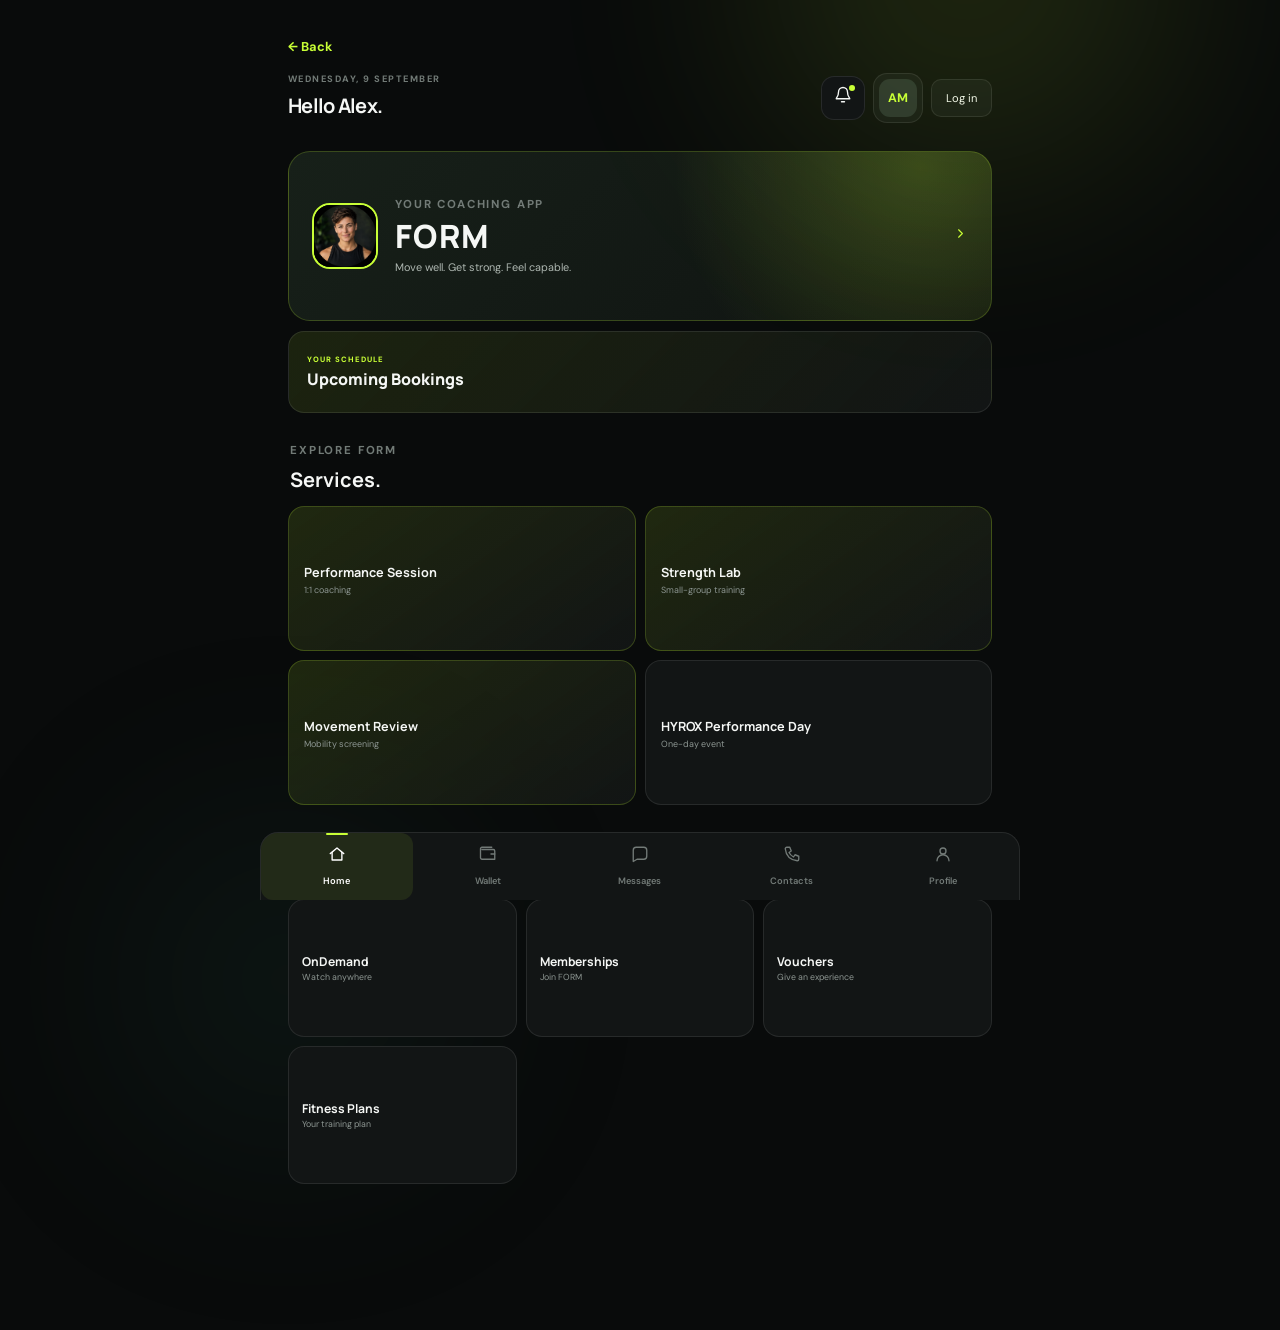
==== commit fce9d445: "Add Co-authored-by: Codex <noreply@openai.com>" ====
--- a/index.html
+++ b/index.html
@@ -123,7 +123,6 @@
       </div>
     </section>
     <section class="view account-view" id="account">
-      <div class="account-banner"><div class="account-avatar">AM<span></span></div><div><p class="eyebrow">ACCOUNT</p><h2>Your account.</h2><p>Security, payment details and linked family members.</p></div>&lt;      <div class="account-section-heading"><p class="eyebrow">MANAGE ACCOUNT</p><h3>Account details.</h3></div>
       <div class="account-tile-grid">
         <button class="account-tile feature-tile" data-view="passwordPage"><span class="tile-icon"><span data-icon="lock"></span></span><div><strong>Password</strong><small>Change your password</small></div><span data-icon="chevron"></span></button>
         <button class="account-tile" data-view="cardsPage"><span class="tile-icon"><span data-icon="card"></span></span><div><strong>Cards</strong><small>Manage payment cards</small></div><span data-icon="chevron"></span></button>
@@ -131,7 +130,7 @@
         <button class="account-tile" data-view="qrCode"><span class="tile-icon"><span data-icon="activity"></span></span><div><strong>QR code</strong><small>Your member pass</small></div><span data-icon="chevron"></span></button>
         <button class="account-tile" data-view="settings"><span class="tile-icon"><span data-icon="settings"></span></span><div><strong>Settings</strong><small>Security and preferences</small></div><span data-icon="chevron"></span></button>
       </div>
-    
+    </section>
 
     <section class="view detail-view" id="passwordPage">
       <div class="detail-heading"><div><p class="eyebrow">SECURITY</p><h2>Password.</h2><p>Choose a strong password to keep your account protected.</p></div></div>
@@ -184,4 +183,4 @@
   <div class="video-modal" id="videoModal" aria-hidden="true"><div class="modal-backdrop" data-video-close></div><div class="video-modal-panel" role="dialog" aria-modal="true" aria-labelledby="videoModalTitle"><button class="modal-close" data-video-close aria-label="Close video">×</button><div class="video-frame"><iframe id="youtubePlayer" title="YouTube video player" src="about:blank" allow="accelerometer; autoplay; clipboard-write; encrypted-media; gyroscope; picture-in-picture; web-share" allowfullscreen></iframe></div><div class="video-modal-copy"><p class="eyebrow">VIDEO LIBRARY</p><h3 id="videoModalTitle">Video</h3><a id="youtubeLink" href="#" target="_blank" rel="noopener">Open on YouTube <span data-icon="arrow"></span></a></div></div></div>
   <script src="app.js"></script>
 </div></section><section class="view auth-view" id="login"><div class="card auth-card"><p class="eyebrow">FORM ACCOUNT</p><h2>Welcome back.</h2><form id="loginForm" class="auth-form"><label>Email address<input type="email" name="email" autocomplete="username" required></label><label>Password<input type="password" name="password" autocomplete="current-password" required></label><button type="button" class="text-btn" data-view="forgotPassword">Forgot password?</button><button class="primary">Log in</button></form><p>New to FORM? <button class="text-btn" data-view="signup">Create an account</button></p><small class="muted">Demo account flow · authentication service required</small></div></section><section class="view auth-view" id="signup"><div class="card auth-card"><p class="eyebrow">FORM ACCOUNT</p><h2>Make your first move.</h2><form id="signupForm" class="auth-form"><label>Full name<input name="name" autocomplete="name" required></label><label>Email address<input type="email" name="email" autocomplete="email" required></label><label>Password<input type="password" name="password" autocomplete="new-password" minlength="8" required><small>At least 8 characters</small></label><label class="auth-check"><input type="checkbox" required> I agree to the terms and privacy policy</label><button class="primary">Create account</button></form><p>Already a member? <button class="text-btn" data-view="login">Log in</button></p><small class="muted">Demo account flow · authentication service required</small></div></section><section class="view auth-view" id="forgotPassword"><div class="card auth-card"><p class="eyebrow">FORM ACCOUNT</p><h2>Reset your password.</h2><p>Enter your email to request a one-time code.</p><form id="otpRequestForm" class="auth-form"><label>Email address<input type="email" name="email" autocomplete="email" required></label><button class="primary">Request OTP</button></form><form id="otpVerifyForm" class="auth-form" hidden><label>One-time code<input name="otp" inputmode="numeric" autocomplete="one-time-code" pattern="[0-9]{6}" maxlength="6" required></label><button class="primary">Verify code</button><button type="button" id="resendOtp" class="text-btn">Request another code</button></form><form id="resetPasswordForm" class="auth-form" hidden><label>New password<input name="password" type="password" autocomplete="new-password" minlength="8" required></label><label>Confirm password<input name="confirm" type="password" autocomplete="new-password" minlength="8" required></label><button class="primary">Save password</button></form><p id="authStatus" role="status"></p><small class="muted">Demo account flow · authentication service required</small></div></section><section class="view detail-view" id="addCardPreview"><div class="detail-heading"><div><p class="eyebrow">PAYMENT DETAILS</p><h2>Add a card.</h2><p>Your provider’s secure card form will appear here.</p></div></div><div class="card card-provider-preview"><span data-icon="lock"></span><h3>Secure card setup</h3><p>This design preview uses an example card. No real card details are required.</p><button class="primary" id="addDemoCard">Add example Visa •••• 4242</button><button class="text-btn" data-view="cardsPage">Cancel</button></div></section><section class="view detail-view" id="courseDetail"><div class="detail-heading"><div><p class="eyebrow">YOUR COURSE</p><h2>Six-week Bootcamp.</h2><p>Strength, conditioning and confidence — one week at a time.</p></div></div><article class="detail-feature"><span class="pill">ENROLLED · WEEK 4 OF 6</span><h3>A stronger you starts here.</h3><p>Coach-led group sessions combining strength work, conditioning and movement skills.</p><div class="detail-meta"><span>6 weeks</span><span>2 sessions / week</span><span>Jordan Taylor</span><span>FORM Training Centre</span></div><div class="course-detail-progress"><div><span>Course progress</span><strong>67%</strong></div><i><em></em></i></div></article><div class="card next-course-session"><p class="eyebrow">YOUR NEXT SESSION</p><h3>Week 4 · Strength &amp; conditioning</h3><p>Saturday 10 October · 09:00–10:00</p><p class="muted">Main floor · Bring water and a towel</p><button class="outline-button" data-view="bookings">View your bookings</button></div><div class="section-heading"><h3>Your six weeks.</h3></div><div class="course-week-list"><details class="card course-week-detail"><summary><span>Week 1 · Build your foundations</span><small>Completed</small></summary><p>Learn the key movements and settle into a repeatable routine.</p><div class="course-session-row">Session 1 · Movement &amp; technique</div><div class="course-session-row">Session 2 · Full-body foundations</div></details><details class="card course-week-detail"><summary><span>Week 2 · Find your rhythm</span><small>Completed</small></summary><p>Build confidence through controlled repetitions and consistent effort.</p><div class="course-session-row">Session 1 · Strength basics</div><div class="course-session-row">Session 2 · Conditioning circuits</div></details><details class="card course-week-detail"><summary><span>Week 3 · Build your capacity</span><small>Completed</small></summary><p>Progress your working weights and practise pacing.</p><div class="course-session-row">Session 1 · Progressive strength</div><div class="course-session-row">Session 2 · Cardio &amp; core</div></details><details class="card course-week-detail" open><summary><span>Week 4 · Strength &amp; conditioning</span><small>Current week</small></summary><p>Bring your strength and fitness together with coached circuits.</p><div class="course-session-row">Session 1 · Compound lifts</div><div class="course-session-row">Session 2 · Team conditioning</div></details><details class="card course-week-detail"><summary><span>Week 5 · Push your progress</span><small>Upcoming</small></summary><p>Refine technique and build on the work you have completed.</p><div class="course-session-row">Session 1 · Strength progression</div><div class="course-session-row">Session 2 · Conditioning challenge</div></details><details class="card course-week-detail"><summary><span>Week 6 · Celebrate your progress</span><small>Upcoming</small></summary><p>Review your improvements and plan your next steps.</p><div class="course-session-row">Session 1 · Movement review</div><div class="course-session-row">Session 2 · Final team session</div></details></div><div class="card detail-notes"><h3>Before you arrive</h3><p>Wear comfortable training clothes and supportive shoes. Your coach can adapt exercises to your experience.</p><button class="text-btn" data-view="messages">Message your coach</button></div></section><section class="view detail-view" id="eventDetail"><div class="detail-heading"><div><p class="eyebrow">ONE-DAY EVENT</p><h2>HYROX Performance Day.</h2><p>Train together. Test your pacing. Find your next gear.</p></div></div><article class="detail-feature event-feature"><span class="pill">24 OCTOBER 2026</span><h3>One day.<br>A stronger race plan.</h3><div class="detail-meta"><span>09:00–17:00</span><span>FORM Training Centre</span><span>All experience levels</span></div><p>A coached day of running, functional stations and practical race preparation, with options to suit your experience.</p></article><div class="event-info-grid"><article class="card"><p class="eyebrow">LOCATION</p><h3>FORM Training Centre</h3><p>Main training floor · Check in at reception</p></article><article class="card"><p class="eyebrow">YOUR COACHES</p><h3>Jordan &amp; Maya</h3><p>Technique, pacing and individual support</p></article></div><div class="section-heading"><h3>The day’s programme.</h3></div><div class="card event-schedule"><div><time>09:00</time><span><strong>Welcome &amp; warm-up</strong><p>Meet your coaches and get moving.</p></span></div><div><time>09:30</time><span><strong>Station technique</strong><p>Practise efficient movement through the key stations.</p></span></div><div><time>11:30</time><span><strong>Running &amp; transitions</strong><p>Work on pacing and moving between stations.</p></span></div><div><time>12:30</time><span><strong>Lunch break</strong><p>Time to refuel and reset.</p></span></div><div><time>13:30</time><span><strong>Coached simulation</strong><p>Bring the skills together at your own pace.</p></span></div><div><time>16:00</time><span><strong>Recovery &amp; race planning</strong><p>Review your session and discuss next steps.</p></span></div><div><time>17:00</time><span><strong>Finish</strong><p>Leave with a clearer plan for your training.</p></span></div></div><div class="card detail-notes"><h3>What to bring</h3><p>Training shoes, water, a towel, lunch and any snacks you need for a full day.</p><button class="primary" id="eventInterest">Join event waitlist</button><p class="muted" id="eventInterestStatus" role="status">Demo event · availability will be confirmed by FORM.</p></div></section><section class="view detail-view" id="billingHistory"><div class="detail-heading"><div><p class="eyebrow">MEMBERSHIP BILLING</p><h2>Billing history.</h2><p>Your FORM Premium payments and receipts.</p></div></div><div class="card billing-summary"><div><p class="eyebrow">CURRENT PLAN</p><h3>Premium · £89 / month</h3><p>Next payment · 1 November 2026</p></div><span class="pill">ACTIVE</span></div><div class="billing-list"><article class="card billing-row"><div><p class="eyebrow">1 October 2026</p><h3>Premium membership</h3><small>INV-2026-1001 · Monthly subscription</small></div><div class="billing-row-amount"><strong>£89.00</strong><span>Paid</span><button class="text-btn" data-receipt="1001" data-receipt-date="1 October 2026">View receipt</button></div></article><article class="card billing-row"><div><p class="eyebrow">1 September 2026</p><h3>Premium membership</h3><small>INV-2026-0901 · Monthly subscription</small></div><div class="billing-row-amount"><strong>£89.00</strong><span>Paid</span><button class="text-btn" data-receipt="0901" data-receipt-date="1 September 2026">View receipt</button></div></article><article class="card billing-row"><div><p class="eyebrow">1 August 2026</p><h3>Premium membership</h3><small>INV-2026-0801 · Monthly subscription</small></div><div class="billing-row-amount"><strong>£89.00</strong><span>Paid</span><button class="text-btn" data-receipt="0801" data-receipt-date="1 August 2026">View receipt</button></div></article></div><p class="muted">Illustrative billing records for this screen design.</p></section><section class="view detail-view" id="billingReceipt"><div class="card receipt-card"><p class="eyebrow">PAYMENT RECEIPT · DEMO</p><h2>FORM</h2><p id="receiptNumber"></p><div class="receipt-line"><span>Date</span><strong id="receiptDate"></strong></div><div class="receipt-line"><span>Member</span><strong>Alex Morgan</strong></div><div class="receipt-line"><span>Premium membership</span><strong>£89.00</strong></div><div class="receipt-line"><span>Status</span><strong>Paid</strong></div><p class="muted">This is an illustrative receipt, not a tax invoice.</p><button class="outline-button" data-view="billingHistory">Back to billing history</button></div></section><section class="view detail-view" id="strengthPlaylist"><div class="detail-heading"><div><p class="eyebrow">PLAYLIST</p><h2>Build strength.</h2></div></div><div class="title-only-playlist"><button class="video-open" data-video-id="gcNh17Ckjgg" data-title="How to properly squat for growth">How to properly squat for growth</button><button class="video-open" data-video-id="op9kVnSso6Q" data-title="The deadlift: foundational movement">The deadlift: foundational movement</button><button class="video-open" data-video-id="vcBig73ojpE" data-title="Bench press with perfect technique">Bench press with perfect technique</button><button class="video-open" data-video-id="Hdc7Mw6BIEE" data-title="The best way to do pull-ups">The best way to do pull-ups</button></div></section><section class="view detail-view" id="videoPlayer"><div class="detail-heading"><div><p class="eyebrow">ONDEMAND · VIDEO PLAYER</p><h2 id="playerTitle">How to properly squat for growth</h2></div></div><div class="inline-video-frame"><iframe id="inlineYoutubePlayer" title="YouTube video player" src="about:blank" allow="accelerometer; autoplay; clipboard-write; encrypted-media; gyroscope; picture-in-picture; web-share" allowfullscreen referrerpolicy="strict-origin-when-cross-origin"></iframe></div><div class="card player-info"><p class="eyebrow">TECHNIQUE DEMONSTRATION</p><h3>Learn at your own pace.</h3><p>Use the YouTube controls to pause, seek, adjust volume or watch full screen.</p><a id="inlineYoutubeLink" href="https://www.youtube.com/watch?v=gcNh17Ckjgg" target="_blank" rel="noopener">Watch on YouTube</a><button class="text-btn" data-view="strengthPlaylist">View Build strength playlist</button></div></section></main></body>
-</html>+</html>
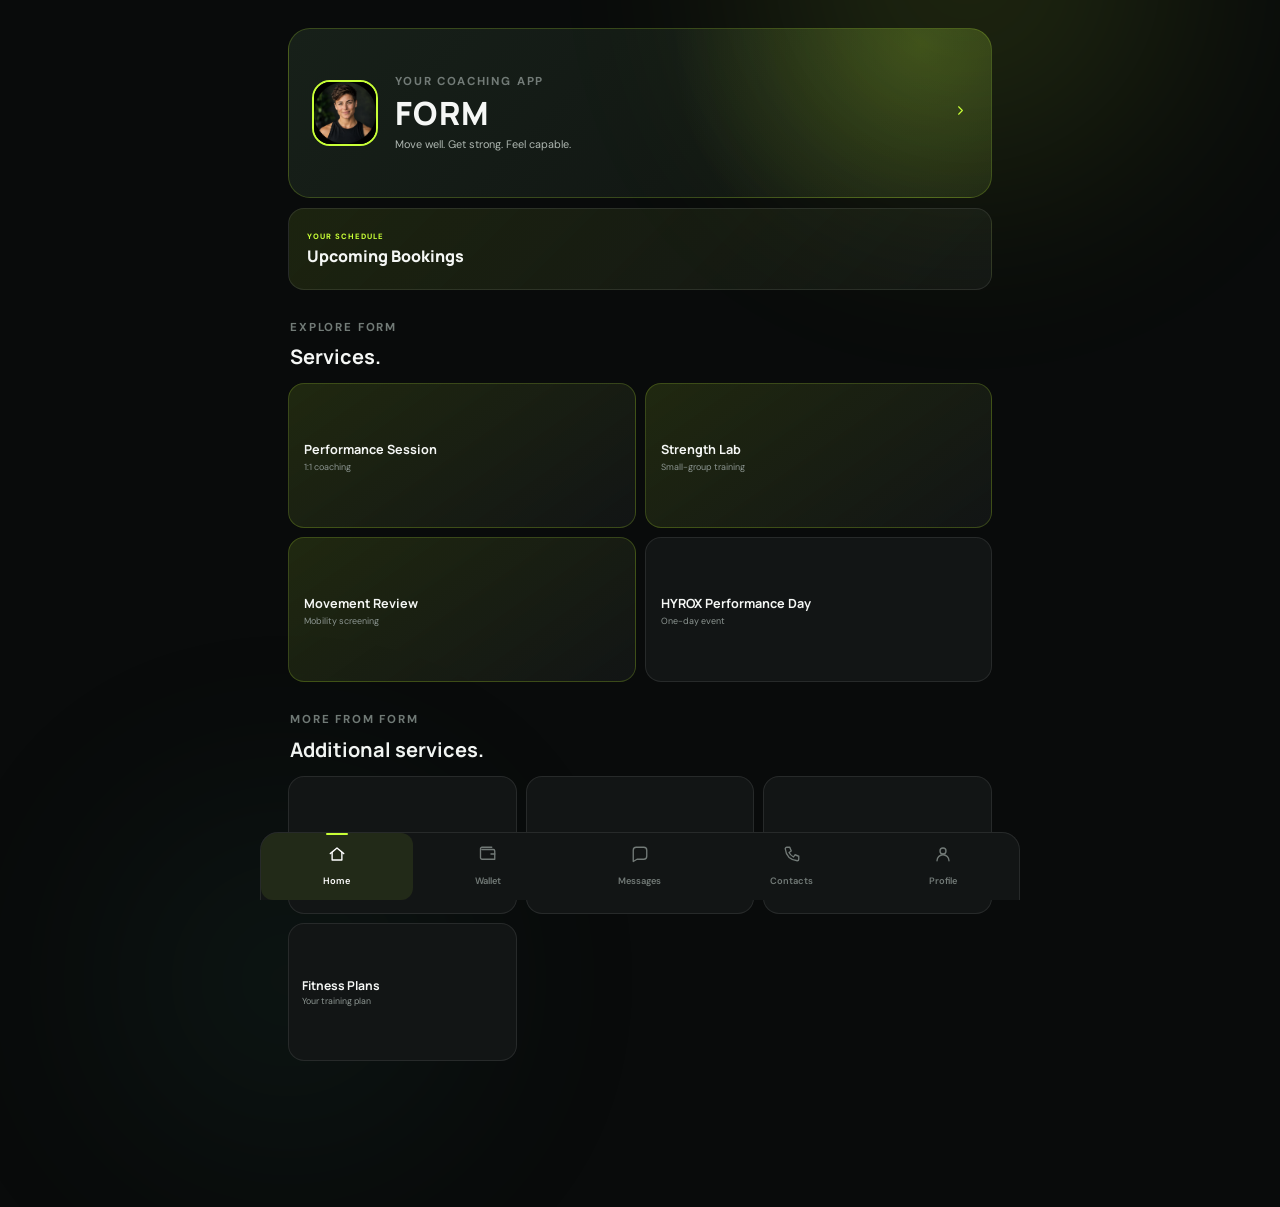
==== commit a089a26c: "Add Co-authored-by: Codex <noreply@openai.com>" ====
--- a/index.html
+++ b/index.html
@@ -162,7 +162,70 @@
 
     <section class="view portal-view" id="productGroups"><div class="detail-heading"><div><p class="eyebrow">BOOK AN EXPERIENCE</p><h2>Product groups.</h2><p>Choose a service, find a time and confirm your place.</p></div></div><div class="commerce-grid"><article><span>1:1 COACHING</span><h3>Performance session</h3><p>Personalised coaching built around you.</p><strong>From £65</strong><button class="primary journey-start" data-kind="booking" data-product="1:1 Performance Session" data-price="£65">Book now</button></article><article><span>SMALL GROUP</span><h3>Strength Lab</h3><p>Technique and progression, maximum six people.</p><strong>£18</strong><button class="primary journey-start" data-kind="booking" data-product="Strength Lab" data-price="£18">Book now</button></article><article><span>RECOVERY</span><h3>Movement review</h3><p>Mobility screening and personalised reset.</p><strong>£45</strong><button class="primary journey-start" data-kind="booking" data-product="Movement Review" data-price="£45">Book now</button></article></div></section>
 
-    <section class="view portal-view" id="about"><div class="about-hero"><p class="eyebrow">ABOUT FORM</p><h2>Coaching for a stronger life.</h2><p>We combine expert coaching, thoughtful programming and a genuinely personal approach.</p></div><div class="info-grid"><article><span data-icon="user"></span><h3>About</h3><p>Meet the team and discover the values behind FORM.</p><button data-action-toast="Our story opened">Our story</button></article><article><span data-icon="message"></span><h3>Social media</h3><p>Training ideas, member stories and motivation.</p><button data-action-toast="Instagram opened">Follow us</button></article><article><span data-icon="shield"></span><h3>Credentials</h3><p>Qualified, insured and always developing.</p><button data-action-toast="Credentials opened">View credentials</button></article><article><span data-icon="star"></span><h3>Reviews</h3><p>“The most considered coaching I’ve experienced.”</p><button data-action-toast="Reviews opened">Read 128 reviews</button></article></div></section>
+    <section class="view portal-view" id="about">
+      <div class="about-hero"><p class="eyebrow">ABOUT FORM</p><h2>Coaching for a stronger life.</h2><p>We combine expert coaching, thoughtful programming and a genuinely personal approach.</p></div>
+
+      <section class="about-content-section about-story">
+        <div class="about-section-heading"><span class="about-section-number">01</span><div><p class="eyebrow">ABOUT</p><h3>Training built around real life.</h3></div></div>
+        <div class="about-story-grid">
+          <div class="about-story-copy"><p>FORM is a personal coaching community for people who want to move well, get stronger and feel more capable in everyday life. Every session is shaped around your goals, experience and schedule.</p><p>We keep coaching clear and useful: thoughtful programming, individual attention and honest progress you can feel — inside and outside the gym.</p></div>
+          <aside class="about-coach-card"><img src="images/pt-headshot.png" alt="FORM head coach Jordan Taylor"><div><small>HEAD COACH</small><strong>Jordan Taylor</strong><span>Strength · Movement · Performance</span></div></aside>
+        </div>
+      </section>
+
+      <section class="about-content-section">
+        <div class="about-section-heading"><span class="about-section-number">02</span><div><p class="eyebrow">SOCIAL</p><h3>Follow the work between sessions.</h3></div></div>
+        <div class="social-link-grid">
+          <button data-action-toast="Instagram opened"><span class="social-monogram">IG</span><span><strong>Instagram</strong><small>Training ideas, member stories and daily motivation</small></span><em>@formcoaching</em><span data-icon="arrow"></span></button>
+          <button data-action-toast="YouTube opened"><span class="social-monogram">YT</span><span><strong>YouTube</strong><small>Technique guides, full sessions and coach advice</small></span><em>FORM Coaching</em><span data-icon="arrow"></span></button>
+          <button data-action-toast="Facebook opened"><span class="social-monogram">FB</span><span><strong>Facebook</strong><small>Community news, events and programme updates</small></span><em>FORM Community</em><span data-icon="arrow"></span></button>
+        </div>
+      </section>
+
+      <section class="about-content-section">
+        <div class="about-section-heading"><span class="about-section-number">03</span><div><p class="eyebrow">CREDENTIALS</p><h3>Qualified, insured and always developing.</h3></div></div>
+        <div class="credential-grid">
+          <article><span data-icon="shield"></span><div><strong>Level 3 Personal Training</strong><small>CIMSPA recognised qualification</small></div><b>VERIFIED</b></article>
+          <article><span data-icon="activity"></span><div><strong>Strength &amp; Conditioning</strong><small>Advanced performance coaching</small></div><b>VERIFIED</b></article>
+          <article><span data-icon="help"></span><div><strong>Emergency First Aid</strong><small>Current workplace certification</small></div><b>VERIFIED</b></article>
+          <article><span data-icon="document"></span><div><strong>Professional Insurance</strong><small>Public liability and professional cover</small></div><b>ACTIVE</b></article>
+        </div>
+      </section>
+
+      <section class="about-content-section about-reviews-overview">
+        <div class="about-section-heading"><span class="about-section-number">04</span><div><p class="eyebrow">REVIEWS</p><h3>Trusted by the people we coach.</h3></div></div>
+        <button class="review-summary-link" data-view="reviews" aria-label="Read all 40 five-star reviews">
+          <span class="review-score">5.0</span>
+          <span class="review-summary-copy"><span class="review-stars" aria-label="5 out of 5 stars">★★★★★</span><strong>40 reviews</strong><small>Based on verified member feedback</small></span>
+          <span class="review-quote">“The most considered coaching I’ve experienced.”</span>
+          <span class="review-link-label">Read all reviews <span data-icon="arrow"></span></span>
+        </button>
+      </section>
+    </section>
+
+    <section class="view portal-view" id="reviews">
+      <div class="reviews-hero">
+        <div><p class="eyebrow">MEMBER REVIEWS</p><h2>Real progress.<br>Real people.</h2><p>Feedback from members training with FORM.</p></div>
+        <div class="reviews-score-panel"><strong>5.0</strong><span class="review-stars" aria-label="5 out of 5 stars">★★★★★</span><b>40 verified reviews</b></div>
+      </div>
+      <div class="reviews-breakdown card">
+        <div><span>5 stars</span><i><em style="width:100%"></em></i><strong>40</strong></div>
+        <div><span>4 stars</span><i><em style="width:0%"></em></i><strong>0</strong></div>
+        <div><span>3 stars</span><i><em style="width:0%"></em></i><strong>0</strong></div>
+        <div><span>2 stars</span><i><em style="width:0%"></em></i><strong>0</strong></div>
+        <div><span>1 star</span><i><em style="width:0%"></em></i><strong>0</strong></div>
+      </div>
+      <div class="reviews-toolbar"><div><p class="eyebrow">LATEST FEEDBACK</p><h3>What members say.</h3></div><span>Showing 6 of 40</span></div>
+      <div class="review-card-grid">
+        <article class="review-card"><div><span class="review-stars">★★★★★</span><time>2 weeks ago</time></div><blockquote>“Jordan takes time to understand what I need from every session. I feel stronger, more confident and never rushed.”</blockquote><footer><span class="avatar">SK</span><span><strong>Sam K.</strong><small>Member for 14 months · Verified</small></span></footer></article>
+        <article class="review-card"><div><span class="review-stars">★★★★★</span><time>1 month ago</time></div><blockquote>“The programme fits around my work and still keeps me accountable. It is the first plan I have followed consistently.”</blockquote><footer><span class="avatar">RP</span><span><strong>Riley P.</strong><small>Member for 9 months · Verified</small></span></footer></article>
+        <article class="review-card"><div><span class="review-stars">★★★★★</span><time>1 month ago</time></div><blockquote>“Clear coaching, a welcoming space and progress I can actually measure. FORM has changed how I think about training.”</blockquote><footer><span class="avatar">JL</span><span><strong>Jamie L.</strong><small>Member for 2 years · Verified</small></span></footer></article>
+        <article class="review-card"><div><span class="review-stars">★★★★★</span><time>2 months ago</time></div><blockquote>“Every exercise has a purpose and every session meets me where I am. My back feels better and I move with confidence.”</blockquote><footer><span class="avatar">MC</span><span><strong>Morgan C.</strong><small>Member for 7 months · Verified</small></span></footer></article>
+        <article class="review-card"><div><span class="review-stars">★★★★★</span><time>2 months ago</time></div><blockquote>“The small-group sessions feel personal, supportive and challenging in exactly the right way.”</blockquote><footer><span class="avatar">AB</span><span><strong>Alex B.</strong><small>Member for 11 months · Verified</small></span></footer></article>
+        <article class="review-card"><div><span class="review-stars">★★★★★</span><time>3 months ago</time></div><blockquote>“Thoughtful, patient coaching with no ego. I always leave knowing what I achieved and what comes next.”</blockquote><footer><span class="avatar">TN</span><span><strong>Taylor N.</strong><small>Member for 18 months · Verified</small></span></footer></article>
+      </div>
+      <div class="reviews-footer-cta"><p>Want to experience FORM for yourself?</p><button class="primary" data-view="productGroups">Explore coaching <span data-icon="arrow"></span></button></div>
+    </section>
 
     <section class="view portal-view" id="news"><div class="detail-heading"><div><p class="eyebrow">LATEST FROM FORM</p><h2>News.</h2><p>Ideas, community stories and updates from your coaching team.</p></div></div><div class="news-grid"><article class="news-feature"><span>TRAINING · 8 SEP</span><h2>Why consistency beats intensity.</h2><p>How small, repeatable wins create the strongest long-term results.</p><button data-action-toast="Article opened">Read article</button></article><article><span>COMMUNITY · 4 SEP</span><h3>Member of the month</h3><p>Sam shares the habits behind a transformative first year.</p><button data-action-toast="Article opened">Read more</button></article><article><span>NUTRITION · 1 SEP</span><h3>Five high-protein lunches</h3><p>Simple, satisfying meals that make preparation easier.</p><button data-action-toast="Article opened">Read more</button></article></div></section>
 
@@ -181,6 +244,6 @@
   <div class="modal" id="modal" aria-hidden="true"><div class="modal-backdrop" data-close></div><div class="modal-panel" role="dialog" aria-modal="true" aria-labelledby="modalTitle"><button class="modal-close" data-close aria-label="Close">×</button><div class="modal-icon"><span data-icon="play"></span></div><p class="eyebrow">FORM COACHING</p><h3 id="modalTitle">Ready to train?</h3><p id="modalText">Your session timer and exercise guidance are ready.</p><button class="primary" data-close>Let’s go <span data-icon="arrow"></span></button></div></div>
   <div class="toast" id="toast" role="status"></div>
   <div class="video-modal" id="videoModal" aria-hidden="true"><div class="modal-backdrop" data-video-close></div><div class="video-modal-panel" role="dialog" aria-modal="true" aria-labelledby="videoModalTitle"><button class="modal-close" data-video-close aria-label="Close video">×</button><div class="video-frame"><iframe id="youtubePlayer" title="YouTube video player" src="about:blank" allow="accelerometer; autoplay; clipboard-write; encrypted-media; gyroscope; picture-in-picture; web-share" allowfullscreen></iframe></div><div class="video-modal-copy"><p class="eyebrow">VIDEO LIBRARY</p><h3 id="videoModalTitle">Video</h3><a id="youtubeLink" href="#" target="_blank" rel="noopener">Open on YouTube <span data-icon="arrow"></span></a></div></div></div>
-  <script src="app.js"></script>
+  <script src="app.js" defer></script>
 </div></section><section class="view auth-view" id="login"><div class="card auth-card"><p class="eyebrow">FORM ACCOUNT</p><h2>Welcome back.</h2><form id="loginForm" class="auth-form"><label>Email address<input type="email" name="email" autocomplete="username" required></label><label>Password<input type="password" name="password" autocomplete="current-password" required></label><button type="button" class="text-btn" data-view="forgotPassword">Forgot password?</button><button class="primary">Log in</button></form><p>New to FORM? <button class="text-btn" data-view="signup">Create an account</button></p><small class="muted">Demo account flow · authentication service required</small></div></section><section class="view auth-view" id="signup"><div class="card auth-card"><p class="eyebrow">FORM ACCOUNT</p><h2>Make your first move.</h2><form id="signupForm" class="auth-form"><label>Full name<input name="name" autocomplete="name" required></label><label>Email address<input type="email" name="email" autocomplete="email" required></label><label>Password<input type="password" name="password" autocomplete="new-password" minlength="8" required><small>At least 8 characters</small></label><label class="auth-check"><input type="checkbox" required> I agree to the terms and privacy policy</label><button class="primary">Create account</button></form><p>Already a member? <button class="text-btn" data-view="login">Log in</button></p><small class="muted">Demo account flow · authentication service required</small></div></section><section class="view auth-view" id="forgotPassword"><div class="card auth-card"><p class="eyebrow">FORM ACCOUNT</p><h2>Reset your password.</h2><p>Enter your email to request a one-time code.</p><form id="otpRequestForm" class="auth-form"><label>Email address<input type="email" name="email" autocomplete="email" required></label><button class="primary">Request OTP</button></form><form id="otpVerifyForm" class="auth-form" hidden><label>One-time code<input name="otp" inputmode="numeric" autocomplete="one-time-code" pattern="[0-9]{6}" maxlength="6" required></label><button class="primary">Verify code</button><button type="button" id="resendOtp" class="text-btn">Request another code</button></form><form id="resetPasswordForm" class="auth-form" hidden><label>New password<input name="password" type="password" autocomplete="new-password" minlength="8" required></label><label>Confirm password<input name="confirm" type="password" autocomplete="new-password" minlength="8" required></label><button class="primary">Save password</button></form><p id="authStatus" role="status"></p><small class="muted">Demo account flow · authentication service required</small></div></section><section class="view detail-view" id="addCardPreview"><div class="detail-heading"><div><p class="eyebrow">PAYMENT DETAILS</p><h2>Add a card.</h2><p>Your provider’s secure card form will appear here.</p></div></div><div class="card card-provider-preview"><span data-icon="lock"></span><h3>Secure card setup</h3><p>This design preview uses an example card. No real card details are required.</p><button class="primary" id="addDemoCard">Add example Visa •••• 4242</button><button class="text-btn" data-view="cardsPage">Cancel</button></div></section><section class="view detail-view" id="courseDetail"><div class="detail-heading"><div><p class="eyebrow">YOUR COURSE</p><h2>Six-week Bootcamp.</h2><p>Strength, conditioning and confidence — one week at a time.</p></div></div><article class="detail-feature"><span class="pill">ENROLLED · WEEK 4 OF 6</span><h3>A stronger you starts here.</h3><p>Coach-led group sessions combining strength work, conditioning and movement skills.</p><div class="detail-meta"><span>6 weeks</span><span>2 sessions / week</span><span>Jordan Taylor</span><span>FORM Training Centre</span></div><div class="course-detail-progress"><div><span>Course progress</span><strong>67%</strong></div><i><em></em></i></div></article><div class="card next-course-session"><p class="eyebrow">YOUR NEXT SESSION</p><h3>Week 4 · Strength &amp; conditioning</h3><p>Saturday 10 October · 09:00–10:00</p><p class="muted">Main floor · Bring water and a towel</p><button class="outline-button" data-view="bookings">View your bookings</button></div><div class="section-heading"><h3>Your six weeks.</h3></div><div class="course-week-list"><details class="card course-week-detail"><summary><span>Week 1 · Build your foundations</span><small>Completed</small></summary><p>Learn the key movements and settle into a repeatable routine.</p><div class="course-session-row">Session 1 · Movement &amp; technique</div><div class="course-session-row">Session 2 · Full-body foundations</div></details><details class="card course-week-detail"><summary><span>Week 2 · Find your rhythm</span><small>Completed</small></summary><p>Build confidence through controlled repetitions and consistent effort.</p><div class="course-session-row">Session 1 · Strength basics</div><div class="course-session-row">Session 2 · Conditioning circuits</div></details><details class="card course-week-detail"><summary><span>Week 3 · Build your capacity</span><small>Completed</small></summary><p>Progress your working weights and practise pacing.</p><div class="course-session-row">Session 1 · Progressive strength</div><div class="course-session-row">Session 2 · Cardio &amp; core</div></details><details class="card course-week-detail" open><summary><span>Week 4 · Strength &amp; conditioning</span><small>Current week</small></summary><p>Bring your strength and fitness together with coached circuits.</p><div class="course-session-row">Session 1 · Compound lifts</div><div class="course-session-row">Session 2 · Team conditioning</div></details><details class="card course-week-detail"><summary><span>Week 5 · Push your progress</span><small>Upcoming</small></summary><p>Refine technique and build on the work you have completed.</p><div class="course-session-row">Session 1 · Strength progression</div><div class="course-session-row">Session 2 · Conditioning challenge</div></details><details class="card course-week-detail"><summary><span>Week 6 · Celebrate your progress</span><small>Upcoming</small></summary><p>Review your improvements and plan your next steps.</p><div class="course-session-row">Session 1 · Movement review</div><div class="course-session-row">Session 2 · Final team session</div></details></div><div class="card detail-notes"><h3>Before you arrive</h3><p>Wear comfortable training clothes and supportive shoes. Your coach can adapt exercises to your experience.</p><button class="text-btn" data-view="messages">Message your coach</button></div></section><section class="view detail-view" id="eventDetail"><div class="detail-heading"><div><p class="eyebrow">ONE-DAY EVENT</p><h2>HYROX Performance Day.</h2><p>Train together. Test your pacing. Find your next gear.</p></div></div><article class="detail-feature event-feature"><span class="pill">24 OCTOBER 2026</span><h3>One day.<br>A stronger race plan.</h3><div class="detail-meta"><span>09:00–17:00</span><span>FORM Training Centre</span><span>All experience levels</span></div><p>A coached day of running, functional stations and practical race preparation, with options to suit your experience.</p></article><div class="event-info-grid"><article class="card"><p class="eyebrow">LOCATION</p><h3>FORM Training Centre</h3><p>Main training floor · Check in at reception</p></article><article class="card"><p class="eyebrow">YOUR COACHES</p><h3>Jordan &amp; Maya</h3><p>Technique, pacing and individual support</p></article></div><div class="section-heading"><h3>The day’s programme.</h3></div><div class="card event-schedule"><div><time>09:00</time><span><strong>Welcome &amp; warm-up</strong><p>Meet your coaches and get moving.</p></span></div><div><time>09:30</time><span><strong>Station technique</strong><p>Practise efficient movement through the key stations.</p></span></div><div><time>11:30</time><span><strong>Running &amp; transitions</strong><p>Work on pacing and moving between stations.</p></span></div><div><time>12:30</time><span><strong>Lunch break</strong><p>Time to refuel and reset.</p></span></div><div><time>13:30</time><span><strong>Coached simulation</strong><p>Bring the skills together at your own pace.</p></span></div><div><time>16:00</time><span><strong>Recovery &amp; race planning</strong><p>Review your session and discuss next steps.</p></span></div><div><time>17:00</time><span><strong>Finish</strong><p>Leave with a clearer plan for your training.</p></span></div></div><div class="card detail-notes"><h3>What to bring</h3><p>Training shoes, water, a towel, lunch and any snacks you need for a full day.</p><button class="primary" id="eventInterest">Join event waitlist</button><p class="muted" id="eventInterestStatus" role="status">Demo event · availability will be confirmed by FORM.</p></div></section><section class="view detail-view" id="billingHistory"><div class="detail-heading"><div><p class="eyebrow">MEMBERSHIP BILLING</p><h2>Billing history.</h2><p>Your FORM Premium payments and receipts.</p></div></div><div class="card billing-summary"><div><p class="eyebrow">CURRENT PLAN</p><h3>Premium · £89 / month</h3><p>Next payment · 1 November 2026</p></div><span class="pill">ACTIVE</span></div><div class="billing-list"><article class="card billing-row"><div><p class="eyebrow">1 October 2026</p><h3>Premium membership</h3><small>INV-2026-1001 · Monthly subscription</small></div><div class="billing-row-amount"><strong>£89.00</strong><span>Paid</span><button class="text-btn" data-receipt="1001" data-receipt-date="1 October 2026">View receipt</button></div></article><article class="card billing-row"><div><p class="eyebrow">1 September 2026</p><h3>Premium membership</h3><small>INV-2026-0901 · Monthly subscription</small></div><div class="billing-row-amount"><strong>£89.00</strong><span>Paid</span><button class="text-btn" data-receipt="0901" data-receipt-date="1 September 2026">View receipt</button></div></article><article class="card billing-row"><div><p class="eyebrow">1 August 2026</p><h3>Premium membership</h3><small>INV-2026-0801 · Monthly subscription</small></div><div class="billing-row-amount"><strong>£89.00</strong><span>Paid</span><button class="text-btn" data-receipt="0801" data-receipt-date="1 August 2026">View receipt</button></div></article></div><p class="muted">Illustrative billing records for this screen design.</p></section><section class="view detail-view" id="billingReceipt"><div class="card receipt-card"><p class="eyebrow">PAYMENT RECEIPT · DEMO</p><h2>FORM</h2><p id="receiptNumber"></p><div class="receipt-line"><span>Date</span><strong id="receiptDate"></strong></div><div class="receipt-line"><span>Member</span><strong>Alex Morgan</strong></div><div class="receipt-line"><span>Premium membership</span><strong>£89.00</strong></div><div class="receipt-line"><span>Status</span><strong>Paid</strong></div><p class="muted">This is an illustrative receipt, not a tax invoice.</p><button class="outline-button" data-view="billingHistory">Back to billing history</button></div></section><section class="view detail-view" id="strengthPlaylist"><div class="detail-heading"><div><p class="eyebrow">PLAYLIST</p><h2>Build strength.</h2></div></div><div class="title-only-playlist"><button class="video-open" data-video-id="gcNh17Ckjgg" data-title="How to properly squat for growth">How to properly squat for growth</button><button class="video-open" data-video-id="op9kVnSso6Q" data-title="The deadlift: foundational movement">The deadlift: foundational movement</button><button class="video-open" data-video-id="vcBig73ojpE" data-title="Bench press with perfect technique">Bench press with perfect technique</button><button class="video-open" data-video-id="Hdc7Mw6BIEE" data-title="The best way to do pull-ups">The best way to do pull-ups</button></div></section><section class="view detail-view" id="videoPlayer"><div class="detail-heading"><div><p class="eyebrow">ONDEMAND · VIDEO PLAYER</p><h2 id="playerTitle">How to properly squat for growth</h2></div></div><div class="inline-video-frame"><iframe id="inlineYoutubePlayer" title="YouTube video player" src="about:blank" allow="accelerometer; autoplay; clipboard-write; encrypted-media; gyroscope; picture-in-picture; web-share" allowfullscreen referrerpolicy="strict-origin-when-cross-origin"></iframe></div><div class="card player-info"><p class="eyebrow">TECHNIQUE DEMONSTRATION</p><h3>Learn at your own pace.</h3><p>Use the YouTube controls to pause, seek, adjust volume or watch full screen.</p><a id="inlineYoutubeLink" href="https://www.youtube.com/watch?v=gcNh17Ckjgg" target="_blank" rel="noopener">Watch on YouTube</a><button class="text-btn" data-view="strengthPlaylist">View Build strength playlist</button></div></section></main></body>
 </html>
--- a/app.css
+++ b/app.css
@@ -14,6 +14,40 @@
 @media(min-width:0px){.theme-toggle{width:46px}.light-theme .theme-toggle:before{transform:translateX(18px)}}
 .workout-tracker{position:fixed;inset:0;z-index:200;background:var(--ink);display:none;overflow:auto}.workout-tracker.open{display:block;animation:trackerIn .3s ease}@keyframes trackerIn{from{opacity:0;transform:translateY(12px)}}.tracker-header{position:sticky;top:0;z-index:5;height:84px;padding:0 34px;background:rgba(9,11,11,.9);border-bottom:1px solid var(--line);backdrop-filter:blur(22px);display:flex;align-items:center;justify-content:space-between}.tracker-header>div:first-child{display:flex;align-items:center;gap:15px}.tracker-header h2{font:700 1.15rem 'Manrope';margin:0}.tracker-header .eyebrow{margin:0 0 2px}.tracker-close{width:42px;height:42px;border:1px solid var(--line);border-radius:12px;background:var(--panel);display:grid;place-items:center;cursor:pointer}.tracker-close svg{width:19px}.tracker-clock{position:absolute;left:50%;transform:translateX(-50%);display:flex;gap:9px;align-items:center;color:var(--lime)}.tracker-clock svg{width:18px}.tracker-clock strong{font:700 1.3rem 'Manrope';letter-spacing:.04em}.finish-workout{border:0;background:var(--lime);color:#111;border-radius:10px;padding:11px 17px;font-weight:800;cursor:pointer}.tracker-progress{position:sticky;top:84px;z-index:4;height:35px;background:rgba(15,18,17,.94);display:flex;align-items:center;padding:0 34px;gap:15px;border-bottom:1px solid var(--line)}.tracker-progress>i{height:4px;background:#282d2a;flex:1;border-radius:4px;overflow:hidden}.tracker-progress>i em{display:block;width:0;height:100%;background:var(--lime);transition:.3s}.tracker-progress span{font-size:.65rem;color:var(--muted);min-width:82px;text-align:right}.tracker-layout{max-width:1240px;margin:0 auto;padding:36px 30px 80px;display:grid;grid-template-columns:280px 1fr;gap:32px}.tracker-summary{position:sticky;top:145px;align-self:start}.tracker-session-card,.effort-card{background:var(--panel);border:1px solid var(--line);border-radius:18px;padding:20px}.tracker-session-card>div{display:flex;justify-content:space-between;padding:11px 0;border-bottom:1px solid var(--line)}.tracker-session-card>div:last-child{border:0}.tracker-session-card span{font-size:.72rem;color:var(--muted)}.tracker-session-card strong{font-size:.78rem}.effort-card{margin-top:12px}.effort-value{display:flex;align-items:end;gap:4px;margin:4px 0}.effort-value strong{font:700 2.6rem/1 'Manrope';color:var(--lime)}.effort-value span{font-size:.72rem;color:var(--muted);padding-bottom:4px}.effort-card input[type=range]{width:100%;accent-color:var(--lime)}.effort-scale{display:flex;justify-content:space-between;color:var(--muted);font-size:.56rem}.effort-card label{display:block;font-size:.67rem;font-weight:700;margin-top:18px}.effort-card textarea{width:100%;height:90px;resize:vertical;margin-top:7px;border:1px solid var(--line);border-radius:10px;background:#191d1c;color:#fff;padding:10px;font-size:.72rem;outline:0}.autosave-note{font-size:.62rem;color:#737b77;display:flex;align-items:center;justify-content:center;gap:6px}.autosave-note svg{width:14px;color:var(--lime)}.tracker-main{min-width:0}.tracker-intro{display:flex;justify-content:space-between;align-items:end;margin-bottom:18px}.tracker-intro h3{font:700 1.6rem 'Manrope';margin:0}.tracker-intro>span{font-size:.66rem;color:var(--muted)}.tracker-exercises{display:grid;gap:9px}.track-exercise{background:var(--panel);border:1px solid var(--line);border-radius:16px;overflow:hidden}.track-exercise.open{border-color:rgba(200,255,54,.2)}.exercise-head{width:100%;display:grid;grid-template-columns:38px 1fr auto 20px;gap:12px;align-items:center;text-align:left;padding:17px 18px;border:0;background:transparent;color:inherit;cursor:pointer}.track-number{font-size:.68rem;color:var(--lime);font-weight:800}.exercise-head h4{font:700 .92rem 'Manrope';margin:0}.exercise-head p{font-size:.68rem;color:var(--muted);margin:3px 0 0}.exercise-head>strong{font-size:.68rem;color:var(--muted)}.exercise-chevron{font-size:1.2rem;color:#757d79;transition:.2s}.track-exercise.open .exercise-chevron{transform:rotate(180deg)}.set-panel{display:none;padding:0 18px 19px;margin-top:-2px}.track-exercise.open .set-panel{display:block}.set-labels,.set-row{display:grid;grid-template-columns:42px repeat(3,minmax(65px,1fr)) 58px;gap:9px;align-items:center}.set-labels{padding:8px 0;color:#646d68;font-size:.56rem;font-weight:800;letter-spacing:.11em;text-align:center}.set-labels span:first-child{text-align:left}.set-row{border-top:1px solid var(--line);padding:9px 0}.set-row>b{font-size:.7rem;color:#727a76}.set-row input{width:100%;min-width:0;height:40px;border:1px solid var(--line);border-radius:8px;background:#191d1c;color:#fff;text-align:center;outline:0}.set-row input:focus{border-color:var(--lime)}.set-check{width:40px;height:40px;border:1px solid var(--line);border-radius:10px;background:#1b201e;color:#6d7571;display:grid;place-items:center;justify-self:center;cursor:pointer}.set-check svg{width:17px}.set-row.done input{opacity:.65}.set-row.done .set-check{background:var(--lime);border-color:var(--lime);color:#111}.exercise-notes{display:block;font-size:.62rem;color:var(--muted);margin-top:10px}.exercise-notes input{display:block;width:100%;height:39px;margin-top:6px;border:1px solid var(--line);border-radius:9px;background:#191d1c;color:#fff;padding:0 11px;outline:0}.add-set{margin-top:10px;border:0;background:transparent;color:var(--lime);font-size:.68rem;font-weight:700;cursor:pointer}.light-theme .workout-tracker{background:var(--ink)}.light-theme .tracker-header{background:rgba(255,255,255,.91)}.light-theme .tracker-progress{background:rgba(245,247,244,.95)}.light-theme .tracker-progress>i{background:#dde4dc}.light-theme .tracker-close,.light-theme .tracker-session-card,.light-theme .effort-card,.light-theme .track-exercise{background:#fff}.light-theme .effort-card textarea,.light-theme .set-row input,.light-theme .exercise-notes input{background:#f5f7f4;color:#111512}.light-theme .set-check{background:#f0f3ef}.light-theme .track-exercise{box-shadow:0 8px 26px rgba(35,48,40,.035)}
 @media(min-width:0px){.tracker-header{height:72px;padding:0 14px}.tracker-header .eyebrow{display:none}.tracker-header h2{font-size:.92rem}.tracker-close{width:36px;height:36px}.tracker-clock{position:static;transform:none;margin-left:auto;margin-right:12px}.tracker-clock strong{font-size:1rem}.finish-workout{padding:9px 11px;font-size:.68rem}.tracker-progress{top:72px;padding:0 15px}.tracker-layout{display:block;padding:20px 13px 70px}.tracker-summary{position:static}.tracker-session-card{display:grid;grid-template-columns:repeat(3,1fr);gap:8px}.tracker-session-card>.eyebrow{grid-column:1/-1}.tracker-session-card>div{display:grid;text-align:center;border:0;padding:5px}.effort-card{margin-bottom:22px}.tracker-intro>span{display:none}.tracker-intro h3{font-size:1.35rem}.exercise-head{grid-template-columns:30px 1fr auto 16px;padding:15px 13px}.set-panel{padding:0 12px 15px}.set-labels,.set-row{grid-template-columns:28px repeat(3,minmax(48px,1fr)) 42px;gap:6px}.set-row input,.set-check{height:38px}.set-check{width:38px}.exercise-head p{font-size:.59rem}.tracker-clock svg{display:none}}
+
+/* Expanded business profile and member reviews */
+.about-content-section{padding:42px 0;border-bottom:1px solid var(--line)}
+.about-section-heading{display:flex;align-items:flex-start;gap:16px;margin-bottom:22px}
+.about-section-number{width:34px;height:34px;flex:0 0 auto;border:1px solid rgba(200,255,54,.28);border-radius:10px;color:var(--lime);display:grid;place-items:center;font-size:.58rem;font-weight:800}
+.about-section-heading .eyebrow{margin-bottom:3px}
+.about-section-heading h3,.reviews-toolbar h3{font:700 1.55rem 'Manrope';letter-spacing:-.04em;margin:0}
+.about-story-grid{display:grid;grid-template-columns:1.3fr .7fr;gap:24px;align-items:stretch}
+.about-story-copy{max-width:720px;color:var(--muted);font-size:.88rem;line-height:1.8}
+.about-story-copy p:first-child{margin-top:0;color:var(--text);font-size:1rem}
+.about-coach-card{min-height:150px;border:1px solid var(--line);border-radius:18px;background:var(--panel);padding:18px;display:flex;align-items:center;gap:16px}
+.about-coach-card img{width:84px;height:104px;border-radius:14px;object-fit:cover;object-position:center top}
+.about-coach-card div{display:grid}.about-coach-card small{font-size:.5rem;letter-spacing:.14em;color:var(--lime);font-weight:800}.about-coach-card strong{font:700 1rem 'Manrope';margin:6px 0 3px}.about-coach-card span{font-size:.58rem;color:var(--muted)}
+.social-link-grid{display:grid;gap:9px}
+.social-link-grid button{width:100%;border:1px solid var(--line);border-radius:15px;background:var(--panel);color:inherit;padding:15px 18px;display:grid;grid-template-columns:42px 1fr auto 18px;gap:14px;align-items:center;text-align:left;cursor:pointer;transition:.2s}
+.social-link-grid button:hover{border-color:rgba(200,255,54,.28);transform:translateX(3px)}
+.social-monogram{width:40px;height:40px;border-radius:11px;background:rgba(200,255,54,.1);color:var(--lime);display:grid;place-items:center;font:800 .65rem 'Manrope'}
+.social-link-grid button>span:nth-child(2){display:grid}.social-link-grid strong{font:700 .78rem 'Manrope'}.social-link-grid small{font-size:.61rem;color:var(--muted);margin-top:2px}.social-link-grid em{font-style:normal;font-size:.62rem;color:var(--muted)}.social-link-grid svg{width:16px;color:var(--lime)}
+.credential-grid{display:grid;grid-template-columns:1fr 1fr;gap:10px}
+.credential-grid article{border:1px solid var(--line);border-radius:16px;background:var(--panel);padding:18px;display:grid;grid-template-columns:42px 1fr auto;gap:13px;align-items:center}
+.credential-grid article>svg{width:20px;color:var(--lime)}.credential-grid article>div{display:grid}.credential-grid strong{font:700 .76rem 'Manrope'}.credential-grid small{font-size:.59rem;color:var(--muted);margin-top:3px}.credential-grid b{font-size:.48rem;letter-spacing:.1em;color:var(--lime);background:rgba(200,255,54,.08);padding:5px 7px;border-radius:6px}
+.review-summary-link{width:100%;min-height:150px;border:1px solid rgba(200,255,54,.2);border-radius:20px;background:radial-gradient(circle at 5% 50%,rgba(200,255,54,.12),transparent 24%),var(--panel);color:inherit;padding:24px;display:grid;grid-template-columns:auto 150px 1fr auto;gap:22px;align-items:center;text-align:left;cursor:pointer;transition:.2s}
+.review-summary-link:hover{border-color:rgba(200,255,54,.48);transform:translateY(-2px)}
+.review-score{font:800 3.8rem/1 'Manrope';letter-spacing:-.08em;color:var(--lime)}
+.review-summary-copy{display:grid}.review-stars{color:#ffd65a;letter-spacing:.08em;font-size:.78rem}.review-summary-copy strong{font:700 .9rem 'Manrope';margin-top:6px}.review-summary-copy small{font-size:.56rem;color:var(--muted);margin-top:2px}.review-quote{font:600 1rem/1.5 'Manrope';max-width:420px}.review-link-label{color:var(--lime);font-size:.68rem;font-weight:800;display:flex;align-items:center;gap:9px;white-space:nowrap}.review-link-label svg{width:16px}
+.reviews-hero{min-height:300px;border:1px solid rgba(200,255,54,.17);border-radius:25px;background:radial-gradient(circle at 80% 30%,rgba(200,255,54,.14),transparent 30%),linear-gradient(135deg,#182019,#0f1210);padding:42px;display:flex;justify-content:space-between;align-items:center;gap:30px}
+.reviews-hero h2{font:700 clamp(2.7rem,6vw,5rem)/.94 'Manrope';letter-spacing:-.07em;margin:8px 0 18px}.reviews-hero>div:first-child>p:last-child{color:var(--muted)}
+.reviews-score-panel{min-width:190px;display:flex;flex-direction:column;align-items:center;padding:25px;border:1px solid var(--line);border-radius:20px;background:rgba(15,18,16,.7)}.reviews-score-panel>strong{font:800 4.4rem/1 'Manrope';letter-spacing:-.08em;color:var(--lime)}.reviews-score-panel .review-stars{margin:10px 0}.reviews-score-panel b{font-size:.62rem;color:var(--muted)}
+.reviews-breakdown{max-width:620px;margin:16px auto;padding:22px}.reviews-breakdown>div{display:grid;grid-template-columns:56px 1fr 24px;gap:12px;align-items:center;margin:8px 0;font-size:.62rem}.reviews-breakdown i{height:5px;background:#2a302d;border-radius:5px;overflow:hidden}.reviews-breakdown em{display:block;height:100%;background:var(--lime);border-radius:5px}.reviews-breakdown strong{text-align:right;color:var(--muted)}
+.reviews-toolbar{margin:42px 0 17px;display:flex;align-items:end;justify-content:space-between}.reviews-toolbar>span{font-size:.62rem;color:var(--muted)}
+.review-card-grid{display:grid;grid-template-columns:repeat(2,1fr);gap:12px}.review-card{min-height:235px;border:1px solid var(--line);border-radius:18px;background:var(--panel);padding:22px;display:flex;flex-direction:column}.review-card>div{display:flex;justify-content:space-between}.review-card time{font-size:.56rem;color:var(--muted)}.review-card blockquote{font:600 .87rem/1.65 'Manrope';margin:24px 0;color:var(--text)}.review-card footer{display:flex;align-items:center;gap:10px;margin-top:auto;border-top:1px solid var(--line);padding-top:15px}.review-card footer>span:last-child{display:grid}.review-card footer strong{font-size:.68rem}.review-card footer small{font-size:.54rem;color:var(--muted);margin-top:2px}.review-card .avatar{width:35px;height:35px}
+.reviews-footer-cta{margin-top:16px;border:1px solid var(--line);border-radius:18px;padding:22px;display:flex;align-items:center;justify-content:space-between;background:var(--panel)}.reviews-footer-cta p{font:700 1rem 'Manrope';margin:0}
+.light-theme .about-coach-card,.light-theme .social-link-grid button,.light-theme .credential-grid article,.light-theme .review-summary-link,.light-theme .review-card,.light-theme .reviews-footer-cta{background:#fff}.light-theme .reviews-hero{background:radial-gradient(circle at 80% 30%,rgba(147,51,255,.12),transparent 30%),linear-gradient(135deg,#fff,#f1e8fb)}.light-theme .reviews-score-panel{background:rgba(255,255,255,.8)}.light-theme .reviews-breakdown i{background:#e3e8e2}
+@media(max-width:780px){.about-story-grid,.credential-grid,.review-card-grid{grid-template-columns:1fr}.about-content-section{padding:32px 0}.about-section-heading h3,.reviews-toolbar h3{font-size:1.25rem}.about-story-copy{font-size:.78rem}.about-story-copy p:first-child{font-size:.88rem}.about-coach-card{min-height:135px}.review-summary-link{grid-template-columns:auto 1fr;padding:20px;gap:14px}.review-score{font-size:3.2rem}.review-quote{grid-column:1/-1;font-size:.85rem}.review-link-label{grid-column:1/-1}.reviews-hero{display:block;min-height:0;padding:28px 22px}.reviews-hero h2{font-size:3rem}.reviews-score-panel{margin-top:25px}.review-card{min-height:215px}.reviews-footer-cta{align-items:flex-start;flex-direction:column;gap:16px}.social-link-grid button{grid-template-columns:40px 1fr 16px}.social-link-grid em{display:none}}
 .account-banner{min-height:190px;border-radius:25px;border:1px solid var(--line);background:linear-gradient(120deg,#171c1a,#101311);display:flex;align-items:center;padding:32px 38px;gap:20px;position:relative;overflow:hidden}.account-banner:after{content:"";position:absolute;width:260px;height:260px;border-radius:50%;right:-80px;top:-140px;background:radial-gradient(circle,rgba(200,255,54,.2),transparent 68%)}.account-avatar,.large-avatar{width:82px;height:82px;border-radius:23px;background:linear-gradient(145deg,#344039,#1c231f);color:var(--lime);display:grid;place-items:center;font:700 1.35rem 'Manrope';position:relative}.account-avatar>span{position:absolute;width:13px;height:13px;border-radius:50%;background:var(--lime);border:3px solid #171c1a;right:-2px;bottom:5px}.account-banner h2,.detail-heading h2{font:700 clamp(2rem,4vw,3.3rem)/1 'Manrope';letter-spacing:-.055em;margin:0 0 7px}.account-banner p:last-child,.detail-heading>div>p:last-child{color:var(--muted);margin:0}.account-edit{margin-left:auto;border:1px solid var(--line);background:#202522;border-radius:11px;padding:11px 14px;display:flex;align-items:center;gap:12px;font-size:.72rem;font-weight:700;cursor:pointer;z-index:2}.account-edit svg{width:14px;color:var(--lime)}.account-summary{display:grid;grid-template-columns:repeat(3,1fr);gap:1px;background:var(--line);border:1px solid var(--line);border-radius:17px;overflow:hidden;margin:14px 0 36px}.account-summary>div{background:var(--panel);padding:17px 22px;display:grid;grid-template-columns:1fr auto;align-items:end}.account-summary span{grid-column:1/-1;font-size:.55rem;letter-spacing:.14em;color:var(--muted);font-weight:700}.account-summary strong{font:700 1.55rem 'Manrope';color:var(--lime)}.account-summary small{font-size:.65rem;color:var(--muted)}.account-section-heading{margin-bottom:16px}.account-section-heading h3{font:700 1.4rem 'Manrope';margin:0}.account-tile-grid{display:grid;grid-template-columns:repeat(3,1fr);gap:11px}.account-tile{min-height:96px;border:1px solid var(--line);border-radius:16px;background:var(--panel);display:grid;grid-template-columns:45px 1fr 17px;align-items:center;gap:13px;padding:17px;text-align:left;cursor:pointer;color:inherit;transition:.22s;position:relative}.account-tile:hover{transform:translateY(-3px);border-color:rgba(200,255,54,.25)}.account-tile.feature-tile{background:linear-gradient(135deg,rgba(200,255,54,.1),var(--panel));border-color:rgba(200,255,54,.18)}.tile-icon{width:43px;height:43px;border-radius:12px;background:#222725;color:var(--lime);display:grid;place-items:center}.tile-icon svg{width:20px}.account-tile>div{display:grid}.account-tile strong{font:700 .83rem 'Manrope'}.account-tile small{font-size:.64rem;color:var(--muted);margin-top:3px}.account-tile>svg{width:15px;color:#69716d}.tile-alert{position:absolute;right:38px;top:15px;background:var(--lime);color:#111;font-size:.53rem;width:18px;height:18px;border-radius:50%;display:grid;place-items:center;font-weight:800}.detail-view{max-width:1080px}.back-account{border:0;background:transparent;color:var(--muted);display:flex;gap:8px;align-items:center;padding:0;margin:4px 0 28px;font-size:.73rem;font-weight:700;cursor:pointer}.back-account svg{width:15px;transform:rotate(180deg)}.detail-heading{display:flex;align-items:center;justify-content:space-between;margin-bottom:28px}.detail-heading>div>p:last-child{max-width:520px}.large-avatar{width:90px;height:90px}.large-avatar button{position:absolute;right:-5px;bottom:-5px;width:32px;height:32px;border:3px solid var(--ink);background:var(--lime);color:#111;border-radius:50%;display:grid;place-items:center}.large-avatar svg{width:14px}.account-form{padding:30px}.form-grid{display:grid;grid-template-columns:1fr 1fr;gap:19px}.form-grid label{font-size:.66rem;font-weight:700;color:#919a95}.form-grid input,.form-grid select,.form-grid textarea,.setting-select select{display:block;width:100%;margin-top:7px;border:1px solid var(--line);border-radius:10px;background:#191d1c;color:#fff;padding:0 12px;height:45px;outline:0}.form-grid textarea{height:90px;padding-top:12px;resize:vertical}.form-grid input:focus,.form-grid select:focus,.form-grid textarea:focus{border-color:var(--lime)}.form-grid .wide{grid-column:1/-1}.form-actions{display:flex;align-items:center;justify-content:space-between;border-top:1px solid var(--line);margin-top:25px;padding-top:20px}.form-actions>span{font-size:.65rem;color:var(--muted)}.wallet-grid{display:grid;grid-template-columns:.8fr 1.2fr;gap:15px}.wallet-balance{min-height:260px;border-radius:22px;padding:27px;background:linear-gradient(145deg,#394e1c,#131911 68%);border:1px solid rgba(200,255,54,.2);position:relative;overflow:hidden}.wallet-balance p{font-size:.62rem;letter-spacing:.15em;color:#bcd973}.wallet-balance strong{display:block;font:700 3.3rem 'Manrope';margin-top:22px}.wallet-balance>span{display:block;color:#9ba494;font-size:.7rem}.wallet-balance button{margin-top:28px;background:var(--lime);border:0;border-radius:9px;padding:9px 13px;font-size:.68rem;font-weight:800;cursor:pointer}.wallet-balance i{position:absolute;right:-15px;bottom:-60px;font:800 11rem 'Manrope';font-style:normal;color:rgba(255,255,255,.05)}.payment-panel{padding:25px}.saved-card{display:grid;grid-template-columns:45px 1fr auto auto;align-items:center;gap:13px;padding:16px;background:#191d1c;border-radius:13px}.card-brand{font-size:.68rem;font-weight:900;font-style:italic;color:#7ea2ff}.saved-card div{display:grid}.saved-card strong{font-size:.78rem}.saved-card small{font-size:.6rem;color:var(--muted)}.default-pill{font-size:.49rem;letter-spacing:.1em;color:var(--lime)}.saved-card>button{border:0;background:transparent;color:var(--muted)}.wallet-security{display:flex;gap:11px;align-items:center;margin-top:18px;color:var(--muted)}.wallet-security svg{width:20px;color:var(--lime)}.wallet-security p{display:grid;margin:0}.wallet-security strong{font-size:.68rem;color:#fff}.wallet-security small{font-size:.58rem}.pass-panel{display:flex;justify-content:space-between;align-items:center;margin-top:15px}.pass-panel h3{font:700 1.2rem 'Manrope';margin:0 0 4px}.pass-panel>div>span{font-size:.67rem;color:var(--muted)}.pass-uses{width:230px;display:flex;align-items:center;gap:12px}.pass-uses i{height:5px;flex:1;background:#2b312e;border-radius:5px}.pass-uses em{display:block;width:60%;height:100%;background:var(--lime);border-radius:5px}.pass-uses strong{font-size:.7rem}.membership-hero{min-height:245px;border-radius:23px;padding:32px 36px;background:linear-gradient(120deg,#304616,#11170e);border:1px solid rgba(200,255,54,.22);display:flex;justify-content:space-between;align-items:end}.membership-hero>div>p{font:800 1rem 'Manrope';letter-spacing:.2em;margin:25px 0 3px}.membership-hero h2{font:700 3.4rem/1 'Manrope';letter-spacing:-.06em;margin:0}.membership-hero small{color:#a9b49d}.membership-price{text-align:right}.membership-price strong{font:700 2.8rem 'Manrope'}.membership-price>span{color:var(--muted)}.membership-price small{display:block;margin-top:4px}.membership-grid{display:grid;grid-template-columns:1fr 1fr;gap:14px;margin-top:14px}.benefit-list{padding:0;margin:18px 0 0;list-style:none;display:grid;gap:13px}.benefit-list li{display:flex;align-items:center;gap:10px;font-size:.76rem}.benefit-list svg{width:16px;color:var(--lime)}.membership-actions{display:grid;align-content:start}.membership-actions button,.settings-link{height:46px;border:0;border-bottom:1px solid var(--line);background:transparent;color:inherit;text-align:left;display:flex;align-items:center;justify-content:space-between;font-size:.72rem;cursor:pointer}.membership-actions button svg,.settings-link svg{width:14px;color:var(--muted)}.outline-button{border:1px solid var(--line);background:var(--panel);border-radius:10px;padding:10px 14px;display:flex;align-items:center;gap:8px;font-size:.7rem;color:inherit;cursor:pointer}.outline-button svg{width:16px;color:var(--lime)}.activity-stats{display:grid;grid-template-columns:repeat(3,1fr);gap:10px}.activity-stats>div{background:var(--panel);border:1px solid var(--line);border-radius:14px;padding:19px;display:grid}.activity-stats strong{font:700 1.65rem 'Manrope';color:var(--lime)}.activity-stats span{font-size:.65rem;color:var(--muted)}.activity-tabs{display:flex;gap:24px;border-bottom:1px solid var(--line);margin:28px 0 8px}.activity-tabs button{border:0;background:transparent;color:var(--muted);padding:0 0 11px;font-size:.7rem;font-weight:700}.activity-tabs button.active{color:#fff;border-bottom:2px solid var(--lime)}.activity-feed article{display:grid;grid-template-columns:42px 1fr auto;gap:13px;align-items:center;padding:15px 8px;border-bottom:1px solid var(--line)}.activity-icon{width:39px;height:39px;border-radius:11px;background:#222725;color:var(--lime);display:grid;place-items:center}.activity-icon svg{width:18px}.activity-feed article div{display:grid}.activity-feed strong{font-size:.76rem}.activity-feed p{font-size:.62rem;color:var(--muted);margin:3px 0}.activity-feed em{font-style:normal;font-size:.65rem;color:var(--lime)}.settings-groups{display:grid;gap:13px}.settings-card{padding:25px}.settings-title{display:flex;gap:13px;align-items:center;margin-bottom:12px}.settings-title>svg{width:23px;color:var(--lime)}.settings-title h3{font:700 1rem 'Manrope';margin:0}.settings-title p{font-size:.65rem;color:var(--muted);margin:2px 0}.setting-row{display:flex;align-items:center;justify-content:space-between;border-top:1px solid var(--line);padding:15px 0;position:relative;cursor:pointer}.setting-row>span{display:grid}.setting-row strong{font-size:.72rem}.setting-row small{font-size:.6rem;color:var(--muted)}.setting-row input{position:absolute;opacity:0}.setting-row>i{width:40px;height:23px;border-radius:20px;background:#353b38;position:relative;transition:.2s}.setting-row>i:after{content:"";position:absolute;width:17px;height:17px;border-radius:50%;background:#858d89;left:3px;top:3px;transition:.2s}.setting-row input:checked+i{background:var(--lime)}.setting-row input:checked+i:after{background:#111;transform:translateX(17px)}.setting-select{display:flex;justify-content:space-between;align-items:center;border-top:1px solid var(--line);padding:10px 0;font-size:.72rem}.setting-select select{width:180px;margin:0;height:38px}.sign-out{margin-top:18px;border:0;background:transparent;color:#e27676;display:flex;gap:8px;align-items:center;font-size:.7rem;cursor:pointer}.sign-out svg{width:16px}.support-grid{display:grid;grid-template-columns:repeat(3,1fr);gap:11px}.support-grid button{min-height:145px;border:1px solid var(--line);background:var(--panel);border-radius:17px;color:inherit;display:flex;flex-direction:column;align-items:flex-start;padding:21px;cursor:pointer;text-align:left}.support-grid button>svg{width:24px;color:var(--lime);margin-bottom:20px}.support-grid strong{font:700 .82rem 'Manrope'}.support-grid small{font-size:.62rem;color:var(--muted);margin-top:4px}.faq-panel{margin-top:14px;padding:25px}.faq-panel details{border-top:1px solid var(--line);padding:15px 0}.faq-panel summary{font-size:.76rem;font-weight:700;cursor:pointer;list-style:none;display:flex;justify-content:space-between}.faq-panel details p{font-size:.7rem;color:var(--muted);max-width:700px}.faq-panel details[open] summary span{transform:rotate(45deg)}.light-theme .account-banner{background:linear-gradient(120deg,#fff,#edf3e9)}.light-theme .account-avatar,.light-theme .large-avatar{background:linear-gradient(145deg,#e5ecdf,#f8faf6);color:#557f0b}.light-theme .account-edit,.light-theme .tile-icon,.light-theme .activity-icon{background:#edf2e9}.light-theme .account-tile,.light-theme .account-summary>div,.light-theme .wallet-grid .card,.light-theme .pass-panel,.light-theme .membership-grid .card,.light-theme .activity-stats>div,.light-theme .settings-card,.light-theme .support-grid button,.light-theme .faq-panel{background:#fff}.light-theme .account-tile.feature-tile{background:linear-gradient(135deg,rgba(167,224,45,.15),#fff)}.light-theme .form-grid input,.light-theme .form-grid select,.light-theme .form-grid textarea,.light-theme .setting-select select{background:#f5f7f4;color:#111}.light-theme .wallet-security strong,.light-theme .activity-tabs button.active{color:#111}.light-theme .saved-card{background:#f4f6f3}.light-theme .membership-hero{background:linear-gradient(120deg,#e2f4ba,#f8fbf2)}.light-theme .pass-uses i{background:#e1e6e1}.light-theme .setting-row>i{background:#dce1dd}.light-theme .large-avatar button{border-color:var(--ink)}
 @media(max-width:900px){.account-tile-grid{grid-template-columns:repeat(2,1fr)}}
 @media(min-width:0px){.topbar .profile{display:flex}.account-banner{padding:24px 20px;min-height:155px}.account-avatar{width:65px;height:65px;border-radius:19px}.account-banner h2{font-size:1.7rem}.account-banner p:last-child{font-size:.65rem}.account-edit{font-size:0;padding:10px}.account-edit svg{width:16px}.account-summary{margin-bottom:27px}.account-summary>div{display:flex;flex-direction:column;padding:14px 10px}.account-summary strong{font-size:1.25rem}.account-tile-grid{grid-template-columns:1fr 1fr;gap:9px}.account-tile{min-height:112px;display:flex;flex-direction:column;align-items:flex-start;padding:15px}.account-tile>svg{position:absolute;right:13px;top:16px}.account-tile small{line-height:1.25}.tile-alert{right:13px;top:45px}.detail-heading{align-items:flex-start}.detail-heading h2{font-size:2.1rem}.detail-heading>div>p:last-child{font-size:.75rem}.large-avatar{width:70px;height:70px}.account-form{padding:19px}.form-grid{grid-template-columns:1fr}.form-grid .wide{grid-column:auto}.wallet-grid,.membership-grid,.support-grid{grid-template-columns:1fr}.wallet-balance{min-height:220px}.pass-panel{align-items:flex-start;gap:19px;flex-direction:column}.pass-uses{width:100%}.membership-hero{display:block;padding:27px 24px}.membership-price{text-align:left;margin-top:28px}.activity-stats>div{padding:13px 10px}.activity-stats strong{font-size:1.25rem}.settings-card{padding:19px}.setting-select select{width:145px}.support-grid button{min-height:110px}.support-grid button>svg{margin-bottom:12px}.back-account{margin-bottom:20px}}
